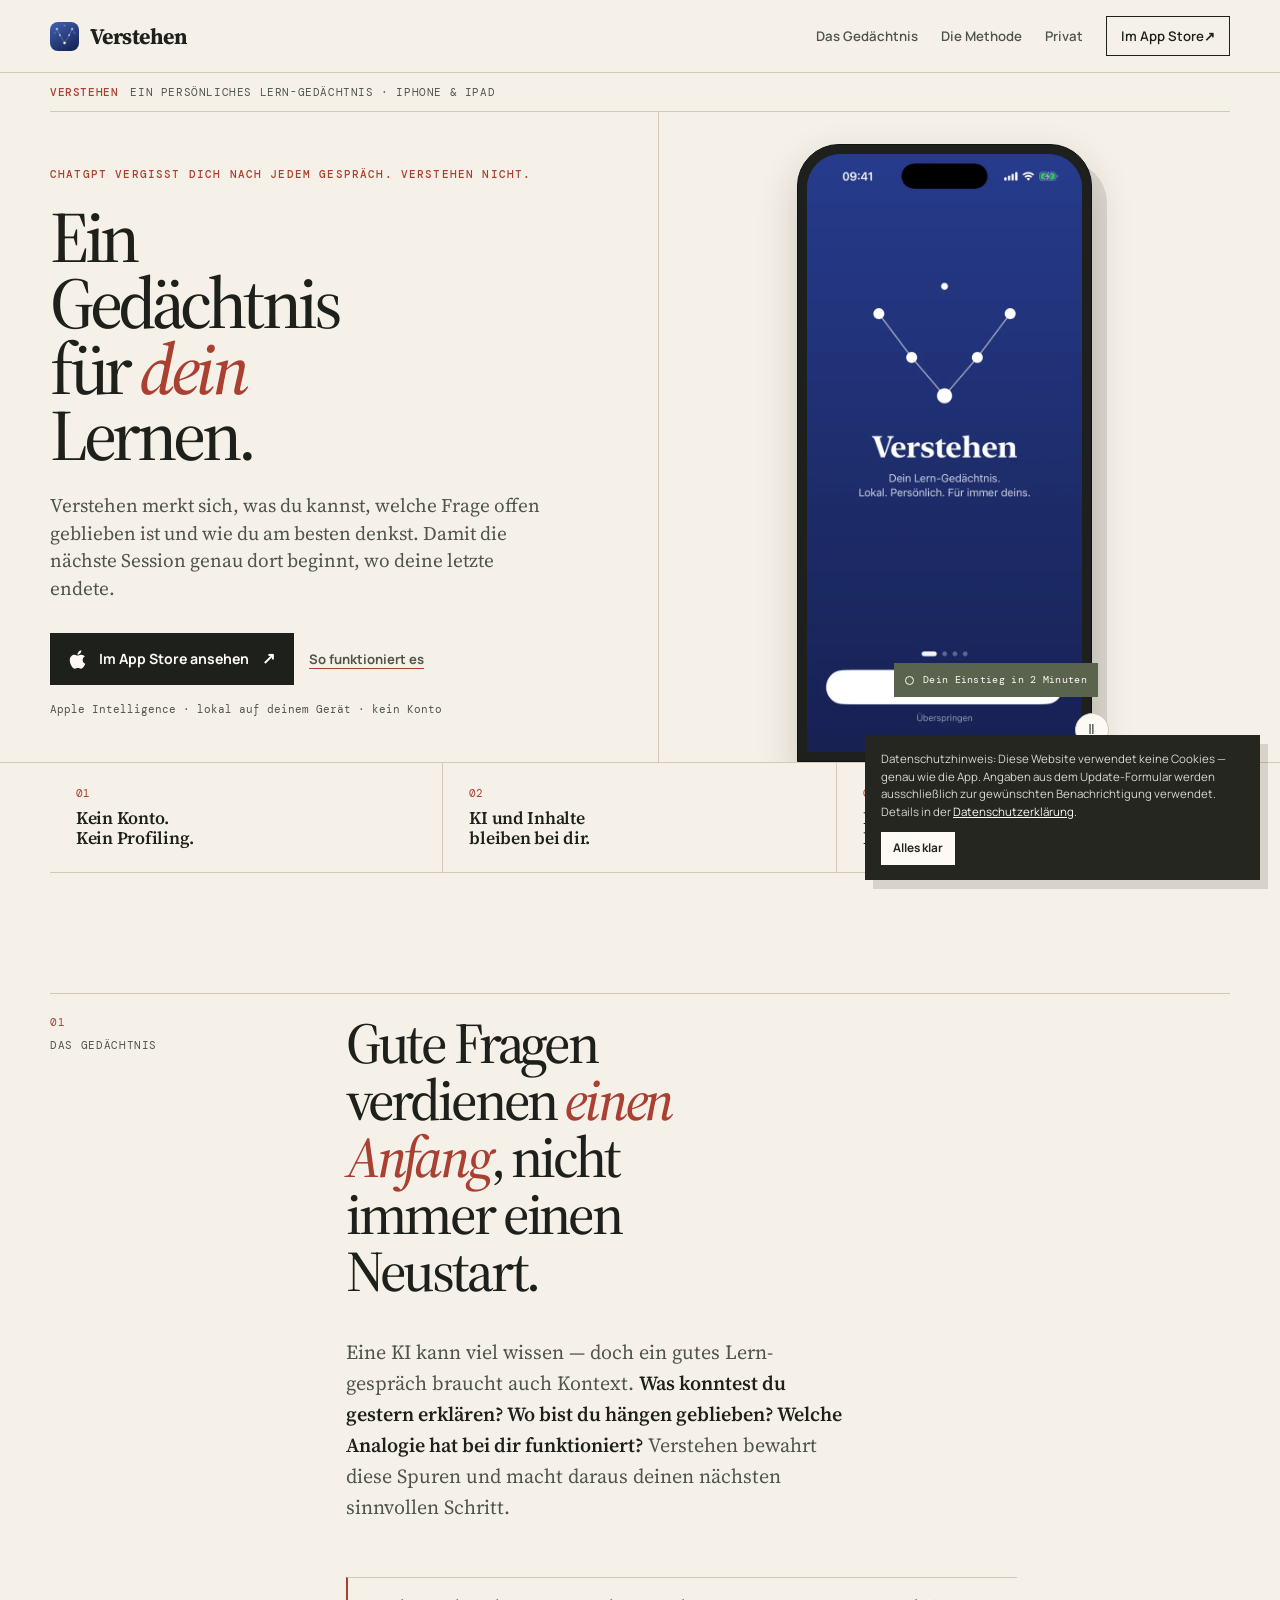
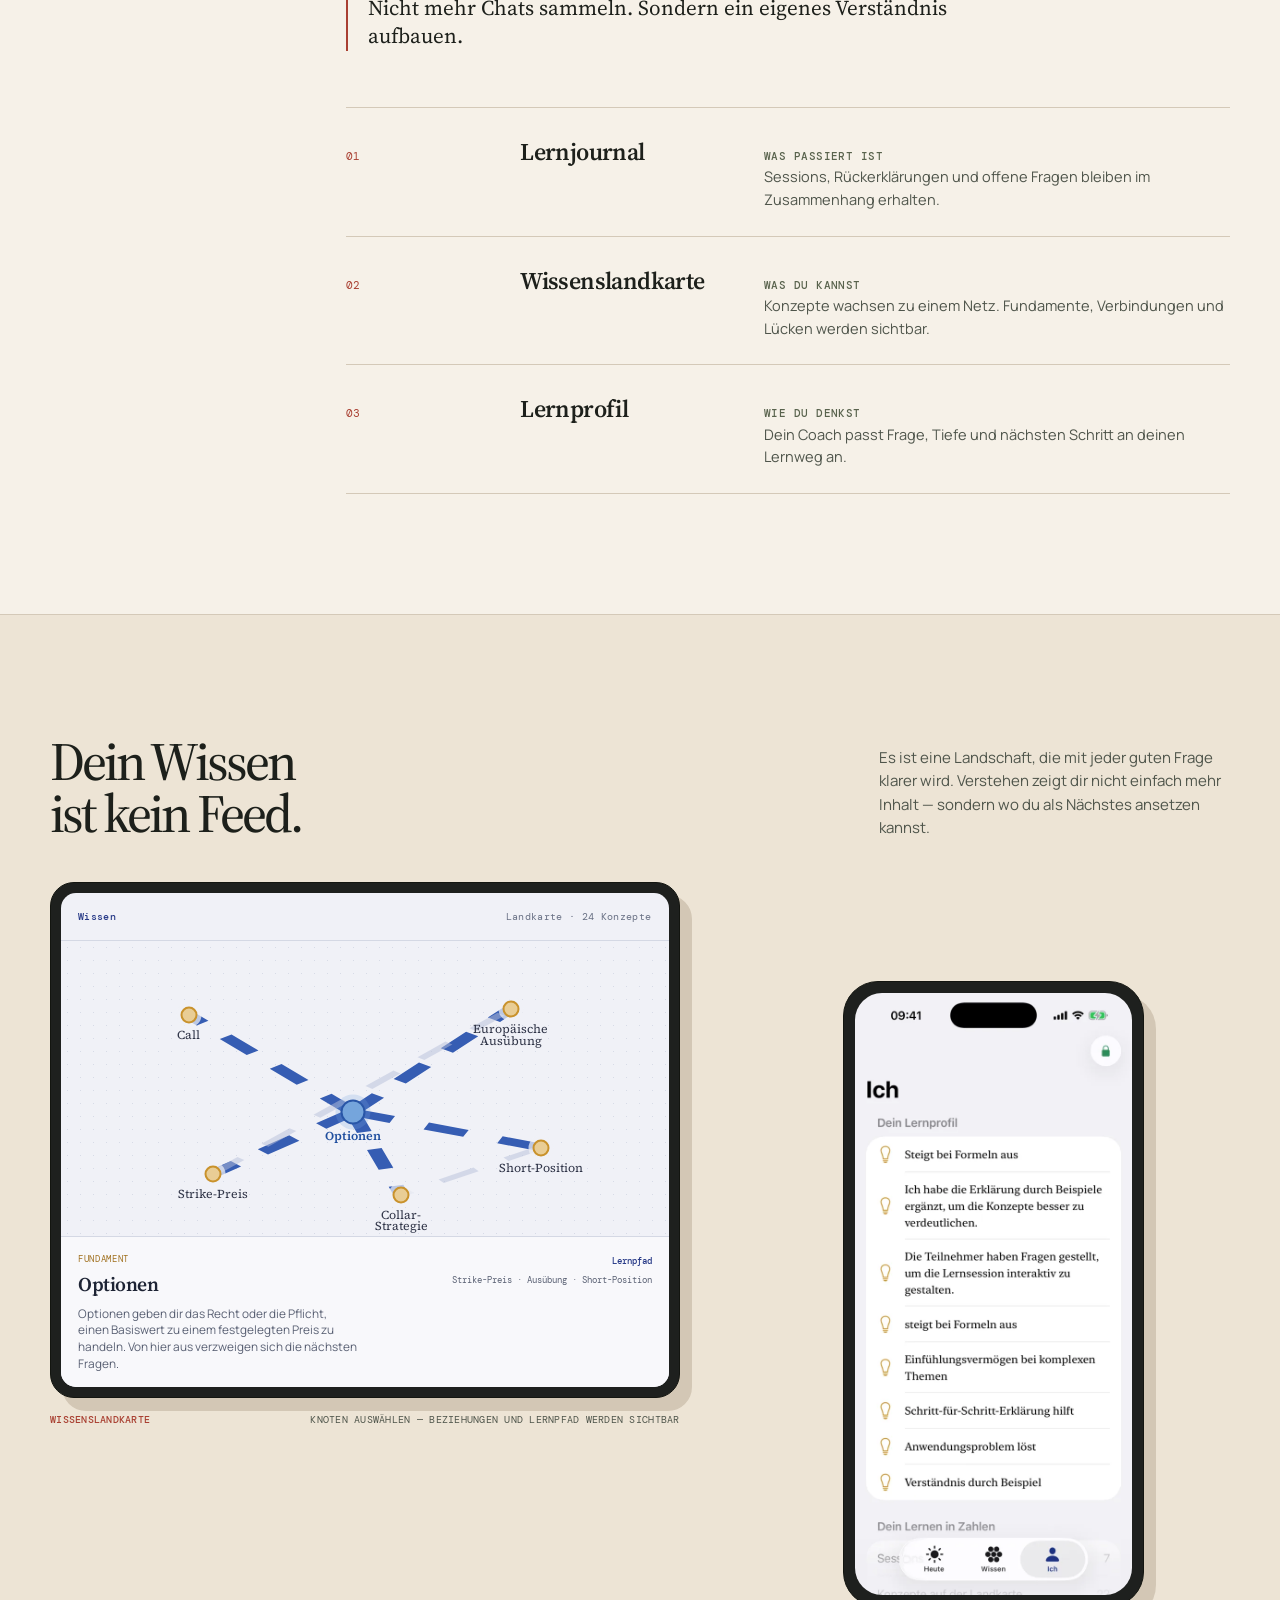
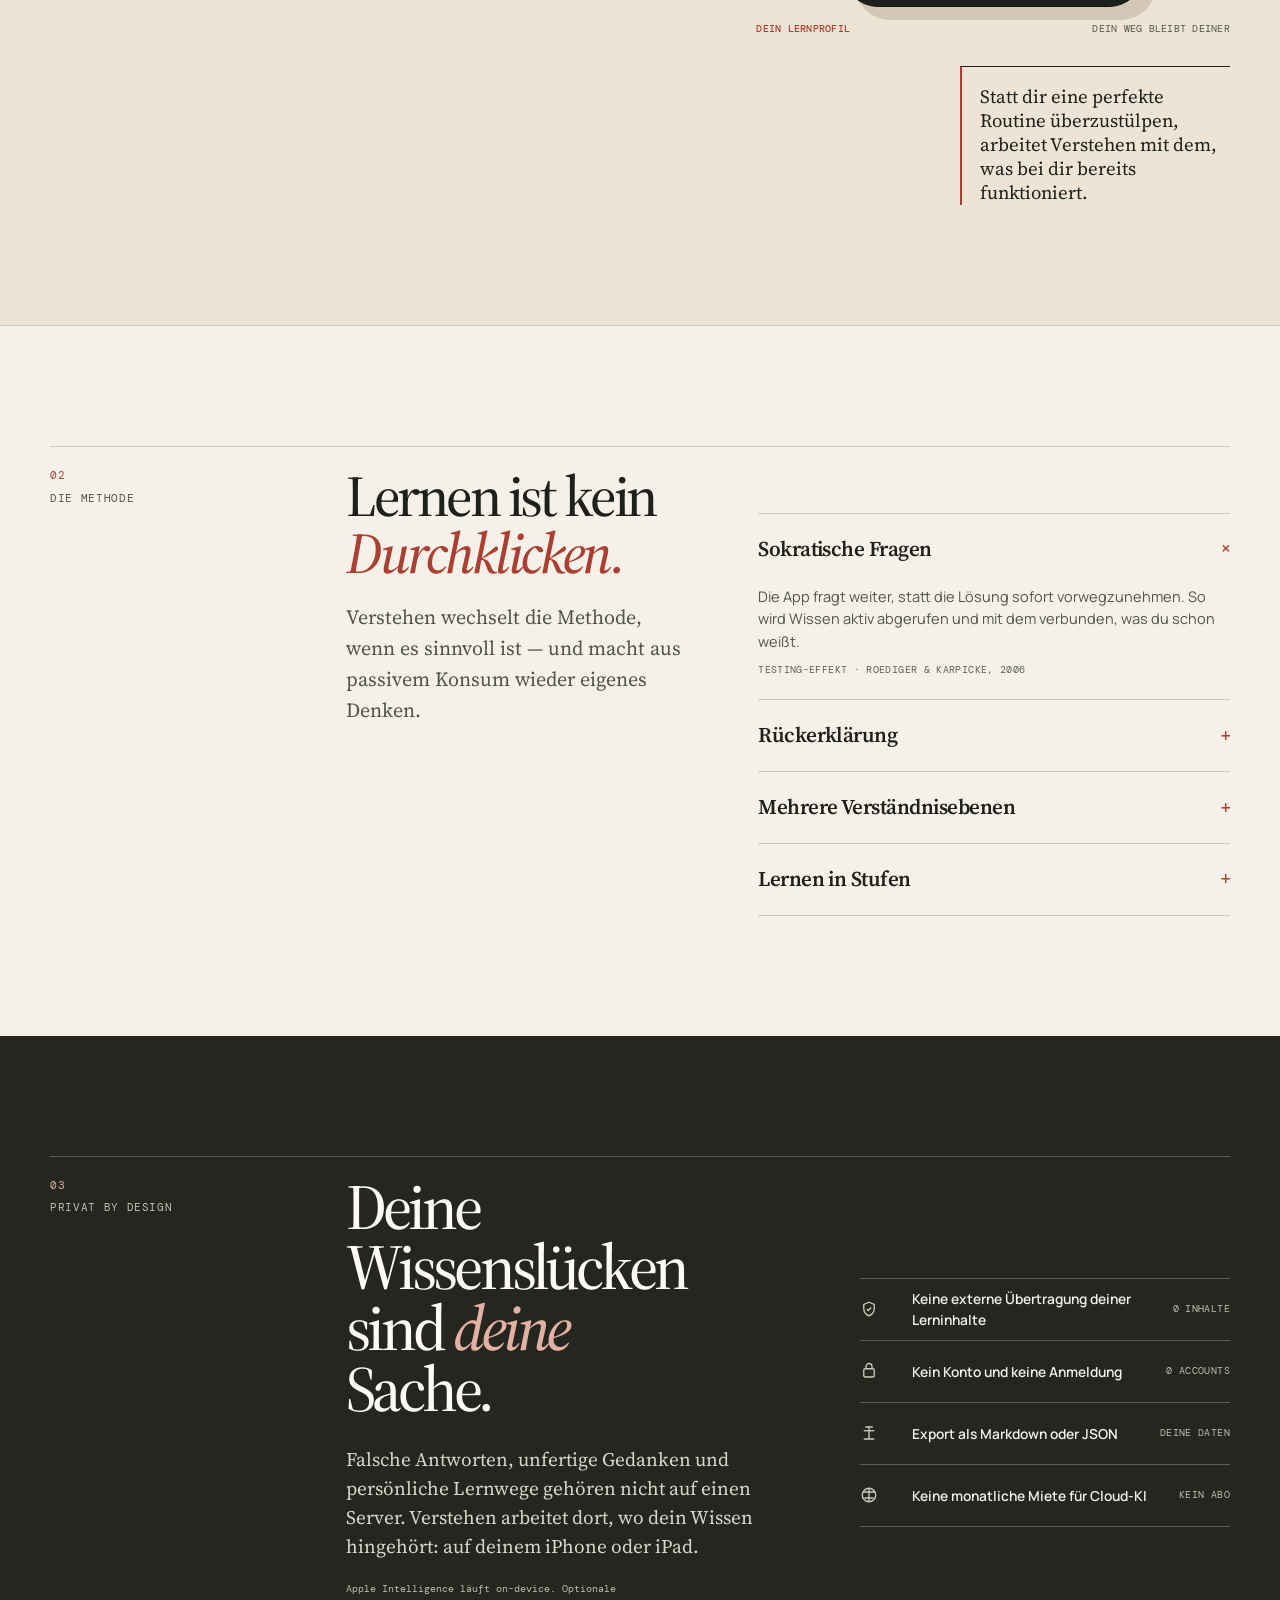
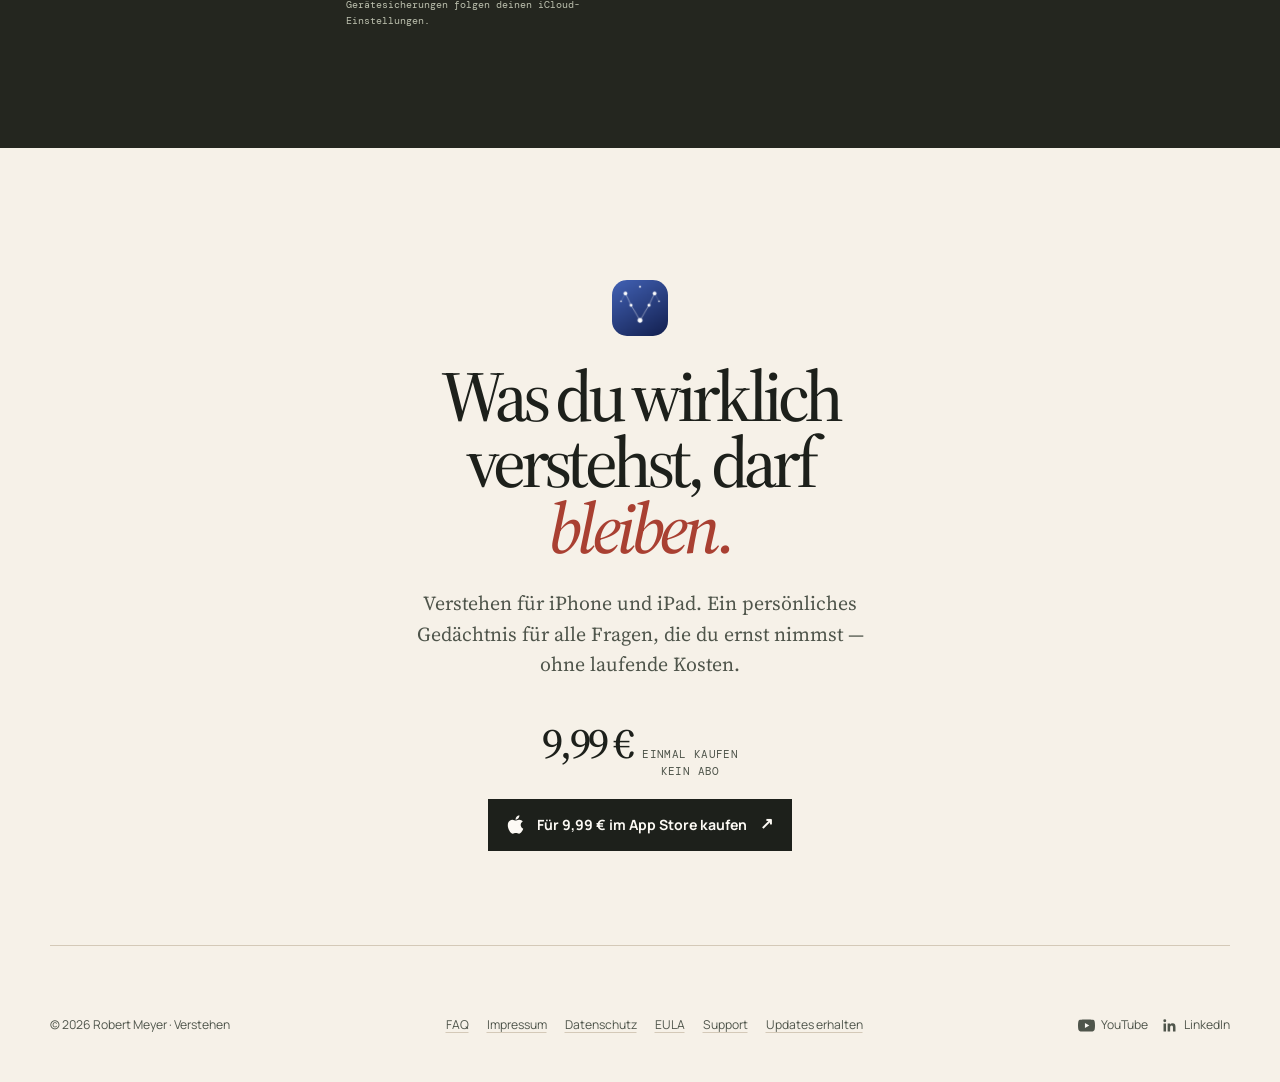
==== index.html @ 14babcfa "Add files via upload neue seite update" ====
<!doctype html>
<html lang="de">
<head>
  <meta charset="utf-8">
  <meta name="viewport" content="width=device-width, initial-scale=1">
  <title>Verstehen — Ein Gedächtnis für dein Lernen</title>
  <meta name="description" content="Verstehen ist dein persönliches Lern-Gedächtnis für iPhone und iPad. Lokal auf deinem Gerät, ohne Konto und ohne Abo.">
  <link rel="canonical" href="https://verstehen-app.de/">
  <link rel="icon" type="image/png" href="favicon.png">
  <link rel="apple-touch-icon" href="apple-touch-icon.png">
  <meta name="theme-color" content="#f6f1e8">
  <meta property="og:type" content="website">
  <meta property="og:site_name" content="Verstehen">
  <meta property="og:title" content="Verstehen — Ein Gedächtnis für dein Lernen">
  <meta property="og:description" content="Eine Lern-App, die sich merkt, was du verstanden hast — vollständig auf deinem iPhone oder iPad.">
  <meta property="og:url" content="https://verstehen-app.de/">
  <meta property="og:image" content="https://verstehen-app.de/verstehen-og.jpg">
  <meta property="og:locale" content="de_DE">
  <link rel="preconnect" href="https://fonts.googleapis.com">
  <link rel="preconnect" href="https://fonts.gstatic.com" crossorigin>
  <link href="https://fonts.googleapis.com/css2?family=DM+Mono:wght@400;500&family=Manrope:wght@400;500;600;700&family=Source+Serif+4:opsz,wght@8..60,400;8..60,500;8..60,600;8..60,700&display=swap" rel="stylesheet">
  <script src="https://analyse.ki-notch.de/api/script.js" data-site-id="8475d57c6e8d" defer></script>
  <script type="application/ld+json">
  {
    "@context": "https://schema.org",
    "@type": "SoftwareApplication",
    "name": "Verstehen",
    "operatingSystem": "iOS, iPadOS",
    "applicationCategory": "EducationalApplication",
    "description": "Privates Lern-Gedächtnis mit Apple Intelligence: sokratischer Lerncoach, Wissenslandkarte und Lernprofil — vollständig on-device.",
    "offers": {"@type":"Offer","price":"9.99","priceCurrency":"EUR","availability":"https://schema.org/InStock","url":"https://apps.apple.com/de/app/verstehen-lern-ged%C3%A4chtnis/id6787693752"},
    "author": {"@type":"Person","name":"Robert Meyer"},
    "inLanguage": ["de", "en"]
  }
  </script>
  <style>
    :root {
      --paper: #f6f1e8;
      --paper-deep: #ede4d5;
      --paper-light: #fdfaf5;
      --ink: #1d201b;
      --ink-soft: #4f554b;
      --line: #d4c9b8;
      --red: #a94032;
      --red-dark: #782d24;
      --moss: #59634d;
      --night: #24261f;
      --font-display: "Source Serif 4", Georgia, serif;
      --font-body: "Manrope", -apple-system, BlinkMacSystemFont, "Segoe UI", sans-serif;
      --font-mono: "DM Mono", ui-monospace, SFMono-Regular, Menlo, monospace;
    }

    * { box-sizing: border-box; }
    html { scroll-behavior: smooth; }
    body { margin: 0; color: var(--ink); background: var(--paper); font-family: var(--font-body); font-size: 16px; line-height: 1.55; -webkit-font-smoothing: antialiased; }
    ::selection { background: var(--red); color: var(--paper-light); }
    a { color: inherit; }
    img { display: block; max-width: 100%; height: auto; }
    button, input { font: inherit; }
    .shell { width: min(1180px, calc(100% - 48px)); margin: 0 auto; }
    .skip-link { position: fixed; top: 10px; left: 10px; z-index: 100; padding: 10px 14px; color: var(--paper-light); background: var(--ink); transform: translateY(-160%); }
    .skip-link:focus { transform: translateY(0); }
    :focus-visible { outline: 3px solid var(--red); outline-offset: 4px; }

    /* Header */
    .site-header { border-bottom: 1px solid var(--line); background: color-mix(in srgb, var(--paper) 94%, transparent); position: sticky; top: 0; z-index: 20; backdrop-filter: blur(10px); }
    .masthead { min-height: 72px; display: flex; align-items: center; justify-content: space-between; gap: 26px; }
    .wordmark { display: inline-flex; align-items: center; gap: 11px; font-family: var(--font-display); font-weight: 700; font-size: 1.38rem; text-decoration: none; letter-spacing: -.025em; }
    .wordmark img { width: 29px; height: 29px; border-radius: 8px; }
    .site-nav { display: flex; align-items: center; gap: 23px; }
    .site-nav a { color: var(--ink-soft); font-size: .83rem; font-weight: 600; text-decoration: none; }
    .site-nav a:hover { color: var(--red-dark); }
    .nav-store { display: inline-flex; align-items: center; min-height: 40px; padding: 0 14px; border: 1px solid var(--ink); color: var(--ink) !important; }
    .nav-store:hover { color: var(--paper-light) !important; background: var(--ink); }

    /* Intro */
    .issue-line { min-height: 39px; display: flex; align-items: center; gap: 12px; color: var(--ink-soft); border-bottom: 1px solid var(--line); font-family: var(--font-mono); font-size: .68rem; letter-spacing: .055em; text-transform: uppercase; }
    .issue-line b { color: var(--red); font-weight: 500; }
    .hero { position: relative; overflow: hidden; background: var(--paper); border-bottom: 1px solid var(--line); }
    .hero-grid { position: relative; display: grid; grid-template-columns: minmax(0, 1.03fr) minmax(340px, .97fr); min-height: 640px; }
    .hero-copy { display: flex; flex-direction: column; justify-content: center; padding: 54px 8% 44px 0; }
    .kicker { margin: 0 0 21px; color: var(--red); font-family: var(--font-mono); font-size: .69rem; font-weight: 500; letter-spacing: .105em; text-transform: uppercase; }
    h1, h2, h3, p { margin-top: 0; }
    h1 { max-width: 9.5ch; margin-bottom: 25px; font-family: var(--font-display); font-size: clamp(3.35rem, 5.65vw, 5.1rem); font-weight: 500; letter-spacing: -.062em; line-height: .91; }
    h1 em { color: var(--red); font-style: italic; }
    .hero-lede { max-width: 49ch; margin-bottom: 31px; color: var(--ink-soft); font-family: var(--font-display); font-size: clamp(1.16rem, 1.5vw, 1.42rem); line-height: 1.43; }
    .action-row { display: flex; flex-wrap: wrap; align-items: center; gap: 15px; }
    .store-link { display: inline-flex; min-height: 52px; align-items: center; justify-content: center; gap: 13px; padding: 0 19px; color: var(--paper-light); background: var(--ink); font-size: .88rem; font-weight: 700; text-decoration: none; transition: background .16s ease, transform .16s ease; }
    .store-link:hover { background: var(--red-dark); transform: translateY(-2px); }
    .store-link svg { width: 17px; height: 21px; }
    .quiet-link { color: var(--ink-soft); font-size: .82rem; font-weight: 700; text-decoration-color: var(--red); text-decoration-thickness: 1px; text-underline-offset: 4px; }
    .hero-note { margin: 16px 0 0; color: var(--ink-soft); font-family: var(--font-mono); font-size: .67rem; }
    .hero-visual { position: relative; min-height: 640px; display: flex; align-items: flex-end; justify-content: center; padding: 28px 32px 0; border-left: 1px solid var(--line); }
    .device { position: relative; z-index: 1; width: min(295px, 83%); padding: 9px; background: #1e201e; border: 1px solid #111; border-radius: 42px 42px 0 0; box-shadow: 15px 17px 0 color-mix(in srgb, var(--ink) 12%, transparent), 0 17px 40px rgba(30, 27, 20, .19); }
    .device-screen { position: relative; aspect-ratio: 1206 / 2622; overflow: hidden; border-radius: 34px 34px 0 0; background: #263987; }
    .onboarding-frame { position: absolute; inset: 0; width: 100%; height: 100%; object-fit: cover; opacity: 0; }
    .onboarding-frame.is-active { opacity: 1; }
    .device-label { position: absolute; right: -7px; bottom: 64px; z-index: 3; display: flex; align-items: center; gap: 9px; padding: 9px 11px; color: var(--paper-light); background: var(--moss); font-family: var(--font-mono); font-size: .62rem; letter-spacing: .03em; }
    .device-label::before { content: ""; width: 7px; height: 7px; border: 1px solid var(--paper-light); border-radius: 50%; }
    .motion-toggle { position: absolute; z-index: 4; right: -18px; bottom: 14px; width: 34px; height: 34px; padding: 0; color: var(--ink-soft); border: 1px solid var(--line); border-radius: 50%; background: var(--paper-light); font-family: var(--font-mono); font-size: 0; cursor: pointer; }
    .motion-toggle::before { content: "Ⅱ"; font-size: .88rem; }
    .motion-toggle.is-paused::before { content: "▶"; font-size: .68rem; }
    .motion-toggle.is-complete::before { content: "↻"; font-size: 1rem; }
    .motion-toggle:hover { color: var(--paper-light); background: var(--ink); border-color: var(--ink); }
    .facts { display: grid; grid-template-columns: repeat(3, 1fr); border-bottom: 1px solid var(--line); }
    .fact { min-height: 109px; padding: 22px 26px; border-right: 1px solid var(--line); }
    .fact:last-child { border-right: 0; }
    .fact-number { display: block; margin-bottom: 6px; color: var(--red); font-family: var(--font-mono); font-size: .68rem; }
    .fact p { margin: 0; font-family: var(--font-display); font-size: 1.1rem; font-weight: 600; letter-spacing: -.015em; line-height: 1.15; }

    /* Narrative sections */
    .section { padding: 120px 0; }
    .section-rule { display: grid; grid-template-columns: 21% 1fr; gap: 48px; border-top: 1px solid var(--line); padding-top: 20px; }
    .section-index { color: var(--red); font-family: var(--font-mono); font-size: .68rem; letter-spacing: .06em; }
    .section-index span { display: block; margin-top: 6px; color: var(--ink-soft); text-transform: uppercase; }
    .statement { max-width: 15ch; margin-bottom: 38px; font-family: var(--font-display); font-size: clamp(2.55rem, 4.5vw, 4.55rem); font-weight: 500; letter-spacing: -.055em; line-height: .99; }
    .statement em { color: var(--red); font-style: italic; }
    .long-copy { max-width: 50ch; color: var(--ink-soft); font-family: var(--font-display); font-size: 1.25rem; line-height: 1.55; }
    .long-copy strong { color: var(--ink); font-weight: 600; }
    .margin-quote { margin: 54px 0 0; max-width: 61ch; padding: 16px 0 0 20px; border-top: 1px solid var(--line); border-left: 2px solid var(--red); color: var(--ink); font-family: var(--font-display); font-size: 1.32rem; line-height: 1.35; }
    .memory-list { margin-top: 56px; border-top: 1px solid var(--line); }
    .memory { display: grid; grid-template-columns: 17% minmax(160px, .8fr) 1.7fr; gap: 24px; align-items: baseline; padding: 25px 0; border-bottom: 1px solid var(--line); }
    .memory-num { color: var(--red); font-family: var(--font-mono); font-size: .7rem; }
    .memory h3 { margin: 0; font-family: var(--font-display); font-size: 1.5rem; font-weight: 600; letter-spacing: -.025em; }
    .memory p { margin: 0; color: var(--ink-soft); font-size: .91rem; }
    .memory p b { color: var(--moss); font-family: var(--font-mono); font-size: .68rem; font-weight: 500; letter-spacing: .045em; text-transform: uppercase; }

    /* Product surfaces */
    .product-stage { background: var(--paper-deep); border-top: 1px solid var(--line); border-bottom: 1px solid var(--line); }
    .stage-header { display: flex; justify-content: space-between; gap: 28px; align-items: end; padding-bottom: 43px; }
    .stage-header h2 { max-width: 10ch; margin: 0; font-family: var(--font-display); font-size: clamp(2.55rem, 4.2vw, 4.25rem); font-weight: 500; letter-spacing: -.056em; line-height: .97; }
    .stage-header p { max-width: 39ch; margin: 0; color: var(--ink-soft); font-size: .94rem; }
    .screen-grid { display: grid; grid-template-columns: 1.05fr .79fr; gap: clamp(25px, 6vw, 84px); align-items: start; }
    .screen-grid figure { margin: 0; }
    .device-sheet { position: relative; overflow: hidden; padding: 11px; background: #1e201e; border: 1px solid #131510; box-shadow: 12px 13px 0 #d3c7b5; }
    .device-sheet img { width: 100%; }
    .screen-main .device-sheet { border-radius: 24px; }
    .map-sheet { padding: 10px; }
    .learning-map { min-height: 465px; overflow: hidden; color: #1d2334; border-radius: 15px; background: #f0f1f7; }
    .map-toolbar { display: flex; align-items: center; justify-content: space-between; height: 48px; padding: 0 17px; border-bottom: 1px solid #d4d8e4; font-family: var(--font-mono); font-size: .62rem; letter-spacing: .035em; }
    .map-toolbar strong { color: #263987; font-weight: 500; }
    .map-toolbar span { color: #687084; }
    .map-field { position: relative; height: 295px; overflow: hidden; background-image: radial-gradient(#d7dbe7 .7px, transparent .7px); background-size: 13px 13px; }
    .map-edges { position: absolute; inset: 0; width: 100%; height: 100%; }
    .map-edge { fill: none; stroke: #b8c0d9; stroke-width: 1.5; stroke-dasharray: 7 6; opacity: .5; transition: stroke .2s ease, stroke-width .2s ease, opacity .2s ease; }
    .map-edge.is-active { stroke: #365db3; stroke-width: 2.5; opacity: 1; animation: trace .75s linear; }
    @keyframes trace { from { stroke-dashoffset: 54; } to { stroke-dashoffset: 0; } }
    .map-node { position: absolute; left: var(--x); top: var(--y); z-index: 2; display: grid; place-items: center; width: 17px; height: 17px; padding: 0; color: #282e43; border: 2px solid #c9922c; border-radius: 50%; background: #e9cd95; box-shadow: 0 0 0 4px rgb(240 241 247 / .72); cursor: pointer; transform: translate(-50%, -50%); transition: transform .16s ease, background .16s ease, border-color .16s ease; }
    .map-node::after { content: attr(data-label); position: absolute; top: calc(100% + 7px); left: 50%; width: max-content; max-width: 90px; color: #303548; font-family: var(--font-display); font-size: .76rem; line-height: .95; pointer-events: none; transform: translateX(-50%); }
    .map-node:hover, .map-node:focus-visible { transform: translate(-50%, -50%) scale(1.28); }
    .map-node.is-selected { width: 25px; height: 25px; border-color: #2956a7; background: #75a5dc; box-shadow: 0 0 0 5px rgb(117 165 220 / .23); }
    .map-node.is-selected::after { color: #1f4e9e; font-weight: 600; }
    .map-inspector { min-height: 112px; display: grid; grid-template-columns: 1fr auto; gap: 16px; align-items: start; padding: 15px 17px 14px; border-top: 1px solid #d4d8e4; background: #f8f8fb; }
    .map-inspector .map-kicker { display: block; margin-bottom: 4px; color: #a17120; font-family: var(--font-mono); font-size: .57rem; letter-spacing: .075em; text-transform: uppercase; }
    .map-inspector h3 { margin: 0 0 5px; font-family: var(--font-display); font-size: 1.22rem; font-weight: 600; letter-spacing: -.025em; }
    .map-inspector p { max-width: 40ch; margin: 0; color: #596073; font-size: .74rem; line-height: 1.42; }
    .map-route { display: flex; flex-direction: column; align-items: end; gap: 5px; margin: 2px 0 0; color: #596073; font-family: var(--font-mono); font-size: .57rem; text-align: right; }
    .map-route b { color: #263987; font-weight: 500; }
    .screen-secondary { padding-top: 99px; }
    .screen-secondary .device-sheet { width: min(301px, 100%); margin: 0 auto; border-radius: 35px; }
    .screen-secondary .device-sheet img { border-radius: 27px; }
    .caption { display: flex; justify-content: space-between; gap: 20px; margin-top: 15px; color: var(--ink-soft); font-family: var(--font-mono); font-size: .64rem; line-height: 1.45; letter-spacing: .025em; text-transform: uppercase; }
    .caption b { color: var(--red); font-weight: 500; }
    .stage-aside { position: relative; margin: 29px 0 0 auto; width: min(270px, 100%); padding: 18px 0 0 18px; border-top: 1px solid var(--ink); border-left: 2px solid var(--red); font-family: var(--font-display); font-size: 1.17rem; line-height: 1.28; }

    /* Methods */
    .method-layout { display: grid; grid-template-columns: .84fr 1.16fr; gap: 8%; align-items: start; }
    .method-layout .statement { margin-bottom: 21px; }
    .method-copy { margin-top: 46px; }
    details { border-top: 1px solid var(--line); }
    details:last-child { border-bottom: 1px solid var(--line); }
    summary { display: flex; align-items: center; justify-content: space-between; gap: 20px; padding: 19px 0; cursor: pointer; font-family: var(--font-display); font-size: 1.32rem; font-weight: 600; letter-spacing: -.025em; list-style: none; }
    summary::-webkit-details-marker { display: none; }
    summary::after { content: "+"; flex: 0 0 auto; color: var(--red); font-family: var(--font-mono); font-size: 1.2rem; font-weight: 400; transition: transform .18s ease; }
    details[open] summary::after { transform: rotate(45deg); }
    .method-detail { max-width: 55ch; padding: 0 0 21px; color: var(--ink-soft); font-size: .91rem; }
    .method-detail cite { display: block; margin-top: 10px; color: var(--moss); font-family: var(--font-mono); font-size: .65rem; font-style: normal; letter-spacing: .035em; text-transform: uppercase; }

    /* Privacy */
    .privacy { color: var(--paper-light); background: var(--night); }
    .privacy .section-rule { border-color: #5a5d51; }
    .privacy .section-index { color: #e4b0a4; }
    .privacy .section-index span { color: #bdc1af; }
    .privacy-grid { display: grid; grid-template-columns: minmax(0, 1.08fr) minmax(290px, .92fr); gap: 9%; align-items: center; }
    .privacy h2 { max-width: 10ch; margin: 0 0 25px; font-family: var(--font-display); font-size: clamp(2.8rem, 5vw, 4.8rem); font-weight: 500; letter-spacing: -.06em; line-height: .95; }
    .privacy h2 em { color: #e4b0a4; font-style: italic; }
    .privacy p { max-width: 48ch; margin: 0; color: #d5d7cb; font-family: var(--font-display); font-size: 1.2rem; line-height: 1.52; }
    .privacy-register { border-top: 1px solid #5a5d51; }
    .privacy-row { display: grid; grid-template-columns: 38px 1fr auto; gap: 14px; align-items: center; min-height: 62px; border-bottom: 1px solid #5a5d51; color: #f2f0e8; }
    .privacy-row svg { width: 18px; height: 18px; stroke: #c6cdbb; }
    .privacy-row span { font-size: .86rem; font-weight: 600; }
    .privacy-row b { color: #bdc1af; font-family: var(--font-mono); font-size: .6rem; font-weight: 400; letter-spacing: .04em; text-transform: uppercase; }
    .privacy-footnote { margin-top: 20px !important; color: #bdc1af !important; font-family: var(--font-mono) !important; font-size: .64rem !important; }

    /* Closing */
    .closing { padding: 132px 0 42px; }
    .closing-inner { padding-bottom: 94px; border-bottom: 1px solid var(--line); text-align: center; }
    .closing img { width: 56px; height: 56px; margin: 0 auto 28px; border-radius: 15px; }
    .closing h2 { max-width: 14ch; margin: 0 auto 26px; font-family: var(--font-display); font-size: clamp(3rem, 5.6vw, 5.4rem); font-weight: 500; letter-spacing: -.067em; line-height: .92; }
    .closing h2 em { color: var(--red); font-style: italic; }
    .closing p { max-width: 48ch; margin: 0 auto 30px; color: var(--ink-soft); font-family: var(--font-display); font-size: 1.24rem; }
    .closing .store-link { margin: 0 auto; width: fit-content; }
    .price-mark { display: flex; justify-content: center; align-items: baseline; gap: 11px; margin: 0 auto 19px; font-family: var(--font-mono); }
    .price-mark b { color: var(--ink); font-family: var(--font-display); font-size: 2.7rem; font-weight: 500; letter-spacing: -.06em; }
    .price-mark span { color: var(--ink-soft); font-size: .68rem; letter-spacing: .035em; text-transform: uppercase; }
    .store-link .arrow { font-family: var(--font-mono); font-size: 1rem; }
    footer { padding: 28px 0 47px; color: var(--ink-soft); font-size: .76rem; }
    .footer-row { display: flex; align-items: center; justify-content: space-between; gap: 26px; }
    .footer-row p { margin: 0; }
    .footer-links { display: flex; flex-wrap: wrap; justify-content: flex-end; gap: 18px; }
    .footer-links a { text-decoration-color: var(--line); text-underline-offset: 3px; }
    .footer-links a:hover { color: var(--red-dark); }
    .footer-update { padding: 0; color: var(--ink-soft); border: 0; background: none; font: inherit; text-decoration: underline; text-decoration-color: var(--line); text-underline-offset: 3px; cursor: pointer; }
    .footer-update:hover { color: var(--red-dark); }
    .social-links { display: flex; gap: 13px; align-items: center; }
    .social-links a { display: inline-flex; align-items: center; gap: 6px; color: var(--ink-soft); font-size: .76rem; text-decoration: none; }
    .social-links a:hover { color: var(--red-dark); }
    .social-links svg { width: 17px; height: 17px; }
    .update-modal { position: fixed; inset: 0; z-index: 50; display: none; place-items: center; padding: 20px; background: rgb(29 32 27 / .45); }
    .update-modal.open { display: grid; }
    .legal-modal { position: fixed; inset: 0; z-index: 55; display: none; place-items: center; padding: 20px; background: rgb(29 32 27 / .48); }
    .legal-modal.open { display: grid; }
    .legal-sheet { width: min(940px, 100%); height: min(86vh, 900px); overflow: hidden; border: 1px solid var(--ink); background: var(--paper-light); box-shadow: 0 20px 55px rgb(29 32 27 / .22); }
    .legal-bar { display: flex; align-items: center; justify-content: space-between; min-height: 45px; padding: 0 8px 0 16px; border-bottom: 1px solid var(--line); color: var(--ink-soft); font-family: var(--font-mono); font-size: .63rem; letter-spacing: .05em; text-transform: uppercase; }
    .legal-close { width: 35px; height: 35px; padding: 0; color: var(--ink); border: 0; background: transparent; font-size: 1.6rem; cursor: pointer; }
    .legal-sheet iframe { display: block; width: 100%; height: calc(100% - 45px); border: 0; background: var(--paper); }
    .update-card { position: relative; width: min(510px, 100%); padding: 36px; background: var(--paper-light); border: 1px solid var(--ink); box-shadow: 0 20px 55px rgb(29 32 27 / .22); }
    .update-close { position: absolute; top: 9px; right: 11px; width: 38px; height: 38px; padding: 0; color: var(--ink); border: 0; background: transparent; font-size: 1.7rem; cursor: pointer; }
    .update-card h2 { max-width: 14ch; margin: 0 0 12px; font-family: var(--font-display); font-size: 2.1rem; font-weight: 500; line-height: .96; letter-spacing: -.05em; }
    .update-card > p { margin: 0 0 21px; color: var(--ink-soft); font-size: .9rem; }
    .update-form { display: grid; gap: 12px; }
    .update-form label { display: grid; gap: 5px; color: var(--ink-soft); font-family: var(--font-mono); font-size: .63rem; letter-spacing: .06em; text-transform: uppercase; }
    .update-form input { min-height: 46px; padding: 0 12px; color: var(--ink); border: 1px solid var(--line); border-radius: 0; background: var(--paper); }
    .update-form button { min-height: 48px; color: var(--paper-light); border: 0; background: var(--ink); font-weight: 700; cursor: pointer; }
    .update-form button:hover { background: var(--red-dark); }
    .update-status { min-height: 1.5em; margin: 0; color: var(--ink-soft); font-size: .79rem; }
    .update-status.ok { color: #3f6c4e; } .update-status.err { color: var(--red-dark); }
    .update-fine { margin: 14px 0 0 !important; font-size: .69rem !important; line-height: 1.5; }
    .update-fine a { text-underline-offset: 3px; }
    .cookie { position: fixed; right: 20px; bottom: 20px; z-index: 40; width: min(395px, calc(100% - 32px)); padding: 15px 16px; color: var(--paper-light); background: var(--night); box-shadow: 8px 9px 0 rgb(29 32 27 / .14); transition: opacity .2s ease, transform .2s ease; }
    .cookie.hide { opacity: 0; pointer-events: none; transform: translateY(12px); }
    .cookie p { margin: 0 0 12px; color: #d5d7cb; font-size: .72rem; line-height: 1.52; }
    .cookie a { color: var(--paper-light); }
    .cookie button { min-height: 33px; padding: 0 12px; color: var(--night); border: 0; background: var(--paper-light); font-size: .74rem; font-weight: 700; cursor: pointer; }

    [data-reveal] { opacity: 0; transform: translateY(14px); transition: opacity .48s ease, transform .48s ease; }
    [data-reveal].is-visible { opacity: 1; transform: none; }
    @media (prefers-reduced-motion: reduce) { html { scroll-behavior: auto; } *, *::before, *::after { transition-duration: .01ms !important; animation-duration: .01ms !important; } [data-reveal] { opacity: 1; transform: none; } .onboarding-frame { display: none; } .onboarding-frame[data-final-frame] { display: block; opacity: 1; } .motion-toggle { display: none; } }

    @media (max-width: 780px) {
      .shell { width: min(100% - 32px, 600px); }
      .masthead { min-height: 62px; }
      .site-nav a:not(.nav-store) { display: none; }
      .site-nav { gap: 0; }
      .nav-store { min-height: 37px; font-size: .76rem !important; }
      .issue-line { min-height: 35px; font-size: .58rem; }
      .issue-line span { display: none; }
      .hero-grid { grid-template-columns: 1fr; min-height: 0; }
      .hero-copy { padding: 43px 0 18px; }
      h1 { max-width: 9ch; font-size: clamp(3.05rem, 14.2vw, 4.7rem); }
      .hero-lede { max-width: 34ch; font-size: 1.18rem; }
      .hero-visual { min-height: 465px; padding: 0 21px 0; border-top: 1px solid var(--line); border-left: 0; }
      .device { width: min(270px, 73%); border-radius: 34px 34px 0 0; }
      .device-screen { border-radius: 27px 27px 0 0; }
      .device-label { right: -20px; bottom: 55px; }
      .facts { grid-template-columns: 1fr; }
      .fact { min-height: 80px; padding: 18px 0; border-right: 0; border-bottom: 1px solid var(--line); display: grid; grid-template-columns: 59px 1fr; align-items: center; }
      .fact:last-child { border-bottom: 0; }
      .fact-number { margin: 0; }
      .section { padding: 79px 0; }
      .section-rule { grid-template-columns: 1fr; gap: 34px; }
      .section-index { display: flex; gap: 10px; }
      .section-index span { margin: 0; }
      .statement { font-size: clamp(2.55rem, 11vw, 3.5rem); }
      .long-copy { font-size: 1.16rem; }
      .memory-list { margin-top: 42px; }
      .memory { grid-template-columns: 45px 1fr; gap: 9px 14px; }
      .memory p { grid-column: 2; }
      .memory h3 { font-size: 1.36rem; }
      .stage-header, .screen-grid, .method-layout, .privacy-grid { grid-template-columns: 1fr; display: grid; }
      .stage-header { gap: 19px; }
      .stage-header h2 { max-width: 12ch; }
      .screen-secondary { padding-top: 14px; }
      .screen-secondary .device-sheet { margin-left: 0; }
      .learning-map { min-height: 430px; }
      .map-field { height: 272px; }
      .map-node::after { max-width: 66px; font-size: .65rem; }
      .map-inspector { grid-template-columns: 1fr; }
      .map-route { align-items: start; text-align: left; }
      .stage-aside { margin-left: 0; }
      .method-copy { margin-top: 28px; }
      .privacy-grid { gap: 53px; }
      .privacy h2 { font-size: clamp(3rem, 13vw, 4.25rem); }
      .privacy p { font-size: 1.12rem; }
      .privacy-row { grid-template-columns: 28px 1fr; padding: 10px 0; }
      .privacy-row b { grid-column: 2; }
      .closing { padding-top: 87px; }
      .closing-inner { padding-bottom: 75px; }
      .closing h2 { font-size: clamp(3.1rem, 13vw, 4.4rem); }
      .footer-row { align-items: flex-start; flex-direction: column; }
      .footer-links { justify-content: flex-start; gap: 12px 17px; }
      .update-card { padding: 31px 24px; }
    }
  </style>
</head>
<body>
  <a class="skip-link" href="#inhalt">Zum Inhalt springen</a>
  <header class="site-header">
    <div class="shell masthead">
      <a class="wordmark" href="#oben" aria-label="Verstehen, zum Seitenanfang"><img src="verstehen-icon.png" alt="" width="29" height="29">Verstehen</a>
      <nav class="site-nav" aria-label="Hauptnavigation">
        <a href="#gedaechtnis">Das Gedächtnis</a>
        <a href="#methode">Die Methode</a>
        <a href="#privat">Privat</a>
        <a class="nav-store" href="https://apps.apple.com/de/app/verstehen-lern-ged%C3%A4chtnis/id6787693752" target="_blank" rel="noopener noreferrer">Im App Store <span aria-hidden="true">↗</span></a>
      </nav>
    </div>
  </header>

  <main id="inhalt">
    <div id="oben" class="issue-line shell"><b>Verstehen</b><span>Ein persönliches Lern-Gedächtnis · iPhone &amp; iPad</span></div>

    <section class="hero" aria-labelledby="hero-title">
      <div class="shell hero-grid">
        <div class="hero-copy">
          <p class="kicker">ChatGPT vergisst dich nach jedem Gespräch. Verstehen nicht.</p>
          <h1 id="hero-title">Ein Gedächtnis für <em>dein</em> Lernen.</h1>
          <p class="hero-lede">Verstehen merkt sich, was du kannst, welche Frage offen geblieben ist und wie du am besten denkst. Damit die nächste Session genau dort beginnt, wo deine letzte endete.</p>
          <div class="action-row">
            <a class="store-link" href="https://apps.apple.com/de/app/verstehen-lern-ged%C3%A4chtnis/id6787693752" target="_blank" rel="noopener noreferrer"><svg viewBox="0 0 384 512" fill="currentColor" aria-hidden="true"><path d="M318.7 268.7c-.2-36.7 16.4-64.4 50-84.8-18.8-26.9-47.2-41.7-84.7-44.6-35.5-2.8-74.3 20.7-88.5 20.7-15 0-49.4-19.7-76.4-19.7C63.3 141.2 4 184.8 4 273.5q0 39.3 14.4 81.2c12.8 36.7 59 126.7 107.2 125.2 25.2-.6 43-17.9 75.8-17.9 31.8 0 48.3 17.9 76.4 17.9 48.6-.7 90.4-82.5 102.6-119.3-65.2-30.7-61.7-90-61.7-91.9zm-56.6-164.2c27.3-32.4 24.8-61.9 24-72.5-24.1 1.4-52 16.4-67.9 34.9-17.5 19.8-27.8 44.3-25.6 71.9 26.1 2 49.9-11.4 69.5-34.3z"/></svg>Im App Store ansehen <span class="arrow" aria-hidden="true">↗</span></a>
            <a class="quiet-link" href="#gedaechtnis">So funktioniert es</a>
          </div>
          <p class="hero-note">Apple Intelligence · lokal auf deinem Gerät · kein Konto</p>
        </div>
        <div class="hero-visual" aria-label="Verstehen zeigt erst das Onboarding, dann den nächsten sinnvollen Lernschritt auf dem iPhone">
          <div class="device" data-onboarding>
            <div class="device-screen" role="img" aria-label="Onboarding von Verstehen. Nach vier Einführungsansichten zeigt die App die offene Lernfrage aus der letzten Session.">
              <img class="onboarding-frame is-active" src="onboarding-start.webp" alt="" width="600" height="1304">
              <img class="onboarding-frame" src="onboarding-gedaechtnisse.webp" alt="" width="600" height="1304">
              <img class="onboarding-frame" src="onboarding-methoden.webp" alt="" width="600" height="1304">
              <img class="onboarding-frame" src="onboarding-privat.webp" alt="" width="600" height="1304">
              <img class="onboarding-frame" data-final-frame src="verstehen-heute.webp" alt="" width="600" height="1304">
            </div>
            <span class="device-label">Dein Einstieg in 2 Minuten</span>
            <button class="motion-toggle" type="button" aria-label="Onboarding pausieren" aria-pressed="false">Onboarding pausieren</button>
          </div>
        </div>
      </div>
    </section>

    <section class="shell facts" aria-label="Grundsätze von Verstehen">
      <div class="fact"><span class="fact-number">01</span><p>Kein Konto.<br>Kein Profiling.</p></div>
      <div class="fact"><span class="fact-number">02</span><p>KI und Inhalte<br>bleiben bei dir.</p></div>
      <div class="fact"><span class="fact-number">03</span><p>Einmal kaufen.<br>Kein Abo.</p></div>
    </section>

    <section id="gedaechtnis" class="section shell">
      <div class="section-rule">
        <div class="section-index">01 <span>Das Gedächtnis</span></div>
        <div data-reveal>
          <h2 class="statement">Gute Fragen verdienen <em>einen Anfang</em>, nicht immer einen Neustart.</h2>
          <p class="long-copy">Eine KI kann viel wissen — doch ein gutes Lern­gespräch braucht auch Kontext. <strong>Was konntest du gestern erklären? Wo bist du hängen geblieben? Welche Analogie hat bei dir funktioniert?</strong> Verstehen bewahrt diese Spuren und macht daraus deinen nächsten sinnvollen Schritt.</p>
          <p class="margin-quote">Nicht mehr Chats sammeln. Sondern ein eigenes Verständnis aufbauen.</p>

          <div class="memory-list">
            <article class="memory"><span class="memory-num">01</span><h3>Lernjournal</h3><p><b>Was passiert ist</b><br>Sessions, Rückerklärungen und offene Fragen bleiben im Zusammenhang erhalten.</p></article>
            <article class="memory"><span class="memory-num">02</span><h3>Wissenslandkarte</h3><p><b>Was du kannst</b><br>Konzepte wachsen zu einem Netz. Fundamente, Verbindungen und Lücken werden sichtbar.</p></article>
            <article class="memory"><span class="memory-num">03</span><h3>Lernprofil</h3><p><b>Wie du denkst</b><br>Dein Coach passt Frage, Tiefe und nächsten Schritt an deinen Lernweg an.</p></article>
          </div>
        </div>
      </div>
    </section>

    <section class="product-stage section" aria-labelledby="produkt-title">
      <div class="shell">
        <div class="stage-header" data-reveal>
          <h2 id="produkt-title">Dein Wissen ist kein Feed.</h2>
          <p>Es ist eine Landschaft, die mit jeder guten Frage klarer wird. Verstehen zeigt dir nicht einfach mehr Inhalt — sondern wo du als Nächstes ansetzen kannst.</p>
        </div>
        <div class="screen-grid">
          <figure class="screen-main" data-reveal>
            <div class="device-sheet map-sheet">
              <section class="learning-map" data-learning-map aria-label="Interaktive Wissenslandkarte">
                <header class="map-toolbar"><strong>Wissen</strong><span>Landkarte · 24 Konzepte</span></header>
                <div class="map-field">
                  <svg class="map-edges" viewBox="0 0 100 100" preserveAspectRatio="none" aria-hidden="true">
                    <path class="map-edge is-active" data-edge="options strike" d="M48 58 L25 79"/>
                    <path class="map-edge is-active" data-edge="options ausuebung" d="M48 58 L74 23"/>
                    <path class="map-edge is-active" data-edge="options short" d="M48 58 L79 70"/>
                    <path class="map-edge is-active" data-edge="options call" d="M48 58 L21 25"/>
                    <path class="map-edge is-active" data-edge="options collar" d="M48 58 L56 86"/>
                    <path class="map-edge" data-edge="strike ausuebung" d="M25 79 L74 23"/>
                    <path class="map-edge" data-edge="short collar" d="M79 70 L56 86"/>
                  </svg>
                  <button class="map-node is-selected" type="button" data-node="options" data-label="Optionen" aria-label="Optionen auswählen" aria-pressed="true" style="--x:48%;--y:58%"></button>
                  <button class="map-node" type="button" data-node="strike" data-label="Strike-Preis" aria-label="Strike-Preis auswählen" aria-pressed="false" style="--x:25%;--y:79%"></button>
                  <button class="map-node" type="button" data-node="ausuebung" data-label="Europäische Ausübung" aria-label="Europäische Ausübung auswählen" aria-pressed="false" style="--x:74%;--y:23%"></button>
                  <button class="map-node" type="button" data-node="short" data-label="Short-Position" aria-label="Short-Position auswählen" aria-pressed="false" style="--x:79%;--y:70%"></button>
                  <button class="map-node" type="button" data-node="call" data-label="Call" aria-label="Call auswählen" aria-pressed="false" style="--x:21%;--y:25%"></button>
                  <button class="map-node" type="button" data-node="collar" data-label="Collar-Strategie" aria-label="Collar-Strategie auswählen" aria-pressed="false" style="--x:56%;--y:86%"></button>
                </div>
                <aside class="map-inspector" aria-live="polite">
                  <div><span class="map-kicker" data-map-kicker>Fundament</span><h3 data-map-title>Optionen</h3><p data-map-copy>Optionen geben dir das Recht oder die Pflicht, einen Basiswert zu einem festgelegten Preis zu handeln. Von hier aus verzweigen sich die nächsten Fragen.</p></div>
                  <div class="map-route" data-map-route><b>Lernpfad</b><span>Strike-Preis · Ausübung · Short-Position</span></div>
                </aside>
              </section>
            </div>
            <figcaption class="caption"><b>Wissenslandkarte</b><span>Knoten auswählen — Beziehungen und Lernpfad werden sichtbar</span></figcaption>
          </figure>
          <div class="screen-secondary" data-reveal>
            <figure>
              <div class="device-sheet"><img src="verstehen-lernprofil.webp" alt="Das persönliche Lernprofil in Verstehen auf dem iPhone" width="600" height="1304" loading="lazy"></div>
              <figcaption class="caption"><b>Dein Lernprofil</b><span>Dein Weg bleibt deiner</span></figcaption>
            </figure>
            <p class="stage-aside">Statt dir eine perfekte Routine überzustülpen, arbeitet Verstehen mit dem, was bei dir bereits funktioniert.</p>
          </div>
        </div>
      </div>
    </section>

    <section id="methode" class="section shell">
      <div class="section-rule">
        <div class="section-index">02 <span>Die Methode</span></div>
        <div class="method-layout" data-reveal>
          <div>
            <h2 class="statement">Lernen ist kein <em>Durchklicken.</em></h2>
            <p class="long-copy">Verstehen wechselt die Methode, wenn es sinnvoll ist — und macht aus passivem Konsum wieder eigenes Denken.</p>
          </div>
          <div class="method-copy">
            <details open>
              <summary>Sokratische Fragen</summary>
              <div class="method-detail">Die App fragt weiter, statt die Lösung sofort vorwegzunehmen. So wird Wissen aktiv abgerufen und mit dem verbunden, was du schon weißt.<cite>Testing-Effekt · Roediger &amp; Karpicke, 2006</cite></div>
            </details>
            <details>
              <summary>Rückerklärung</summary>
              <div class="method-detail">Du erklärst ein Thema mit eigenen Worten. Verstehen hört auf Lücken, Unschärfen und Stellen, an denen eine gute Analogie mehr hilft als die nächste Definition.<cite>Feynman-Methode</cite></div>
            </details>
            <details>
              <summary>Mehrere Verständnisebenen</summary>
              <div class="method-detail">Vom Alltagsbild bis zur formalen Theorie: Eine Erklärung kann auf der Ebene beginnen, die gerade trägt — und von dort tiefer gehen.<cite>Elaboration</cite></div>
            </details>
            <details>
              <summary>Lernen in Stufen</summary>
              <div class="method-detail">Erinnern, verstehen, anwenden, beurteilen, erschaffen: Fortschritt wird nicht nur gezählt, sondern an der Art deines Denkens sichtbar.<cite>Bloom-Taxonomie</cite></div>
            </details>
          </div>
        </div>
      </div>
    </section>

    <section id="privat" class="privacy section" aria-labelledby="privacy-title">
      <div class="shell">
        <div class="section-rule">
          <div class="section-index">03 <span>Privat by design</span></div>
          <div class="privacy-grid" data-reveal>
            <div>
              <h2 id="privacy-title">Deine Wissenslücken sind <em>deine</em> Sache.</h2>
              <p>Falsche Antworten, unfertige Gedanken und persönliche Lernwege gehören nicht auf einen Server. Verstehen arbeitet dort, wo dein Wissen hingehört: auf deinem iPhone oder iPad.</p>
              <p class="privacy-footnote">Apple Intelligence läuft on-device. Optionale Gerätesicherungen folgen deinen iCloud-Einstellungen.</p>
            </div>
            <div class="privacy-register" aria-label="Privatsphäre-Prinzipien">
              <div class="privacy-row"><svg viewBox="0 0 24 24" fill="none" stroke-width="1.8" aria-hidden="true"><path d="M12 3 5 6v5c0 4.7 3 8.6 7 10 4-1.4 7-5.3 7-10V6l-7-3Z"/><path d="m9 12 2 2 4-4"/></svg><span>Keine externe Übertragung deiner Lerninhalte</span><b>0 Inhalte</b></div>
              <div class="privacy-row"><svg viewBox="0 0 24 24" fill="none" stroke-width="1.8" aria-hidden="true"><rect x="5" y="9" width="14" height="11" rx="2"/><path d="M8 9V6a4 4 0 0 1 8 0v3"/></svg><span>Kein Konto und keine Anmeldung</span><b>0 Accounts</b></div>
              <div class="privacy-row"><svg viewBox="0 0 24 24" fill="none" stroke-width="1.8" aria-hidden="true"><path d="M7 4h10M12 4v16M5 20h14"/><path d="M5 9h14"/></svg><span>Export als Markdown oder JSON</span><b>Deine Daten</b></div>
              <div class="privacy-row"><svg viewBox="0 0 24 24" fill="none" stroke-width="1.8" aria-hidden="true"><path d="M12 3v18M4 8h16M6 16h12"/><circle cx="12" cy="12" r="9"/></svg><span>Keine monatliche Miete für Cloud-KI</span><b>Kein Abo</b></div>
            </div>
          </div>
        </div>
      </div>
    </section>

    <section class="closing shell" aria-labelledby="closing-title">
      <div class="closing-inner" data-reveal>
        <img src="verstehen-icon.png" alt="Verstehen App-Icon" width="56" height="56" loading="lazy">
        <h2 id="closing-title">Was du wirklich verstehst, darf <em>bleiben.</em></h2>
        <p>Verstehen für iPhone und iPad. Ein persönliches Gedächtnis für alle Fragen, die du ernst nimmst — ohne laufende Kosten.</p>
        <div class="price-mark"><b>9,99&nbsp;€</b><span>Einmal kaufen<br>kein Abo</span></div>
        <a class="store-link" href="https://apps.apple.com/de/app/verstehen-lern-ged%C3%A4chtnis/id6787693752" target="_blank" rel="noopener noreferrer"><svg viewBox="0 0 384 512" fill="currentColor" aria-hidden="true"><path d="M318.7 268.7c-.2-36.7 16.4-64.4 50-84.8-18.8-26.9-47.2-41.7-84.7-44.6-35.5-2.8-74.3 20.7-88.5 20.7-15 0-49.4-19.7-76.4-19.7C63.3 141.2 4 184.8 4 273.5q0 39.3 14.4 81.2c12.8 36.7 59 126.7 107.2 125.2 25.2-.6 43-17.9 75.8-17.9 31.8 0 48.3 17.9 76.4 17.9 48.6-.7 90.4-82.5 102.6-119.3-65.2-30.7-61.7-90-61.7-91.9zm-56.6-164.2c27.3-32.4 24.8-61.9 24-72.5-24.1 1.4-52 16.4-67.9 34.9-17.5 19.8-27.8 44.3-25.6 71.9 26.1 2 49.9-11.4 69.5-34.3z"/></svg>Für 9,99&nbsp;€ im App Store kaufen <span class="arrow" aria-hidden="true">↗</span></a>
      </div>
    </section>
  </main>

  <footer class="shell">
    <div class="footer-row">
      <p>© 2026 Robert Meyer · Verstehen</p>
      <nav class="footer-links" aria-label="Rechtliche Links">
        <a href="faq.html" target="_blank" rel="noopener noreferrer">FAQ</a>
        <a class="legal-link" href="impressum.html" data-legal-title="Impressum">Impressum</a>
        <a class="legal-link" href="datenschutz.html" data-legal-title="Datenschutz">Datenschutz</a>
        <a class="legal-link" href="eula.html" data-legal-title="EULA">EULA</a>
        <a class="legal-link" href="support.html" data-legal-title="Support">Support</a>
        <button class="footer-update" type="button" id="openUpdates">Updates erhalten</button>
      </nav>
      <div class="social-links">
        <a href="https://youtube.com/@rmkipraxis" target="_blank" rel="noopener noreferrer" aria-label="YouTube"><svg viewBox="0 0 24 24" aria-hidden="true"><path fill="currentColor" d="M23.5 6.2a3 3 0 0 0-2.1-2.16C19.47 3.5 12 3.5 12 3.5s-7.47 0-9.36.54A3 3 0 0 0 .5 6.2 31 31 0 0 0 0 12a31 31 0 0 0 .5 5.8 3 3 0 0 0 2.14 2.16C4.53 20.5 12 20.5 12 20.5s7.47 0 9.36-.54a3 3 0 0 0 2.14-2.16A31 31 0 0 0 24 12a31 31 0 0 0-.5-5.8Z"/><path fill="var(--paper-light)" d="m9.75 15.5 6.25-3.5-6.25-3.5v7Z"/></svg>YouTube</a>
        <a href="https://www.linkedin.com/in/robert-meyer-666b39315" target="_blank" rel="noopener noreferrer" aria-label="LinkedIn"><svg viewBox="0 0 24 24" aria-hidden="true" fill="currentColor"><path d="M20.45 20.45h-3.55v-5.57c0-1.33-.03-3.04-1.85-3.04-1.86 0-2.14 1.45-2.14 2.94v5.67H9.35V9h3.41v1.56h.05a3.74 3.74 0 0 1 3.37-1.85c3.6 0 4.27 2.37 4.27 5.46v6.28zM5.34 7.43a2.06 2.06 0 1 1 0-4.12 2.06 2.06 0 0 1 0 4.12zM7.12 20.45H3.56V9h3.56v11.45z"/></svg>LinkedIn</a>
      </div>
    </div>
  </footer>

  <div class="update-modal" id="updates" role="dialog" aria-modal="true" aria-labelledby="updatesTitle">
    <div class="update-card">
      <button class="update-close" type="button" id="closeUpdates" aria-label="Schließen">×</button>
      <p class="kicker">Produktupdates</p>
      <h2 id="updatesTitle">Bleib bei Verstehen auf dem Laufenden.</h2>
      <p>Wir melden uns nur, wenn es wirklich etwas Relevantes zur App gibt: größere Updates, neue Funktionen oder wichtige Hinweise. Keine regelmäßige Werbeschleife, keine Weitergabe deiner Daten.</p>
      <form class="update-form" id="updatesForm">
        <label for="updatesName">Name<input type="text" id="updatesName" autocomplete="name" required></label>
        <label for="updatesEmail">E-Mail-Adresse<input type="email" id="updatesEmail" autocomplete="email" required></label>
        <button type="submit" id="updatesSubmit">Updates erhalten</button>
        <p class="update-status" id="updatesStatus" aria-live="polite"></p>
      </form>
      <p class="update-fine">Mit dem Absenden willigst du ein, dass wir deine Angaben für gelegentliche Produktinformationen zu Verstehen verwenden. Du kannst dich jederzeit wieder abmelden. Details in der <a class="legal-link" href="datenschutz.html" data-legal-title="Datenschutz">Datenschutzerklärung</a>.</p>
    </div>
  </div>
  <div class="legal-modal" id="legalModal" role="dialog" aria-modal="true" aria-labelledby="legalTitle">
    <div class="legal-sheet">
      <div class="legal-bar"><span id="legalTitle">Rechtliche Informationen</span><button class="legal-close" type="button" id="closeLegal" aria-label="Schließen">×</button></div>
      <iframe id="legalFrame" title="Rechtliche Informationen" src="about:blank"></iframe>
    </div>
  </div>
  <div class="cookie" id="cookie" role="region" aria-label="Datenschutzhinweis">
    <p>Datenschutzhinweis: Diese Website verwendet keine Cookies — genau wie die App. Angaben aus dem Update-Formular werden ausschließlich zur gewünschten Benachrichtigung verwendet. Details in der <a class="legal-link" href="datenschutz.html" data-legal-title="Datenschutz">Datenschutzerklärung</a>.</p>
    <button type="button" id="cookieOk">Alles klar</button>
  </div>

  <script>
    const reveal = document.querySelectorAll('[data-reveal]');
    if ('IntersectionObserver' in window && !matchMedia('(prefers-reduced-motion: reduce)').matches) {
      const observer = new IntersectionObserver((entries) => {
        entries.forEach((entry) => {
          if (entry.isIntersecting) {
            entry.target.classList.add('is-visible');
            observer.unobserve(entry.target);
          }
        });
      }, { threshold: .12 });
      reveal.forEach((element) => observer.observe(element));
    } else {
      reveal.forEach((element) => element.classList.add('is-visible'));
    }

    const onboarding = document.querySelector('[data-onboarding]');
    if (onboarding) {
      const frames = [...onboarding.querySelectorAll('.onboarding-frame')];
      const toggle = onboarding.querySelector('.motion-toggle');
      const label = onboarding.querySelector('.device-label');
      const reducedMotion = matchMedia('(prefers-reduced-motion: reduce)').matches;
      const finalIndex = frames.length - 1;
      let index = 0;
      let paused = false;
      let complete = false;
      let timer;

      const show = (nextIndex) => {
        index = nextIndex;
        frames.forEach((frame, frameIndex) => frame.classList.toggle('is-active', frameIndex === index));
        complete = index === finalIndex;
        label.textContent = complete ? 'Dein nächster sinnvoller Schritt' : 'Dein Einstieg in 2 Minuten';
        if (complete) {
          toggle.textContent = 'Onboarding erneut abspielen';
          toggle.setAttribute('aria-pressed', 'false');
          toggle.setAttribute('aria-label', 'Onboarding erneut abspielen');
          toggle.classList.remove('is-paused');
          toggle.classList.add('is-complete');
        }
      };

      const scheduleNext = () => {
        clearTimeout(timer);
        if (!paused && index < finalIndex) timer = window.setTimeout(advance, 2500);
      };

      const advance = () => {
        if (paused || complete) return;
        show(index + 1);
        scheduleNext();
      };

      if (reducedMotion) {
        show(finalIndex);
      } else {
        scheduleNext();
        toggle.addEventListener('click', () => {
          if (complete) {
            paused = false;
            show(0);
            toggle.textContent = 'Onboarding pausieren';
            toggle.setAttribute('aria-label', 'Onboarding pausieren');
            toggle.classList.remove('is-complete');
            scheduleNext();
            return;
          }
          paused = !paused;
          toggle.textContent = paused ? 'Onboarding fortsetzen' : 'Onboarding pausieren';
          toggle.setAttribute('aria-label', toggle.textContent);
          toggle.setAttribute('aria-pressed', String(paused));
          toggle.classList.toggle('is-paused', paused);
          if (!paused) scheduleNext(); else clearTimeout(timer);
        });
      }
    }

    const learningMap = document.querySelector('[data-learning-map]');
    if (learningMap) {
      const mapNodes = [...learningMap.querySelectorAll('.map-node')];
      const mapEdges = [...learningMap.querySelectorAll('.map-edge')];
      const mapKicker = learningMap.querySelector('[data-map-kicker]');
      const mapTitle = learningMap.querySelector('[data-map-title]');
      const mapCopy = learningMap.querySelector('[data-map-copy]');
      const mapRoute = learningMap.querySelector('[data-map-route]');
      const mapContent = {
        options: { kicker: 'Fundament', title: 'Optionen', copy: 'Optionen geben dir das Recht oder die Pflicht, einen Basiswert zu einem festgelegten Preis zu handeln. Von hier aus verzweigen sich die nächsten Fragen.', route: 'Strike-Preis · Ausübung · Short-Position' },
        strike: { kicker: 'Begriff klären', title: 'Strike-Preis', copy: 'Der Strike-Preis ist der vorher festgelegte Preis, zu dem die Option ausgeübt wird. Er verbindet die Idee einer Option mit ihrem konkreten Einsatz.', route: 'Optionen → Strike-Preis → Ausübung' },
        ausuebung: { kicker: 'Zeitpunkt verstehen', title: 'Europäische Ausübung', copy: 'Eine europäische Option lässt sich nur am festgelegten Verfallstag ausüben. Diese Regel beeinflusst, wie du Preis und Laufzeit einer Option einordnest.', route: 'Optionen → Ausübung → Laufzeit' },
        short: { kicker: 'Anwendung', title: 'Short-Position', copy: 'Bei einer Short-Position verpflichtest du dich zum Verkauf. Das verbindet die Option mit Risiko, Absicherung und der Frage, was im Ernstfall geliefert wird.', route: 'Optionen → Short-Position → Risiko' },
        call: { kicker: 'Grundform', title: 'Call', copy: 'Ein Call gibt das Recht, einen Basiswert zum Strike-Preis zu kaufen. Er ist der Gegenpol zum Put und ein guter Einstieg in die Optionslogik.', route: 'Optionen → Call → Strike-Preis' },
        collar: { kicker: 'Transfer', title: 'Collar-Strategie', copy: 'Eine Collar-Strategie verbindet mehrere Optionen, um eine Position nach oben und unten zu begrenzen. Hier wird aus Einzelwissen eine anwendbare Strategie.', route: 'Optionen → Collar → Risikobegrenzung' }
      };

      const selectMapNode = (id) => {
        const content = mapContent[id];
        if (!content) return;
        mapNodes.forEach((node) => {
          const selected = node.dataset.node === id;
          node.classList.toggle('is-selected', selected);
          node.setAttribute('aria-pressed', String(selected));
        });
        mapEdges.forEach((edge) => edge.classList.remove('is-active'));
        void learningMap.offsetWidth;
        mapEdges.forEach((edge) => {
          const connected = edge.dataset.edge.split(' ').includes(id);
          edge.classList.toggle('is-active', connected);
        });
        mapKicker.textContent = content.kicker;
        mapTitle.textContent = content.title;
        mapCopy.textContent = content.copy;
        mapRoute.innerHTML = `<b>Lernpfad</b><span>${content.route}</span>`;
      };

      mapNodes.forEach((node) => node.addEventListener('click', () => selectMapNode(node.dataset.node)));
      selectMapNode('options');
    }

    const cookie = document.getElementById('cookie');
    const cookieOk = document.getElementById('cookieOk');
    try { if (localStorage.getItem('verstehen-cookie-hinweis')) cookie.classList.add('hide'); } catch (_) {}
    cookieOk.addEventListener('click', () => {
      try { localStorage.setItem('verstehen-cookie-hinweis', '1'); } catch (_) {}
      cookie.classList.add('hide');
    });

    const updates = document.getElementById('updates');
    const openUpdates = document.getElementById('openUpdates');
    const closeUpdates = document.getElementById('closeUpdates');
    const updatesName = document.getElementById('updatesName');
    const updatesEmail = document.getElementById('updatesEmail');
    const updatesStatus = document.getElementById('updatesStatus');
    const updatesSubmit = document.getElementById('updatesSubmit');
    const setUpdatesOpen = (open) => {
      updates.classList.toggle('open', open);
      document.body.style.overflow = open ? 'hidden' : '';
      if (open) updatesName.focus();
    };
    openUpdates.addEventListener('click', () => setUpdatesOpen(true));
    closeUpdates.addEventListener('click', () => setUpdatesOpen(false));
    updates.addEventListener('click', (event) => { if (event.target === updates) setUpdatesOpen(false); });
    const legalModal = document.getElementById('legalModal');
    const legalFrame = document.getElementById('legalFrame');
    const legalTitle = document.getElementById('legalTitle');
    const closeLegal = document.getElementById('closeLegal');
    const setLegalOpen = (open) => {
      legalModal.classList.toggle('open', open);
      document.body.style.overflow = open ? 'hidden' : '';
      if (!open) legalFrame.src = 'about:blank';
    };
    document.querySelectorAll('.legal-link').forEach((link) => link.addEventListener('click', (event) => {
      event.preventDefault();
      setUpdatesOpen(false);
      legalTitle.textContent = link.dataset.legalTitle || 'Rechtliche Informationen';
      legalFrame.src = link.href;
      setLegalOpen(true);
    }));
    closeLegal.addEventListener('click', () => setLegalOpen(false));
    legalModal.addEventListener('click', (event) => { if (event.target === legalModal) setLegalOpen(false); });
    addEventListener('keydown', (event) => { if (event.key === 'Escape') { setUpdatesOpen(false); setLegalOpen(false); } });
    document.getElementById('updatesForm').addEventListener('submit', async (event) => {
      event.preventDefault();
      const name = updatesName.value.trim();
      const email = updatesEmail.value.trim();
      if (!name) {
        updatesStatus.textContent = 'Bitte gib deinen Namen ein.';
        updatesStatus.className = 'update-status err';
        updatesName.focus();
        return;
      }
      if (!email || !updatesEmail.checkValidity()) {
        updatesStatus.textContent = 'Bitte gib eine gültige E-Mail-Adresse ein.';
        updatesStatus.className = 'update-status err';
        updatesEmail.focus();
        return;
      }
      updatesSubmit.disabled = true;
      updatesStatus.textContent = 'Wird übermittelt …';
      updatesStatus.className = 'update-status';
      try {
        const response = await fetch('https://n8n.top-beraternetzwerk.de/webhook/termine', {
          method: 'POST', headers: {'Content-Type': 'application/json'},
          body: JSON.stringify({name, email, message: 'Verstehen Produktupdates\nName: ' + name + '\nE-Mail: ' + email + '\nQuelle: verstehen.de Landingpage\nSeite: ' + location.href, source: 'verstehen-landingpage-updates', page: location.href})
        });
        if (!response.ok) throw new Error();
        updatesStatus.textContent = 'Danke! Wir melden uns nur bei relevanten Updates zu Verstehen.';
        updatesStatus.className = 'update-status ok';
        event.currentTarget.reset();
      } catch (_) {
        updatesStatus.textContent = 'Das hat nicht geklappt. Bitte versuche es später erneut.';
        updatesStatus.className = 'update-status err';
      } finally { updatesSubmit.disabled = false; }
    });
  </script>
</body>
</html>
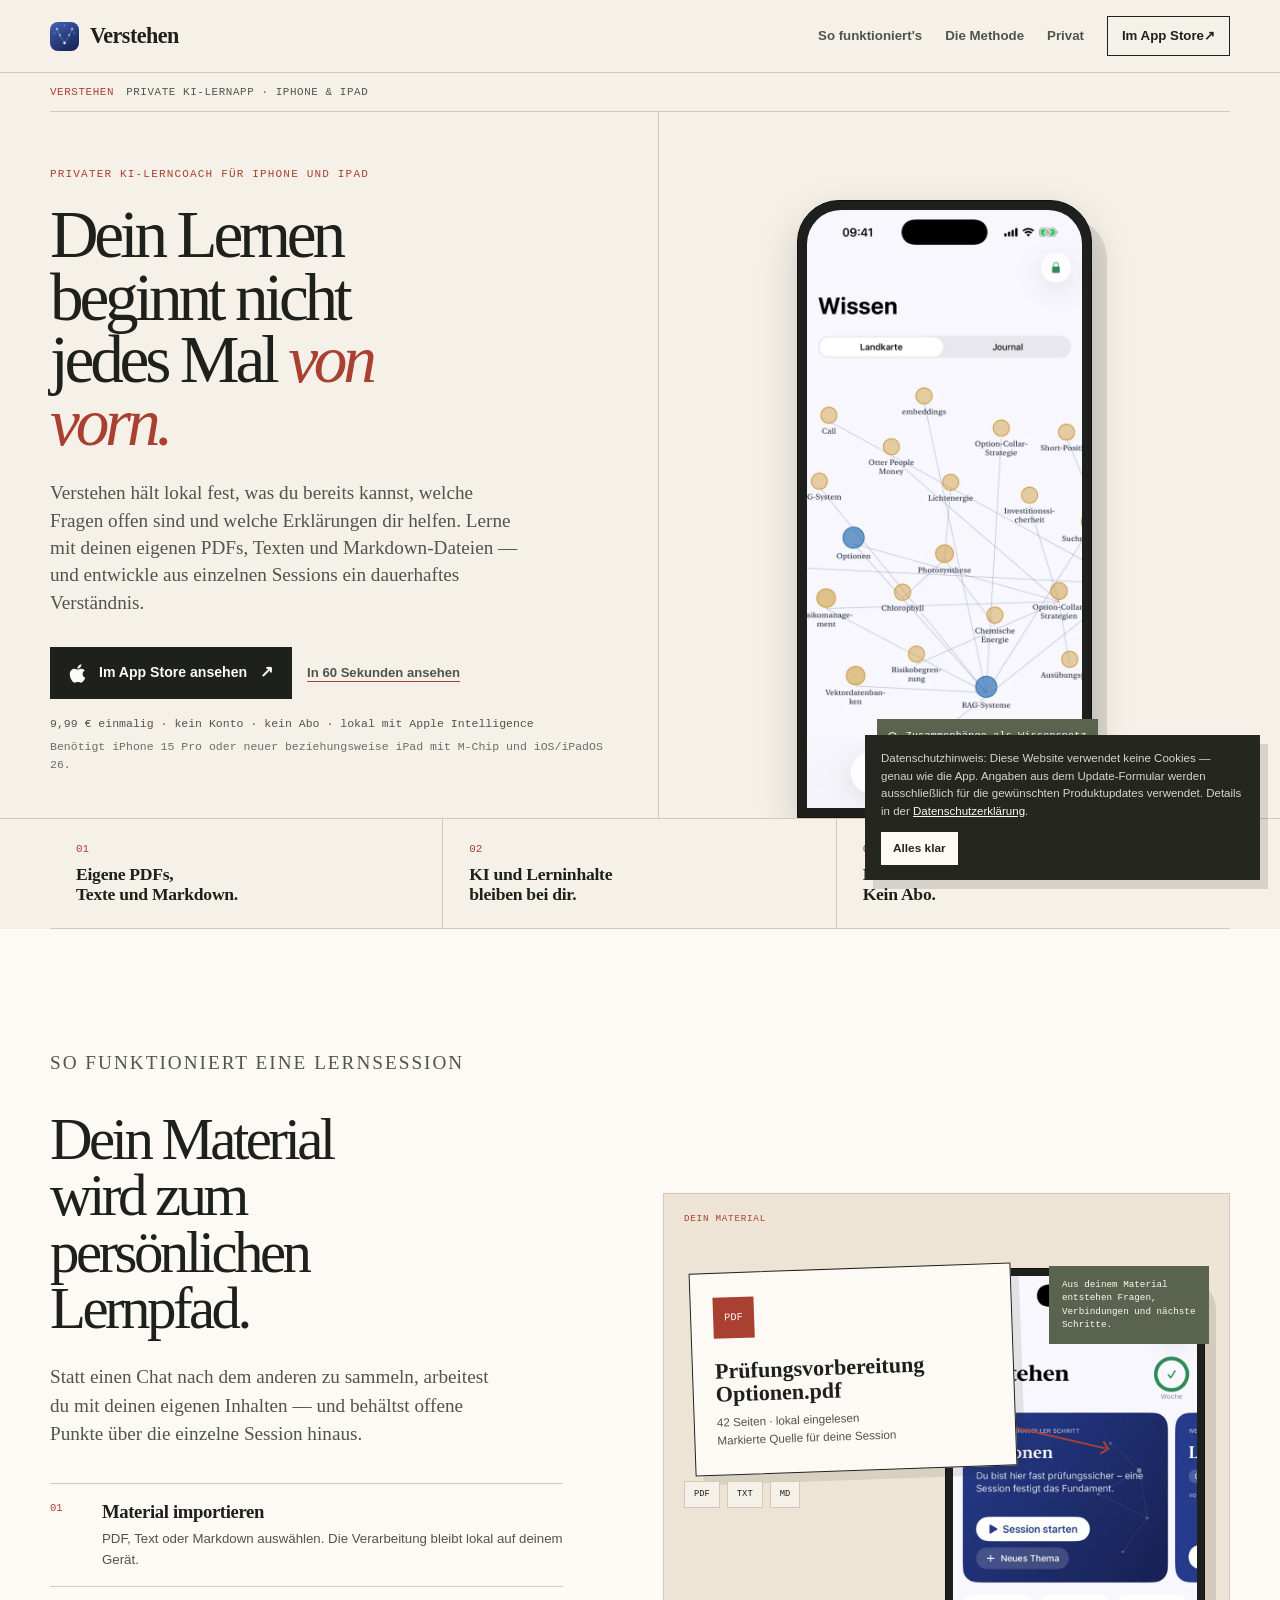
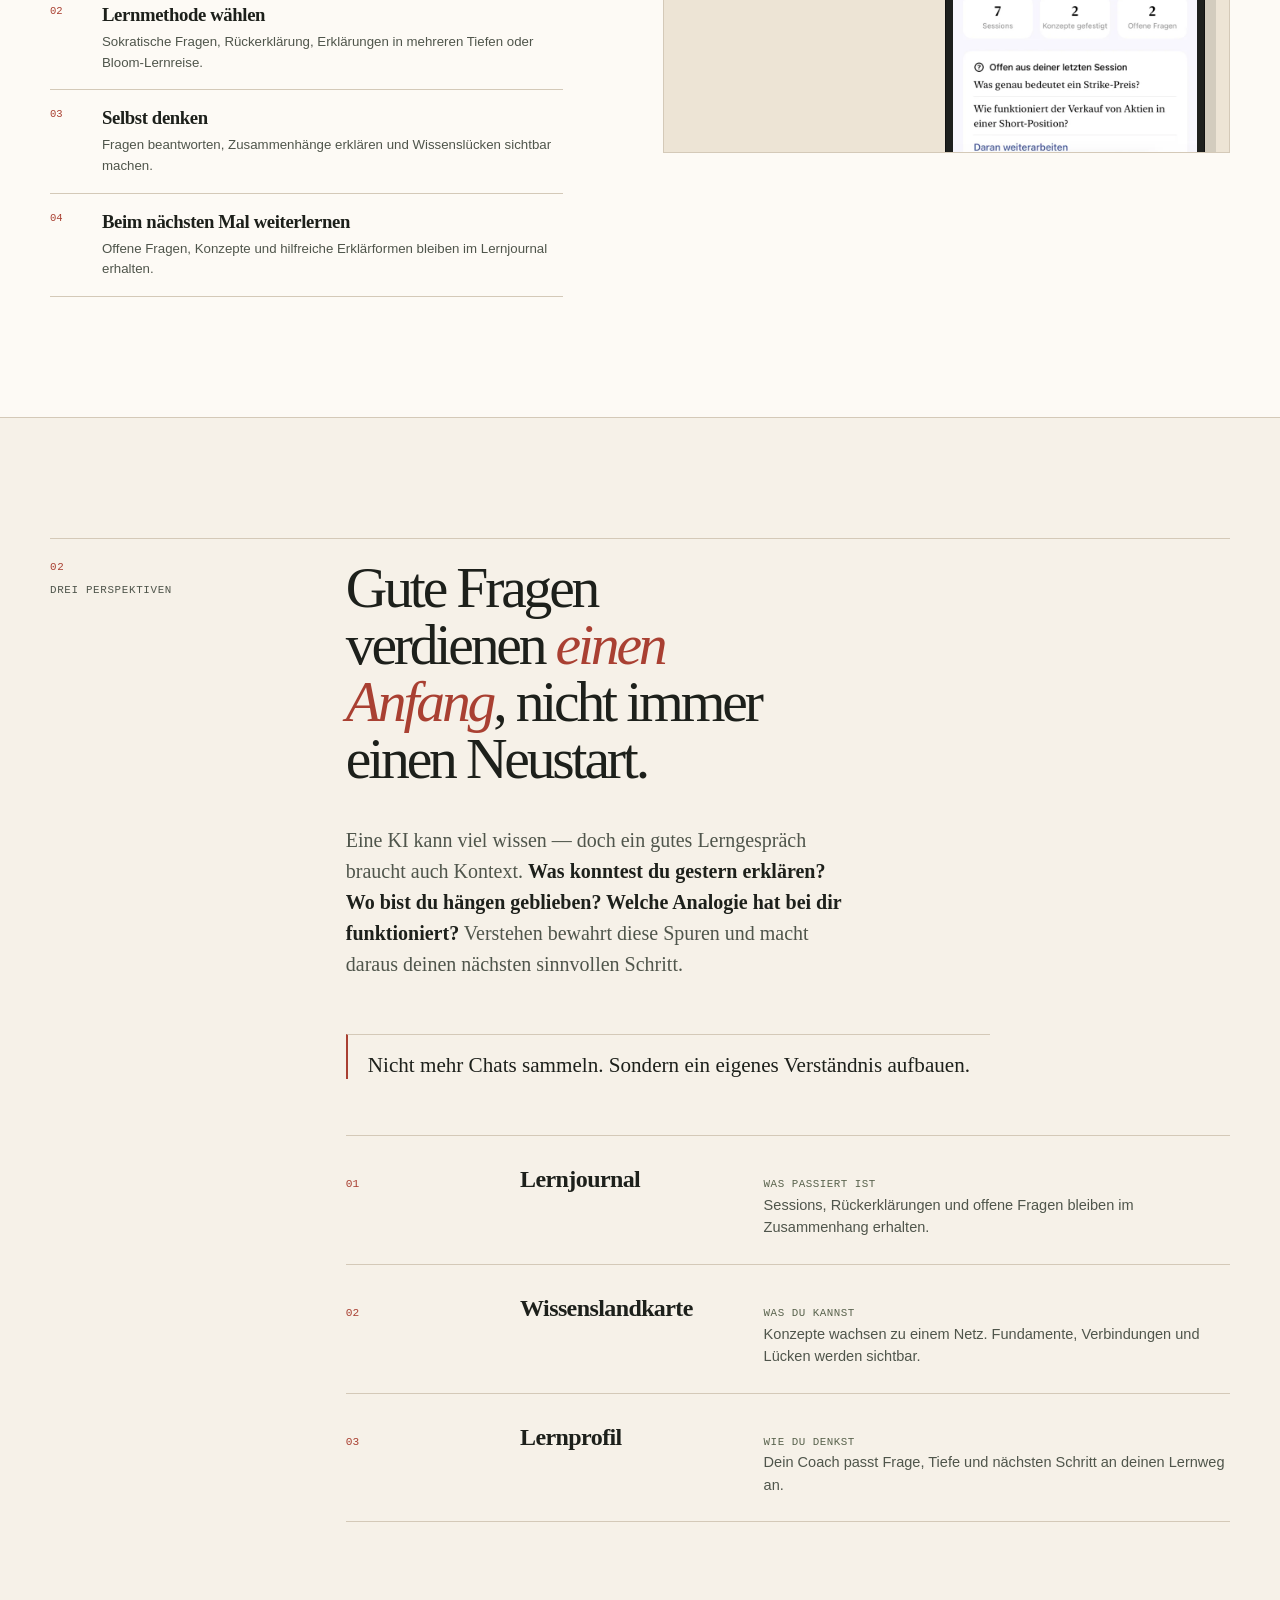
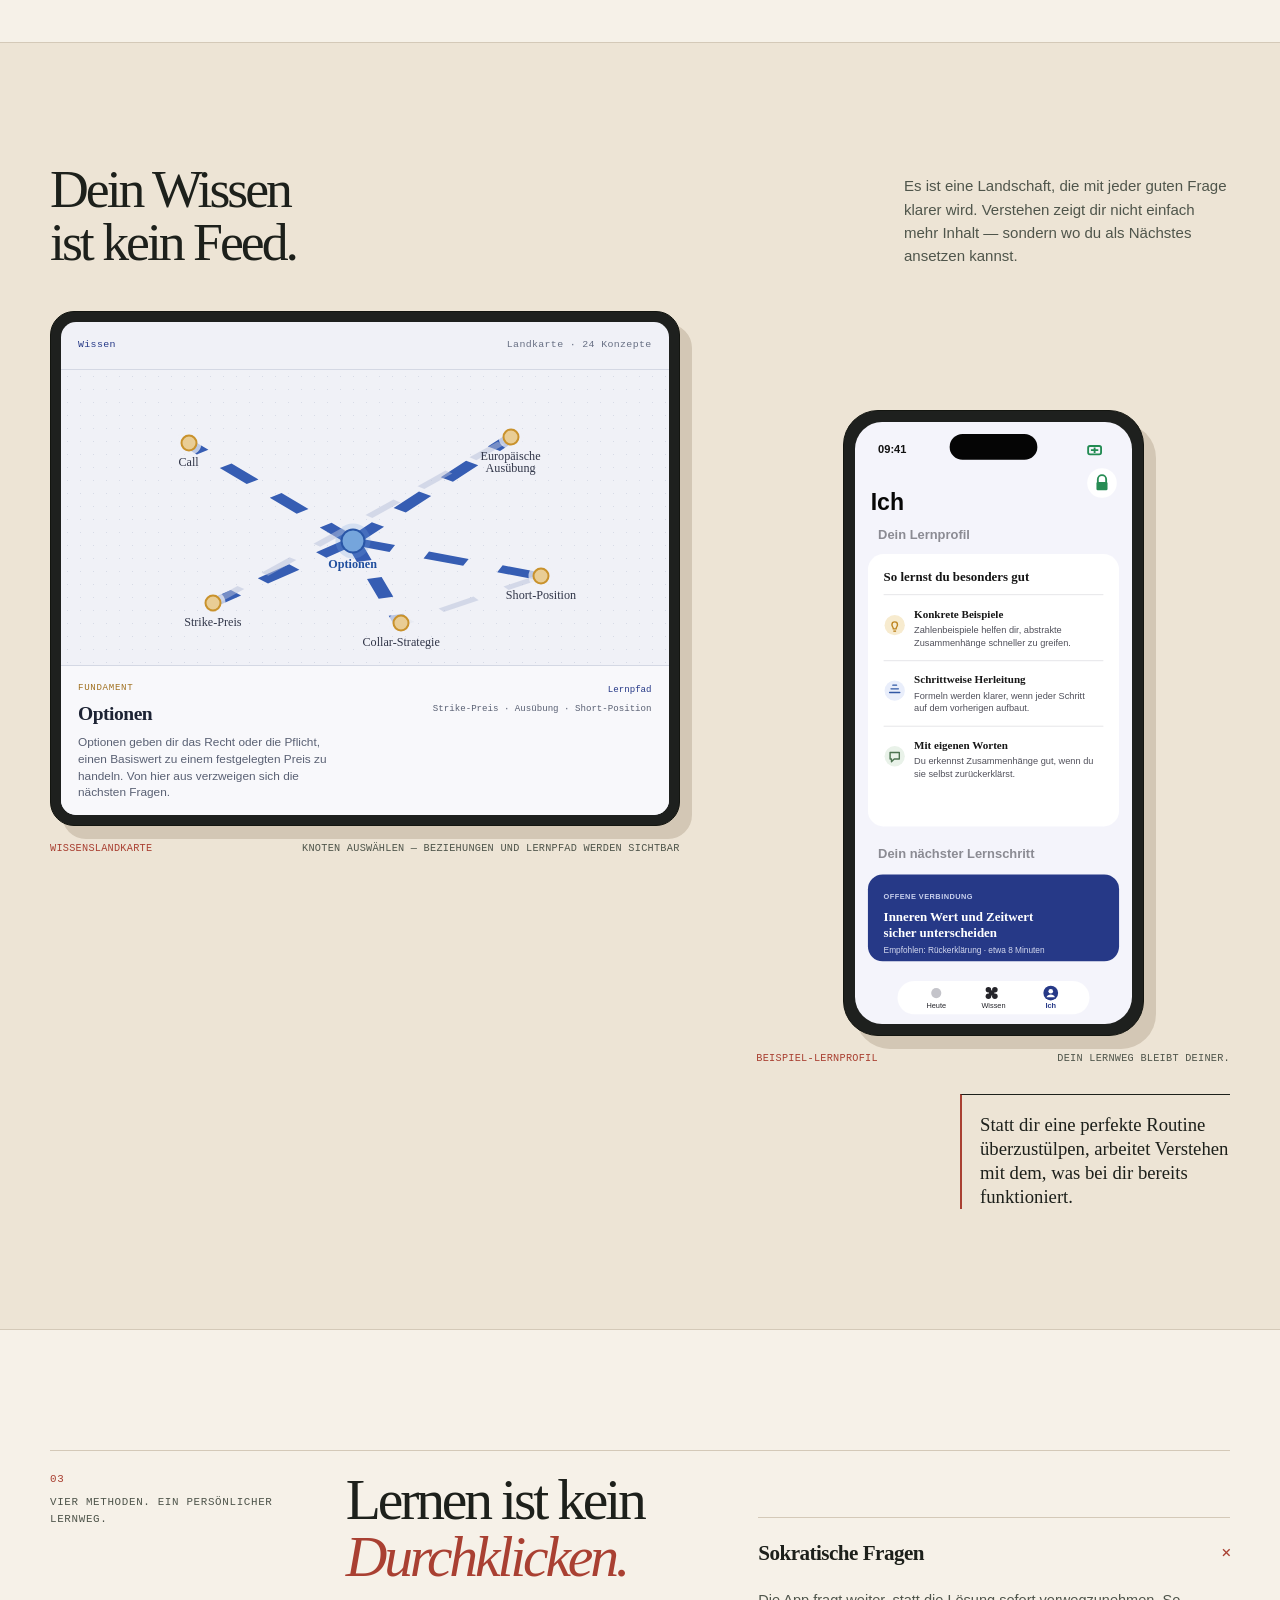
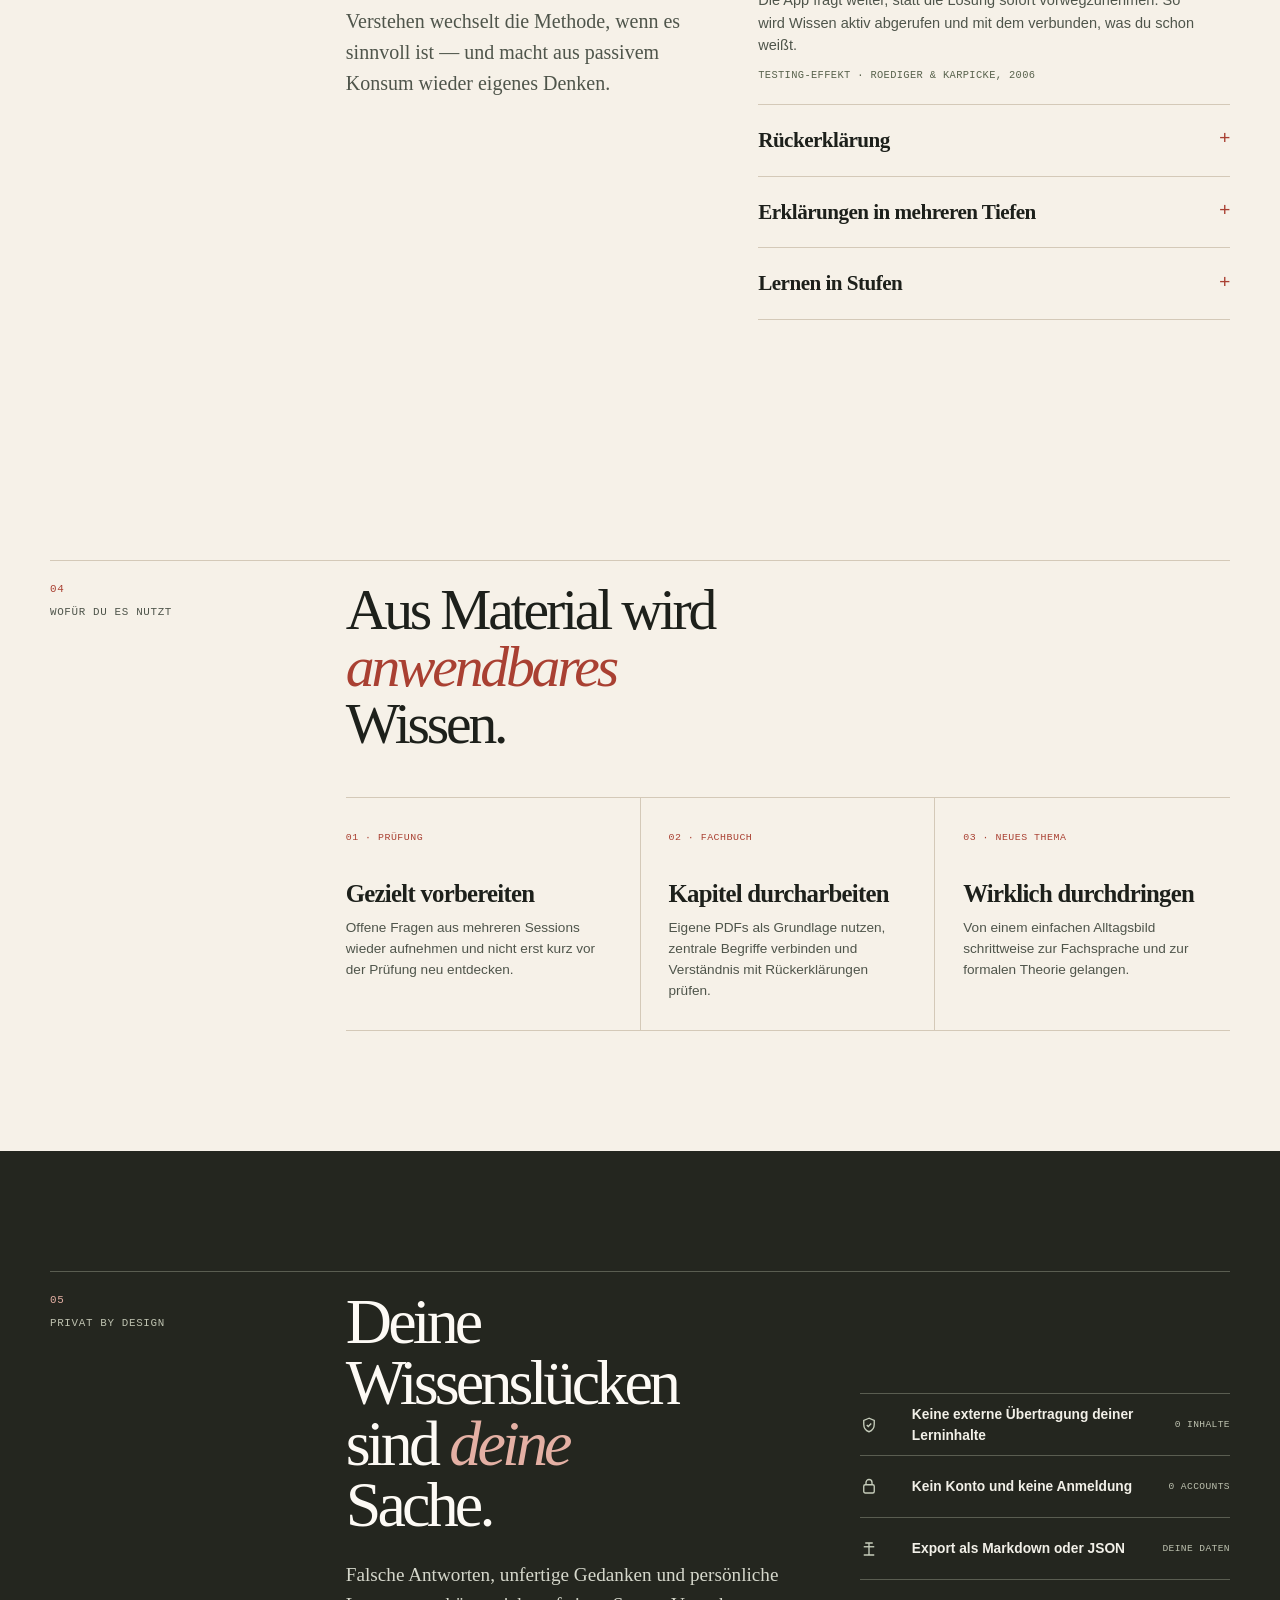
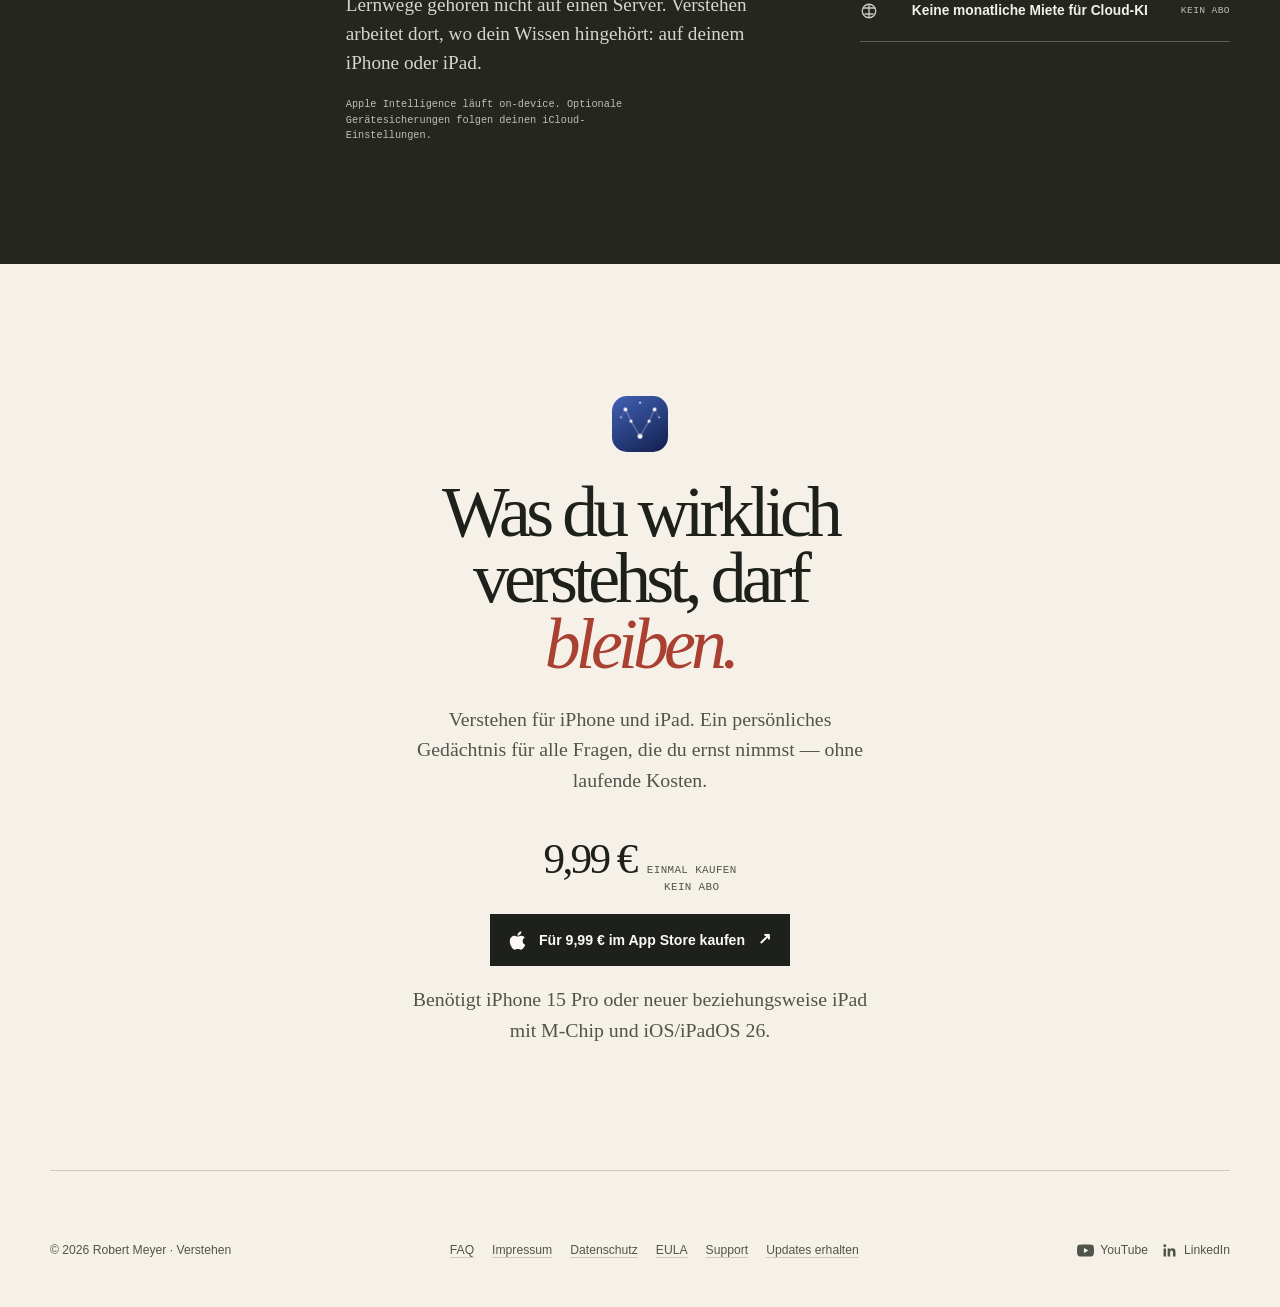
==== commit 41e58dec: "Add files via upload verbesserungen" ====
--- a/index.html
+++ b/index.html
@@ -3,22 +3,20 @@
 <head>
   <meta charset="utf-8">
   <meta name="viewport" content="width=device-width, initial-scale=1">
-  <title>Verstehen — Ein Gedächtnis für dein Lernen</title>
-  <meta name="description" content="Verstehen ist dein persönliches Lern-Gedächtnis für iPhone und iPad. Lokal auf deinem Gerät, ohne Konto und ohne Abo.">
+  <title>Verstehen – private KI-Lernapp für iPhone und iPad</title>
+  <meta name="description" content="Lerne mit eigenen PDFs und Apple Intelligence. Verstehen behält Lernstand, offene Fragen und Lernwege lokal auf deinem Gerät – ohne Konto und Abo.">
   <link rel="canonical" href="https://verstehen-app.de/">
   <link rel="icon" type="image/png" href="favicon.png">
   <link rel="apple-touch-icon" href="apple-touch-icon.png">
   <meta name="theme-color" content="#f6f1e8">
   <meta property="og:type" content="website">
   <meta property="og:site_name" content="Verstehen">
-  <meta property="og:title" content="Verstehen — Ein Gedächtnis für dein Lernen">
-  <meta property="og:description" content="Eine Lern-App, die sich merkt, was du verstanden hast — vollständig auf deinem iPhone oder iPad.">
+  <meta property="og:title" content="Verstehen – private KI-Lernapp für iPhone und iPad">
+  <meta property="og:description" content="Lerne mit eigenen PDFs. Verstehen behält Lernstand, offene Fragen und Lernwege lokal auf deinem Gerät.">
   <meta property="og:url" content="https://verstehen-app.de/">
   <meta property="og:image" content="https://verstehen-app.de/verstehen-og.jpg">
   <meta property="og:locale" content="de_DE">
-  <link rel="preconnect" href="https://fonts.googleapis.com">
-  <link rel="preconnect" href="https://fonts.gstatic.com" crossorigin>
-  <link href="https://fonts.googleapis.com/css2?family=DM+Mono:wght@400;500&family=Manrope:wght@400;500;600;700&family=Source+Serif+4:opsz,wght@8..60,400;8..60,500;8..60,600;8..60,700&display=swap" rel="stylesheet">
+  <link rel="stylesheet" href="fonts.css">
   <script src="https://analyse.ki-notch.de/api/script.js" data-site-id="8475d57c6e8d" defer></script>
   <script type="application/ld+json">
   {
@@ -27,7 +25,9 @@
     "name": "Verstehen",
     "operatingSystem": "iOS, iPadOS",
     "applicationCategory": "EducationalApplication",
-    "description": "Privates Lern-Gedächtnis mit Apple Intelligence: sokratischer Lerncoach, Wissenslandkarte und Lernprofil — vollständig on-device.",
+    "description": "Private KI-Lernapp mit Apple Intelligence: mit eigenen PDFs lernen, offene Fragen behalten und einen persönlichen Lernpfad aufbauen — vollständig on-device.",
+    "image": "https://verstehen-app.de/verstehen-og.jpg",
+    "downloadUrl": "https://apps.apple.com/de/app/verstehen-lern-ged%C3%A4chtnis/id6787693752",
     "offers": {"@type":"Offer","price":"9.99","priceCurrency":"EUR","availability":"https://schema.org/InStock","url":"https://apps.apple.com/de/app/verstehen-lern-ged%C3%A4chtnis/id6787693752"},
     "author": {"@type":"Person","name":"Robert Meyer"},
     "inLanguage": ["de", "en"]
@@ -81,7 +81,7 @@
     .hero-copy { display: flex; flex-direction: column; justify-content: center; padding: 54px 8% 44px 0; }
     .kicker { margin: 0 0 21px; color: var(--red); font-family: var(--font-mono); font-size: .69rem; font-weight: 500; letter-spacing: .105em; text-transform: uppercase; }
     h1, h2, h3, p { margin-top: 0; }
-    h1 { max-width: 9.5ch; margin-bottom: 25px; font-family: var(--font-display); font-size: clamp(3.35rem, 5.65vw, 5.1rem); font-weight: 500; letter-spacing: -.062em; line-height: .91; }
+    h1 { max-width: 11ch; margin-bottom: 25px; font-family: var(--font-display); font-size: clamp(3.15rem, 5.25vw, 4.85rem); font-weight: 500; letter-spacing: -.062em; line-height: .93; }
     h1 em { color: var(--red); font-style: italic; }
     .hero-lede { max-width: 49ch; margin-bottom: 31px; color: var(--ink-soft); font-family: var(--font-display); font-size: clamp(1.16rem, 1.5vw, 1.42rem); line-height: 1.43; }
     .action-row { display: flex; flex-wrap: wrap; align-items: center; gap: 15px; }
@@ -89,7 +89,9 @@
     .store-link:hover { background: var(--red-dark); transform: translateY(-2px); }
     .store-link svg { width: 17px; height: 21px; }
     .quiet-link { color: var(--ink-soft); font-size: .82rem; font-weight: 700; text-decoration-color: var(--red); text-decoration-thickness: 1px; text-underline-offset: 4px; }
-    .hero-note { margin: 16px 0 0; color: var(--ink-soft); font-family: var(--font-mono); font-size: .67rem; }
+    .hero-note { margin: 16px 0 0; color: var(--ink-soft); font-family: var(--font-mono); font-size: .72rem; line-height: 1.55; }
+    .hero-note span { display: block; }
+    .hero-requirement { margin-top: 5px; color: color-mix(in srgb, var(--ink-soft) 84%, transparent); }
     .hero-visual { position: relative; min-height: 640px; display: flex; align-items: flex-end; justify-content: center; padding: 28px 32px 0; border-left: 1px solid var(--line); }
     .device { position: relative; z-index: 1; width: min(295px, 83%); padding: 9px; background: #1e201e; border: 1px solid #111; border-radius: 42px 42px 0 0; box-shadow: 15px 17px 0 color-mix(in srgb, var(--ink) 12%, transparent), 0 17px 40px rgba(30, 27, 20, .19); }
     .device-screen { position: relative; aspect-ratio: 1206 / 2622; overflow: hidden; border-radius: 34px 34px 0 0; background: #263987; }
@@ -107,6 +109,40 @@
     .fact:last-child { border-right: 0; }
     .fact-number { display: block; margin-bottom: 6px; color: var(--red); font-family: var(--font-mono); font-size: .68rem; }
     .fact p { margin: 0; font-family: var(--font-display); font-size: 1.1rem; font-weight: 600; letter-spacing: -.015em; line-height: 1.15; }
+
+    /* Konkreter Lernablauf */
+    .workflow { background: var(--paper-light); border-bottom: 1px solid var(--line); }
+    .workflow-grid { display: grid; grid-template-columns: minmax(0, .95fr) minmax(0, 1.05fr); gap: clamp(44px, 8vw, 100px); align-items: center; }
+    .workflow-copy h2 { max-width: 12ch; margin: 0 0 25px; font-family: var(--font-display); font-size: clamp(2.7rem, 4.6vw, 4.6rem); font-weight: 500; letter-spacing: -.06em; line-height: .96; }
+    .workflow-copy > p { max-width: 48ch; margin-bottom: 34px; color: var(--ink-soft); font-family: var(--font-display); font-size: 1.2rem; line-height: 1.5; }
+    .workflow-steps { border-top: 1px solid var(--line); }
+    .workflow-step { display: grid; grid-template-columns: 38px 1fr; gap: 14px; padding: 16px 0; border-bottom: 1px solid var(--line); }
+    .workflow-step b { color: var(--red); font-family: var(--font-mono); font-size: .66rem; font-weight: 500; }
+    .workflow-step h3 { margin: -3px 0 3px; font-family: var(--font-display); font-size: 1.17rem; font-weight: 600; letter-spacing: -.02em; }
+    .workflow-step p { margin: 0; color: var(--ink-soft); font-size: .83rem; }
+    .document-visual { position: relative; min-height: 560px; overflow: hidden; border: 1px solid var(--line); background: var(--paper-deep); }
+    .document-visual::before { content: "DEIN MATERIAL"; position: absolute; top: 18px; left: 20px; color: var(--red); font-family: var(--font-mono); font-size: .58rem; letter-spacing: .08em; }
+    .file-card { position: absolute; z-index: 2; top: 74px; left: 28px; width: 57%; padding: 24px 22px; background: var(--paper-light); border: 1px solid var(--ink); box-shadow: 8px 9px 0 rgb(29 32 27 / .1); transform: rotate(-2deg); }
+    .file-type { display: inline-grid; place-items: center; width: 41px; height: 41px; margin-bottom: 21px; color: var(--paper-light); background: var(--red); font-family: var(--font-mono); font-size: .65rem; font-weight: 500; }
+    .file-card h3 { margin: 0 0 8px; font-family: var(--font-display); font-size: 1.38rem; line-height: 1.05; }
+    .file-card p { margin: 0; color: var(--ink-soft); font-size: .73rem; }
+    .source-tags { position: absolute; z-index: 3; top: 287px; left: 20px; display: flex; gap: 7px; }
+    .source-tags span { padding: 6px 9px; border: 1px solid var(--line); background: var(--paper); font-family: var(--font-mono); font-size: .55rem; }
+    .flow-arrow { position: absolute; z-index: 1; top: 214px; left: 48%; width: 31%; height: 2px; background: var(--red); transform: rotate(13deg); transform-origin: left center; }
+    .flow-arrow::after { content: ""; position: absolute; right: -2px; top: -4px; width: 8px; height: 8px; border-top: 2px solid var(--red); border-right: 2px solid var(--red); transform: rotate(45deg); }
+    .session-preview { position: absolute; right: 24px; bottom: -62px; width: 46%; padding: 7px; overflow: hidden; border: 1px solid #111; border-radius: 29px 29px 0 0; background: #1e201e; box-shadow: 11px 12px 0 rgb(29 32 27 / .12); }
+    .session-preview img { width: 100%; border-radius: 23px 23px 0 0; }
+    .visual-note { position: absolute; z-index: 4; right: 20px; top: 72px; width: 160px; padding: 12px 13px; color: var(--paper-light); background: var(--moss); font-family: var(--font-mono); font-size: .58rem; line-height: 1.45; }
+
+    /* Anwendungsfälle */
+    .use-cases { padding-top: 20px; }
+    .case-grid { display: grid; grid-template-columns: repeat(3, 1fr); margin-top: 45px; border-top: 1px solid var(--line); border-bottom: 1px solid var(--line); }
+    .case { min-height: 225px; padding: 25px 28px 29px 0; border-right: 1px solid var(--line); }
+    .case + .case { padding-left: 28px; }
+    .case:last-child { border-right: 0; }
+    .case span { color: var(--red); font-family: var(--font-mono); font-size: .62rem; letter-spacing: .05em; }
+    .case h3 { margin: 33px 0 10px; font-family: var(--font-display); font-size: 1.55rem; font-weight: 600; line-height: 1.05; letter-spacing: -.03em; }
+    .case p { margin: 0; color: var(--ink-soft); font-size: .85rem; line-height: 1.55; }
 
     /* Narrative sections */
     .section { padding: 120px 0; }
@@ -230,7 +266,7 @@
     .update-card > p { margin: 0 0 21px; color: var(--ink-soft); font-size: .9rem; }
     .update-form { display: grid; gap: 12px; }
     .update-form label { display: grid; gap: 5px; color: var(--ink-soft); font-family: var(--font-mono); font-size: .63rem; letter-spacing: .06em; text-transform: uppercase; }
-    .update-form input { min-height: 46px; padding: 0 12px; color: var(--ink); border: 1px solid var(--line); border-radius: 0; background: var(--paper); }
+    .update-form input { min-height: 52px; padding: 0 14px; color: var(--ink); border: 1px solid var(--line); border-radius: 0; background: var(--paper); font-size: 1.1rem; line-height: 1.35; }
     .update-form button { min-height: 48px; color: var(--paper-light); border: 0; background: var(--ink); font-weight: 700; cursor: pointer; }
     .update-form button:hover { background: var(--red-dark); }
     .update-status { min-height: 1.5em; margin: 0; color: var(--ink-soft); font-size: .79rem; }
@@ -257,7 +293,7 @@
       .issue-line span { display: none; }
       .hero-grid { grid-template-columns: 1fr; min-height: 0; }
       .hero-copy { padding: 43px 0 18px; }
-      h1 { max-width: 9ch; font-size: clamp(3.05rem, 14.2vw, 4.7rem); }
+      h1 { max-width: 10.5ch; font-size: clamp(2.85rem, 12.7vw, 4.4rem); }
       .hero-lede { max-width: 34ch; font-size: 1.18rem; }
       .hero-visual { min-height: 465px; padding: 0 21px 0; border-top: 1px solid var(--line); border-left: 0; }
       .device { width: min(270px, 73%); border-radius: 34px 34px 0 0; }
@@ -267,6 +303,13 @@
       .fact { min-height: 80px; padding: 18px 0; border-right: 0; border-bottom: 1px solid var(--line); display: grid; grid-template-columns: 59px 1fr; align-items: center; }
       .fact:last-child { border-bottom: 0; }
       .fact-number { margin: 0; }
+      .workflow-grid { grid-template-columns: 1fr; gap: 44px; }
+      .workflow-copy h2 { font-size: clamp(2.65rem, 11vw, 3.6rem); }
+      .document-visual { min-height: 500px; }
+      .file-card { left: 16px; width: 65%; }
+      .source-tags { left: 12px; }
+      .session-preview { right: 14px; width: 47%; }
+      .visual-note { right: 12px; top: 26px; width: 142px; }
       .section { padding: 79px 0; }
       .section-rule { grid-template-columns: 1fr; gap: 34px; }
       .section-index { display: flex; gap: 10px; }
@@ -289,6 +332,10 @@
       .map-route { align-items: start; text-align: left; }
       .stage-aside { margin-left: 0; }
       .method-copy { margin-top: 28px; }
+      .case-grid { grid-template-columns: 1fr; }
+      .case, .case + .case { min-height: 0; padding: 23px 0 27px; border-right: 0; border-bottom: 1px solid var(--line); }
+      .case:last-child { border-bottom: 0; }
+      .case h3 { margin-top: 20px; }
       .privacy-grid { gap: 53px; }
       .privacy h2 { font-size: clamp(3rem, 13vw, 4.25rem); }
       .privacy p { font-size: 1.12rem; }
@@ -309,7 +356,7 @@
     <div class="shell masthead">
       <a class="wordmark" href="#oben" aria-label="Verstehen, zum Seitenanfang"><img src="verstehen-icon.png" alt="" width="29" height="29">Verstehen</a>
       <nav class="site-nav" aria-label="Hauptnavigation">
-        <a href="#gedaechtnis">Das Gedächtnis</a>
+        <a href="#ablauf">So funktioniert's</a>
         <a href="#methode">Die Methode</a>
         <a href="#privat">Privat</a>
         <a class="nav-store" href="https://apps.apple.com/de/app/verstehen-lern-ged%C3%A4chtnis/id6787693752" target="_blank" rel="noopener noreferrer">Im App Store <span aria-hidden="true">↗</span></a>
@@ -318,45 +365,67 @@
   </header>
 
   <main id="inhalt">
-    <div id="oben" class="issue-line shell"><b>Verstehen</b><span>Ein persönliches Lern-Gedächtnis · iPhone &amp; iPad</span></div>
+    <div id="oben" class="issue-line shell"><b>Verstehen</b><span>Private KI-Lernapp · iPhone &amp; iPad</span></div>
 
     <section class="hero" aria-labelledby="hero-title">
       <div class="shell hero-grid">
         <div class="hero-copy">
-          <p class="kicker">ChatGPT vergisst dich nach jedem Gespräch. Verstehen nicht.</p>
-          <h1 id="hero-title">Ein Gedächtnis für <em>dein</em> Lernen.</h1>
-          <p class="hero-lede">Verstehen merkt sich, was du kannst, welche Frage offen geblieben ist und wie du am besten denkst. Damit die nächste Session genau dort beginnt, wo deine letzte endete.</p>
+          <p class="kicker">Privater KI-Lerncoach für iPhone und iPad</p>
+          <h1 id="hero-title">Dein Lernen beginnt nicht jedes Mal <em>von vorn.</em></h1>
+          <p class="hero-lede">Verstehen hält lokal fest, was du bereits kannst, welche Fragen offen sind und welche Erklärungen dir helfen. Lerne mit deinen eigenen PDFs, Texten und Markdown-Dateien — und entwickle aus einzelnen Sessions ein dauerhaftes Verständnis.</p>
           <div class="action-row">
             <a class="store-link" href="https://apps.apple.com/de/app/verstehen-lern-ged%C3%A4chtnis/id6787693752" target="_blank" rel="noopener noreferrer"><svg viewBox="0 0 384 512" fill="currentColor" aria-hidden="true"><path d="M318.7 268.7c-.2-36.7 16.4-64.4 50-84.8-18.8-26.9-47.2-41.7-84.7-44.6-35.5-2.8-74.3 20.7-88.5 20.7-15 0-49.4-19.7-76.4-19.7C63.3 141.2 4 184.8 4 273.5q0 39.3 14.4 81.2c12.8 36.7 59 126.7 107.2 125.2 25.2-.6 43-17.9 75.8-17.9 31.8 0 48.3 17.9 76.4 17.9 48.6-.7 90.4-82.5 102.6-119.3-65.2-30.7-61.7-90-61.7-91.9zm-56.6-164.2c27.3-32.4 24.8-61.9 24-72.5-24.1 1.4-52 16.4-67.9 34.9-17.5 19.8-27.8 44.3-25.6 71.9 26.1 2 49.9-11.4 69.5-34.3z"/></svg>Im App Store ansehen <span class="arrow" aria-hidden="true">↗</span></a>
-            <a class="quiet-link" href="#gedaechtnis">So funktioniert es</a>
+            <a class="quiet-link" href="#ablauf">In 60 Sekunden ansehen</a>
           </div>
-          <p class="hero-note">Apple Intelligence · lokal auf deinem Gerät · kein Konto</p>
-        </div>
-        <div class="hero-visual" aria-label="Verstehen zeigt erst das Onboarding, dann den nächsten sinnvollen Lernschritt auf dem iPhone">
+          <p class="hero-note"><span>9,99 € einmalig · kein Konto · kein Abo · lokal mit Apple Intelligence</span><span class="hero-requirement">Benötigt iPhone 15 Pro oder neuer beziehungsweise iPad mit M-Chip und iOS/iPadOS 26.</span></p>
+        </div>
+        <div class="hero-visual" aria-label="Kurze Produktdemo von Verstehen mit Heute-Ansicht, Wissenslandkarte, Lernjournal und Lernprofil">
           <div class="device" data-onboarding>
-            <div class="device-screen" role="img" aria-label="Onboarding von Verstehen. Nach vier Einführungsansichten zeigt die App die offene Lernfrage aus der letzten Session.">
-              <img class="onboarding-frame is-active" src="onboarding-start.webp" alt="" width="600" height="1304">
-              <img class="onboarding-frame" src="onboarding-gedaechtnisse.webp" alt="" width="600" height="1304">
-              <img class="onboarding-frame" src="onboarding-methoden.webp" alt="" width="600" height="1304">
-              <img class="onboarding-frame" src="onboarding-privat.webp" alt="" width="600" height="1304">
-              <img class="onboarding-frame" data-final-frame src="verstehen-heute.webp" alt="" width="600" height="1304">
+            <div class="device-screen">
+              <img class="onboarding-frame is-active" data-label="Offene Fragen sinnvoll weiterführen" src="verstehen-heute.webp" alt="Heute-Ansicht mit offenen Fragen und dem nächsten sinnvollen Lernschritt" width="600" height="1304" aria-hidden="false">
+              <img class="onboarding-frame" data-label="Zusammenhänge als Wissensnetz" src="verstehen-wissen.webp" alt="Wissenslandkarte mit verbundenen Konzepten" width="600" height="1304" aria-hidden="true">
+              <img class="onboarding-frame" data-label="Jede Session bleibt im Lernjournal" src="verstehen-journal.webp" alt="Lernjournal mit vergangenen Sessions und offenen Fragen" width="600" height="1304" aria-hidden="true">
+              <img class="onboarding-frame" data-final-frame data-label="Ein Lernprofil mit konkretem Nutzen" src="lernprofil-beispiel.svg" alt="Aufgeräumtes Beispiel-Lernprofil mit hilfreichen Lernmustern und nächstem Lernschritt" width="600" height="1304" aria-hidden="true">
             </div>
-            <span class="device-label">Dein Einstieg in 2 Minuten</span>
-            <button class="motion-toggle" type="button" aria-label="Onboarding pausieren" aria-pressed="false">Onboarding pausieren</button>
+            <span class="device-label">Offene Fragen sinnvoll weiterführen</span>
+            <button class="motion-toggle" type="button" aria-label="Demo pausieren" aria-pressed="false">Demo pausieren</button>
           </div>
         </div>
       </div>
     </section>
 
     <section class="shell facts" aria-label="Grundsätze von Verstehen">
-      <div class="fact"><span class="fact-number">01</span><p>Kein Konto.<br>Kein Profiling.</p></div>
-      <div class="fact"><span class="fact-number">02</span><p>KI und Inhalte<br>bleiben bei dir.</p></div>
-      <div class="fact"><span class="fact-number">03</span><p>Einmal kaufen.<br>Kein Abo.</p></div>
+      <div class="fact"><span class="fact-number">01</span><p>Eigene PDFs,<br>Texte und Markdown.</p></div>
+      <div class="fact"><span class="fact-number">02</span><p>KI und Lerninhalte<br>bleiben bei dir.</p></div>
+      <div class="fact"><span class="fact-number">03</span><p>Kein Konto.<br>Kein Abo.</p></div>
+    </section>
+
+    <section id="ablauf" class="workflow section">
+      <div class="shell workflow-grid">
+        <div class="workflow-copy" data-reveal>
+          <p class="kicker">So funktioniert eine Lernsession</p>
+          <h2>Dein Material wird zum persönlichen Lernpfad.</h2>
+          <p>Statt einen Chat nach dem anderen zu sammeln, arbeitest du mit deinen eigenen Inhalten — und behältst offene Punkte über die einzelne Session hinaus.</p>
+          <div class="workflow-steps">
+            <article class="workflow-step"><b>01</b><div><h3>Material importieren</h3><p>PDF, Text oder Markdown auswählen. Die Verarbeitung bleibt lokal auf deinem Gerät.</p></div></article>
+            <article class="workflow-step"><b>02</b><div><h3>Lernmethode wählen</h3><p>Sokratische Fragen, Rückerklärung, Erklärungen in mehreren Tiefen oder Bloom-Lernreise.</p></div></article>
+            <article class="workflow-step"><b>03</b><div><h3>Selbst denken</h3><p>Fragen beantworten, Zusammenhänge erklären und Wissenslücken sichtbar machen.</p></div></article>
+            <article class="workflow-step"><b>04</b><div><h3>Beim nächsten Mal weiterlernen</h3><p>Offene Fragen, Konzepte und hilfreiche Erklärformen bleiben im Lernjournal erhalten.</p></div></article>
+          </div>
+        </div>
+        <div class="document-visual" data-reveal aria-label="Beispiel: Ein PDF wird zur Grundlage einer persönlichen Lernsession">
+          <div class="file-card"><span class="file-type">PDF</span><h3>Prüfungsvorbereitung<br>Optionen.pdf</h3><p>42 Seiten · lokal eingelesen<br>Markierte Quelle für deine Session</p></div>
+          <div class="source-tags"><span>PDF</span><span>TXT</span><span>MD</span></div>
+          <span class="flow-arrow" aria-hidden="true"></span>
+          <div class="visual-note">Aus deinem Material entstehen Fragen, Verbindungen und nächste Schritte.</div>
+          <div class="session-preview"><img src="verstehen-heute.webp" alt="Heute-Ansicht von Verstehen mit dem nächsten Lernschritt" width="600" height="1304" loading="lazy"></div>
+        </div>
+      </div>
     </section>
 
     <section id="gedaechtnis" class="section shell">
       <div class="section-rule">
-        <div class="section-index">01 <span>Das Gedächtnis</span></div>
+        <div class="section-index">02 <span>Drei Perspektiven</span></div>
         <div data-reveal>
           <h2 class="statement">Gute Fragen verdienen <em>einen Anfang</em>, nicht immer einen Neustart.</h2>
           <p class="long-copy">Eine KI kann viel wissen — doch ein gutes Lern­gespräch braucht auch Kontext. <strong>Was konntest du gestern erklären? Wo bist du hängen geblieben? Welche Analogie hat bei dir funktioniert?</strong> Verstehen bewahrt diese Spuren und macht daraus deinen nächsten sinnvollen Schritt.</p>
@@ -409,8 +478,8 @@
           </figure>
           <div class="screen-secondary" data-reveal>
             <figure>
-              <div class="device-sheet"><img src="verstehen-lernprofil.webp" alt="Das persönliche Lernprofil in Verstehen auf dem iPhone" width="600" height="1304" loading="lazy"></div>
-              <figcaption class="caption"><b>Dein Lernprofil</b><span>Dein Weg bleibt deiner</span></figcaption>
+              <div class="device-sheet"><img src="lernprofil-beispiel.svg" alt="Beispiel eines aufgeräumten Lernprofils mit hilfreichen Lernmustern und nächstem Lernschritt" width="600" height="1304" loading="lazy"></div>
+              <figcaption class="caption"><b>Beispiel-Lernprofil</b><span>Dein Lernweg bleibt deiner.</span></figcaption>
             </figure>
             <p class="stage-aside">Statt dir eine perfekte Routine überzustülpen, arbeitet Verstehen mit dem, was bei dir bereits funktioniert.</p>
           </div>
@@ -420,7 +489,7 @@
 
     <section id="methode" class="section shell">
       <div class="section-rule">
-        <div class="section-index">02 <span>Die Methode</span></div>
+        <div class="section-index">03 <span>Vier Methoden. Ein persönlicher Lernweg.</span></div>
         <div class="method-layout" data-reveal>
           <div>
             <h2 class="statement">Lernen ist kein <em>Durchklicken.</em></h2>
@@ -436,7 +505,7 @@
               <div class="method-detail">Du erklärst ein Thema mit eigenen Worten. Verstehen hört auf Lücken, Unschärfen und Stellen, an denen eine gute Analogie mehr hilft als die nächste Definition.<cite>Feynman-Methode</cite></div>
             </details>
             <details>
-              <summary>Mehrere Verständnisebenen</summary>
+              <summary>Erklärungen in mehreren Tiefen</summary>
               <div class="method-detail">Vom Alltagsbild bis zur formalen Theorie: Eine Erklärung kann auf der Ebene beginnen, die gerade trägt — und von dort tiefer gehen.<cite>Elaboration</cite></div>
             </details>
             <details>
@@ -448,10 +517,24 @@
       </div>
     </section>
 
+    <section class="section shell use-cases" aria-labelledby="cases-title">
+      <div class="section-rule">
+        <div class="section-index">04 <span>Wofür du es nutzt</span></div>
+        <div data-reveal>
+          <h2 id="cases-title" class="statement">Aus Material wird <em>anwendbares</em> Wissen.</h2>
+          <div class="case-grid">
+            <article class="case"><span>01 · PRÜFUNG</span><h3>Gezielt vorbereiten</h3><p>Offene Fragen aus mehreren Sessions wieder aufnehmen und nicht erst kurz vor der Prüfung neu entdecken.</p></article>
+            <article class="case"><span>02 · FACHBUCH</span><h3>Kapitel durcharbeiten</h3><p>Eigene PDFs als Grundlage nutzen, zentrale Begriffe verbinden und Verständnis mit Rückerklärungen prüfen.</p></article>
+            <article class="case"><span>03 · NEUES THEMA</span><h3>Wirklich durchdringen</h3><p>Von einem einfachen Alltagsbild schrittweise zur Fachsprache und zur formalen Theorie gelangen.</p></article>
+          </div>
+        </div>
+      </div>
+    </section>
+
     <section id="privat" class="privacy section" aria-labelledby="privacy-title">
       <div class="shell">
         <div class="section-rule">
-          <div class="section-index">03 <span>Privat by design</span></div>
+          <div class="section-index">05 <span>Privat by design</span></div>
           <div class="privacy-grid" data-reveal>
             <div>
               <h2 id="privacy-title">Deine Wissenslücken sind <em>deine</em> Sache.</h2>
@@ -476,6 +559,7 @@
         <p>Verstehen für iPhone und iPad. Ein persönliches Gedächtnis für alle Fragen, die du ernst nimmst — ohne laufende Kosten.</p>
         <div class="price-mark"><b>9,99&nbsp;€</b><span>Einmal kaufen<br>kein Abo</span></div>
         <a class="store-link" href="https://apps.apple.com/de/app/verstehen-lern-ged%C3%A4chtnis/id6787693752" target="_blank" rel="noopener noreferrer"><svg viewBox="0 0 384 512" fill="currentColor" aria-hidden="true"><path d="M318.7 268.7c-.2-36.7 16.4-64.4 50-84.8-18.8-26.9-47.2-41.7-84.7-44.6-35.5-2.8-74.3 20.7-88.5 20.7-15 0-49.4-19.7-76.4-19.7C63.3 141.2 4 184.8 4 273.5q0 39.3 14.4 81.2c12.8 36.7 59 126.7 107.2 125.2 25.2-.6 43-17.9 75.8-17.9 31.8 0 48.3 17.9 76.4 17.9 48.6-.7 90.4-82.5 102.6-119.3-65.2-30.7-61.7-90-61.7-91.9zm-56.6-164.2c27.3-32.4 24.8-61.9 24-72.5-24.1 1.4-52 16.4-67.9 34.9-17.5 19.8-27.8 44.3-25.6 71.9 26.1 2 49.9-11.4 69.5-34.3z"/></svg>Für 9,99&nbsp;€ im App Store kaufen <span class="arrow" aria-hidden="true">↗</span></a>
+        <p class="hero-note" style="margin-top:18px">Benötigt iPhone 15 Pro oder neuer beziehungsweise iPad mit M-Chip und iOS/iPadOS 26.</p>
       </div>
     </section>
   </main>
@@ -520,7 +604,7 @@
     </div>
   </div>
   <div class="cookie" id="cookie" role="region" aria-label="Datenschutzhinweis">
-    <p>Datenschutzhinweis: Diese Website verwendet keine Cookies — genau wie die App. Angaben aus dem Update-Formular werden ausschließlich zur gewünschten Benachrichtigung verwendet. Details in der <a class="legal-link" href="datenschutz.html" data-legal-title="Datenschutz">Datenschutzerklärung</a>.</p>
+    <p>Datenschutzhinweis: Diese Website verwendet keine Cookies — genau wie die App. Angaben aus dem Update-Formular werden ausschließlich für die gewünschten Produktupdates verwendet. Details in der <a class="legal-link" href="datenschutz.html" data-legal-title="Datenschutz">Datenschutzerklärung</a>.</p>
     <button type="button" id="cookieOk">Alles klar</button>
   </div>
 
@@ -554,13 +638,17 @@
 
       const show = (nextIndex) => {
         index = nextIndex;
-        frames.forEach((frame, frameIndex) => frame.classList.toggle('is-active', frameIndex === index));
+        frames.forEach((frame, frameIndex) => {
+          const active = frameIndex === index;
+          frame.classList.toggle('is-active', active);
+          frame.setAttribute('aria-hidden', String(!active));
+        });
         complete = index === finalIndex;
-        label.textContent = complete ? 'Dein nächster sinnvoller Schritt' : 'Dein Einstieg in 2 Minuten';
+        label.textContent = frames[index].dataset.label || 'Verstehen im Einsatz';
         if (complete) {
-          toggle.textContent = 'Onboarding erneut abspielen';
+          toggle.textContent = 'Demo erneut abspielen';
           toggle.setAttribute('aria-pressed', 'false');
-          toggle.setAttribute('aria-label', 'Onboarding erneut abspielen');
+          toggle.setAttribute('aria-label', 'Demo erneut abspielen');
           toggle.classList.remove('is-paused');
           toggle.classList.add('is-complete');
         }
@@ -585,14 +673,14 @@
           if (complete) {
             paused = false;
             show(0);
-            toggle.textContent = 'Onboarding pausieren';
-            toggle.setAttribute('aria-label', 'Onboarding pausieren');
+            toggle.textContent = 'Demo pausieren';
+            toggle.setAttribute('aria-label', 'Demo pausieren');
             toggle.classList.remove('is-complete');
             scheduleNext();
             return;
           }
           paused = !paused;
-          toggle.textContent = paused ? 'Onboarding fortsetzen' : 'Onboarding pausieren';
+          toggle.textContent = paused ? 'Demo fortsetzen' : 'Demo pausieren';
           toggle.setAttribute('aria-label', toggle.textContent);
           toggle.setAttribute('aria-pressed', String(paused));
           toggle.classList.toggle('is-paused', paused);
@@ -703,18 +791,24 @@
       updatesSubmit.disabled = true;
       updatesStatus.textContent = 'Wird übermittelt …';
       updatesStatus.className = 'update-status';
+      const showUpdatesSuccess = () => {
+        updatesStatus.textContent = 'Danke! Wir melden uns nur bei relevanten Updates zu Verstehen.';
+        updatesStatus.className = 'update-status ok';
+        event.currentTarget.reset();
+      };
       try {
-        const response = await fetch('https://n8n.top-beraternetzwerk.de/webhook/termine', {
+        await fetch('https://n8n.top-beraternetzwerk.de/webhook/termine', {
           method: 'POST', headers: {'Content-Type': 'application/json'},
           body: JSON.stringify({name, email, message: 'Verstehen Produktupdates\nName: ' + name + '\nE-Mail: ' + email + '\nQuelle: verstehen.de Landingpage\nSeite: ' + location.href, source: 'verstehen-landingpage-updates', page: location.href})
         });
-        if (!response.ok) throw new Error();
-        updatesStatus.textContent = 'Danke! Wir melden uns nur bei relevanten Updates zu Verstehen.';
-        updatesStatus.className = 'update-status ok';
-        event.currentTarget.reset();
+        showUpdatesSuccess();
       } catch (_) {
-        updatesStatus.textContent = 'Das hat nicht geklappt. Bitte versuche es später erneut.';
-        updatesStatus.className = 'update-status err';
+        if (navigator.onLine) {
+          showUpdatesSuccess();
+        } else {
+          updatesStatus.textContent = 'Du bist gerade offline. Bitte versuche es erneut, sobald du verbunden bist.';
+          updatesStatus.className = 'update-status err';
+        }
       } finally { updatesSubmit.disabled = false; }
     });
   </script>
--- a/fonts.css
+++ b/fonts.css
@@ -0,0 +1,28 @@
+@font-face {
+  font-family: "DM Mono";
+  src: url("fonts/dm-mono-400.woff2") format("woff2");
+  font-style: normal;
+  font-weight: 400;
+  font-display: swap;
+}
+@font-face {
+  font-family: "DM Mono";
+  src: url("fonts/dm-mono-500.woff2") format("woff2");
+  font-style: normal;
+  font-weight: 500;
+  font-display: swap;
+}
+@font-face {
+  font-family: "Manrope";
+  src: url("fonts/manrope-latin.woff2") format("woff2");
+  font-style: normal;
+  font-weight: 400 800;
+  font-display: swap;
+}
+@font-face {
+  font-family: "Source Serif 4";
+  src: url("fonts/source-serif-4-latin.woff2") format("woff2");
+  font-style: normal;
+  font-weight: 400 700;
+  font-display: swap;
+}
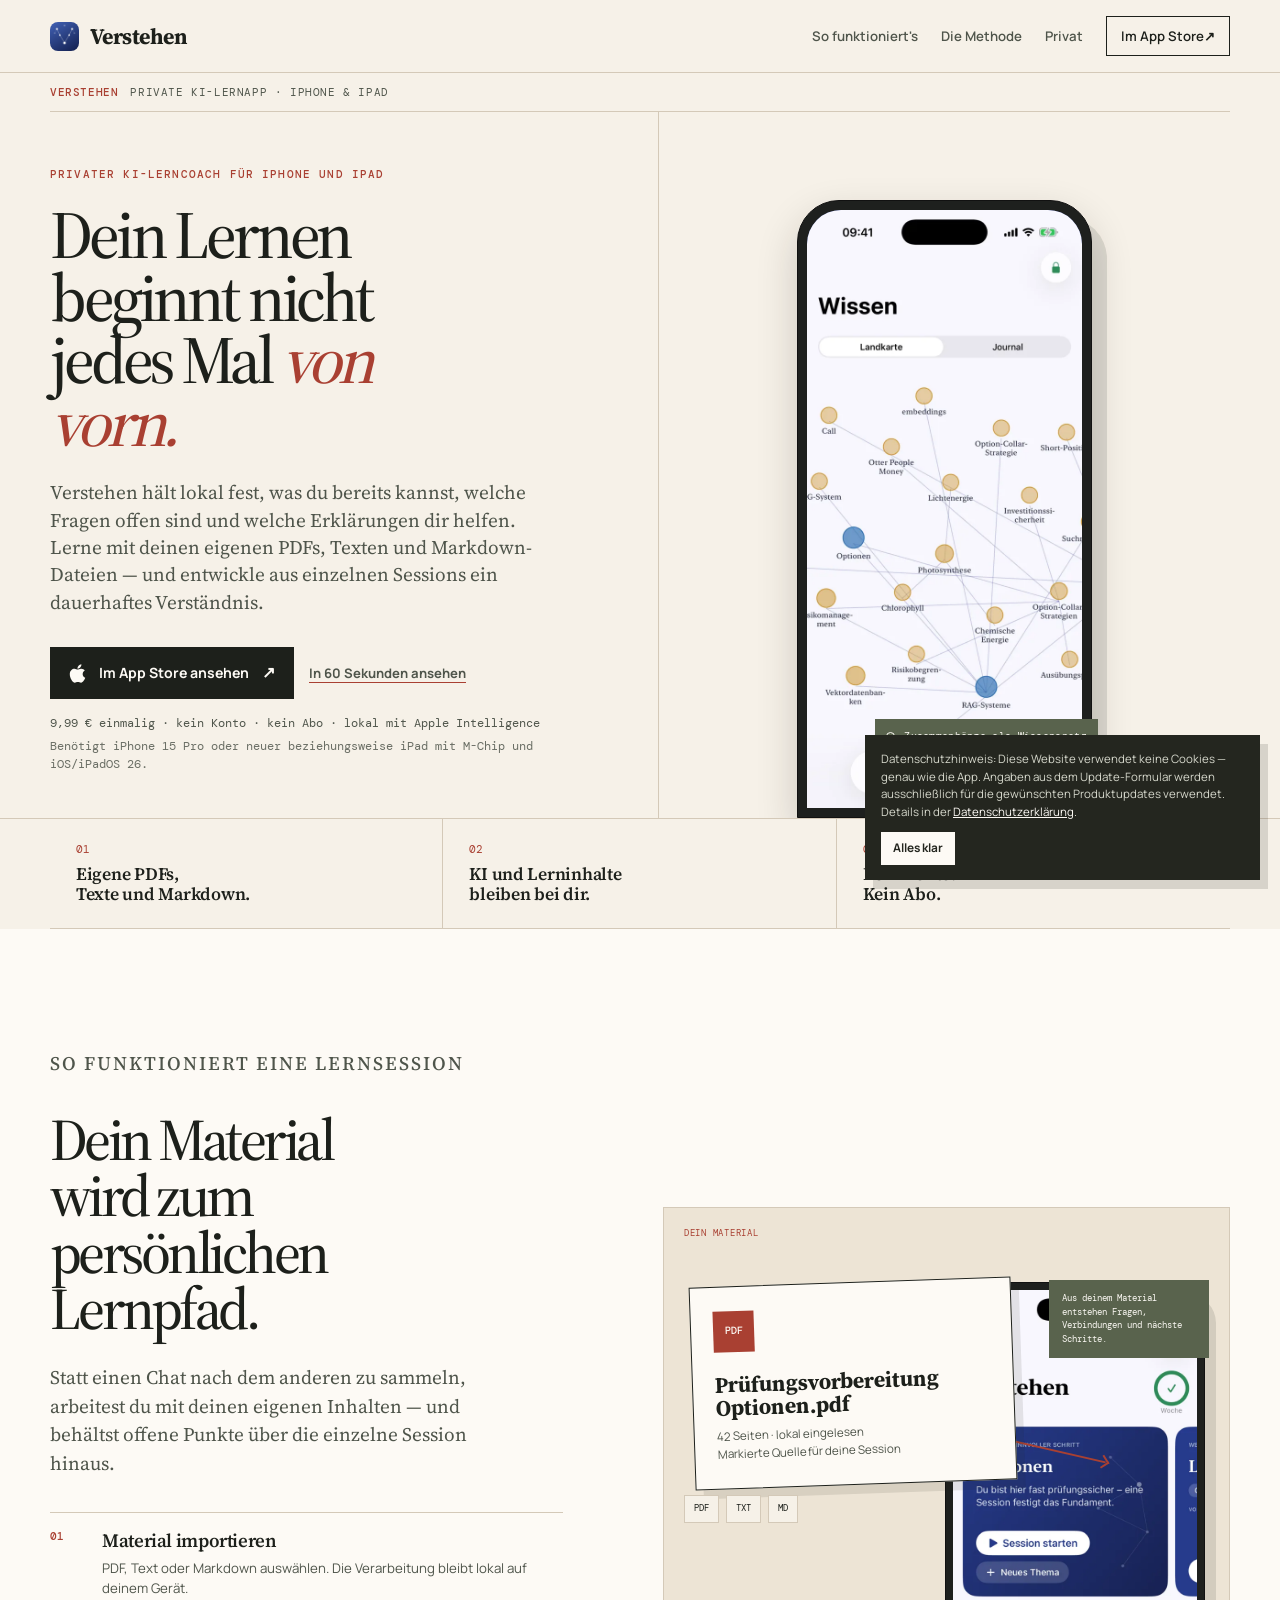
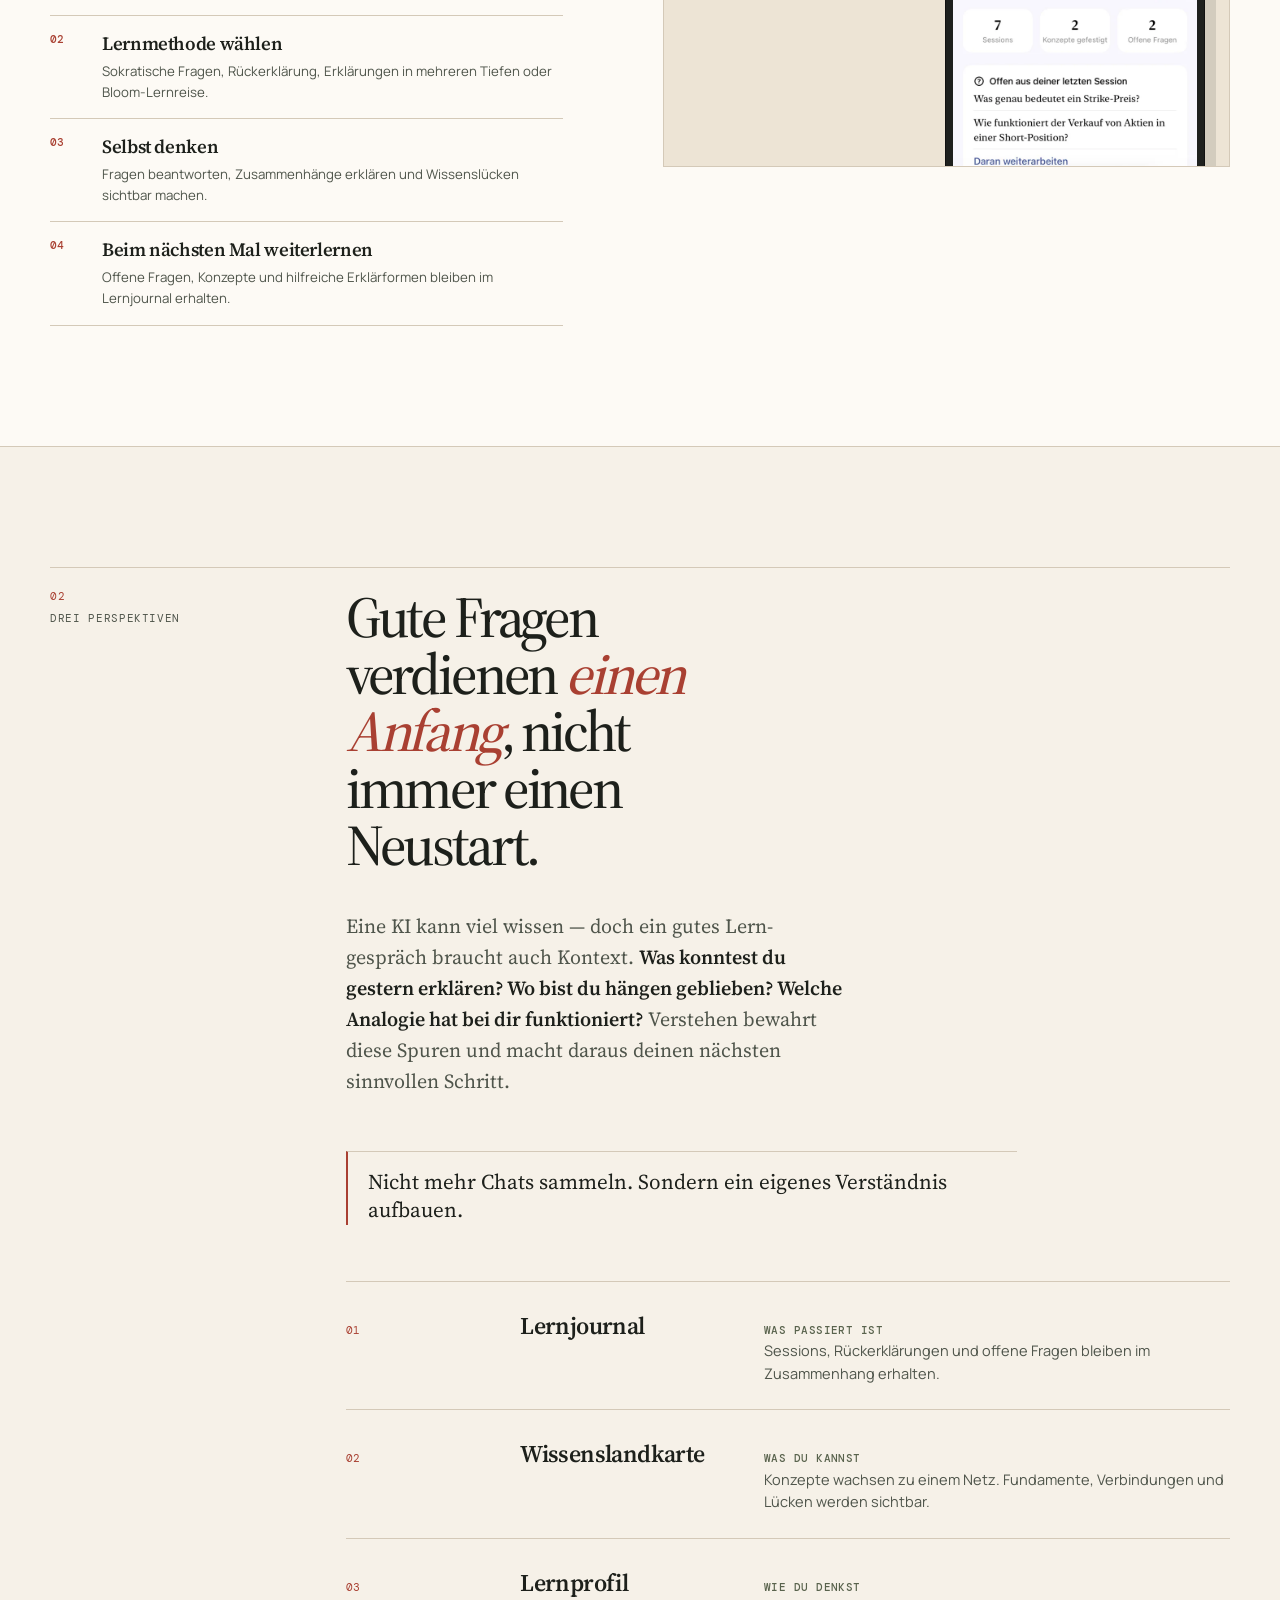
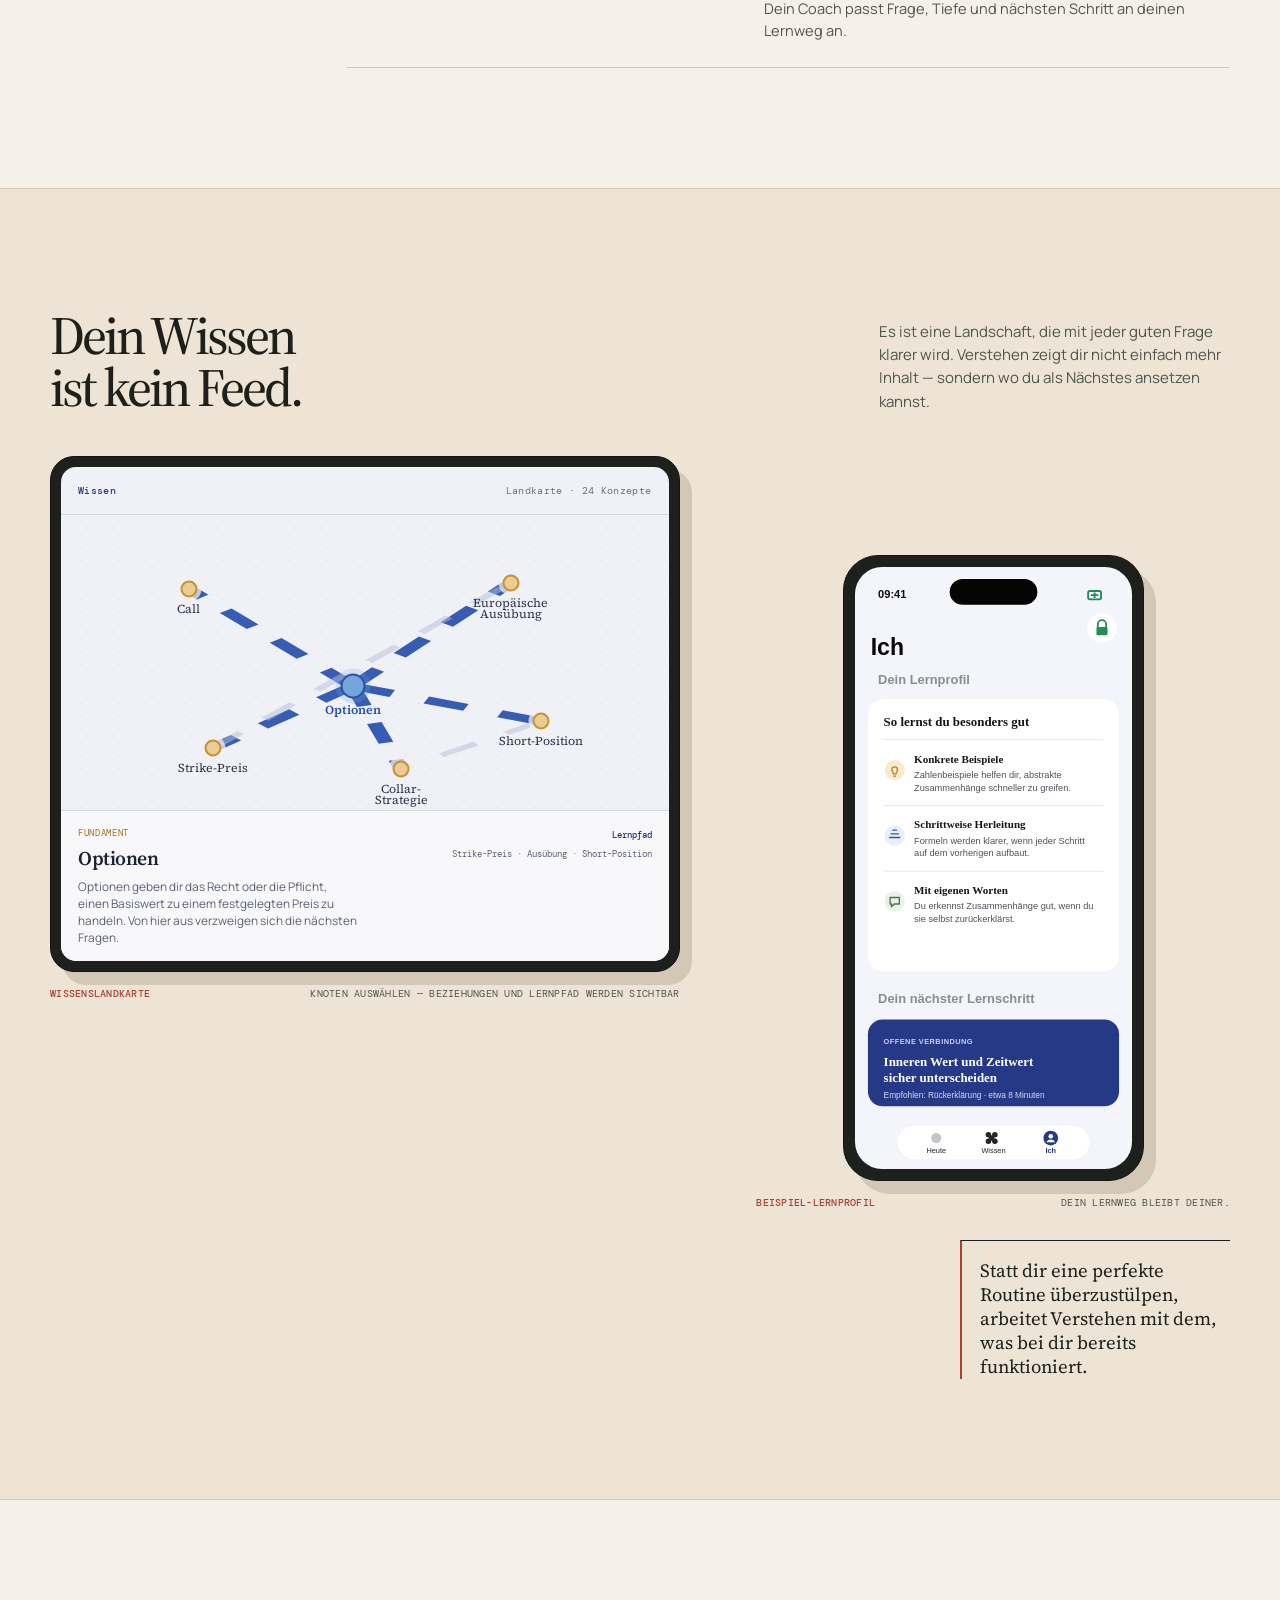
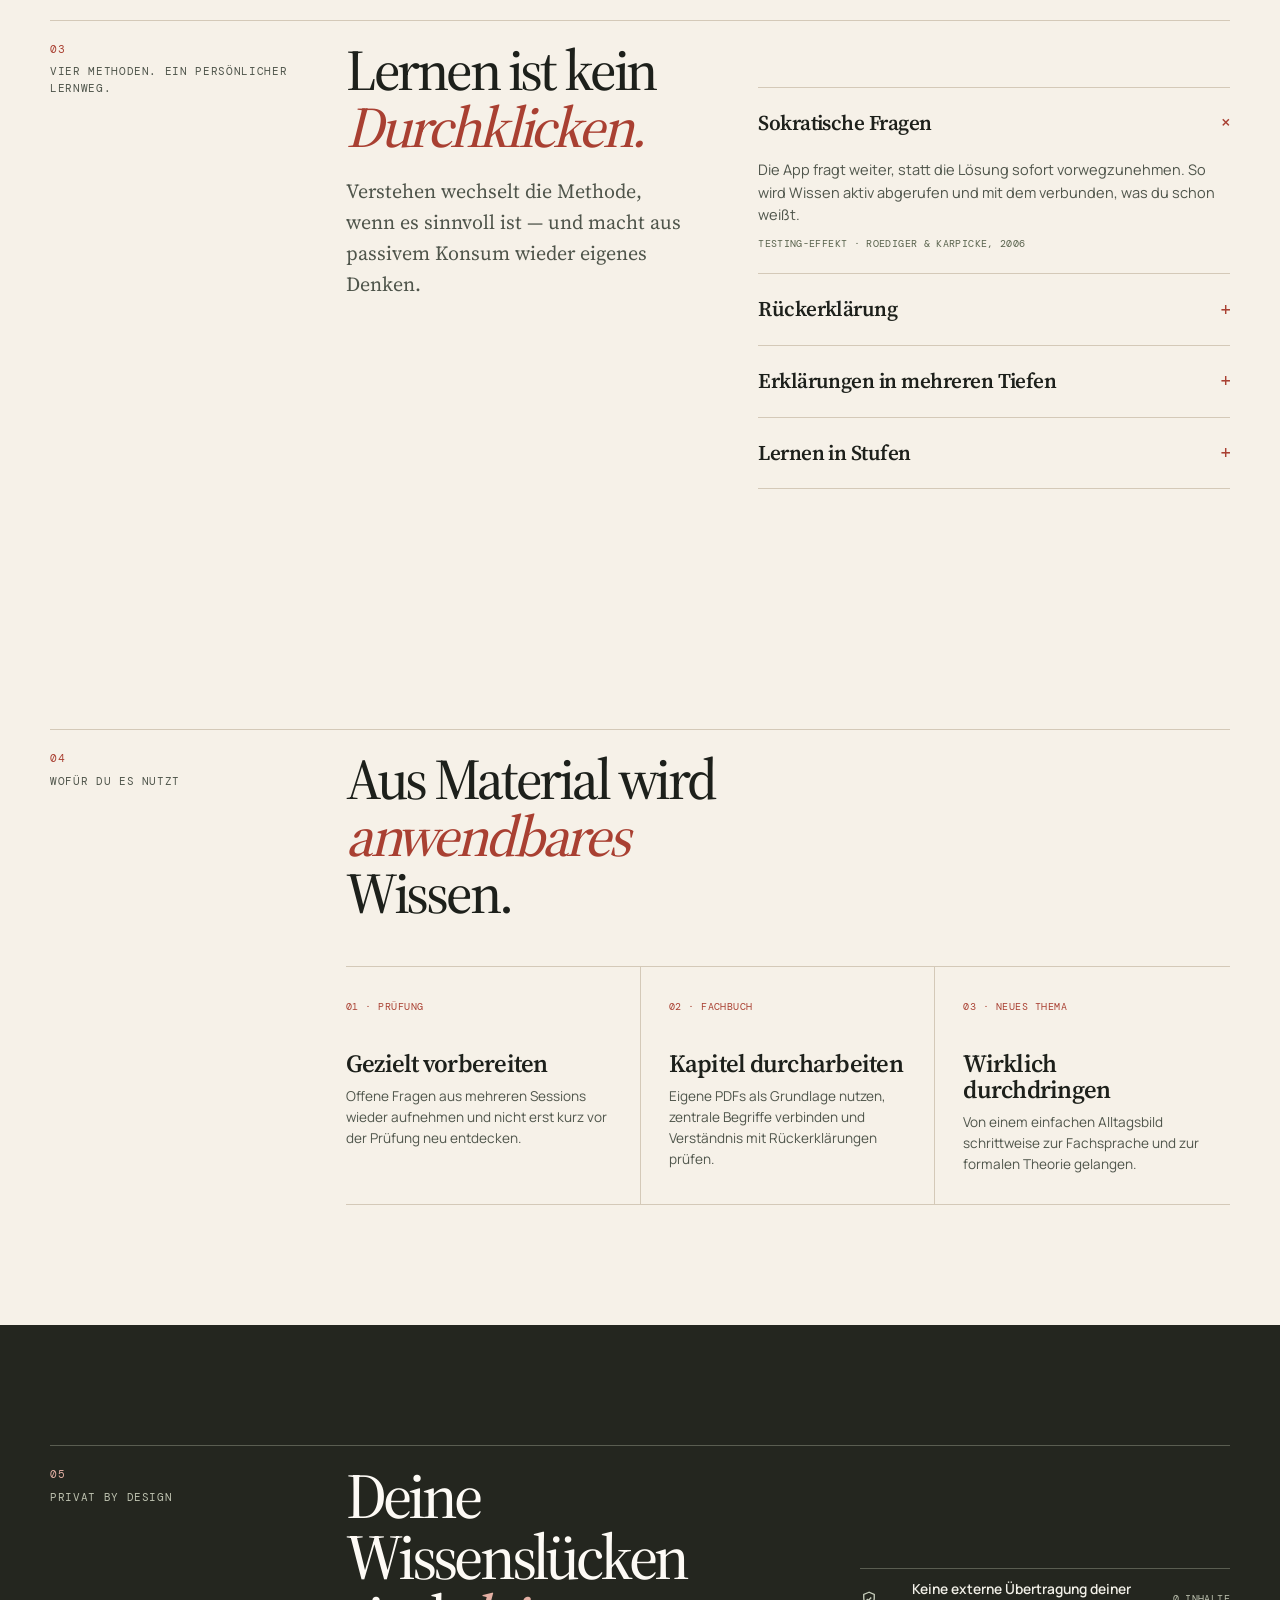
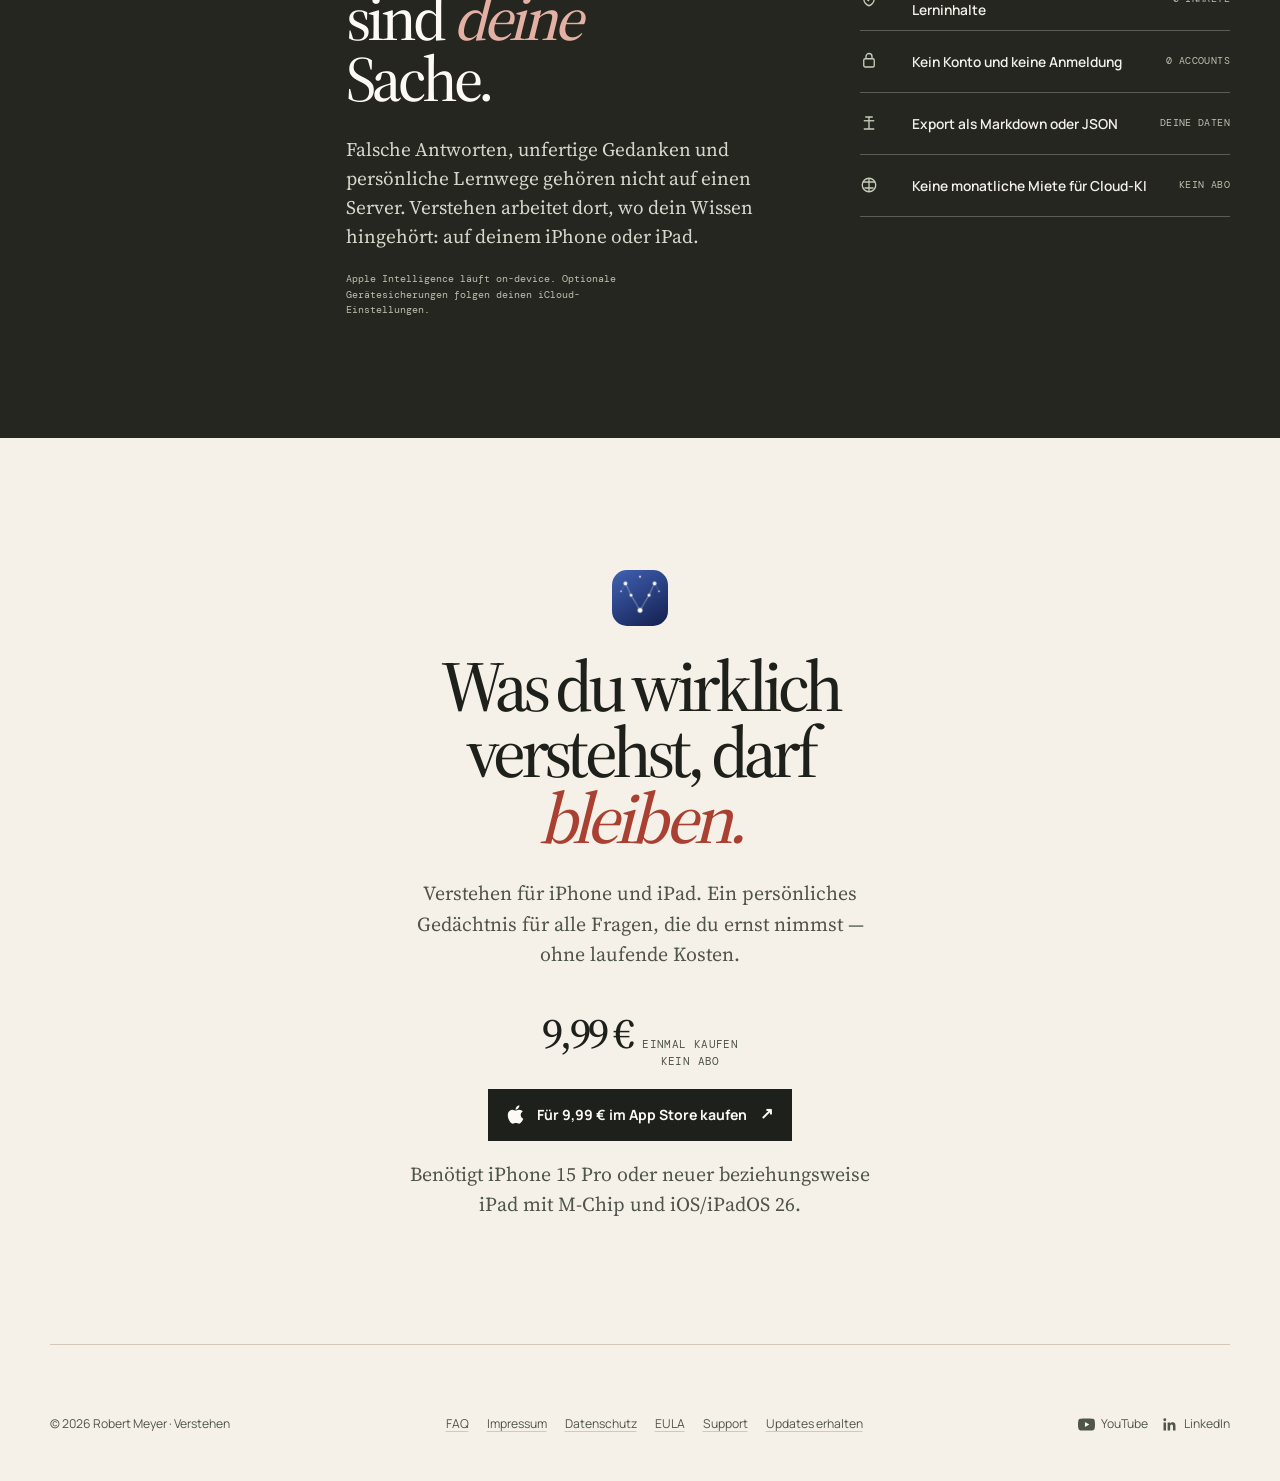
==== commit 73ae0520: "Add files via upload update scroll" ====
--- a/index.html
+++ b/index.html
@@ -278,6 +278,10 @@
     .cookie p { margin: 0 0 12px; color: #d5d7cb; font-size: .72rem; line-height: 1.52; }
     .cookie a { color: var(--paper-light); }
     .cookie button { min-height: 33px; padding: 0 12px; color: var(--night); border: 0; background: var(--paper-light); font-size: .74rem; font-weight: 700; cursor: pointer; }
+    .scroll-top { position: fixed; right: 20px; bottom: 20px; z-index: 35; display: grid; place-items: center; width: 48px; height: 48px; padding: 0; color: var(--ink); border: 1px solid var(--ink); border-radius: 0; background: var(--paper-light); box-shadow: 5px 6px 0 rgb(29 32 27 / .14); cursor: pointer; opacity: 0; visibility: hidden; pointer-events: none; transform: translateY(10px); transition: color .16s ease, background .16s ease, box-shadow .16s ease, opacity .2s ease, transform .2s ease, visibility 0s linear .2s; }
+    .scroll-top.is-visible { opacity: 1; visibility: visible; pointer-events: auto; transform: none; transition-delay: 0s; }
+    .scroll-top:hover { color: var(--paper-light); background: var(--ink); box-shadow: 2px 3px 0 rgb(29 32 27 / .14); transform: translate(2px, 2px); }
+    .scroll-top svg { width: 19px; height: 19px; fill: none; stroke: currentColor; stroke-linecap: square; stroke-linejoin: miter; stroke-width: 1.8; }
 
     [data-reveal] { opacity: 0; transform: translateY(14px); transition: opacity .48s ease, transform .48s ease; }
     [data-reveal].is-visible { opacity: 1; transform: none; }
@@ -347,6 +351,7 @@
       .footer-row { align-items: flex-start; flex-direction: column; }
       .footer-links { justify-content: flex-start; gap: 12px 17px; }
       .update-card { padding: 31px 24px; }
+      .scroll-top { right: 16px; bottom: 16px; }
     }
   </style>
 </head>
@@ -607,6 +612,9 @@
     <p>Datenschutzhinweis: Diese Website verwendet keine Cookies — genau wie die App. Angaben aus dem Update-Formular werden ausschließlich für die gewünschten Produktupdates verwendet. Details in der <a class="legal-link" href="datenschutz.html" data-legal-title="Datenschutz">Datenschutzerklärung</a>.</p>
     <button type="button" id="cookieOk">Alles klar</button>
   </div>
+  <button class="scroll-top" type="button" id="scrollTop" aria-label="Nach oben scrollen" title="Nach oben">
+    <svg viewBox="0 0 24 24" aria-hidden="true" focusable="false"><path d="M5 11.5 12 4.5l7 7M12 5v15"/></svg>
+  </button>
 
   <script>
     const reveal = document.querySelectorAll('[data-reveal]');
@@ -737,6 +745,16 @@
       try { localStorage.setItem('verstehen-cookie-hinweis', '1'); } catch (_) {}
       cookie.classList.add('hide');
     });
+
+    const scrollTopButton = document.getElementById('scrollTop');
+    const updateScrollTopButton = () => scrollTopButton.classList.toggle('is-visible', window.scrollY > Math.min(640, window.innerHeight * .7));
+    addEventListener('scroll', updateScrollTopButton, { passive: true });
+    addEventListener('resize', updateScrollTopButton);
+    scrollTopButton.addEventListener('click', () => {
+      const reducedMotion = matchMedia('(prefers-reduced-motion: reduce)').matches;
+      scrollTo({ top: 0, behavior: reducedMotion ? 'auto' : 'smooth' });
+    });
+    updateScrollTopButton();
 
     const updates = document.getElementById('updates');
     const openUpdates = document.getElementById('openUpdates');
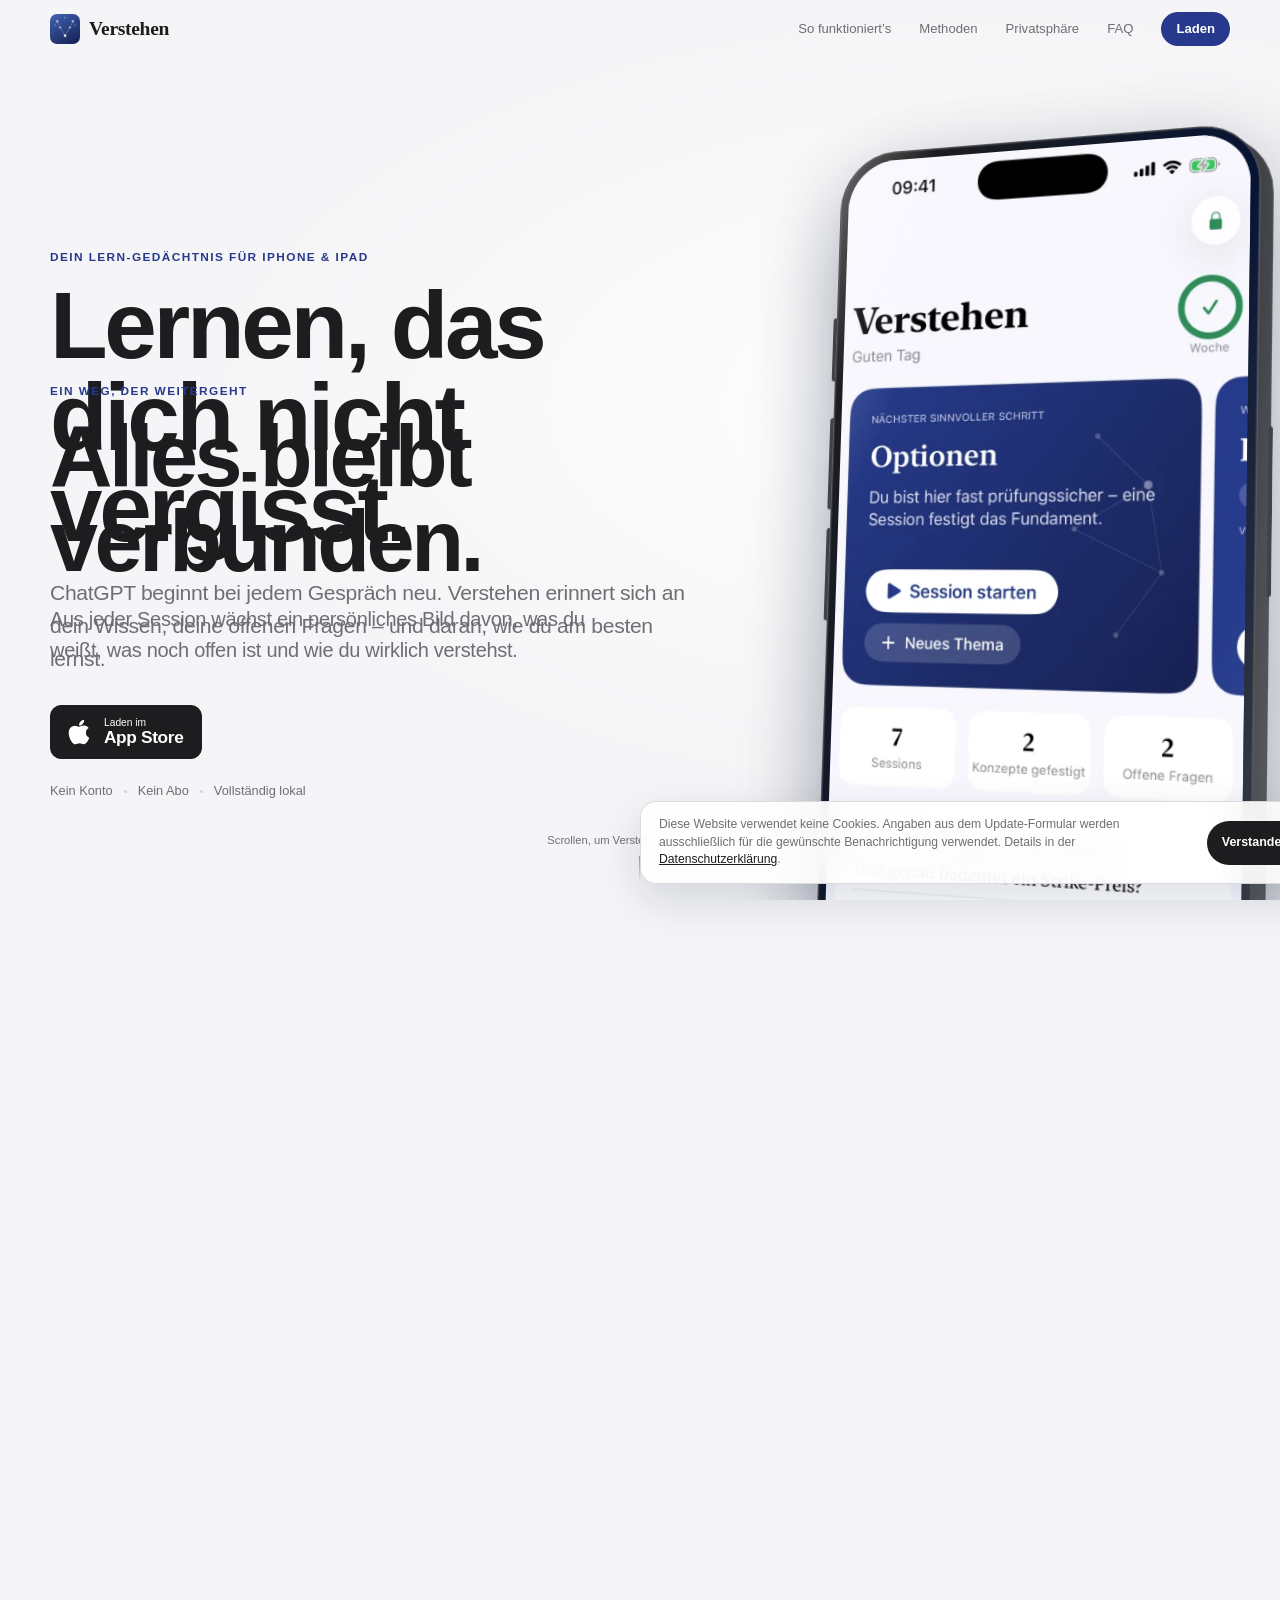
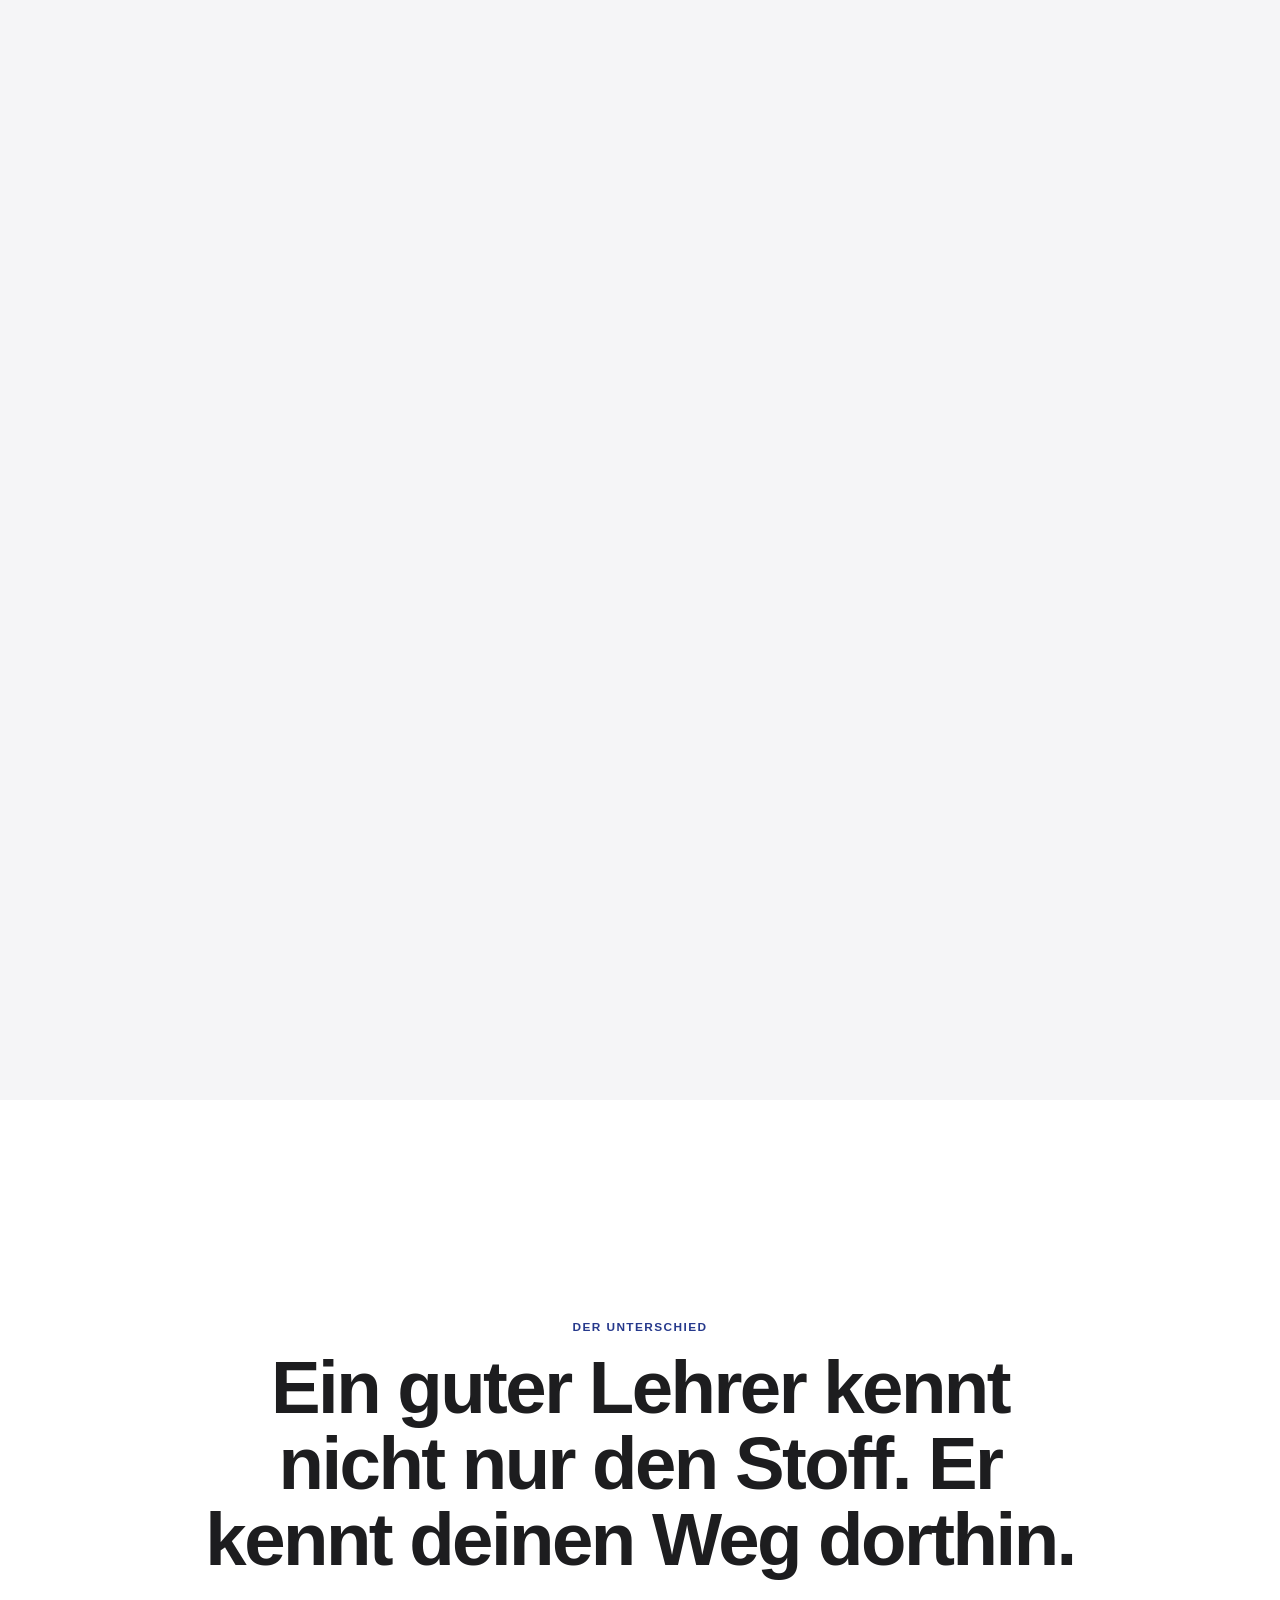
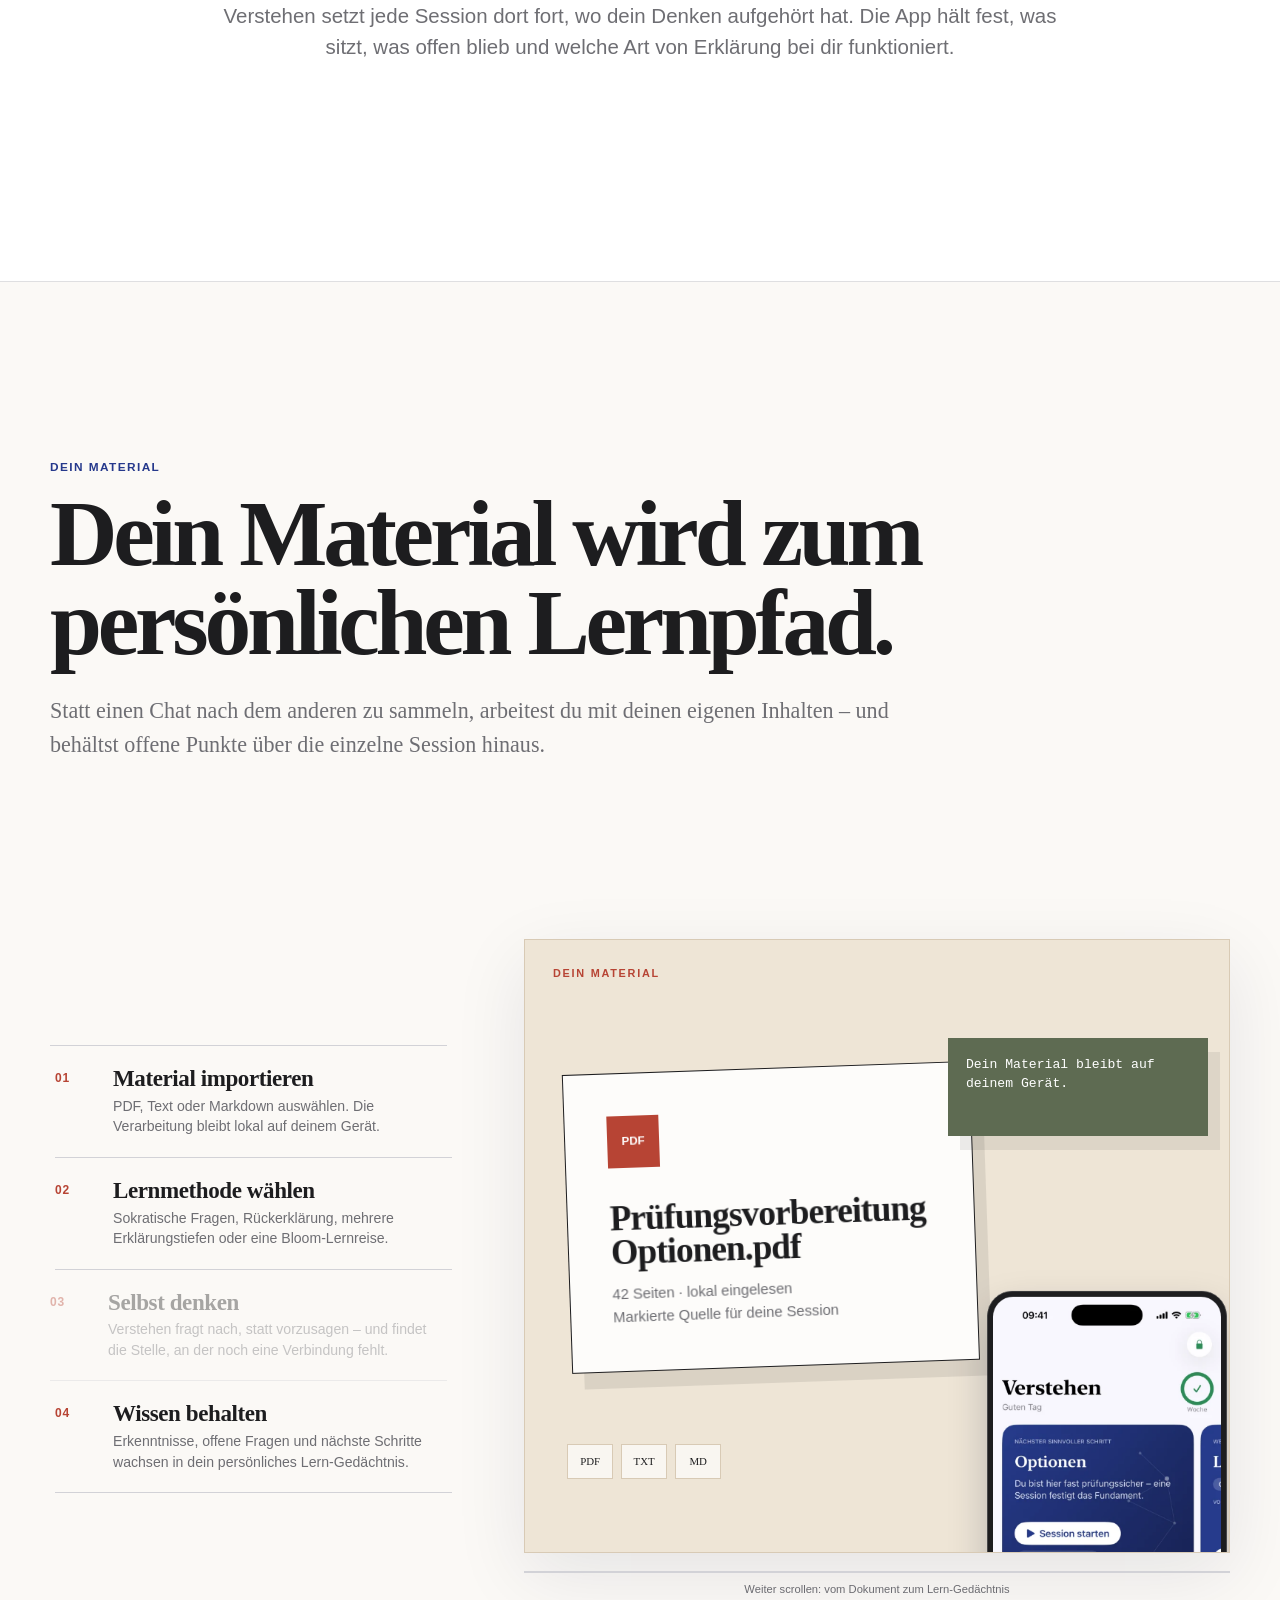
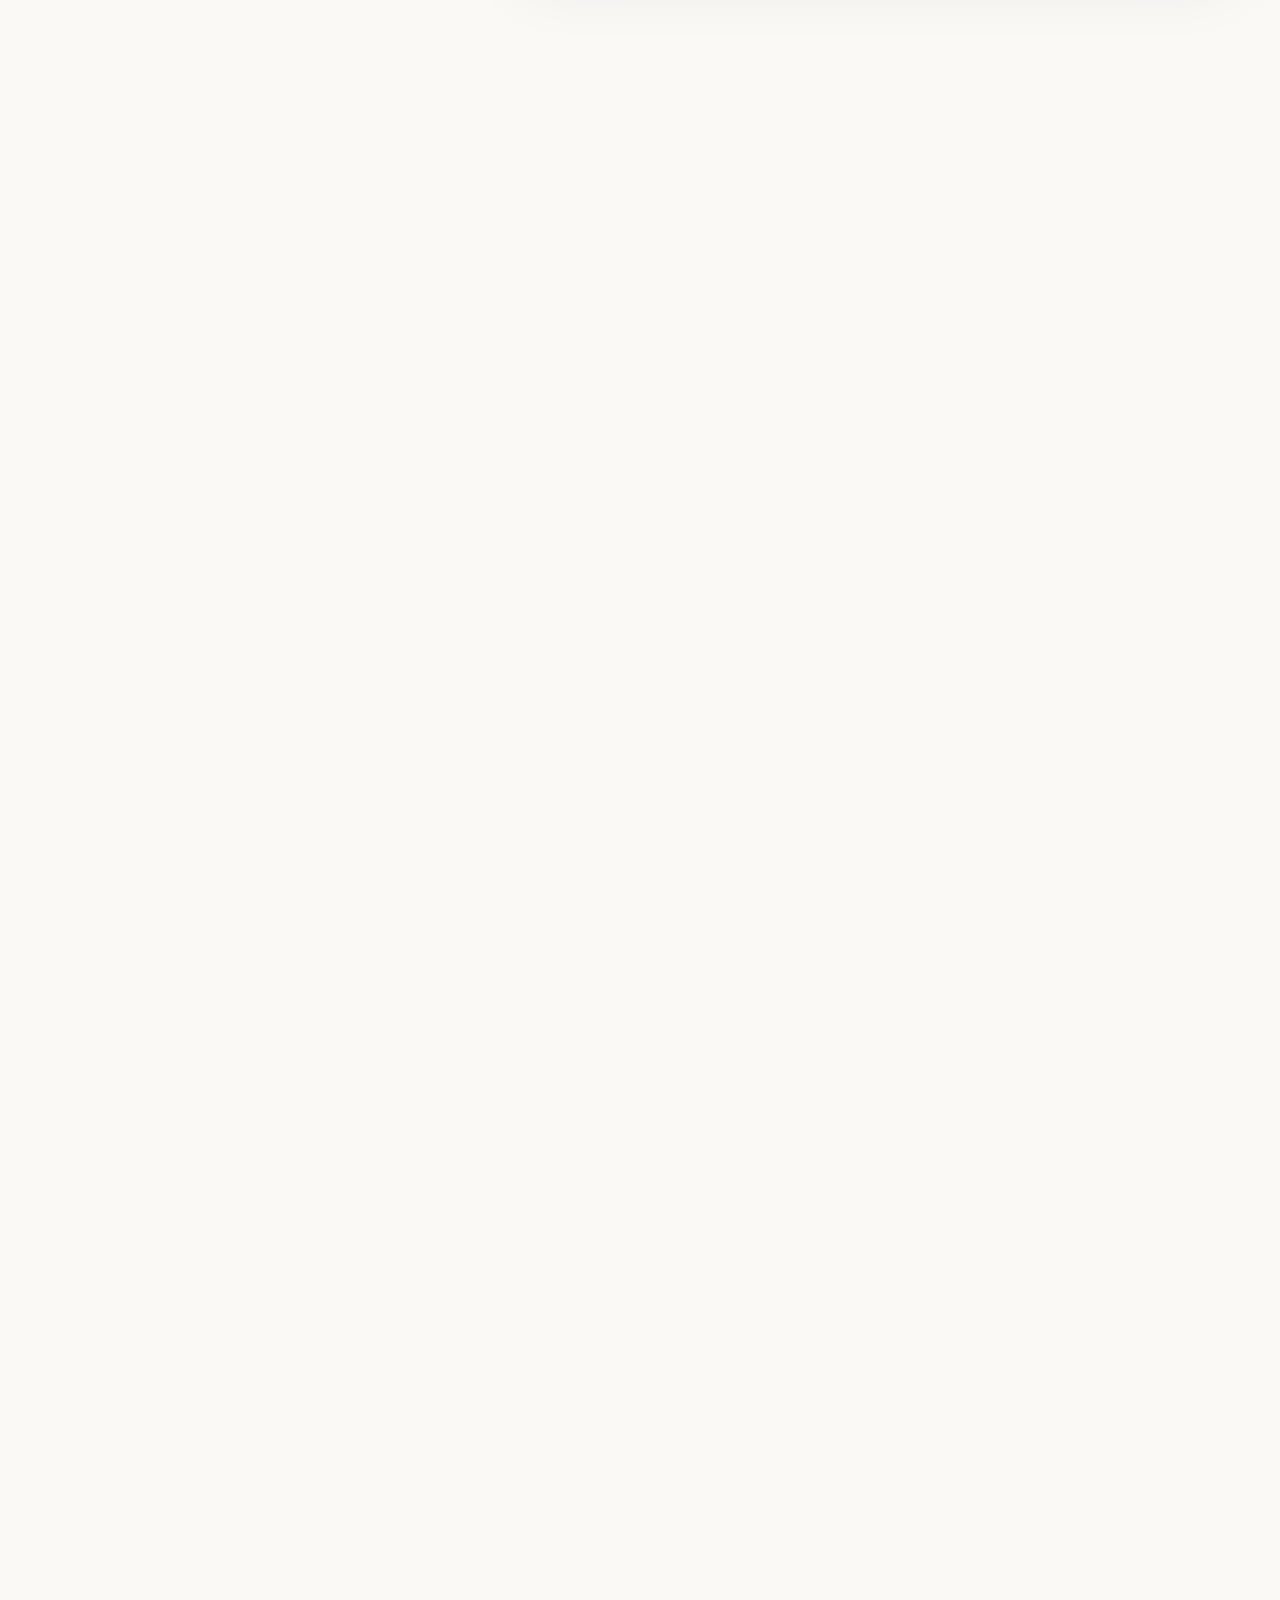
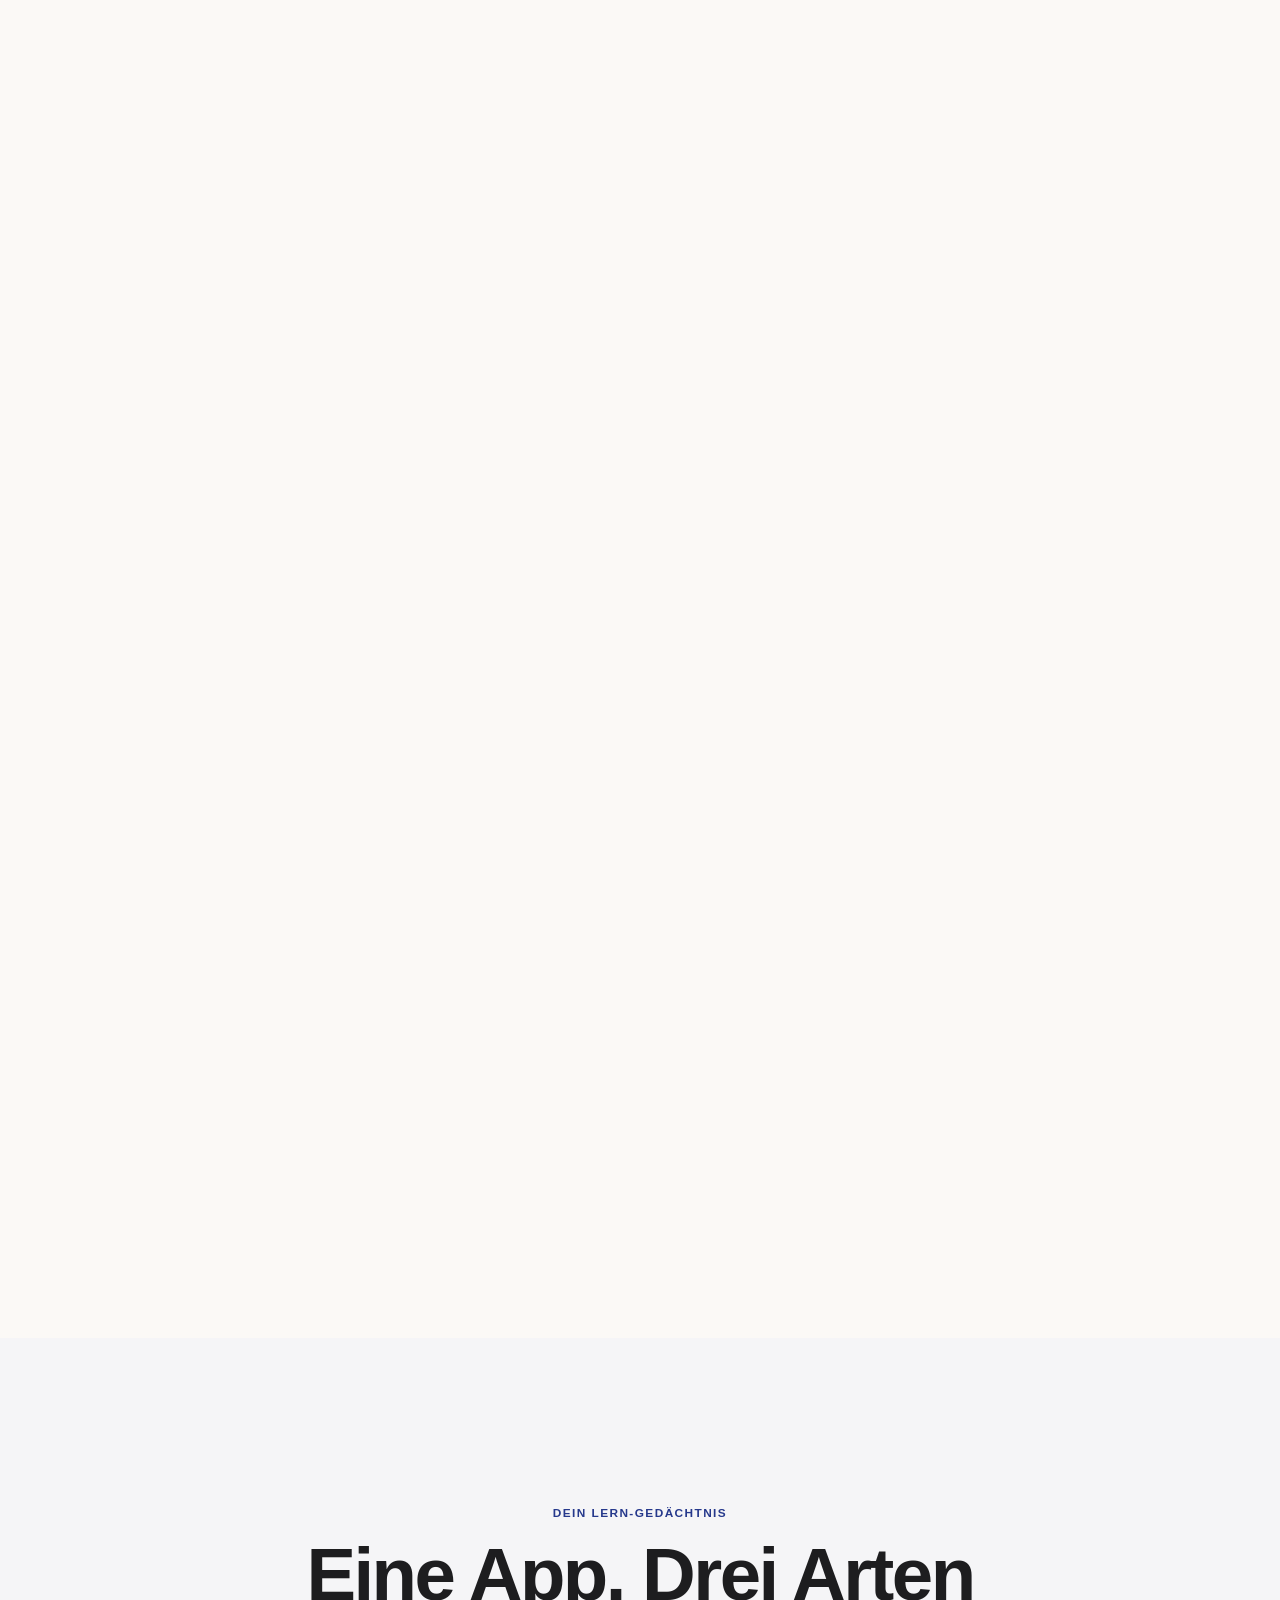
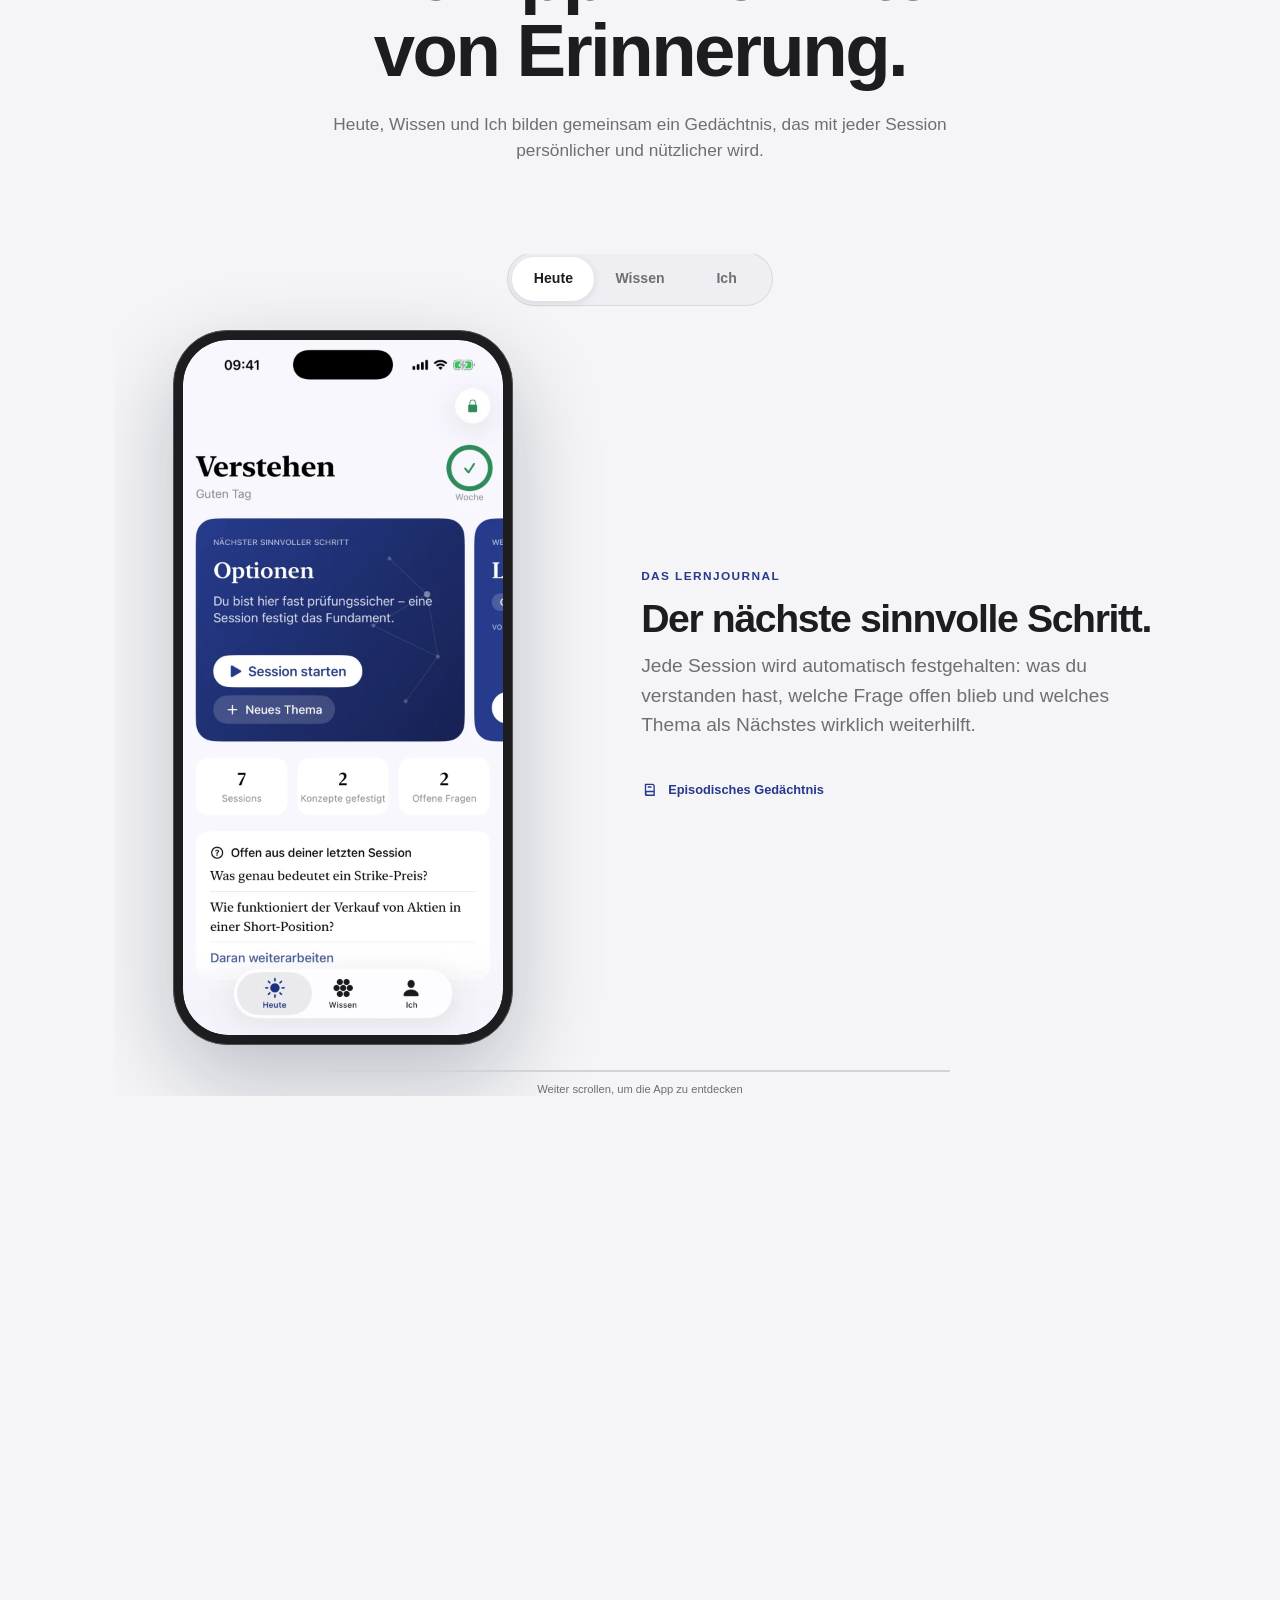
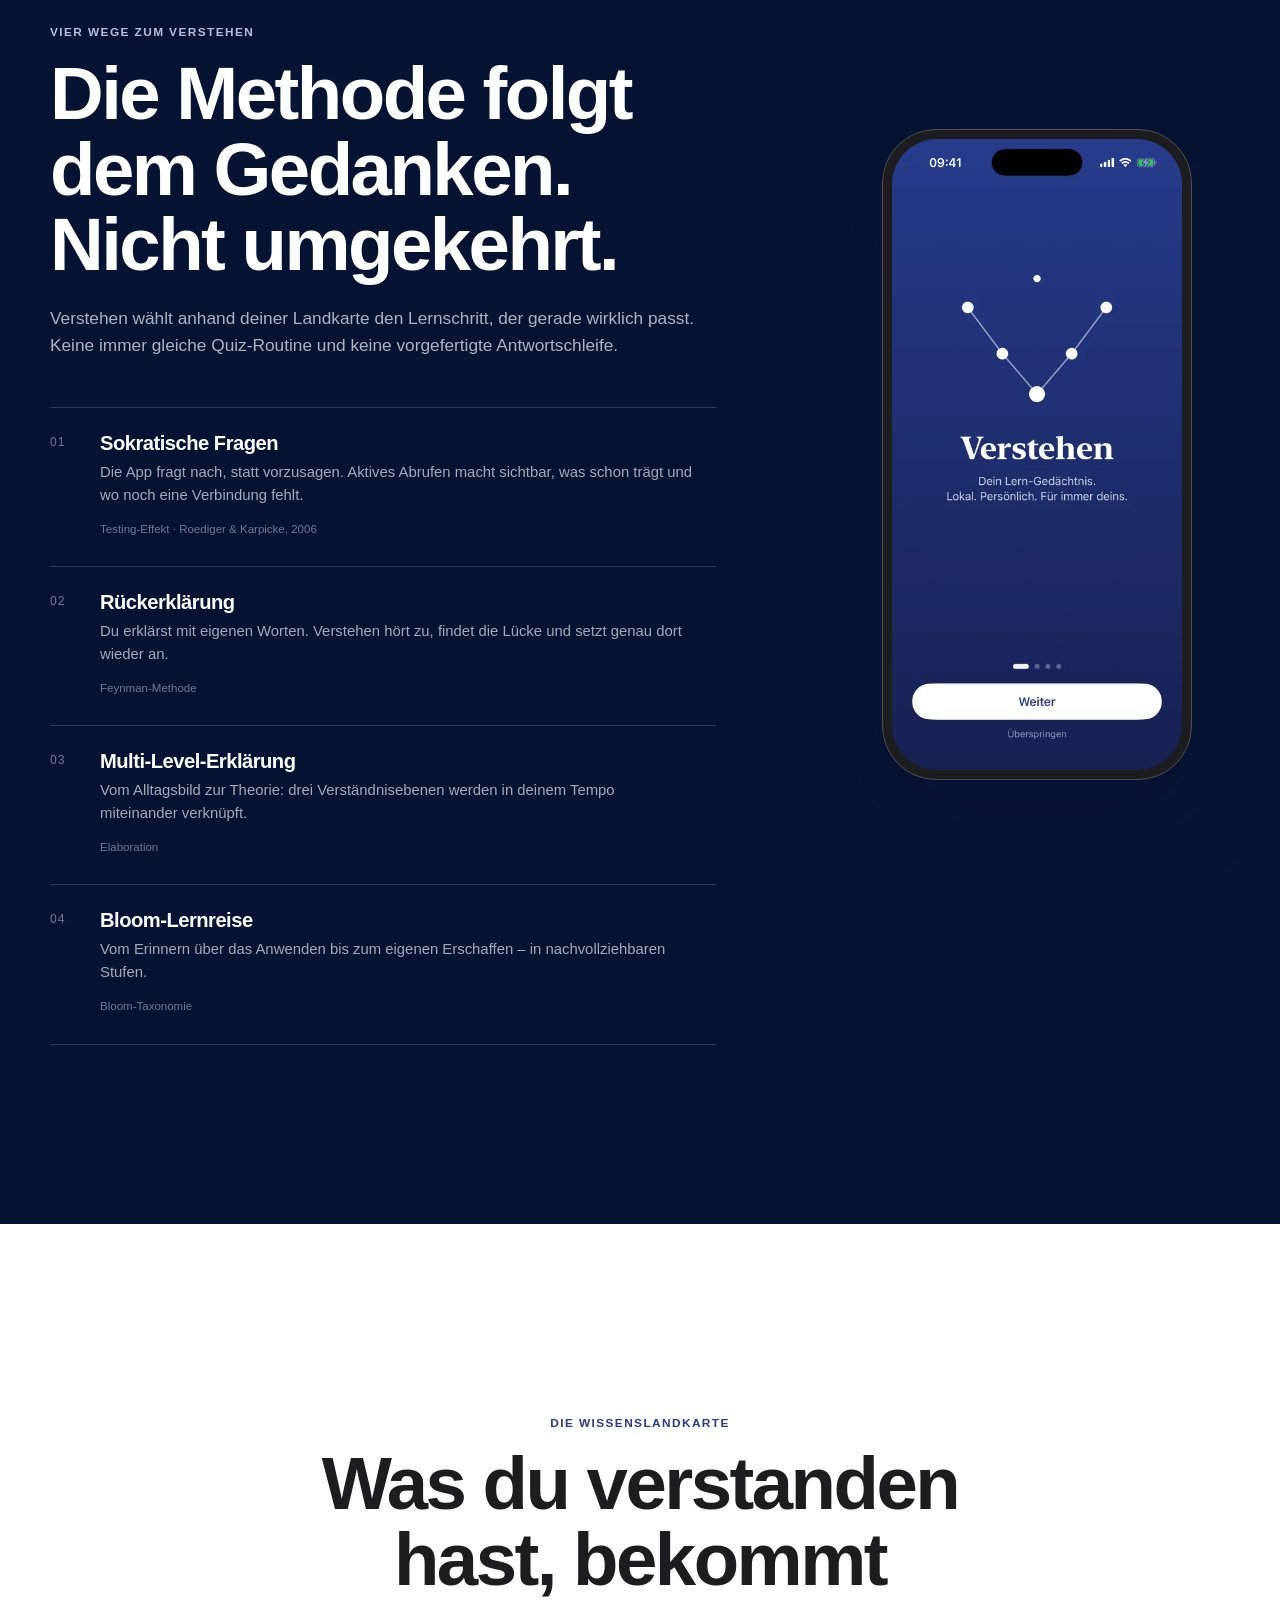
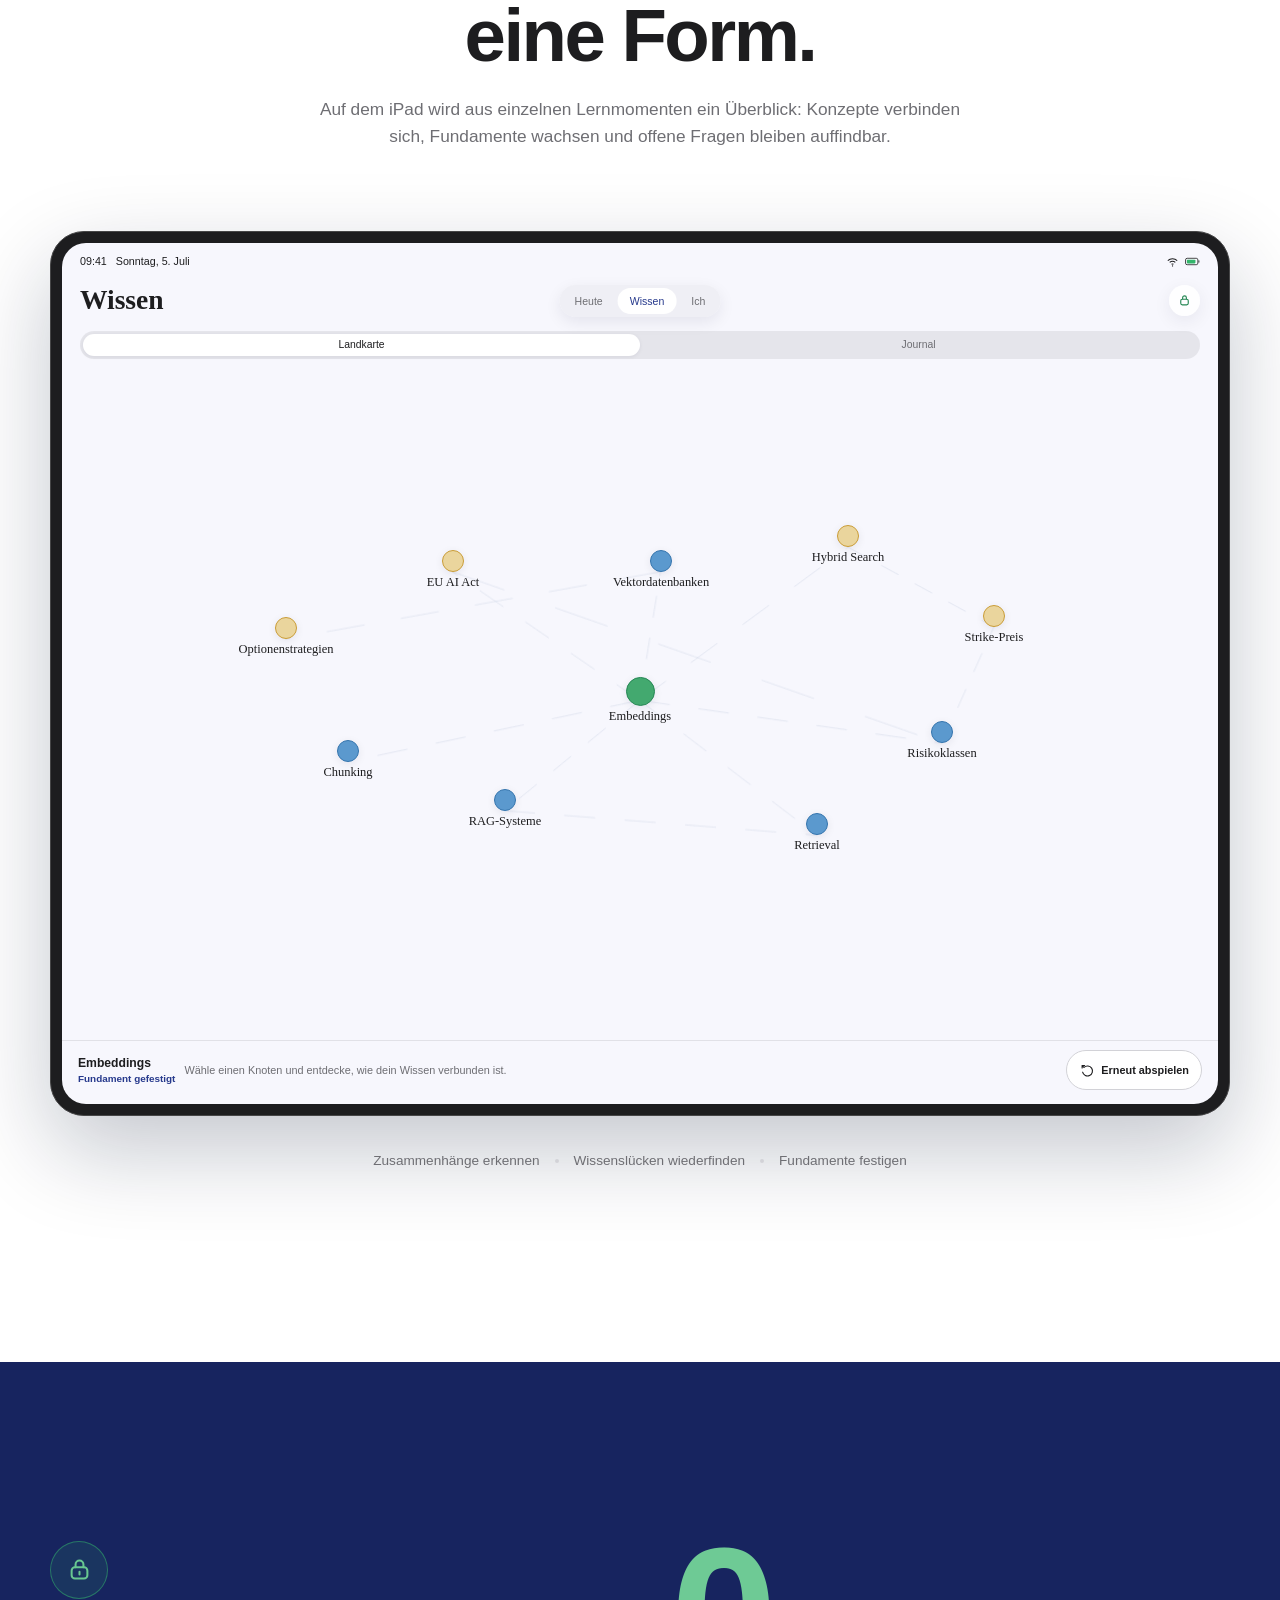
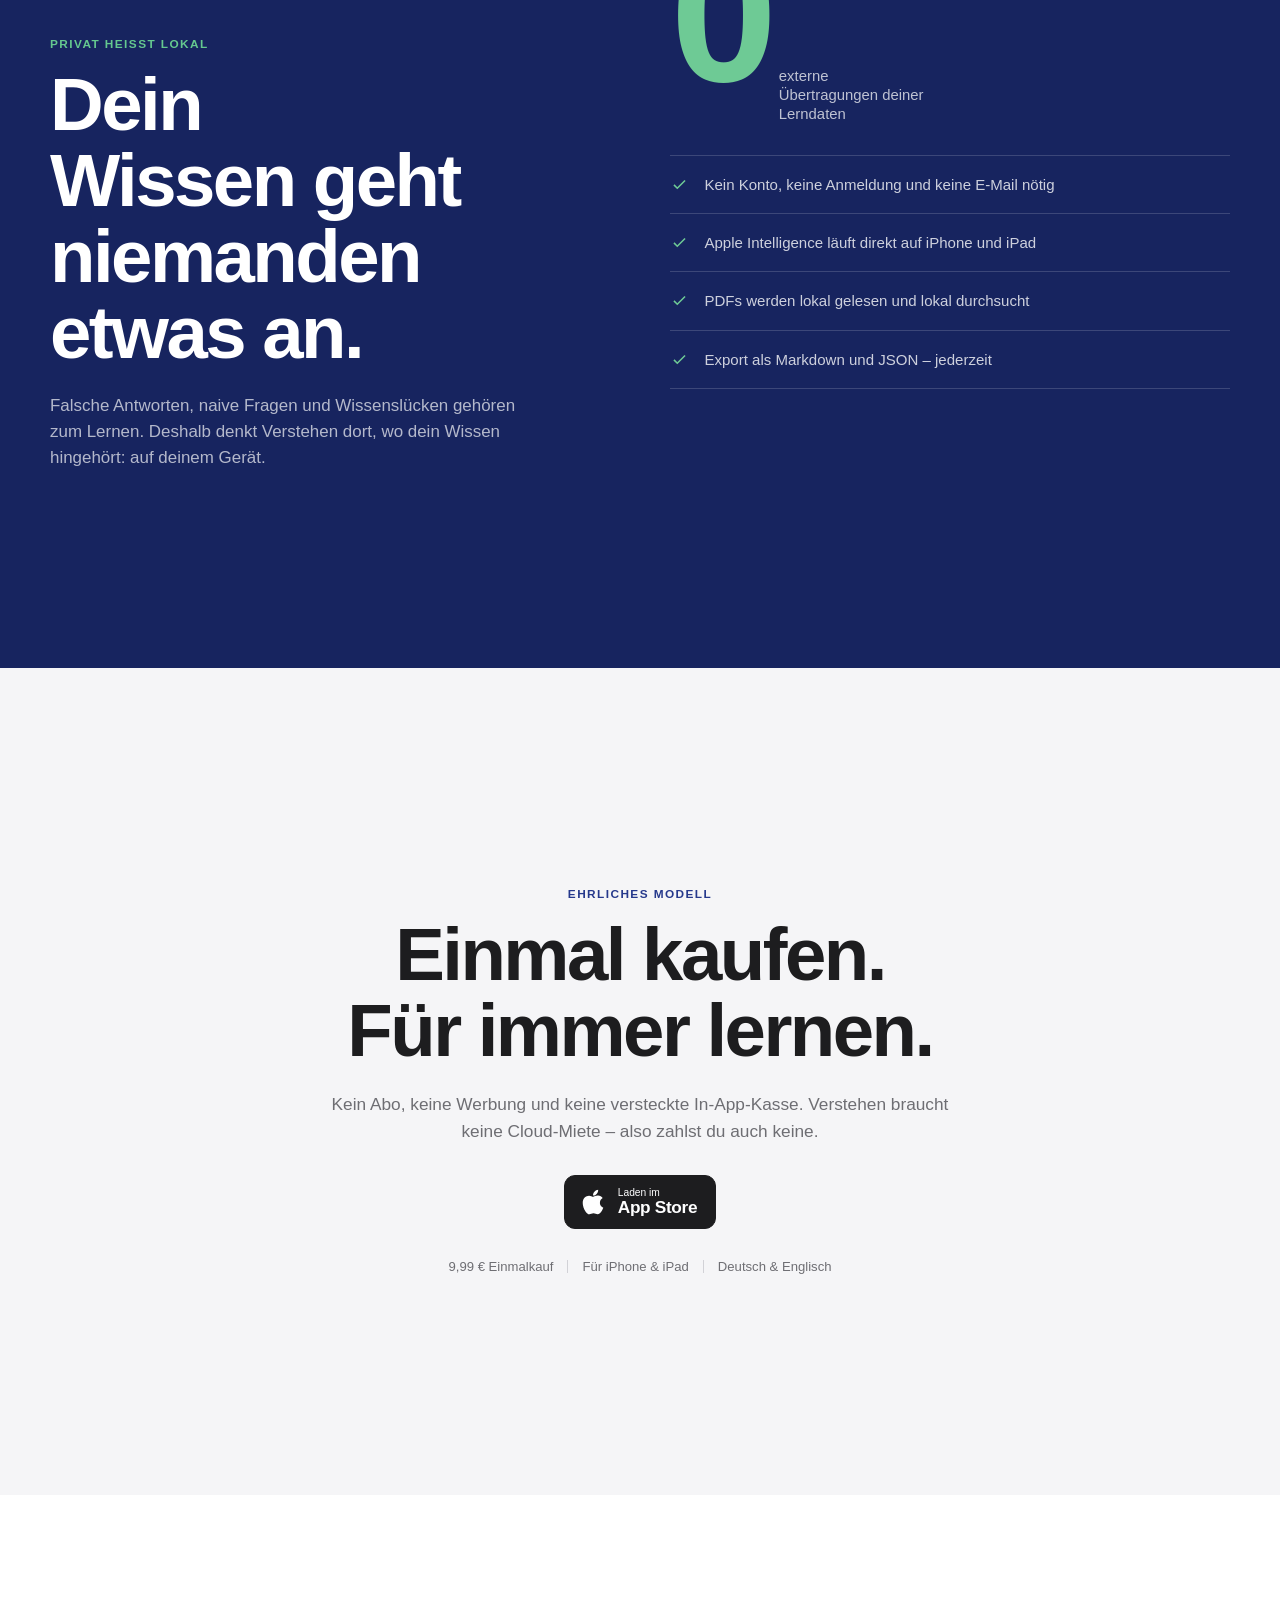
==== commit 164ee36c: "Add files via upload neuer stil" ====
--- a/index.html
+++ b/index.html
@@ -1,834 +1,4529 @@
-<!doctype html>
+<!DOCTYPE html>
 <html lang="de">
 <head>
-  <meta charset="utf-8">
-  <meta name="viewport" content="width=device-width, initial-scale=1">
-  <title>Verstehen – private KI-Lernapp für iPhone und iPad</title>
-  <meta name="description" content="Lerne mit eigenen PDFs und Apple Intelligence. Verstehen behält Lernstand, offene Fragen und Lernwege lokal auf deinem Gerät – ohne Konto und Abo.">
-  <link rel="canonical" href="https://verstehen-app.de/">
-  <link rel="icon" type="image/png" href="favicon.png">
-  <link rel="apple-touch-icon" href="apple-touch-icon.png">
-  <meta name="theme-color" content="#f6f1e8">
-  <meta property="og:type" content="website">
-  <meta property="og:site_name" content="Verstehen">
-  <meta property="og:title" content="Verstehen – private KI-Lernapp für iPhone und iPad">
-  <meta property="og:description" content="Lerne mit eigenen PDFs. Verstehen behält Lernstand, offene Fragen und Lernwege lokal auf deinem Gerät.">
-  <meta property="og:url" content="https://verstehen-app.de/">
-  <meta property="og:image" content="https://verstehen-app.de/verstehen-og.jpg">
-  <meta property="og:locale" content="de_DE">
-  <link rel="stylesheet" href="fonts.css">
-  <script src="https://analyse.ki-notch.de/api/script.js" data-site-id="8475d57c6e8d" defer></script>
-  <script type="application/ld+json">
-  {
-    "@context": "https://schema.org",
-    "@type": "SoftwareApplication",
-    "name": "Verstehen",
-    "operatingSystem": "iOS, iPadOS",
-    "applicationCategory": "EducationalApplication",
-    "description": "Private KI-Lernapp mit Apple Intelligence: mit eigenen PDFs lernen, offene Fragen behalten und einen persönlichen Lernpfad aufbauen — vollständig on-device.",
-    "image": "https://verstehen-app.de/verstehen-og.jpg",
-    "downloadUrl": "https://apps.apple.com/de/app/verstehen-lern-ged%C3%A4chtnis/id6787693752",
-    "offers": {"@type":"Offer","price":"9.99","priceCurrency":"EUR","availability":"https://schema.org/InStock","url":"https://apps.apple.com/de/app/verstehen-lern-ged%C3%A4chtnis/id6787693752"},
-    "author": {"@type":"Person","name":"Robert Meyer"},
-    "inLanguage": ["de", "en"]
-  }
-  </script>
-  <style>
-    :root {
-      --paper: #f6f1e8;
-      --paper-deep: #ede4d5;
-      --paper-light: #fdfaf5;
-      --ink: #1d201b;
-      --ink-soft: #4f554b;
-      --line: #d4c9b8;
-      --red: #a94032;
-      --red-dark: #782d24;
-      --moss: #59634d;
-      --night: #24261f;
-      --font-display: "Source Serif 4", Georgia, serif;
-      --font-body: "Manrope", -apple-system, BlinkMacSystemFont, "Segoe UI", sans-serif;
-      --font-mono: "DM Mono", ui-monospace, SFMono-Regular, Menlo, monospace;
-    }
-
-    * { box-sizing: border-box; }
-    html { scroll-behavior: smooth; }
-    body { margin: 0; color: var(--ink); background: var(--paper); font-family: var(--font-body); font-size: 16px; line-height: 1.55; -webkit-font-smoothing: antialiased; }
-    ::selection { background: var(--red); color: var(--paper-light); }
-    a { color: inherit; }
-    img { display: block; max-width: 100%; height: auto; }
-    button, input { font: inherit; }
-    .shell { width: min(1180px, calc(100% - 48px)); margin: 0 auto; }
-    .skip-link { position: fixed; top: 10px; left: 10px; z-index: 100; padding: 10px 14px; color: var(--paper-light); background: var(--ink); transform: translateY(-160%); }
-    .skip-link:focus { transform: translateY(0); }
-    :focus-visible { outline: 3px solid var(--red); outline-offset: 4px; }
-
-    /* Header */
-    .site-header { border-bottom: 1px solid var(--line); background: color-mix(in srgb, var(--paper) 94%, transparent); position: sticky; top: 0; z-index: 20; backdrop-filter: blur(10px); }
-    .masthead { min-height: 72px; display: flex; align-items: center; justify-content: space-between; gap: 26px; }
-    .wordmark { display: inline-flex; align-items: center; gap: 11px; font-family: var(--font-display); font-weight: 700; font-size: 1.38rem; text-decoration: none; letter-spacing: -.025em; }
-    .wordmark img { width: 29px; height: 29px; border-radius: 8px; }
-    .site-nav { display: flex; align-items: center; gap: 23px; }
-    .site-nav a { color: var(--ink-soft); font-size: .83rem; font-weight: 600; text-decoration: none; }
-    .site-nav a:hover { color: var(--red-dark); }
-    .nav-store { display: inline-flex; align-items: center; min-height: 40px; padding: 0 14px; border: 1px solid var(--ink); color: var(--ink) !important; }
-    .nav-store:hover { color: var(--paper-light) !important; background: var(--ink); }
-
-    /* Intro */
-    .issue-line { min-height: 39px; display: flex; align-items: center; gap: 12px; color: var(--ink-soft); border-bottom: 1px solid var(--line); font-family: var(--font-mono); font-size: .68rem; letter-spacing: .055em; text-transform: uppercase; }
-    .issue-line b { color: var(--red); font-weight: 500; }
-    .hero { position: relative; overflow: hidden; background: var(--paper); border-bottom: 1px solid var(--line); }
-    .hero-grid { position: relative; display: grid; grid-template-columns: minmax(0, 1.03fr) minmax(340px, .97fr); min-height: 640px; }
-    .hero-copy { display: flex; flex-direction: column; justify-content: center; padding: 54px 8% 44px 0; }
-    .kicker { margin: 0 0 21px; color: var(--red); font-family: var(--font-mono); font-size: .69rem; font-weight: 500; letter-spacing: .105em; text-transform: uppercase; }
-    h1, h2, h3, p { margin-top: 0; }
-    h1 { max-width: 11ch; margin-bottom: 25px; font-family: var(--font-display); font-size: clamp(3.15rem, 5.25vw, 4.85rem); font-weight: 500; letter-spacing: -.062em; line-height: .93; }
-    h1 em { color: var(--red); font-style: italic; }
-    .hero-lede { max-width: 49ch; margin-bottom: 31px; color: var(--ink-soft); font-family: var(--font-display); font-size: clamp(1.16rem, 1.5vw, 1.42rem); line-height: 1.43; }
-    .action-row { display: flex; flex-wrap: wrap; align-items: center; gap: 15px; }
-    .store-link { display: inline-flex; min-height: 52px; align-items: center; justify-content: center; gap: 13px; padding: 0 19px; color: var(--paper-light); background: var(--ink); font-size: .88rem; font-weight: 700; text-decoration: none; transition: background .16s ease, transform .16s ease; }
-    .store-link:hover { background: var(--red-dark); transform: translateY(-2px); }
-    .store-link svg { width: 17px; height: 21px; }
-    .quiet-link { color: var(--ink-soft); font-size: .82rem; font-weight: 700; text-decoration-color: var(--red); text-decoration-thickness: 1px; text-underline-offset: 4px; }
-    .hero-note { margin: 16px 0 0; color: var(--ink-soft); font-family: var(--font-mono); font-size: .72rem; line-height: 1.55; }
-    .hero-note span { display: block; }
-    .hero-requirement { margin-top: 5px; color: color-mix(in srgb, var(--ink-soft) 84%, transparent); }
-    .hero-visual { position: relative; min-height: 640px; display: flex; align-items: flex-end; justify-content: center; padding: 28px 32px 0; border-left: 1px solid var(--line); }
-    .device { position: relative; z-index: 1; width: min(295px, 83%); padding: 9px; background: #1e201e; border: 1px solid #111; border-radius: 42px 42px 0 0; box-shadow: 15px 17px 0 color-mix(in srgb, var(--ink) 12%, transparent), 0 17px 40px rgba(30, 27, 20, .19); }
-    .device-screen { position: relative; aspect-ratio: 1206 / 2622; overflow: hidden; border-radius: 34px 34px 0 0; background: #263987; }
-    .onboarding-frame { position: absolute; inset: 0; width: 100%; height: 100%; object-fit: cover; opacity: 0; }
-    .onboarding-frame.is-active { opacity: 1; }
-    .device-label { position: absolute; right: -7px; bottom: 64px; z-index: 3; display: flex; align-items: center; gap: 9px; padding: 9px 11px; color: var(--paper-light); background: var(--moss); font-family: var(--font-mono); font-size: .62rem; letter-spacing: .03em; }
-    .device-label::before { content: ""; width: 7px; height: 7px; border: 1px solid var(--paper-light); border-radius: 50%; }
-    .motion-toggle { position: absolute; z-index: 4; right: -18px; bottom: 14px; width: 34px; height: 34px; padding: 0; color: var(--ink-soft); border: 1px solid var(--line); border-radius: 50%; background: var(--paper-light); font-family: var(--font-mono); font-size: 0; cursor: pointer; }
-    .motion-toggle::before { content: "Ⅱ"; font-size: .88rem; }
-    .motion-toggle.is-paused::before { content: "▶"; font-size: .68rem; }
-    .motion-toggle.is-complete::before { content: "↻"; font-size: 1rem; }
-    .motion-toggle:hover { color: var(--paper-light); background: var(--ink); border-color: var(--ink); }
-    .facts { display: grid; grid-template-columns: repeat(3, 1fr); border-bottom: 1px solid var(--line); }
-    .fact { min-height: 109px; padding: 22px 26px; border-right: 1px solid var(--line); }
-    .fact:last-child { border-right: 0; }
-    .fact-number { display: block; margin-bottom: 6px; color: var(--red); font-family: var(--font-mono); font-size: .68rem; }
-    .fact p { margin: 0; font-family: var(--font-display); font-size: 1.1rem; font-weight: 600; letter-spacing: -.015em; line-height: 1.15; }
-
-    /* Konkreter Lernablauf */
-    .workflow { background: var(--paper-light); border-bottom: 1px solid var(--line); }
-    .workflow-grid { display: grid; grid-template-columns: minmax(0, .95fr) minmax(0, 1.05fr); gap: clamp(44px, 8vw, 100px); align-items: center; }
-    .workflow-copy h2 { max-width: 12ch; margin: 0 0 25px; font-family: var(--font-display); font-size: clamp(2.7rem, 4.6vw, 4.6rem); font-weight: 500; letter-spacing: -.06em; line-height: .96; }
-    .workflow-copy > p { max-width: 48ch; margin-bottom: 34px; color: var(--ink-soft); font-family: var(--font-display); font-size: 1.2rem; line-height: 1.5; }
-    .workflow-steps { border-top: 1px solid var(--line); }
-    .workflow-step { display: grid; grid-template-columns: 38px 1fr; gap: 14px; padding: 16px 0; border-bottom: 1px solid var(--line); }
-    .workflow-step b { color: var(--red); font-family: var(--font-mono); font-size: .66rem; font-weight: 500; }
-    .workflow-step h3 { margin: -3px 0 3px; font-family: var(--font-display); font-size: 1.17rem; font-weight: 600; letter-spacing: -.02em; }
-    .workflow-step p { margin: 0; color: var(--ink-soft); font-size: .83rem; }
-    .document-visual { position: relative; min-height: 560px; overflow: hidden; border: 1px solid var(--line); background: var(--paper-deep); }
-    .document-visual::before { content: "DEIN MATERIAL"; position: absolute; top: 18px; left: 20px; color: var(--red); font-family: var(--font-mono); font-size: .58rem; letter-spacing: .08em; }
-    .file-card { position: absolute; z-index: 2; top: 74px; left: 28px; width: 57%; padding: 24px 22px; background: var(--paper-light); border: 1px solid var(--ink); box-shadow: 8px 9px 0 rgb(29 32 27 / .1); transform: rotate(-2deg); }
-    .file-type { display: inline-grid; place-items: center; width: 41px; height: 41px; margin-bottom: 21px; color: var(--paper-light); background: var(--red); font-family: var(--font-mono); font-size: .65rem; font-weight: 500; }
-    .file-card h3 { margin: 0 0 8px; font-family: var(--font-display); font-size: 1.38rem; line-height: 1.05; }
-    .file-card p { margin: 0; color: var(--ink-soft); font-size: .73rem; }
-    .source-tags { position: absolute; z-index: 3; top: 287px; left: 20px; display: flex; gap: 7px; }
-    .source-tags span { padding: 6px 9px; border: 1px solid var(--line); background: var(--paper); font-family: var(--font-mono); font-size: .55rem; }
-    .flow-arrow { position: absolute; z-index: 1; top: 214px; left: 48%; width: 31%; height: 2px; background: var(--red); transform: rotate(13deg); transform-origin: left center; }
-    .flow-arrow::after { content: ""; position: absolute; right: -2px; top: -4px; width: 8px; height: 8px; border-top: 2px solid var(--red); border-right: 2px solid var(--red); transform: rotate(45deg); }
-    .session-preview { position: absolute; right: 24px; bottom: -62px; width: 46%; padding: 7px; overflow: hidden; border: 1px solid #111; border-radius: 29px 29px 0 0; background: #1e201e; box-shadow: 11px 12px 0 rgb(29 32 27 / .12); }
-    .session-preview img { width: 100%; border-radius: 23px 23px 0 0; }
-    .visual-note { position: absolute; z-index: 4; right: 20px; top: 72px; width: 160px; padding: 12px 13px; color: var(--paper-light); background: var(--moss); font-family: var(--font-mono); font-size: .58rem; line-height: 1.45; }
-
-    /* Anwendungsfälle */
-    .use-cases { padding-top: 20px; }
-    .case-grid { display: grid; grid-template-columns: repeat(3, 1fr); margin-top: 45px; border-top: 1px solid var(--line); border-bottom: 1px solid var(--line); }
-    .case { min-height: 225px; padding: 25px 28px 29px 0; border-right: 1px solid var(--line); }
-    .case + .case { padding-left: 28px; }
-    .case:last-child { border-right: 0; }
-    .case span { color: var(--red); font-family: var(--font-mono); font-size: .62rem; letter-spacing: .05em; }
-    .case h3 { margin: 33px 0 10px; font-family: var(--font-display); font-size: 1.55rem; font-weight: 600; line-height: 1.05; letter-spacing: -.03em; }
-    .case p { margin: 0; color: var(--ink-soft); font-size: .85rem; line-height: 1.55; }
-
-    /* Narrative sections */
-    .section { padding: 120px 0; }
-    .section-rule { display: grid; grid-template-columns: 21% 1fr; gap: 48px; border-top: 1px solid var(--line); padding-top: 20px; }
-    .section-index { color: var(--red); font-family: var(--font-mono); font-size: .68rem; letter-spacing: .06em; }
-    .section-index span { display: block; margin-top: 6px; color: var(--ink-soft); text-transform: uppercase; }
-    .statement { max-width: 15ch; margin-bottom: 38px; font-family: var(--font-display); font-size: clamp(2.55rem, 4.5vw, 4.55rem); font-weight: 500; letter-spacing: -.055em; line-height: .99; }
-    .statement em { color: var(--red); font-style: italic; }
-    .long-copy { max-width: 50ch; color: var(--ink-soft); font-family: var(--font-display); font-size: 1.25rem; line-height: 1.55; }
-    .long-copy strong { color: var(--ink); font-weight: 600; }
-    .margin-quote { margin: 54px 0 0; max-width: 61ch; padding: 16px 0 0 20px; border-top: 1px solid var(--line); border-left: 2px solid var(--red); color: var(--ink); font-family: var(--font-display); font-size: 1.32rem; line-height: 1.35; }
-    .memory-list { margin-top: 56px; border-top: 1px solid var(--line); }
-    .memory { display: grid; grid-template-columns: 17% minmax(160px, .8fr) 1.7fr; gap: 24px; align-items: baseline; padding: 25px 0; border-bottom: 1px solid var(--line); }
-    .memory-num { color: var(--red); font-family: var(--font-mono); font-size: .7rem; }
-    .memory h3 { margin: 0; font-family: var(--font-display); font-size: 1.5rem; font-weight: 600; letter-spacing: -.025em; }
-    .memory p { margin: 0; color: var(--ink-soft); font-size: .91rem; }
-    .memory p b { color: var(--moss); font-family: var(--font-mono); font-size: .68rem; font-weight: 500; letter-spacing: .045em; text-transform: uppercase; }
-
-    /* Product surfaces */
-    .product-stage { background: var(--paper-deep); border-top: 1px solid var(--line); border-bottom: 1px solid var(--line); }
-    .stage-header { display: flex; justify-content: space-between; gap: 28px; align-items: end; padding-bottom: 43px; }
-    .stage-header h2 { max-width: 10ch; margin: 0; font-family: var(--font-display); font-size: clamp(2.55rem, 4.2vw, 4.25rem); font-weight: 500; letter-spacing: -.056em; line-height: .97; }
-    .stage-header p { max-width: 39ch; margin: 0; color: var(--ink-soft); font-size: .94rem; }
-    .screen-grid { display: grid; grid-template-columns: 1.05fr .79fr; gap: clamp(25px, 6vw, 84px); align-items: start; }
-    .screen-grid figure { margin: 0; }
-    .device-sheet { position: relative; overflow: hidden; padding: 11px; background: #1e201e; border: 1px solid #131510; box-shadow: 12px 13px 0 #d3c7b5; }
-    .device-sheet img { width: 100%; }
-    .screen-main .device-sheet { border-radius: 24px; }
-    .map-sheet { padding: 10px; }
-    .learning-map { min-height: 465px; overflow: hidden; color: #1d2334; border-radius: 15px; background: #f0f1f7; }
-    .map-toolbar { display: flex; align-items: center; justify-content: space-between; height: 48px; padding: 0 17px; border-bottom: 1px solid #d4d8e4; font-family: var(--font-mono); font-size: .62rem; letter-spacing: .035em; }
-    .map-toolbar strong { color: #263987; font-weight: 500; }
-    .map-toolbar span { color: #687084; }
-    .map-field { position: relative; height: 295px; overflow: hidden; background-image: radial-gradient(#d7dbe7 .7px, transparent .7px); background-size: 13px 13px; }
-    .map-edges { position: absolute; inset: 0; width: 100%; height: 100%; }
-    .map-edge { fill: none; stroke: #b8c0d9; stroke-width: 1.5; stroke-dasharray: 7 6; opacity: .5; transition: stroke .2s ease, stroke-width .2s ease, opacity .2s ease; }
-    .map-edge.is-active { stroke: #365db3; stroke-width: 2.5; opacity: 1; animation: trace .75s linear; }
-    @keyframes trace { from { stroke-dashoffset: 54; } to { stroke-dashoffset: 0; } }
-    .map-node { position: absolute; left: var(--x); top: var(--y); z-index: 2; display: grid; place-items: center; width: 17px; height: 17px; padding: 0; color: #282e43; border: 2px solid #c9922c; border-radius: 50%; background: #e9cd95; box-shadow: 0 0 0 4px rgb(240 241 247 / .72); cursor: pointer; transform: translate(-50%, -50%); transition: transform .16s ease, background .16s ease, border-color .16s ease; }
-    .map-node::after { content: attr(data-label); position: absolute; top: calc(100% + 7px); left: 50%; width: max-content; max-width: 90px; color: #303548; font-family: var(--font-display); font-size: .76rem; line-height: .95; pointer-events: none; transform: translateX(-50%); }
-    .map-node:hover, .map-node:focus-visible { transform: translate(-50%, -50%) scale(1.28); }
-    .map-node.is-selected { width: 25px; height: 25px; border-color: #2956a7; background: #75a5dc; box-shadow: 0 0 0 5px rgb(117 165 220 / .23); }
-    .map-node.is-selected::after { color: #1f4e9e; font-weight: 600; }
-    .map-inspector { min-height: 112px; display: grid; grid-template-columns: 1fr auto; gap: 16px; align-items: start; padding: 15px 17px 14px; border-top: 1px solid #d4d8e4; background: #f8f8fb; }
-    .map-inspector .map-kicker { display: block; margin-bottom: 4px; color: #a17120; font-family: var(--font-mono); font-size: .57rem; letter-spacing: .075em; text-transform: uppercase; }
-    .map-inspector h3 { margin: 0 0 5px; font-family: var(--font-display); font-size: 1.22rem; font-weight: 600; letter-spacing: -.025em; }
-    .map-inspector p { max-width: 40ch; margin: 0; color: #596073; font-size: .74rem; line-height: 1.42; }
-    .map-route { display: flex; flex-direction: column; align-items: end; gap: 5px; margin: 2px 0 0; color: #596073; font-family: var(--font-mono); font-size: .57rem; text-align: right; }
-    .map-route b { color: #263987; font-weight: 500; }
-    .screen-secondary { padding-top: 99px; }
-    .screen-secondary .device-sheet { width: min(301px, 100%); margin: 0 auto; border-radius: 35px; }
-    .screen-secondary .device-sheet img { border-radius: 27px; }
-    .caption { display: flex; justify-content: space-between; gap: 20px; margin-top: 15px; color: var(--ink-soft); font-family: var(--font-mono); font-size: .64rem; line-height: 1.45; letter-spacing: .025em; text-transform: uppercase; }
-    .caption b { color: var(--red); font-weight: 500; }
-    .stage-aside { position: relative; margin: 29px 0 0 auto; width: min(270px, 100%); padding: 18px 0 0 18px; border-top: 1px solid var(--ink); border-left: 2px solid var(--red); font-family: var(--font-display); font-size: 1.17rem; line-height: 1.28; }
-
-    /* Methods */
-    .method-layout { display: grid; grid-template-columns: .84fr 1.16fr; gap: 8%; align-items: start; }
-    .method-layout .statement { margin-bottom: 21px; }
-    .method-copy { margin-top: 46px; }
-    details { border-top: 1px solid var(--line); }
-    details:last-child { border-bottom: 1px solid var(--line); }
-    summary { display: flex; align-items: center; justify-content: space-between; gap: 20px; padding: 19px 0; cursor: pointer; font-family: var(--font-display); font-size: 1.32rem; font-weight: 600; letter-spacing: -.025em; list-style: none; }
-    summary::-webkit-details-marker { display: none; }
-    summary::after { content: "+"; flex: 0 0 auto; color: var(--red); font-family: var(--font-mono); font-size: 1.2rem; font-weight: 400; transition: transform .18s ease; }
-    details[open] summary::after { transform: rotate(45deg); }
-    .method-detail { max-width: 55ch; padding: 0 0 21px; color: var(--ink-soft); font-size: .91rem; }
-    .method-detail cite { display: block; margin-top: 10px; color: var(--moss); font-family: var(--font-mono); font-size: .65rem; font-style: normal; letter-spacing: .035em; text-transform: uppercase; }
-
-    /* Privacy */
-    .privacy { color: var(--paper-light); background: var(--night); }
-    .privacy .section-rule { border-color: #5a5d51; }
-    .privacy .section-index { color: #e4b0a4; }
-    .privacy .section-index span { color: #bdc1af; }
-    .privacy-grid { display: grid; grid-template-columns: minmax(0, 1.08fr) minmax(290px, .92fr); gap: 9%; align-items: center; }
-    .privacy h2 { max-width: 10ch; margin: 0 0 25px; font-family: var(--font-display); font-size: clamp(2.8rem, 5vw, 4.8rem); font-weight: 500; letter-spacing: -.06em; line-height: .95; }
-    .privacy h2 em { color: #e4b0a4; font-style: italic; }
-    .privacy p { max-width: 48ch; margin: 0; color: #d5d7cb; font-family: var(--font-display); font-size: 1.2rem; line-height: 1.52; }
-    .privacy-register { border-top: 1px solid #5a5d51; }
-    .privacy-row { display: grid; grid-template-columns: 38px 1fr auto; gap: 14px; align-items: center; min-height: 62px; border-bottom: 1px solid #5a5d51; color: #f2f0e8; }
-    .privacy-row svg { width: 18px; height: 18px; stroke: #c6cdbb; }
-    .privacy-row span { font-size: .86rem; font-weight: 600; }
-    .privacy-row b { color: #bdc1af; font-family: var(--font-mono); font-size: .6rem; font-weight: 400; letter-spacing: .04em; text-transform: uppercase; }
-    .privacy-footnote { margin-top: 20px !important; color: #bdc1af !important; font-family: var(--font-mono) !important; font-size: .64rem !important; }
-
-    /* Closing */
-    .closing { padding: 132px 0 42px; }
-    .closing-inner { padding-bottom: 94px; border-bottom: 1px solid var(--line); text-align: center; }
-    .closing img { width: 56px; height: 56px; margin: 0 auto 28px; border-radius: 15px; }
-    .closing h2 { max-width: 14ch; margin: 0 auto 26px; font-family: var(--font-display); font-size: clamp(3rem, 5.6vw, 5.4rem); font-weight: 500; letter-spacing: -.067em; line-height: .92; }
-    .closing h2 em { color: var(--red); font-style: italic; }
-    .closing p { max-width: 48ch; margin: 0 auto 30px; color: var(--ink-soft); font-family: var(--font-display); font-size: 1.24rem; }
-    .closing .store-link { margin: 0 auto; width: fit-content; }
-    .price-mark { display: flex; justify-content: center; align-items: baseline; gap: 11px; margin: 0 auto 19px; font-family: var(--font-mono); }
-    .price-mark b { color: var(--ink); font-family: var(--font-display); font-size: 2.7rem; font-weight: 500; letter-spacing: -.06em; }
-    .price-mark span { color: var(--ink-soft); font-size: .68rem; letter-spacing: .035em; text-transform: uppercase; }
-    .store-link .arrow { font-family: var(--font-mono); font-size: 1rem; }
-    footer { padding: 28px 0 47px; color: var(--ink-soft); font-size: .76rem; }
-    .footer-row { display: flex; align-items: center; justify-content: space-between; gap: 26px; }
-    .footer-row p { margin: 0; }
-    .footer-links { display: flex; flex-wrap: wrap; justify-content: flex-end; gap: 18px; }
-    .footer-links a { text-decoration-color: var(--line); text-underline-offset: 3px; }
-    .footer-links a:hover { color: var(--red-dark); }
-    .footer-update { padding: 0; color: var(--ink-soft); border: 0; background: none; font: inherit; text-decoration: underline; text-decoration-color: var(--line); text-underline-offset: 3px; cursor: pointer; }
-    .footer-update:hover { color: var(--red-dark); }
-    .social-links { display: flex; gap: 13px; align-items: center; }
-    .social-links a { display: inline-flex; align-items: center; gap: 6px; color: var(--ink-soft); font-size: .76rem; text-decoration: none; }
-    .social-links a:hover { color: var(--red-dark); }
-    .social-links svg { width: 17px; height: 17px; }
-    .update-modal { position: fixed; inset: 0; z-index: 50; display: none; place-items: center; padding: 20px; background: rgb(29 32 27 / .45); }
-    .update-modal.open { display: grid; }
-    .legal-modal { position: fixed; inset: 0; z-index: 55; display: none; place-items: center; padding: 20px; background: rgb(29 32 27 / .48); }
-    .legal-modal.open { display: grid; }
-    .legal-sheet { width: min(940px, 100%); height: min(86vh, 900px); overflow: hidden; border: 1px solid var(--ink); background: var(--paper-light); box-shadow: 0 20px 55px rgb(29 32 27 / .22); }
-    .legal-bar { display: flex; align-items: center; justify-content: space-between; min-height: 45px; padding: 0 8px 0 16px; border-bottom: 1px solid var(--line); color: var(--ink-soft); font-family: var(--font-mono); font-size: .63rem; letter-spacing: .05em; text-transform: uppercase; }
-    .legal-close { width: 35px; height: 35px; padding: 0; color: var(--ink); border: 0; background: transparent; font-size: 1.6rem; cursor: pointer; }
-    .legal-sheet iframe { display: block; width: 100%; height: calc(100% - 45px); border: 0; background: var(--paper); }
-    .update-card { position: relative; width: min(510px, 100%); padding: 36px; background: var(--paper-light); border: 1px solid var(--ink); box-shadow: 0 20px 55px rgb(29 32 27 / .22); }
-    .update-close { position: absolute; top: 9px; right: 11px; width: 38px; height: 38px; padding: 0; color: var(--ink); border: 0; background: transparent; font-size: 1.7rem; cursor: pointer; }
-    .update-card h2 { max-width: 14ch; margin: 0 0 12px; font-family: var(--font-display); font-size: 2.1rem; font-weight: 500; line-height: .96; letter-spacing: -.05em; }
-    .update-card > p { margin: 0 0 21px; color: var(--ink-soft); font-size: .9rem; }
-    .update-form { display: grid; gap: 12px; }
-    .update-form label { display: grid; gap: 5px; color: var(--ink-soft); font-family: var(--font-mono); font-size: .63rem; letter-spacing: .06em; text-transform: uppercase; }
-    .update-form input { min-height: 52px; padding: 0 14px; color: var(--ink); border: 1px solid var(--line); border-radius: 0; background: var(--paper); font-size: 1.1rem; line-height: 1.35; }
-    .update-form button { min-height: 48px; color: var(--paper-light); border: 0; background: var(--ink); font-weight: 700; cursor: pointer; }
-    .update-form button:hover { background: var(--red-dark); }
-    .update-status { min-height: 1.5em; margin: 0; color: var(--ink-soft); font-size: .79rem; }
-    .update-status.ok { color: #3f6c4e; } .update-status.err { color: var(--red-dark); }
-    .update-fine { margin: 14px 0 0 !important; font-size: .69rem !important; line-height: 1.5; }
-    .update-fine a { text-underline-offset: 3px; }
-    .cookie { position: fixed; right: 20px; bottom: 20px; z-index: 40; width: min(395px, calc(100% - 32px)); padding: 15px 16px; color: var(--paper-light); background: var(--night); box-shadow: 8px 9px 0 rgb(29 32 27 / .14); transition: opacity .2s ease, transform .2s ease; }
-    .cookie.hide { opacity: 0; pointer-events: none; transform: translateY(12px); }
-    .cookie p { margin: 0 0 12px; color: #d5d7cb; font-size: .72rem; line-height: 1.52; }
-    .cookie a { color: var(--paper-light); }
-    .cookie button { min-height: 33px; padding: 0 12px; color: var(--night); border: 0; background: var(--paper-light); font-size: .74rem; font-weight: 700; cursor: pointer; }
-    .scroll-top { position: fixed; right: 20px; bottom: 20px; z-index: 35; display: grid; place-items: center; width: 48px; height: 48px; padding: 0; color: var(--ink); border: 1px solid var(--ink); border-radius: 0; background: var(--paper-light); box-shadow: 5px 6px 0 rgb(29 32 27 / .14); cursor: pointer; opacity: 0; visibility: hidden; pointer-events: none; transform: translateY(10px); transition: color .16s ease, background .16s ease, box-shadow .16s ease, opacity .2s ease, transform .2s ease, visibility 0s linear .2s; }
-    .scroll-top.is-visible { opacity: 1; visibility: visible; pointer-events: auto; transform: none; transition-delay: 0s; }
-    .scroll-top:hover { color: var(--paper-light); background: var(--ink); box-shadow: 2px 3px 0 rgb(29 32 27 / .14); transform: translate(2px, 2px); }
-    .scroll-top svg { width: 19px; height: 19px; fill: none; stroke: currentColor; stroke-linecap: square; stroke-linejoin: miter; stroke-width: 1.8; }
-
-    [data-reveal] { opacity: 0; transform: translateY(14px); transition: opacity .48s ease, transform .48s ease; }
-    [data-reveal].is-visible { opacity: 1; transform: none; }
-    @media (prefers-reduced-motion: reduce) { html { scroll-behavior: auto; } *, *::before, *::after { transition-duration: .01ms !important; animation-duration: .01ms !important; } [data-reveal] { opacity: 1; transform: none; } .onboarding-frame { display: none; } .onboarding-frame[data-final-frame] { display: block; opacity: 1; } .motion-toggle { display: none; } }
-
-    @media (max-width: 780px) {
-      .shell { width: min(100% - 32px, 600px); }
-      .masthead { min-height: 62px; }
-      .site-nav a:not(.nav-store) { display: none; }
-      .site-nav { gap: 0; }
-      .nav-store { min-height: 37px; font-size: .76rem !important; }
-      .issue-line { min-height: 35px; font-size: .58rem; }
-      .issue-line span { display: none; }
-      .hero-grid { grid-template-columns: 1fr; min-height: 0; }
-      .hero-copy { padding: 43px 0 18px; }
-      h1 { max-width: 10.5ch; font-size: clamp(2.85rem, 12.7vw, 4.4rem); }
-      .hero-lede { max-width: 34ch; font-size: 1.18rem; }
-      .hero-visual { min-height: 465px; padding: 0 21px 0; border-top: 1px solid var(--line); border-left: 0; }
-      .device { width: min(270px, 73%); border-radius: 34px 34px 0 0; }
-      .device-screen { border-radius: 27px 27px 0 0; }
-      .device-label { right: -20px; bottom: 55px; }
-      .facts { grid-template-columns: 1fr; }
-      .fact { min-height: 80px; padding: 18px 0; border-right: 0; border-bottom: 1px solid var(--line); display: grid; grid-template-columns: 59px 1fr; align-items: center; }
-      .fact:last-child { border-bottom: 0; }
-      .fact-number { margin: 0; }
-      .workflow-grid { grid-template-columns: 1fr; gap: 44px; }
-      .workflow-copy h2 { font-size: clamp(2.65rem, 11vw, 3.6rem); }
-      .document-visual { min-height: 500px; }
-      .file-card { left: 16px; width: 65%; }
-      .source-tags { left: 12px; }
-      .session-preview { right: 14px; width: 47%; }
-      .visual-note { right: 12px; top: 26px; width: 142px; }
-      .section { padding: 79px 0; }
-      .section-rule { grid-template-columns: 1fr; gap: 34px; }
-      .section-index { display: flex; gap: 10px; }
-      .section-index span { margin: 0; }
-      .statement { font-size: clamp(2.55rem, 11vw, 3.5rem); }
-      .long-copy { font-size: 1.16rem; }
-      .memory-list { margin-top: 42px; }
-      .memory { grid-template-columns: 45px 1fr; gap: 9px 14px; }
-      .memory p { grid-column: 2; }
-      .memory h3 { font-size: 1.36rem; }
-      .stage-header, .screen-grid, .method-layout, .privacy-grid { grid-template-columns: 1fr; display: grid; }
-      .stage-header { gap: 19px; }
-      .stage-header h2 { max-width: 12ch; }
-      .screen-secondary { padding-top: 14px; }
-      .screen-secondary .device-sheet { margin-left: 0; }
-      .learning-map { min-height: 430px; }
-      .map-field { height: 272px; }
-      .map-node::after { max-width: 66px; font-size: .65rem; }
-      .map-inspector { grid-template-columns: 1fr; }
-      .map-route { align-items: start; text-align: left; }
-      .stage-aside { margin-left: 0; }
-      .method-copy { margin-top: 28px; }
-      .case-grid { grid-template-columns: 1fr; }
-      .case, .case + .case { min-height: 0; padding: 23px 0 27px; border-right: 0; border-bottom: 1px solid var(--line); }
-      .case:last-child { border-bottom: 0; }
-      .case h3 { margin-top: 20px; }
-      .privacy-grid { gap: 53px; }
-      .privacy h2 { font-size: clamp(3rem, 13vw, 4.25rem); }
-      .privacy p { font-size: 1.12rem; }
-      .privacy-row { grid-template-columns: 28px 1fr; padding: 10px 0; }
-      .privacy-row b { grid-column: 2; }
-      .closing { padding-top: 87px; }
-      .closing-inner { padding-bottom: 75px; }
-      .closing h2 { font-size: clamp(3.1rem, 13vw, 4.4rem); }
-      .footer-row { align-items: flex-start; flex-direction: column; }
-      .footer-links { justify-content: flex-start; gap: 12px 17px; }
-      .update-card { padding: 31px 24px; }
-      .scroll-top { right: 16px; bottom: 16px; }
-    }
-  </style>
+<meta charset="utf-8">
+<meta name="viewport" content="width=device-width, initial-scale=1, viewport-fit=cover">
+<title>Verstehen: Private KI-Lernapp für iPhone &amp; iPad</title>
+<meta name="description" content="Lerne mit eigenen PDFs und Apple Intelligence. Verstehen behält Lernstand, offene Fragen und Lernwege lokal auf deinem Gerät — ohne Konto und ohne Abo.">
+<meta name="robots" content="index,follow,max-image-preview:large">
+<meta name="theme-color" content="#f5f5f7">
+<meta name="format-detection" content="telephone=no">
+<link rel="canonical" href="https://verstehen-app.de/">
+<link rel="icon" type="image/png" href="assets/favicon.png">
+<link rel="apple-touch-icon" href="assets/apple-touch-icon.png">
+<meta name="apple-itunes-app" content="app-id=6787693752">
+<link
+  rel="preload"
+  as="image"
+  href="assets/optimized/iphone-heute-800.webp"
+  imagesrcset="assets/optimized/iphone-heute-480.webp 480w, assets/optimized/iphone-heute-800.webp 800w, assets/optimized/iphone-heute-1206.webp 1206w"
+  imagesizes="(max-width: 760px) 72vw, 420px">
+
+<meta property="og:type" content="website">
+<meta property="og:site_name" content="Verstehen">
+<meta property="og:title" content="Verstehen: Private KI-Lernapp für iPhone &amp; iPad">
+<meta property="og:description" content="Lerne mit eigenen PDFs. Verstehen behält Lernstand, offene Fragen und Lernwege lokal auf deinem Gerät.">
+<meta property="og:url" content="https://verstehen-app.de/">
+<meta property="og:image" content="https://verstehen-app.de/assets/og-image.png">
+<meta property="og:image:type" content="image/png">
+<meta property="og:image:width" content="1200">
+<meta property="og:image:height" content="630">
+<meta property="og:image:alt" content="Verstehen – privates Lern-Gedächtnis für iPhone und iPad">
+<meta property="og:locale" content="de_DE">
+<meta name="twitter:card" content="summary_large_image">
+<meta name="twitter:title" content="Verstehen: Private KI-Lernapp für iPhone &amp; iPad">
+<meta name="twitter:description" content="Mit eigenen PDFs lernen. Lokal auf iPhone und iPad, ohne Konto und ohne Abo.">
+<meta name="twitter:image" content="https://verstehen-app.de/assets/og-image.png">
+<meta name="twitter:image:alt" content="Verstehen – privates Lern-Gedächtnis für iPhone und iPad">
+
+<!-- Rybbit Analytics -->
+<script
+  src="https://analyse.ki-notch.de/api/script.js"
+  data-site-id="8475d57c6e8d"
+  defer
+></script>
+
+<script type="application/ld+json">
+{
+  "@context": "https://schema.org",
+  "@graph": [
+    {
+      "@type": "WebSite",
+      "@id": "https://verstehen-app.de/#website",
+      "url": "https://verstehen-app.de/",
+      "name": "Verstehen",
+      "description": "Private KI-Lernapp für iPhone und iPad.",
+      "inLanguage": "de-DE",
+      "publisher": {
+        "@id": "https://verstehen-app.de/#robert-meyer"
+      }
+    },
+    {
+      "@type": "Person",
+      "@id": "https://verstehen-app.de/#robert-meyer",
+      "name": "Robert Meyer",
+      "url": "https://verstehen-app.de/impressum.html"
+    },
+    {
+      "@type": ["SoftwareApplication", "MobileApplication"],
+      "@id": "https://verstehen-app.de/#app",
+      "name": "Verstehen – Lern-Gedächtnis",
+      "alternateName": "Verstehen",
+      "url": "https://verstehen-app.de/",
+      "installUrl": "https://apps.apple.com/de/app/verstehen-lern-ged%C3%A4chtnis/id6787693752",
+      "downloadUrl": "https://apps.apple.com/de/app/verstehen-lern-ged%C3%A4chtnis/id6787693752",
+      "sameAs": "https://apps.apple.com/de/app/verstehen-lern-ged%C3%A4chtnis/id6787693752",
+      "operatingSystem": "iOS 26 oder neuer, iPadOS 26 oder neuer",
+      "applicationCategory": "EducationalApplication",
+      "applicationSubCategory": "Lern-App",
+      "description": "Private KI-Lernapp mit Apple Intelligence: mit eigenen PDFs lernen, offene Fragen behalten und einen persönlichen Lernpfad aufbauen — vollständig auf dem Gerät.",
+      "image": {
+        "@type": "ImageObject",
+        "url": "https://verstehen-app.de/assets/og-image.png",
+        "width": 1200,
+        "height": 630
+      },
+      "screenshot": [
+        "https://verstehen-app.de/assets/iphone_heute.png",
+        "https://verstehen-app.de/assets/iphone_wissen.png",
+        "https://verstehen-app.de/assets/iphone_ich.png"
+      ],
+      "softwareRequirements": "Apple Intelligence; iPhone 15 Pro oder neuer oder iPad mit M-Chip",
+      "featureList": [
+        "Sokratischer Lerncoach",
+        "Lernjournal",
+        "Interaktive Wissenslandkarte",
+        "Persönliches Lernprofil",
+        "Lokaler Import von PDF, Text und Markdown",
+        "Export als Markdown und JSON"
+      ],
+      "offers": {
+        "@type": "Offer",
+        "price": "9.99",
+        "priceCurrency": "EUR",
+        "availability": "https://schema.org/InStock",
+        "url": "https://apps.apple.com/de/app/verstehen-lern-ged%C3%A4chtnis/id6787693752"
+      },
+      "author": {
+        "@id": "https://verstehen-app.de/#robert-meyer"
+      },
+      "publisher": {
+        "@id": "https://verstehen-app.de/#robert-meyer"
+      },
+      "inLanguage": ["de", "en"],
+      "isAccessibleForFree": false
+    }
+  ]
+}
+</script>
+
+<script type="application/ld+json">
+{
+  "@context": "https://schema.org",
+  "@type": "FAQPage",
+  "mainEntity": [
+    {
+      "@type": "Question",
+      "name": "Welche Geräte brauche ich?",
+      "acceptedAnswer": {
+        "@type": "Answer",
+        "text": "Verstehen nutzt Apple Intelligence und läuft auf einem iPhone 15 Pro oder neuer sowie auf iPads mit M-Chip. Apple Intelligence muss in den Einstellungen aktiviert sein."
+      }
+    },
+    {
+      "@type": "Question",
+      "name": "Bleiben meine Daten wirklich auf dem Gerät?",
+      "acceptedAnswer": {
+        "@type": "Answer",
+        "text": "Ja. Die KI läuft mit dem Apple-Intelligence-Modell direkt auf deinem Gerät. Verstehen hat keine Server, kein Konto und sendet deine Lerndaten nicht an externe Dienste. Optional können sie Bestandteil deines eigenen iCloud-Backups sein."
+      }
+    },
+    {
+      "@type": "Question",
+      "name": "Kann ich mit eigenen PDFs lernen?",
+      "acceptedAnswer": {
+        "@type": "Answer",
+        "text": "Ja. Du kannst PDF-, Text- und Markdown-Dateien importieren. Verstehen bereitet sie lokal auf und nutzt passende Auszüge als fachliche Grundlage deiner Session."
+      }
+    },
+    {
+      "@type": "Question",
+      "name": "Kann ich meine Daten exportieren?",
+      "acceptedAnswer": {
+        "@type": "Answer",
+        "text": "Jederzeit. Dein Lernjournal lässt sich als Markdown mit Wikilinks und alle Daten zusätzlich als JSON exportieren."
+      }
+    },
+    {
+      "@type": "Question",
+      "name": "Warum gibt es kein Abo?",
+      "acceptedAnswer": {
+        "@type": "Answer",
+        "text": "Verstehen benötigt weder eigene Server noch Cloud-KI, weil dein Gerät die Arbeit leistet. Deshalb kaufst du die App einmal."
+      }
+    },
+    {
+      "@type": "Question",
+      "name": "In welchen Sprachen funktioniert die App?",
+      "acceptedAnswer": {
+        "@type": "Answer",
+        "text": "Die App ist auf Deutsch und Englisch verfügbar; der Lerncoach spricht deine Systemsprache."
+      }
+    }
+  ]
+}
+</script>
+
+<style>
+  :root {
+    --bg: #f5f5f7;
+    --surface: #ffffff;
+    --surface-soft: #eeeef3;
+    --fg: #1d1d1f;
+    --muted: #6e6e73;
+    --border: #d2d2d7;
+    --accent: #26398c;
+    --accent-strong: #17245f;
+    --night: #071333;
+    --night-soft: #111f4f;
+    --white: #ffffff;
+    --green: #35b66c;
+    --error: #b42318;
+    --youtube: #ff0033;
+    --linkedin: #0a66c2;
+    --map-screen: #f7f7fd;
+    --map-line: #b8c2d8;
+    --map-blue: #5b99ce;
+    --map-blue-border: #3474ad;
+    --map-gold: #ead59d;
+    --map-gold-border: #c99c37;
+    --map-green: #43a96f;
+    --map-green-border: #248653;
+    --paper: #eee5d6;
+    --paper-deep: #d8cab5;
+    --material-red: #b74434;
+    --material-olive: #5e6b52;
+    --shadow-device: 0 34px 90px color-mix(in srgb, var(--night) 24%, transparent);
+    --shadow-float: 0 16px 45px color-mix(in srgb, var(--night) 14%, transparent);
+    --font-display: -apple-system, BlinkMacSystemFont, "SF Pro Display", "Helvetica Neue", Arial, sans-serif;
+    --font-body: -apple-system, BlinkMacSystemFont, "SF Pro Text", "Helvetica Neue", Arial, sans-serif;
+    --font-brand: "Iowan Old Style", "Baskerville", "Times New Roman", serif;
+    --page: 1180px;
+  }
+
+  * {
+    box-sizing: border-box;
+  }
+
+  html {
+    scroll-behavior: smooth;
+    background: var(--bg);
+  }
+
+  body {
+    margin: 0;
+    overflow-x: hidden;
+    background: var(--bg);
+    color: var(--fg);
+    font-family: var(--font-body);
+    font-size: 17px;
+    line-height: 1.55;
+    -webkit-font-smoothing: antialiased;
+    text-rendering: optimizeLegibility;
+  }
+
+  body:has(dialog[open]) {
+    overflow: hidden;
+  }
+
+  img,
+  svg {
+    display: block;
+  }
+
+  img {
+    max-width: 100%;
+    height: auto;
+  }
+
+  a {
+    color: inherit;
+  }
+
+  button,
+  input {
+    font: inherit;
+  }
+
+  button,
+  summary {
+    -webkit-tap-highlight-color: transparent;
+  }
+
+  [hidden] {
+    display: none !important;
+  }
+
+  ::selection {
+    background: color-mix(in srgb, var(--accent) 24%, var(--surface));
+  }
+
+  :focus-visible {
+    outline: 3px solid color-mix(in srgb, var(--accent) 72%, var(--white));
+    outline-offset: 3px;
+  }
+
+  .wrap {
+    width: min(100% - 40px, var(--page));
+    margin-inline: auto;
+  }
+
+  .site-header {
+    position: fixed;
+    z-index: 80;
+    inset: 0 0 auto;
+    padding-top: env(safe-area-inset-top);
+    border-bottom: 1px solid transparent;
+    transition: background-color 180ms ease, border-color 180ms ease;
+  }
+
+  .site-header.is-scrolled {
+    border-color: color-mix(in srgb, var(--border) 70%, transparent);
+    background: color-mix(in srgb, var(--bg) 82%, transparent);
+    -webkit-backdrop-filter: saturate(160%) blur(18px);
+    backdrop-filter: saturate(160%) blur(18px);
+  }
+
+  .nav {
+    min-height: 58px;
+    display: flex;
+    align-items: center;
+    justify-content: space-between;
+    gap: 20px;
+  }
+
+  .brand {
+    display: inline-flex;
+    align-items: center;
+    gap: 9px;
+    min-height: 44px;
+    text-decoration: none;
+    font-family: var(--font-brand);
+    font-size: 1.22rem;
+    font-weight: 700;
+    letter-spacing: -0.015em;
+  }
+
+  .brand img {
+    width: 30px;
+    height: 30px;
+    border-radius: 7px;
+  }
+
+  .nav-links {
+    display: flex;
+    align-items: center;
+    gap: 28px;
+  }
+
+  .nav-links > a:not(.nav-cta) {
+    color: var(--muted);
+    font-size: 0.82rem;
+    font-weight: 500;
+    text-decoration: none;
+    transition: color 120ms ease;
+  }
+
+  .nav-links > a:not(.nav-cta):hover {
+    color: var(--fg);
+  }
+
+  .nav-cta {
+    min-height: 34px;
+    display: inline-flex;
+    align-items: center;
+    justify-content: center;
+    padding: 6px 15px;
+    border-radius: 999px;
+    background: var(--accent);
+    color: var(--white);
+    font-size: 0.82rem;
+    font-weight: 650;
+    text-decoration: none;
+    transition: background-color 120ms ease, transform 120ms ease;
+  }
+
+  .nav-cta:hover {
+    background: var(--accent-strong);
+  }
+
+  .nav-cta:active {
+    transform: scale(0.97);
+  }
+
+  main {
+    overflow: clip;
+  }
+
+  section {
+    scroll-margin-top: 76px;
+  }
+
+  .eyebrow {
+    margin: 0 0 14px;
+    color: var(--accent);
+    font-size: 0.74rem;
+    font-weight: 700;
+    letter-spacing: 0.12em;
+    text-transform: uppercase;
+  }
+
+  h1,
+  h2,
+  h3,
+  p {
+    margin-top: 0;
+  }
+
+  h1,
+  h2,
+  h3 {
+    text-wrap: balance;
+  }
+
+  h1 {
+    margin-bottom: 22px;
+    font-size: clamp(3.15rem, 12.5vw, 5.9rem);
+    font-weight: 700;
+    letter-spacing: -0.035em;
+    line-height: 0.97;
+  }
+
+  h2 {
+    margin-bottom: 22px;
+    font-size: clamp(2.35rem, 8.3vw, 4.65rem);
+    font-weight: 700;
+    letter-spacing: -0.034em;
+    line-height: 1.02;
+  }
+
+  h3 {
+    margin-bottom: 11px;
+    font-size: clamp(1.65rem, 6vw, 2.45rem);
+    font-weight: 650;
+    letter-spacing: -0.035em;
+    line-height: 1.08;
+  }
+
+  .hero {
+    --hero-copy-opacity: 1;
+    --hero-copy-x: 0px;
+    --hero-reveal-opacity: 0;
+    --hero-reveal-y: 24px;
+    --hero-phone-x: 7%;
+    --hero-phone-y: 8%;
+    --hero-phone-scale: 1.08;
+    --hero-phone-rotate-x: 5deg;
+    --hero-phone-rotate-y: -18deg;
+    --hero-phone-rotate-z: 1.5deg;
+    --hero-screen-heute: 1;
+    --hero-screen-wissen: 0;
+    --hero-screen-ich: 0;
+    --hero-network-opacity: 0;
+    --hero-network-scale: 0.86;
+    --hero-network-progress: 0;
+    --hero-label-heute: 1;
+    --hero-label-wissen: 0;
+    --hero-label-ich: 0;
+    --hero-hint-opacity: 1;
+    min-height: 100svh;
+    background: var(--bg);
+  }
+
+  .hero-scroll {
+    min-height: 100svh;
+  }
+
+  .js .hero-scroll {
+    height: 300svh;
+  }
+
+  .hero-sticky {
+    min-height: 100svh;
+    padding: calc(92px + env(safe-area-inset-top)) 0 0;
+    overflow: hidden;
+    overflow: clip;
+    background:
+      radial-gradient(
+        ellipse at 78% 45%,
+        color-mix(in srgb, var(--surface) 88%, transparent) 0,
+        transparent 58%
+      ),
+      var(--bg);
+  }
+
+  .js .hero-sticky {
+    position: sticky;
+    top: 0;
+    height: 100svh;
+  }
+
+  .hero-grid {
+    min-height: calc(100svh - 92px - env(safe-area-inset-top));
+    display: grid;
+    grid-template-columns: minmax(0, 1.05fr) minmax(320px, 0.75fr);
+    align-items: center;
+    gap: clamp(34px, 7vw, 94px);
+  }
+
+  .hero-copy-stack {
+    display: grid;
+    align-items: center;
+  }
+
+  .hero-copy,
+  .hero-reveal-copy {
+    grid-area: 1 / 1;
+  }
+
+  .hero-copy {
+    padding: 54px 0 90px;
+    opacity: var(--hero-copy-opacity);
+    transform: translate3d(var(--hero-copy-x), 0, 0);
+    will-change: transform, opacity;
+  }
+
+  .hero-scroll.is-past-intro .hero-copy {
+    pointer-events: none;
+  }
+
+  .hero-copy h1 {
+    max-width: 8.5em;
+  }
+
+  .hero-lead {
+    max-width: 34em;
+    margin-bottom: 30px;
+    color: var(--muted);
+    font-size: clamp(1.08rem, 2vw, 1.32rem);
+    letter-spacing: -0.015em;
+  }
+
+  .hero-reveal-copy {
+    max-width: 34em;
+    padding: 54px 0 90px;
+    opacity: var(--hero-reveal-opacity);
+    transform: translate3d(0, var(--hero-reveal-y), 0);
+    will-change: transform, opacity;
+  }
+
+  .hero-reveal-title {
+    max-width: 7.5em;
+    margin-bottom: 20px;
+    font-size: clamp(3rem, 7vw, 5.4rem);
+    font-weight: 700;
+    letter-spacing: -0.04em;
+    line-height: 0.98;
+    text-wrap: balance;
+  }
+
+  .hero-reveal-lead {
+    max-width: 30em;
+    margin-bottom: 0;
+    color: var(--muted);
+    font-size: clamp(1.05rem, 1.8vw, 1.25rem);
+    letter-spacing: -0.015em;
+  }
+
+  .store-badge {
+    width: max-content;
+    min-height: 54px;
+    display: inline-flex;
+    align-items: center;
+    gap: 11px;
+    padding: 8px 18px 8px 14px;
+    border: 1px solid var(--fg);
+    border-radius: 11px;
+    background: var(--fg);
+    color: var(--white);
+    text-decoration: none;
+    transition: transform 140ms ease, background-color 140ms ease;
+  }
+
+  .store-badge:hover {
+    background: var(--accent-strong);
+    transform: translateY(-2px);
+  }
+
+  .store-badge:active {
+    transform: scale(0.98);
+  }
+
+  .store-badge svg {
+    width: 28px;
+    height: 28px;
+    flex: 0 0 auto;
+  }
+
+  .store-copy {
+    display: grid;
+    gap: 1px;
+    text-align: left;
+    line-height: 1;
+  }
+
+  .store-copy small {
+    font-size: 0.64rem;
+  }
+
+  .store-copy strong {
+    font-size: 1.08rem;
+    font-weight: 600;
+    letter-spacing: -0.02em;
+  }
+
+  .proof-line {
+    display: flex;
+    flex-wrap: wrap;
+    gap: 8px 0;
+    margin: 22px 0 0;
+    padding: 0;
+    color: var(--muted);
+    font-size: 0.8rem;
+    list-style: none;
+  }
+
+  .proof-line li {
+    display: inline-flex;
+    align-items: center;
+  }
+
+  .proof-line li:not(:last-child)::after {
+    width: 3px;
+    height: 3px;
+    margin-inline: 11px;
+    border-radius: 50%;
+    background: var(--border);
+    content: "";
+  }
+
+  .hero-stage {
+    position: relative;
+    align-self: stretch;
+    min-width: 0;
+    display: grid;
+    place-items: center;
+    perspective: 1600px;
+  }
+
+  .hero-device-scene {
+    position: relative;
+    width: 100%;
+    height: 100%;
+    display: grid;
+    place-items: center;
+    transform-style: preserve-3d;
+  }
+
+  .hero-network {
+    position: absolute;
+    z-index: 0;
+    width: min(150%, 760px);
+    height: 82%;
+    overflow: visible;
+    opacity: var(--hero-network-opacity);
+    transform: scale(var(--hero-network-scale));
+    transform-origin: center;
+    will-change: transform, opacity;
+  }
+
+  .hero-network path {
+    fill: none;
+    stroke: color-mix(in srgb, var(--accent) 31%, var(--border));
+    stroke-width: 1.15;
+    stroke-dasharray: 1;
+    stroke-dashoffset: calc(1 - var(--hero-network-progress));
+    vector-effect: non-scaling-stroke;
+  }
+
+  .hero-network circle {
+    fill: var(--bg);
+    stroke: color-mix(in srgb, var(--accent) 58%, var(--border));
+    stroke-width: 1.5;
+    vector-effect: non-scaling-stroke;
+  }
+
+  .hero-network circle.is-key {
+    fill: color-mix(in srgb, var(--accent) 14%, var(--surface));
+    stroke: var(--accent);
+  }
+
+  .hero-device {
+    position: relative;
+    z-index: 2;
+    width: clamp(290px, min(34vw, 46svh), 420px);
+    aspect-ratio: 1206 / 2622;
+    transform:
+      translate3d(var(--hero-phone-x), var(--hero-phone-y), 0)
+      rotateX(var(--hero-phone-rotate-x))
+      rotateY(var(--hero-phone-rotate-y))
+      rotateZ(var(--hero-phone-rotate-z))
+      scale(var(--hero-phone-scale));
+    transform-style: preserve-3d;
+    transform-origin: center;
+    backface-visibility: hidden;
+    will-change: transform;
+  }
+
+  .hero-device::before {
+    position: absolute;
+    z-index: -1;
+    inset: 5px -10px 5px 8px;
+    border: 1px solid color-mix(in srgb, var(--white) 28%, var(--fg));
+    border-radius: 58px;
+    background: linear-gradient(
+      95deg,
+      color-mix(in srgb, var(--fg) 78%, var(--border)),
+      var(--fg) 62%,
+      color-mix(in srgb, var(--white) 34%, var(--fg))
+    );
+    box-shadow: var(--shadow-device);
+    content: "";
+    transform: translateZ(-13px);
+  }
+
+  .hero-device-frame {
+    position: absolute;
+    inset: 0;
+    padding: 8px;
+    border: 1px solid color-mix(in srgb, var(--white) 27%, var(--fg));
+    border-radius: 56px;
+    background: linear-gradient(
+      112deg,
+      color-mix(in srgb, var(--white) 34%, var(--fg)) 0,
+      var(--fg) 13%,
+      var(--night) 55%,
+      color-mix(in srgb, var(--white) 20%, var(--fg)) 100%
+    );
+    box-shadow:
+      inset 0 0 0 1px color-mix(in srgb, var(--white) 10%, transparent),
+      var(--shadow-device);
+    transform-style: preserve-3d;
+  }
+
+  .hero-glass {
+    position: relative;
+    width: 100%;
+    height: 100%;
+    overflow: hidden;
+    border-radius: 48px;
+    background: var(--surface-soft);
+    transform: translateZ(1px);
+  }
+
+  .hero-screen {
+    position: absolute;
+    inset: 0;
+    width: 100%;
+    height: 100%;
+    object-fit: cover;
+    opacity: 0;
+    transform: scale(1.012);
+    transition: none;
+  }
+
+  .hero-screen[data-hero-screen="heute"] {
+    opacity: var(--hero-screen-heute);
+  }
+
+  .hero-screen[data-hero-screen="wissen"] {
+    opacity: var(--hero-screen-wissen);
+  }
+
+  .hero-screen[data-hero-screen="ich"] {
+    opacity: var(--hero-screen-ich);
+  }
+
+  .hero-glass::after {
+    position: absolute;
+    inset: 0;
+    border-radius: inherit;
+    background: linear-gradient(
+      112deg,
+      color-mix(in srgb, var(--white) 26%, transparent) 0,
+      transparent 20% 74%,
+      color-mix(in srgb, var(--white) 12%, transparent)
+    );
+    content: "";
+    pointer-events: none;
+  }
+
+  .hero-device-button {
+    position: absolute;
+    z-index: -1;
+    width: 4px;
+    border-radius: 3px 0 0 3px;
+    background: color-mix(in srgb, var(--fg) 76%, var(--border));
+    transform: translateZ(-4px);
+  }
+
+  .hero-device-button.is-action {
+    top: 18%;
+    left: -5px;
+    height: 7%;
+  }
+
+  .hero-device-button.is-volume-up {
+    top: 29%;
+    left: -5px;
+    height: 10%;
+  }
+
+  .hero-device-button.is-volume-down {
+    top: 41%;
+    left: -5px;
+    height: 10%;
+  }
+
+  .hero-device-button.is-side {
+    top: 31%;
+    right: -13px;
+    width: 4px;
+    height: 17%;
+    border-radius: 0 3px 3px 0;
+  }
+
+  .hero-stage-caption {
+    position: absolute;
+    z-index: 4;
+    right: 0;
+    bottom: 30px;
+    left: 0;
+    min-height: 45px;
+    display: grid;
+    place-items: center;
+    color: var(--muted);
+    font-size: 0.74rem;
+    letter-spacing: 0.01em;
+    pointer-events: none;
+  }
+
+  .hero-stage-caption span {
+    grid-area: 1 / 1;
+    padding: 7px 12px;
+    border: 1px solid color-mix(in srgb, var(--border) 76%, transparent);
+    border-radius: 999px;
+    background: color-mix(in srgb, var(--bg) 82%, transparent);
+    opacity: 0;
+    -webkit-backdrop-filter: blur(12px);
+    backdrop-filter: blur(12px);
+  }
+
+  .hero-stage-caption [data-hero-label="heute"] {
+    opacity: var(--hero-label-heute);
+  }
+
+  .hero-stage-caption [data-hero-label="wissen"] {
+    opacity: var(--hero-label-wissen);
+  }
+
+  .hero-stage-caption [data-hero-label="ich"] {
+    opacity: var(--hero-label-ich);
+  }
+
+  .hero-scroll-hint {
+    position: absolute;
+    z-index: 5;
+    bottom: max(18px, env(safe-area-inset-bottom));
+    left: 50%;
+    display: grid;
+    justify-items: center;
+    gap: 7px;
+    margin: 0;
+    color: var(--muted);
+    font-size: 0.7rem;
+    opacity: var(--hero-hint-opacity);
+    transform: translateX(-50%);
+    pointer-events: none;
+  }
+
+  .hero-scroll-hint::after {
+    width: 1px;
+    height: 26px;
+    background: linear-gradient(var(--muted), transparent);
+    content: "";
+  }
+
+  .iphone {
+    position: relative;
+    width: min(100%, 410px);
+    padding: 9px;
+    overflow: hidden;
+    border: 1px solid color-mix(in srgb, var(--white) 22%, var(--fg));
+    border-radius: 54px;
+    background: var(--fg);
+    box-shadow: var(--shadow-device);
+  }
+
+  .iphone img {
+    width: 100%;
+    border-radius: 45px;
+  }
+
+  .statement {
+    padding: clamp(110px, 17vw, 220px) 0;
+    background: var(--surface);
+  }
+
+  .statement-inner {
+    max-width: 960px;
+    text-align: center;
+  }
+
+  .statement h2 {
+    margin-inline: auto;
+    max-width: 15em;
+  }
+
+  .statement-copy {
+    max-width: 43em;
+    margin: 0 auto;
+    color: var(--muted);
+    font-size: clamp(1.06rem, 2vw, 1.28rem);
+  }
+
+  .material-story {
+    padding: clamp(104px, 14vw, 176px) 0 0;
+    border-top: 1px solid color-mix(in srgb, var(--border) 66%, transparent);
+    background: color-mix(in srgb, var(--paper) 22%, var(--surface));
+  }
+
+  .material-heading {
+    margin-bottom: clamp(52px, 7vw, 86px);
+  }
+
+  .material-heading h2 {
+    max-width: 10em;
+    margin-bottom: 26px;
+    font-family: var(--font-brand);
+    font-size: clamp(3.7rem, 7.3vw, 6.8rem);
+    font-weight: 600;
+    letter-spacing: -0.045em;
+    line-height: 0.95;
+  }
+
+  .material-heading > p:last-child {
+    max-width: 39em;
+    margin-bottom: 0;
+    color: var(--muted);
+    font-family: var(--font-brand);
+    font-size: clamp(1.12rem, 2vw, 1.38rem);
+    line-height: 1.55;
+  }
+
+  .material-scroll {
+    position: relative;
+    height: auto;
+    --material-progress: 0;
+    --material-phone-scale: 0.74;
+    --material-phone-x: 8%;
+    --material-phone-y: 10%;
+    --material-pdf-scale: 1;
+    --material-pdf-x: 0%;
+    --material-pdf-y: 0%;
+    --material-pdf-opacity: 1;
+    --material-method-opacity: 0;
+    --material-method-y: 18px;
+    --material-flow-opacity: 0;
+    --material-network-opacity: 0;
+    --material-network-scale: 0.8;
+    --material-files-opacity: 1;
+  }
+
+  .js .material-scroll {
+    height: 410svh;
+  }
+
+  .material-sticky {
+    position: relative;
+    padding-bottom: clamp(104px, 14vw, 170px);
+  }
+
+  .js .material-sticky {
+    position: sticky;
+    top: calc(58px + env(safe-area-inset-top));
+    height: calc(100svh - 58px - env(safe-area-inset-top));
+    display: grid;
+    align-items: center;
+    overflow: hidden;
+    padding-bottom: 0;
+  }
+
+  .material-layout {
+    display: grid;
+    grid-template-columns: minmax(280px, 0.72fr) minmax(0, 1.28fr);
+    align-items: center;
+    gap: clamp(42px, 6vw, 84px);
+  }
+
+  .material-steps {
+    margin: 0;
+    padding: 0;
+    border-top: 1px solid var(--border);
+    list-style: none;
+  }
+
+  .material-step {
+    display: grid;
+    grid-template-columns: 42px minmax(0, 1fr);
+    gap: 16px;
+    padding: 20px 0;
+    border-bottom: 1px solid var(--border);
+    opacity: 0.38;
+    transition: opacity 240ms ease, transform 240ms ease;
+  }
+
+  .material-step.is-active {
+    opacity: 1;
+    transform: translateX(5px);
+  }
+
+  .material-step-number {
+    padding-top: 3px;
+    color: var(--material-red);
+    font-size: 0.75rem;
+    font-weight: 700;
+    font-variant-numeric: tabular-nums;
+    letter-spacing: 0.06em;
+  }
+
+  .material-step h3 {
+    margin-bottom: 5px;
+    font-family: var(--font-brand);
+    font-size: clamp(1.16rem, 1.8vw, 1.5rem);
+    font-weight: 700;
+    letter-spacing: -0.018em;
+  }
+
+  .material-step p {
+    margin-bottom: 0;
+    color: var(--muted);
+    font-size: 0.88rem;
+    line-height: 1.45;
+  }
+
+  .material-visual {
+    min-width: 0;
+  }
+
+  .material-stage {
+    position: relative;
+    width: 100%;
+    max-height: 72svh;
+    aspect-ratio: 1.15 / 1;
+    overflow: hidden;
+    border: 1px solid var(--paper-deep);
+    background: var(--paper);
+    box-shadow: 0 22px 70px color-mix(in srgb, var(--night) 9%, transparent);
+    isolation: isolate;
+  }
+
+  .material-stage-label {
+    position: absolute;
+    z-index: 8;
+    top: 25px;
+    left: 28px;
+    color: var(--material-red);
+    font-size: 0.68rem;
+    font-weight: 700;
+    letter-spacing: 0.16em;
+    text-transform: uppercase;
+  }
+
+  .material-phone {
+    position: absolute;
+    z-index: 2;
+    right: 4%;
+    bottom: -29%;
+    width: 46%;
+    padding: 7px;
+    overflow: hidden;
+    border: 1px solid color-mix(in srgb, var(--white) 20%, var(--fg));
+    border-radius: 34px;
+    background: var(--fg);
+    box-shadow: 0 26px 54px color-mix(in srgb, var(--night) 22%, transparent);
+    transform:
+      translate3d(var(--material-phone-x), var(--material-phone-y), 0)
+      scale(var(--material-phone-scale));
+    transform-origin: right bottom;
+    will-change: transform;
+  }
+
+  .material-phone img {
+    width: 100%;
+    border-radius: 27px;
+  }
+
+  .material-pdf {
+    position: absolute;
+    z-index: 5;
+    top: 22%;
+    left: 6%;
+    width: 58%;
+    min-height: 42%;
+    padding: clamp(22px, 3.5vw, 42px);
+    border: 1px solid var(--fg);
+    background: color-mix(in srgb, var(--surface) 88%, var(--paper));
+    box-shadow: 12px 16px 0 color-mix(in srgb, var(--fg) 9%, transparent);
+    opacity: var(--material-pdf-opacity);
+    transform:
+      translate3d(var(--material-pdf-x), var(--material-pdf-y), 0)
+      rotate(-2deg)
+      scale(var(--material-pdf-scale));
+    transform-origin: left center;
+    will-change: transform, opacity;
+  }
+
+  .material-pdf-badge {
+    width: 52px;
+    height: 52px;
+    display: grid;
+    place-items: center;
+    margin-bottom: clamp(20px, 3vw, 34px);
+    background: var(--material-red);
+    color: var(--white);
+    font-size: 0.72rem;
+    font-weight: 700;
+  }
+
+  .material-pdf h3 {
+    max-width: 12em;
+    margin-bottom: 12px;
+    font-family: var(--font-brand);
+    font-size: clamp(1.3rem, 2.8vw, 2.2rem);
+    font-weight: 700;
+    letter-spacing: -0.025em;
+    line-height: 0.98;
+  }
+
+  .material-pdf p {
+    margin-bottom: 0;
+    color: var(--muted);
+    font-size: clamp(0.72rem, 1.15vw, 0.92rem);
+  }
+
+  .material-files {
+    position: absolute;
+    z-index: 6;
+    left: 6%;
+    bottom: 12%;
+    display: flex;
+    gap: 8px;
+    opacity: var(--material-files-opacity);
+  }
+
+  .material-files span {
+    min-width: 46px;
+    display: grid;
+    place-items: center;
+    padding: 8px 11px;
+    border: 1px solid var(--paper-deep);
+    background: color-mix(in srgb, var(--surface) 66%, var(--paper));
+    font-family: var(--font-brand);
+    font-size: 0.68rem;
+  }
+
+  .material-methods {
+    position: absolute;
+    z-index: 6;
+    top: 22%;
+    right: 5%;
+    width: 38%;
+    display: grid;
+    gap: 8px;
+    opacity: var(--material-method-opacity);
+    transform: translateY(var(--material-method-y));
+    will-change: transform, opacity;
+  }
+
+  .material-methods span {
+    padding: 10px 12px;
+    border: 1px solid color-mix(in srgb, var(--accent) 22%, var(--border));
+    background: color-mix(in srgb, var(--surface) 90%, transparent);
+    color: var(--accent);
+    font-size: clamp(0.62rem, 1vw, 0.78rem);
+    font-weight: 650;
+    box-shadow: 0 8px 20px color-mix(in srgb, var(--night) 7%, transparent);
+  }
+
+  .material-flow {
+    position: absolute;
+    z-index: 4;
+    inset: 0;
+    width: 100%;
+    height: 100%;
+    opacity: var(--material-flow-opacity);
+    pointer-events: none;
+  }
+
+  .material-flow path {
+    fill: none;
+    stroke: var(--material-red);
+    stroke-width: 1.6;
+    stroke-linecap: round;
+    vector-effect: non-scaling-stroke;
+  }
+
+  .material-network {
+    position: absolute;
+    z-index: 4;
+    inset: 20% 7% 18% 10%;
+    opacity: var(--material-network-opacity);
+    transform: scale(var(--material-network-scale));
+    transform-origin: center;
+    will-change: transform, opacity;
+  }
+
+  .material-network svg {
+    width: 100%;
+    height: 100%;
+    overflow: visible;
+  }
+
+  .material-network line {
+    stroke: var(--map-line);
+    stroke-width: 1.2;
+  }
+
+  .material-network circle {
+    fill: var(--map-gold);
+    stroke: var(--map-gold-border);
+    stroke-width: 1.2;
+  }
+
+  .material-network .is-known {
+    fill: var(--map-blue);
+    stroke: var(--map-blue-border);
+  }
+
+  .material-network .is-foundation {
+    fill: var(--map-green);
+    stroke: var(--map-green-border);
+  }
+
+  .material-callouts {
+    position: absolute;
+    z-index: 9;
+    top: 16%;
+    right: 3%;
+    width: min(42%, 260px);
+    min-height: 98px;
+    padding: 17px 18px;
+    background: var(--material-olive);
+    color: var(--white);
+    box-shadow: 12px 14px 0 color-mix(in srgb, var(--fg) 8%, transparent);
+  }
+
+  .material-callout {
+    display: none;
+    margin: 0;
+    font-family: ui-monospace, "SFMono-Regular", Menlo, monospace;
+    font-size: clamp(0.68rem, 1.05vw, 0.82rem);
+    line-height: 1.45;
+  }
+
+  .material-callout.is-active {
+    display: block;
+    animation: material-callout-in 260ms ease both;
+  }
+
+  .material-progress {
+    position: relative;
+    height: 2px;
+    margin-top: 18px;
+    overflow: hidden;
+    background: var(--border);
+  }
+
+  .material-progress::after {
+    position: absolute;
+    inset: 0;
+    background: var(--material-red);
+    content: "";
+    transform: scaleX(var(--material-progress));
+    transform-origin: left center;
+  }
+
+  .material-scroll-hint {
+    margin: 8px 0 0;
+    color: var(--muted);
+    font-size: 0.7rem;
+    text-align: center;
+  }
+
+  @keyframes material-callout-in {
+    from {
+      opacity: 0;
+      transform: translateY(8px);
+    }
+
+    to {
+      opacity: 1;
+      transform: none;
+    }
+  }
+
+  .tour {
+    padding: clamp(104px, 13vw, 168px) 0 0;
+    background: var(--bg);
+  }
+
+  .section-intro {
+    max-width: 800px;
+    margin: 0 auto clamp(54px, 8vw, 90px);
+    text-align: center;
+  }
+
+  .section-intro p:last-child {
+    max-width: 38em;
+    margin: 0 auto;
+    color: var(--muted);
+    font-size: 1.08rem;
+  }
+
+  .tour-shell {
+    position: relative;
+    height: auto;
+    max-width: 1050px;
+    margin-inline: auto;
+    --tour-progress: 0;
+  }
+
+  .tour-sticky {
+    position: relative;
+    display: grid;
+    align-content: center;
+    padding: 22px 0 clamp(100px, 12vw, 150px);
+  }
+
+  .js .tour-shell {
+    height: 310svh;
+  }
+
+  .js .tour-sticky {
+    position: sticky;
+    top: calc(58px + env(safe-area-inset-top));
+    height: calc(100svh - 58px - env(safe-area-inset-top));
+    overflow: hidden;
+    padding: 22px 0;
+  }
+
+  .tour-content {
+    width: 100%;
+  }
+
+  .tour-tabs {
+    width: max-content;
+    max-width: 100%;
+    display: flex;
+    gap: 3px;
+    margin: 0 auto 24px;
+    padding: 4px;
+    border: 1px solid color-mix(in srgb, var(--border) 76%, transparent);
+    border-radius: 999px;
+    background: var(--surface-soft);
+  }
+
+  .tour-tab {
+    min-width: 82px;
+    min-height: 44px;
+    padding: 8px 18px;
+    border: 0;
+    border-radius: 999px;
+    background: transparent;
+    color: var(--muted);
+    cursor: pointer;
+    font-size: 0.88rem;
+    font-weight: 600;
+    transition: color 120ms ease, background-color 160ms ease, box-shadow 160ms ease;
+  }
+
+  .tour-tab[aria-selected="true"] {
+    background: var(--surface);
+    color: var(--fg);
+    box-shadow: 0 2px 8px color-mix(in srgb, var(--night) 10%, transparent);
+  }
+
+  .tour-layout {
+    display: grid;
+    grid-template-columns: minmax(260px, 0.76fr) minmax(0, 1fr);
+    align-items: center;
+    gap: clamp(48px, 10vw, 130px);
+  }
+
+  .tour-device {
+    width: min(100%, 340px);
+    justify-self: end;
+  }
+
+  .tour-screen {
+    position: relative;
+    aspect-ratio: 1206 / 2622;
+    overflow: hidden;
+    border-radius: 45px;
+  }
+
+  .tour-screen img {
+    position: absolute;
+    inset: 0;
+    width: 100%;
+    height: 100%;
+    object-fit: cover;
+    opacity: 0;
+    transform: translateY(8px) scale(0.988);
+    transition: opacity 380ms ease, transform 420ms ease;
+  }
+
+  .tour-screen img.is-active {
+    opacity: 1;
+    transform: none;
+  }
+
+  .tour-copy {
+    min-height: 310px;
+    display: grid;
+    align-content: center;
+  }
+
+  .tour-copy .eyebrow {
+    margin-bottom: 12px;
+  }
+
+  .tour-panel > p:not(.eyebrow) {
+    max-width: 31em;
+    color: var(--muted);
+    font-size: clamp(1.03rem, 2vw, 1.2rem);
+  }
+
+  .tour-panel:not([hidden]) {
+    animation: tour-copy-in 420ms ease both;
+  }
+
+  .tour-fact {
+    display: inline-flex;
+    align-items: center;
+    gap: 9px;
+    margin-top: 21px;
+    color: var(--accent);
+    font-size: 0.8rem;
+    font-weight: 650;
+  }
+
+  .tour-fact svg {
+    width: 18px;
+    height: 18px;
+  }
+
+  .tour-progress {
+    position: relative;
+    width: min(100%, 620px);
+    height: 2px;
+    margin: 25px auto 0;
+    overflow: hidden;
+    background: var(--border);
+  }
+
+  .tour-progress::after {
+    position: absolute;
+    inset: 0;
+    background: var(--accent);
+    content: "";
+    transform: scaleX(var(--tour-progress));
+    transform-origin: left center;
+    transition: transform 80ms linear;
+  }
+
+  .tour-scroll-hint {
+    margin: 9px 0 0;
+    color: var(--muted);
+    font-size: 0.7rem;
+    text-align: center;
+  }
+
+  @keyframes tour-copy-in {
+    from {
+      opacity: 0;
+      transform: translateY(10px);
+    }
+
+    to {
+      opacity: 1;
+      transform: none;
+    }
+  }
+
+  .methods {
+    position: relative;
+    padding: clamp(106px, 14vw, 180px) 0;
+    overflow: hidden;
+    background: var(--night);
+    color: var(--white);
+  }
+
+  .methods .eyebrow {
+    color: color-mix(in srgb, var(--white) 67%, var(--accent));
+  }
+
+  .method-layout {
+    position: relative;
+    z-index: 1;
+    display: grid;
+    grid-template-columns: minmax(0, 1fr) minmax(240px, 0.58fr);
+    align-items: start;
+    gap: clamp(54px, 10vw, 130px);
+  }
+
+  .method-copy > h2 {
+    max-width: 10em;
+  }
+
+  .method-lead {
+    max-width: 38em;
+    margin-bottom: 48px;
+    color: color-mix(in srgb, var(--white) 68%, transparent);
+    font-size: 1.08rem;
+  }
+
+  .method-list {
+    margin: 0;
+    padding: 0;
+    border-top: 1px solid color-mix(in srgb, var(--white) 16%, transparent);
+    list-style: none;
+  }
+
+  .method-item {
+    display: grid;
+    grid-template-columns: 34px minmax(0, 1fr);
+    gap: 16px;
+    padding: 25px 0;
+    border-bottom: 1px solid color-mix(in srgb, var(--white) 16%, transparent);
+  }
+
+  .method-number {
+    color: color-mix(in srgb, var(--white) 44%, transparent);
+    font-size: 0.76rem;
+    font-variant-numeric: tabular-nums;
+    letter-spacing: 0.08em;
+  }
+
+  .method-item h3 {
+    margin-bottom: 6px;
+    font-size: 1.26rem;
+    letter-spacing: -0.025em;
+  }
+
+  .method-item p {
+    max-width: 40em;
+    margin-bottom: 8px;
+    color: color-mix(in srgb, var(--white) 64%, transparent);
+    font-size: 0.93rem;
+  }
+
+  .method-source {
+    color: color-mix(in srgb, var(--white) 43%, transparent);
+    font-size: 0.72rem;
+  }
+
+  .method-device {
+    position: sticky;
+    top: 106px;
+    width: min(100%, 310px);
+    justify-self: center;
+  }
+
+  .map-section {
+    padding: clamp(106px, 15vw, 190px) 0;
+    background: var(--surface);
+  }
+
+  .map-section .section-intro {
+    margin-bottom: clamp(48px, 7vw, 82px);
+  }
+
+  .ipad-frame {
+    width: 100%;
+    aspect-ratio: 4 / 3;
+    padding: 11px;
+    overflow: hidden;
+    border: 1px solid color-mix(in srgb, var(--white) 18%, var(--fg));
+    border-radius: 34px;
+    background: var(--fg);
+    box-shadow: var(--shadow-device);
+  }
+
+  .map-interface {
+    width: 100%;
+    height: 100%;
+    display: flex;
+    flex-direction: column;
+    overflow: hidden;
+    border-radius: 24px;
+    background: var(--map-screen);
+    color: var(--fg);
+  }
+
+  .map-statusbar {
+    min-height: 32px;
+    display: flex;
+    align-items: center;
+    justify-content: space-between;
+    padding: 7px 18px 3px;
+    color: var(--fg);
+    font-size: 0.67rem;
+    font-variant-numeric: tabular-nums;
+  }
+
+  .map-signal {
+    display: inline-flex;
+    align-items: center;
+    gap: 5px;
+  }
+
+  .map-signal svg {
+    width: 15px;
+    height: 15px;
+  }
+
+  .map-appbar {
+    position: relative;
+    min-height: 52px;
+    display: flex;
+    align-items: center;
+    justify-content: space-between;
+    padding: 4px 18px 9px;
+  }
+
+  .map-app-title {
+    font-family: var(--font-brand);
+    font-size: clamp(1.12rem, 2.2vw, 1.72rem);
+    font-weight: 700;
+  }
+
+  .map-app-tabs {
+    position: absolute;
+    left: 50%;
+    display: flex;
+    gap: 3px;
+    padding: 3px;
+    border-radius: 999px;
+    background: color-mix(in srgb, var(--surface-soft) 78%, transparent);
+    box-shadow: 0 5px 16px color-mix(in srgb, var(--night) 8%, transparent);
+    transform: translateX(-50%);
+  }
+
+  .map-app-tabs span {
+    padding: 5px 12px;
+    border-radius: 999px;
+    color: var(--muted);
+    font-size: 0.66rem;
+  }
+
+  .map-app-tabs .is-current {
+    background: var(--surface);
+    color: var(--accent);
+  }
+
+  .map-lock {
+    width: 31px;
+    height: 31px;
+    display: grid;
+    place-items: center;
+    border-radius: 50%;
+    background: color-mix(in srgb, var(--surface) 84%, transparent);
+    color: var(--map-green-border);
+    box-shadow: 0 5px 18px color-mix(in srgb, var(--night) 7%, transparent);
+  }
+
+  .map-lock svg {
+    width: 15px;
+    height: 15px;
+  }
+
+  .map-mode {
+    height: 28px;
+    display: grid;
+    grid-template-columns: 1fr 1fr;
+    margin: 0 18px;
+    padding: 3px;
+    border-radius: 999px;
+    background: color-mix(in srgb, var(--border) 48%, transparent);
+    color: var(--muted);
+    font-size: 0.65rem;
+    text-align: center;
+  }
+
+  .map-mode span {
+    display: grid;
+    place-items: center;
+    border-radius: 999px;
+  }
+
+  .map-mode .is-current {
+    background: var(--surface);
+    color: var(--fg);
+    box-shadow: 0 1px 4px color-mix(in srgb, var(--night) 7%, transparent);
+  }
+
+  .knowledge-map {
+    position: relative;
+    flex: 1;
+    min-height: 0;
+    margin: 8px 12px 0;
+    overflow: hidden;
+  }
+
+  .map-lines,
+  .map-node-layer {
+    position: absolute;
+    inset: 4% 4% 5%;
+    width: 92%;
+    height: 91%;
+  }
+
+  .map-lines {
+    overflow: visible;
+    pointer-events: none;
+  }
+
+  .map-edge {
+    stroke: var(--map-line);
+    stroke-width: 0.42;
+    stroke-linecap: round;
+    stroke-dasharray: 1;
+    stroke-dashoffset: 0;
+    opacity: 0.72;
+    vector-effect: non-scaling-stroke;
+  }
+
+  .map-node-layer {
+    pointer-events: none;
+  }
+
+  .map-node {
+    position: absolute;
+    z-index: 2;
+    left: var(--x);
+    top: var(--y);
+    width: clamp(64px, 8.5vw, 100px);
+    min-height: 44px;
+    display: grid;
+    justify-items: center;
+    align-content: start;
+    gap: 4px;
+    padding: 0;
+    border: 0;
+    background: transparent;
+    color: var(--fg);
+    cursor: pointer;
+    pointer-events: auto;
+    transform: translate(-50%, -50%);
+    transform-origin: center 17px;
+  }
+
+  .map-node-dot {
+    width: var(--node-size, 22px);
+    height: var(--node-size, 22px);
+    border: 1px solid var(--node-border);
+    border-radius: 50%;
+    background: var(--node-fill);
+    box-shadow: 0 2px 8px color-mix(in srgb, var(--night) 8%, transparent);
+    transition: box-shadow 160ms ease, transform 160ms ease;
+  }
+
+  .map-node[data-state="known"] {
+    --node-fill: var(--map-blue);
+    --node-border: var(--map-blue-border);
+  }
+
+  .map-node[data-state="open"] {
+    --node-fill: var(--map-gold);
+    --node-border: var(--map-gold-border);
+  }
+
+  .map-node[data-state="foundation"] {
+    --node-fill: var(--map-green);
+    --node-border: var(--map-green-border);
+    --node-size: 29px;
+  }
+
+  .map-node-label {
+    max-width: 100px;
+    color: var(--fg);
+    font-family: var(--font-brand);
+    font-size: clamp(0.58rem, 1vw, 0.78rem);
+    line-height: 1.05;
+    text-align: center;
+    text-wrap: balance;
+  }
+
+  .map-node:hover .map-node-dot,
+  .map-node:focus-visible .map-node-dot,
+  .map-node[aria-pressed="true"] .map-node-dot {
+    box-shadow:
+      0 0 0 5px color-mix(in srgb, var(--node-fill) 24%, transparent),
+      0 5px 16px color-mix(in srgb, var(--night) 16%, transparent);
+    transform: scale(1.1);
+  }
+
+  .knowledge-map.has-selection .map-edge {
+    opacity: 0.16;
+  }
+
+  .knowledge-map.has-selection .map-edge.is-related {
+    stroke: var(--accent);
+    opacity: 0.86;
+  }
+
+  .js .knowledge-map:not(.is-ready):not(.is-complete):not(.is-static) .map-edge {
+    stroke-dashoffset: 1;
+    opacity: 0;
+  }
+
+  .js .knowledge-map:not(.is-ready):not(.is-complete):not(.is-static) .map-node {
+    opacity: 0;
+    transform: translate(-50%, -50%) scale(0.72);
+  }
+
+  .knowledge-map.is-ready .map-edge {
+    animation: map-edge-in 650ms var(--delay) ease-out both;
+  }
+
+  .knowledge-map.is-ready .map-node {
+    animation: map-node-in 380ms var(--delay) cubic-bezier(0.2, 0.8, 0.2, 1.15) both;
+  }
+
+  .map-footer {
+    min-height: 64px;
+    display: flex;
+    align-items: center;
+    justify-content: space-between;
+    gap: 18px;
+    padding: 8px 16px 13px;
+    border-top: 1px solid color-mix(in srgb, var(--border) 58%, transparent);
+  }
+
+  .map-detail {
+    min-width: 0;
+    display: grid;
+    grid-template-columns: auto 1fr;
+    align-items: center;
+    gap: 3px 9px;
+    color: var(--muted);
+    font-size: 0.68rem;
+    line-height: 1.2;
+  }
+
+  .map-detail strong {
+    grid-column: 1;
+    color: var(--fg);
+    font-size: 0.76rem;
+  }
+
+  .map-detail span {
+    grid-column: 1;
+    color: var(--accent);
+    font-size: 0.62rem;
+    font-weight: 650;
+  }
+
+  .map-detail p {
+    grid-column: 2;
+    grid-row: 1 / 3;
+    max-width: 34em;
+    margin: 0;
+  }
+
+  .map-replay {
+    min-height: 40px;
+    display: inline-flex;
+    flex: 0 0 auto;
+    align-items: center;
+    gap: 7px;
+    padding: 8px 12px;
+    border: 1px solid var(--border);
+    border-radius: 999px;
+    background: var(--surface);
+    color: var(--fg);
+    cursor: pointer;
+    font-size: 0.68rem;
+    font-weight: 600;
+  }
+
+  .map-replay:hover {
+    border-color: var(--accent);
+  }
+
+  .map-replay svg {
+    width: 15px;
+    height: 15px;
+  }
+
+  @keyframes map-edge-in {
+    from {
+      stroke-dashoffset: 1;
+      opacity: 0;
+    }
+
+    to {
+      stroke-dashoffset: 0;
+      opacity: 0.72;
+    }
+  }
+
+  @keyframes map-node-in {
+    from {
+      opacity: 0;
+      transform: translate(-50%, -50%) scale(0.72);
+    }
+
+    to {
+      opacity: 1;
+      transform: translate(-50%, -50%) scale(1);
+    }
+  }
+
+  .map-notes {
+    display: flex;
+    justify-content: center;
+    flex-wrap: wrap;
+    gap: 11px 0;
+    margin: 34px 0 0;
+    padding: 0;
+    color: var(--muted);
+    font-size: 0.85rem;
+    list-style: none;
+  }
+
+  .map-notes li:not(:last-child)::after {
+    display: inline-block;
+    width: 4px;
+    height: 4px;
+    margin: 0 15px 2px;
+    border-radius: 50%;
+    background: var(--border);
+    content: "";
+  }
+
+  .privacy {
+    padding: clamp(104px, 14vw, 180px) 0;
+    background: var(--accent-strong);
+    color: var(--white);
+  }
+
+  .privacy .eyebrow {
+    color: color-mix(in srgb, var(--green) 76%, var(--white));
+  }
+
+  .privacy-grid {
+    display: grid;
+    grid-template-columns: minmax(0, 0.88fr) minmax(0, 1fr);
+    align-items: start;
+    gap: clamp(54px, 10vw, 130px);
+  }
+
+  .privacy-mark {
+    width: 58px;
+    height: 58px;
+    display: grid;
+    place-items: center;
+    margin-bottom: 36px;
+    border: 1px solid color-mix(in srgb, var(--green) 52%, transparent);
+    border-radius: 50%;
+    background: color-mix(in srgb, var(--green) 12%, transparent);
+    color: color-mix(in srgb, var(--green) 75%, var(--white));
+  }
+
+  .privacy-mark svg {
+    width: 27px;
+    height: 27px;
+  }
+
+  .privacy h2 {
+    max-width: 10em;
+  }
+
+  .privacy-lead {
+    max-width: 35em;
+    color: color-mix(in srgb, var(--white) 68%, transparent);
+    font-size: 1.06rem;
+  }
+
+  .zero {
+    display: flex;
+    align-items: baseline;
+    gap: 16px;
+    margin: -12px 0 30px;
+  }
+
+  .zero strong {
+    color: color-mix(in srgb, var(--green) 72%, var(--white));
+    font-size: clamp(7rem, 22vw, 12rem);
+    font-weight: 700;
+    letter-spacing: -0.075em;
+    line-height: 0.9;
+    font-variant-numeric: tabular-nums;
+  }
+
+  .zero span {
+    max-width: 10em;
+    color: color-mix(in srgb, var(--white) 72%, transparent);
+    font-size: 0.93rem;
+    line-height: 1.3;
+  }
+
+  .privacy-list {
+    margin: 0;
+    padding: 0;
+    border-top: 1px solid color-mix(in srgb, var(--white) 16%, transparent);
+    list-style: none;
+  }
+
+  .privacy-list li {
+    display: grid;
+    grid-template-columns: 22px minmax(0, 1fr);
+    gap: 12px;
+    padding: 17px 0;
+    border-bottom: 1px solid color-mix(in srgb, var(--white) 16%, transparent);
+    color: color-mix(in srgb, var(--white) 79%, transparent);
+    font-size: 0.94rem;
+  }
+
+  .privacy-list svg {
+    width: 19px;
+    height: 19px;
+    margin-top: 2px;
+    color: color-mix(in srgb, var(--green) 72%, var(--white));
+  }
+
+  .offer {
+    padding: clamp(110px, 17vw, 220px) 0;
+    background: var(--bg);
+    text-align: center;
+  }
+
+  .offer-inner {
+    max-width: 880px;
+  }
+
+  .offer h2 {
+    margin-inline: auto;
+    max-width: 12em;
+  }
+
+  .offer-copy {
+    max-width: 38em;
+    margin: 0 auto 30px;
+    color: var(--muted);
+    font-size: 1.08rem;
+  }
+
+  .offer .store-badge {
+    margin-inline: auto;
+  }
+
+  .offer-facts {
+    display: flex;
+    justify-content: center;
+    flex-wrap: wrap;
+    gap: 10px 0;
+    margin: 28px 0 0;
+    padding: 0;
+    color: var(--muted);
+    font-size: 0.82rem;
+    list-style: none;
+  }
+
+  .offer-facts li:not(:last-child)::after {
+    display: inline-block;
+    width: 1px;
+    height: 13px;
+    margin: 0 14px -2px;
+    background: var(--border);
+    content: "";
+  }
+
+  .faq {
+    padding: clamp(96px, 13vw, 154px) 0;
+    background: var(--surface);
+  }
+
+  .faq-inner {
+    max-width: 780px;
+  }
+
+  .faq h2 {
+    margin-bottom: 48px;
+  }
+
+  details {
+    border-top: 1px solid var(--border);
+  }
+
+  details:last-of-type {
+    border-bottom: 1px solid var(--border);
+  }
+
+  summary {
+    min-height: 72px;
+    display: grid;
+    grid-template-columns: minmax(0, 1fr) 28px;
+    align-items: center;
+    gap: 18px;
+    color: var(--fg);
+    cursor: pointer;
+    font-size: 1.03rem;
+    font-weight: 600;
+    list-style: none;
+  }
+
+  summary::-webkit-details-marker {
+    display: none;
+  }
+
+  summary::after {
+    width: 28px;
+    height: 28px;
+    display: grid;
+    place-items: center;
+    border-radius: 50%;
+    background: var(--surface-soft);
+    color: var(--muted);
+    content: "+";
+    font-size: 1.2rem;
+    font-weight: 400;
+    transition: transform 180ms ease;
+  }
+
+  details[open] summary::after {
+    transform: rotate(45deg);
+  }
+
+  details p {
+    max-width: 42em;
+    margin: -2px 0 24px;
+    color: var(--muted);
+    font-size: 0.95rem;
+  }
+
+  footer {
+    padding: 52px 0 calc(52px + env(safe-area-inset-bottom));
+    border-top: 1px solid var(--border);
+    background: var(--surface);
+    color: var(--muted);
+    font-size: 0.8rem;
+  }
+
+  .footer-grid {
+    display: grid;
+    grid-template-columns: 1fr auto;
+    gap: 28px 50px;
+    align-items: start;
+  }
+
+  .footer-brand {
+    display: flex;
+    align-items: center;
+    gap: 10px;
+    color: var(--fg);
+    font-family: var(--font-brand);
+    font-size: 1rem;
+    font-weight: 700;
+  }
+
+  .footer-brand img {
+    width: 28px;
+    height: 28px;
+    border-radius: 7px;
+  }
+
+  .copyright {
+    margin: 10px 0 0;
+  }
+
+  .footer-nav {
+    display: flex;
+    justify-content: flex-end;
+    flex-wrap: wrap;
+    gap: 10px 22px;
+  }
+
+  .footer-nav a,
+  .footer-nav button {
+    min-height: 32px;
+    display: inline-flex;
+    align-items: center;
+    padding: 0;
+    border: 0;
+    background: none;
+    color: var(--muted);
+    cursor: pointer;
+    font-size: inherit;
+    text-decoration: none;
+  }
+
+  .footer-nav a:hover,
+  .footer-nav button:hover {
+    color: var(--fg);
+  }
+
+  .social {
+    grid-column: 2;
+    display: flex;
+    justify-content: flex-end;
+    gap: 18px;
+  }
+
+  .social a {
+    min-height: 32px;
+    display: inline-flex;
+    align-items: center;
+    gap: 7px;
+    text-decoration: none;
+  }
+
+  .social svg {
+    width: 17px;
+    height: 17px;
+  }
+
+  dialog {
+    width: min(calc(100% - 28px), 500px);
+    max-height: min(90svh, 760px);
+    padding: 0;
+    overflow: visible;
+    border: 0;
+    background: transparent;
+    color: var(--fg);
+  }
+
+  dialog::backdrop {
+    background: color-mix(in srgb, var(--night) 62%, transparent);
+    -webkit-backdrop-filter: blur(10px);
+    backdrop-filter: blur(10px);
+  }
+
+  .modal-card {
+    position: relative;
+    max-height: min(90svh, 760px);
+    padding: 36px 28px 30px;
+    overflow: auto;
+    border: 1px solid color-mix(in srgb, var(--border) 80%, transparent);
+    border-radius: 24px;
+    background: var(--surface);
+    box-shadow: var(--shadow-float);
+  }
+
+  .dialog-close {
+    position: absolute;
+    top: 13px;
+    right: 13px;
+    width: 44px;
+    height: 44px;
+    display: grid;
+    place-items: center;
+    padding: 0;
+    border: 0;
+    border-radius: 50%;
+    background: var(--surface-soft);
+    color: var(--muted);
+    cursor: pointer;
+    font-size: 1.3rem;
+    line-height: 1;
+  }
+
+  .dialog-close:hover {
+    color: var(--fg);
+  }
+
+  .modal-card h2 {
+    max-width: 10em;
+    margin-bottom: 14px;
+    font-size: 2rem;
+  }
+
+  .modal-lead {
+    margin-bottom: 24px;
+    color: var(--muted);
+    font-size: 0.92rem;
+  }
+
+  .field {
+    margin-bottom: 15px;
+  }
+
+  .field label {
+    display: block;
+    margin-bottom: 7px;
+    color: var(--fg);
+    font-size: 0.8rem;
+    font-weight: 600;
+  }
+
+  .field input {
+    width: 100%;
+    min-height: 48px;
+    padding: 11px 13px;
+    border: 1px solid var(--border);
+    border-radius: 11px;
+    background: var(--surface);
+    color: var(--fg);
+    font-size: 1rem;
+  }
+
+  .field input[aria-invalid="true"] {
+    border-color: var(--error);
+  }
+
+  .submit-button {
+    width: 100%;
+    min-height: 50px;
+    margin-top: 3px;
+    border: 0;
+    border-radius: 11px;
+    background: var(--accent);
+    color: var(--white);
+    cursor: pointer;
+    font-weight: 650;
+  }
+
+  .submit-button:hover {
+    background: var(--accent-strong);
+  }
+
+  .submit-button:disabled {
+    cursor: wait;
+    opacity: 0.58;
+  }
+
+  .status {
+    min-height: 1.4em;
+    margin: 12px 0 0;
+    font-size: 0.82rem;
+  }
+
+  .status.ok {
+    color: var(--green);
+  }
+
+  .status.err {
+    color: var(--error);
+  }
+
+  .fine {
+    margin: 14px 0 0;
+    color: var(--muted);
+    font-size: 0.7rem;
+  }
+
+  .page-dialog {
+    width: min(calc(100% - 24px), 920px);
+    max-width: 920px;
+    height: min(90svh, 940px);
+    max-height: 940px;
+  }
+
+  .page-card {
+    position: relative;
+    height: 100%;
+    overflow: hidden;
+    border: 1px solid color-mix(in srgb, var(--border) 70%, transparent);
+    border-radius: 24px;
+    background: var(--surface);
+    box-shadow: var(--shadow-float);
+  }
+
+  .page-bar {
+    min-height: 58px;
+    display: flex;
+    align-items: center;
+    justify-content: space-between;
+    padding: 8px 12px 8px 20px;
+    border-bottom: 1px solid var(--border);
+    color: var(--muted);
+    font-size: 0.78rem;
+  }
+
+  .page-bar .dialog-close {
+    position: static;
+  }
+
+  .page-card iframe {
+    width: 100%;
+    height: calc(100% - 58px);
+    border: 0;
+    background: var(--bg);
+  }
+
+  .cookie {
+    position: fixed;
+    z-index: 100;
+    left: 50%;
+    bottom: calc(16px + env(safe-area-inset-bottom));
+    width: min(calc(100% - 28px), 680px);
+    display: flex;
+    align-items: center;
+    gap: 16px;
+    padding: 14px 15px 14px 18px;
+    border: 1px solid color-mix(in srgb, var(--border) 80%, transparent);
+    border-radius: 16px;
+    background: color-mix(in srgb, var(--surface) 90%, transparent);
+    box-shadow: var(--shadow-float);
+    -webkit-backdrop-filter: saturate(150%) blur(18px);
+    backdrop-filter: saturate(150%) blur(18px);
+    transition: opacity 220ms ease, transform 220ms ease;
+  }
+
+  .cookie.is-hiding {
+    opacity: 0;
+    transform: translateY(12px);
+    pointer-events: none;
+  }
+
+  .cookie p {
+    flex: 1;
+    margin: 0;
+    color: var(--muted);
+    font-size: 0.76rem;
+    line-height: 1.45;
+  }
+
+  .cookie a {
+    color: var(--fg);
+  }
+
+  .cookie button {
+    min-width: 90px;
+    min-height: 44px;
+    padding: 8px 15px;
+    border: 0;
+    border-radius: 999px;
+    background: var(--fg);
+    color: var(--white);
+    cursor: pointer;
+    font-size: 0.78rem;
+    font-weight: 650;
+  }
+
+  .to-top {
+    position: fixed;
+    z-index: 70;
+    right: 18px;
+    bottom: calc(18px + env(safe-area-inset-bottom));
+    width: 46px;
+    height: 46px;
+    display: grid;
+    place-items: center;
+    padding: 0;
+    border: 1px solid color-mix(in srgb, var(--border) 80%, transparent);
+    border-radius: 50%;
+    background: color-mix(in srgb, var(--surface) 88%, transparent);
+    color: var(--fg);
+    box-shadow: 0 8px 24px color-mix(in srgb, var(--night) 10%, transparent);
+    cursor: pointer;
+    opacity: 0;
+    transform: translateY(12px);
+    pointer-events: none;
+    -webkit-backdrop-filter: blur(14px);
+    backdrop-filter: blur(14px);
+    transition: opacity 180ms ease, transform 180ms ease;
+  }
+
+  .to-top.is-visible {
+    opacity: 1;
+    transform: none;
+    pointer-events: auto;
+  }
+
+  .to-top svg {
+    width: 19px;
+    height: 19px;
+  }
+
+  @media (max-width: 860px) {
+    .nav-links > a:not(.nav-cta) {
+      display: none;
+    }
+
+    .hero {
+      min-height: auto;
+    }
+
+    .hero-sticky {
+      padding-top: calc(76px + env(safe-area-inset-top));
+    }
+
+    .hero-grid {
+      min-height: calc(100svh - 76px - env(safe-area-inset-top));
+      grid-template-columns: 1fr;
+      grid-template-rows: auto minmax(0, 1fr);
+      gap: 0;
+      text-align: center;
+    }
+
+    .hero-copy-stack {
+      position: relative;
+      z-index: 5;
+      align-self: start;
+    }
+
+    .hero-copy {
+      padding: 24px 0 22px;
+    }
+
+    .hero-reveal-copy {
+      max-width: 31em;
+      margin-inline: auto;
+      padding: 24px 0 22px;
+    }
+
+    .hero-copy h1,
+    .hero-lead,
+    .hero-reveal-title,
+    .hero-reveal-lead {
+      margin-inline: auto;
+    }
+
+    .hero-lead {
+      max-width: 29em;
+    }
+
+    .store-badge {
+      margin-inline: auto;
+    }
+
+    .proof-line {
+      justify-content: center;
+    }
+
+    .hero-stage {
+      width: 100%;
+      min-height: 0;
+    }
+
+    .hero-device-scene {
+      place-items: start center;
+    }
+
+    .hero-device {
+      width: min(68vw, 310px, 38svh);
+    }
+
+    .hero-network {
+      top: -10%;
+      width: min(132vw, 680px);
+      height: 110%;
+    }
+
+    .hero-stage-caption {
+      bottom: 48px;
+    }
+
+    .statement {
+      padding-top: 130px;
+    }
+
+    .material-heading {
+      text-align: center;
+    }
+
+    .material-heading h2,
+    .material-heading > p:last-child {
+      margin-inline: auto;
+    }
+
+    .material-layout {
+      grid-template-columns: 1fr;
+      gap: 14px;
+    }
+
+    .material-visual {
+      width: min(100%, 760px);
+      margin-inline: auto;
+    }
+
+    .js .material-steps {
+      position: relative;
+      min-height: 116px;
+      border-top: 0;
+    }
+
+    .js .material-step {
+      position: absolute;
+      inset: 0;
+      align-content: center;
+      padding: 8px 0;
+      border-bottom: 0;
+      opacity: 0;
+      transform: translateY(8px);
+      pointer-events: none;
+    }
+
+    .js .material-step.is-active {
+      opacity: 1;
+      transform: none;
+    }
+
+    .material-stage {
+      height: min(58svh, 540px);
+      max-height: none;
+      aspect-ratio: auto;
+    }
+
+    .method-layout,
+    .privacy-grid {
+      grid-template-columns: 1fr;
+    }
+
+    .method-device {
+      position: static;
+      width: min(68vw, 300px);
+      grid-row: 1;
+      margin-bottom: 12px;
+    }
+
+    .method-copy {
+      grid-row: 2;
+    }
+
+    .privacy-grid {
+      gap: 70px;
+    }
+  }
+
+  @media (max-width: 700px) {
+    .wrap {
+      width: min(100% - 34px, var(--page));
+    }
+
+    .nav {
+      min-height: 54px;
+    }
+
+    .brand {
+      font-size: 1.08rem;
+    }
+
+    .brand img {
+      width: 28px;
+      height: 28px;
+    }
+
+    .nav-cta {
+      min-height: 40px;
+    }
+
+    .hero-copy {
+      padding: 18px 0 14px;
+    }
+
+    .hero-reveal-copy {
+      padding: 18px 0 14px;
+    }
+
+    .hero-copy .eyebrow {
+      margin-bottom: 12px;
+    }
+
+    .hero-lead {
+      margin-bottom: 26px;
+      font-size: 1.06rem;
+    }
+
+    .hero-reveal-title {
+      margin-bottom: 14px;
+      font-size: clamp(2.7rem, 12vw, 3.7rem);
+    }
+
+    .hero-reveal-lead {
+      max-width: 26em;
+      font-size: 1rem;
+    }
+
+    .proof-line {
+      max-width: 320px;
+      margin-inline: auto;
+      font-size: 0.74rem;
+    }
+
+    .hero-device {
+      width: min(67vw, 292px, 37svh);
+    }
+
+    .hero-device::before {
+      right: -8px;
+      border-radius: 49px;
+      transform: translateZ(-10px);
+    }
+
+    .hero-device-frame {
+      padding: 6px;
+      border-radius: 47px;
+    }
+
+    .hero-glass {
+      border-radius: 41px;
+    }
+
+    .hero-device-button.is-side {
+      right: -11px;
+    }
+
+    .hero-stage-caption {
+      bottom: 46px;
+      font-size: 0.67rem;
+    }
+
+    .hero-scroll-hint {
+      bottom: max(10px, env(safe-area-inset-bottom));
+      font-size: 0.64rem;
+    }
+
+    .hero-scroll-hint::after {
+      height: 18px;
+    }
+
+    .statement {
+      padding-block: 120px;
+    }
+
+    .statement-copy {
+      font-size: 1.02rem;
+    }
+
+    .material-story {
+      padding-top: 96px;
+    }
+
+    .material-heading {
+      margin-bottom: 38px;
+    }
+
+    .material-heading h2 {
+      font-size: clamp(3.15rem, 14vw, 4.5rem);
+      line-height: 0.96;
+    }
+
+    .material-heading > p:last-child {
+      font-size: 1.05rem;
+    }
+
+    .js .material-scroll {
+      height: 400svh;
+    }
+
+    .material-sticky {
+      padding-bottom: 90px;
+    }
+
+    .js .material-sticky {
+      top: calc(54px + env(safe-area-inset-top));
+      height: calc(100svh - 54px - env(safe-area-inset-top));
+      padding-bottom: 0;
+    }
+
+    .js .material-steps {
+      min-height: 104px;
+    }
+
+    .material-step {
+      grid-template-columns: 34px minmax(0, 1fr);
+      gap: 10px;
+    }
+
+    .material-step h3 {
+      font-size: 1.22rem;
+    }
+
+    .material-step p {
+      font-size: 0.81rem;
+    }
+
+    .material-stage {
+      height: min(50svh, 450px);
+      min-height: 300px;
+    }
+
+    .material-stage-label {
+      top: 16px;
+      left: 17px;
+      font-size: 0.58rem;
+    }
+
+    .material-phone {
+      right: 1%;
+      bottom: -25%;
+      width: 52%;
+      padding: 5px;
+      border-radius: 25px;
+    }
+
+    .material-phone img {
+      border-radius: 20px;
+    }
+
+    .material-pdf {
+      top: 23%;
+      left: 5%;
+      width: 64%;
+      min-height: 39%;
+      padding: 18px;
+    }
+
+    .material-pdf-badge {
+      width: 38px;
+      height: 38px;
+      margin-bottom: 15px;
+      font-size: 0.6rem;
+    }
+
+    .material-pdf h3 {
+      font-size: clamp(1rem, 5vw, 1.35rem);
+    }
+
+    .material-pdf p {
+      font-size: 0.62rem;
+    }
+
+    .material-files {
+      left: 5%;
+      bottom: 7%;
+      gap: 5px;
+    }
+
+    .material-files span {
+      min-width: 38px;
+      padding: 6px 8px;
+      font-size: 0.58rem;
+    }
+
+    .material-methods {
+      top: 20%;
+      right: 4%;
+      width: 52%;
+      gap: 5px;
+    }
+
+    .material-methods span {
+      padding: 7px 9px;
+      font-size: 0.59rem;
+    }
+
+    .material-callouts {
+      top: 10%;
+      right: 3%;
+      width: 70%;
+      min-height: 76px;
+      padding: 13px 14px;
+    }
+
+    .material-callout {
+      font-size: 0.63rem;
+    }
+
+    .material-progress {
+      margin-top: 10px;
+    }
+
+    .material-scroll-hint {
+      margin-top: 6px;
+    }
+
+    .section-intro {
+      margin-bottom: 48px;
+    }
+
+    .tour {
+      padding-top: 96px;
+    }
+
+    .tour .section-intro {
+      margin-bottom: 0;
+      padding-bottom: 26px;
+    }
+
+    .js .tour-shell {
+      height: 300svh;
+    }
+
+    .tour-sticky {
+      padding-bottom: 88px;
+    }
+
+    .js .tour-sticky {
+      top: calc(54px + env(safe-area-inset-top));
+      height: calc(100svh - 54px - env(safe-area-inset-top));
+      padding: 10px 0;
+    }
+
+    .tour-layout {
+      grid-template-columns: 1fr;
+      gap: 14px;
+    }
+
+    .tour-device {
+      width: clamp(142px, calc((100svh - 300px) * 0.46), 216px);
+      justify-self: center;
+      padding: 6px;
+      border-radius: 34px;
+    }
+
+    .tour-screen {
+      border-radius: 28px;
+    }
+
+    .tour-copy {
+      min-height: 178px;
+      text-align: center;
+    }
+
+    .tour-panel h3 {
+      margin-bottom: 7px;
+      font-size: 1.5rem;
+    }
+
+    .tour-panel > p:not(.eyebrow) {
+      margin-inline: auto;
+      font-size: 0.91rem;
+      line-height: 1.42;
+    }
+
+    .tour-fact {
+      justify-content: center;
+      margin-top: 10px;
+    }
+
+    .tour-tabs {
+      width: 100%;
+      margin-bottom: 13px;
+    }
+
+    .tour-tab {
+      min-width: 0;
+      flex: 1;
+      padding-inline: 12px;
+    }
+
+    .tour-progress {
+      margin-top: 13px;
+    }
+
+    .tour-scroll-hint {
+      margin-top: 6px;
+    }
+
+    .method-copy > h2 {
+      max-width: 11em;
+    }
+
+    .method-lead {
+      margin-bottom: 34px;
+    }
+
+    .ipad-frame {
+      width: min(100%, 520px);
+      aspect-ratio: 3 / 4;
+      margin-inline: auto;
+      padding: 7px;
+      border-radius: 25px;
+    }
+
+    .map-interface {
+      border-radius: 19px;
+    }
+
+    .map-statusbar {
+      padding-inline: 12px;
+      font-size: 0.58rem;
+    }
+
+    .map-appbar {
+      min-height: 48px;
+      padding-inline: 12px;
+    }
+
+    .map-app-tabs span {
+      padding-inline: 9px;
+    }
+
+    .map-mode {
+      margin-inline: 12px;
+    }
+
+    .knowledge-map {
+      margin-inline: 4px;
+    }
+
+    .map-lines,
+    .map-node-layer {
+      inset: 3% 0 4%;
+      width: 100%;
+      height: 93%;
+    }
+
+    .map-node {
+      width: 67px;
+    }
+
+    .map-node-label {
+      font-size: 0.58rem;
+    }
+
+    .map-footer {
+      min-height: 104px;
+      display: grid;
+      gap: 9px;
+      padding: 8px 11px 11px;
+    }
+
+    .map-detail {
+      grid-template-columns: 1fr;
+      text-align: center;
+    }
+
+    .map-detail strong,
+    .map-detail span,
+    .map-detail p {
+      grid-column: 1;
+      grid-row: auto;
+      margin-inline: auto;
+    }
+
+    .map-replay {
+      min-height: 44px;
+      justify-content: center;
+    }
+
+    .map-notes {
+      display: grid;
+      justify-items: center;
+    }
+
+    .map-notes li:not(:last-child)::after {
+      display: none;
+    }
+
+    .privacy-mark {
+      margin-bottom: 28px;
+    }
+
+    .zero {
+      gap: 13px;
+    }
+
+    .zero strong {
+      font-size: clamp(7rem, 39vw, 10rem);
+    }
+
+    .offer-facts {
+      display: grid;
+      justify-items: center;
+    }
+
+    .offer-facts li:not(:last-child)::after {
+      display: none;
+    }
+
+    .faq h2 {
+      margin-bottom: 36px;
+    }
+
+    summary {
+      min-height: 68px;
+      font-size: 0.98rem;
+    }
+
+    .footer-grid {
+      grid-template-columns: 1fr;
+    }
+
+    .footer-nav,
+    .social {
+      grid-column: 1;
+      justify-content: flex-start;
+    }
+
+    .footer-nav {
+      gap: 5px 19px;
+    }
+
+    .social {
+      margin-top: -14px;
+    }
+
+    .cookie {
+      display: grid;
+      gap: 12px;
+      padding: 15px;
+      text-align: center;
+    }
+
+    .cookie button {
+      width: 100%;
+    }
+
+    .to-top {
+      right: 14px;
+      bottom: calc(14px + env(safe-area-inset-bottom));
+    }
+
+    .page-dialog {
+      width: calc(100% - 16px);
+      height: 94svh;
+    }
+
+    .page-card {
+      border-radius: 20px;
+    }
+  }
+
+  @media (max-width: 390px) {
+    h1 {
+      font-size: 3rem;
+    }
+
+    .proof-line li:not(:last-child)::after {
+      margin-inline: 8px;
+    }
+
+    .hero-device {
+      width: min(69vw, 270px, 36svh);
+    }
+
+    .tour-device {
+      width: clamp(138px, calc((100svh - 285px) * 0.46), 190px);
+    }
+  }
+
+  @media (max-width: 700px) and (max-height: 680px) {
+    .hero-sticky {
+      padding-top: calc(64px + env(safe-area-inset-top));
+    }
+
+    .hero-grid {
+      min-height: calc(100svh - 64px - env(safe-area-inset-top));
+    }
+
+    .hero-copy,
+    .hero-reveal-copy {
+      padding: 5px 0 8px;
+    }
+
+    .hero-copy .eyebrow,
+    .hero-reveal-copy .eyebrow {
+      margin-bottom: 7px;
+      font-size: 0.62rem;
+    }
+
+    .hero-copy h1 {
+      margin-bottom: 12px;
+      font-size: 2.55rem;
+    }
+
+    .hero-lead {
+      margin-bottom: 14px;
+      font-size: 0.87rem;
+      line-height: 1.42;
+    }
+
+    .hero-reveal-title {
+      margin-bottom: 9px;
+      font-size: 2.4rem;
+    }
+
+    .hero-reveal-lead {
+      font-size: 0.86rem;
+      line-height: 1.4;
+    }
+
+    .store-badge {
+      min-height: 46px;
+      padding-block: 5px;
+    }
+
+    .proof-line,
+    .hero-scroll-hint {
+      display: none;
+    }
+
+    .hero-device {
+      width: min(62vw, 250px, 37svh);
+    }
+
+    .material-stage {
+      height: 46svh;
+      min-height: 270px;
+    }
+
+    .js .material-steps {
+      min-height: 92px;
+    }
+
+    .material-step h3 {
+      font-size: 1.08rem;
+    }
+
+    .material-step p {
+      font-size: 0.73rem;
+    }
+
+    .material-scroll-hint {
+      display: none;
+    }
+
+    .tour-panel .eyebrow {
+      margin-bottom: 6px;
+      font-size: 0.66rem;
+    }
+
+    .tour-panel h3 {
+      font-size: 1.25rem;
+    }
+
+    .tour-panel > p:not(.eyebrow) {
+      font-size: 0.82rem;
+    }
+
+    .tour-fact {
+      margin-top: 6px;
+      font-size: 0.7rem;
+    }
+
+    .tour-scroll-hint {
+      display: none;
+    }
+  }
+
+  @media (prefers-reduced-motion: reduce) {
+    html {
+      scroll-behavior: auto;
+    }
+
+    .js .hero-scroll {
+      height: auto;
+    }
+
+    .js .hero-sticky {
+      position: relative;
+      top: auto;
+      height: auto;
+      overflow: hidden;
+    }
+
+    .hero-copy {
+      opacity: 1;
+      transform: none;
+      pointer-events: auto;
+    }
+
+    .hero-reveal-copy,
+    .hero-scroll-hint {
+      display: none;
+    }
+
+    .hero-device {
+      transform: none;
+    }
+
+    .js .tour-shell {
+      height: auto;
+    }
+
+    .js .material-scroll {
+      height: auto;
+    }
+
+    .js .material-sticky {
+      position: relative;
+      top: auto;
+      height: auto;
+      overflow: visible;
+      padding-bottom: clamp(88px, 12vw, 140px);
+    }
+
+    .js .material-steps {
+      min-height: 0;
+      border-top: 1px solid var(--border);
+    }
+
+    .js .material-step {
+      position: static;
+      padding: 20px 0;
+      border-bottom: 1px solid var(--border);
+      opacity: 1;
+      transform: none;
+      pointer-events: auto;
+    }
+
+    .material-scroll-hint {
+      display: none;
+    }
+
+    .js .tour-sticky {
+      position: relative;
+      top: auto;
+      height: auto;
+      overflow: visible;
+      padding-bottom: clamp(88px, 12vw, 140px);
+    }
+
+    .tour-scroll-hint {
+      display: none;
+    }
+
+    .map-replay {
+      display: none;
+    }
+
+    *,
+    *::before,
+    *::after {
+      scroll-behavior: auto !important;
+      animation-duration: 0.01ms !important;
+      animation-iteration-count: 1 !important;
+      transition-duration: 0.01ms !important;
+    }
+  }
+</style>
 </head>
+
 <body>
-  <a class="skip-link" href="#inhalt">Zum Inhalt springen</a>
-  <header class="site-header">
-    <div class="shell masthead">
-      <a class="wordmark" href="#oben" aria-label="Verstehen, zum Seitenanfang"><img src="verstehen-icon.png" alt="" width="29" height="29">Verstehen</a>
-      <nav class="site-nav" aria-label="Hauptnavigation">
-        <a href="#ablauf">So funktioniert's</a>
-        <a href="#methode">Die Methode</a>
-        <a href="#privat">Privat</a>
-        <a class="nav-store" href="https://apps.apple.com/de/app/verstehen-lern-ged%C3%A4chtnis/id6787693752" target="_blank" rel="noopener noreferrer">Im App Store <span aria-hidden="true">↗</span></a>
-      </nav>
+<header class="site-header" id="siteHeader">
+  <div class="wrap nav">
+    <a class="brand" href="#top" aria-label="Verstehen – zur Startseite">
+      <img
+        src="assets/optimized/icon-64.webp"
+        srcset="assets/optimized/icon-64.webp 64w, assets/optimized/icon-128.webp 128w"
+        sizes="30px"
+        width="64"
+        height="64"
+        alt="">
+      <span>Verstehen</span>
+    </a>
+    <nav class="nav-links" aria-label="Hauptnavigation">
+      <a href="#material">So funktioniert’s</a>
+      <a href="#methoden">Methoden</a>
+      <a href="#privat">Privatsphäre</a>
+      <a href="#faq">FAQ</a>
+      <a
+        class="nav-cta"
+        href="https://apps.apple.com/de/app/verstehen-lern-ged%C3%A4chtnis/id6787693752"
+        target="_blank"
+        rel="noopener noreferrer"
+        data-rybbit-event="app_store_click"
+        data-rybbit-prop-location="navigation">Laden</a>
+    </nav>
+  </div>
+</header>
+
+<main id="top">
+  <section class="hero" aria-labelledby="heroTitle">
+    <div class="hero-scroll" id="heroScroll">
+      <div class="hero-sticky">
+        <div class="wrap hero-grid">
+          <div class="hero-copy-stack">
+            <div class="hero-copy" id="heroIntro">
+              <p class="eyebrow">Dein Lern-Gedächtnis für iPhone &amp; iPad</p>
+              <h1 id="heroTitle">Lernen, das dich nicht vergisst.</h1>
+              <p class="hero-lead">ChatGPT beginnt bei jedem Gespräch neu. Verstehen erinnert sich an dein Wissen, deine offenen Fragen – und daran, wie du am besten lernst.</p>
+              <a
+                class="store-badge"
+                href="https://apps.apple.com/de/app/verstehen-lern-ged%C3%A4chtnis/id6787693752"
+                target="_blank"
+                rel="noopener noreferrer"
+                aria-label="Verstehen im App Store laden"
+                data-rybbit-event="app_store_click"
+                data-rybbit-prop-location="hero">
+                <svg viewBox="0 0 384 512" aria-hidden="true">
+                  <path fill="currentColor" d="M318.7 268.7c-.2-36.7 16.4-64.4 50-84.8-18.8-26.9-47.2-41.7-84.7-44.6-35.5-2.8-74.3 20.7-88.5 20.7-15 0-49.4-19.7-76.4-19.7C63.3 141.2 4 184.8 4 273.5q0 39.3 14.4 81.2c12.8 36.7 59 126.7 107.2 125.2 25.2-.6 43-17.9 75.8-17.9 31.8 0 48.3 17.9 76.4 17.9 48.6-.7 90.4-82.5 102.6-119.3-65.2-30.7-61.7-90-61.7-91.9zm-56.6-164.2c27.3-32.4 24.8-61.9 24-72.5-24.1 1.4-52 16.4-67.9 34.9-17.5 19.8-27.8 44.3-25.6 71.9 26.1 2 49.9-11.4 69.5-34.3z"/>
+                </svg>
+                <span class="store-copy">
+                  <small>Laden im</small>
+                  <strong>App Store</strong>
+                </span>
+              </a>
+              <ul class="proof-line" aria-label="Vorteile">
+                <li>Kein Konto</li>
+                <li>Kein Abo</li>
+                <li>Vollständig lokal</li>
+              </ul>
+            </div>
+
+            <div class="hero-reveal-copy">
+              <p class="eyebrow">Ein Weg, der weitergeht</p>
+              <p class="hero-reveal-title">Alles bleibt verbunden.</p>
+              <p class="hero-reveal-lead">Aus jeder Session wächst ein persönliches Bild davon, was du weißt, was noch offen ist und wie du wirklich verstehst.</p>
+            </div>
+          </div>
+
+          <div
+            class="hero-stage"
+            role="img"
+            aria-label="Ein dreidimensionales iPhone zeigt nacheinander den nächsten Lernschritt, die persönliche Wissenslandkarte und das daraus entstehende Lernprofil.">
+            <div class="hero-device-scene" aria-hidden="true">
+              <svg class="hero-network" viewBox="0 0 700 760" preserveAspectRatio="xMidYMid meet">
+                <g>
+                  <path pathLength="1" d="M352 115 205 205 128 360 222 516 356 642 505 544 575 374 508 205 352 115Z"/>
+                  <path pathLength="1" d="M205 205 352 365 508 205M128 360 352 365 575 374M222 516 352 365 505 544M352 115 352 365 356 642"/>
+                  <path pathLength="1" d="M205 205 575 374M128 360 505 544M222 516 508 205"/>
+                </g>
+                <g>
+                  <circle cx="352" cy="115" r="9"/>
+                  <circle cx="205" cy="205" r="7"/>
+                  <circle cx="508" cy="205" r="7"/>
+                  <circle cx="128" cy="360" r="8"/>
+                  <circle class="is-key" cx="352" cy="365" r="13"/>
+                  <circle cx="575" cy="374" r="8"/>
+                  <circle cx="222" cy="516" r="7"/>
+                  <circle cx="505" cy="544" r="7"/>
+                  <circle cx="356" cy="642" r="9"/>
+                </g>
+              </svg>
+
+              <div class="hero-device">
+                <span class="hero-device-button is-action"></span>
+                <span class="hero-device-button is-volume-up"></span>
+                <span class="hero-device-button is-volume-down"></span>
+                <span class="hero-device-button is-side"></span>
+                <div class="hero-device-frame">
+                  <div class="hero-glass">
+                    <img
+                      class="hero-screen"
+                      data-hero-screen="heute"
+                      src="assets/optimized/iphone-heute-800.webp"
+                      srcset="assets/optimized/iphone-heute-480.webp 480w, assets/optimized/iphone-heute-800.webp 800w, assets/optimized/iphone-heute-1206.webp 1206w"
+                      sizes="(max-width: 860px) 72vw, 420px"
+                      width="1206"
+                      height="2622"
+                      alt=""
+                      fetchpriority="high"
+                      decoding="async">
+                    <img
+                      class="hero-screen"
+                      data-hero-screen="wissen"
+                      src="assets/optimized/iphone-wissen-800.webp"
+                      srcset="assets/optimized/iphone-wissen-480.webp 480w, assets/optimized/iphone-wissen-800.webp 800w, assets/optimized/iphone-wissen-1206.webp 1206w"
+                      sizes="(max-width: 860px) 72vw, 420px"
+                      width="1206"
+                      height="2622"
+                      alt=""
+                      decoding="async">
+                    <img
+                      class="hero-screen"
+                      data-hero-screen="ich"
+                      src="assets/optimized/iphone-ich-800.webp"
+                      srcset="assets/optimized/iphone-ich-480.webp 480w, assets/optimized/iphone-ich-800.webp 800w, assets/optimized/iphone-ich-1206.webp 1206w"
+                      sizes="(max-width: 860px) 72vw, 420px"
+                      width="1206"
+                      height="2622"
+                      alt=""
+                      decoding="async">
+                  </div>
+                </div>
+              </div>
+
+              <p class="hero-stage-caption">
+                <span data-hero-label="heute">Dein nächster sinnvoller Schritt</span>
+                <span data-hero-label="wissen">Deine Wissenslandkarte</span>
+                <span data-hero-label="ich">Dein persönliches Lernprofil</span>
+              </p>
+            </div>
+          </div>
+        </div>
+
+        <p class="hero-scroll-hint" aria-hidden="true">Scrollen, um Verstehen zu entdecken</p>
+      </div>
     </div>
-  </header>
-
-  <main id="inhalt">
-    <div id="oben" class="issue-line shell"><b>Verstehen</b><span>Private KI-Lernapp · iPhone &amp; iPad</span></div>
-
-    <section class="hero" aria-labelledby="hero-title">
-      <div class="shell hero-grid">
-        <div class="hero-copy">
-          <p class="kicker">Privater KI-Lerncoach für iPhone und iPad</p>
-          <h1 id="hero-title">Dein Lernen beginnt nicht jedes Mal <em>von vorn.</em></h1>
-          <p class="hero-lede">Verstehen hält lokal fest, was du bereits kannst, welche Fragen offen sind und welche Erklärungen dir helfen. Lerne mit deinen eigenen PDFs, Texten und Markdown-Dateien — und entwickle aus einzelnen Sessions ein dauerhaftes Verständnis.</p>
-          <div class="action-row">
-            <a class="store-link" href="https://apps.apple.com/de/app/verstehen-lern-ged%C3%A4chtnis/id6787693752" target="_blank" rel="noopener noreferrer"><svg viewBox="0 0 384 512" fill="currentColor" aria-hidden="true"><path d="M318.7 268.7c-.2-36.7 16.4-64.4 50-84.8-18.8-26.9-47.2-41.7-84.7-44.6-35.5-2.8-74.3 20.7-88.5 20.7-15 0-49.4-19.7-76.4-19.7C63.3 141.2 4 184.8 4 273.5q0 39.3 14.4 81.2c12.8 36.7 59 126.7 107.2 125.2 25.2-.6 43-17.9 75.8-17.9 31.8 0 48.3 17.9 76.4 17.9 48.6-.7 90.4-82.5 102.6-119.3-65.2-30.7-61.7-90-61.7-91.9zm-56.6-164.2c27.3-32.4 24.8-61.9 24-72.5-24.1 1.4-52 16.4-67.9 34.9-17.5 19.8-27.8 44.3-25.6 71.9 26.1 2 49.9-11.4 69.5-34.3z"/></svg>Im App Store ansehen <span class="arrow" aria-hidden="true">↗</span></a>
-            <a class="quiet-link" href="#ablauf">In 60 Sekunden ansehen</a>
-          </div>
-          <p class="hero-note"><span>9,99 € einmalig · kein Konto · kein Abo · lokal mit Apple Intelligence</span><span class="hero-requirement">Benötigt iPhone 15 Pro oder neuer beziehungsweise iPad mit M-Chip und iOS/iPadOS 26.</span></p>
-        </div>
-        <div class="hero-visual" aria-label="Kurze Produktdemo von Verstehen mit Heute-Ansicht, Wissenslandkarte, Lernjournal und Lernprofil">
-          <div class="device" data-onboarding>
-            <div class="device-screen">
-              <img class="onboarding-frame is-active" data-label="Offene Fragen sinnvoll weiterführen" src="verstehen-heute.webp" alt="Heute-Ansicht mit offenen Fragen und dem nächsten sinnvollen Lernschritt" width="600" height="1304" aria-hidden="false">
-              <img class="onboarding-frame" data-label="Zusammenhänge als Wissensnetz" src="verstehen-wissen.webp" alt="Wissenslandkarte mit verbundenen Konzepten" width="600" height="1304" aria-hidden="true">
-              <img class="onboarding-frame" data-label="Jede Session bleibt im Lernjournal" src="verstehen-journal.webp" alt="Lernjournal mit vergangenen Sessions und offenen Fragen" width="600" height="1304" aria-hidden="true">
-              <img class="onboarding-frame" data-final-frame data-label="Ein Lernprofil mit konkretem Nutzen" src="lernprofil-beispiel.svg" alt="Aufgeräumtes Beispiel-Lernprofil mit hilfreichen Lernmustern und nächstem Lernschritt" width="600" height="1304" aria-hidden="true">
+  </section>
+
+  <section class="statement" aria-labelledby="statementTitle">
+    <div class="wrap statement-inner">
+      <p class="eyebrow">Der Unterschied</p>
+      <h2 id="statementTitle">Ein guter Lehrer kennt nicht nur den Stoff. Er kennt deinen Weg dorthin.</h2>
+      <p class="statement-copy">Verstehen setzt jede Session dort fort, wo dein Denken aufgehört hat. Die App hält fest, was sitzt, was offen blieb und welche Art von Erklärung bei dir funktioniert.</p>
+    </div>
+  </section>
+
+  <section class="material-story" id="material" aria-labelledby="materialTitle">
+    <div class="wrap material-heading">
+      <p class="eyebrow">Dein Material</p>
+      <h2 id="materialTitle">Dein Material wird zum persönlichen Lernpfad.</h2>
+      <p>Statt einen Chat nach dem anderen zu sammeln, arbeitest du mit deinen eigenen Inhalten – und behältst offene Punkte über die einzelne Session hinaus.</p>
+    </div>
+
+    <div class="material-scroll" id="materialScroll">
+      <div class="material-sticky">
+        <div class="wrap material-layout">
+          <ol class="material-steps" aria-label="Vom Material zum Lernpfad">
+            <li class="material-step is-active" data-material-step="0" aria-current="step">
+              <span class="material-step-number">01</span>
+              <div>
+                <h3>Material importieren</h3>
+                <p>PDF, Text oder Markdown auswählen. Die Verarbeitung bleibt lokal auf deinem Gerät.</p>
+              </div>
+            </li>
+            <li class="material-step" data-material-step="1">
+              <span class="material-step-number">02</span>
+              <div>
+                <h3>Lernmethode wählen</h3>
+                <p>Sokratische Fragen, Rückerklärung, mehrere Erklärungstiefen oder eine Bloom-Lernreise.</p>
+              </div>
+            </li>
+            <li class="material-step" data-material-step="2">
+              <span class="material-step-number">03</span>
+              <div>
+                <h3>Selbst denken</h3>
+                <p>Verstehen fragt nach, statt vorzusagen – und findet die Stelle, an der noch eine Verbindung fehlt.</p>
+              </div>
+            </li>
+            <li class="material-step" data-material-step="3">
+              <span class="material-step-number">04</span>
+              <div>
+                <h3>Wissen behalten</h3>
+                <p>Erkenntnisse, offene Fragen und nächste Schritte wachsen in dein persönliches Lern-Gedächtnis.</p>
+              </div>
+            </li>
+          </ol>
+
+          <div class="material-visual">
+            <div class="material-stage" role="img" aria-label="Scrollanimation: Ein PDF wird lokal importiert, mit einer Lernmethode bearbeitet und in eine Wissenslandkarte überführt.">
+              <span class="material-stage-label">Dein Material</span>
+
+              <div class="material-phone" aria-hidden="true">
+                <img
+                  src="assets/optimized/iphone-heute-800.webp"
+                  srcset="assets/optimized/iphone-heute-480.webp 480w, assets/optimized/iphone-heute-800.webp 800w"
+                  sizes="(max-width: 700px) 52vw, 330px"
+                  width="1206"
+                  height="2622"
+                  alt=""
+                  loading="lazy"
+                  decoding="async">
+              </div>
+
+              <article class="material-pdf" aria-hidden="true">
+                <span class="material-pdf-badge">PDF</span>
+                <h3>Prüfungsvorbereitung Optionen.pdf</h3>
+                <p>42 Seiten · lokal eingelesen<br>Markierte Quelle für deine Session</p>
+              </article>
+
+              <div class="material-files" aria-hidden="true">
+                <span>PDF</span>
+                <span>TXT</span>
+                <span>MD</span>
+              </div>
+
+              <div class="material-methods" aria-hidden="true">
+                <span>Sokratische Fragen</span>
+                <span>Rückerklärung</span>
+                <span>Multi-Level-Erklärung</span>
+                <span>Bloom-Lernreise</span>
+              </div>
+
+              <svg class="material-flow" viewBox="0 0 1000 800" preserveAspectRatio="none" aria-hidden="true">
+                <path d="M430 390 C560 330 650 390 760 505"/>
+                <path d="m735 494 28 12-10-29"/>
+              </svg>
+
+              <div class="material-network" aria-hidden="true">
+                <svg viewBox="0 0 100 70">
+                  <line x1="48" y1="34" x2="27" y2="18"/>
+                  <line x1="48" y1="34" x2="18" y2="44"/>
+                  <line x1="48" y1="34" x2="42" y2="57"/>
+                  <line x1="48" y1="34" x2="69" y2="18"/>
+                  <line x1="48" y1="34" x2="77" y2="39"/>
+                  <line x1="48" y1="34" x2="70" y2="58"/>
+                  <line x1="27" y1="18" x2="12" y2="27"/>
+                  <line x1="69" y1="18" x2="88" y2="24"/>
+                  <circle class="is-foundation" cx="48" cy="34" r="5.2"/>
+                  <circle class="is-known" cx="27" cy="18" r="3.5"/>
+                  <circle class="is-known" cx="18" cy="44" r="3.2"/>
+                  <circle class="is-known" cx="42" cy="57" r="3.4"/>
+                  <circle cx="69" cy="18" r="3.2"/>
+                  <circle cx="77" cy="39" r="3.4"/>
+                  <circle cx="70" cy="58" r="3"/>
+                  <circle cx="12" cy="27" r="2.6"/>
+                  <circle cx="88" cy="24" r="2.7"/>
+                </svg>
+              </div>
+
+              <div class="material-callouts" aria-hidden="true">
+                <p class="material-callout is-active" data-material-callout="0">Dein Material bleibt auf deinem Gerät.</p>
+                <p class="material-callout" data-material-callout="1">Die Methode passt sich deinem Lernziel an.</p>
+                <p class="material-callout" data-material-callout="2">Du erklärst. Verstehen findet die Lücke.</p>
+                <p class="material-callout" data-material-callout="3">Fragen, Verbindungen und nächste Schritte bleiben erhalten.</p>
+              </div>
             </div>
-            <span class="device-label">Offene Fragen sinnvoll weiterführen</span>
-            <button class="motion-toggle" type="button" aria-label="Demo pausieren" aria-pressed="false">Demo pausieren</button>
+
+            <div class="material-progress" aria-hidden="true"></div>
+            <p class="material-scroll-hint">Weiter scrollen: vom Dokument zum Lern-Gedächtnis</p>
           </div>
         </div>
       </div>
-    </section>
-
-    <section class="shell facts" aria-label="Grundsätze von Verstehen">
-      <div class="fact"><span class="fact-number">01</span><p>Eigene PDFs,<br>Texte und Markdown.</p></div>
-      <div class="fact"><span class="fact-number">02</span><p>KI und Lerninhalte<br>bleiben bei dir.</p></div>
-      <div class="fact"><span class="fact-number">03</span><p>Kein Konto.<br>Kein Abo.</p></div>
-    </section>
-
-    <section id="ablauf" class="workflow section">
-      <div class="shell workflow-grid">
-        <div class="workflow-copy" data-reveal>
-          <p class="kicker">So funktioniert eine Lernsession</p>
-          <h2>Dein Material wird zum persönlichen Lernpfad.</h2>
-          <p>Statt einen Chat nach dem anderen zu sammeln, arbeitest du mit deinen eigenen Inhalten — und behältst offene Punkte über die einzelne Session hinaus.</p>
-          <div class="workflow-steps">
-            <article class="workflow-step"><b>01</b><div><h3>Material importieren</h3><p>PDF, Text oder Markdown auswählen. Die Verarbeitung bleibt lokal auf deinem Gerät.</p></div></article>
-            <article class="workflow-step"><b>02</b><div><h3>Lernmethode wählen</h3><p>Sokratische Fragen, Rückerklärung, Erklärungen in mehreren Tiefen oder Bloom-Lernreise.</p></div></article>
-            <article class="workflow-step"><b>03</b><div><h3>Selbst denken</h3><p>Fragen beantworten, Zusammenhänge erklären und Wissenslücken sichtbar machen.</p></div></article>
-            <article class="workflow-step"><b>04</b><div><h3>Beim nächsten Mal weiterlernen</h3><p>Offene Fragen, Konzepte und hilfreiche Erklärformen bleiben im Lernjournal erhalten.</p></div></article>
-          </div>
-        </div>
-        <div class="document-visual" data-reveal aria-label="Beispiel: Ein PDF wird zur Grundlage einer persönlichen Lernsession">
-          <div class="file-card"><span class="file-type">PDF</span><h3>Prüfungsvorbereitung<br>Optionen.pdf</h3><p>42 Seiten · lokal eingelesen<br>Markierte Quelle für deine Session</p></div>
-          <div class="source-tags"><span>PDF</span><span>TXT</span><span>MD</span></div>
-          <span class="flow-arrow" aria-hidden="true"></span>
-          <div class="visual-note">Aus deinem Material entstehen Fragen, Verbindungen und nächste Schritte.</div>
-          <div class="session-preview"><img src="verstehen-heute.webp" alt="Heute-Ansicht von Verstehen mit dem nächsten Lernschritt" width="600" height="1304" loading="lazy"></div>
-        </div>
+    </div>
+  </section>
+
+  <section class="tour" id="gedaechtnis" aria-labelledby="tourTitle">
+    <div class="wrap">
+      <div class="section-intro">
+        <p class="eyebrow">Dein Lern-Gedächtnis</p>
+        <h2 id="tourTitle">Eine App. Drei Arten von Erinnerung.</h2>
+        <p>Heute, Wissen und Ich bilden gemeinsam ein Gedächtnis, das mit jeder Session persönlicher und nützlicher wird.</p>
       </div>
-    </section>
-
-    <section id="gedaechtnis" class="section shell">
-      <div class="section-rule">
-        <div class="section-index">02 <span>Drei Perspektiven</span></div>
-        <div data-reveal>
-          <h2 class="statement">Gute Fragen verdienen <em>einen Anfang</em>, nicht immer einen Neustart.</h2>
-          <p class="long-copy">Eine KI kann viel wissen — doch ein gutes Lern­gespräch braucht auch Kontext. <strong>Was konntest du gestern erklären? Wo bist du hängen geblieben? Welche Analogie hat bei dir funktioniert?</strong> Verstehen bewahrt diese Spuren und macht daraus deinen nächsten sinnvollen Schritt.</p>
-          <p class="margin-quote">Nicht mehr Chats sammeln. Sondern ein eigenes Verständnis aufbauen.</p>
-
-          <div class="memory-list">
-            <article class="memory"><span class="memory-num">01</span><h3>Lernjournal</h3><p><b>Was passiert ist</b><br>Sessions, Rückerklärungen und offene Fragen bleiben im Zusammenhang erhalten.</p></article>
-            <article class="memory"><span class="memory-num">02</span><h3>Wissenslandkarte</h3><p><b>Was du kannst</b><br>Konzepte wachsen zu einem Netz. Fundamente, Verbindungen und Lücken werden sichtbar.</p></article>
-            <article class="memory"><span class="memory-num">03</span><h3>Lernprofil</h3><p><b>Wie du denkst</b><br>Dein Coach passt Frage, Tiefe und nächsten Schritt an deinen Lernweg an.</p></article>
+
+      <div class="tour-shell" id="tourScroll">
+        <div class="tour-sticky">
+          <div class="tour-content">
+            <div class="tour-tabs" role="tablist" aria-label="Bereiche der App">
+          <button class="tour-tab" id="tab-heute" type="button" role="tab" aria-selected="true" aria-controls="panel-heute" data-screen="heute">Heute</button>
+          <button class="tour-tab" id="tab-wissen" type="button" role="tab" aria-selected="false" aria-controls="panel-wissen" data-screen="wissen" tabindex="-1">Wissen</button>
+          <button class="tour-tab" id="tab-ich" type="button" role="tab" aria-selected="false" aria-controls="panel-ich" data-screen="ich" tabindex="-1">Ich</button>
+            </div>
+
+            <div class="tour-layout">
+              <div class="iphone tour-device">
+                <div class="tour-screen">
+              <img
+                class="is-active"
+                data-tour-image="heute"
+                src="assets/optimized/iphone-heute-800.webp"
+                srcset="assets/optimized/iphone-heute-480.webp 480w, assets/optimized/iphone-heute-800.webp 800w, assets/optimized/iphone-heute-1206.webp 1206w"
+                sizes="(max-width: 700px) 70vw, 360px"
+                width="1206"
+                height="2622"
+                alt="Heute-Screen mit Lernjournal und dem nächsten sinnvollen Lernschritt"
+                loading="lazy"
+                decoding="async">
+              <img
+                data-tour-image="wissen"
+                src="assets/optimized/iphone-wissen-800.webp"
+                srcset="assets/optimized/iphone-wissen-480.webp 480w, assets/optimized/iphone-wissen-800.webp 800w, assets/optimized/iphone-wissen-1206.webp 1206w"
+                sizes="(max-width: 700px) 70vw, 360px"
+                width="1206"
+                height="2622"
+                alt="Wissenslandkarte mit verbundenen Konzepten"
+                loading="lazy"
+                decoding="async"
+                aria-hidden="true">
+              <img
+                data-tour-image="ich"
+                src="assets/optimized/iphone-ich-800.webp"
+                srcset="assets/optimized/iphone-ich-480.webp 480w, assets/optimized/iphone-ich-800.webp 800w, assets/optimized/iphone-ich-1206.webp 1206w"
+                sizes="(max-width: 700px) 70vw, 360px"
+                width="1206"
+                height="2622"
+                alt="Persönliches Lernprofil mit erkannten Lernmustern"
+                loading="lazy"
+                decoding="async"
+                aria-hidden="true">
+                </div>
+              </div>
+
+              <div class="tour-copy">
+            <div class="tour-panel" id="panel-heute" role="tabpanel" aria-labelledby="tab-heute">
+              <p class="eyebrow">Das Lernjournal</p>
+              <h3>Der nächste sinnvolle Schritt.</h3>
+              <p>Jede Session wird automatisch festgehalten: was du verstanden hast, welche Frage offen blieb und welches Thema als Nächstes wirklich weiterhilft.</p>
+              <span class="tour-fact">
+                <svg viewBox="0 0 24 24" fill="none" stroke="currentColor" stroke-width="1.8" aria-hidden="true">
+                  <path d="M6 4.5h9A2.5 2.5 0 0 1 17.5 7v12H8.5A2.5 2.5 0 0 1 6 16.5v-12Z"/>
+                  <path d="M8.5 19A2.5 2.5 0 0 1 6 16.5 2.5 2.5 0 0 1 8.5 14h9.0M9 8h5"/>
+                </svg>
+                Episodisches Gedächtnis
+              </span>
+            </div>
+
+            <div class="tour-panel" id="panel-wissen" role="tabpanel" aria-labelledby="tab-wissen" hidden>
+              <p class="eyebrow">Die Wissenslandkarte</p>
+              <h3>Wissen wird sichtbar.</h3>
+              <p>Deine Konzepte verbinden sich zu einem wachsenden Netz. Fundamente, Lücken und überraschende Zusammenhänge werden sichtbar, statt in einzelnen Chats zu verschwinden.</p>
+              <span class="tour-fact">
+                <svg viewBox="0 0 24 24" fill="none" stroke="currentColor" stroke-width="1.8" aria-hidden="true">
+                  <circle cx="5" cy="12" r="2.2"/><circle cx="12" cy="6" r="2.2"/><circle cx="19" cy="12" r="2.2"/><circle cx="12" cy="18" r="2.2"/>
+                  <path d="m6.7 10.5 3.6-3M13.7 7.5l3.6 3M17.3 13.5l-3.6 3M10.3 16.5l-3.6-3"/>
+                </svg>
+                Semantisches Gedächtnis
+              </span>
+            </div>
+
+            <div class="tour-panel" id="panel-ich" role="tabpanel" aria-labelledby="tab-ich" hidden>
+              <p class="eyebrow">Das Lernprofil</p>
+              <h3>Der Coach lernt auch dich.</h3>
+              <p>Verstehen erkennt deine Lernmuster: wann Beispiele helfen, wo Formeln bremsen und mit welcher Methode aus einer Unsicherheit echtes Verständnis wird.</p>
+              <span class="tour-fact">
+                <svg viewBox="0 0 24 24" fill="none" stroke="currentColor" stroke-width="1.8" aria-hidden="true">
+                  <circle cx="12" cy="8" r="3.2"/><path d="M5.5 19c.6-3.3 3-5.2 6.5-5.2s5.9 1.9 6.5 5.2"/>
+                </svg>
+                Metakognition
+              </span>
+              </div>
+            </div>
+            </div>
+            <div class="tour-progress" aria-hidden="true"></div>
+            <p class="tour-scroll-hint">Weiter scrollen, um die App zu entdecken</p>
           </div>
         </div>
       </div>
-    </section>
-
-    <section class="product-stage section" aria-labelledby="produkt-title">
-      <div class="shell">
-        <div class="stage-header" data-reveal>
-          <h2 id="produkt-title">Dein Wissen ist kein Feed.</h2>
-          <p>Es ist eine Landschaft, die mit jeder guten Frage klarer wird. Verstehen zeigt dir nicht einfach mehr Inhalt — sondern wo du als Nächstes ansetzen kannst.</p>
-        </div>
-        <div class="screen-grid">
-          <figure class="screen-main" data-reveal>
-            <div class="device-sheet map-sheet">
-              <section class="learning-map" data-learning-map aria-label="Interaktive Wissenslandkarte">
-                <header class="map-toolbar"><strong>Wissen</strong><span>Landkarte · 24 Konzepte</span></header>
-                <div class="map-field">
-                  <svg class="map-edges" viewBox="0 0 100 100" preserveAspectRatio="none" aria-hidden="true">
-                    <path class="map-edge is-active" data-edge="options strike" d="M48 58 L25 79"/>
-                    <path class="map-edge is-active" data-edge="options ausuebung" d="M48 58 L74 23"/>
-                    <path class="map-edge is-active" data-edge="options short" d="M48 58 L79 70"/>
-                    <path class="map-edge is-active" data-edge="options call" d="M48 58 L21 25"/>
-                    <path class="map-edge is-active" data-edge="options collar" d="M48 58 L56 86"/>
-                    <path class="map-edge" data-edge="strike ausuebung" d="M25 79 L74 23"/>
-                    <path class="map-edge" data-edge="short collar" d="M79 70 L56 86"/>
-                  </svg>
-                  <button class="map-node is-selected" type="button" data-node="options" data-label="Optionen" aria-label="Optionen auswählen" aria-pressed="true" style="--x:48%;--y:58%"></button>
-                  <button class="map-node" type="button" data-node="strike" data-label="Strike-Preis" aria-label="Strike-Preis auswählen" aria-pressed="false" style="--x:25%;--y:79%"></button>
-                  <button class="map-node" type="button" data-node="ausuebung" data-label="Europäische Ausübung" aria-label="Europäische Ausübung auswählen" aria-pressed="false" style="--x:74%;--y:23%"></button>
-                  <button class="map-node" type="button" data-node="short" data-label="Short-Position" aria-label="Short-Position auswählen" aria-pressed="false" style="--x:79%;--y:70%"></button>
-                  <button class="map-node" type="button" data-node="call" data-label="Call" aria-label="Call auswählen" aria-pressed="false" style="--x:21%;--y:25%"></button>
-                  <button class="map-node" type="button" data-node="collar" data-label="Collar-Strategie" aria-label="Collar-Strategie auswählen" aria-pressed="false" style="--x:56%;--y:86%"></button>
-                </div>
-                <aside class="map-inspector" aria-live="polite">
-                  <div><span class="map-kicker" data-map-kicker>Fundament</span><h3 data-map-title>Optionen</h3><p data-map-copy>Optionen geben dir das Recht oder die Pflicht, einen Basiswert zu einem festgelegten Preis zu handeln. Von hier aus verzweigen sich die nächsten Fragen.</p></div>
-                  <div class="map-route" data-map-route><b>Lernpfad</b><span>Strike-Preis · Ausübung · Short-Position</span></div>
-                </aside>
-              </section>
+    </div>
+  </section>
+
+  <section class="methods" id="methoden" aria-labelledby="methodsTitle">
+    <div class="wrap method-layout">
+      <div class="method-copy">
+        <p class="eyebrow">Vier Wege zum Verstehen</p>
+        <h2 id="methodsTitle">Die Methode folgt dem Gedanken. Nicht umgekehrt.</h2>
+        <p class="method-lead">Verstehen wählt anhand deiner Landkarte den Lernschritt, der gerade wirklich passt. Keine immer gleiche Quiz-Routine und keine vorgefertigte Antwortschleife.</p>
+
+        <ol class="method-list">
+          <li class="method-item">
+            <span class="method-number">01</span>
+            <div>
+              <h3>Sokratische Fragen</h3>
+              <p>Die App fragt nach, statt vorzusagen. Aktives Abrufen macht sichtbar, was schon trägt und wo noch eine Verbindung fehlt.</p>
+              <span class="method-source">Testing-Effekt · Roediger &amp; Karpicke, 2006</span>
             </div>
-            <figcaption class="caption"><b>Wissenslandkarte</b><span>Knoten auswählen — Beziehungen und Lernpfad werden sichtbar</span></figcaption>
-          </figure>
-          <div class="screen-secondary" data-reveal>
-            <figure>
-              <div class="device-sheet"><img src="lernprofil-beispiel.svg" alt="Beispiel eines aufgeräumten Lernprofils mit hilfreichen Lernmustern und nächstem Lernschritt" width="600" height="1304" loading="lazy"></div>
-              <figcaption class="caption"><b>Beispiel-Lernprofil</b><span>Dein Lernweg bleibt deiner.</span></figcaption>
-            </figure>
-            <p class="stage-aside">Statt dir eine perfekte Routine überzustülpen, arbeitet Verstehen mit dem, was bei dir bereits funktioniert.</p>
+          </li>
+          <li class="method-item">
+            <span class="method-number">02</span>
+            <div>
+              <h3>Rückerklärung</h3>
+              <p>Du erklärst mit eigenen Worten. Verstehen hört zu, findet die Lücke und setzt genau dort wieder an.</p>
+              <span class="method-source">Feynman-Methode</span>
+            </div>
+          </li>
+          <li class="method-item">
+            <span class="method-number">03</span>
+            <div>
+              <h3>Multi-Level-Erklärung</h3>
+              <p>Vom Alltagsbild zur Theorie: drei Verständnisebenen werden in deinem Tempo miteinander verknüpft.</p>
+              <span class="method-source">Elaboration</span>
+            </div>
+          </li>
+          <li class="method-item">
+            <span class="method-number">04</span>
+            <div>
+              <h3>Bloom-Lernreise</h3>
+              <p>Vom Erinnern über das Anwenden bis zum eigenen Erschaffen – in nachvollziehbaren Stufen.</p>
+              <span class="method-source">Bloom-Taxonomie</span>
+            </div>
+          </li>
+        </ol>
+      </div>
+
+      <div class="iphone method-device">
+        <img
+          src="assets/optimized/iphone-onboarding-800.webp"
+          srcset="assets/optimized/iphone-onboarding-480.webp 480w, assets/optimized/iphone-onboarding-800.webp 800w, assets/optimized/iphone-onboarding-1206.webp 1206w"
+          sizes="(max-width: 860px) 68vw, 310px"
+          width="1206"
+          height="2622"
+          alt="Verstehen Onboarding: dein persönliches Lern-Gedächtnis"
+          loading="lazy"
+          decoding="async">
+      </div>
+    </div>
+  </section>
+
+  <section class="map-section" aria-labelledby="mapTitle">
+    <div class="wrap">
+      <div class="section-intro">
+        <p class="eyebrow">Die Wissenslandkarte</p>
+        <h2 id="mapTitle">Was du verstanden hast, bekommt eine Form.</h2>
+        <p>Auf dem iPad wird aus einzelnen Lernmomenten ein Überblick: Konzepte verbinden sich, Fundamente wachsen und offene Fragen bleiben auffindbar.</p>
+      </div>
+
+      <div class="ipad-frame">
+        <div class="map-interface">
+          <div class="map-statusbar" aria-hidden="true">
+            <span>09:41&nbsp;&nbsp; Sonntag, 5. Juli</span>
+            <span class="map-signal">
+              <svg viewBox="0 0 24 24" fill="none" stroke="currentColor" stroke-width="1.8">
+                <path d="M4.5 10.5a11 11 0 0 1 15 0M7.5 13.5a7 7 0 0 1 9 0M10.5 16.5a2.7 2.7 0 0 1 3 0"/>
+                <circle cx="12" cy="19" r="1" fill="currentColor" stroke="none"/>
+              </svg>
+              <svg viewBox="0 0 28 14" fill="none" stroke="currentColor" stroke-width="1.5">
+                <rect x="1" y="1" width="23" height="12" rx="3"/>
+                <path d="M26 5v4"/>
+                <rect x="3.5" y="3.5" width="16" height="7" rx="1.5" fill="var(--green)" stroke="none"/>
+              </svg>
+            </span>
+          </div>
+
+          <div class="map-appbar">
+            <span class="map-app-title">Wissen</span>
+            <div class="map-app-tabs" aria-hidden="true">
+              <span>Heute</span>
+              <span class="is-current">Wissen</span>
+              <span>Ich</span>
+            </div>
+            <span class="map-lock" aria-hidden="true">
+              <svg viewBox="0 0 24 24" fill="none" stroke="currentColor" stroke-width="1.8">
+                <rect x="6" y="10" width="12" height="9" rx="2.5"/>
+                <path d="M9 10V7.5a3 3 0 0 1 6 0V10"/>
+              </svg>
+            </span>
+          </div>
+
+          <div class="map-mode" aria-hidden="true">
+            <span class="is-current">Landkarte</span>
+            <span>Journal</span>
+          </div>
+
+          <div class="knowledge-map" id="knowledgeMap" role="group" aria-label="Interaktive Wissenslandkarte. Wähle einen Knoten aus, um mehr zu erfahren.">
+            <svg class="map-lines" viewBox="0 0 100 100" preserveAspectRatio="none" aria-hidden="true">
+              <line class="map-edge" data-from="embeddings" data-to="rag" x1="50" y1="50" x2="37" y2="68" pathLength="1" style="--delay: 120ms"/>
+              <line class="map-edge" data-from="embeddings" data-to="vektoren" x1="50" y1="50" x2="52" y2="29" pathLength="1" style="--delay: 190ms"/>
+              <line class="map-edge" data-from="embeddings" data-to="chunking" x1="50" y1="50" x2="22" y2="60" pathLength="1" style="--delay: 260ms"/>
+              <line class="map-edge" data-from="embeddings" data-to="retrieval" x1="50" y1="50" x2="67" y2="72" pathLength="1" style="--delay: 330ms"/>
+              <line class="map-edge" data-from="embeddings" data-to="eu-ai-act" x1="50" y1="50" x2="32" y2="29" pathLength="1" style="--delay: 400ms"/>
+              <line class="map-edge" data-from="embeddings" data-to="risikoklassen" x1="50" y1="50" x2="79" y2="57" pathLength="1" style="--delay: 470ms"/>
+              <line class="map-edge" data-from="embeddings" data-to="hybrid-search" x1="50" y1="50" x2="70" y2="25" pathLength="1" style="--delay: 540ms"/>
+              <line class="map-edge" data-from="eu-ai-act" data-to="risikoklassen" x1="32" y1="29" x2="79" y2="57" pathLength="1" style="--delay: 610ms"/>
+              <line class="map-edge" data-from="vektoren" data-to="optionen" x1="52" y1="29" x2="16" y2="40" pathLength="1" style="--delay: 680ms"/>
+              <line class="map-edge" data-from="risikoklassen" data-to="strike-preis" x1="79" y1="57" x2="84" y2="38" pathLength="1" style="--delay: 750ms"/>
+              <line class="map-edge" data-from="hybrid-search" data-to="strike-preis" x1="70" y1="25" x2="84" y2="38" pathLength="1" style="--delay: 820ms"/>
+              <line class="map-edge" data-from="rag" data-to="retrieval" x1="37" y1="68" x2="67" y2="72" pathLength="1" style="--delay: 890ms"/>
+            </svg>
+
+            <div class="map-node-layer">
+              <button class="map-node" type="button" data-node="embeddings" data-state="foundation" data-title="Embeddings" data-status="Fundament gefestigt" data-copy="Sicher verbunden mit RAG-Systemen, Vektordatenbanken und Retrieval." aria-label="Embeddings, Fundament gefestigt" aria-pressed="false" style="--x: 50%; --y: 50%; --delay: 180ms">
+                <span class="map-node-dot" aria-hidden="true"></span>
+                <span class="map-node-label">Embeddings</span>
+              </button>
+              <button class="map-node" type="button" data-node="rag" data-state="known" data-title="RAG-Systeme" data-status="Gefestigt" data-copy="Das Konzept ist verstanden und mit Retrieval sowie Embeddings verknüpft." aria-label="RAG-Systeme, gefestigt" aria-pressed="false" style="--x: 37%; --y: 68%; --delay: 310ms">
+                <span class="map-node-dot" aria-hidden="true"></span>
+                <span class="map-node-label">RAG-Systeme</span>
+              </button>
+              <button class="map-node" type="button" data-node="vektoren" data-state="known" data-title="Vektordatenbanken" data-status="Gefestigt" data-copy="Ähnliche Inhalte lassen sich über ihre Vektorrepräsentation wiederfinden." aria-label="Vektordatenbanken, gefestigt" aria-pressed="false" style="--x: 52%; --y: 29%; --delay: 440ms">
+                <span class="map-node-dot" aria-hidden="true"></span>
+                <span class="map-node-label">Vektordatenbanken</span>
+              </button>
+              <button class="map-node" type="button" data-node="chunking" data-state="known" data-title="Chunking" data-status="Gefestigt" data-copy="Große Dokumente werden in sinnvolle, auffindbare Abschnitte zerlegt." aria-label="Chunking, gefestigt" aria-pressed="false" style="--x: 22%; --y: 60%; --delay: 570ms">
+                <span class="map-node-dot" aria-hidden="true"></span>
+                <span class="map-node-label">Chunking</span>
+              </button>
+              <button class="map-node" type="button" data-node="retrieval" data-state="known" data-title="Retrieval" data-status="Gefestigt" data-copy="Die passenden Wissensbausteine werden für eine konkrete Frage abgerufen." aria-label="Retrieval, gefestigt" aria-pressed="false" style="--x: 67%; --y: 72%; --delay: 700ms">
+                <span class="map-node-dot" aria-hidden="true"></span>
+                <span class="map-node-label">Retrieval</span>
+              </button>
+              <button class="map-node" type="button" data-node="eu-ai-act" data-state="open" data-title="EU AI Act" data-status="Noch offen" data-copy="Die Verbindung zwischen Risikoklassen und Transparenzpflichten wird weiter vertieft." aria-label="EU AI Act, noch offen" aria-pressed="false" style="--x: 32%; --y: 29%; --delay: 830ms">
+                <span class="map-node-dot" aria-hidden="true"></span>
+                <span class="map-node-label">EU AI Act</span>
+              </button>
+              <button class="map-node" type="button" data-node="risikoklassen" data-state="known" data-title="Risikoklassen" data-status="Im Aufbau" data-copy="Die vier Risikostufen sind erkannt; Beispiele werden noch sicherer zugeordnet." aria-label="Risikoklassen, im Aufbau" aria-pressed="false" style="--x: 79%; --y: 57%; --delay: 960ms">
+                <span class="map-node-dot" aria-hidden="true"></span>
+                <span class="map-node-label">Risikoklassen</span>
+              </button>
+              <button class="map-node" type="button" data-node="hybrid-search" data-state="open" data-title="Hybrid Search" data-status="Noch offen" data-copy="Semantische und klassische Suche sollen als gemeinsames Prinzip verstanden werden." aria-label="Hybrid Search, noch offen" aria-pressed="false" style="--x: 70%; --y: 25%; --delay: 1090ms">
+                <span class="map-node-dot" aria-hidden="true"></span>
+                <span class="map-node-label">Hybrid Search</span>
+              </button>
+              <button class="map-node" type="button" data-node="optionen" data-state="open" data-title="Optionenstrategien" data-status="Noch offen" data-copy="Der Bezug zu Vektordatenbanken stammt aus einer früheren Lernsession." aria-label="Optionenstrategien, noch offen" aria-pressed="false" style="--x: 16%; --y: 40%; --delay: 1220ms">
+                <span class="map-node-dot" aria-hidden="true"></span>
+                <span class="map-node-label">Optionenstrategien</span>
+              </button>
+              <button class="map-node" type="button" data-node="strike-preis" data-state="open" data-title="Strike-Preis" data-status="Offene Frage" data-copy="Wie der Ausübungspreis den Wert einer Option beeinflusst, wird als Nächstes geklärt." aria-label="Strike-Preis, offene Frage" aria-pressed="false" style="--x: 84%; --y: 38%; --delay: 1350ms">
+                <span class="map-node-dot" aria-hidden="true"></span>
+                <span class="map-node-label">Strike-Preis</span>
+              </button>
+            </div>
+          </div>
+
+          <div class="map-footer">
+            <div class="map-detail" id="mapDetail" aria-live="polite">
+              <strong id="mapDetailTitle">Embeddings</strong>
+              <span id="mapDetailStatus">Fundament gefestigt</span>
+              <p id="mapDetailCopy">Wähle einen Knoten und entdecke, wie dein Wissen verbunden ist.</p>
+            </div>
+            <button class="map-replay" id="mapReplay" type="button">
+              <svg viewBox="0 0 24 24" fill="none" stroke="currentColor" stroke-width="1.8" stroke-linecap="round" stroke-linejoin="round" aria-hidden="true">
+                <path d="M5 8V4m0 0h4M5 4l3 3a8 8 0 1 1-2.2 7.7"/>
+              </svg>
+              Erneut abspielen
+            </button>
           </div>
         </div>
       </div>
-    </section>
-
-    <section id="methode" class="section shell">
-      <div class="section-rule">
-        <div class="section-index">03 <span>Vier Methoden. Ein persönlicher Lernweg.</span></div>
-        <div class="method-layout" data-reveal>
-          <div>
-            <h2 class="statement">Lernen ist kein <em>Durchklicken.</em></h2>
-            <p class="long-copy">Verstehen wechselt die Methode, wenn es sinnvoll ist — und macht aus passivem Konsum wieder eigenes Denken.</p>
-          </div>
-          <div class="method-copy">
-            <details open>
-              <summary>Sokratische Fragen</summary>
-              <div class="method-detail">Die App fragt weiter, statt die Lösung sofort vorwegzunehmen. So wird Wissen aktiv abgerufen und mit dem verbunden, was du schon weißt.<cite>Testing-Effekt · Roediger &amp; Karpicke, 2006</cite></div>
-            </details>
-            <details>
-              <summary>Rückerklärung</summary>
-              <div class="method-detail">Du erklärst ein Thema mit eigenen Worten. Verstehen hört auf Lücken, Unschärfen und Stellen, an denen eine gute Analogie mehr hilft als die nächste Definition.<cite>Feynman-Methode</cite></div>
-            </details>
-            <details>
-              <summary>Erklärungen in mehreren Tiefen</summary>
-              <div class="method-detail">Vom Alltagsbild bis zur formalen Theorie: Eine Erklärung kann auf der Ebene beginnen, die gerade trägt — und von dort tiefer gehen.<cite>Elaboration</cite></div>
-            </details>
-            <details>
-              <summary>Lernen in Stufen</summary>
-              <div class="method-detail">Erinnern, verstehen, anwenden, beurteilen, erschaffen: Fortschritt wird nicht nur gezählt, sondern an der Art deines Denkens sichtbar.<cite>Bloom-Taxonomie</cite></div>
-            </details>
-          </div>
+
+      <ul class="map-notes" aria-label="Funktionen der Wissenslandkarte">
+        <li>Zusammenhänge erkennen</li>
+        <li>Wissenslücken wiederfinden</li>
+        <li>Fundamente festigen</li>
+      </ul>
+    </div>
+  </section>
+
+  <section class="privacy" id="privat" aria-labelledby="privacyTitle">
+    <div class="wrap privacy-grid">
+      <div>
+        <div class="privacy-mark" aria-hidden="true">
+          <svg viewBox="0 0 24 24" fill="none" stroke="currentColor" stroke-width="1.8" stroke-linecap="round" stroke-linejoin="round">
+            <rect x="5" y="10" width="14" height="10" rx="3"/>
+            <path d="M8.5 10V7.5a3.5 3.5 0 0 1 7 0V10M12 14v2.5"/>
+          </svg>
         </div>
+        <p class="eyebrow">Privat heißt lokal</p>
+        <h2 id="privacyTitle">Dein Wissen geht niemanden etwas an.</h2>
+        <p class="privacy-lead">Falsche Antworten, naive Fragen und Wissenslücken gehören zum Lernen. Deshalb denkt Verstehen dort, wo dein Wissen hingehört: auf deinem Gerät.</p>
       </div>
-    </section>
-
-    <section class="section shell use-cases" aria-labelledby="cases-title">
-      <div class="section-rule">
-        <div class="section-index">04 <span>Wofür du es nutzt</span></div>
-        <div data-reveal>
-          <h2 id="cases-title" class="statement">Aus Material wird <em>anwendbares</em> Wissen.</h2>
-          <div class="case-grid">
-            <article class="case"><span>01 · PRÜFUNG</span><h3>Gezielt vorbereiten</h3><p>Offene Fragen aus mehreren Sessions wieder aufnehmen und nicht erst kurz vor der Prüfung neu entdecken.</p></article>
-            <article class="case"><span>02 · FACHBUCH</span><h3>Kapitel durcharbeiten</h3><p>Eigene PDFs als Grundlage nutzen, zentrale Begriffe verbinden und Verständnis mit Rückerklärungen prüfen.</p></article>
-            <article class="case"><span>03 · NEUES THEMA</span><h3>Wirklich durchdringen</h3><p>Von einem einfachen Alltagsbild schrittweise zur Fachsprache und zur formalen Theorie gelangen.</p></article>
-          </div>
+
+      <div>
+        <div class="zero">
+          <strong>0</strong>
+          <span>externe Übertragungen deiner Lerndaten</span>
         </div>
-      </div>
-    </section>
-
-    <section id="privat" class="privacy section" aria-labelledby="privacy-title">
-      <div class="shell">
-        <div class="section-rule">
-          <div class="section-index">05 <span>Privat by design</span></div>
-          <div class="privacy-grid" data-reveal>
-            <div>
-              <h2 id="privacy-title">Deine Wissenslücken sind <em>deine</em> Sache.</h2>
-              <p>Falsche Antworten, unfertige Gedanken und persönliche Lernwege gehören nicht auf einen Server. Verstehen arbeitet dort, wo dein Wissen hingehört: auf deinem iPhone oder iPad.</p>
-              <p class="privacy-footnote">Apple Intelligence läuft on-device. Optionale Gerätesicherungen folgen deinen iCloud-Einstellungen.</p>
-            </div>
-            <div class="privacy-register" aria-label="Privatsphäre-Prinzipien">
-              <div class="privacy-row"><svg viewBox="0 0 24 24" fill="none" stroke-width="1.8" aria-hidden="true"><path d="M12 3 5 6v5c0 4.7 3 8.6 7 10 4-1.4 7-5.3 7-10V6l-7-3Z"/><path d="m9 12 2 2 4-4"/></svg><span>Keine externe Übertragung deiner Lerninhalte</span><b>0 Inhalte</b></div>
-              <div class="privacy-row"><svg viewBox="0 0 24 24" fill="none" stroke-width="1.8" aria-hidden="true"><rect x="5" y="9" width="14" height="11" rx="2"/><path d="M8 9V6a4 4 0 0 1 8 0v3"/></svg><span>Kein Konto und keine Anmeldung</span><b>0 Accounts</b></div>
-              <div class="privacy-row"><svg viewBox="0 0 24 24" fill="none" stroke-width="1.8" aria-hidden="true"><path d="M7 4h10M12 4v16M5 20h14"/><path d="M5 9h14"/></svg><span>Export als Markdown oder JSON</span><b>Deine Daten</b></div>
-              <div class="privacy-row"><svg viewBox="0 0 24 24" fill="none" stroke-width="1.8" aria-hidden="true"><path d="M12 3v18M4 8h16M6 16h12"/><circle cx="12" cy="12" r="9"/></svg><span>Keine monatliche Miete für Cloud-KI</span><b>Kein Abo</b></div>
-            </div>
-          </div>
-        </div>
-      </div>
-    </section>
-
-    <section class="closing shell" aria-labelledby="closing-title">
-      <div class="closing-inner" data-reveal>
-        <img src="verstehen-icon.png" alt="Verstehen App-Icon" width="56" height="56" loading="lazy">
-        <h2 id="closing-title">Was du wirklich verstehst, darf <em>bleiben.</em></h2>
-        <p>Verstehen für iPhone und iPad. Ein persönliches Gedächtnis für alle Fragen, die du ernst nimmst — ohne laufende Kosten.</p>
-        <div class="price-mark"><b>9,99&nbsp;€</b><span>Einmal kaufen<br>kein Abo</span></div>
-        <a class="store-link" href="https://apps.apple.com/de/app/verstehen-lern-ged%C3%A4chtnis/id6787693752" target="_blank" rel="noopener noreferrer"><svg viewBox="0 0 384 512" fill="currentColor" aria-hidden="true"><path d="M318.7 268.7c-.2-36.7 16.4-64.4 50-84.8-18.8-26.9-47.2-41.7-84.7-44.6-35.5-2.8-74.3 20.7-88.5 20.7-15 0-49.4-19.7-76.4-19.7C63.3 141.2 4 184.8 4 273.5q0 39.3 14.4 81.2c12.8 36.7 59 126.7 107.2 125.2 25.2-.6 43-17.9 75.8-17.9 31.8 0 48.3 17.9 76.4 17.9 48.6-.7 90.4-82.5 102.6-119.3-65.2-30.7-61.7-90-61.7-91.9zm-56.6-164.2c27.3-32.4 24.8-61.9 24-72.5-24.1 1.4-52 16.4-67.9 34.9-17.5 19.8-27.8 44.3-25.6 71.9 26.1 2 49.9-11.4 69.5-34.3z"/></svg>Für 9,99&nbsp;€ im App Store kaufen <span class="arrow" aria-hidden="true">↗</span></a>
-        <p class="hero-note" style="margin-top:18px">Benötigt iPhone 15 Pro oder neuer beziehungsweise iPad mit M-Chip und iOS/iPadOS 26.</p>
-      </div>
-    </section>
-  </main>
-
-  <footer class="shell">
-    <div class="footer-row">
-      <p>© 2026 Robert Meyer · Verstehen</p>
-      <nav class="footer-links" aria-label="Rechtliche Links">
-        <a href="faq.html" target="_blank" rel="noopener noreferrer">FAQ</a>
-        <a class="legal-link" href="impressum.html" data-legal-title="Impressum">Impressum</a>
-        <a class="legal-link" href="datenschutz.html" data-legal-title="Datenschutz">Datenschutz</a>
-        <a class="legal-link" href="eula.html" data-legal-title="EULA">EULA</a>
-        <a class="legal-link" href="support.html" data-legal-title="Support">Support</a>
-        <button class="footer-update" type="button" id="openUpdates">Updates erhalten</button>
-      </nav>
-      <div class="social-links">
-        <a href="https://youtube.com/@rmkipraxis" target="_blank" rel="noopener noreferrer" aria-label="YouTube"><svg viewBox="0 0 24 24" aria-hidden="true"><path fill="currentColor" d="M23.5 6.2a3 3 0 0 0-2.1-2.16C19.47 3.5 12 3.5 12 3.5s-7.47 0-9.36.54A3 3 0 0 0 .5 6.2 31 31 0 0 0 0 12a31 31 0 0 0 .5 5.8 3 3 0 0 0 2.14 2.16C4.53 20.5 12 20.5 12 20.5s7.47 0 9.36-.54a3 3 0 0 0 2.14-2.16A31 31 0 0 0 24 12a31 31 0 0 0-.5-5.8Z"/><path fill="var(--paper-light)" d="m9.75 15.5 6.25-3.5-6.25-3.5v7Z"/></svg>YouTube</a>
-        <a href="https://www.linkedin.com/in/robert-meyer-666b39315" target="_blank" rel="noopener noreferrer" aria-label="LinkedIn"><svg viewBox="0 0 24 24" aria-hidden="true" fill="currentColor"><path d="M20.45 20.45h-3.55v-5.57c0-1.33-.03-3.04-1.85-3.04-1.86 0-2.14 1.45-2.14 2.94v5.67H9.35V9h3.41v1.56h.05a3.74 3.74 0 0 1 3.37-1.85c3.6 0 4.27 2.37 4.27 5.46v6.28zM5.34 7.43a2.06 2.06 0 1 1 0-4.12 2.06 2.06 0 0 1 0 4.12zM7.12 20.45H3.56V9h3.56v11.45z"/></svg>LinkedIn</a>
+        <ul class="privacy-list">
+          <li>
+            <svg viewBox="0 0 24 24" fill="none" stroke="currentColor" stroke-width="2" aria-hidden="true"><path d="m5 12.5 4.2 4.2L19 7"/></svg>
+            <span>Kein Konto, keine Anmeldung und keine E-Mail nötig</span>
+          </li>
+          <li>
+            <svg viewBox="0 0 24 24" fill="none" stroke="currentColor" stroke-width="2" aria-hidden="true"><path d="m5 12.5 4.2 4.2L19 7"/></svg>
+            <span>Apple Intelligence läuft direkt auf iPhone und iPad</span>
+          </li>
+          <li>
+            <svg viewBox="0 0 24 24" fill="none" stroke="currentColor" stroke-width="2" aria-hidden="true"><path d="m5 12.5 4.2 4.2L19 7"/></svg>
+            <span>PDFs werden lokal gelesen und lokal durchsucht</span>
+          </li>
+          <li>
+            <svg viewBox="0 0 24 24" fill="none" stroke="currentColor" stroke-width="2" aria-hidden="true"><path d="m5 12.5 4.2 4.2L19 7"/></svg>
+            <span>Export als Markdown und JSON – jederzeit</span>
+          </li>
+        </ul>
       </div>
     </div>
-  </footer>
-
-  <div class="update-modal" id="updates" role="dialog" aria-modal="true" aria-labelledby="updatesTitle">
-    <div class="update-card">
-      <button class="update-close" type="button" id="closeUpdates" aria-label="Schließen">×</button>
-      <p class="kicker">Produktupdates</p>
-      <h2 id="updatesTitle">Bleib bei Verstehen auf dem Laufenden.</h2>
-      <p>Wir melden uns nur, wenn es wirklich etwas Relevantes zur App gibt: größere Updates, neue Funktionen oder wichtige Hinweise. Keine regelmäßige Werbeschleife, keine Weitergabe deiner Daten.</p>
-      <form class="update-form" id="updatesForm">
-        <label for="updatesName">Name<input type="text" id="updatesName" autocomplete="name" required></label>
-        <label for="updatesEmail">E-Mail-Adresse<input type="email" id="updatesEmail" autocomplete="email" required></label>
-        <button type="submit" id="updatesSubmit">Updates erhalten</button>
-        <p class="update-status" id="updatesStatus" aria-live="polite"></p>
-      </form>
-      <p class="update-fine">Mit dem Absenden willigst du ein, dass wir deine Angaben für gelegentliche Produktinformationen zu Verstehen verwenden. Du kannst dich jederzeit wieder abmelden. Details in der <a class="legal-link" href="datenschutz.html" data-legal-title="Datenschutz">Datenschutzerklärung</a>.</p>
+  </section>
+
+  <section class="offer" aria-labelledby="offerTitle">
+    <div class="wrap offer-inner">
+      <p class="eyebrow">Ehrliches Modell</p>
+      <h2 id="offerTitle">Einmal kaufen. Für immer lernen.</h2>
+      <p class="offer-copy">Kein Abo, keine Werbung und keine versteckte In-App-Kasse. Verstehen braucht keine Cloud-Miete – also zahlst du auch keine.</p>
+      <a
+        class="store-badge"
+        href="https://apps.apple.com/de/app/verstehen-lern-ged%C3%A4chtnis/id6787693752"
+        target="_blank"
+        rel="noopener noreferrer"
+        aria-label="Verstehen im App Store laden"
+        data-rybbit-event="app_store_click"
+        data-rybbit-prop-location="angebot">
+        <svg viewBox="0 0 384 512" aria-hidden="true">
+          <path fill="currentColor" d="M318.7 268.7c-.2-36.7 16.4-64.4 50-84.8-18.8-26.9-47.2-41.7-84.7-44.6-35.5-2.8-74.3 20.7-88.5 20.7-15 0-49.4-19.7-76.4-19.7C63.3 141.2 4 184.8 4 273.5q0 39.3 14.4 81.2c12.8 36.7 59 126.7 107.2 125.2 25.2-.6 43-17.9 75.8-17.9 31.8 0 48.3 17.9 76.4 17.9 48.6-.7 90.4-82.5 102.6-119.3-65.2-30.7-61.7-90-61.7-91.9zm-56.6-164.2c27.3-32.4 24.8-61.9 24-72.5-24.1 1.4-52 16.4-67.9 34.9-17.5 19.8-27.8 44.3-25.6 71.9 26.1 2 49.9-11.4 69.5-34.3z"/>
+        </svg>
+        <span class="store-copy">
+          <small>Laden im</small>
+          <strong>App Store</strong>
+        </span>
+      </a>
+      <ul class="offer-facts">
+        <li>9,99&nbsp;€ Einmalkauf</li>
+        <li>Für iPhone &amp; iPad</li>
+        <li>Deutsch &amp; Englisch</li>
+      </ul>
+    </div>
+  </section>
+
+  <section class="faq" id="faq" aria-labelledby="faqTitle">
+    <div class="wrap faq-inner">
+      <p class="eyebrow">Gut zu wissen</p>
+      <h2 id="faqTitle">Häufige Fragen.</h2>
+
+      <details>
+        <summary>Welche Geräte brauche ich?</summary>
+        <p>Verstehen nutzt Apple Intelligence und läuft daher auf einem iPhone 15 Pro oder neuer sowie auf iPads mit M-Chip. Apple Intelligence muss in den Einstellungen aktiviert sein.</p>
+      </details>
+      <details>
+        <summary>Bleiben meine Daten wirklich auf dem Gerät?</summary>
+        <p>Ja. Die KI läuft mit dem Apple-Intelligence-Modell direkt auf deinem Gerät. Verstehen hat keine Server, kein Konto und sendet deine Lerndaten nicht an externe Dienste. Optional können sie Bestandteil deines eigenen iCloud-Backups sein.</p>
+      </details>
+      <details>
+        <summary>Kann ich mit eigenen PDFs lernen?</summary>
+        <p>Ja. Du kannst PDF-, Text- und Markdown-Dateien importieren. Verstehen bereitet sie lokal auf und nutzt passende Auszüge als fachliche Grundlage deiner Session.</p>
+      </details>
+      <details>
+        <summary>Kann ich meine Daten exportieren?</summary>
+        <p>Jederzeit. Dein Lernjournal lässt sich als Markdown mit [[Wikilinks]] – direkt kompatibel mit Obsidian – und alle Daten zusätzlich als JSON exportieren.</p>
+      </details>
+      <details>
+        <summary>Warum gibt es kein Abo?</summary>
+        <p>Abos finanzieren üblicherweise Server und Cloud-KI. Verstehen braucht beides nicht, weil dein Gerät die Arbeit leistet. Deshalb kaufst du die App einmal.</p>
+      </details>
+      <details>
+        <summary>In welchen Sprachen funktioniert die App?</summary>
+        <p>Die App ist auf Deutsch und Englisch verfügbar; der Lerncoach spricht deine Systemsprache. Lernen kannst du zu jedem Thema, zu dem du Fragen oder Material mitbringst.</p>
+      </details>
+    </div>
+  </section>
+</main>
+
+<footer>
+  <div class="wrap footer-grid">
+    <div>
+      <div class="footer-brand">
+        <img src="assets/optimized/icon-64.webp" width="64" height="64" alt="">
+        <span>Verstehen</span>
+      </div>
+      <p class="copyright">© 2026 Robert Meyer · Verstehen</p>
+    </div>
+
+    <nav class="footer-nav" aria-label="Service und Rechtliches">
+      <a href="impressum.html" data-page="impressum.html" data-title="Impressum">Impressum</a>
+      <a href="datenschutz.html" data-page="datenschutz.html" data-title="Datenschutz">Datenschutz</a>
+      <a href="eula.html" data-page="eula.html" data-title="EULA">EULA</a>
+      <a href="support.html" data-page="support.html" data-title="Support">Support</a>
+      <button type="button" data-updates>Updates erhalten</button>
+    </nav>
+
+    <div class="social">
+      <a href="https://youtube.com/@rmkipraxis" target="_blank" rel="noopener noreferrer" aria-label="Verstehen auf YouTube">
+        <svg viewBox="0 0 24 24" aria-hidden="true">
+          <path fill="var(--youtube)" d="M23.5 6.2a3.04 3.04 0 0 0-2.14-2.16C19.47 3.5 12 3.5 12 3.5s-7.47 0-9.36.54A3.04 3.04 0 0 0 .5 6.2 31.3 31.3 0 0 0 0 12a31.3 31.3 0 0 0 .5 5.8 3.04 3.04 0 0 0 2.14 2.16c1.89.54 9.36.54 9.36.54s7.47 0 9.36-.54a3.04 3.04 0 0 0 2.14-2.16A31.3 31.3 0 0 0 24 12a31.3 31.3 0 0 0-.5-5.8Z"/>
+          <path fill="var(--white)" d="m9.75 15.5 6.25-3.5-6.25-3.5v7Z"/>
+        </svg>
+        YouTube
+      </a>
+      <a href="https://www.linkedin.com/in/robert-meyer-666b39315" target="_blank" rel="noopener noreferrer" aria-label="Robert Meyer auf LinkedIn">
+        <svg viewBox="0 0 24 24" aria-hidden="true">
+          <path fill="var(--linkedin)" d="M20.45 20.45h-3.55v-5.57c0-1.33-.03-3.04-1.85-3.04-1.86 0-2.14 1.45-2.14 2.94v5.67H9.35V9h3.41v1.56h.05a3.74 3.74 0 0 1 3.37-1.85c3.6 0 4.27 2.37 4.27 5.46v6.28zM5.34 7.43a2.06 2.06 0 1 1 0-4.12 2.06 2.06 0 0 1 0 4.12zM7.12 20.45H3.56V9h3.56v11.45z"/>
+        </svg>
+        LinkedIn
+      </a>
     </div>
   </div>
-  <div class="legal-modal" id="legalModal" role="dialog" aria-modal="true" aria-labelledby="legalTitle">
-    <div class="legal-sheet">
-      <div class="legal-bar"><span id="legalTitle">Rechtliche Informationen</span><button class="legal-close" type="button" id="closeLegal" aria-label="Schließen">×</button></div>
-      <iframe id="legalFrame" title="Rechtliche Informationen" src="about:blank"></iframe>
+</footer>
+
+<dialog id="updatesDialog" aria-labelledby="updatesTitle">
+  <div class="modal-card">
+    <button class="dialog-close" type="button" data-close-dialog aria-label="Schließen">×</button>
+    <p class="eyebrow">Produktupdates</p>
+    <h2 id="updatesTitle">Nur wenn es wirklich etwas Neues gibt.</h2>
+    <p class="modal-lead">Wir melden uns bei größeren Updates, neuen Funktionen oder wichtigen Hinweisen zur App. Keine regelmäßige Werbeschleife und keine Weitergabe deiner Daten.</p>
+
+    <form id="updatesForm" novalidate>
+      <div class="field">
+        <label for="updatesName">Name</label>
+        <input type="text" id="updatesName" name="name" autocomplete="name" required>
+      </div>
+      <div class="field">
+        <label for="updatesEmail">E-Mail-Adresse</label>
+        <input type="email" id="updatesEmail" name="email" autocomplete="email" inputmode="email" required>
+      </div>
+      <button class="submit-button" type="submit" id="updatesSubmit">Updates erhalten</button>
+      <p class="status" id="updatesStatus" aria-live="polite"></p>
+    </form>
+
+    <p class="fine">Mit dem Absenden willigst du ein, dass wir deine Angaben für gelegentliche Produktinformationen zu Verstehen verwenden. Du kannst dich jederzeit wieder abmelden. Details in der <a href="datenschutz.html" data-page="datenschutz.html" data-title="Datenschutz">Datenschutzerklärung</a>.</p>
+  </div>
+</dialog>
+
+<dialog class="page-dialog" id="pageDialog" aria-labelledby="pageDialogTitle">
+  <div class="page-card">
+    <div class="page-bar">
+      <span id="pageDialogTitle">Informationen</span>
+      <button class="dialog-close" type="button" data-close-dialog aria-label="Schließen">×</button>
     </div>
+    <iframe id="pageFrame" title="Unterseite" src="about:blank"></iframe>
   </div>
-  <div class="cookie" id="cookie" role="region" aria-label="Datenschutzhinweis">
-    <p>Datenschutzhinweis: Diese Website verwendet keine Cookies — genau wie die App. Angaben aus dem Update-Formular werden ausschließlich für die gewünschten Produktupdates verwendet. Details in der <a class="legal-link" href="datenschutz.html" data-legal-title="Datenschutz">Datenschutzerklärung</a>.</p>
-    <button type="button" id="cookieOk">Alles klar</button>
-  </div>
-  <button class="scroll-top" type="button" id="scrollTop" aria-label="Nach oben scrollen" title="Nach oben">
-    <svg viewBox="0 0 24 24" aria-hidden="true" focusable="false"><path d="M5 11.5 12 4.5l7 7M12 5v15"/></svg>
-  </button>
-
-  <script>
-    const reveal = document.querySelectorAll('[data-reveal]');
-    if ('IntersectionObserver' in window && !matchMedia('(prefers-reduced-motion: reduce)').matches) {
-      const observer = new IntersectionObserver((entries) => {
-        entries.forEach((entry) => {
-          if (entry.isIntersecting) {
-            entry.target.classList.add('is-visible');
-            observer.unobserve(entry.target);
-          }
-        });
-      }, { threshold: .12 });
-      reveal.forEach((element) => observer.observe(element));
+</dialog>
+
+<div class="cookie" id="cookieNotice" role="region" aria-label="Datenschutzhinweis">
+  <p>Diese Website verwendet keine Cookies. Angaben aus dem Update-Formular werden ausschließlich für die gewünschte Benachrichtigung verwendet. Details in der <a href="datenschutz.html" data-page="datenschutz.html" data-title="Datenschutz">Datenschutzerklärung</a>.</p>
+  <button type="button" id="cookieOk">Verstanden</button>
+</div>
+
+<button class="to-top" id="toTop" type="button" aria-label="Nach oben scrollen">
+  <svg viewBox="0 0 24 24" fill="none" stroke="currentColor" stroke-width="2" stroke-linecap="round" stroke-linejoin="round" aria-hidden="true">
+    <path d="M12 19V5M5.5 11.5 12 5l6.5 6.5"/>
+  </svg>
+</button>
+
+<script>
+  (() => {
+    "use strict";
+
+    document.documentElement.classList.add("js");
+
+    const reducedMotion = window.matchMedia("(prefers-reduced-motion: reduce)").matches;
+    const header = document.getElementById("siteHeader");
+    const toTop = document.getElementById("toTop");
+
+    const updateScrollState = () => {
+      header.classList.toggle("is-scrolled", window.scrollY > 18);
+      toTop.classList.toggle("is-visible", window.scrollY > window.innerHeight * 0.9);
+    };
+
+    updateScrollState();
+    window.addEventListener("scroll", updateScrollState, { passive: true });
+    toTop.addEventListener("click", () => {
+      window.scrollTo({ top: 0, behavior: reducedMotion ? "auto" : "smooth" });
+    });
+
+    const heroScroll = document.getElementById("heroScroll");
+    const heroIntro = document.getElementById("heroIntro");
+    const heroStoreLink = heroIntro.querySelector(".store-badge");
+    let heroFrameRequested = false;
+    let lastHeroProgress = -1;
+
+    const heroEase = (value, start, end) => {
+      const progress = Math.max(0, Math.min(1, (value - start) / (end - start)));
+      return progress * progress * (3 - 2 * progress);
+    };
+
+    const updateHeroFromScroll = () => {
+      heroFrameRequested = false;
+      if (reducedMotion) return;
+
+      const rect = heroScroll.getBoundingClientRect();
+      const travel = Math.max(1, rect.height - window.innerHeight);
+      const progress = Math.max(0, Math.min(1, -rect.top / travel));
+      if (Math.abs(progress - lastHeroProgress) < 0.0005) return;
+      lastHeroProgress = progress;
+
+      const orientPhase = heroEase(progress, 0.02, 0.35);
+      const knowledgePhase = heroEase(progress, 0.3, 0.58);
+      const profilePhase = heroEase(progress, 0.64, 0.86);
+      const copyExit = heroEase(progress, 0.17, 0.36);
+      const revealIn = heroEase(progress, 0.42, 0.58);
+      const todayToKnowledge = heroEase(progress, 0.28, 0.42);
+      const knowledgeToProfile = heroEase(progress, 0.61, 0.75);
+
+      const phoneScale = 1.08 - 0.1 * orientPhase + 0.04 * knowledgePhase + 0.03 * profilePhase;
+      const phoneX = 7 - 7 * orientPhase + 2 * profilePhase;
+      const phoneY = 8 - 8 * orientPhase - 2 * knowledgePhase + 2 * profilePhase;
+      const phoneRotateX = 5 * (1 - orientPhase) - 1.5 * profilePhase;
+      const phoneRotateY = -18 * (1 - orientPhase) + 4 * profilePhase;
+      const phoneRotateZ = 1.5 * (1 - orientPhase);
+      const networkOpacity = knowledgePhase * (0.95 - 0.55 * profilePhase);
+
+      heroScroll.style.setProperty("--hero-copy-opacity", (1 - copyExit).toFixed(3));
+      heroScroll.style.setProperty("--hero-copy-x", `${(-28 * copyExit).toFixed(2)}px`);
+      heroScroll.style.setProperty("--hero-reveal-opacity", revealIn.toFixed(3));
+      heroScroll.style.setProperty("--hero-reveal-y", `${(24 * (1 - revealIn)).toFixed(2)}px`);
+      heroScroll.style.setProperty("--hero-phone-x", `${phoneX.toFixed(2)}%`);
+      heroScroll.style.setProperty("--hero-phone-y", `${phoneY.toFixed(2)}%`);
+      heroScroll.style.setProperty("--hero-phone-scale", phoneScale.toFixed(3));
+      heroScroll.style.setProperty("--hero-phone-rotate-x", `${phoneRotateX.toFixed(2)}deg`);
+      heroScroll.style.setProperty("--hero-phone-rotate-y", `${phoneRotateY.toFixed(2)}deg`);
+      heroScroll.style.setProperty("--hero-phone-rotate-z", `${phoneRotateZ.toFixed(2)}deg`);
+      heroScroll.style.setProperty("--hero-screen-heute", (1 - todayToKnowledge).toFixed(3));
+      heroScroll.style.setProperty("--hero-screen-wissen", (todayToKnowledge * (1 - knowledgeToProfile)).toFixed(3));
+      heroScroll.style.setProperty("--hero-screen-ich", knowledgeToProfile.toFixed(3));
+      heroScroll.style.setProperty("--hero-network-opacity", networkOpacity.toFixed(3));
+      heroScroll.style.setProperty("--hero-network-scale", (0.86 + 0.14 * knowledgePhase + 0.04 * profilePhase).toFixed(3));
+      heroScroll.style.setProperty("--hero-network-progress", knowledgePhase.toFixed(3));
+      heroScroll.style.setProperty("--hero-label-heute", (1 - todayToKnowledge).toFixed(3));
+      heroScroll.style.setProperty("--hero-label-wissen", (todayToKnowledge * (1 - knowledgeToProfile)).toFixed(3));
+      heroScroll.style.setProperty("--hero-label-ich", knowledgeToProfile.toFixed(3));
+      heroScroll.style.setProperty("--hero-hint-opacity", (1 - heroEase(progress, 0.02, 0.16)).toFixed(3));
+
+      const pastIntro = copyExit > 0.86;
+      heroScroll.classList.toggle("is-past-intro", pastIntro);
+      if (pastIntro) heroStoreLink.tabIndex = -1;
+      else heroStoreLink.removeAttribute("tabindex");
+    };
+
+    const requestHeroUpdate = () => {
+      if (heroFrameRequested) return;
+      heroFrameRequested = true;
+      window.requestAnimationFrame(updateHeroFromScroll);
+    };
+
+    if (!reducedMotion) {
+      window.addEventListener("scroll", requestHeroUpdate, { passive: true });
+      window.addEventListener("resize", requestHeroUpdate);
+      requestHeroUpdate();
+    }
+
+    const materialScroll = document.getElementById("materialScroll");
+    const materialSteps = [...document.querySelectorAll("[data-material-step]")];
+    const materialCallouts = [...document.querySelectorAll("[data-material-callout]")];
+    let activeMaterialStep = 0;
+    let materialFrameRequested = false;
+    let lastMaterialProgress = -1;
+
+    const materialEase = (value, start, end) => {
+      const progress = Math.max(0, Math.min(1, (value - start) / (end - start)));
+      return progress * progress * (3 - 2 * progress);
+    };
+
+    const activateMaterialStep = (index) => {
+      if (index === activeMaterialStep && materialSteps[index].classList.contains("is-active")) return;
+      activeMaterialStep = index;
+      materialSteps.forEach((step, stepIndex) => {
+        const active = stepIndex === index;
+        step.classList.toggle("is-active", active);
+        if (active) step.setAttribute("aria-current", "step");
+        else step.removeAttribute("aria-current");
+      });
+      materialCallouts.forEach((callout, calloutIndex) => {
+        callout.classList.toggle("is-active", calloutIndex === index);
+      });
+    };
+
+    const updateMaterialFromScroll = () => {
+      materialFrameRequested = false;
+      if (reducedMotion) return;
+
+      const rect = materialScroll.getBoundingClientRect();
+      const offset = window.innerWidth <= 700 ? 54 : 58;
+      const travel = Math.max(1, rect.height - window.innerHeight + offset);
+      const progress = Math.max(0, Math.min(1, (offset - rect.top) / travel));
+      if (Math.abs(progress - lastMaterialProgress) < 0.0005) return;
+      lastMaterialProgress = progress;
+      const methodPhase = materialEase(progress, 0.18, 0.42);
+      const thinkPhase = materialEase(progress, 0.42, 0.68);
+      const memoryPhase = materialEase(progress, 0.68, 0.94);
+      const methodFade = 1 - materialEase(progress, 0.57, 0.76);
+      const flowFade = 1 - materialEase(progress, 0.72, 0.9);
+
+      const phoneScale = 0.74 + 0.08 * methodPhase + 0.2 * thinkPhase - 0.14 * memoryPhase;
+      const phoneX = 8 - 13 * thinkPhase + 12 * memoryPhase;
+      const phoneY = 10 - 12 * thinkPhase + 6 * memoryPhase;
+      const pdfScale = 1 - 0.18 * methodPhase - 0.2 * thinkPhase - 0.25 * memoryPhase;
+      const pdfX = -10 * methodPhase - 18 * thinkPhase - 18 * memoryPhase;
+      const pdfY = -8 * methodPhase - 12 * thinkPhase - 10 * memoryPhase;
+      const pdfOpacity = 1 - 0.98 * materialEase(progress, 0.72, 0.91);
+      const methodOpacity = methodPhase * methodFade;
+      const flowOpacity = thinkPhase * flowFade;
+      const networkOpacity = memoryPhase;
+
+      materialScroll.style.setProperty("--material-progress", progress.toFixed(3));
+      materialScroll.style.setProperty("--material-phone-scale", phoneScale.toFixed(3));
+      materialScroll.style.setProperty("--material-phone-x", `${phoneX.toFixed(2)}%`);
+      materialScroll.style.setProperty("--material-phone-y", `${phoneY.toFixed(2)}%`);
+      materialScroll.style.setProperty("--material-pdf-scale", pdfScale.toFixed(3));
+      materialScroll.style.setProperty("--material-pdf-x", `${pdfX.toFixed(2)}%`);
+      materialScroll.style.setProperty("--material-pdf-y", `${pdfY.toFixed(2)}%`);
+      materialScroll.style.setProperty("--material-pdf-opacity", pdfOpacity.toFixed(3));
+      materialScroll.style.setProperty("--material-method-opacity", methodOpacity.toFixed(3));
+      materialScroll.style.setProperty("--material-method-y", `${(18 * (1 - methodPhase)).toFixed(2)}px`);
+      materialScroll.style.setProperty("--material-flow-opacity", flowOpacity.toFixed(3));
+      materialScroll.style.setProperty("--material-network-opacity", networkOpacity.toFixed(3));
+      materialScroll.style.setProperty("--material-network-scale", (0.8 + 0.2 * memoryPhase).toFixed(3));
+      materialScroll.style.setProperty("--material-files-opacity", (1 - materialEase(progress, 0.24, 0.46)).toFixed(3));
+
+      const stepIndex = Math.min(materialSteps.length - 1, Math.floor(progress * materialSteps.length));
+      activateMaterialStep(stepIndex);
+    };
+
+    const requestMaterialUpdate = () => {
+      if (materialFrameRequested) return;
+      materialFrameRequested = true;
+      window.requestAnimationFrame(updateMaterialFromScroll);
+    };
+
+    if (!reducedMotion) {
+      window.addEventListener("scroll", requestMaterialUpdate, { passive: true });
+      window.addEventListener("resize", requestMaterialUpdate);
+      requestMaterialUpdate();
+    }
+
+    const tourTabs = [...document.querySelectorAll(".tour-tab")];
+    const tourPanels = [...document.querySelectorAll(".tour-panel")];
+    const tourImages = [...document.querySelectorAll("[data-tour-image]")];
+    const tourShell = document.getElementById("tourScroll");
+    let activeTourScreen = "heute";
+    let tourFrameRequested = false;
+    let tourScrollLockUntil = 0;
+
+    const activateTour = (screen, moveFocus = false) => {
+      activeTourScreen = screen;
+      tourTabs.forEach((tab) => {
+        const active = tab.dataset.screen === screen;
+        tab.setAttribute("aria-selected", String(active));
+        tab.tabIndex = active ? 0 : -1;
+        if (active && moveFocus) tab.focus();
+      });
+
+      tourPanels.forEach((panel) => {
+        panel.hidden = panel.id !== `panel-${screen}`;
+      });
+
+      tourImages.forEach((image) => {
+        const active = image.dataset.tourImage === screen;
+        image.classList.toggle("is-active", active);
+        image.setAttribute("aria-hidden", String(!active));
+      });
+    };
+
+    const tourTopOffset = () => (window.innerWidth <= 700 ? 54 : 58);
+
+    const updateTourFromScroll = () => {
+      tourFrameRequested = false;
+      if (reducedMotion) return;
+
+      const rect = tourShell.getBoundingClientRect();
+      const offset = tourTopOffset();
+      const travel = Math.max(1, rect.height - window.innerHeight + offset);
+      const progress = Math.max(0, Math.min(1, (offset - rect.top) / travel));
+      tourShell.style.setProperty("--tour-progress", progress.toFixed(3));
+
+      if (performance.now() < tourScrollLockUntil) return;
+      const index = Math.min(tourTabs.length - 1, Math.floor(progress * tourTabs.length));
+      const screen = tourTabs[index].dataset.screen;
+      if (screen !== activeTourScreen) activateTour(screen);
+    };
+
+    const requestTourUpdate = () => {
+      if (tourFrameRequested) return;
+      tourFrameRequested = true;
+      window.requestAnimationFrame(updateTourFromScroll);
+    };
+
+    const chooseTour = (index, moveFocus = false) => {
+      const tab = tourTabs[index];
+      activateTour(tab.dataset.screen, moveFocus);
+      if (reducedMotion) return;
+
+      const rect = tourShell.getBoundingClientRect();
+      const offset = tourTopOffset();
+      const travel = Math.max(0, rect.height - window.innerHeight + offset);
+      const targetProgress = (index + 0.5) / tourTabs.length;
+      const shellTop = window.scrollY + rect.top;
+      tourScrollLockUntil = performance.now() + 700;
+      window.scrollTo({
+        top: shellTop - offset + travel * targetProgress,
+        behavior: "smooth"
+      });
+    };
+
+    tourTabs.forEach((tab, index) => {
+      tab.addEventListener("click", () => chooseTour(index));
+      tab.addEventListener("keydown", (event) => {
+        let nextIndex = index;
+        if (event.key === "ArrowRight") nextIndex = (index + 1) % tourTabs.length;
+        if (event.key === "ArrowLeft") nextIndex = (index - 1 + tourTabs.length) % tourTabs.length;
+        if (event.key === "Home") nextIndex = 0;
+        if (event.key === "End") nextIndex = tourTabs.length - 1;
+        if (nextIndex === index) return;
+        event.preventDefault();
+        chooseTour(nextIndex, true);
+      });
+    });
+
+    if (!reducedMotion) {
+      window.addEventListener("scroll", requestTourUpdate, { passive: true });
+      window.addEventListener("resize", requestTourUpdate);
+      requestTourUpdate();
+    }
+
+    const knowledgeMap = document.getElementById("knowledgeMap");
+    const mapNodes = [...knowledgeMap.querySelectorAll(".map-node")];
+    const mapEdges = [...knowledgeMap.querySelectorAll(".map-edge")];
+    const mapReplay = document.getElementById("mapReplay");
+    const mapDetailTitle = document.getElementById("mapDetailTitle");
+    const mapDetailStatus = document.getElementById("mapDetailStatus");
+    const mapDetailCopy = document.getElementById("mapDetailCopy");
+    const supportsHover = window.matchMedia("(hover: hover)").matches;
+    let mapAnimationTimer = 0;
+    let mapHasPlayed = false;
+
+    const resetMapDetail = () => {
+      mapDetailTitle.textContent = "Embeddings";
+      mapDetailStatus.textContent = "Fundament gefestigt";
+      mapDetailCopy.textContent = "Wähle einen Knoten und entdecke, wie dein Wissen verbunden ist.";
+    };
+
+    const clearMapSelection = () => {
+      knowledgeMap.classList.remove("has-selection");
+      mapNodes.forEach((node) => node.setAttribute("aria-pressed", "false"));
+      mapEdges.forEach((edge) => edge.classList.remove("is-related"));
+      resetMapDetail();
+    };
+
+    const selectMapNode = (node) => {
+      const selected = node.dataset.node;
+      knowledgeMap.classList.add("has-selection");
+      mapNodes.forEach((item) => {
+        item.setAttribute("aria-pressed", String(item === node));
+      });
+      mapEdges.forEach((edge) => {
+        const related = edge.dataset.from === selected || edge.dataset.to === selected;
+        edge.classList.toggle("is-related", related);
+      });
+      mapDetailTitle.textContent = node.dataset.title;
+      mapDetailStatus.textContent = node.dataset.status;
+      mapDetailCopy.textContent = node.dataset.copy;
+    };
+
+    const playKnowledgeMap = () => {
+      window.clearTimeout(mapAnimationTimer);
+      clearMapSelection();
+      knowledgeMap.classList.remove("is-ready", "is-complete", "is-static");
+
+      if (reducedMotion) {
+        knowledgeMap.classList.add("is-static", "is-complete");
+        mapHasPlayed = true;
+        return;
+      }
+
+      void knowledgeMap.offsetWidth;
+      knowledgeMap.classList.add("is-ready");
+      mapHasPlayed = true;
+      mapAnimationTimer = window.setTimeout(() => {
+        knowledgeMap.classList.remove("is-ready");
+        knowledgeMap.classList.add("is-complete");
+      }, 1850);
+    };
+
+    mapNodes.forEach((node) => {
+      node.addEventListener("click", () => selectMapNode(node));
+      node.addEventListener("focus", () => selectMapNode(node));
+      if (supportsHover) {
+        node.addEventListener("pointerenter", () => selectMapNode(node));
+      }
+    });
+
+    mapReplay.addEventListener("click", playKnowledgeMap);
+
+    if (reducedMotion) {
+      playKnowledgeMap();
+    } else if ("IntersectionObserver" in window) {
+      const mapObserver = new IntersectionObserver((entries, observer) => {
+        if (!entries.some((entry) => entry.isIntersecting) || mapHasPlayed) return;
+        playKnowledgeMap();
+        observer.disconnect();
+      }, { threshold: 0.35 });
+      mapObserver.observe(knowledgeMap);
     } else {
-      reveal.forEach((element) => element.classList.add('is-visible'));
-    }
-
-    const onboarding = document.querySelector('[data-onboarding]');
-    if (onboarding) {
-      const frames = [...onboarding.querySelectorAll('.onboarding-frame')];
-      const toggle = onboarding.querySelector('.motion-toggle');
-      const label = onboarding.querySelector('.device-label');
-      const reducedMotion = matchMedia('(prefers-reduced-motion: reduce)').matches;
-      const finalIndex = frames.length - 1;
-      let index = 0;
-      let paused = false;
-      let complete = false;
-      let timer;
-
-      const show = (nextIndex) => {
-        index = nextIndex;
-        frames.forEach((frame, frameIndex) => {
-          const active = frameIndex === index;
-          frame.classList.toggle('is-active', active);
-          frame.setAttribute('aria-hidden', String(!active));
-        });
-        complete = index === finalIndex;
-        label.textContent = frames[index].dataset.label || 'Verstehen im Einsatz';
-        if (complete) {
-          toggle.textContent = 'Demo erneut abspielen';
-          toggle.setAttribute('aria-pressed', 'false');
-          toggle.setAttribute('aria-label', 'Demo erneut abspielen');
-          toggle.classList.remove('is-paused');
-          toggle.classList.add('is-complete');
+      playKnowledgeMap();
+    }
+
+    const updatesDialog = document.getElementById("updatesDialog");
+    const pageDialog = document.getElementById("pageDialog");
+    const pageFrame = document.getElementById("pageFrame");
+    const pageDialogTitle = document.getElementById("pageDialogTitle");
+    let lastDialogTrigger = null;
+
+    const closeDialog = (dialog) => {
+      if (dialog.open) dialog.close();
+    };
+
+    document.querySelectorAll("[data-updates]").forEach((button) => {
+      button.addEventListener("click", () => {
+        lastDialogTrigger = button;
+        updatesDialog.showModal();
+        document.getElementById("updatesName").focus();
+      });
+    });
+
+    document.querySelectorAll("[data-page]").forEach((link) => {
+      link.addEventListener("click", (event) => {
+        event.preventDefault();
+        if (updatesDialog.open) updatesDialog.close();
+        lastDialogTrigger = link;
+        pageDialogTitle.textContent = link.dataset.title || "Informationen";
+        pageFrame.src = link.dataset.page;
+        pageDialog.showModal();
+      });
+    });
+
+    document.querySelectorAll("[data-close-dialog]").forEach((button) => {
+      button.addEventListener("click", () => closeDialog(button.closest("dialog")));
+    });
+
+    [updatesDialog, pageDialog].forEach((dialog) => {
+      dialog.addEventListener("click", (event) => {
+        if (event.target === dialog) dialog.close();
+      });
+      dialog.addEventListener("close", () => {
+        if (dialog === pageDialog) {
+          window.setTimeout(() => {
+            pageFrame.src = "about:blank";
+          }, 160);
         }
-      };
-
-      const scheduleNext = () => {
-        clearTimeout(timer);
-        if (!paused && index < finalIndex) timer = window.setTimeout(advance, 2500);
-      };
-
-      const advance = () => {
-        if (paused || complete) return;
-        show(index + 1);
-        scheduleNext();
-      };
-
-      if (reducedMotion) {
-        show(finalIndex);
-      } else {
-        scheduleNext();
-        toggle.addEventListener('click', () => {
-          if (complete) {
-            paused = false;
-            show(0);
-            toggle.textContent = 'Demo pausieren';
-            toggle.setAttribute('aria-label', 'Demo pausieren');
-            toggle.classList.remove('is-complete');
-            scheduleNext();
-            return;
-          }
-          paused = !paused;
-          toggle.textContent = paused ? 'Demo fortsetzen' : 'Demo pausieren';
-          toggle.setAttribute('aria-label', toggle.textContent);
-          toggle.setAttribute('aria-pressed', String(paused));
-          toggle.classList.toggle('is-paused', paused);
-          if (!paused) scheduleNext(); else clearTimeout(timer);
-        });
-      }
-    }
-
-    const learningMap = document.querySelector('[data-learning-map]');
-    if (learningMap) {
-      const mapNodes = [...learningMap.querySelectorAll('.map-node')];
-      const mapEdges = [...learningMap.querySelectorAll('.map-edge')];
-      const mapKicker = learningMap.querySelector('[data-map-kicker]');
-      const mapTitle = learningMap.querySelector('[data-map-title]');
-      const mapCopy = learningMap.querySelector('[data-map-copy]');
-      const mapRoute = learningMap.querySelector('[data-map-route]');
-      const mapContent = {
-        options: { kicker: 'Fundament', title: 'Optionen', copy: 'Optionen geben dir das Recht oder die Pflicht, einen Basiswert zu einem festgelegten Preis zu handeln. Von hier aus verzweigen sich die nächsten Fragen.', route: 'Strike-Preis · Ausübung · Short-Position' },
-        strike: { kicker: 'Begriff klären', title: 'Strike-Preis', copy: 'Der Strike-Preis ist der vorher festgelegte Preis, zu dem die Option ausgeübt wird. Er verbindet die Idee einer Option mit ihrem konkreten Einsatz.', route: 'Optionen → Strike-Preis → Ausübung' },
-        ausuebung: { kicker: 'Zeitpunkt verstehen', title: 'Europäische Ausübung', copy: 'Eine europäische Option lässt sich nur am festgelegten Verfallstag ausüben. Diese Regel beeinflusst, wie du Preis und Laufzeit einer Option einordnest.', route: 'Optionen → Ausübung → Laufzeit' },
-        short: { kicker: 'Anwendung', title: 'Short-Position', copy: 'Bei einer Short-Position verpflichtest du dich zum Verkauf. Das verbindet die Option mit Risiko, Absicherung und der Frage, was im Ernstfall geliefert wird.', route: 'Optionen → Short-Position → Risiko' },
-        call: { kicker: 'Grundform', title: 'Call', copy: 'Ein Call gibt das Recht, einen Basiswert zum Strike-Preis zu kaufen. Er ist der Gegenpol zum Put und ein guter Einstieg in die Optionslogik.', route: 'Optionen → Call → Strike-Preis' },
-        collar: { kicker: 'Transfer', title: 'Collar-Strategie', copy: 'Eine Collar-Strategie verbindet mehrere Optionen, um eine Position nach oben und unten zu begrenzen. Hier wird aus Einzelwissen eine anwendbare Strategie.', route: 'Optionen → Collar → Risikobegrenzung' }
-      };
-
-      const selectMapNode = (id) => {
-        const content = mapContent[id];
-        if (!content) return;
-        mapNodes.forEach((node) => {
-          const selected = node.dataset.node === id;
-          node.classList.toggle('is-selected', selected);
-          node.setAttribute('aria-pressed', String(selected));
-        });
-        mapEdges.forEach((edge) => edge.classList.remove('is-active'));
-        void learningMap.offsetWidth;
-        mapEdges.forEach((edge) => {
-          const connected = edge.dataset.edge.split(' ').includes(id);
-          edge.classList.toggle('is-active', connected);
-        });
-        mapKicker.textContent = content.kicker;
-        mapTitle.textContent = content.title;
-        mapCopy.textContent = content.copy;
-        mapRoute.innerHTML = `<b>Lernpfad</b><span>${content.route}</span>`;
-      };
-
-      mapNodes.forEach((node) => node.addEventListener('click', () => selectMapNode(node.dataset.node)));
-      selectMapNode('options');
-    }
-
-    const cookie = document.getElementById('cookie');
-    const cookieOk = document.getElementById('cookieOk');
-    try { if (localStorage.getItem('verstehen-cookie-hinweis')) cookie.classList.add('hide'); } catch (_) {}
-    cookieOk.addEventListener('click', () => {
-      try { localStorage.setItem('verstehen-cookie-hinweis', '1'); } catch (_) {}
-      cookie.classList.add('hide');
+        if (lastDialogTrigger?.isConnected) lastDialogTrigger.focus();
+        lastDialogTrigger = null;
+      });
     });
 
-    const scrollTopButton = document.getElementById('scrollTop');
-    const updateScrollTopButton = () => scrollTopButton.classList.toggle('is-visible', window.scrollY > Math.min(640, window.innerHeight * .7));
-    addEventListener('scroll', updateScrollTopButton, { passive: true });
-    addEventListener('resize', updateScrollTopButton);
-    scrollTopButton.addEventListener('click', () => {
-      const reducedMotion = matchMedia('(prefers-reduced-motion: reduce)').matches;
-      scrollTo({ top: 0, behavior: reducedMotion ? 'auto' : 'smooth' });
+    const cookieNotice = document.getElementById("cookieNotice");
+    const cookieOk = document.getElementById("cookieOk");
+    const cookieKey = "verstehen-cookie-hinweis";
+
+    try {
+      if (window.localStorage.getItem(cookieKey)) cookieNotice.hidden = true;
+    } catch (_) {}
+
+    cookieOk.addEventListener("click", () => {
+      try {
+        window.localStorage.setItem(cookieKey, "1");
+      } catch (_) {}
+      cookieNotice.classList.add("is-hiding");
+      window.setTimeout(() => {
+        cookieNotice.hidden = true;
+      }, reducedMotion ? 0 : 220);
     });
-    updateScrollTopButton();
-
-    const updates = document.getElementById('updates');
-    const openUpdates = document.getElementById('openUpdates');
-    const closeUpdates = document.getElementById('closeUpdates');
-    const updatesName = document.getElementById('updatesName');
-    const updatesEmail = document.getElementById('updatesEmail');
-    const updatesStatus = document.getElementById('updatesStatus');
-    const updatesSubmit = document.getElementById('updatesSubmit');
-    const setUpdatesOpen = (open) => {
-      updates.classList.toggle('open', open);
-      document.body.style.overflow = open ? 'hidden' : '';
-      if (open) updatesName.focus();
-    };
-    openUpdates.addEventListener('click', () => setUpdatesOpen(true));
-    closeUpdates.addEventListener('click', () => setUpdatesOpen(false));
-    updates.addEventListener('click', (event) => { if (event.target === updates) setUpdatesOpen(false); });
-    const legalModal = document.getElementById('legalModal');
-    const legalFrame = document.getElementById('legalFrame');
-    const legalTitle = document.getElementById('legalTitle');
-    const closeLegal = document.getElementById('closeLegal');
-    const setLegalOpen = (open) => {
-      legalModal.classList.toggle('open', open);
-      document.body.style.overflow = open ? 'hidden' : '';
-      if (!open) legalFrame.src = 'about:blank';
-    };
-    document.querySelectorAll('.legal-link').forEach((link) => link.addEventListener('click', (event) => {
-      event.preventDefault();
-      setUpdatesOpen(false);
-      legalTitle.textContent = link.dataset.legalTitle || 'Rechtliche Informationen';
-      legalFrame.src = link.href;
-      setLegalOpen(true);
-    }));
-    closeLegal.addEventListener('click', () => setLegalOpen(false));
-    legalModal.addEventListener('click', (event) => { if (event.target === legalModal) setLegalOpen(false); });
-    addEventListener('keydown', (event) => { if (event.key === 'Escape') { setUpdatesOpen(false); setLegalOpen(false); } });
-    document.getElementById('updatesForm').addEventListener('submit', async (event) => {
+
+    const updatesForm = document.getElementById("updatesForm");
+    const updatesName = document.getElementById("updatesName");
+    const updatesEmail = document.getElementById("updatesEmail");
+    const updatesStatus = document.getElementById("updatesStatus");
+    const updatesSubmit = document.getElementById("updatesSubmit");
+    const webhook = "https://n8n.top-beraternetzwerk.de/webhook/termine";
+
+    updatesForm.addEventListener("submit", async (event) => {
       event.preventDefault();
       const name = updatesName.value.trim();
       const email = updatesEmail.value.trim();
+
+      updatesName.setAttribute("aria-invalid", String(!name));
+      updatesEmail.setAttribute("aria-invalid", String(!email || !updatesEmail.validity.valid));
+
       if (!name) {
-        updatesStatus.textContent = 'Bitte gib deinen Namen ein.';
-        updatesStatus.className = 'update-status err';
+        updatesStatus.textContent = "Bitte gib deinen Namen ein.";
+        updatesStatus.className = "status err";
         updatesName.focus();
         return;
       }
-      if (!email || !updatesEmail.checkValidity()) {
-        updatesStatus.textContent = 'Bitte gib eine gültige E-Mail-Adresse ein.';
-        updatesStatus.className = 'update-status err';
+
+      if (!email || !updatesEmail.validity.valid) {
+        updatesStatus.textContent = "Bitte gib eine gültige E-Mail-Adresse ein.";
+        updatesStatus.className = "status err";
         updatesEmail.focus();
         return;
       }
+
       updatesSubmit.disabled = true;
-      updatesStatus.textContent = 'Wird übermittelt …';
-      updatesStatus.className = 'update-status';
-      const showUpdatesSuccess = () => {
-        updatesStatus.textContent = 'Danke! Wir melden uns nur bei relevanten Updates zu Verstehen.';
-        updatesStatus.className = 'update-status ok';
-        event.currentTarget.reset();
-      };
+      updatesStatus.textContent = "Wird übermittelt …";
+      updatesStatus.className = "status";
+
       try {
-        await fetch('https://n8n.top-beraternetzwerk.de/webhook/termine', {
-          method: 'POST', headers: {'Content-Type': 'application/json'},
-          body: JSON.stringify({name, email, message: 'Verstehen Produktupdates\nName: ' + name + '\nE-Mail: ' + email + '\nQuelle: verstehen.de Landingpage\nSeite: ' + location.href, source: 'verstehen-landingpage-updates', page: location.href})
+        const response = await fetch(webhook, {
+          method: "POST",
+          headers: { "Content-Type": "application/json" },
+          body: JSON.stringify({
+            name,
+            email,
+            message: `Verstehen Produktupdates\nName: ${name}\nE-Mail: ${email}\nQuelle: Verstehen Landingpage\nSeite: ${window.location.href}`,
+            source: "verstehen-landingpage-updates",
+            page: window.location.href
+          })
         });
-        showUpdatesSuccess();
+
+        if (!response.ok) throw new Error("Request failed");
+        updatesStatus.textContent = "Danke! Wir melden uns nur bei relevanten Updates.";
+        updatesStatus.className = "status ok";
+        updatesForm.reset();
+        updatesName.setAttribute("aria-invalid", "false");
+        updatesEmail.setAttribute("aria-invalid", "false");
       } catch (_) {
-        if (navigator.onLine) {
-          showUpdatesSuccess();
-        } else {
-          updatesStatus.textContent = 'Du bist gerade offline. Bitte versuche es erneut, sobald du verbunden bist.';
-          updatesStatus.className = 'update-status err';
-        }
-      } finally { updatesSubmit.disabled = false; }
+        updatesStatus.textContent = "Das hat nicht geklappt. Bitte versuche es später erneut.";
+        updatesStatus.className = "status err";
+      } finally {
+        updatesSubmit.disabled = false;
+      }
     });
-  </script>
+  })();
+</script>
 </body>
 </html>
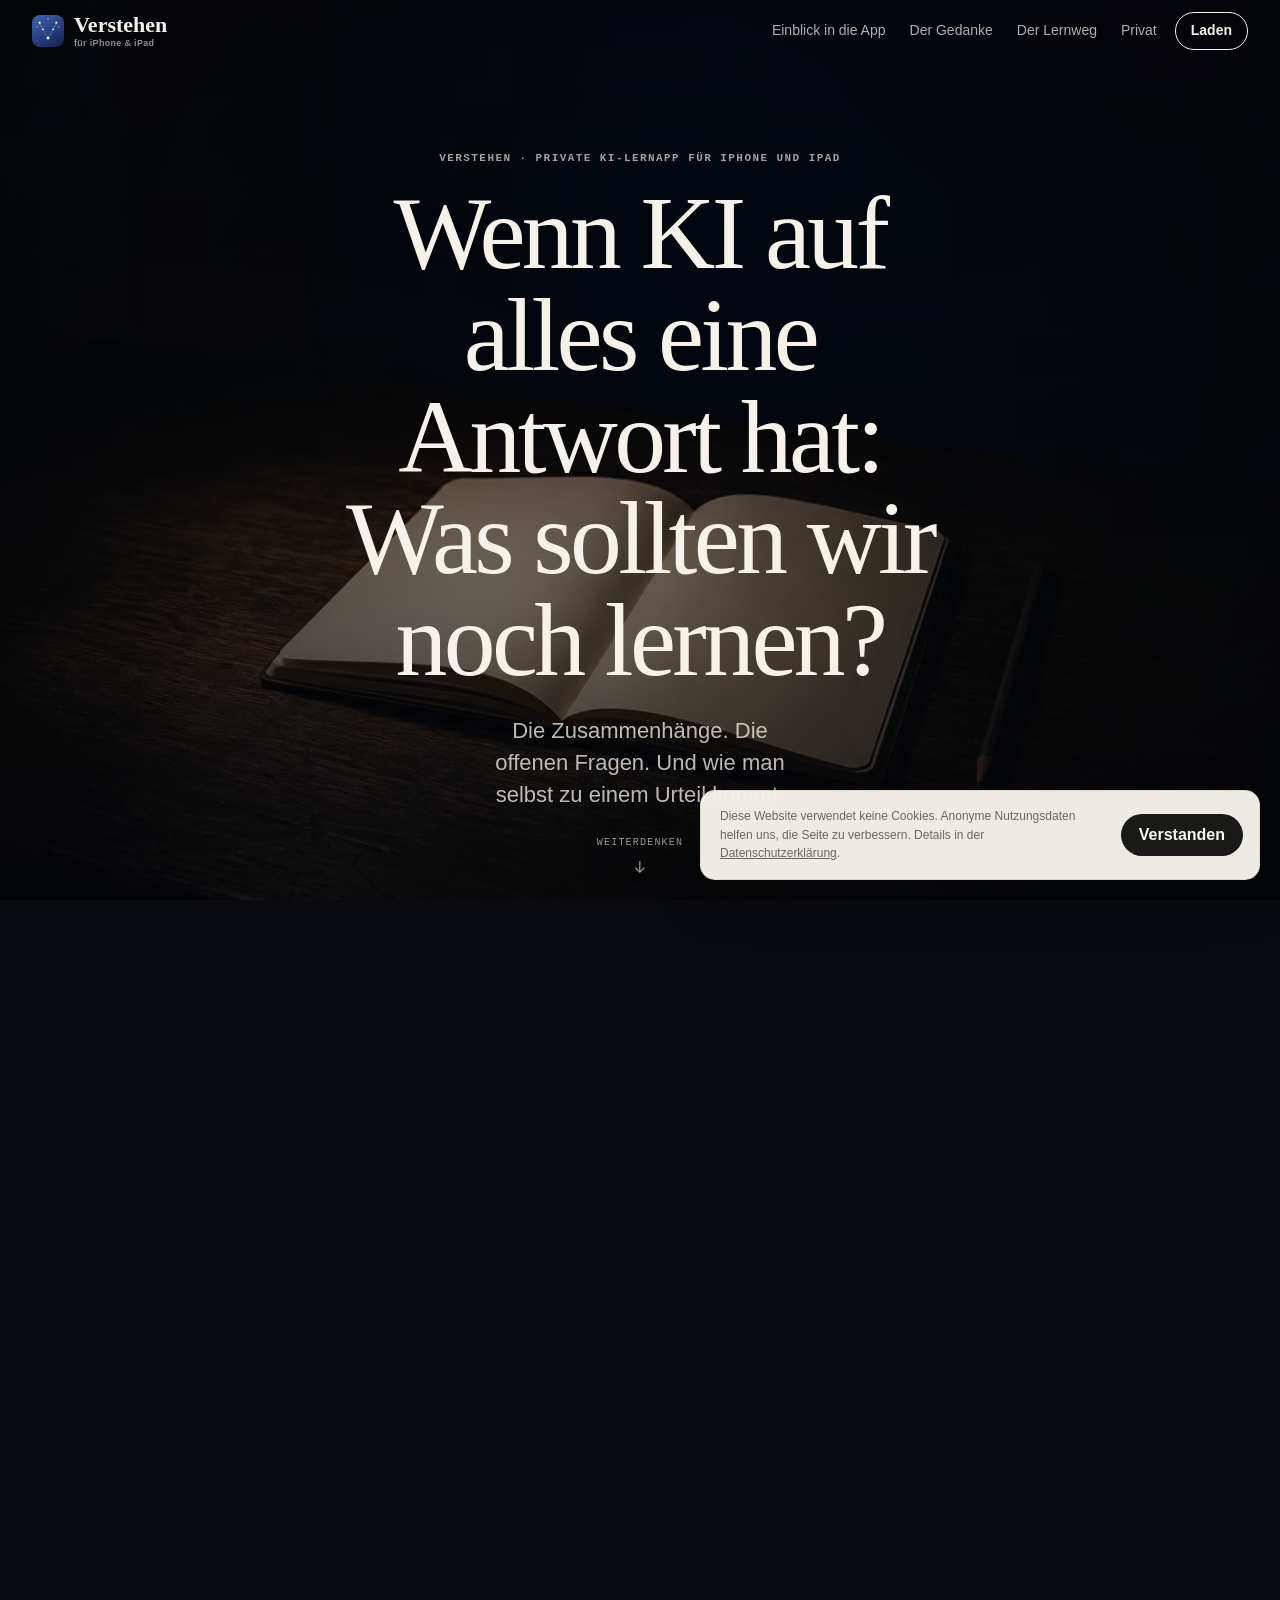
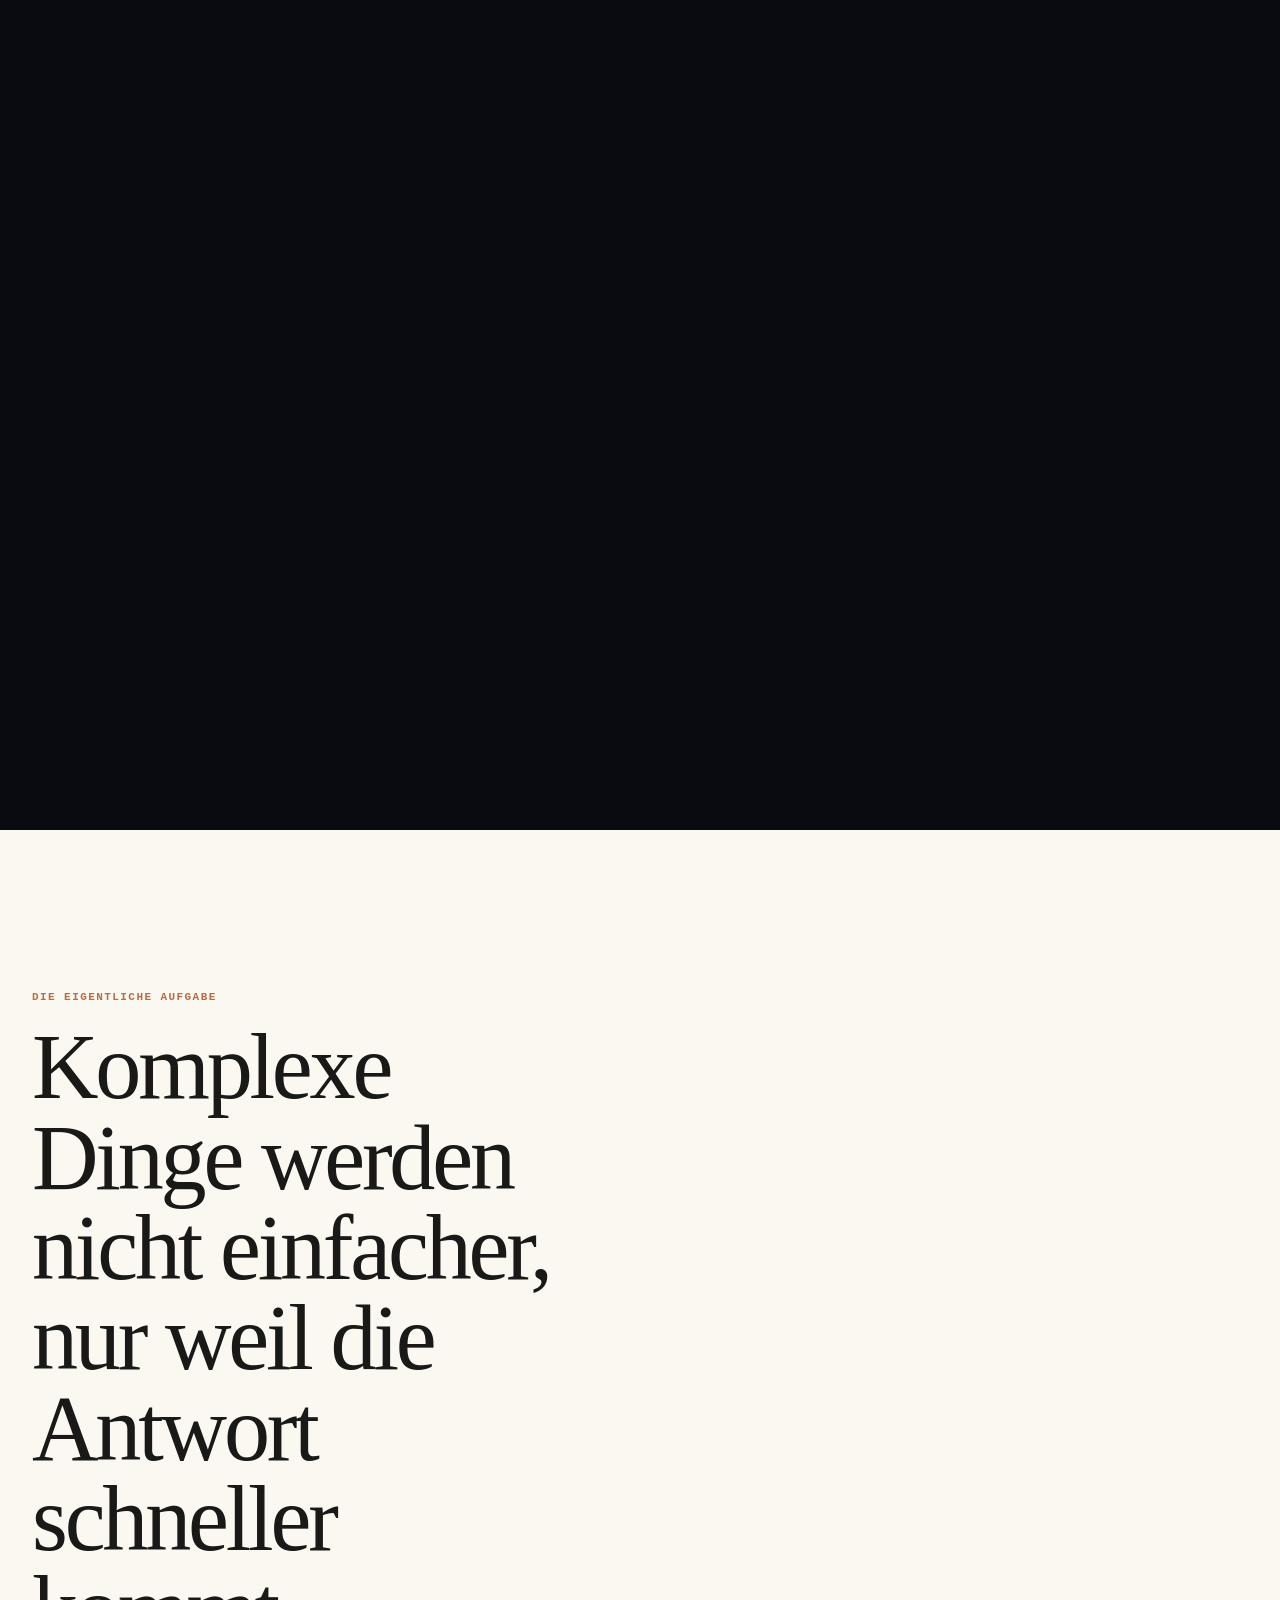
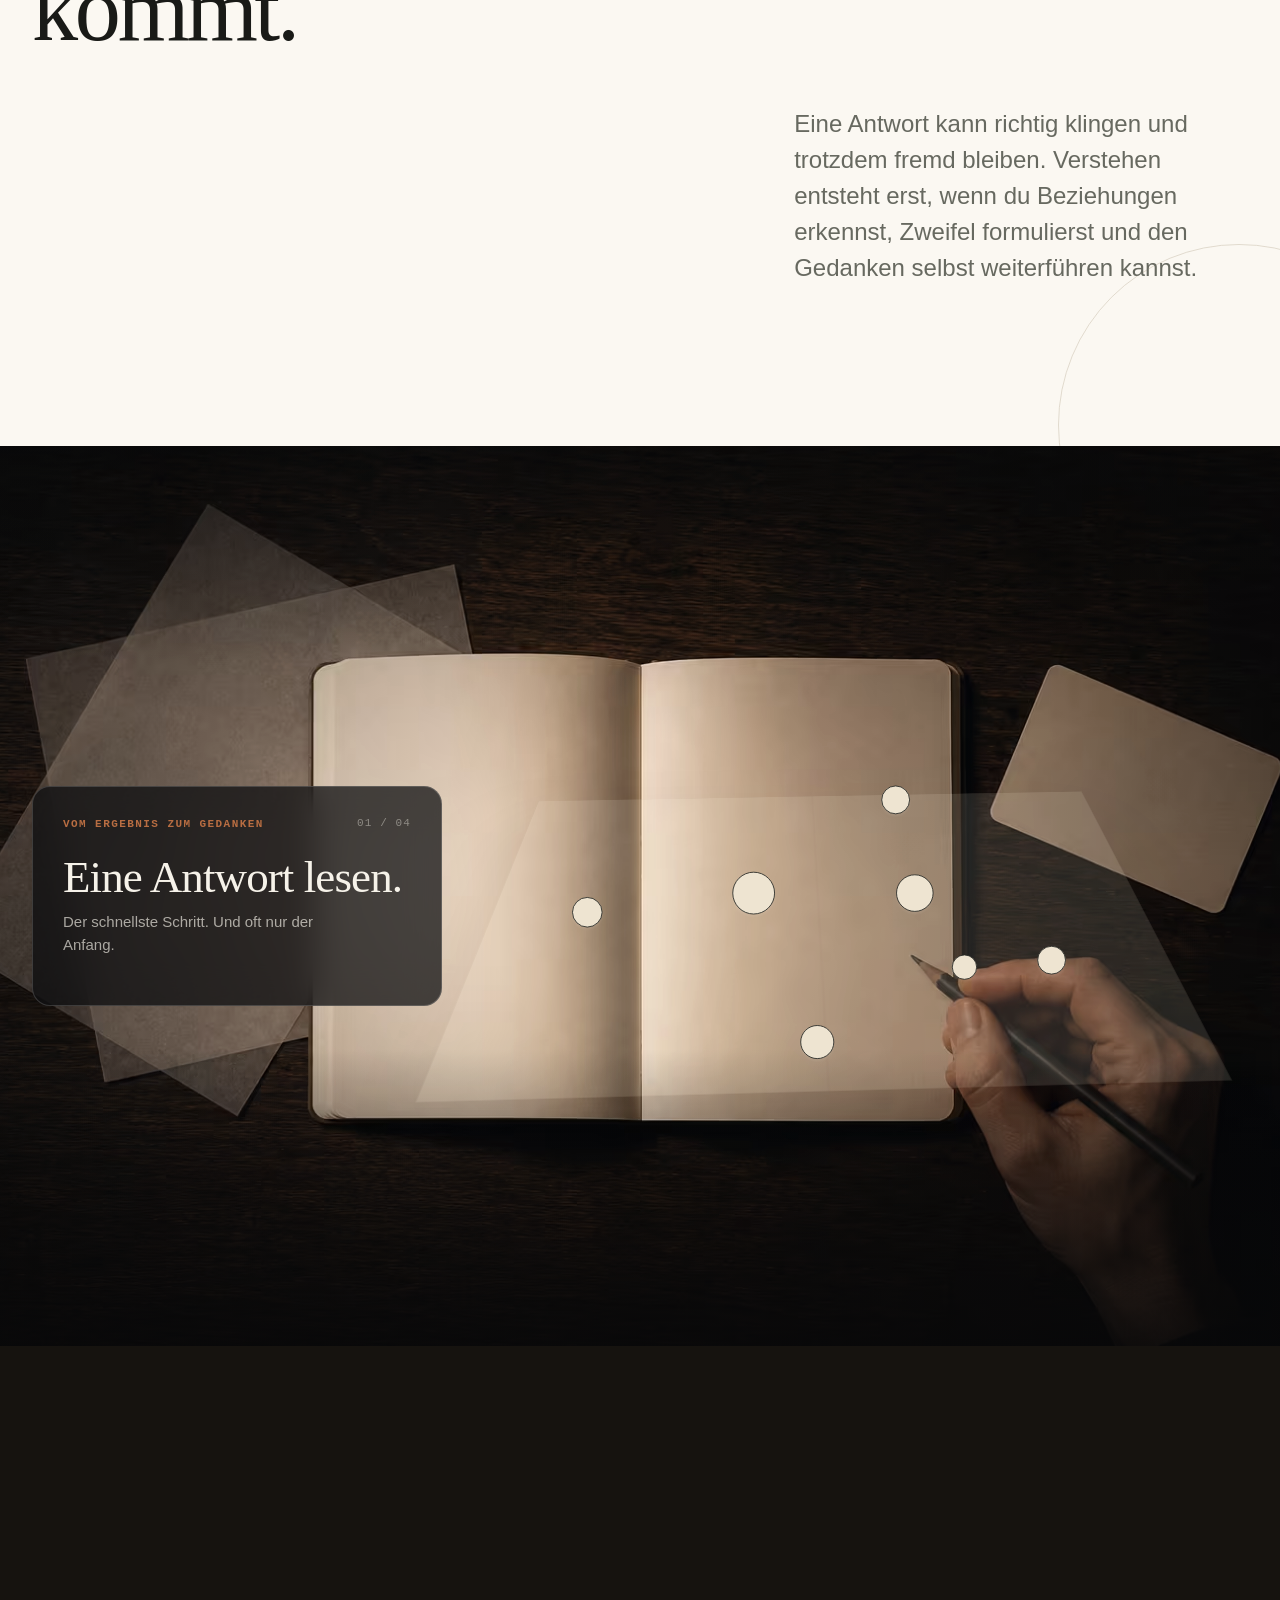
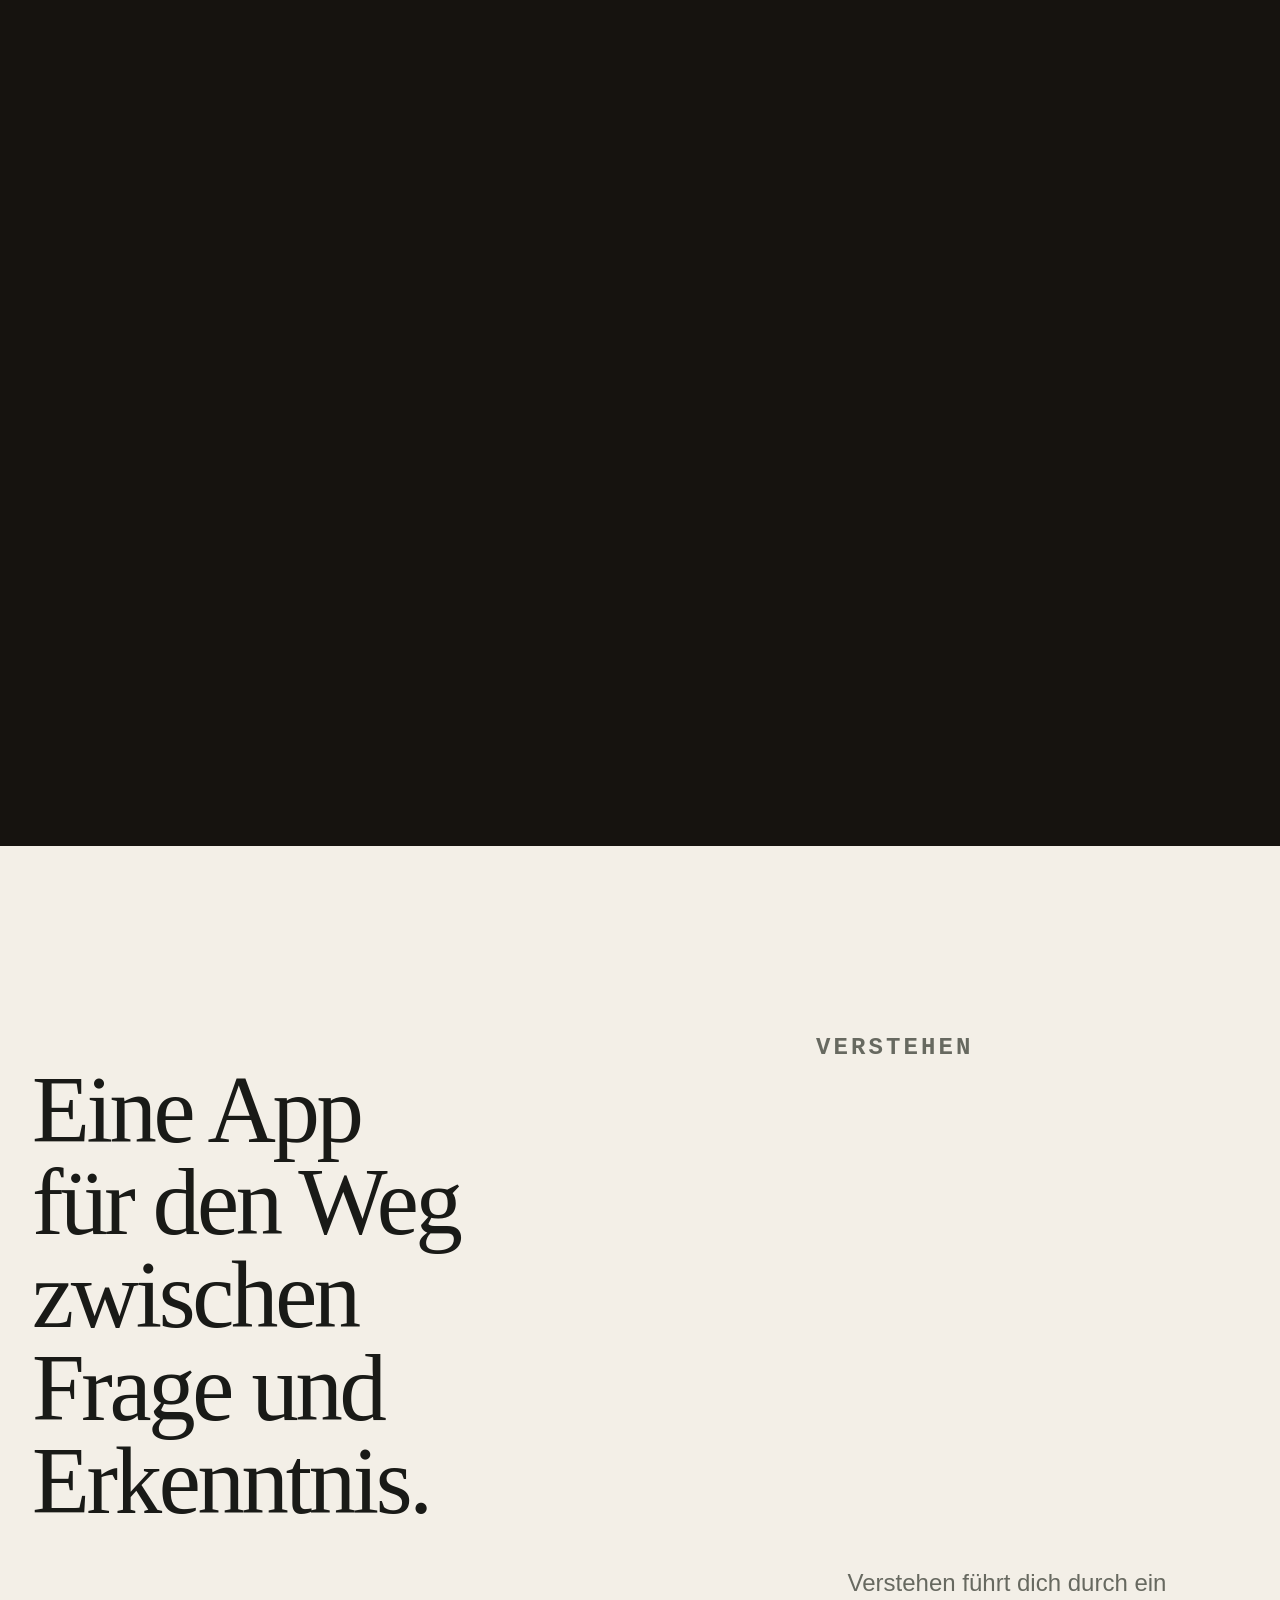
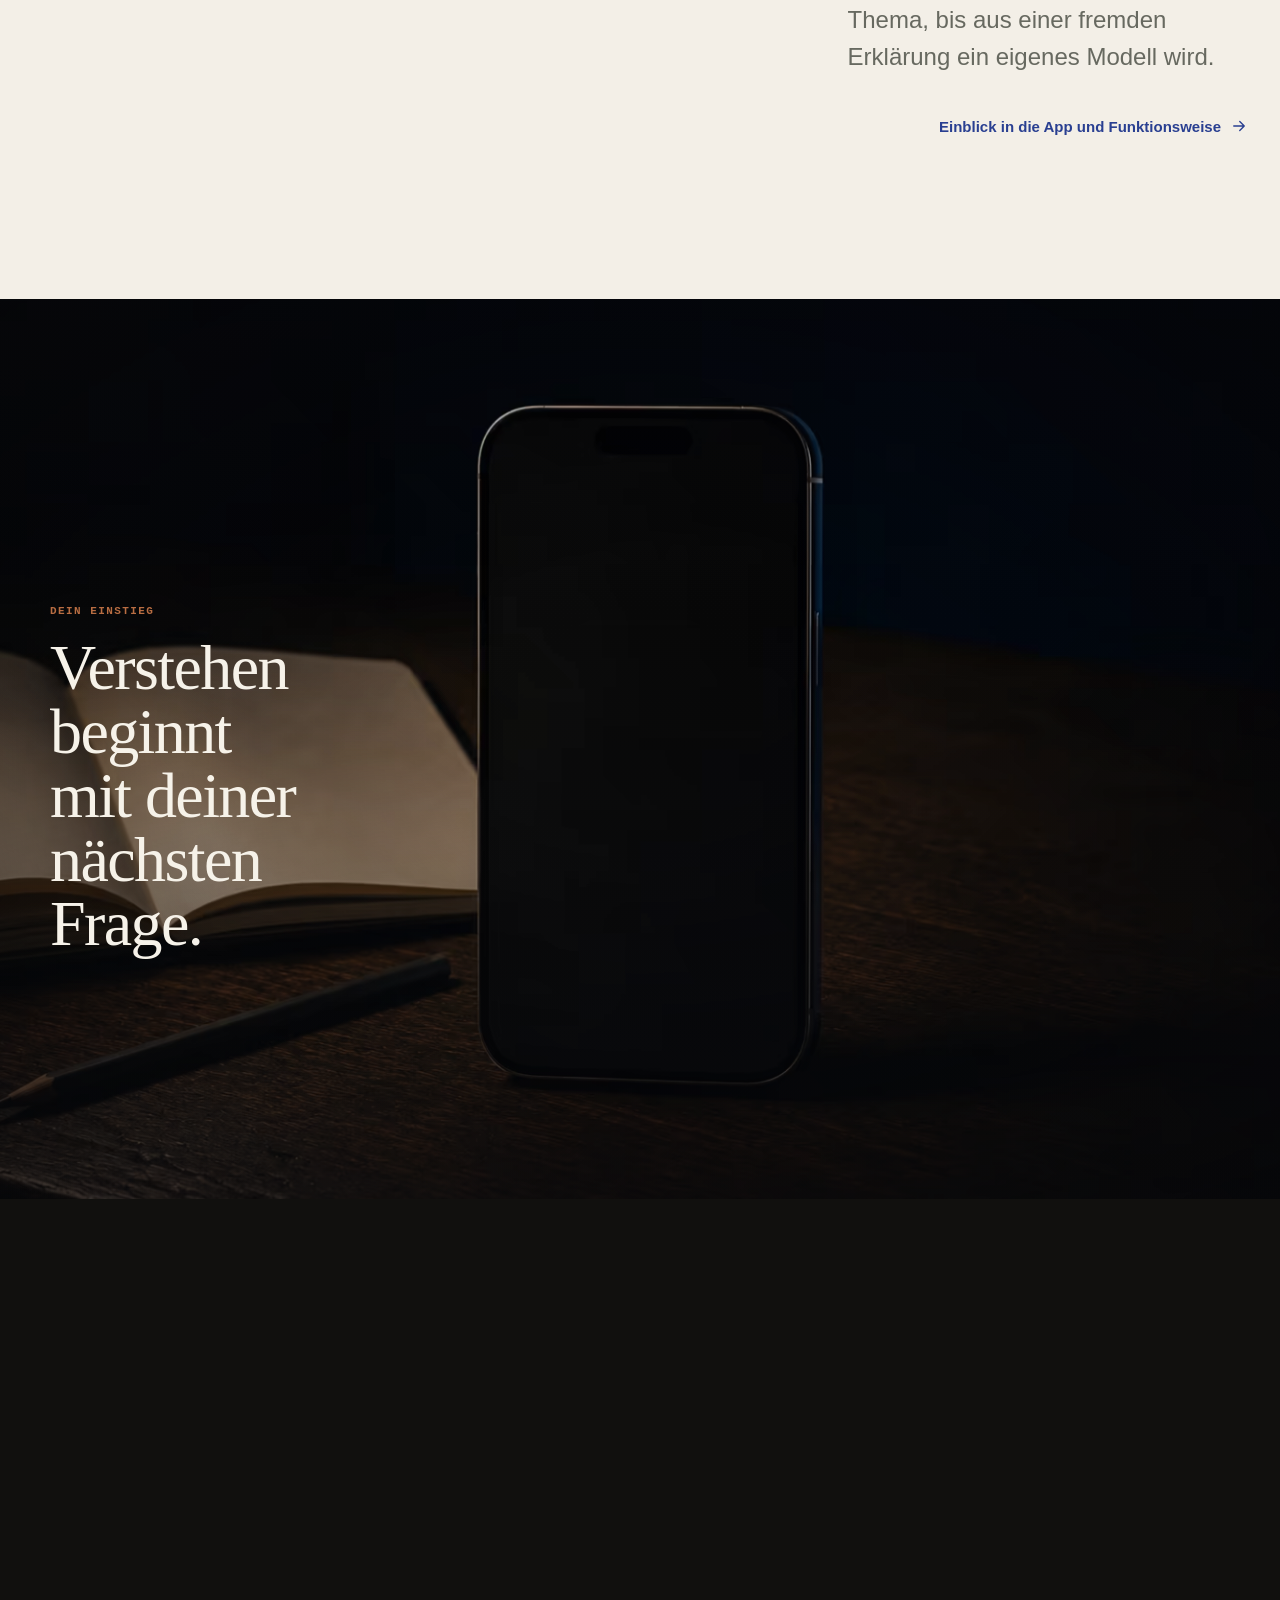
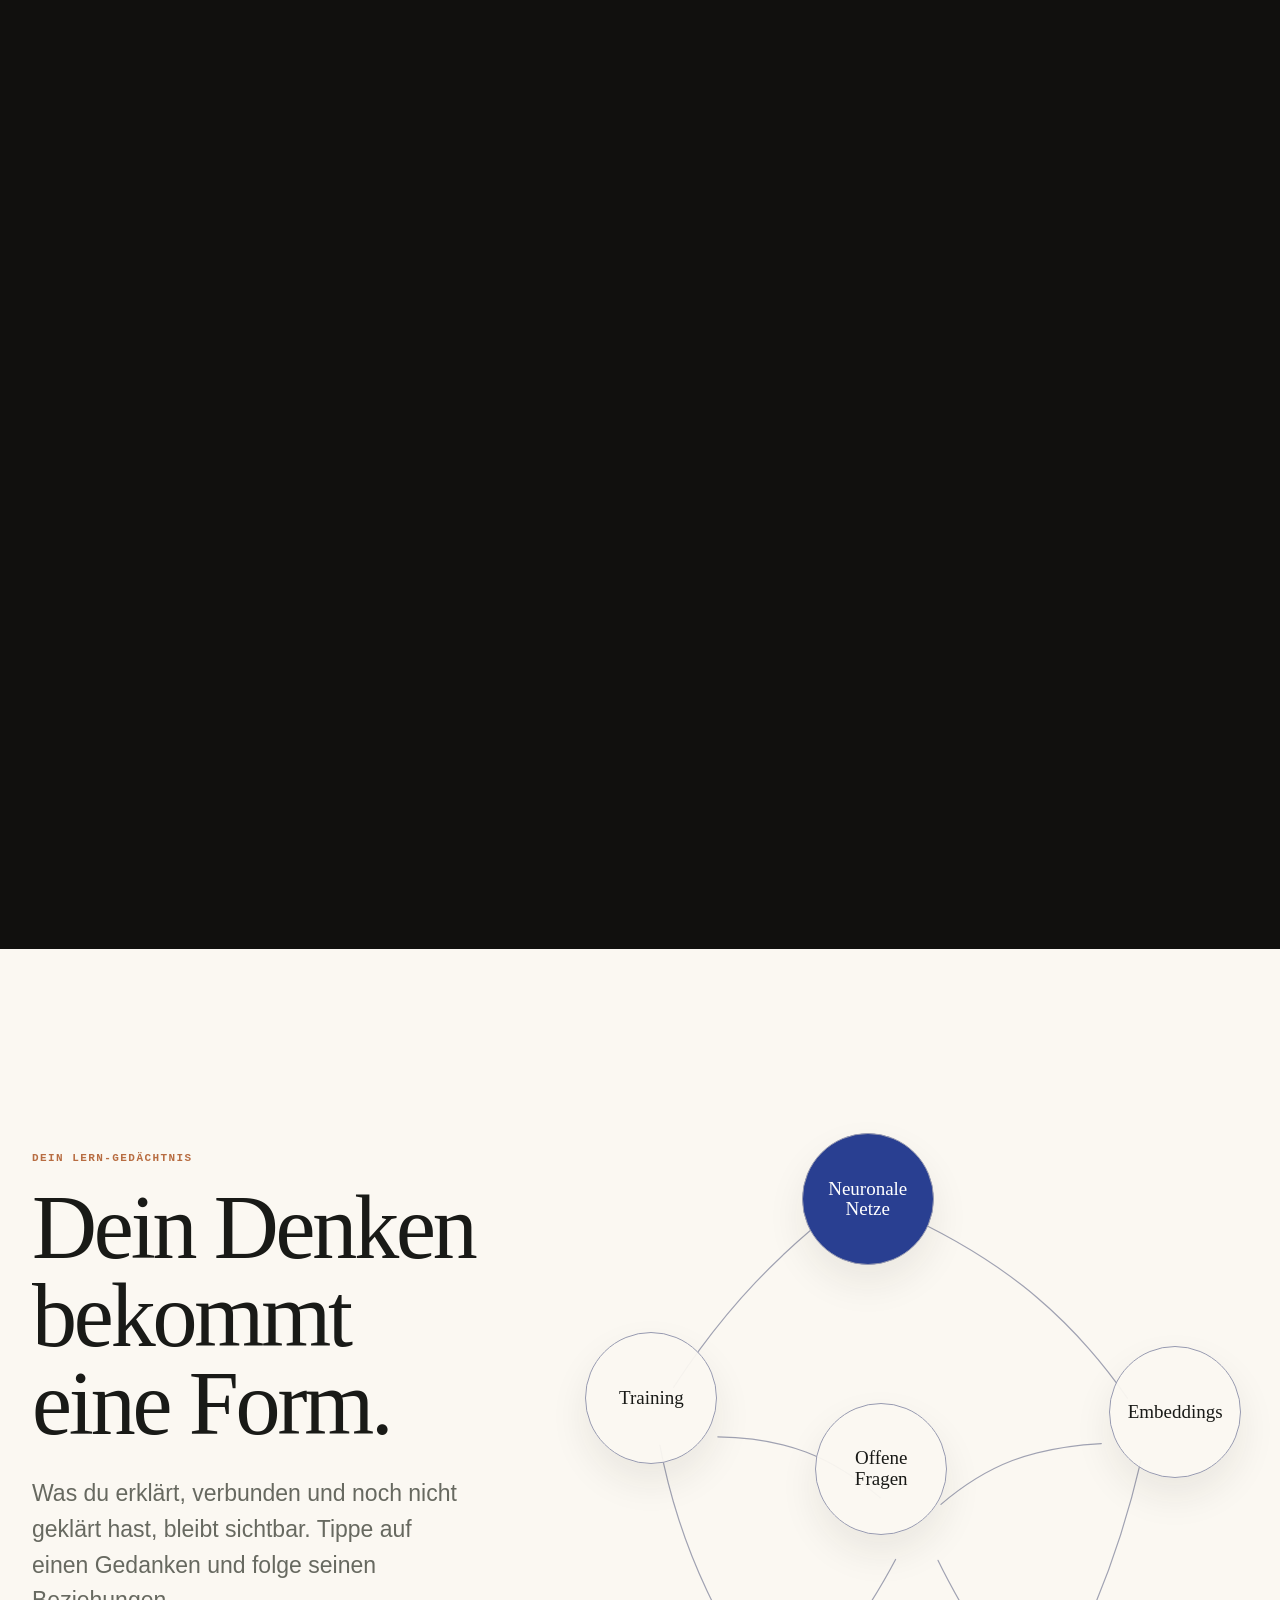
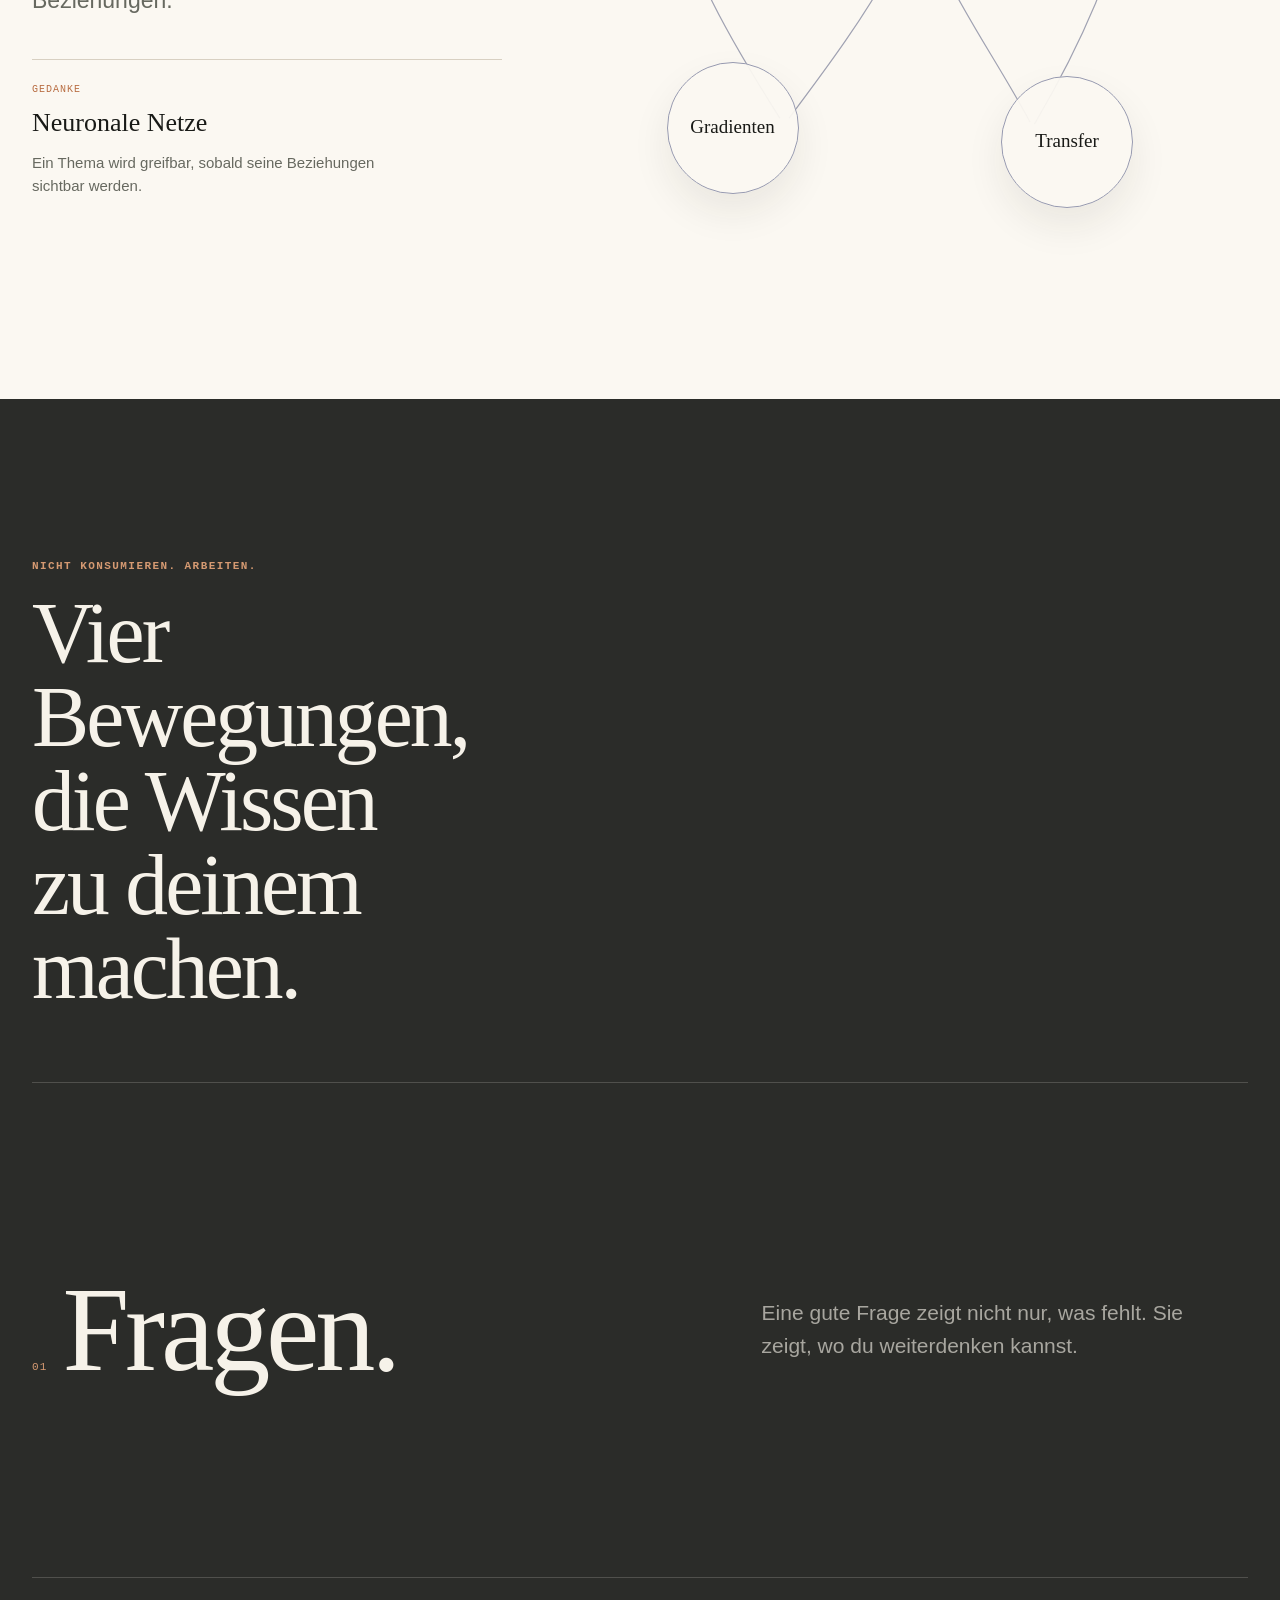
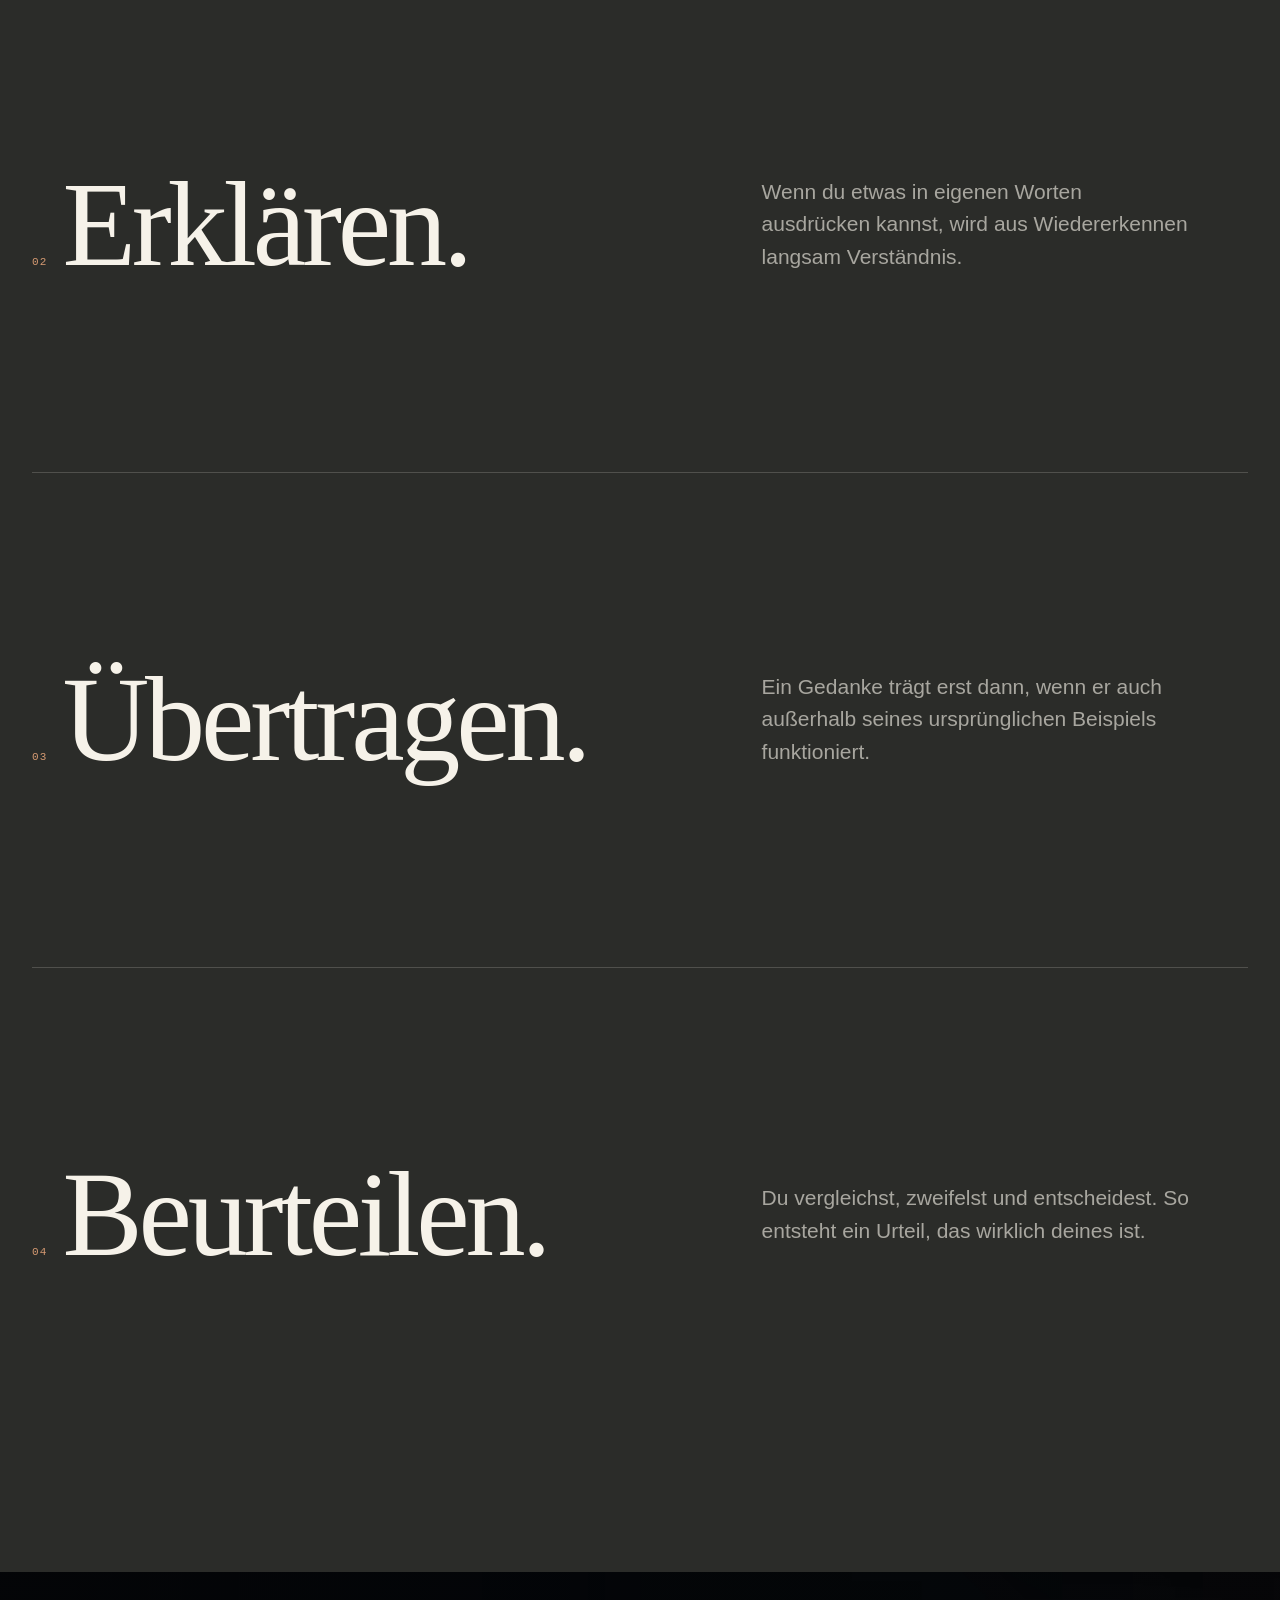
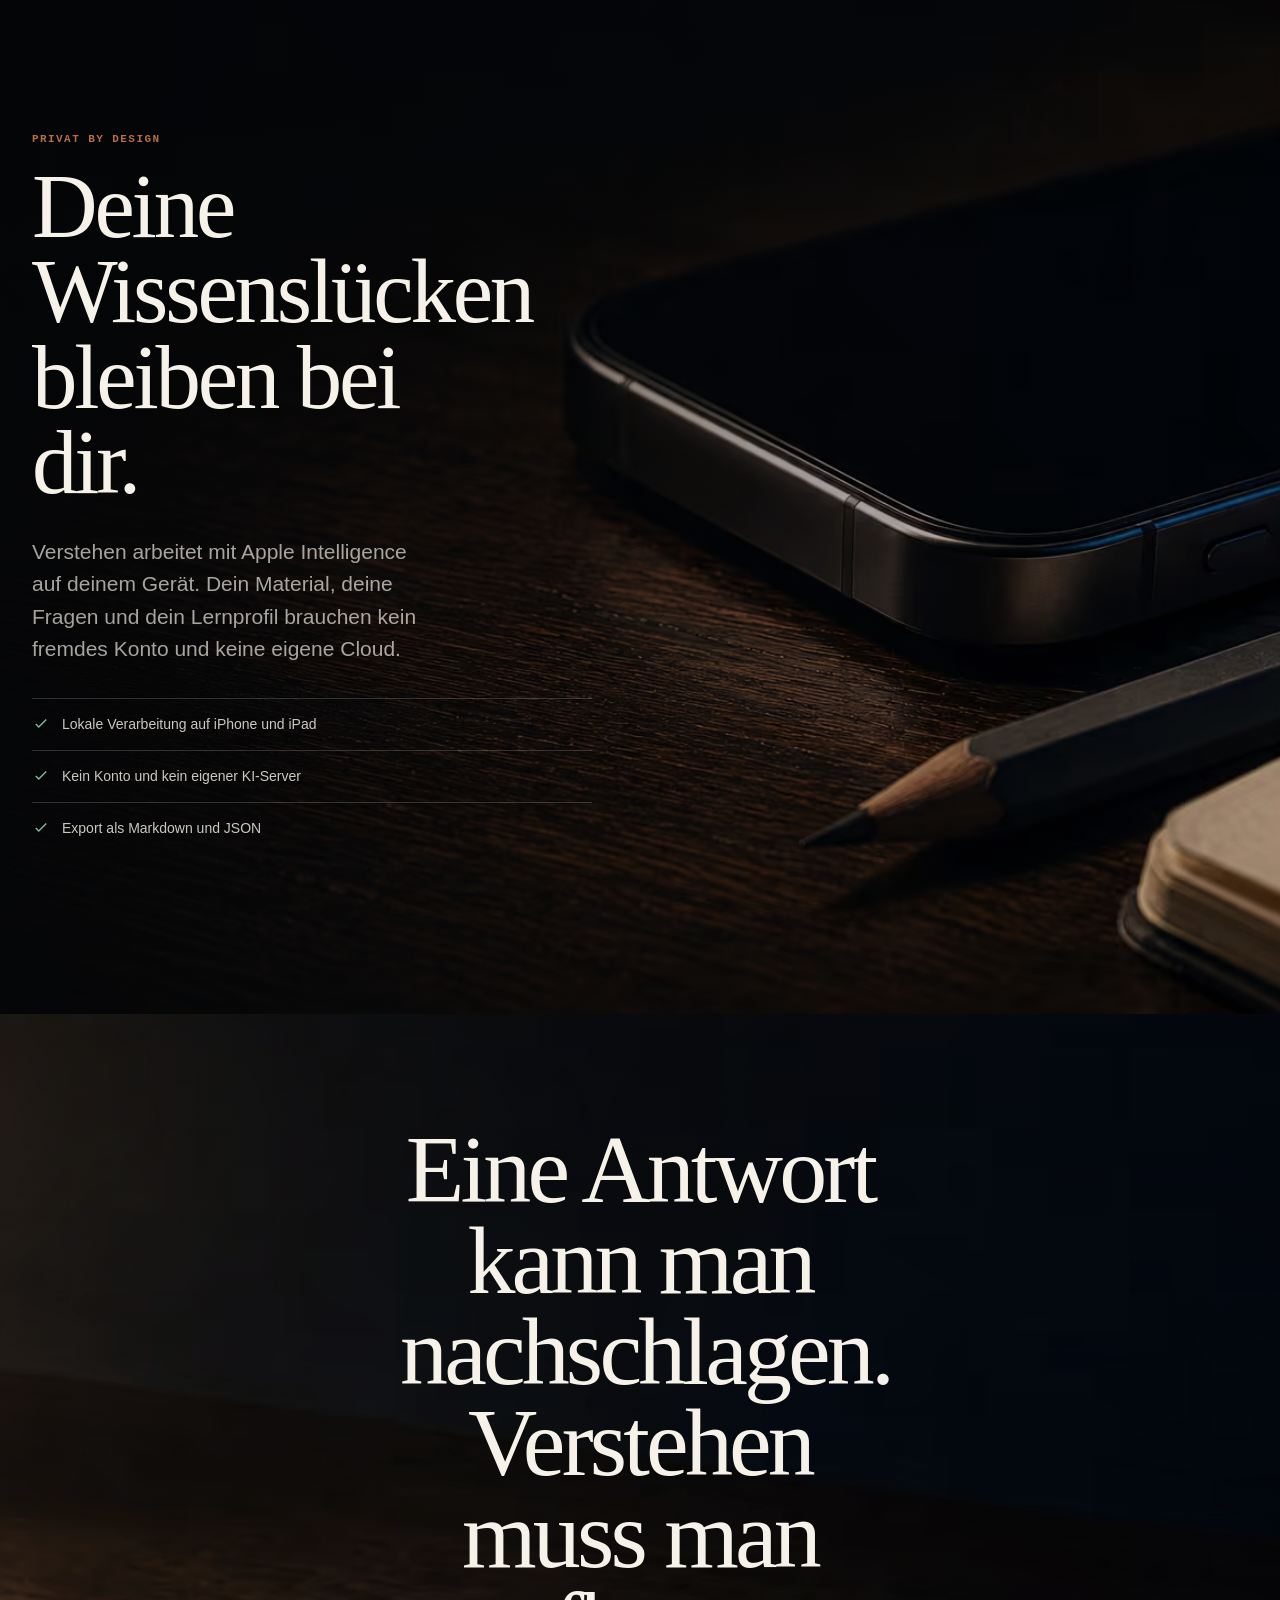
==== commit 357acd3e: "Add files via upload new version" ====
--- a/index.html
+++ b/index.html
@@ -3,10 +3,10 @@
 <head>
 <meta charset="utf-8">
 <meta name="viewport" content="width=device-width, initial-scale=1, viewport-fit=cover">
-<title>Verstehen: Private KI-Lernapp für iPhone &amp; iPad</title>
-<meta name="description" content="Lerne mit eigenen PDFs und Apple Intelligence. Verstehen behält Lernstand, offene Fragen und Lernwege lokal auf deinem Gerät — ohne Konto und ohne Abo.">
+<title>Verstehen – Wenn Antworten nicht mehr reichen</title>
+<meta name="description" content="Verstehen ist die private KI-Lernapp für iPhone und iPad. Durchdringe komplexe Themen mit eigenen PDFs, klugen Fragen und einem Lern-Gedächtnis, das lokal auf deinem Gerät bleibt.">
 <meta name="robots" content="index,follow,max-image-preview:large">
-<meta name="theme-color" content="#f5f5f7">
+<meta name="theme-color" content="#090b10">
 <meta name="format-detection" content="telephone=no">
 <link rel="canonical" href="https://verstehen-app.de/">
 <link rel="icon" type="image/png" href="assets/favicon.png">
@@ -15,28 +15,29 @@
 <link
   rel="preload"
   as="image"
-  href="assets/optimized/iphone-heute-800.webp"
-  imagesrcset="assets/optimized/iphone-heute-480.webp 480w, assets/optimized/iphone-heute-800.webp 800w, assets/optimized/iphone-heute-1206.webp 1206w"
-  imagesizes="(max-width: 760px) 72vw, 420px">
+  href="bilder/optimized/01-verstehen-hero-schreibtisch-1200.avif"
+  imagesrcset="bilder/optimized/01-verstehen-hero-schreibtisch-768.avif 768w, bilder/optimized/01-verstehen-hero-schreibtisch-1200.avif 1200w, bilder/optimized/01-verstehen-hero-schreibtisch-1536.avif 1536w"
+  imagesizes="100vw"
+  type="image/avif">
 
 <meta property="og:type" content="website">
 <meta property="og:site_name" content="Verstehen">
-<meta property="og:title" content="Verstehen: Private KI-Lernapp für iPhone &amp; iPad">
-<meta property="og:description" content="Lerne mit eigenen PDFs. Verstehen behält Lernstand, offene Fragen und Lernwege lokal auf deinem Gerät.">
+<meta property="og:title" content="Verstehen – Wenn Antworten nicht mehr reichen">
+<meta property="og:description" content="Eine private KI-Lernapp, die dir nicht nur Antworten gibt. Sie hilft dir, Zusammenhänge selbst zu durchdringen.">
 <meta property="og:url" content="https://verstehen-app.de/">
 <meta property="og:image" content="https://verstehen-app.de/assets/og-image.png">
 <meta property="og:image:type" content="image/png">
 <meta property="og:image:width" content="1200">
 <meta property="og:image:height" content="630">
-<meta property="og:image:alt" content="Verstehen – privates Lern-Gedächtnis für iPhone und iPad">
+<meta property="og:image:alt" content="Verstehen – private KI-Lernapp für iPhone und iPad">
 <meta property="og:locale" content="de_DE">
 <meta name="twitter:card" content="summary_large_image">
-<meta name="twitter:title" content="Verstehen: Private KI-Lernapp für iPhone &amp; iPad">
-<meta name="twitter:description" content="Mit eigenen PDFs lernen. Lokal auf iPhone und iPad, ohne Konto und ohne Abo.">
+<meta name="twitter:title" content="Verstehen – Wenn Antworten nicht mehr reichen">
+<meta name="twitter:description" content="Komplexe Dinge werden nicht einfacher, nur weil die Antwort schneller kommt.">
 <meta name="twitter:image" content="https://verstehen-app.de/assets/og-image.png">
-<meta name="twitter:image:alt" content="Verstehen – privates Lern-Gedächtnis für iPhone und iPad">
-
-<!-- Rybbit Analytics -->
+<meta name="twitter:image:alt" content="Verstehen – private KI-Lernapp für iPhone und iPad">
+
+<!-- Cookielose Reichweitenmessung mit Rybbit. -->
 <script
   src="https://analyse.ki-notch.de/api/script.js"
   data-site-id="8475d57c6e8d"
@@ -53,16 +54,7 @@
       "url": "https://verstehen-app.de/",
       "name": "Verstehen",
       "description": "Private KI-Lernapp für iPhone und iPad.",
-      "inLanguage": "de-DE",
-      "publisher": {
-        "@id": "https://verstehen-app.de/#robert-meyer"
-      }
-    },
-    {
-      "@type": "Person",
-      "@id": "https://verstehen-app.de/#robert-meyer",
-      "name": "Robert Meyer",
-      "url": "https://verstehen-app.de/impressum.html"
+      "inLanguage": "de-DE"
     },
     {
       "@type": ["SoftwareApplication", "MobileApplication"],
@@ -76,25 +68,20 @@
       "operatingSystem": "iOS 26 oder neuer, iPadOS 26 oder neuer",
       "applicationCategory": "EducationalApplication",
       "applicationSubCategory": "Lern-App",
-      "description": "Private KI-Lernapp mit Apple Intelligence: mit eigenen PDFs lernen, offene Fragen behalten und einen persönlichen Lernpfad aufbauen — vollständig auf dem Gerät.",
-      "image": {
-        "@type": "ImageObject",
-        "url": "https://verstehen-app.de/assets/og-image.png",
-        "width": 1200,
-        "height": 630
-      },
+      "description": "Private KI-Lernapp mit Apple Intelligence: eigene PDFs durchdringen, Zusammenhänge erklären, offene Fragen behalten und einen persönlichen Lernpfad aufbauen – lokal auf dem Gerät.",
+      "image": "https://verstehen-app.de/assets/og-image.png",
       "screenshot": [
+        "https://verstehen-app.de/assets/iphone_onboarding.png",
         "https://verstehen-app.de/assets/iphone_heute.png",
-        "https://verstehen-app.de/assets/iphone_wissen.png",
-        "https://verstehen-app.de/assets/iphone_ich.png"
+        "https://verstehen-app.de/assets/iphone_wissen.png"
       ],
       "softwareRequirements": "Apple Intelligence; iPhone 15 Pro oder neuer oder iPad mit M-Chip",
       "featureList": [
         "Sokratischer Lerncoach",
-        "Lernjournal",
+        "Lernen mit eigenen PDF-, Text- und Markdown-Dateien",
         "Interaktive Wissenslandkarte",
-        "Persönliches Lernprofil",
-        "Lokaler Import von PDF, Text und Markdown",
+        "Persönliches Lernjournal",
+        "Lokale Verarbeitung auf dem Gerät",
         "Export als Markdown und JSON"
       ],
       "offers": {
@@ -104,111 +91,73 @@
         "availability": "https://schema.org/InStock",
         "url": "https://apps.apple.com/de/app/verstehen-lern-ged%C3%A4chtnis/id6787693752"
       },
-      "author": {
-        "@id": "https://verstehen-app.de/#robert-meyer"
-      },
-      "publisher": {
-        "@id": "https://verstehen-app.de/#robert-meyer"
-      },
       "inLanguage": ["de", "en"],
       "isAccessibleForFree": false
+    },
+    {
+      "@type": "FAQPage",
+      "mainEntity": [
+        {
+          "@type": "Question",
+          "name": "Welche Geräte brauche ich?",
+          "acceptedAnswer": {
+            "@type": "Answer",
+            "text": "Verstehen nutzt Apple Intelligence und läuft auf einem iPhone 15 Pro oder neuer sowie auf iPads mit M-Chip. Apple Intelligence muss aktiviert sein."
+          }
+        },
+        {
+          "@type": "Question",
+          "name": "Bleiben meine Lerndaten auf dem Gerät?",
+          "acceptedAnswer": {
+            "@type": "Answer",
+            "text": "Ja. Die KI läuft mit Apple Intelligence auf dem Gerät. Verstehen benötigt kein Konto und überträgt deine Lerndaten nicht an eigene Server."
+          }
+        },
+        {
+          "@type": "Question",
+          "name": "Kann ich eigene PDFs verwenden?",
+          "acceptedAnswer": {
+            "@type": "Answer",
+            "text": "Ja. Verstehen kann PDF-, Text- und Markdown-Dateien lokal als Grundlage für deine Lernsessions verwenden."
+          }
+        },
+        {
+          "@type": "Question",
+          "name": "Ist Verstehen ein Abo?",
+          "acceptedAnswer": {
+            "@type": "Answer",
+            "text": "Nein. Verstehen kostet einmalig 9,99 Euro."
+          }
+        }
+      ]
     }
   ]
 }
 </script>
 
-<script type="application/ld+json">
-{
-  "@context": "https://schema.org",
-  "@type": "FAQPage",
-  "mainEntity": [
-    {
-      "@type": "Question",
-      "name": "Welche Geräte brauche ich?",
-      "acceptedAnswer": {
-        "@type": "Answer",
-        "text": "Verstehen nutzt Apple Intelligence und läuft auf einem iPhone 15 Pro oder neuer sowie auf iPads mit M-Chip. Apple Intelligence muss in den Einstellungen aktiviert sein."
-      }
-    },
-    {
-      "@type": "Question",
-      "name": "Bleiben meine Daten wirklich auf dem Gerät?",
-      "acceptedAnswer": {
-        "@type": "Answer",
-        "text": "Ja. Die KI läuft mit dem Apple-Intelligence-Modell direkt auf deinem Gerät. Verstehen hat keine Server, kein Konto und sendet deine Lerndaten nicht an externe Dienste. Optional können sie Bestandteil deines eigenen iCloud-Backups sein."
-      }
-    },
-    {
-      "@type": "Question",
-      "name": "Kann ich mit eigenen PDFs lernen?",
-      "acceptedAnswer": {
-        "@type": "Answer",
-        "text": "Ja. Du kannst PDF-, Text- und Markdown-Dateien importieren. Verstehen bereitet sie lokal auf und nutzt passende Auszüge als fachliche Grundlage deiner Session."
-      }
-    },
-    {
-      "@type": "Question",
-      "name": "Kann ich meine Daten exportieren?",
-      "acceptedAnswer": {
-        "@type": "Answer",
-        "text": "Jederzeit. Dein Lernjournal lässt sich als Markdown mit Wikilinks und alle Daten zusätzlich als JSON exportieren."
-      }
-    },
-    {
-      "@type": "Question",
-      "name": "Warum gibt es kein Abo?",
-      "acceptedAnswer": {
-        "@type": "Answer",
-        "text": "Verstehen benötigt weder eigene Server noch Cloud-KI, weil dein Gerät die Arbeit leistet. Deshalb kaufst du die App einmal."
-      }
-    },
-    {
-      "@type": "Question",
-      "name": "In welchen Sprachen funktioniert die App?",
-      "acceptedAnswer": {
-        "@type": "Answer",
-        "text": "Die App ist auf Deutsch und Englisch verfügbar; der Lerncoach spricht deine Systemsprache."
-      }
-    }
-  ]
-}
-</script>
-
 <style>
   :root {
-    --bg: #f5f5f7;
-    --surface: #ffffff;
-    --surface-soft: #eeeef3;
-    --fg: #1d1d1f;
-    --muted: #6e6e73;
-    --border: #d2d2d7;
-    --accent: #26398c;
-    --accent-strong: #17245f;
-    --night: #071333;
-    --night-soft: #111f4f;
-    --white: #ffffff;
-    --green: #35b66c;
-    --error: #b42318;
-    --youtube: #ff0033;
-    --linkedin: #0a66c2;
-    --map-screen: #f7f7fd;
-    --map-line: #b8c2d8;
-    --map-blue: #5b99ce;
-    --map-blue-border: #3474ad;
-    --map-gold: #ead59d;
-    --map-gold-border: #c99c37;
-    --map-green: #43a96f;
-    --map-green-border: #248653;
-    --paper: #eee5d6;
-    --paper-deep: #d8cab5;
-    --material-red: #b74434;
-    --material-olive: #5e6b52;
-    --shadow-device: 0 34px 90px color-mix(in srgb, var(--night) 24%, transparent);
-    --shadow-float: 0 16px 45px color-mix(in srgb, var(--night) 14%, transparent);
-    --font-display: -apple-system, BlinkMacSystemFont, "SF Pro Display", "Helvetica Neue", Arial, sans-serif;
+    --bg: #f3efe7;
+    --surface: #fbf8f2;
+    --fg: #191a17;
+    --muted: #676960;
+    --border: #d8d0c2;
+    --accent: #293f91;
+    --night: #090b10;
+    --night-soft: #111622;
+    --night-fg: #f6f2e9;
+    --paper: #eee4d1;
+    --graphite: #2b2c29;
+    --warm: #b86d42;
+    --success: #2d7c50;
+    --error: #a5382c;
+    --font-display: "Iowan Old Style", "Baskerville", "Palatino Linotype", "Book Antiqua", Georgia, serif;
     --font-body: -apple-system, BlinkMacSystemFont, "SF Pro Text", "Helvetica Neue", Arial, sans-serif;
-    --font-brand: "Iowan Old Style", "Baskerville", "Times New Roman", serif;
-    --page: 1180px;
+    --font-mono: ui-monospace, "SFMono-Regular", SFMono-Regular, Menlo, Consolas, monospace;
+    --header-h: 56px;
+    --radius: 22px;
+    --ease-out: cubic-bezier(.2, .75, .2, 1);
+    color-scheme: light;
   }
 
   * {
@@ -217,37 +166,29 @@
 
   html {
     scroll-behavior: smooth;
-    background: var(--bg);
+    background: var(--night);
   }
 
   body {
     margin: 0;
-    overflow-x: hidden;
+    overflow-x: clip;
     background: var(--bg);
     color: var(--fg);
     font-family: var(--font-body);
-    font-size: 17px;
+    font-size: 16px;
     line-height: 1.55;
+    text-rendering: optimizeLegibility;
     -webkit-font-smoothing: antialiased;
-    text-rendering: optimizeLegibility;
-  }
-
-  body:has(dialog[open]) {
+  }
+
+  body.dialog-open {
     overflow: hidden;
   }
 
   img,
   svg {
     display: block;
-  }
-
-  img {
     max-width: 100%;
-    height: auto;
-  }
-
-  a {
-    color: inherit;
   }
 
   button,
@@ -256,126 +197,297 @@
   }
 
   button,
-  summary {
+  a {
     -webkit-tap-highlight-color: transparent;
   }
 
-  [hidden] {
-    display: none !important;
+  a {
+    color: inherit;
+  }
+
+  :focus-visible {
+    outline: 3px solid color-mix(in srgb, var(--accent) 75%, white);
+    outline-offset: 4px;
   }
 
   ::selection {
-    background: color-mix(in srgb, var(--accent) 24%, var(--surface));
-  }
-
-  :focus-visible {
-    outline: 3px solid color-mix(in srgb, var(--accent) 72%, var(--white));
-    outline-offset: 3px;
+    background: color-mix(in srgb, var(--accent) 24%, white);
+  }
+
+  .skip-link {
+    position: fixed;
+    z-index: 1000;
+    top: 8px;
+    left: 8px;
+    padding: 10px 14px;
+    transform: translateY(-160%);
+    border-radius: 8px;
+    background: var(--surface);
+    color: var(--fg);
+    text-decoration: none;
+  }
+
+  .skip-link:focus {
+    transform: translateY(0);
   }
 
   .wrap {
-    width: min(100% - 40px, var(--page));
+    width: min(100% - 32px, 1220px);
     margin-inline: auto;
   }
 
   .site-header {
     position: fixed;
-    z-index: 80;
+    z-index: 100;
     inset: 0 0 auto;
+    height: calc(var(--header-h) + env(safe-area-inset-top));
     padding-top: env(safe-area-inset-top);
-    border-bottom: 1px solid transparent;
-    transition: background-color 180ms ease, border-color 180ms ease;
+    color: var(--night-fg);
+    transition:
+      background-color 260ms ease,
+      color 260ms ease,
+      border-color 260ms ease,
+      backdrop-filter 260ms ease;
   }
 
   .site-header.is-scrolled {
-    border-color: color-mix(in srgb, var(--border) 70%, transparent);
-    background: color-mix(in srgb, var(--bg) 82%, transparent);
-    -webkit-backdrop-filter: saturate(160%) blur(18px);
-    backdrop-filter: saturate(160%) blur(18px);
+    border-bottom: 1px solid color-mix(in srgb, var(--border) 65%, transparent);
+    background: rgba(9, 11, 16, .78);
+    -webkit-backdrop-filter: blur(20px) saturate(160%);
+    backdrop-filter: blur(20px) saturate(160%);
+  }
+
+  .site-header.is-light {
+    border-bottom: 1px solid color-mix(in srgb, var(--border) 65%, transparent);
+    background: color-mix(in srgb, var(--surface) 88%, transparent);
+    color: var(--fg);
+    -webkit-backdrop-filter: blur(20px) saturate(160%);
+    backdrop-filter: blur(20px) saturate(160%);
   }
 
   .nav {
-    min-height: 58px;
     display: flex;
+    height: var(--header-h);
     align-items: center;
     justify-content: space-between;
-    gap: 20px;
+    gap: 18px;
   }
 
   .brand {
     display: inline-flex;
+    min-width: 0;
     align-items: center;
-    gap: 9px;
-    min-height: 44px;
+    gap: 10px;
+    color: inherit;
     text-decoration: none;
-    font-family: var(--font-brand);
-    font-size: 1.22rem;
+  }
+
+  .brand img {
+    width: 32px;
+    height: 32px;
+    border-radius: 8px;
+  }
+
+  .brand-copy {
+    display: grid;
+    min-width: 0;
+    line-height: 1;
+  }
+
+  .brand-copy strong {
+    font-family: var(--font-display);
+    font-size: 22px;
     font-weight: 700;
-    letter-spacing: -0.015em;
-  }
-
-  .brand img {
-    width: 30px;
-    height: 30px;
-    border-radius: 7px;
+    line-height: 1;
+  }
+
+  .brand-copy small {
+    margin-top: 3px;
+    color: currentColor;
+    font-family: var(--font-body);
+    font-size: 9px;
+    font-weight: 550;
+    letter-spacing: .035em;
+    line-height: 1;
+    opacity: .58;
   }
 
   .nav-links {
-    display: flex;
-    align-items: center;
-    gap: 28px;
-  }
-
-  .nav-links > a:not(.nav-cta) {
-    color: var(--muted);
-    font-size: 0.82rem;
-    font-weight: 500;
-    text-decoration: none;
-    transition: color 120ms ease;
-  }
-
-  .nav-links > a:not(.nav-cta):hover {
-    color: var(--fg);
-  }
-
-  .nav-cta {
-    min-height: 34px;
+    display: none;
+  }
+
+  .nav-store {
     display: inline-flex;
+    min-height: 38px;
     align-items: center;
     justify-content: center;
-    padding: 6px 15px;
+    padding: 0 15px;
+    border: 1px solid currentColor;
     border-radius: 999px;
-    background: var(--accent);
-    color: var(--white);
-    font-size: 0.82rem;
+    color: inherit;
+    font-size: 14px;
     font-weight: 650;
     text-decoration: none;
-    transition: background-color 120ms ease, transform 120ms ease;
-  }
-
-  .nav-cta:hover {
-    background: var(--accent-strong);
-  }
-
-  .nav-cta:active {
-    transform: scale(0.97);
-  }
-
-  main {
-    overflow: clip;
-  }
-
-  section {
-    scroll-margin-top: 76px;
-  }
-
+    transition: background-color 150ms ease, color 150ms ease, transform 150ms ease;
+  }
+
+  .nav-store:active {
+    transform: scale(.97);
+  }
+
+  .hero-scroll {
+    --hero-progress: 0;
+    position: relative;
+    height: 235svh;
+    min-height: 1300px;
+    background: var(--night);
+    color: var(--night-fg);
+  }
+
+  .hero-sticky {
+    position: sticky;
+    top: 0;
+    display: grid;
+    min-height: 100svh;
+    overflow: hidden;
+    place-items: center;
+    isolation: isolate;
+  }
+
+  .scene-picture {
+    position: absolute;
+    z-index: -1;
+    inset: -4%;
+    width: 108%;
+    height: 108%;
+    opacity: 0;
+    transition: opacity 600ms ease;
+  }
+
+  .scene-picture.is-loaded {
+    opacity: 1;
+  }
+
+  .scene-photo {
+    width: 100%;
+    height: 100%;
+    object-fit: cover;
+    object-position: center;
+    filter: saturate(.78) contrast(1.06);
+  }
+
+  .hero-picture.is-loaded ~ .hero-fallback,
+  .privacy-picture.is-loaded ~ .privacy-fallback,
+  .finale-picture.is-loaded ~ .finale-paper {
+    opacity: 0;
+  }
+
+  .hero-photo {
+    transform:
+      scale(calc(1.03 + var(--hero-progress) * .17))
+      translate3d(0, calc(var(--hero-progress) * -2.5%), 0);
+  }
+
+  .hero-sticky::before {
+    position: absolute;
+    z-index: -2;
+    inset: 0;
+    background:
+      linear-gradient(180deg, rgba(7, 9, 14, .35), rgba(7, 9, 14, .05) 36%, rgba(7, 9, 14, .64)),
+      radial-gradient(circle at 50% 62%, rgba(196, 132, 77, .24), transparent 34%),
+      linear-gradient(145deg, #131925, #07090d 62%);
+    content: "";
+  }
+
+  .hero-sticky::after {
+    position: absolute;
+    z-index: -1;
+    inset: 0;
+    background:
+      radial-gradient(circle at 50% 52%, transparent 24%, rgba(3, 4, 7, .2) 55%, rgba(3, 4, 7, .82) 100%),
+      linear-gradient(180deg, rgba(5, 7, 10, .2), rgba(5, 7, 10, .78));
+    content: "";
+    pointer-events: none;
+  }
+
+  .hero-fallback {
+    position: absolute;
+    z-index: -1;
+    top: 53%;
+    left: 50%;
+    width: min(76vw, 720px);
+    aspect-ratio: 1.46;
+    transform:
+      translate(-50%, -35%)
+      scale(calc(.9 + var(--hero-progress) * .25))
+      perspective(900px)
+      rotateX(58deg)
+      rotateZ(-4deg);
+    transform-origin: center;
+    border: 1px solid rgba(255,255,255,.1);
+    background:
+      linear-gradient(90deg, transparent 49.7%, rgba(80, 70, 58, .22) 50%, transparent 50.3%),
+      var(--paper);
+    box-shadow: 0 55px 120px rgba(0,0,0,.64);
+    opacity: .8;
+  }
+
+  .hero-fallback::after {
+    position: absolute;
+    right: 17%;
+    bottom: -8%;
+    width: 7px;
+    height: 74%;
+    transform: rotate(17deg);
+    transform-origin: bottom;
+    border-radius: 6px;
+    background: linear-gradient(#c7a477 0 8%, #20211f 8% 92%, #e4ddd0 92%);
+    box-shadow: 7px 12px 20px rgba(0,0,0,.24);
+    content: "";
+  }
+
+  .hero-line {
+    position: absolute;
+    z-index: 1;
+    top: 61%;
+    left: 50%;
+    width: min(42vw, 330px);
+    transform:
+      translate(-50%, -50%)
+      scale(calc(.84 + var(--hero-progress) * .12));
+    opacity: clamp(0, calc((var(--hero-progress) - .25) * 2.4), 1);
+    pointer-events: none;
+  }
+
+  .hero-line path {
+    stroke-dasharray: 1;
+    stroke-dashoffset: calc(1 - clamp(0, (var(--hero-progress) - .28) * 1.8, 1));
+  }
+
+  .hero-content {
+    position: relative;
+    z-index: 4;
+    width: min(100% - 32px, 1050px);
+    margin-top: calc(var(--header-h) + env(safe-area-inset-top));
+    text-align: center;
+    transform: translateY(calc(var(--hero-progress) * -12vh));
+    opacity: clamp(0, calc(1 - var(--hero-progress) * 1.7), 1);
+    will-change: transform, opacity;
+  }
+
+  .hero-kicker,
   .eyebrow {
-    margin: 0 0 14px;
-    color: var(--accent);
-    font-size: 0.74rem;
-    font-weight: 700;
-    letter-spacing: 0.12em;
+    margin: 0 0 18px;
+    font-family: var(--font-mono);
+    font-size: 11px;
+    font-weight: 650;
+    letter-spacing: .13em;
+    line-height: 1.3;
     text-transform: uppercase;
+  }
+
+  .hero-kicker {
+    color: rgba(246, 242, 233, .66);
   }
 
   h1,
@@ -387,2051 +499,1304 @@
 
   h1,
   h2,
-  h3 {
+  .display {
+    font-family: var(--font-display);
+    font-weight: 400;
     text-wrap: balance;
   }
 
   h1 {
-    margin-bottom: 22px;
-    font-size: clamp(3.15rem, 12.5vw, 5.9rem);
-    font-weight: 700;
-    letter-spacing: -0.035em;
-    line-height: 0.97;
-  }
-
-  h2 {
-    margin-bottom: 22px;
-    font-size: clamp(2.35rem, 8.3vw, 4.65rem);
-    font-weight: 700;
-    letter-spacing: -0.034em;
-    line-height: 1.02;
-  }
-
-  h3 {
-    margin-bottom: 11px;
-    font-size: clamp(1.65rem, 6vw, 2.45rem);
-    font-weight: 650;
-    letter-spacing: -0.035em;
-    line-height: 1.08;
-  }
-
-  .hero {
-    --hero-copy-opacity: 1;
-    --hero-copy-x: 0px;
-    --hero-reveal-opacity: 0;
-    --hero-reveal-y: 24px;
-    --hero-phone-x: 7%;
-    --hero-phone-y: 8%;
-    --hero-phone-scale: 1.08;
-    --hero-phone-rotate-x: 5deg;
-    --hero-phone-rotate-y: -18deg;
-    --hero-phone-rotate-z: 1.5deg;
-    --hero-screen-heute: 1;
-    --hero-screen-wissen: 0;
-    --hero-screen-ich: 0;
-    --hero-network-opacity: 0;
-    --hero-network-scale: 0.86;
-    --hero-network-progress: 0;
-    --hero-label-heute: 1;
-    --hero-label-wissen: 0;
-    --hero-label-ich: 0;
-    --hero-hint-opacity: 1;
-    min-height: 100svh;
-    background: var(--bg);
-  }
-
-  .hero-scroll {
-    min-height: 100svh;
-  }
-
-  .js .hero-scroll {
-    height: 300svh;
-  }
-
-  .hero-sticky {
-    min-height: 100svh;
-    padding: calc(92px + env(safe-area-inset-top)) 0 0;
+    max-width: 11ch;
+    margin-inline: auto;
+    margin-bottom: 24px;
+    font-size: clamp(47px, 13.8vw, 92px);
+    letter-spacing: -.035em;
+    line-height: .98;
+  }
+
+  .hero-lead {
+    max-width: 31ch;
+    margin: 0 auto;
+    color: rgba(246, 242, 233, .76);
+    font-size: clamp(17px, 4.7vw, 22px);
+    line-height: 1.45;
+    text-wrap: balance;
+  }
+
+  .hero-scroll-hint {
+    position: absolute;
+    z-index: 4;
+    bottom: max(24px, env(safe-area-inset-bottom));
+    left: 50%;
+    display: grid;
+    gap: 8px;
+    justify-items: center;
+    transform: translateX(-50%);
+    color: rgba(246, 242, 233, .62);
+    font-family: var(--font-mono);
+    font-size: 10px;
+    letter-spacing: .12em;
+    opacity: clamp(0, calc(1 - var(--hero-progress) * 6), 1);
+    text-transform: uppercase;
+  }
+
+  .hero-scroll-hint svg {
+    width: 18px;
+    height: 18px;
+  }
+
+  .hero-answer {
+    position: absolute;
+    z-index: 5;
+    right: 16px;
+    bottom: max(34px, env(safe-area-inset-bottom));
+    left: 16px;
+    display: grid;
+    justify-items: center;
+    color: var(--night-fg);
+    text-align: center;
+    transform: translateY(calc((1 - clamp(0, (var(--hero-progress) - .55) * 2.6, 1)) * 22px));
+    opacity: clamp(0, calc((var(--hero-progress) - .55) * 2.6), 1);
+  }
+
+  .hero-answer p {
+    max-width: 24ch;
+    margin: 0;
+    font-family: var(--font-display);
+    font-size: clamp(28px, 8vw, 48px);
+    letter-spacing: -.02em;
+    line-height: 1.05;
+    text-wrap: balance;
+  }
+
+  .manifesto {
+    position: relative;
+    display: grid;
+    min-height: 92svh;
+    place-items: center;
+    padding: 104px 0;
     overflow: hidden;
-    overflow: clip;
-    background:
-      radial-gradient(
-        ellipse at 78% 45%,
-        color-mix(in srgb, var(--surface) 88%, transparent) 0,
-        transparent 58%
-      ),
-      var(--bg);
-  }
-
-  .js .hero-sticky {
+    background: var(--surface);
+  }
+
+  .manifesto::after {
+    position: absolute;
+    right: -140px;
+    bottom: -160px;
+    width: 360px;
+    height: 360px;
+    border: 1px solid color-mix(in srgb, var(--border) 75%, transparent);
+    border-radius: 50%;
+    content: "";
+  }
+
+  .manifesto-inner {
+    position: relative;
+    z-index: 1;
+  }
+
+  .manifesto .eyebrow,
+  .thinking-copy .eyebrow,
+  .product-copy .eyebrow,
+  .map-copy .eyebrow,
+  .privacy-copy .eyebrow,
+  .faq .eyebrow {
+    color: var(--warm);
+  }
+
+  .manifesto h2 {
+    max-width: 12ch;
+    margin: 0;
+    font-size: clamp(48px, 12.5vw, 96px);
+    letter-spacing: -.035em;
+    line-height: .98;
+  }
+
+  .manifesto-note {
+    max-width: 34ch;
+    margin: 40px 0 0 auto;
+    color: var(--muted);
+    font-size: clamp(18px, 4.8vw, 24px);
+    line-height: 1.5;
+  }
+
+  .thinking-scroll {
+    --thinking-progress: 0;
+    position: relative;
+    height: 360svh;
+    min-height: 2200px;
+    background: #16130f;
+    color: var(--night-fg);
+  }
+
+  .thinking-sticky {
     position: sticky;
     top: 0;
-    height: 100svh;
-  }
-
-  .hero-grid {
-    min-height: calc(100svh - 92px - env(safe-area-inset-top));
+    min-height: 100svh;
+    overflow: hidden;
+    isolation: isolate;
+  }
+
+  .thinking-sticky::before {
+    position: absolute;
+    z-index: -2;
+    inset: 0;
+    background:
+      radial-gradient(circle at 54% 54%, rgba(214, 168, 108, .16), transparent 30%),
+      linear-gradient(145deg, #211b15, #0d0d0e 70%);
+    content: "";
+  }
+
+  .thinking-sticky::after {
+    position: absolute;
+    z-index: -1;
+    inset: 0;
+    background:
+      linear-gradient(180deg, rgba(8,8,9,.35), transparent 24%, transparent 67%, rgba(8,8,9,.84)),
+      radial-gradient(circle at 50% 50%, transparent 20%, rgba(8,8,9,.48) 100%);
+    content: "";
+  }
+
+  .thinking-photo {
+    transform: scale(calc(1.04 + var(--thinking-progress) * .1));
+    object-position: center;
+  }
+
+  .paper-stage {
+    position: absolute;
+    top: 43%;
+    left: 50%;
+    width: min(86vw, 720px);
+    aspect-ratio: 1.42;
+    transform:
+      translate(-50%, -50%)
+      perspective(900px)
+      rotateX(52deg)
+      rotateZ(-2deg)
+      scale(calc(.88 + var(--thinking-progress) * .1));
+    border: 1px solid rgba(71, 58, 43, .34);
+    background:
+      linear-gradient(90deg, transparent 49.7%, rgba(99, 84, 65, .18) 50%, transparent 50.3%),
+      linear-gradient(112deg, rgba(255,255,255,.16), transparent 22%),
+      var(--paper);
+    box-shadow: 0 45px 100px rgba(0,0,0,.46);
+    opacity: .83;
+  }
+
+  .thinking-picture.is-loaded + .paper-stage {
+    opacity: .13;
+  }
+
+  .thought-drawing {
+    position: absolute;
+    z-index: 2;
+    top: 42%;
+    left: 50%;
+    width: min(76vw, 620px);
+    transform: translate(-50%, -50%);
+    color: rgba(40, 42, 39, .9);
+    filter: drop-shadow(0 2px 1px rgba(255,255,255,.08));
+    pointer-events: none;
+  }
+
+  .thought-line {
+    fill: none;
+    stroke: currentColor;
+    stroke-dasharray: 1;
+    stroke-dashoffset: 1;
+    stroke-linecap: round;
+    stroke-width: 1.2;
+  }
+
+  .thought-line.l1 {
+    stroke-dashoffset: calc(1 - clamp(0, var(--thinking-progress) * 4, 1));
+  }
+
+  .thought-line.l2 {
+    stroke-dashoffset: calc(1 - clamp(0, (var(--thinking-progress) - .2) * 4.5, 1));
+  }
+
+  .thought-line.l3 {
+    stroke-dashoffset: calc(1 - clamp(0, (var(--thinking-progress) - .43) * 4.5, 1));
+  }
+
+  .thought-line.l4 {
+    stroke-dashoffset: calc(1 - clamp(0, (var(--thinking-progress) - .66) * 4.5, 1));
+  }
+
+  .thought-node {
+    fill: var(--paper);
+    stroke: currentColor;
+    stroke-width: 1.1;
+    transform-box: fill-box;
+    transform-origin: center;
+    transform: scale(.4);
+    opacity: 0;
+  }
+
+  .thought-node.n1 {
+    transform: scale(clamp(.4, var(--thinking-progress) * 5, 1));
+    opacity: clamp(0, var(--thinking-progress) * 6, 1);
+  }
+
+  .thought-node.n2 {
+    transform: scale(clamp(.4, (var(--thinking-progress) - .18) * 5, 1));
+    opacity: clamp(0, (var(--thinking-progress) - .18) * 6, 1);
+  }
+
+  .thought-node.n3 {
+    transform: scale(clamp(.4, (var(--thinking-progress) - .4) * 5, 1));
+    opacity: clamp(0, (var(--thinking-progress) - .4) * 6, 1);
+  }
+
+  .thought-node.n4 {
+    transform: scale(clamp(.4, (var(--thinking-progress) - .63) * 5, 1));
+    opacity: clamp(0, (var(--thinking-progress) - .63) * 6, 1);
+  }
+
+  .thinking-copy {
+    position: absolute;
+    z-index: 5;
+    right: 20px;
+    bottom: max(26px, env(safe-area-inset-bottom));
+    left: 20px;
+    min-height: 178px;
+    padding: 22px;
+    border: 1px solid rgba(255,255,255,.16);
+    border-radius: 18px;
+    background: rgba(11, 12, 14, .72);
+    -webkit-backdrop-filter: blur(18px);
+    backdrop-filter: blur(18px);
+  }
+
+  .thinking-copy .eyebrow {
+    margin-bottom: 10px;
+  }
+
+  .thought-step {
+    position: absolute;
+    top: 54px;
+    right: 22px;
+    left: 22px;
+    transform: translateY(18px);
+    opacity: 0;
+    transition: opacity 240ms ease, transform 420ms var(--ease-out);
+    pointer-events: none;
+  }
+
+  .thought-step.is-active {
+    transform: translateY(0);
+    opacity: 1;
+  }
+
+  .thought-step strong {
+    display: block;
+    margin-bottom: 8px;
+    font-family: var(--font-display);
+    font-size: clamp(27px, 7.5vw, 45px);
+    font-weight: 400;
+    letter-spacing: -.02em;
+    line-height: 1.05;
+  }
+
+  .thought-step span {
+    display: block;
+    max-width: 34ch;
+    color: rgba(246,242,233,.65);
+    font-size: 14px;
+  }
+
+  .thinking-count {
+    position: absolute;
+    right: 22px;
+    top: 19px;
+    color: rgba(246,242,233,.42);
+    font-family: var(--font-mono);
+    font-size: 11px;
+    letter-spacing: .1em;
+  }
+
+  .product {
+    position: relative;
+    overflow: hidden;
+    background: var(--bg);
+  }
+
+  .product-intro {
     display: grid;
-    grid-template-columns: minmax(0, 1.05fr) minmax(320px, 0.75fr);
+    min-height: 85svh;
     align-items: center;
-    gap: clamp(34px, 7vw, 94px);
-  }
-
-  .hero-copy-stack {
+    padding: 110px 0;
+  }
+
+  .product-intro h2 {
+    max-width: 11ch;
+    margin: 0;
+    font-size: clamp(49px, 12vw, 96px);
+    letter-spacing: -.035em;
+    line-height: .98;
+  }
+
+  .product-intro p {
+    max-width: 30ch;
+    margin: 36px 0 0 auto;
+    color: var(--muted);
+    font-size: clamp(18px, 4.8vw, 24px);
+  }
+
+  .insight-link {
+    display: flex;
+    width: fit-content;
+    min-height: 46px;
+    margin: 28px 0 0 auto;
+    align-items: center;
+    gap: 9px;
+    color: var(--accent);
+    font-size: 15px;
+    font-weight: 680;
+    text-decoration: none;
+  }
+
+  .insight-link svg {
+    width: 18px;
+    height: 18px;
+    transition: transform 160ms ease;
+  }
+
+  .insight-link:hover svg {
+    transform: translateX(3px);
+  }
+
+  .product-scroll {
+    --product-progress: 0;
+    position: relative;
+    height: 250svh;
+    min-height: 1450px;
+    background: #11100e;
+    color: var(--night-fg);
+  }
+
+  .product-sticky {
+    position: sticky;
+    top: 0;
     display: grid;
+    min-height: 100svh;
+    overflow: hidden;
     align-items: center;
-  }
-
-  .hero-copy,
-  .hero-reveal-copy {
-    grid-area: 1 / 1;
-  }
-
-  .hero-copy {
-    padding: 54px 0 90px;
-    opacity: var(--hero-copy-opacity);
-    transform: translate3d(var(--hero-copy-x), 0, 0);
-    will-change: transform, opacity;
-  }
-
-  .hero-scroll.is-past-intro .hero-copy {
-    pointer-events: none;
-  }
-
-  .hero-copy h1 {
-    max-width: 8.5em;
-  }
-
-  .hero-lead {
-    max-width: 34em;
+    isolation: isolate;
+  }
+
+  .product-sticky::before {
+    position: absolute;
+    z-index: -2;
+    inset: 0;
+    background:
+      radial-gradient(circle at 50% 58%, rgba(199, 144, 88, .22), transparent 28%),
+      linear-gradient(150deg, #272018, #0b0c10 68%);
+    content: "";
+  }
+
+  .product-sticky::after {
+    position: absolute;
+    z-index: -1;
+    inset: 0;
+    background:
+      linear-gradient(180deg, rgba(7,8,11,.25), transparent 36%, rgba(7,8,11,.56)),
+      radial-gradient(circle at 50% 48%, transparent 15%, rgba(6,7,10,.5) 100%);
+    content: "";
+  }
+
+  .product-media {
+    position: absolute;
+    z-index: -1;
+    top: 50%;
+    left: 50%;
+    width: max(108vw, 162svh);
+    aspect-ratio: 3 / 2;
+    transform:
+      translate(-50%, -50%)
+      scale(calc(1.01 + var(--product-progress) * .055));
+    opacity: 0;
+    transition: opacity 600ms ease;
+    will-change: transform;
+  }
+
+  .product-media.is-loaded {
+    opacity: 1;
+  }
+
+  .product-media picture,
+  .product-media .product-photo {
+    width: 100%;
+    height: 100%;
+  }
+
+  .product-photo {
+    object-fit: cover;
+    filter: saturate(.82) contrast(1.05);
+  }
+
+  .product-screen {
+    position: absolute;
+    z-index: 2;
+    top: 16.4%;
+    left: 40.52%;
+    width: 20.25%;
+    height: 66.05%;
+    overflow: hidden;
+    transform: scale(calc(.985 + var(--product-progress) * .015));
+    transform-origin: center;
+    border-radius: 14% / 6.5%;
+    background: #233579;
+    box-shadow:
+      0 0 0 1px rgba(255,255,255,.06),
+      0 0 34px rgba(42, 69, 160, clamp(0, calc((var(--product-progress) - .22) * .42), .18));
+    opacity: clamp(0, calc((var(--product-progress) - .035) * 4.5), 1);
+  }
+
+  .product-screen img {
+    width: 100%;
+    height: 100%;
+    object-fit: fill;
+  }
+
+  .product-grid {
+    position: relative;
+    z-index: 3;
+    display: grid;
+    width: min(100% - 32px, 1180px);
+    min-height: 100svh;
+    margin-inline: auto;
+    align-items: center;
+    padding: calc(var(--header-h) + 24px) 0 34px;
+  }
+
+  .product-copy {
+    position: absolute;
+    z-index: 4;
+    top: calc(var(--header-h) + 32px);
+    right: 0;
+    left: 0;
+    text-align: center;
+    transform: translateY(calc(var(--product-progress) * -18px));
+    opacity: clamp(0, calc(1 - var(--product-progress) * 2.1), 1);
+  }
+
+  .product-copy h2 {
+    max-width: 13ch;
+    margin: 0 auto;
+    font-size: clamp(34px, 9vw, 68px);
+    letter-spacing: -.025em;
+    line-height: 1;
+  }
+
+  .onboarding-caption {
+    position: absolute;
+    z-index: 5;
+    right: 0;
+    bottom: max(28px, env(safe-area-inset-bottom));
+    left: 0;
+    max-width: 31ch;
+    margin-inline: auto;
+    color: rgba(246,242,233,.72);
+    font-size: 14px;
+    text-align: center;
+    transform: translateY(calc((1 - clamp(0, (var(--product-progress) - .46) * 2.3, 1)) * 20px));
+    opacity: clamp(0, calc((var(--product-progress) - .46) * 2.3), 1);
+  }
+
+  .map-section {
+    padding: 112px 0 126px;
+    overflow: hidden;
+    background: var(--surface);
+  }
+
+  .map-copy h2 {
+    max-width: 12ch;
+    margin-bottom: 28px;
+    font-size: clamp(48px, 11.8vw, 90px);
+    letter-spacing: -.035em;
+    line-height: .98;
+  }
+
+  .map-copy > p:not(.eyebrow) {
+    max-width: 34ch;
+    color: var(--muted);
+    font-size: clamp(18px, 4.8vw, 23px);
+  }
+
+  .knowledge-stage {
+    position: relative;
+    width: min(100%, 760px);
+    aspect-ratio: 1 / 1.05;
+    margin: 70px auto 0;
+  }
+
+  .knowledge-lines {
+    position: absolute;
+    inset: 0;
+    overflow: visible;
+  }
+
+  .knowledge-lines path {
+    fill: none;
+    stroke: color-mix(in srgb, var(--accent) 32%, var(--border));
+    stroke-dasharray: 1;
+    stroke-dashoffset: 1;
+    stroke-linecap: round;
+    stroke-width: 1.25;
+    transition: stroke 220ms ease, stroke-width 220ms ease;
+  }
+
+  .knowledge-stage.is-visible .knowledge-lines path {
+    animation: draw-line 1100ms var(--ease-out) forwards;
+    animation-delay: var(--delay, 0ms);
+  }
+
+  .knowledge-stage.has-selection .knowledge-lines path {
+    stroke: color-mix(in srgb, var(--border) 70%, transparent);
+  }
+
+  .knowledge-stage.has-selection .knowledge-lines path.is-related {
+    stroke: var(--accent);
+    stroke-width: 2.2;
+  }
+
+  @keyframes draw-line {
+    to { stroke-dashoffset: 0; }
+  }
+
+  .map-node {
+    position: absolute;
+    z-index: 2;
+    display: grid;
+    width: clamp(82px, 24vw, 132px);
+    aspect-ratio: 1;
+    padding: 10px;
+    place-items: center;
+    border: 1px solid color-mix(in srgb, var(--accent) 38%, var(--border));
+    border-radius: 50%;
+    background: color-mix(in srgb, var(--surface) 94%, transparent);
+    box-shadow: 0 18px 38px rgba(36, 38, 31, .08);
+    color: var(--fg);
+    cursor: pointer;
+    font-family: var(--font-display);
+    font-size: clamp(14px, 3.7vw, 19px);
+    line-height: 1.1;
+    text-align: center;
+    transform: scale(.76);
+    opacity: 0;
+    transition:
+      transform 400ms var(--ease-out),
+      opacity 400ms ease,
+      background-color 180ms ease,
+      color 180ms ease;
+  }
+
+  .knowledge-stage.is-visible .map-node {
+    transform: scale(1);
+    opacity: 1;
+    transition-delay: var(--delay, 0ms);
+  }
+
+  .map-node:hover,
+  .map-node[aria-pressed="true"] {
+    background: var(--accent);
+    color: white;
+    transform: scale(1.05);
+  }
+
+  .node-1 { top: 2%; left: 34%; --delay: 100ms; }
+  .node-2 { top: 30%; left: 2%; --delay: 220ms; }
+  .node-3 { top: 32%; right: 1%; --delay: 340ms; }
+  .node-4 { bottom: 5%; left: 14%; --delay: 460ms; }
+  .node-5 { right: 17%; bottom: 3%; --delay: 580ms; }
+  .node-6 { top: 40%; left: 36%; --delay: 700ms; }
+
+  .map-detail {
+    min-height: 136px;
+    margin-top: 28px;
+    padding-top: 22px;
+    border-top: 1px solid var(--border);
+  }
+
+  .map-detail small {
+    display: block;
+    margin-bottom: 6px;
+    color: var(--warm);
+    font-family: var(--font-mono);
+    font-size: 10px;
+    letter-spacing: .1em;
+    text-transform: uppercase;
+  }
+
+  .map-detail strong {
+    display: block;
+    margin-bottom: 7px;
+    font-family: var(--font-display);
+    font-size: 26px;
+    font-weight: 400;
+  }
+
+  .map-detail p {
+    max-width: 42ch;
+    margin: 0;
+    color: var(--muted);
+    font-size: 15px;
+  }
+
+  .methods {
+    background: var(--graphite);
+    color: var(--night-fg);
+  }
+
+  .methods-head {
+    padding: 105px 0 48px;
+  }
+
+  .methods-head .eyebrow {
+    color: #d59a72;
+  }
+
+  .methods-head h2 {
+    max-width: 12ch;
+    margin: 0;
+    font-size: clamp(45px, 11.8vw, 86px);
+    letter-spacing: -.035em;
+    line-height: .98;
+  }
+
+  .method-list {
+    margin: 0;
+    padding: 0 0 110px;
+    list-style: none;
+  }
+
+  .method {
+    display: grid;
+    min-height: 42svh;
+    align-content: center;
+    padding: 32px 0;
+    border-top: 1px solid rgba(246,242,233,.18);
+    opacity: .38;
+    transition: opacity 500ms ease;
+  }
+
+  .method.is-visible {
+    opacity: 1;
+  }
+
+  .method-top {
+    display: flex;
+    align-items: baseline;
+    gap: 15px;
+  }
+
+  .method-number {
+    color: #d59a72;
+    font-family: var(--font-mono);
+    font-size: 11px;
+    letter-spacing: .1em;
+  }
+
+  .method h3 {
+    margin: 0;
+    font-family: var(--font-display);
+    font-size: clamp(54px, 15vw, 118px);
+    font-weight: 400;
+    letter-spacing: -.035em;
+    line-height: .9;
+  }
+
+  .method p {
+    max-width: 37ch;
+    margin: 24px 0 0 auto;
+    color: rgba(246,242,233,.62);
+    font-size: clamp(16px, 4.5vw, 21px);
+  }
+
+  .privacy {
+    position: relative;
+    display: grid;
+    min-height: 100svh;
+    overflow: hidden;
+    align-items: end;
+    background: #080a0e;
+    color: var(--night-fg);
+    isolation: isolate;
+  }
+
+  .privacy::before {
+    position: absolute;
+    z-index: -2;
+    inset: 0;
+    background:
+      radial-gradient(circle at 74% 44%, rgba(68, 88, 150, .3), transparent 22%),
+      linear-gradient(130deg, #08090c 42%, #182033);
+    content: "";
+  }
+
+  .privacy::after {
+    position: absolute;
+    z-index: -1;
+    inset: 0;
+    background: linear-gradient(180deg, rgba(4,5,7,.18), rgba(4,5,7,.26) 40%, rgba(4,5,7,.9));
+    content: "";
+  }
+
+  .privacy-photo {
+    object-position: 63% center;
+  }
+
+  .privacy-fallback {
+    position: absolute;
+    z-index: -1;
+    top: 28%;
+    left: 49%;
+    width: 75vw;
+    height: 20vw;
+    transform: rotate(-12deg);
+    border: 1px solid rgba(255,255,255,.16);
+    border-radius: 38px;
+    background: linear-gradient(180deg, #292e37, #0a0c10 28%, #17191f);
+    box-shadow: 0 50px 100px rgba(0,0,0,.68);
+  }
+
+  .privacy-copy {
+    position: relative;
+    z-index: 3;
+    padding: 110px 0 max(72px, env(safe-area-inset-bottom));
+  }
+
+  .privacy-copy h2 {
+    max-width: 10ch;
     margin-bottom: 30px;
+    font-size: clamp(52px, 13.5vw, 104px);
+    letter-spacing: -.035em;
+    line-height: .94;
+  }
+
+  .privacy-copy > p:not(.eyebrow) {
+    max-width: 34ch;
+    margin-bottom: 32px;
+    color: rgba(246,242,233,.67);
+    font-size: clamp(17px, 4.7vw, 21px);
+  }
+
+  .privacy-facts {
+    display: grid;
+    max-width: 560px;
+    margin: 0;
+    padding: 0;
+    list-style: none;
+  }
+
+  .privacy-facts li {
+    display: flex;
+    min-height: 52px;
+    align-items: center;
+    gap: 12px;
+    border-top: 1px solid rgba(246,242,233,.18);
+    color: rgba(246,242,233,.82);
+    font-size: 14px;
+  }
+
+  .privacy-facts svg {
+    width: 18px;
+    height: 18px;
+    flex: 0 0 auto;
+    color: #86b99d;
+  }
+
+  .finale {
+    position: relative;
+    display: grid;
+    min-height: 115svh;
+    overflow: hidden;
+    place-items: center;
+    background: #16120e;
+    color: var(--night-fg);
+    isolation: isolate;
+  }
+
+  .finale::before {
+    position: absolute;
+    z-index: -2;
+    inset: 0;
+    background:
+      radial-gradient(circle at 50% 61%, rgba(196, 137, 79, .23), transparent 29%),
+      linear-gradient(150deg, #221b14, #0a0b0e 70%);
+    content: "";
+  }
+
+  .finale::after {
+    position: absolute;
+    z-index: -1;
+    inset: 0;
+    background: linear-gradient(180deg, rgba(6,7,9,.4), rgba(6,7,9,.18) 43%, rgba(6,7,9,.78));
+    content: "";
+  }
+
+  .finale-photo {
+    object-position: center;
+  }
+
+  .finale-paper {
+    position: absolute;
+    z-index: -1;
+    top: 56%;
+    left: 50%;
+    width: min(82vw, 690px);
+    aspect-ratio: 1.42;
+    transform: translate(-50%, -50%) perspective(900px) rotateX(54deg) rotateZ(-3deg);
+    background: var(--paper);
+    box-shadow: 0 45px 90px rgba(0,0,0,.52);
+    opacity: .7;
+  }
+
+  .finale-drawing {
+    position: absolute;
+    z-index: 1;
+    top: 57%;
+    left: 50%;
+    width: min(65vw, 500px);
+    transform: translate(-50%, -50%);
+    color: rgba(43,44,41,.88);
+    opacity: .86;
+  }
+
+  .finale-content {
+    position: relative;
+    z-index: 3;
+    width: min(100% - 32px, 980px);
+    padding: 110px 0 max(58px, env(safe-area-inset-bottom));
+    text-align: center;
+  }
+
+  .finale h2 {
+    max-width: 10ch;
+    margin: 0 auto 30px;
+    font-size: clamp(52px, 13vw, 104px);
+    letter-spacing: -.04em;
+    line-height: .95;
+  }
+
+  .finale p {
+    max-width: 31ch;
+    margin: 0 auto 30svh;
+    color: rgba(246,242,233,.68);
+    font-size: clamp(17px, 4.5vw, 21px);
+  }
+
+  .store-badge {
+    display: inline-flex;
+    min-height: 58px;
+    align-items: center;
+    gap: 12px;
+    padding: 9px 19px 9px 15px;
+    border: 1px solid rgba(255,255,255,.28);
+    border-radius: 12px;
+    background: rgba(255,255,255,.96);
+    color: #111;
+    text-align: left;
+    text-decoration: none;
+    box-shadow: 0 16px 40px rgba(0,0,0,.22);
+    transition: transform 150ms ease, box-shadow 150ms ease;
+  }
+
+  .store-badge:hover {
+    transform: translateY(-2px);
+    box-shadow: 0 20px 46px rgba(0,0,0,.3);
+  }
+
+  .store-badge:active {
+    transform: scale(.98);
+  }
+
+  .store-badge svg {
+    width: 28px;
+    height: 34px;
+  }
+
+  .store-badge span {
+    display: block;
+    font-size: 10px;
+    line-height: 1.1;
+  }
+
+  .store-badge strong {
+    display: block;
+    font-size: 20px;
+    line-height: 1.1;
+  }
+
+  .offer-note {
+    margin: 17px auto 0 !important;
+    color: rgba(246,242,233,.55) !important;
+    font-family: var(--font-mono);
+    font-size: 11px !important;
+    letter-spacing: .04em;
+  }
+
+  .faq {
+    padding: 105px 0;
+    background: var(--surface);
+  }
+
+  .faq-grid {
+    display: grid;
+    gap: 50px;
+  }
+
+  .faq h2 {
+    max-width: 10ch;
+    margin: 0;
+    font-size: clamp(46px, 11.5vw, 82px);
+    letter-spacing: -.035em;
+    line-height: .98;
+  }
+
+  .faq-list details {
+    border-top: 1px solid var(--border);
+  }
+
+  .faq-list details:last-child {
+    border-bottom: 1px solid var(--border);
+  }
+
+  .faq-list summary {
+    position: relative;
+    padding: 22px 38px 22px 0;
+    cursor: pointer;
+    font-size: 17px;
+    font-weight: 620;
+    list-style: none;
+  }
+
+  .faq-list summary::-webkit-details-marker {
+    display: none;
+  }
+
+  .faq-list summary::after {
+    position: absolute;
+    top: 50%;
+    right: 4px;
+    width: 20px;
+    height: 20px;
+    transform: translateY(-50%);
+    background:
+      linear-gradient(currentColor, currentColor) center / 12px 1px no-repeat,
+      linear-gradient(currentColor, currentColor) center / 1px 12px no-repeat;
+    content: "";
+    transition: transform 200ms ease;
+  }
+
+  .faq-list details[open] summary::after {
+    transform: translateY(-50%) rotate(45deg);
+  }
+
+  .faq-list details p {
+    max-width: 58ch;
+    padding: 0 26px 22px 0;
     color: var(--muted);
-    font-size: clamp(1.08rem, 2vw, 1.32rem);
-    letter-spacing: -0.015em;
-  }
-
-  .hero-reveal-copy {
-    max-width: 34em;
-    padding: 54px 0 90px;
-    opacity: var(--hero-reveal-opacity);
-    transform: translate3d(0, var(--hero-reveal-y), 0);
-    will-change: transform, opacity;
-  }
-
-  .hero-reveal-title {
-    max-width: 7.5em;
-    margin-bottom: 20px;
-    font-size: clamp(3rem, 7vw, 5.4rem);
-    font-weight: 700;
-    letter-spacing: -0.04em;
-    line-height: 0.98;
-    text-wrap: balance;
-  }
-
-  .hero-reveal-lead {
-    max-width: 30em;
-    margin-bottom: 0;
-    color: var(--muted);
-    font-size: clamp(1.05rem, 1.8vw, 1.25rem);
-    letter-spacing: -0.015em;
-  }
-
-  .store-badge {
-    width: max-content;
-    min-height: 54px;
+  }
+
+  footer {
+    padding: 68px 0 max(40px, env(safe-area-inset-bottom));
+    border-top: 1px solid rgba(246,242,233,.14);
+    background: var(--night);
+    color: var(--night-fg);
+  }
+
+  .footer-grid {
+    display: grid;
+    gap: 38px;
+  }
+
+  .footer-brand {
     display: inline-flex;
     align-items: center;
-    gap: 11px;
-    padding: 8px 18px 8px 14px;
-    border: 1px solid var(--fg);
+    gap: 12px;
+    font-family: var(--font-display);
+    font-size: 25px;
+    font-weight: 700;
+  }
+
+  .footer-brand img {
+    width: 42px;
+    height: 42px;
     border-radius: 11px;
-    background: var(--fg);
-    color: var(--white);
+  }
+
+  .copyright {
+    margin: 18px 0 0;
+    color: rgba(246,242,233,.46);
+    font-size: 13px;
+  }
+
+  .footer-nav {
+    display: grid;
+    gap: 3px;
+    align-content: start;
+  }
+
+  .footer-nav a,
+  .footer-nav button {
+    width: fit-content;
+    min-height: 40px;
+    padding: 8px 0;
+    border: 0;
+    background: transparent;
+    color: rgba(246,242,233,.68);
+    cursor: pointer;
+    font-size: 14px;
     text-decoration: none;
-    transition: transform 140ms ease, background-color 140ms ease;
-  }
-
-  .store-badge:hover {
-    background: var(--accent-strong);
-    transform: translateY(-2px);
-  }
-
-  .store-badge:active {
-    transform: scale(0.98);
-  }
-
-  .store-badge svg {
-    width: 28px;
-    height: 28px;
-    flex: 0 0 auto;
-  }
-
-  .store-copy {
-    display: grid;
-    gap: 1px;
-    text-align: left;
-    line-height: 1;
-  }
-
-  .store-copy small {
-    font-size: 0.64rem;
-  }
-
-  .store-copy strong {
-    font-size: 1.08rem;
-    font-weight: 600;
-    letter-spacing: -0.02em;
-  }
-
-  .proof-line {
+  }
+
+  .footer-nav a:hover,
+  .footer-nav button:hover {
+    color: var(--night-fg);
+  }
+
+  .social {
     display: flex;
     flex-wrap: wrap;
-    gap: 8px 0;
-    margin: 22px 0 0;
+    gap: 18px;
+    align-content: start;
+  }
+
+  .social a {
+    display: inline-flex;
+    min-height: 44px;
+    align-items: center;
+    gap: 9px;
+    color: rgba(246,242,233,.68);
+    font-size: 14px;
+    text-decoration: none;
+  }
+
+  .social svg {
+    width: 21px;
+    height: 21px;
+  }
+
+  dialog {
+    width: min(100% - 24px, 630px);
+    max-height: calc(100svh - 24px);
     padding: 0;
+    overflow: visible;
+    border: 0;
+    border-radius: 20px;
+    background: transparent;
+    color: var(--fg);
+  }
+
+  dialog::backdrop {
+    background: rgba(4,5,7,.72);
+    -webkit-backdrop-filter: blur(10px);
+    backdrop-filter: blur(10px);
+  }
+
+  .modal-card {
+    position: relative;
+    max-height: calc(100svh - 24px);
+    padding: 28px 22px;
+    overflow-y: auto;
+    border: 1px solid var(--border);
+    border-radius: 20px;
+    background: var(--surface);
+    box-shadow: 0 30px 100px rgba(0,0,0,.32);
+  }
+
+  .modal-card h2 {
+    max-width: 12ch;
+    margin-bottom: 17px;
+    font-size: clamp(36px, 9vw, 53px);
+    letter-spacing: -.03em;
+    line-height: 1;
+  }
+
+  .modal-lead {
     color: var(--muted);
-    font-size: 0.8rem;
-    list-style: none;
-  }
-
-  .proof-line li {
-    display: inline-flex;
-    align-items: center;
-  }
-
-  .proof-line li:not(:last-child)::after {
-    width: 3px;
-    height: 3px;
-    margin-inline: 11px;
+  }
+
+  .dialog-close {
+    display: grid;
+    width: 44px;
+    height: 44px;
+    place-items: center;
+    border: 1px solid var(--border);
     border-radius: 50%;
-    background: var(--border);
-    content: "";
-  }
-
-  .hero-stage {
-    position: relative;
-    align-self: stretch;
-    min-width: 0;
+    background: var(--surface);
+    color: var(--fg);
+    cursor: pointer;
+    font-size: 24px;
+    line-height: 1;
+  }
+
+  .modal-card > .dialog-close {
+    position: absolute;
+    z-index: 2;
+    top: 14px;
+    right: 14px;
+  }
+
+  .field {
     display: grid;
-    place-items: center;
-    perspective: 1600px;
-  }
-
-  .hero-device-scene {
-    position: relative;
+    gap: 7px;
+    margin-top: 18px;
+  }
+
+  .field label {
+    font-size: 14px;
+    font-weight: 650;
+  }
+
+  .field input {
     width: 100%;
-    height: 100%;
-    display: grid;
-    place-items: center;
-    transform-style: preserve-3d;
-  }
-
-  .hero-network {
-    position: absolute;
-    z-index: 0;
-    width: min(150%, 760px);
-    height: 82%;
-    overflow: visible;
-    opacity: var(--hero-network-opacity);
-    transform: scale(var(--hero-network-scale));
-    transform-origin: center;
-    will-change: transform, opacity;
-  }
-
-  .hero-network path {
-    fill: none;
-    stroke: color-mix(in srgb, var(--accent) 31%, var(--border));
-    stroke-width: 1.15;
-    stroke-dasharray: 1;
-    stroke-dashoffset: calc(1 - var(--hero-network-progress));
-    vector-effect: non-scaling-stroke;
-  }
-
-  .hero-network circle {
-    fill: var(--bg);
-    stroke: color-mix(in srgb, var(--accent) 58%, var(--border));
-    stroke-width: 1.5;
-    vector-effect: non-scaling-stroke;
-  }
-
-  .hero-network circle.is-key {
-    fill: color-mix(in srgb, var(--accent) 14%, var(--surface));
-    stroke: var(--accent);
-  }
-
-  .hero-device {
-    position: relative;
-    z-index: 2;
-    width: clamp(290px, min(34vw, 46svh), 420px);
-    aspect-ratio: 1206 / 2622;
-    transform:
-      translate3d(var(--hero-phone-x), var(--hero-phone-y), 0)
-      rotateX(var(--hero-phone-rotate-x))
-      rotateY(var(--hero-phone-rotate-y))
-      rotateZ(var(--hero-phone-rotate-z))
-      scale(var(--hero-phone-scale));
-    transform-style: preserve-3d;
-    transform-origin: center;
-    backface-visibility: hidden;
-    will-change: transform;
-  }
-
-  .hero-device::before {
-    position: absolute;
-    z-index: -1;
-    inset: 5px -10px 5px 8px;
-    border: 1px solid color-mix(in srgb, var(--white) 28%, var(--fg));
-    border-radius: 58px;
-    background: linear-gradient(
-      95deg,
-      color-mix(in srgb, var(--fg) 78%, var(--border)),
-      var(--fg) 62%,
-      color-mix(in srgb, var(--white) 34%, var(--fg))
-    );
-    box-shadow: var(--shadow-device);
-    content: "";
-    transform: translateZ(-13px);
-  }
-
-  .hero-device-frame {
-    position: absolute;
-    inset: 0;
-    padding: 8px;
-    border: 1px solid color-mix(in srgb, var(--white) 27%, var(--fg));
-    border-radius: 56px;
-    background: linear-gradient(
-      112deg,
-      color-mix(in srgb, var(--white) 34%, var(--fg)) 0,
-      var(--fg) 13%,
-      var(--night) 55%,
-      color-mix(in srgb, var(--white) 20%, var(--fg)) 100%
-    );
-    box-shadow:
-      inset 0 0 0 1px color-mix(in srgb, var(--white) 10%, transparent),
-      var(--shadow-device);
-    transform-style: preserve-3d;
-  }
-
-  .hero-glass {
-    position: relative;
+    min-height: 48px;
+    padding: 10px 13px;
+    border: 1px solid var(--border);
+    border-radius: 10px;
+    background: white;
+    color: var(--fg);
+  }
+
+  .field input[aria-invalid="true"] {
+    border-color: var(--error);
+  }
+
+  .submit-button {
     width: 100%;
-    height: 100%;
-    overflow: hidden;
-    border-radius: 48px;
-    background: var(--surface-soft);
-    transform: translateZ(1px);
-  }
-
-  .hero-screen {
-    position: absolute;
-    inset: 0;
-    width: 100%;
-    height: 100%;
-    object-fit: cover;
-    opacity: 0;
-    transform: scale(1.012);
-    transition: none;
-  }
-
-  .hero-screen[data-hero-screen="heute"] {
-    opacity: var(--hero-screen-heute);
-  }
-
-  .hero-screen[data-hero-screen="wissen"] {
-    opacity: var(--hero-screen-wissen);
-  }
-
-  .hero-screen[data-hero-screen="ich"] {
-    opacity: var(--hero-screen-ich);
-  }
-
-  .hero-glass::after {
-    position: absolute;
-    inset: 0;
-    border-radius: inherit;
-    background: linear-gradient(
-      112deg,
-      color-mix(in srgb, var(--white) 26%, transparent) 0,
-      transparent 20% 74%,
-      color-mix(in srgb, var(--white) 12%, transparent)
-    );
-    content: "";
-    pointer-events: none;
-  }
-
-  .hero-device-button {
-    position: absolute;
-    z-index: -1;
-    width: 4px;
-    border-radius: 3px 0 0 3px;
-    background: color-mix(in srgb, var(--fg) 76%, var(--border));
-    transform: translateZ(-4px);
-  }
-
-  .hero-device-button.is-action {
-    top: 18%;
-    left: -5px;
-    height: 7%;
-  }
-
-  .hero-device-button.is-volume-up {
-    top: 29%;
-    left: -5px;
-    height: 10%;
-  }
-
-  .hero-device-button.is-volume-down {
-    top: 41%;
-    left: -5px;
-    height: 10%;
-  }
-
-  .hero-device-button.is-side {
-    top: 31%;
-    right: -13px;
-    width: 4px;
-    height: 17%;
-    border-radius: 0 3px 3px 0;
-  }
-
-  .hero-stage-caption {
-    position: absolute;
-    z-index: 4;
-    right: 0;
-    bottom: 30px;
-    left: 0;
-    min-height: 45px;
-    display: grid;
-    place-items: center;
-    color: var(--muted);
-    font-size: 0.74rem;
-    letter-spacing: 0.01em;
-    pointer-events: none;
-  }
-
-  .hero-stage-caption span {
-    grid-area: 1 / 1;
-    padding: 7px 12px;
-    border: 1px solid color-mix(in srgb, var(--border) 76%, transparent);
-    border-radius: 999px;
-    background: color-mix(in srgb, var(--bg) 82%, transparent);
-    opacity: 0;
-    -webkit-backdrop-filter: blur(12px);
-    backdrop-filter: blur(12px);
-  }
-
-  .hero-stage-caption [data-hero-label="heute"] {
-    opacity: var(--hero-label-heute);
-  }
-
-  .hero-stage-caption [data-hero-label="wissen"] {
-    opacity: var(--hero-label-wissen);
-  }
-
-  .hero-stage-caption [data-hero-label="ich"] {
-    opacity: var(--hero-label-ich);
-  }
-
-  .hero-scroll-hint {
-    position: absolute;
-    z-index: 5;
-    bottom: max(18px, env(safe-area-inset-bottom));
-    left: 50%;
-    display: grid;
-    justify-items: center;
-    gap: 7px;
-    margin: 0;
-    color: var(--muted);
-    font-size: 0.7rem;
-    opacity: var(--hero-hint-opacity);
-    transform: translateX(-50%);
-    pointer-events: none;
-  }
-
-  .hero-scroll-hint::after {
-    width: 1px;
-    height: 26px;
-    background: linear-gradient(var(--muted), transparent);
-    content: "";
-  }
-
-  .iphone {
-    position: relative;
-    width: min(100%, 410px);
-    padding: 9px;
-    overflow: hidden;
-    border: 1px solid color-mix(in srgb, var(--white) 22%, var(--fg));
-    border-radius: 54px;
-    background: var(--fg);
-    box-shadow: var(--shadow-device);
-  }
-
-  .iphone img {
-    width: 100%;
-    border-radius: 45px;
-  }
-
-  .statement {
-    padding: clamp(110px, 17vw, 220px) 0;
-    background: var(--surface);
-  }
-
-  .statement-inner {
-    max-width: 960px;
-    text-align: center;
-  }
-
-  .statement h2 {
-    margin-inline: auto;
-    max-width: 15em;
-  }
-
-  .statement-copy {
-    max-width: 43em;
-    margin: 0 auto;
-    color: var(--muted);
-    font-size: clamp(1.06rem, 2vw, 1.28rem);
-  }
-
-  .material-story {
-    padding: clamp(104px, 14vw, 176px) 0 0;
-    border-top: 1px solid color-mix(in srgb, var(--border) 66%, transparent);
-    background: color-mix(in srgb, var(--paper) 22%, var(--surface));
-  }
-
-  .material-heading {
-    margin-bottom: clamp(52px, 7vw, 86px);
-  }
-
-  .material-heading h2 {
-    max-width: 10em;
-    margin-bottom: 26px;
-    font-family: var(--font-brand);
-    font-size: clamp(3.7rem, 7.3vw, 6.8rem);
-    font-weight: 600;
-    letter-spacing: -0.045em;
-    line-height: 0.95;
-  }
-
-  .material-heading > p:last-child {
-    max-width: 39em;
-    margin-bottom: 0;
-    color: var(--muted);
-    font-family: var(--font-brand);
-    font-size: clamp(1.12rem, 2vw, 1.38rem);
-    line-height: 1.55;
-  }
-
-  .material-scroll {
-    position: relative;
-    height: auto;
-    --material-progress: 0;
-    --material-phone-scale: 0.74;
-    --material-phone-x: 8%;
-    --material-phone-y: 10%;
-    --material-pdf-scale: 1;
-    --material-pdf-x: 0%;
-    --material-pdf-y: 0%;
-    --material-pdf-opacity: 1;
-    --material-method-opacity: 0;
-    --material-method-y: 18px;
-    --material-flow-opacity: 0;
-    --material-network-opacity: 0;
-    --material-network-scale: 0.8;
-    --material-files-opacity: 1;
-  }
-
-  .js .material-scroll {
-    height: 410svh;
-  }
-
-  .material-sticky {
-    position: relative;
-    padding-bottom: clamp(104px, 14vw, 170px);
-  }
-
-  .js .material-sticky {
-    position: sticky;
-    top: calc(58px + env(safe-area-inset-top));
-    height: calc(100svh - 58px - env(safe-area-inset-top));
-    display: grid;
-    align-items: center;
-    overflow: hidden;
-    padding-bottom: 0;
-  }
-
-  .material-layout {
-    display: grid;
-    grid-template-columns: minmax(280px, 0.72fr) minmax(0, 1.28fr);
-    align-items: center;
-    gap: clamp(42px, 6vw, 84px);
-  }
-
-  .material-steps {
-    margin: 0;
-    padding: 0;
-    border-top: 1px solid var(--border);
-    list-style: none;
-  }
-
-  .material-step {
-    display: grid;
-    grid-template-columns: 42px minmax(0, 1fr);
-    gap: 16px;
-    padding: 20px 0;
-    border-bottom: 1px solid var(--border);
-    opacity: 0.38;
-    transition: opacity 240ms ease, transform 240ms ease;
-  }
-
-  .material-step.is-active {
-    opacity: 1;
-    transform: translateX(5px);
-  }
-
-  .material-step-number {
-    padding-top: 3px;
-    color: var(--material-red);
-    font-size: 0.75rem;
-    font-weight: 700;
-    font-variant-numeric: tabular-nums;
-    letter-spacing: 0.06em;
-  }
-
-  .material-step h3 {
-    margin-bottom: 5px;
-    font-family: var(--font-brand);
-    font-size: clamp(1.16rem, 1.8vw, 1.5rem);
-    font-weight: 700;
-    letter-spacing: -0.018em;
-  }
-
-  .material-step p {
-    margin-bottom: 0;
-    color: var(--muted);
-    font-size: 0.88rem;
-    line-height: 1.45;
-  }
-
-  .material-visual {
-    min-width: 0;
-  }
-
-  .material-stage {
-    position: relative;
-    width: 100%;
-    max-height: 72svh;
-    aspect-ratio: 1.15 / 1;
-    overflow: hidden;
-    border: 1px solid var(--paper-deep);
-    background: var(--paper);
-    box-shadow: 0 22px 70px color-mix(in srgb, var(--night) 9%, transparent);
-    isolation: isolate;
-  }
-
-  .material-stage-label {
-    position: absolute;
-    z-index: 8;
-    top: 25px;
-    left: 28px;
-    color: var(--material-red);
-    font-size: 0.68rem;
-    font-weight: 700;
-    letter-spacing: 0.16em;
-    text-transform: uppercase;
-  }
-
-  .material-phone {
-    position: absolute;
-    z-index: 2;
-    right: 4%;
-    bottom: -29%;
-    width: 46%;
-    padding: 7px;
-    overflow: hidden;
-    border: 1px solid color-mix(in srgb, var(--white) 20%, var(--fg));
-    border-radius: 34px;
-    background: var(--fg);
-    box-shadow: 0 26px 54px color-mix(in srgb, var(--night) 22%, transparent);
-    transform:
-      translate3d(var(--material-phone-x), var(--material-phone-y), 0)
-      scale(var(--material-phone-scale));
-    transform-origin: right bottom;
-    will-change: transform;
-  }
-
-  .material-phone img {
-    width: 100%;
-    border-radius: 27px;
-  }
-
-  .material-pdf {
-    position: absolute;
-    z-index: 5;
-    top: 22%;
-    left: 6%;
-    width: 58%;
-    min-height: 42%;
-    padding: clamp(22px, 3.5vw, 42px);
-    border: 1px solid var(--fg);
-    background: color-mix(in srgb, var(--surface) 88%, var(--paper));
-    box-shadow: 12px 16px 0 color-mix(in srgb, var(--fg) 9%, transparent);
-    opacity: var(--material-pdf-opacity);
-    transform:
-      translate3d(var(--material-pdf-x), var(--material-pdf-y), 0)
-      rotate(-2deg)
-      scale(var(--material-pdf-scale));
-    transform-origin: left center;
-    will-change: transform, opacity;
-  }
-
-  .material-pdf-badge {
-    width: 52px;
-    height: 52px;
-    display: grid;
-    place-items: center;
-    margin-bottom: clamp(20px, 3vw, 34px);
-    background: var(--material-red);
-    color: var(--white);
-    font-size: 0.72rem;
-    font-weight: 700;
-  }
-
-  .material-pdf h3 {
-    max-width: 12em;
-    margin-bottom: 12px;
-    font-family: var(--font-brand);
-    font-size: clamp(1.3rem, 2.8vw, 2.2rem);
-    font-weight: 700;
-    letter-spacing: -0.025em;
-    line-height: 0.98;
-  }
-
-  .material-pdf p {
-    margin-bottom: 0;
-    color: var(--muted);
-    font-size: clamp(0.72rem, 1.15vw, 0.92rem);
-  }
-
-  .material-files {
-    position: absolute;
-    z-index: 6;
-    left: 6%;
-    bottom: 12%;
-    display: flex;
-    gap: 8px;
-    opacity: var(--material-files-opacity);
-  }
-
-  .material-files span {
-    min-width: 46px;
-    display: grid;
-    place-items: center;
-    padding: 8px 11px;
-    border: 1px solid var(--paper-deep);
-    background: color-mix(in srgb, var(--surface) 66%, var(--paper));
-    font-family: var(--font-brand);
-    font-size: 0.68rem;
-  }
-
-  .material-methods {
-    position: absolute;
-    z-index: 6;
-    top: 22%;
-    right: 5%;
-    width: 38%;
-    display: grid;
-    gap: 8px;
-    opacity: var(--material-method-opacity);
-    transform: translateY(var(--material-method-y));
-    will-change: transform, opacity;
-  }
-
-  .material-methods span {
-    padding: 10px 12px;
-    border: 1px solid color-mix(in srgb, var(--accent) 22%, var(--border));
-    background: color-mix(in srgb, var(--surface) 90%, transparent);
-    color: var(--accent);
-    font-size: clamp(0.62rem, 1vw, 0.78rem);
-    font-weight: 650;
-    box-shadow: 0 8px 20px color-mix(in srgb, var(--night) 7%, transparent);
-  }
-
-  .material-flow {
-    position: absolute;
-    z-index: 4;
-    inset: 0;
-    width: 100%;
-    height: 100%;
-    opacity: var(--material-flow-opacity);
-    pointer-events: none;
-  }
-
-  .material-flow path {
-    fill: none;
-    stroke: var(--material-red);
-    stroke-width: 1.6;
-    stroke-linecap: round;
-    vector-effect: non-scaling-stroke;
-  }
-
-  .material-network {
-    position: absolute;
-    z-index: 4;
-    inset: 20% 7% 18% 10%;
-    opacity: var(--material-network-opacity);
-    transform: scale(var(--material-network-scale));
-    transform-origin: center;
-    will-change: transform, opacity;
-  }
-
-  .material-network svg {
-    width: 100%;
-    height: 100%;
-    overflow: visible;
-  }
-
-  .material-network line {
-    stroke: var(--map-line);
-    stroke-width: 1.2;
-  }
-
-  .material-network circle {
-    fill: var(--map-gold);
-    stroke: var(--map-gold-border);
-    stroke-width: 1.2;
-  }
-
-  .material-network .is-known {
-    fill: var(--map-blue);
-    stroke: var(--map-blue-border);
-  }
-
-  .material-network .is-foundation {
-    fill: var(--map-green);
-    stroke: var(--map-green-border);
-  }
-
-  .material-callouts {
-    position: absolute;
-    z-index: 9;
-    top: 16%;
-    right: 3%;
-    width: min(42%, 260px);
-    min-height: 98px;
-    padding: 17px 18px;
-    background: var(--material-olive);
-    color: var(--white);
-    box-shadow: 12px 14px 0 color-mix(in srgb, var(--fg) 8%, transparent);
-  }
-
-  .material-callout {
-    display: none;
-    margin: 0;
-    font-family: ui-monospace, "SFMono-Regular", Menlo, monospace;
-    font-size: clamp(0.68rem, 1.05vw, 0.82rem);
-    line-height: 1.45;
-  }
-
-  .material-callout.is-active {
-    display: block;
-    animation: material-callout-in 260ms ease both;
-  }
-
-  .material-progress {
-    position: relative;
-    height: 2px;
-    margin-top: 18px;
-    overflow: hidden;
-    background: var(--border);
-  }
-
-  .material-progress::after {
-    position: absolute;
-    inset: 0;
-    background: var(--material-red);
-    content: "";
-    transform: scaleX(var(--material-progress));
-    transform-origin: left center;
-  }
-
-  .material-scroll-hint {
-    margin: 8px 0 0;
-    color: var(--muted);
-    font-size: 0.7rem;
-    text-align: center;
-  }
-
-  @keyframes material-callout-in {
-    from {
-      opacity: 0;
-      transform: translateY(8px);
-    }
-
-    to {
-      opacity: 1;
-      transform: none;
-    }
-  }
-
-  .tour {
-    padding: clamp(104px, 13vw, 168px) 0 0;
-    background: var(--bg);
-  }
-
-  .section-intro {
-    max-width: 800px;
-    margin: 0 auto clamp(54px, 8vw, 90px);
-    text-align: center;
-  }
-
-  .section-intro p:last-child {
-    max-width: 38em;
-    margin: 0 auto;
-    color: var(--muted);
-    font-size: 1.08rem;
-  }
-
-  .tour-shell {
-    position: relative;
-    height: auto;
-    max-width: 1050px;
-    margin-inline: auto;
-    --tour-progress: 0;
-  }
-
-  .tour-sticky {
-    position: relative;
-    display: grid;
-    align-content: center;
-    padding: 22px 0 clamp(100px, 12vw, 150px);
-  }
-
-  .js .tour-shell {
-    height: 310svh;
-  }
-
-  .js .tour-sticky {
-    position: sticky;
-    top: calc(58px + env(safe-area-inset-top));
-    height: calc(100svh - 58px - env(safe-area-inset-top));
-    overflow: hidden;
-    padding: 22px 0;
-  }
-
-  .tour-content {
-    width: 100%;
-  }
-
-  .tour-tabs {
-    width: max-content;
-    max-width: 100%;
-    display: flex;
-    gap: 3px;
-    margin: 0 auto 24px;
-    padding: 4px;
-    border: 1px solid color-mix(in srgb, var(--border) 76%, transparent);
-    border-radius: 999px;
-    background: var(--surface-soft);
-  }
-
-  .tour-tab {
-    min-width: 82px;
-    min-height: 44px;
-    padding: 8px 18px;
+    min-height: 50px;
+    margin-top: 20px;
     border: 0;
     border-radius: 999px;
-    background: transparent;
+    background: var(--accent);
+    color: white;
+    cursor: pointer;
+    font-weight: 680;
+  }
+
+  .submit-button:disabled {
+    cursor: wait;
+    opacity: .56;
+  }
+
+  .status {
+    min-height: 24px;
+    margin: 10px 0 0;
+    font-size: 13px;
+  }
+
+  .status.ok { color: var(--success); }
+  .status.err { color: var(--error); }
+
+  .fine {
+    margin: 19px 0 0;
     color: var(--muted);
-    cursor: pointer;
-    font-size: 0.88rem;
-    font-weight: 600;
-    transition: color 120ms ease, background-color 160ms ease, box-shadow 160ms ease;
-  }
-
-  .tour-tab[aria-selected="true"] {
+    font-size: 12px;
+  }
+
+  .page-dialog {
+    width: min(100% - 16px, 1100px);
+  }
+
+  .page-card {
+    display: grid;
+    height: min(900px, calc(100svh - 16px));
+    grid-template-rows: 56px minmax(0, 1fr);
+    overflow: hidden;
+    border: 1px solid color-mix(in srgb, var(--border) 75%, transparent);
+    border-radius: 18px;
     background: var(--surface);
-    color: var(--fg);
-    box-shadow: 0 2px 8px color-mix(in srgb, var(--night) 10%, transparent);
-  }
-
-  .tour-layout {
-    display: grid;
-    grid-template-columns: minmax(260px, 0.76fr) minmax(0, 1fr);
-    align-items: center;
-    gap: clamp(48px, 10vw, 130px);
-  }
-
-  .tour-device {
-    width: min(100%, 340px);
-    justify-self: end;
-  }
-
-  .tour-screen {
-    position: relative;
-    aspect-ratio: 1206 / 2622;
-    overflow: hidden;
-    border-radius: 45px;
-  }
-
-  .tour-screen img {
-    position: absolute;
-    inset: 0;
-    width: 100%;
-    height: 100%;
-    object-fit: cover;
-    opacity: 0;
-    transform: translateY(8px) scale(0.988);
-    transition: opacity 380ms ease, transform 420ms ease;
-  }
-
-  .tour-screen img.is-active {
-    opacity: 1;
-    transform: none;
-  }
-
-  .tour-copy {
-    min-height: 310px;
-    display: grid;
-    align-content: center;
-  }
-
-  .tour-copy .eyebrow {
-    margin-bottom: 12px;
-  }
-
-  .tour-panel > p:not(.eyebrow) {
-    max-width: 31em;
-    color: var(--muted);
-    font-size: clamp(1.03rem, 2vw, 1.2rem);
-  }
-
-  .tour-panel:not([hidden]) {
-    animation: tour-copy-in 420ms ease both;
-  }
-
-  .tour-fact {
-    display: inline-flex;
-    align-items: center;
-    gap: 9px;
-    margin-top: 21px;
-    color: var(--accent);
-    font-size: 0.8rem;
-    font-weight: 650;
-  }
-
-  .tour-fact svg {
-    width: 18px;
-    height: 18px;
-  }
-
-  .tour-progress {
-    position: relative;
-    width: min(100%, 620px);
-    height: 2px;
-    margin: 25px auto 0;
-    overflow: hidden;
-    background: var(--border);
-  }
-
-  .tour-progress::after {
-    position: absolute;
-    inset: 0;
-    background: var(--accent);
-    content: "";
-    transform: scaleX(var(--tour-progress));
-    transform-origin: left center;
-    transition: transform 80ms linear;
-  }
-
-  .tour-scroll-hint {
-    margin: 9px 0 0;
-    color: var(--muted);
-    font-size: 0.7rem;
-    text-align: center;
-  }
-
-  @keyframes tour-copy-in {
-    from {
-      opacity: 0;
-      transform: translateY(10px);
-    }
-
-    to {
-      opacity: 1;
-      transform: none;
-    }
-  }
-
-  .methods {
-    position: relative;
-    padding: clamp(106px, 14vw, 180px) 0;
-    overflow: hidden;
-    background: var(--night);
-    color: var(--white);
-  }
-
-  .methods .eyebrow {
-    color: color-mix(in srgb, var(--white) 67%, var(--accent));
-  }
-
-  .method-layout {
-    position: relative;
-    z-index: 1;
-    display: grid;
-    grid-template-columns: minmax(0, 1fr) minmax(240px, 0.58fr);
-    align-items: start;
-    gap: clamp(54px, 10vw, 130px);
-  }
-
-  .method-copy > h2 {
-    max-width: 10em;
-  }
-
-  .method-lead {
-    max-width: 38em;
-    margin-bottom: 48px;
-    color: color-mix(in srgb, var(--white) 68%, transparent);
-    font-size: 1.08rem;
-  }
-
-  .method-list {
-    margin: 0;
-    padding: 0;
-    border-top: 1px solid color-mix(in srgb, var(--white) 16%, transparent);
-    list-style: none;
-  }
-
-  .method-item {
-    display: grid;
-    grid-template-columns: 34px minmax(0, 1fr);
-    gap: 16px;
-    padding: 25px 0;
-    border-bottom: 1px solid color-mix(in srgb, var(--white) 16%, transparent);
-  }
-
-  .method-number {
-    color: color-mix(in srgb, var(--white) 44%, transparent);
-    font-size: 0.76rem;
-    font-variant-numeric: tabular-nums;
-    letter-spacing: 0.08em;
-  }
-
-  .method-item h3 {
-    margin-bottom: 6px;
-    font-size: 1.26rem;
-    letter-spacing: -0.025em;
-  }
-
-  .method-item p {
-    max-width: 40em;
-    margin-bottom: 8px;
-    color: color-mix(in srgb, var(--white) 64%, transparent);
-    font-size: 0.93rem;
-  }
-
-  .method-source {
-    color: color-mix(in srgb, var(--white) 43%, transparent);
-    font-size: 0.72rem;
-  }
-
-  .method-device {
-    position: sticky;
-    top: 106px;
-    width: min(100%, 310px);
-    justify-self: center;
-  }
-
-  .map-section {
-    padding: clamp(106px, 15vw, 190px) 0;
-    background: var(--surface);
-  }
-
-  .map-section .section-intro {
-    margin-bottom: clamp(48px, 7vw, 82px);
-  }
-
-  .ipad-frame {
-    width: 100%;
-    aspect-ratio: 4 / 3;
-    padding: 11px;
-    overflow: hidden;
-    border: 1px solid color-mix(in srgb, var(--white) 18%, var(--fg));
-    border-radius: 34px;
-    background: var(--fg);
-    box-shadow: var(--shadow-device);
-  }
-
-  .map-interface {
-    width: 100%;
-    height: 100%;
-    display: flex;
-    flex-direction: column;
-    overflow: hidden;
-    border-radius: 24px;
-    background: var(--map-screen);
-    color: var(--fg);
-  }
-
-  .map-statusbar {
-    min-height: 32px;
+    box-shadow: 0 30px 100px rgba(0,0,0,.38);
+  }
+
+  .page-bar {
     display: flex;
     align-items: center;
     justify-content: space-between;
-    padding: 7px 18px 3px;
-    color: var(--fg);
-    font-size: 0.67rem;
-    font-variant-numeric: tabular-nums;
-  }
-
-  .map-signal {
-    display: inline-flex;
-    align-items: center;
-    gap: 5px;
-  }
-
-  .map-signal svg {
-    width: 15px;
-    height: 15px;
-  }
-
-  .map-appbar {
-    position: relative;
-    min-height: 52px;
-    display: flex;
-    align-items: center;
-    justify-content: space-between;
-    padding: 4px 18px 9px;
-  }
-
-  .map-app-title {
-    font-family: var(--font-brand);
-    font-size: clamp(1.12rem, 2.2vw, 1.72rem);
+    padding: 6px 7px 6px 18px;
+    border-bottom: 1px solid var(--border);
+    font-family: var(--font-display);
+    font-size: 18px;
     font-weight: 700;
   }
 
-  .map-app-tabs {
-    position: absolute;
-    left: 50%;
-    display: flex;
-    gap: 3px;
-    padding: 3px;
-    border-radius: 999px;
-    background: color-mix(in srgb, var(--surface-soft) 78%, transparent);
-    box-shadow: 0 5px 16px color-mix(in srgb, var(--night) 8%, transparent);
-    transform: translateX(-50%);
-  }
-
-  .map-app-tabs span {
-    padding: 5px 12px;
-    border-radius: 999px;
-    color: var(--muted);
-    font-size: 0.66rem;
-  }
-
-  .map-app-tabs .is-current {
-    background: var(--surface);
-    color: var(--accent);
-  }
-
-  .map-lock {
-    width: 31px;
-    height: 31px;
-    display: grid;
-    place-items: center;
-    border-radius: 50%;
-    background: color-mix(in srgb, var(--surface) 84%, transparent);
-    color: var(--map-green-border);
-    box-shadow: 0 5px 18px color-mix(in srgb, var(--night) 7%, transparent);
-  }
-
-  .map-lock svg {
-    width: 15px;
-    height: 15px;
-  }
-
-  .map-mode {
-    height: 28px;
-    display: grid;
-    grid-template-columns: 1fr 1fr;
-    margin: 0 18px;
-    padding: 3px;
-    border-radius: 999px;
-    background: color-mix(in srgb, var(--border) 48%, transparent);
-    color: var(--muted);
-    font-size: 0.65rem;
-    text-align: center;
-  }
-
-  .map-mode span {
-    display: grid;
-    place-items: center;
-    border-radius: 999px;
-  }
-
-  .map-mode .is-current {
-    background: var(--surface);
-    color: var(--fg);
-    box-shadow: 0 1px 4px color-mix(in srgb, var(--night) 7%, transparent);
-  }
-
-  .knowledge-map {
-    position: relative;
-    flex: 1;
-    min-height: 0;
-    margin: 8px 12px 0;
-    overflow: hidden;
-  }
-
-  .map-lines,
-  .map-node-layer {
-    position: absolute;
-    inset: 4% 4% 5%;
-    width: 92%;
-    height: 91%;
-  }
-
-  .map-lines {
-    overflow: visible;
-    pointer-events: none;
-  }
-
-  .map-edge {
-    stroke: var(--map-line);
-    stroke-width: 0.42;
-    stroke-linecap: round;
-    stroke-dasharray: 1;
-    stroke-dashoffset: 0;
-    opacity: 0.72;
-    vector-effect: non-scaling-stroke;
-  }
-
-  .map-node-layer {
-    pointer-events: none;
-  }
-
-  .map-node {
-    position: absolute;
-    z-index: 2;
-    left: var(--x);
-    top: var(--y);
-    width: clamp(64px, 8.5vw, 100px);
-    min-height: 44px;
-    display: grid;
-    justify-items: center;
-    align-content: start;
-    gap: 4px;
-    padding: 0;
-    border: 0;
-    background: transparent;
-    color: var(--fg);
-    cursor: pointer;
-    pointer-events: auto;
-    transform: translate(-50%, -50%);
-    transform-origin: center 17px;
-  }
-
-  .map-node-dot {
-    width: var(--node-size, 22px);
-    height: var(--node-size, 22px);
-    border: 1px solid var(--node-border);
-    border-radius: 50%;
-    background: var(--node-fill);
-    box-shadow: 0 2px 8px color-mix(in srgb, var(--night) 8%, transparent);
-    transition: box-shadow 160ms ease, transform 160ms ease;
-  }
-
-  .map-node[data-state="known"] {
-    --node-fill: var(--map-blue);
-    --node-border: var(--map-blue-border);
-  }
-
-  .map-node[data-state="open"] {
-    --node-fill: var(--map-gold);
-    --node-border: var(--map-gold-border);
-  }
-
-  .map-node[data-state="foundation"] {
-    --node-fill: var(--map-green);
-    --node-border: var(--map-green-border);
-    --node-size: 29px;
-  }
-
-  .map-node-label {
-    max-width: 100px;
-    color: var(--fg);
-    font-family: var(--font-brand);
-    font-size: clamp(0.58rem, 1vw, 0.78rem);
-    line-height: 1.05;
-    text-align: center;
-    text-wrap: balance;
-  }
-
-  .map-node:hover .map-node-dot,
-  .map-node:focus-visible .map-node-dot,
-  .map-node[aria-pressed="true"] .map-node-dot {
-    box-shadow:
-      0 0 0 5px color-mix(in srgb, var(--node-fill) 24%, transparent),
-      0 5px 16px color-mix(in srgb, var(--night) 16%, transparent);
-    transform: scale(1.1);
-  }
-
-  .knowledge-map.has-selection .map-edge {
-    opacity: 0.16;
-  }
-
-  .knowledge-map.has-selection .map-edge.is-related {
-    stroke: var(--accent);
-    opacity: 0.86;
-  }
-
-  .js .knowledge-map:not(.is-ready):not(.is-complete):not(.is-static) .map-edge {
-    stroke-dashoffset: 1;
-    opacity: 0;
-  }
-
-  .js .knowledge-map:not(.is-ready):not(.is-complete):not(.is-static) .map-node {
-    opacity: 0;
-    transform: translate(-50%, -50%) scale(0.72);
-  }
-
-  .knowledge-map.is-ready .map-edge {
-    animation: map-edge-in 650ms var(--delay) ease-out both;
-  }
-
-  .knowledge-map.is-ready .map-node {
-    animation: map-node-in 380ms var(--delay) cubic-bezier(0.2, 0.8, 0.2, 1.15) both;
-  }
-
-  .map-footer {
-    min-height: 64px;
-    display: flex;
-    align-items: center;
-    justify-content: space-between;
-    gap: 18px;
-    padding: 8px 16px 13px;
-    border-top: 1px solid color-mix(in srgb, var(--border) 58%, transparent);
-  }
-
-  .map-detail {
-    min-width: 0;
-    display: grid;
-    grid-template-columns: auto 1fr;
-    align-items: center;
-    gap: 3px 9px;
-    color: var(--muted);
-    font-size: 0.68rem;
-    line-height: 1.2;
-  }
-
-  .map-detail strong {
-    grid-column: 1;
-    color: var(--fg);
-    font-size: 0.76rem;
-  }
-
-  .map-detail span {
-    grid-column: 1;
-    color: var(--accent);
-    font-size: 0.62rem;
-    font-weight: 650;
-  }
-
-  .map-detail p {
-    grid-column: 2;
-    grid-row: 1 / 3;
-    max-width: 34em;
-    margin: 0;
-  }
-
-  .map-replay {
-    min-height: 40px;
-    display: inline-flex;
-    flex: 0 0 auto;
-    align-items: center;
-    gap: 7px;
-    padding: 8px 12px;
-    border: 1px solid var(--border);
-    border-radius: 999px;
-    background: var(--surface);
-    color: var(--fg);
-    cursor: pointer;
-    font-size: 0.68rem;
-    font-weight: 600;
-  }
-
-  .map-replay:hover {
-    border-color: var(--accent);
-  }
-
-  .map-replay svg {
-    width: 15px;
-    height: 15px;
-  }
-
-  @keyframes map-edge-in {
-    from {
-      stroke-dashoffset: 1;
-      opacity: 0;
-    }
-
-    to {
-      stroke-dashoffset: 0;
-      opacity: 0.72;
-    }
-  }
-
-  @keyframes map-node-in {
-    from {
-      opacity: 0;
-      transform: translate(-50%, -50%) scale(0.72);
-    }
-
-    to {
-      opacity: 1;
-      transform: translate(-50%, -50%) scale(1);
-    }
-  }
-
-  .map-notes {
-    display: flex;
-    justify-content: center;
-    flex-wrap: wrap;
-    gap: 11px 0;
-    margin: 34px 0 0;
-    padding: 0;
-    color: var(--muted);
-    font-size: 0.85rem;
-    list-style: none;
-  }
-
-  .map-notes li:not(:last-child)::after {
-    display: inline-block;
-    width: 4px;
-    height: 4px;
-    margin: 0 15px 2px;
-    border-radius: 50%;
-    background: var(--border);
-    content: "";
-  }
-
-  .privacy {
-    padding: clamp(104px, 14vw, 180px) 0;
-    background: var(--accent-strong);
-    color: var(--white);
-  }
-
-  .privacy .eyebrow {
-    color: color-mix(in srgb, var(--green) 76%, var(--white));
-  }
-
-  .privacy-grid {
-    display: grid;
-    grid-template-columns: minmax(0, 0.88fr) minmax(0, 1fr);
-    align-items: start;
-    gap: clamp(54px, 10vw, 130px);
-  }
-
-  .privacy-mark {
-    width: 58px;
-    height: 58px;
-    display: grid;
-    place-items: center;
-    margin-bottom: 36px;
-    border: 1px solid color-mix(in srgb, var(--green) 52%, transparent);
-    border-radius: 50%;
-    background: color-mix(in srgb, var(--green) 12%, transparent);
-    color: color-mix(in srgb, var(--green) 75%, var(--white));
-  }
-
-  .privacy-mark svg {
-    width: 27px;
-    height: 27px;
-  }
-
-  .privacy h2 {
-    max-width: 10em;
-  }
-
-  .privacy-lead {
-    max-width: 35em;
-    color: color-mix(in srgb, var(--white) 68%, transparent);
-    font-size: 1.06rem;
-  }
-
-  .zero {
-    display: flex;
-    align-items: baseline;
-    gap: 16px;
-    margin: -12px 0 30px;
-  }
-
-  .zero strong {
-    color: color-mix(in srgb, var(--green) 72%, var(--white));
-    font-size: clamp(7rem, 22vw, 12rem);
-    font-weight: 700;
-    letter-spacing: -0.075em;
-    line-height: 0.9;
-    font-variant-numeric: tabular-nums;
-  }
-
-  .zero span {
-    max-width: 10em;
-    color: color-mix(in srgb, var(--white) 72%, transparent);
-    font-size: 0.93rem;
-    line-height: 1.3;
-  }
-
-  .privacy-list {
-    margin: 0;
-    padding: 0;
-    border-top: 1px solid color-mix(in srgb, var(--white) 16%, transparent);
-    list-style: none;
-  }
-
-  .privacy-list li {
-    display: grid;
-    grid-template-columns: 22px minmax(0, 1fr);
-    gap: 12px;
-    padding: 17px 0;
-    border-bottom: 1px solid color-mix(in srgb, var(--white) 16%, transparent);
-    color: color-mix(in srgb, var(--white) 79%, transparent);
-    font-size: 0.94rem;
-  }
-
-  .privacy-list svg {
-    width: 19px;
-    height: 19px;
-    margin-top: 2px;
-    color: color-mix(in srgb, var(--green) 72%, var(--white));
-  }
-
-  .offer {
-    padding: clamp(110px, 17vw, 220px) 0;
-    background: var(--bg);
-    text-align: center;
-  }
-
-  .offer-inner {
-    max-width: 880px;
-  }
-
-  .offer h2 {
-    margin-inline: auto;
-    max-width: 12em;
-  }
-
-  .offer-copy {
-    max-width: 38em;
-    margin: 0 auto 30px;
-    color: var(--muted);
-    font-size: 1.08rem;
-  }
-
-  .offer .store-badge {
-    margin-inline: auto;
-  }
-
-  .offer-facts {
-    display: flex;
-    justify-content: center;
-    flex-wrap: wrap;
-    gap: 10px 0;
-    margin: 28px 0 0;
-    padding: 0;
-    color: var(--muted);
-    font-size: 0.82rem;
-    list-style: none;
-  }
-
-  .offer-facts li:not(:last-child)::after {
-    display: inline-block;
-    width: 1px;
-    height: 13px;
-    margin: 0 14px -2px;
-    background: var(--border);
-    content: "";
-  }
-
-  .faq {
-    padding: clamp(96px, 13vw, 154px) 0;
-    background: var(--surface);
-  }
-
-  .faq-inner {
-    max-width: 780px;
-  }
-
-  .faq h2 {
-    margin-bottom: 48px;
-  }
-
-  details {
-    border-top: 1px solid var(--border);
-  }
-
-  details:last-of-type {
-    border-bottom: 1px solid var(--border);
-  }
-
-  summary {
-    min-height: 72px;
-    display: grid;
-    grid-template-columns: minmax(0, 1fr) 28px;
-    align-items: center;
-    gap: 18px;
-    color: var(--fg);
-    cursor: pointer;
-    font-size: 1.03rem;
-    font-weight: 600;
-    list-style: none;
-  }
-
-  summary::-webkit-details-marker {
-    display: none;
-  }
-
-  summary::after {
-    width: 28px;
-    height: 28px;
-    display: grid;
-    place-items: center;
-    border-radius: 50%;
-    background: var(--surface-soft);
-    color: var(--muted);
-    content: "+";
-    font-size: 1.2rem;
-    font-weight: 400;
-    transition: transform 180ms ease;
-  }
-
-  details[open] summary::after {
-    transform: rotate(45deg);
-  }
-
-  details p {
-    max-width: 42em;
-    margin: -2px 0 24px;
-    color: var(--muted);
-    font-size: 0.95rem;
-  }
-
-  footer {
-    padding: 52px 0 calc(52px + env(safe-area-inset-bottom));
-    border-top: 1px solid var(--border);
-    background: var(--surface);
-    color: var(--muted);
-    font-size: 0.8rem;
-  }
-
-  .footer-grid {
-    display: grid;
-    grid-template-columns: 1fr auto;
-    gap: 28px 50px;
-    align-items: start;
-  }
-
-  .footer-brand {
-    display: flex;
-    align-items: center;
-    gap: 10px;
-    color: var(--fg);
-    font-family: var(--font-brand);
-    font-size: 1rem;
-    font-weight: 700;
-  }
-
-  .footer-brand img {
-    width: 28px;
-    height: 28px;
-    border-radius: 7px;
-  }
-
-  .copyright {
-    margin: 10px 0 0;
-  }
-
-  .footer-nav {
-    display: flex;
-    justify-content: flex-end;
-    flex-wrap: wrap;
-    gap: 10px 22px;
-  }
-
-  .footer-nav a,
-  .footer-nav button {
-    min-height: 32px;
-    display: inline-flex;
-    align-items: center;
-    padding: 0;
-    border: 0;
-    background: none;
-    color: var(--muted);
-    cursor: pointer;
-    font-size: inherit;
-    text-decoration: none;
-  }
-
-  .footer-nav a:hover,
-  .footer-nav button:hover {
-    color: var(--fg);
-  }
-
-  .social {
-    grid-column: 2;
-    display: flex;
-    justify-content: flex-end;
-    gap: 18px;
-  }
-
-  .social a {
-    min-height: 32px;
-    display: inline-flex;
-    align-items: center;
-    gap: 7px;
-    text-decoration: none;
-  }
-
-  .social svg {
-    width: 17px;
-    height: 17px;
-  }
-
-  dialog {
-    width: min(calc(100% - 28px), 500px);
-    max-height: min(90svh, 760px);
-    padding: 0;
-    overflow: visible;
-    border: 0;
-    background: transparent;
-    color: var(--fg);
-  }
-
-  dialog::backdrop {
-    background: color-mix(in srgb, var(--night) 62%, transparent);
-    -webkit-backdrop-filter: blur(10px);
-    backdrop-filter: blur(10px);
-  }
-
-  .modal-card {
-    position: relative;
-    max-height: min(90svh, 760px);
-    padding: 36px 28px 30px;
-    overflow: auto;
-    border: 1px solid color-mix(in srgb, var(--border) 80%, transparent);
-    border-radius: 24px;
-    background: var(--surface);
-    box-shadow: var(--shadow-float);
-  }
-
-  .dialog-close {
-    position: absolute;
-    top: 13px;
-    right: 13px;
-    width: 44px;
-    height: 44px;
-    display: grid;
-    place-items: center;
-    padding: 0;
-    border: 0;
-    border-radius: 50%;
-    background: var(--surface-soft);
-    color: var(--muted);
-    cursor: pointer;
-    font-size: 1.3rem;
-    line-height: 1;
-  }
-
-  .dialog-close:hover {
-    color: var(--fg);
-  }
-
-  .modal-card h2 {
-    max-width: 10em;
-    margin-bottom: 14px;
-    font-size: 2rem;
-  }
-
-  .modal-lead {
-    margin-bottom: 24px;
-    color: var(--muted);
-    font-size: 0.92rem;
-  }
-
-  .field {
-    margin-bottom: 15px;
-  }
-
-  .field label {
-    display: block;
-    margin-bottom: 7px;
-    color: var(--fg);
-    font-size: 0.8rem;
-    font-weight: 600;
-  }
-
-  .field input {
-    width: 100%;
-    min-height: 48px;
-    padding: 11px 13px;
-    border: 1px solid var(--border);
-    border-radius: 11px;
-    background: var(--surface);
-    color: var(--fg);
-    font-size: 1rem;
-  }
-
-  .field input[aria-invalid="true"] {
-    border-color: var(--error);
-  }
-
-  .submit-button {
-    width: 100%;
-    min-height: 50px;
-    margin-top: 3px;
-    border: 0;
-    border-radius: 11px;
-    background: var(--accent);
-    color: var(--white);
-    cursor: pointer;
-    font-weight: 650;
-  }
-
-  .submit-button:hover {
-    background: var(--accent-strong);
-  }
-
-  .submit-button:disabled {
-    cursor: wait;
-    opacity: 0.58;
-  }
-
-  .status {
-    min-height: 1.4em;
-    margin: 12px 0 0;
-    font-size: 0.82rem;
-  }
-
-  .status.ok {
-    color: var(--green);
-  }
-
-  .status.err {
-    color: var(--error);
-  }
-
-  .fine {
-    margin: 14px 0 0;
-    color: var(--muted);
-    font-size: 0.7rem;
-  }
-
-  .page-dialog {
-    width: min(calc(100% - 24px), 920px);
-    max-width: 920px;
-    height: min(90svh, 940px);
-    max-height: 940px;
-  }
-
-  .page-card {
-    position: relative;
-    height: 100%;
-    overflow: hidden;
-    border: 1px solid color-mix(in srgb, var(--border) 70%, transparent);
-    border-radius: 24px;
-    background: var(--surface);
-    box-shadow: var(--shadow-float);
-  }
-
-  .page-bar {
-    min-height: 58px;
-    display: flex;
-    align-items: center;
-    justify-content: space-between;
-    padding: 8px 12px 8px 20px;
-    border-bottom: 1px solid var(--border);
-    color: var(--muted);
-    font-size: 0.78rem;
-  }
-
   .page-bar .dialog-close {
-    position: static;
+    width: 42px;
+    height: 42px;
   }
 
   .page-card iframe {
     width: 100%;
-    height: calc(100% - 58px);
+    height: 100%;
     border: 0;
-    background: var(--bg);
+    background: var(--surface);
   }
 
   .cookie {
     position: fixed;
-    z-index: 100;
-    left: 50%;
-    bottom: calc(16px + env(safe-area-inset-bottom));
-    width: min(calc(100% - 28px), 680px);
-    display: flex;
-    align-items: center;
-    gap: 16px;
-    padding: 14px 15px 14px 18px;
-    border: 1px solid color-mix(in srgb, var(--border) 80%, transparent);
-    border-radius: 16px;
-    background: color-mix(in srgb, var(--surface) 90%, transparent);
-    box-shadow: var(--shadow-float);
-    -webkit-backdrop-filter: saturate(150%) blur(18px);
-    backdrop-filter: saturate(150%) blur(18px);
+    z-index: 150;
+    right: 12px;
+    bottom: max(12px, env(safe-area-inset-bottom));
+    left: 12px;
+    display: grid;
+    gap: 14px;
+    padding: 17px;
+    border: 1px solid color-mix(in srgb, var(--border) 76%, transparent);
+    border-radius: 15px;
+    background: color-mix(in srgb, var(--surface) 95%, transparent);
+    box-shadow: 0 18px 55px rgba(0,0,0,.2);
+    -webkit-backdrop-filter: blur(18px);
+    backdrop-filter: blur(18px);
     transition: opacity 220ms ease, transform 220ms ease;
   }
 
+  .cookie[hidden] {
+    display: none;
+  }
+
   .cookie.is-hiding {
+    transform: translateY(14px);
     opacity: 0;
-    transform: translateY(12px);
-    pointer-events: none;
   }
 
   .cookie p {
-    flex: 1;
     margin: 0;
     color: var(--muted);
-    font-size: 0.76rem;
-    line-height: 1.45;
-  }
-
-  .cookie a {
-    color: var(--fg);
+    font-size: 12px;
   }
 
   .cookie button {
-    min-width: 90px;
-    min-height: 44px;
-    padding: 8px 15px;
+    min-height: 42px;
+    padding: 0 18px;
     border: 0;
     border-radius: 999px;
     background: var(--fg);
-    color: var(--white);
+    color: var(--surface);
     cursor: pointer;
-    font-size: 0.78rem;
     font-weight: 650;
   }
 
   .to-top {
     position: fixed;
-    z-index: 70;
-    right: 18px;
-    bottom: calc(18px + env(safe-area-inset-bottom));
+    z-index: 80;
+    right: 14px;
+    bottom: max(14px, env(safe-area-inset-bottom));
+    display: grid;
     width: 46px;
     height: 46px;
-    display: grid;
+    transform: translateY(16px);
     place-items: center;
-    padding: 0;
-    border: 1px solid color-mix(in srgb, var(--border) 80%, transparent);
+    border: 1px solid var(--border);
     border-radius: 50%;
-    background: color-mix(in srgb, var(--surface) 88%, transparent);
+    background: color-mix(in srgb, var(--surface) 93%, transparent);
+    box-shadow: 0 12px 35px rgba(0,0,0,.12);
     color: var(--fg);
-    box-shadow: 0 8px 24px color-mix(in srgb, var(--night) 10%, transparent);
     cursor: pointer;
     opacity: 0;
-    transform: translateY(12px);
     pointer-events: none;
     -webkit-backdrop-filter: blur(14px);
     backdrop-filter: blur(14px);
@@ -2439,1475 +1804,751 @@
   }
 
   .to-top.is-visible {
+    transform: translateY(0);
     opacity: 1;
-    transform: none;
     pointer-events: auto;
   }
 
   .to-top svg {
-    width: 19px;
-    height: 19px;
-  }
-
-  @media (max-width: 860px) {
-    .nav-links > a:not(.nav-cta) {
-      display: none;
-    }
-
-    .hero {
-      min-height: auto;
-    }
-
-    .hero-sticky {
-      padding-top: calc(76px + env(safe-area-inset-top));
-    }
-
-    .hero-grid {
-      min-height: calc(100svh - 76px - env(safe-area-inset-top));
-      grid-template-columns: 1fr;
-      grid-template-rows: auto minmax(0, 1fr);
-      gap: 0;
-      text-align: center;
-    }
-
-    .hero-copy-stack {
+    width: 20px;
+    height: 20px;
+  }
+
+  @media (min-width: 760px) {
+    :root {
+      --header-h: 62px;
+    }
+
+    .wrap {
+      width: min(100% - 64px, 1220px);
+    }
+
+    .nav-links a {
+      color: inherit;
+      font-size: 14px;
+      text-decoration: none;
+      opacity: .72;
+      transition: opacity 150ms ease;
+    }
+
+    .nav-links a:hover {
+      opacity: 1;
+    }
+
+    .hero-scroll {
+      height: 270svh;
+    }
+
+    .hero-content {
+      width: min(100% - 64px, 1100px);
+    }
+
+    h1 {
+      max-width: 13ch;
+      font-size: clamp(76px, 8.1vw, 126px);
+    }
+
+    .hero-answer {
+      bottom: 8vh;
+    }
+
+    .hero-answer p {
+      max-width: 32ch;
+    }
+
+    .manifesto {
+      min-height: 110svh;
+      padding: 160px 0;
+    }
+
+    .manifesto h2 {
+      font-size: clamp(74px, 7.2vw, 112px);
+    }
+
+    .manifesto-note {
+      margin-top: 52px;
+    }
+
+    .thinking-scroll {
+      height: 400svh;
+    }
+
+    .paper-stage {
+      top: 52%;
+      left: 64%;
+      width: min(58vw, 880px);
+    }
+
+    .thought-drawing {
+      top: 52%;
+      left: 64%;
+      width: min(49vw, 700px);
+    }
+
+    .thinking-copy {
+      top: 50%;
+      right: auto;
+      bottom: auto;
+      left: max(32px, calc((100vw - 1220px) / 2));
+      width: min(34vw, 410px);
+      min-height: 220px;
+      transform: translateY(-50%);
+      padding: 30px;
+    }
+
+    .thought-step {
+      top: 67px;
+      right: 30px;
+      left: 30px;
+    }
+
+    .thought-step span {
+      font-size: 15px;
+    }
+
+    .thinking-count {
+      top: 28px;
+      right: 30px;
+    }
+
+    .product-intro {
+      min-height: 100svh;
+      padding: 150px 0;
+    }
+
+    .product-intro h2 {
+      font-size: clamp(76px, 7.4vw, 112px);
+    }
+
+    .product-grid {
+      grid-template-columns: .8fr 1fr;
+      padding: calc(var(--header-h) + 45px) 0 45px;
+    }
+
+    .product-copy {
       position: relative;
-      z-index: 5;
-      align-self: start;
-    }
-
-    .hero-copy {
-      padding: 24px 0 22px;
-    }
-
-    .hero-reveal-copy {
-      max-width: 31em;
-      margin-inline: auto;
-      padding: 24px 0 22px;
-    }
-
-    .hero-copy h1,
-    .hero-lead,
-    .hero-reveal-title,
-    .hero-reveal-lead {
-      margin-inline: auto;
+      top: auto;
+      align-self: center;
+      text-align: left;
+      transform: translateX(calc(var(--product-progress) * -28px));
+    }
+
+    .product-copy h2 {
+      max-width: 10ch;
+      margin: 0;
+      font-size: clamp(56px, 5vw, 76px);
+    }
+
+    .product-copy .eyebrow {
+      margin-bottom: 18px;
+    }
+
+    .onboarding-caption {
+      right: 5%;
+      bottom: 7vh;
+      left: auto;
+      text-align: left;
+    }
+
+    .map-section {
+      padding: 170px 0;
+    }
+
+    .map-layout {
+      display: grid;
+      grid-template-columns: minmax(0, .82fr) minmax(500px, 1.18fr);
+      gap: 70px;
+      align-items: center;
+    }
+
+    .knowledge-stage {
+      margin-top: 0;
+    }
+
+    .map-detail {
+      margin-top: 40px;
+    }
+
+    .methods-head {
+      padding: 160px 0 70px;
+    }
+
+    .methods-head h2 {
+      font-size: clamp(74px, 6.7vw, 104px);
+    }
+
+    .method {
+      min-height: 55svh;
+      grid-template-columns: 1.2fr .8fr;
+      align-items: center;
+    }
+
+    .method h3 {
+      font-size: clamp(92px, 9.4vw, 148px);
+    }
+
+    .method p {
+      margin: 0;
+      font-size: 21px;
+    }
+
+    .privacy {
+      align-items: center;
+    }
+
+    .privacy::after {
+      background: linear-gradient(90deg, rgba(4,5,7,.92), rgba(4,5,7,.46) 51%, rgba(4,5,7,.16));
+    }
+
+    .privacy-copy {
+      padding: 160px 0;
+    }
+
+    .privacy-copy h2 {
+      font-size: clamp(78px, 7.1vw, 108px);
+    }
+
+    .privacy-fallback {
+      top: 39%;
+      left: 56%;
+      width: 58vw;
+      height: 13vw;
+    }
+
+    .finale h2 {
+      font-size: clamp(80px, 7.5vw, 116px);
+    }
+
+    .finale p {
+      margin-bottom: 34svh;
+    }
+
+    .faq {
+      padding: 150px 0;
+    }
+
+    .faq-grid {
+      grid-template-columns: .72fr 1.28fr;
+      gap: 90px;
+    }
+
+    .footer-grid {
+      grid-template-columns: 1.2fr .8fr .8fr;
+    }
+
+    dialog {
+      width: min(100% - 48px, 650px);
+    }
+
+    .modal-card {
+      padding: 42px;
+    }
+
+    .page-dialog {
+      width: min(100% - 48px, 1160px);
+    }
+
+    .page-card {
+      height: min(900px, calc(100svh - 48px));
+    }
+
+    .cookie {
+      right: 20px;
+      bottom: 20px;
+      left: auto;
+      grid-template-columns: minmax(0, 1fr) auto;
+      width: min(560px, calc(100% - 40px));
+      align-items: center;
+      padding: 16px 16px 16px 19px;
+    }
+
+    .to-top {
+      right: 22px;
+      bottom: 22px;
+    }
+  }
+
+  @media (min-width: 1000px) {
+    .nav-links {
+      display: flex;
+      margin-left: auto;
+      align-items: center;
+      gap: 24px;
+    }
+  }
+
+  @media (min-width: 1200px) {
+    .hero-fallback {
+      top: 55%;
+      width: 700px;
+    }
+
+    .hero-line {
+      top: 62%;
+    }
+
+    .thinking-photo,
+    .product-photo,
+    .privacy-photo,
+    .finale-photo {
+      object-position: center;
+    }
+  }
+
+  @media (max-height: 700px) and (max-width: 759px) {
+    .hero-content {
+      margin-top: 38px;
+    }
+
+    h1 {
+      font-size: clamp(42px, 12vw, 58px);
     }
 
     .hero-lead {
-      max-width: 29em;
-    }
-
-    .store-badge {
-      margin-inline: auto;
-    }
-
-    .proof-line {
-      justify-content: center;
-    }
-
-    .hero-stage {
-      width: 100%;
-      min-height: 0;
-    }
-
-    .hero-device-scene {
-      place-items: start center;
-    }
-
-    .hero-device {
-      width: min(68vw, 310px, 38svh);
-    }
-
-    .hero-network {
-      top: -10%;
-      width: min(132vw, 680px);
-      height: 110%;
-    }
-
-    .hero-stage-caption {
-      bottom: 48px;
-    }
-
-    .statement {
-      padding-top: 130px;
-    }
-
-    .material-heading {
-      text-align: center;
-    }
-
-    .material-heading h2,
-    .material-heading > p:last-child {
-      margin-inline: auto;
-    }
-
-    .material-layout {
-      grid-template-columns: 1fr;
-      gap: 14px;
-    }
-
-    .material-visual {
-      width: min(100%, 760px);
-      margin-inline: auto;
-    }
-
-    .js .material-steps {
-      position: relative;
-      min-height: 116px;
-      border-top: 0;
-    }
-
-    .js .material-step {
-      position: absolute;
-      inset: 0;
-      align-content: center;
-      padding: 8px 0;
-      border-bottom: 0;
-      opacity: 0;
-      transform: translateY(8px);
-      pointer-events: none;
-    }
-
-    .js .material-step.is-active {
+      font-size: 16px;
+    }
+
+    .thinking-copy {
+      min-height: 158px;
+    }
+
+    .thought-step {
+      top: 51px;
+    }
+
+    .thought-step strong {
+      font-size: 25px;
+    }
+
+    .product-copy h2 {
+      font-size: 31px;
+    }
+
+    .product-screen {
       opacity: 1;
-      transform: none;
-    }
-
-    .material-stage {
-      height: min(58svh, 540px);
-      max-height: none;
-      aspect-ratio: auto;
-    }
-
-    .method-layout,
-    .privacy-grid {
-      grid-template-columns: 1fr;
-    }
-
-    .method-device {
-      position: static;
-      width: min(68vw, 300px);
-      grid-row: 1;
-      margin-bottom: 12px;
-    }
-
-    .method-copy {
-      grid-row: 2;
-    }
-
-    .privacy-grid {
-      gap: 70px;
-    }
-  }
-
-  @media (max-width: 700px) {
-    .wrap {
-      width: min(100% - 34px, var(--page));
-    }
-
-    .nav {
-      min-height: 54px;
-    }
-
-    .brand {
-      font-size: 1.08rem;
-    }
-
-    .brand img {
-      width: 28px;
-      height: 28px;
-    }
-
-    .nav-cta {
-      min-height: 40px;
-    }
-
-    .hero-copy {
-      padding: 18px 0 14px;
-    }
-
-    .hero-reveal-copy {
-      padding: 18px 0 14px;
-    }
-
-    .hero-copy .eyebrow {
-      margin-bottom: 12px;
-    }
-
-    .hero-lead {
-      margin-bottom: 26px;
-      font-size: 1.06rem;
-    }
-
-    .hero-reveal-title {
-      margin-bottom: 14px;
-      font-size: clamp(2.7rem, 12vw, 3.7rem);
-    }
-
-    .hero-reveal-lead {
-      max-width: 26em;
-      font-size: 1rem;
-    }
-
-    .proof-line {
-      max-width: 320px;
-      margin-inline: auto;
-      font-size: 0.74rem;
-    }
-
-    .hero-device {
-      width: min(67vw, 292px, 37svh);
-    }
-
-    .hero-device::before {
-      right: -8px;
-      border-radius: 49px;
-      transform: translateZ(-10px);
-    }
-
-    .hero-device-frame {
-      padding: 6px;
-      border-radius: 47px;
-    }
-
-    .hero-glass {
-      border-radius: 41px;
-    }
-
-    .hero-device-button.is-side {
-      right: -11px;
-    }
-
-    .hero-stage-caption {
-      bottom: 46px;
-      font-size: 0.67rem;
-    }
-
-    .hero-scroll-hint {
-      bottom: max(10px, env(safe-area-inset-bottom));
-      font-size: 0.64rem;
-    }
-
-    .hero-scroll-hint::after {
-      height: 18px;
-    }
-
-    .statement {
-      padding-block: 120px;
-    }
-
-    .statement-copy {
-      font-size: 1.02rem;
-    }
-
-    .material-story {
-      padding-top: 96px;
-    }
-
-    .material-heading {
-      margin-bottom: 38px;
-    }
-
-    .material-heading h2 {
-      font-size: clamp(3.15rem, 14vw, 4.5rem);
-      line-height: 0.96;
-    }
-
-    .material-heading > p:last-child {
-      font-size: 1.05rem;
-    }
-
-    .js .material-scroll {
-      height: 400svh;
-    }
-
-    .material-sticky {
-      padding-bottom: 90px;
-    }
-
-    .js .material-sticky {
-      top: calc(54px + env(safe-area-inset-top));
-      height: calc(100svh - 54px - env(safe-area-inset-top));
-      padding-bottom: 0;
-    }
-
-    .js .material-steps {
-      min-height: 104px;
-    }
-
-    .material-step {
-      grid-template-columns: 34px minmax(0, 1fr);
-      gap: 10px;
-    }
-
-    .material-step h3 {
-      font-size: 1.22rem;
-    }
-
-    .material-step p {
-      font-size: 0.81rem;
-    }
-
-    .material-stage {
-      height: min(50svh, 450px);
-      min-height: 300px;
-    }
-
-    .material-stage-label {
-      top: 16px;
-      left: 17px;
-      font-size: 0.58rem;
-    }
-
-    .material-phone {
-      right: 1%;
-      bottom: -25%;
-      width: 52%;
-      padding: 5px;
-      border-radius: 25px;
-    }
-
-    .material-phone img {
-      border-radius: 20px;
-    }
-
-    .material-pdf {
-      top: 23%;
-      left: 5%;
-      width: 64%;
-      min-height: 39%;
-      padding: 18px;
-    }
-
-    .material-pdf-badge {
-      width: 38px;
-      height: 38px;
-      margin-bottom: 15px;
-      font-size: 0.6rem;
-    }
-
-    .material-pdf h3 {
-      font-size: clamp(1rem, 5vw, 1.35rem);
-    }
-
-    .material-pdf p {
-      font-size: 0.62rem;
-    }
-
-    .material-files {
-      left: 5%;
-      bottom: 7%;
-      gap: 5px;
-    }
-
-    .material-files span {
-      min-width: 38px;
-      padding: 6px 8px;
-      font-size: 0.58rem;
-    }
-
-    .material-methods {
-      top: 20%;
-      right: 4%;
-      width: 52%;
-      gap: 5px;
-    }
-
-    .material-methods span {
-      padding: 7px 9px;
-      font-size: 0.59rem;
-    }
-
-    .material-callouts {
-      top: 10%;
-      right: 3%;
-      width: 70%;
-      min-height: 76px;
-      padding: 13px 14px;
-    }
-
-    .material-callout {
-      font-size: 0.63rem;
-    }
-
-    .material-progress {
-      margin-top: 10px;
-    }
-
-    .material-scroll-hint {
-      margin-top: 6px;
-    }
-
-    .section-intro {
-      margin-bottom: 48px;
-    }
-
-    .tour {
-      padding-top: 96px;
-    }
-
-    .tour .section-intro {
-      margin-bottom: 0;
-      padding-bottom: 26px;
-    }
-
-    .js .tour-shell {
-      height: 300svh;
-    }
-
-    .tour-sticky {
-      padding-bottom: 88px;
-    }
-
-    .js .tour-sticky {
-      top: calc(54px + env(safe-area-inset-top));
-      height: calc(100svh - 54px - env(safe-area-inset-top));
-      padding: 10px 0;
-    }
-
-    .tour-layout {
-      grid-template-columns: 1fr;
-      gap: 14px;
-    }
-
-    .tour-device {
-      width: clamp(142px, calc((100svh - 300px) * 0.46), 216px);
-      justify-self: center;
-      padding: 6px;
-      border-radius: 34px;
-    }
-
-    .tour-screen {
-      border-radius: 28px;
-    }
-
-    .tour-copy {
-      min-height: 178px;
-      text-align: center;
-    }
-
-    .tour-panel h3 {
-      margin-bottom: 7px;
-      font-size: 1.5rem;
-    }
-
-    .tour-panel > p:not(.eyebrow) {
-      margin-inline: auto;
-      font-size: 0.91rem;
-      line-height: 1.42;
-    }
-
-    .tour-fact {
-      justify-content: center;
-      margin-top: 10px;
-    }
-
-    .tour-tabs {
-      width: 100%;
-      margin-bottom: 13px;
-    }
-
-    .tour-tab {
-      min-width: 0;
-      flex: 1;
-      padding-inline: 12px;
-    }
-
-    .tour-progress {
-      margin-top: 13px;
-    }
-
-    .tour-scroll-hint {
-      margin-top: 6px;
-    }
-
-    .method-copy > h2 {
-      max-width: 11em;
-    }
-
-    .method-lead {
-      margin-bottom: 34px;
-    }
-
-    .ipad-frame {
-      width: min(100%, 520px);
-      aspect-ratio: 3 / 4;
-      margin-inline: auto;
-      padding: 7px;
-      border-radius: 25px;
-    }
-
-    .map-interface {
-      border-radius: 19px;
-    }
-
-    .map-statusbar {
-      padding-inline: 12px;
-      font-size: 0.58rem;
-    }
-
-    .map-appbar {
-      min-height: 48px;
-      padding-inline: 12px;
-    }
-
-    .map-app-tabs span {
-      padding-inline: 9px;
-    }
-
-    .map-mode {
-      margin-inline: 12px;
-    }
-
-    .knowledge-map {
-      margin-inline: 4px;
-    }
-
-    .map-lines,
-    .map-node-layer {
-      inset: 3% 0 4%;
-      width: 100%;
-      height: 93%;
-    }
-
-    .map-node {
-      width: 67px;
-    }
-
-    .map-node-label {
-      font-size: 0.58rem;
-    }
-
-    .map-footer {
-      min-height: 104px;
-      display: grid;
-      gap: 9px;
-      padding: 8px 11px 11px;
-    }
-
-    .map-detail {
-      grid-template-columns: 1fr;
-      text-align: center;
-    }
-
-    .map-detail strong,
-    .map-detail span,
-    .map-detail p {
-      grid-column: 1;
-      grid-row: auto;
-      margin-inline: auto;
-    }
-
-    .map-replay {
-      min-height: 44px;
-      justify-content: center;
-    }
-
-    .map-notes {
-      display: grid;
-      justify-items: center;
-    }
-
-    .map-notes li:not(:last-child)::after {
-      display: none;
-    }
-
-    .privacy-mark {
-      margin-bottom: 28px;
-    }
-
-    .zero {
-      gap: 13px;
-    }
-
-    .zero strong {
-      font-size: clamp(7rem, 39vw, 10rem);
-    }
-
-    .offer-facts {
-      display: grid;
-      justify-items: center;
-    }
-
-    .offer-facts li:not(:last-child)::after {
-      display: none;
-    }
-
-    .faq h2 {
-      margin-bottom: 36px;
-    }
-
-    summary {
-      min-height: 68px;
-      font-size: 0.98rem;
-    }
-
-    .footer-grid {
-      grid-template-columns: 1fr;
-    }
-
-    .footer-nav,
-    .social {
-      grid-column: 1;
-      justify-content: flex-start;
-    }
-
-    .footer-nav {
-      gap: 5px 19px;
-    }
-
-    .social {
-      margin-top: -14px;
-    }
-
-    .cookie {
-      display: grid;
-      gap: 12px;
-      padding: 15px;
-      text-align: center;
-    }
-
-    .cookie button {
-      width: 100%;
-    }
-
-    .to-top {
-      right: 14px;
-      bottom: calc(14px + env(safe-area-inset-bottom));
-    }
-
-    .page-dialog {
-      width: calc(100% - 16px);
-      height: 94svh;
-    }
-
-    .page-card {
-      border-radius: 20px;
-    }
-  }
-
-  @media (max-width: 390px) {
-    h1 {
-      font-size: 3rem;
-    }
-
-    .proof-line li:not(:last-child)::after {
-      margin-inline: 8px;
-    }
-
-    .hero-device {
-      width: min(69vw, 270px, 36svh);
-    }
-
-    .tour-device {
-      width: clamp(138px, calc((100svh - 285px) * 0.46), 190px);
-    }
-  }
-
-  @media (max-width: 700px) and (max-height: 680px) {
-    .hero-sticky {
-      padding-top: calc(64px + env(safe-area-inset-top));
-    }
-
-    .hero-grid {
-      min-height: calc(100svh - 64px - env(safe-area-inset-top));
-    }
-
-    .hero-copy,
-    .hero-reveal-copy {
-      padding: 5px 0 8px;
-    }
-
-    .hero-copy .eyebrow,
-    .hero-reveal-copy .eyebrow {
-      margin-bottom: 7px;
-      font-size: 0.62rem;
-    }
-
-    .hero-copy h1 {
-      margin-bottom: 12px;
-      font-size: 2.55rem;
-    }
-
-    .hero-lead {
-      margin-bottom: 14px;
-      font-size: 0.87rem;
-      line-height: 1.42;
-    }
-
-    .hero-reveal-title {
-      margin-bottom: 9px;
-      font-size: 2.4rem;
-    }
-
-    .hero-reveal-lead {
-      font-size: 0.86rem;
-      line-height: 1.4;
-    }
-
-    .store-badge {
-      min-height: 46px;
-      padding-block: 5px;
-    }
-
-    .proof-line,
-    .hero-scroll-hint {
-      display: none;
-    }
-
-    .hero-device {
-      width: min(62vw, 250px, 37svh);
-    }
-
-    .material-stage {
-      height: 46svh;
-      min-height: 270px;
-    }
-
-    .js .material-steps {
-      min-height: 92px;
-    }
-
-    .material-step h3 {
-      font-size: 1.08rem;
-    }
-
-    .material-step p {
-      font-size: 0.73rem;
-    }
-
-    .material-scroll-hint {
-      display: none;
-    }
-
-    .tour-panel .eyebrow {
-      margin-bottom: 6px;
-      font-size: 0.66rem;
-    }
-
-    .tour-panel h3 {
-      font-size: 1.25rem;
-    }
-
-    .tour-panel > p:not(.eyebrow) {
-      font-size: 0.82rem;
-    }
-
-    .tour-fact {
-      margin-top: 6px;
-      font-size: 0.7rem;
-    }
-
-    .tour-scroll-hint {
-      display: none;
     }
   }
 
   @media (prefers-reduced-motion: reduce) {
     html {
       scroll-behavior: auto;
-    }
-
-    .js .hero-scroll {
-      height: auto;
-    }
-
-    .js .hero-sticky {
-      position: relative;
-      top: auto;
-      height: auto;
-      overflow: hidden;
-    }
-
-    .hero-copy {
-      opacity: 1;
-      transform: none;
-      pointer-events: auto;
-    }
-
-    .hero-reveal-copy,
-    .hero-scroll-hint {
-      display: none;
-    }
-
-    .hero-device {
-      transform: none;
-    }
-
-    .js .tour-shell {
-      height: auto;
-    }
-
-    .js .material-scroll {
-      height: auto;
-    }
-
-    .js .material-sticky {
-      position: relative;
-      top: auto;
-      height: auto;
-      overflow: visible;
-      padding-bottom: clamp(88px, 12vw, 140px);
-    }
-
-    .js .material-steps {
-      min-height: 0;
-      border-top: 1px solid var(--border);
-    }
-
-    .js .material-step {
-      position: static;
-      padding: 20px 0;
-      border-bottom: 1px solid var(--border);
-      opacity: 1;
-      transform: none;
-      pointer-events: auto;
-    }
-
-    .material-scroll-hint {
-      display: none;
-    }
-
-    .js .tour-sticky {
-      position: relative;
-      top: auto;
-      height: auto;
-      overflow: visible;
-      padding-bottom: clamp(88px, 12vw, 140px);
-    }
-
-    .tour-scroll-hint {
-      display: none;
-    }
-
-    .map-replay {
-      display: none;
     }
 
     *,
     *::before,
     *::after {
       scroll-behavior: auto !important;
-      animation-duration: 0.01ms !important;
+      animation-duration: .01ms !important;
       animation-iteration-count: 1 !important;
-      transition-duration: 0.01ms !important;
+      transition-duration: .01ms !important;
+    }
+
+    .hero-scroll,
+    .thinking-scroll,
+    .product-scroll {
+      height: auto;
+      min-height: 100svh;
+    }
+
+    .hero-sticky,
+    .thinking-sticky,
+    .product-sticky {
+      position: relative;
+    }
+
+    .hero-content,
+    .hero-answer,
+    .thought-step,
+    .product-copy,
+    .onboarding-caption,
+    .map-node {
+      transform: none;
+      opacity: 1;
+    }
+
+    .hero-answer {
+      display: none;
+    }
+
+    .thinking-sticky {
+      display: grid;
+      min-height: 920px;
+    }
+
+    .thought-step {
+      display: none;
+    }
+
+    .thought-step:last-of-type {
+      display: block;
+    }
+
+    .thought-line,
+    .knowledge-lines path {
+      stroke-dashoffset: 0 !important;
+    }
+
+    .thought-node {
+      transform: scale(1);
+      opacity: 1;
     }
   }
 </style>
 </head>
 
 <body>
+<a class="skip-link" href="#main">Zum Inhalt</a>
+
 <header class="site-header" id="siteHeader">
   <div class="wrap nav">
-    <a class="brand" href="#top" aria-label="Verstehen – zur Startseite">
-      <img
-        src="assets/optimized/icon-64.webp"
-        srcset="assets/optimized/icon-64.webp 64w, assets/optimized/icon-128.webp 128w"
-        sizes="30px"
-        width="64"
-        height="64"
-        alt="">
-      <span>Verstehen</span>
+    <a class="brand" href="#top" aria-label="Verstehen – private App für iPhone und iPad">
+      <img src="assets/optimized/icon-64.webp" width="64" height="64" alt="">
+      <span class="brand-copy">
+        <strong>Verstehen</strong>
+        <small>für iPhone &amp; iPad</small>
+      </span>
     </a>
+
     <nav class="nav-links" aria-label="Hauptnavigation">
-      <a href="#material">So funktioniert’s</a>
-      <a href="#methoden">Methoden</a>
-      <a href="#privat">Privatsphäre</a>
-      <a href="#faq">FAQ</a>
-      <a
-        class="nav-cta"
-        href="https://apps.apple.com/de/app/verstehen-lern-ged%C3%A4chtnis/id6787693752"
-        target="_blank"
-        rel="noopener noreferrer"
-        data-rybbit-event="app_store_click"
-        data-rybbit-prop-location="navigation">Laden</a>
+      <a href="einblick.html" target="_blank" rel="noopener noreferrer" aria-label="Einblick in die App – öffnet in neuem Tab">Einblick in die App</a>
+      <a href="#gedanke">Der Gedanke</a>
+      <a href="#lernweg">Der Lernweg</a>
+      <a href="#privat">Privat</a>
     </nav>
+
+    <a
+      class="nav-store"
+      href="https://apps.apple.com/de/app/verstehen-lern-ged%C3%A4chtnis/id6787693752"
+      target="_blank"
+      rel="noopener noreferrer"
+      data-rybbit-event="app_store_click"
+      data-rybbit-prop-location="navigation">Laden</a>
   </div>
 </header>
 
-<main id="top">
-  <section class="hero" aria-labelledby="heroTitle">
-    <div class="hero-scroll" id="heroScroll">
-      <div class="hero-sticky">
-        <div class="wrap hero-grid">
-          <div class="hero-copy-stack">
-            <div class="hero-copy" id="heroIntro">
-              <p class="eyebrow">Dein Lern-Gedächtnis für iPhone &amp; iPad</p>
-              <h1 id="heroTitle">Lernen, das dich nicht vergisst.</h1>
-              <p class="hero-lead">ChatGPT beginnt bei jedem Gespräch neu. Verstehen erinnert sich an dein Wissen, deine offenen Fragen – und daran, wie du am besten lernst.</p>
-              <a
-                class="store-badge"
-                href="https://apps.apple.com/de/app/verstehen-lern-ged%C3%A4chtnis/id6787693752"
-                target="_blank"
-                rel="noopener noreferrer"
-                aria-label="Verstehen im App Store laden"
-                data-rybbit-event="app_store_click"
-                data-rybbit-prop-location="hero">
-                <svg viewBox="0 0 384 512" aria-hidden="true">
-                  <path fill="currentColor" d="M318.7 268.7c-.2-36.7 16.4-64.4 50-84.8-18.8-26.9-47.2-41.7-84.7-44.6-35.5-2.8-74.3 20.7-88.5 20.7-15 0-49.4-19.7-76.4-19.7C63.3 141.2 4 184.8 4 273.5q0 39.3 14.4 81.2c12.8 36.7 59 126.7 107.2 125.2 25.2-.6 43-17.9 75.8-17.9 31.8 0 48.3 17.9 76.4 17.9 48.6-.7 90.4-82.5 102.6-119.3-65.2-30.7-61.7-90-61.7-91.9zm-56.6-164.2c27.3-32.4 24.8-61.9 24-72.5-24.1 1.4-52 16.4-67.9 34.9-17.5 19.8-27.8 44.3-25.6 71.9 26.1 2 49.9-11.4 69.5-34.3z"/>
-                </svg>
-                <span class="store-copy">
-                  <small>Laden im</small>
-                  <strong>App Store</strong>
-                </span>
-              </a>
-              <ul class="proof-line" aria-label="Vorteile">
-                <li>Kein Konto</li>
-                <li>Kein Abo</li>
-                <li>Vollständig lokal</li>
-              </ul>
-            </div>
-
-            <div class="hero-reveal-copy">
-              <p class="eyebrow">Ein Weg, der weitergeht</p>
-              <p class="hero-reveal-title">Alles bleibt verbunden.</p>
-              <p class="hero-reveal-lead">Aus jeder Session wächst ein persönliches Bild davon, was du weißt, was noch offen ist und wie du wirklich verstehst.</p>
-            </div>
-          </div>
-
-          <div
-            class="hero-stage"
-            role="img"
-            aria-label="Ein dreidimensionales iPhone zeigt nacheinander den nächsten Lernschritt, die persönliche Wissenslandkarte und das daraus entstehende Lernprofil.">
-            <div class="hero-device-scene" aria-hidden="true">
-              <svg class="hero-network" viewBox="0 0 700 760" preserveAspectRatio="xMidYMid meet">
-                <g>
-                  <path pathLength="1" d="M352 115 205 205 128 360 222 516 356 642 505 544 575 374 508 205 352 115Z"/>
-                  <path pathLength="1" d="M205 205 352 365 508 205M128 360 352 365 575 374M222 516 352 365 505 544M352 115 352 365 356 642"/>
-                  <path pathLength="1" d="M205 205 575 374M128 360 505 544M222 516 508 205"/>
-                </g>
-                <g>
-                  <circle cx="352" cy="115" r="9"/>
-                  <circle cx="205" cy="205" r="7"/>
-                  <circle cx="508" cy="205" r="7"/>
-                  <circle cx="128" cy="360" r="8"/>
-                  <circle class="is-key" cx="352" cy="365" r="13"/>
-                  <circle cx="575" cy="374" r="8"/>
-                  <circle cx="222" cy="516" r="7"/>
-                  <circle cx="505" cy="544" r="7"/>
-                  <circle cx="356" cy="642" r="9"/>
-                </g>
-              </svg>
-
-              <div class="hero-device">
-                <span class="hero-device-button is-action"></span>
-                <span class="hero-device-button is-volume-up"></span>
-                <span class="hero-device-button is-volume-down"></span>
-                <span class="hero-device-button is-side"></span>
-                <div class="hero-device-frame">
-                  <div class="hero-glass">
-                    <img
-                      class="hero-screen"
-                      data-hero-screen="heute"
-                      src="assets/optimized/iphone-heute-800.webp"
-                      srcset="assets/optimized/iphone-heute-480.webp 480w, assets/optimized/iphone-heute-800.webp 800w, assets/optimized/iphone-heute-1206.webp 1206w"
-                      sizes="(max-width: 860px) 72vw, 420px"
-                      width="1206"
-                      height="2622"
-                      alt=""
-                      fetchpriority="high"
-                      decoding="async">
-                    <img
-                      class="hero-screen"
-                      data-hero-screen="wissen"
-                      src="assets/optimized/iphone-wissen-800.webp"
-                      srcset="assets/optimized/iphone-wissen-480.webp 480w, assets/optimized/iphone-wissen-800.webp 800w, assets/optimized/iphone-wissen-1206.webp 1206w"
-                      sizes="(max-width: 860px) 72vw, 420px"
-                      width="1206"
-                      height="2622"
-                      alt=""
-                      decoding="async">
-                    <img
-                      class="hero-screen"
-                      data-hero-screen="ich"
-                      src="assets/optimized/iphone-ich-800.webp"
-                      srcset="assets/optimized/iphone-ich-480.webp 480w, assets/optimized/iphone-ich-800.webp 800w, assets/optimized/iphone-ich-1206.webp 1206w"
-                      sizes="(max-width: 860px) 72vw, 420px"
-                      width="1206"
-                      height="2622"
-                      alt=""
-                      decoding="async">
-                  </div>
-                </div>
-              </div>
-
-              <p class="hero-stage-caption">
-                <span data-hero-label="heute">Dein nächster sinnvoller Schritt</span>
-                <span data-hero-label="wissen">Deine Wissenslandkarte</span>
-                <span data-hero-label="ich">Dein persönliches Lernprofil</span>
-              </p>
-            </div>
-          </div>
-        </div>
-
-        <p class="hero-scroll-hint" aria-hidden="true">Scrollen, um Verstehen zu entdecken</p>
+<main id="main">
+  <section class="hero-scroll" id="top" aria-labelledby="heroTitle">
+    <div class="hero-sticky">
+      <picture class="scene-picture hero-picture">
+        <source
+          type="image/avif"
+          srcset="bilder/optimized/01-verstehen-hero-schreibtisch-768.avif 768w, bilder/optimized/01-verstehen-hero-schreibtisch-1200.avif 1200w, bilder/optimized/01-verstehen-hero-schreibtisch-1536.avif 1536w"
+          sizes="100vw">
+        <source
+          type="image/webp"
+          srcset="bilder/optimized/01-verstehen-hero-schreibtisch-768.webp 768w, bilder/optimized/01-verstehen-hero-schreibtisch-1200.webp 1200w, bilder/optimized/01-verstehen-hero-schreibtisch-1536.webp 1536w"
+          sizes="100vw">
+        <img
+          class="scene-photo hero-photo"
+          src="bilder/01-verstehen-hero-schreibtisch.png"
+          alt=""
+          fetchpriority="high"
+          data-scene-image>
+      </picture>
+      <div class="hero-fallback" aria-hidden="true"></div>
+
+      <svg class="hero-line" viewBox="0 0 420 190" aria-hidden="true">
+        <path pathLength="1" d="M65 125 C112 50 170 160 218 92 S310 41 355 105" fill="none" stroke="rgba(50,50,47,.78)" stroke-width="2.2" stroke-linecap="round"/>
+        <circle cx="65" cy="125" r="5" fill="rgba(50,50,47,.78)"/>
+        <circle cx="218" cy="92" r="5" fill="rgba(50,50,47,.78)"/>
+        <circle cx="355" cy="105" r="5" fill="rgba(50,50,47,.78)"/>
+      </svg>
+
+      <div class="hero-content">
+        <p class="hero-kicker">Verstehen · Private KI-Lernapp für iPhone und iPad</p>
+        <h1 id="heroTitle">Wenn KI auf alles eine Antwort hat: Was sollten wir noch lernen?</h1>
+        <p class="hero-lead">Die Zusammenhänge. Die offenen Fragen. Und wie man selbst zu einem Urteil kommt.</p>
+      </div>
+
+      <div class="hero-scroll-hint" aria-hidden="true">
+        <span>Weiterdenken</span>
+        <svg viewBox="0 0 24 24" fill="none" stroke="currentColor" stroke-width="1.6">
+          <path d="M12 4v15M6 13l6 6 6-6"/>
+        </svg>
+      </div>
+
+      <div class="hero-answer" aria-hidden="true">
+        <p>Vielleicht sollten wir nicht mehr lernen, Antworten zu sammeln.</p>
       </div>
     </div>
   </section>
 
-  <section class="statement" aria-labelledby="statementTitle">
-    <div class="wrap statement-inner">
-      <p class="eyebrow">Der Unterschied</p>
-      <h2 id="statementTitle">Ein guter Lehrer kennt nicht nur den Stoff. Er kennt deinen Weg dorthin.</h2>
-      <p class="statement-copy">Verstehen setzt jede Session dort fort, wo dein Denken aufgehört hat. Die App hält fest, was sitzt, was offen blieb und welche Art von Erklärung bei dir funktioniert.</p>
+  <section class="manifesto" id="gedanke" aria-labelledby="manifestoTitle">
+    <div class="wrap manifesto-inner">
+      <p class="eyebrow">Die eigentliche Aufgabe</p>
+      <h2 id="manifestoTitle">Komplexe Dinge werden nicht einfacher, nur weil die Antwort schneller kommt.</h2>
+      <p class="manifesto-note">Eine Antwort kann richtig klingen und trotzdem fremd bleiben. Verstehen entsteht erst, wenn du Beziehungen erkennst, Zweifel formulierst und den Gedanken selbst weiterführen kannst.</p>
     </div>
   </section>
 
-  <section class="material-story" id="material" aria-labelledby="materialTitle">
-    <div class="wrap material-heading">
-      <p class="eyebrow">Dein Material</p>
-      <h2 id="materialTitle">Dein Material wird zum persönlichen Lernpfad.</h2>
-      <p>Statt einen Chat nach dem anderen zu sammeln, arbeitest du mit deinen eigenen Inhalten – und behältst offene Punkte über die einzelne Session hinaus.</p>
-    </div>
-
-    <div class="material-scroll" id="materialScroll">
-      <div class="material-sticky">
-        <div class="wrap material-layout">
-          <ol class="material-steps" aria-label="Vom Material zum Lernpfad">
-            <li class="material-step is-active" data-material-step="0" aria-current="step">
-              <span class="material-step-number">01</span>
-              <div>
-                <h3>Material importieren</h3>
-                <p>PDF, Text oder Markdown auswählen. Die Verarbeitung bleibt lokal auf deinem Gerät.</p>
-              </div>
-            </li>
-            <li class="material-step" data-material-step="1">
-              <span class="material-step-number">02</span>
-              <div>
-                <h3>Lernmethode wählen</h3>
-                <p>Sokratische Fragen, Rückerklärung, mehrere Erklärungstiefen oder eine Bloom-Lernreise.</p>
-              </div>
-            </li>
-            <li class="material-step" data-material-step="2">
-              <span class="material-step-number">03</span>
-              <div>
-                <h3>Selbst denken</h3>
-                <p>Verstehen fragt nach, statt vorzusagen – und findet die Stelle, an der noch eine Verbindung fehlt.</p>
-              </div>
-            </li>
-            <li class="material-step" data-material-step="3">
-              <span class="material-step-number">04</span>
-              <div>
-                <h3>Wissen behalten</h3>
-                <p>Erkenntnisse, offene Fragen und nächste Schritte wachsen in dein persönliches Lern-Gedächtnis.</p>
-              </div>
-            </li>
-          </ol>
-
-          <div class="material-visual">
-            <div class="material-stage" role="img" aria-label="Scrollanimation: Ein PDF wird lokal importiert, mit einer Lernmethode bearbeitet und in eine Wissenslandkarte überführt.">
-              <span class="material-stage-label">Dein Material</span>
-
-              <div class="material-phone" aria-hidden="true">
-                <img
-                  src="assets/optimized/iphone-heute-800.webp"
-                  srcset="assets/optimized/iphone-heute-480.webp 480w, assets/optimized/iphone-heute-800.webp 800w"
-                  sizes="(max-width: 700px) 52vw, 330px"
-                  width="1206"
-                  height="2622"
-                  alt=""
-                  loading="lazy"
-                  decoding="async">
-              </div>
-
-              <article class="material-pdf" aria-hidden="true">
-                <span class="material-pdf-badge">PDF</span>
-                <h3>Prüfungsvorbereitung Optionen.pdf</h3>
-                <p>42 Seiten · lokal eingelesen<br>Markierte Quelle für deine Session</p>
-              </article>
-
-              <div class="material-files" aria-hidden="true">
-                <span>PDF</span>
-                <span>TXT</span>
-                <span>MD</span>
-              </div>
-
-              <div class="material-methods" aria-hidden="true">
-                <span>Sokratische Fragen</span>
-                <span>Rückerklärung</span>
-                <span>Multi-Level-Erklärung</span>
-                <span>Bloom-Lernreise</span>
-              </div>
-
-              <svg class="material-flow" viewBox="0 0 1000 800" preserveAspectRatio="none" aria-hidden="true">
-                <path d="M430 390 C560 330 650 390 760 505"/>
-                <path d="m735 494 28 12-10-29"/>
-              </svg>
-
-              <div class="material-network" aria-hidden="true">
-                <svg viewBox="0 0 100 70">
-                  <line x1="48" y1="34" x2="27" y2="18"/>
-                  <line x1="48" y1="34" x2="18" y2="44"/>
-                  <line x1="48" y1="34" x2="42" y2="57"/>
-                  <line x1="48" y1="34" x2="69" y2="18"/>
-                  <line x1="48" y1="34" x2="77" y2="39"/>
-                  <line x1="48" y1="34" x2="70" y2="58"/>
-                  <line x1="27" y1="18" x2="12" y2="27"/>
-                  <line x1="69" y1="18" x2="88" y2="24"/>
-                  <circle class="is-foundation" cx="48" cy="34" r="5.2"/>
-                  <circle class="is-known" cx="27" cy="18" r="3.5"/>
-                  <circle class="is-known" cx="18" cy="44" r="3.2"/>
-                  <circle class="is-known" cx="42" cy="57" r="3.4"/>
-                  <circle cx="69" cy="18" r="3.2"/>
-                  <circle cx="77" cy="39" r="3.4"/>
-                  <circle cx="70" cy="58" r="3"/>
-                  <circle cx="12" cy="27" r="2.6"/>
-                  <circle cx="88" cy="24" r="2.7"/>
-                </svg>
-              </div>
-
-              <div class="material-callouts" aria-hidden="true">
-                <p class="material-callout is-active" data-material-callout="0">Dein Material bleibt auf deinem Gerät.</p>
-                <p class="material-callout" data-material-callout="1">Die Methode passt sich deinem Lernziel an.</p>
-                <p class="material-callout" data-material-callout="2">Du erklärst. Verstehen findet die Lücke.</p>
-                <p class="material-callout" data-material-callout="3">Fragen, Verbindungen und nächste Schritte bleiben erhalten.</p>
-              </div>
-            </div>
-
-            <div class="material-progress" aria-hidden="true"></div>
-            <p class="material-scroll-hint">Weiter scrollen: vom Dokument zum Lern-Gedächtnis</p>
-          </div>
+  <section class="thinking-scroll" id="lernweg" aria-labelledby="thinkingTitle">
+    <div class="thinking-sticky">
+      <picture class="scene-picture thinking-picture">
+        <source
+          type="image/avif"
+          srcset="bilder/optimized/02-verstehen-denkprozess-768.avif 768w, bilder/optimized/02-verstehen-denkprozess-1200.avif 1200w, bilder/optimized/02-verstehen-denkprozess-1536.avif 1536w"
+          sizes="100vw">
+        <source
+          type="image/webp"
+          srcset="bilder/optimized/02-verstehen-denkprozess-768.webp 768w, bilder/optimized/02-verstehen-denkprozess-1200.webp 1200w, bilder/optimized/02-verstehen-denkprozess-1536.webp 1536w"
+          sizes="100vw">
+        <img
+          class="scene-photo thinking-photo"
+          src="bilder/02-verstehen-denkprozess.png"
+          alt=""
+          loading="lazy"
+          data-scene-image>
+      </picture>
+      <div class="paper-stage" aria-hidden="true"></div>
+
+      <svg class="thought-drawing" viewBox="0 0 720 500" aria-hidden="true">
+        <path class="thought-line l1" pathLength="1" d="M94 248 C160 176 218 172 285 226"/>
+        <path class="thought-line l2" pathLength="1" d="M285 226 C350 284 404 294 470 226"/>
+        <path class="thought-line l3" pathLength="1" d="M285 226 C330 152 384 119 448 119"/>
+        <path class="thought-line l3" pathLength="1" d="M470 226 C540 204 593 235 627 303"/>
+        <path class="thought-line l4" pathLength="1" d="M285 226 C267 311 292 367 358 397"/>
+        <path class="thought-line l4" pathLength="1" d="M358 397 C441 397 501 357 527 311"/>
+        <circle class="thought-node n1" cx="94" cy="248" r="17"/>
+        <circle class="thought-node n1" cx="285" cy="226" r="24"/>
+        <circle class="thought-node n2" cx="470" cy="226" r="21"/>
+        <circle class="thought-node n3" cx="448" cy="119" r="16"/>
+        <circle class="thought-node n3" cx="627" cy="303" r="16"/>
+        <circle class="thought-node n4" cx="358" cy="397" r="19"/>
+        <circle class="thought-node n4" cx="527" cy="311" r="14"/>
+      </svg>
+
+      <div class="thinking-copy">
+        <p class="eyebrow" id="thinkingTitle">Vom Ergebnis zum Gedanken</p>
+        <span class="thinking-count" aria-hidden="true"><span id="thinkingCurrent">01</span> / 04</span>
+
+        <div class="thought-step is-active" data-thought-step="0">
+          <strong>Eine Antwort lesen.</strong>
+          <span>Der schnellste Schritt. Und oft nur der Anfang.</span>
+        </div>
+        <div class="thought-step" data-thought-step="1">
+          <strong>Eine Beziehung erkennen.</strong>
+          <span>Was gehört zusammen? Was widerspricht sich? Was fehlt?</span>
+        </div>
+        <div class="thought-step" data-thought-step="2">
+          <strong>Einen Gedanken erklären.</strong>
+          <span>In eigenen Worten zeigt sich, was wirklich trägt.</span>
+        </div>
+        <div class="thought-step" data-thought-step="3">
+          <strong>Ein Modell behalten.</strong>
+          <span>Damit du später nicht nur das Ergebnis, sondern den Weg dorthin erinnerst.</span>
         </div>
       </div>
     </div>
   </section>
 
-  <section class="tour" id="gedaechtnis" aria-labelledby="tourTitle">
-    <div class="wrap">
-      <div class="section-intro">
-        <p class="eyebrow">Dein Lern-Gedächtnis</p>
-        <h2 id="tourTitle">Eine App. Drei Arten von Erinnerung.</h2>
-        <p>Heute, Wissen und Ich bilden gemeinsam ein Gedächtnis, das mit jeder Session persönlicher und nützlicher wird.</p>
+  <section class="product" aria-labelledby="productIntroTitle">
+    <div class="wrap product-intro">
+      <div>
+        <p class="eyebrow">Verstehen</p>
+        <h2 id="productIntroTitle">Eine App für den Weg zwischen Frage und Erkenntnis.</h2>
+        <p>Verstehen führt dich durch ein Thema, bis aus einer fremden Erklärung ein eigenes Modell wird.</p>
+        <a class="insight-link" href="einblick.html" target="_blank" rel="noopener noreferrer" aria-label="Einblick in die App und Funktionsweise – öffnet in neuem Tab">
+          Einblick in die App und Funktionsweise
+          <svg viewBox="0 0 24 24" fill="none" stroke="currentColor" stroke-width="1.8" stroke-linecap="round" stroke-linejoin="round" aria-hidden="true">
+            <path d="M5 12h14M13 6l6 6-6 6"/>
+          </svg>
+        </a>
       </div>
-
-      <div class="tour-shell" id="tourScroll">
-        <div class="tour-sticky">
-          <div class="tour-content">
-            <div class="tour-tabs" role="tablist" aria-label="Bereiche der App">
-          <button class="tour-tab" id="tab-heute" type="button" role="tab" aria-selected="true" aria-controls="panel-heute" data-screen="heute">Heute</button>
-          <button class="tour-tab" id="tab-wissen" type="button" role="tab" aria-selected="false" aria-controls="panel-wissen" data-screen="wissen" tabindex="-1">Wissen</button>
-          <button class="tour-tab" id="tab-ich" type="button" role="tab" aria-selected="false" aria-controls="panel-ich" data-screen="ich" tabindex="-1">Ich</button>
-            </div>
-
-            <div class="tour-layout">
-              <div class="iphone tour-device">
-                <div class="tour-screen">
+    </div>
+
+    <div class="product-scroll" aria-labelledby="productTitle">
+      <div class="product-sticky">
+        <div class="product-media" aria-hidden="true">
+          <picture>
+            <source
+              type="image/avif"
+              srcset="bilder/optimized/03-verstehen-onboarding-iphone-768.avif 768w, bilder/optimized/03-verstehen-onboarding-iphone-1200.avif 1200w, bilder/optimized/03-verstehen-onboarding-iphone-1536.avif 1536w"
+              sizes="max(108vw, 162svh)">
+            <source
+              type="image/webp"
+              srcset="bilder/optimized/03-verstehen-onboarding-iphone-768.webp 768w, bilder/optimized/03-verstehen-onboarding-iphone-1200.webp 1200w, bilder/optimized/03-verstehen-onboarding-iphone-1536.webp 1536w"
+              sizes="max(108vw, 162svh)">
+            <img
+              class="product-photo"
+              src="bilder/03-verstehen-onboarding-iphone.png"
+              alt=""
+              data-scene-image>
+          </picture>
+
+          <div class="product-screen">
+            <picture>
+              <source
+                srcset="assets/optimized/iphone-onboarding-480.webp 480w, assets/optimized/iphone-onboarding-800.webp 800w"
+                sizes="22vw"
+                type="image/webp">
               <img
-                class="is-active"
-                data-tour-image="heute"
-                src="assets/optimized/iphone-heute-800.webp"
-                srcset="assets/optimized/iphone-heute-480.webp 480w, assets/optimized/iphone-heute-800.webp 800w, assets/optimized/iphone-heute-1206.webp 1206w"
-                sizes="(max-width: 700px) 70vw, 360px"
+                src="assets/iphone_onboarding.png"
                 width="1206"
                 height="2622"
-                alt="Heute-Screen mit Lernjournal und dem nächsten sinnvollen Lernschritt"
-                loading="lazy"
-                decoding="async">
-              <img
-                data-tour-image="wissen"
-                src="assets/optimized/iphone-wissen-800.webp"
-                srcset="assets/optimized/iphone-wissen-480.webp 480w, assets/optimized/iphone-wissen-800.webp 800w, assets/optimized/iphone-wissen-1206.webp 1206w"
-                sizes="(max-width: 700px) 70vw, 360px"
-                width="1206"
-                height="2622"
-                alt="Wissenslandkarte mit verbundenen Konzepten"
-                loading="lazy"
-                decoding="async"
-                aria-hidden="true">
-              <img
-                data-tour-image="ich"
-                src="assets/optimized/iphone-ich-800.webp"
-                srcset="assets/optimized/iphone-ich-480.webp 480w, assets/optimized/iphone-ich-800.webp 800w, assets/optimized/iphone-ich-1206.webp 1206w"
-                sizes="(max-width: 700px) 70vw, 360px"
-                width="1206"
-                height="2622"
-                alt="Persönliches Lernprofil mit erkannten Lernmustern"
-                loading="lazy"
-                decoding="async"
-                aria-hidden="true">
-                </div>
-              </div>
-
-              <div class="tour-copy">
-            <div class="tour-panel" id="panel-heute" role="tabpanel" aria-labelledby="tab-heute">
-              <p class="eyebrow">Das Lernjournal</p>
-              <h3>Der nächste sinnvolle Schritt.</h3>
-              <p>Jede Session wird automatisch festgehalten: was du verstanden hast, welche Frage offen blieb und welches Thema als Nächstes wirklich weiterhilft.</p>
-              <span class="tour-fact">
-                <svg viewBox="0 0 24 24" fill="none" stroke="currentColor" stroke-width="1.8" aria-hidden="true">
-                  <path d="M6 4.5h9A2.5 2.5 0 0 1 17.5 7v12H8.5A2.5 2.5 0 0 1 6 16.5v-12Z"/>
-                  <path d="M8.5 19A2.5 2.5 0 0 1 6 16.5 2.5 2.5 0 0 1 8.5 14h9.0M9 8h5"/>
-                </svg>
-                Episodisches Gedächtnis
-              </span>
-            </div>
-
-            <div class="tour-panel" id="panel-wissen" role="tabpanel" aria-labelledby="tab-wissen" hidden>
-              <p class="eyebrow">Die Wissenslandkarte</p>
-              <h3>Wissen wird sichtbar.</h3>
-              <p>Deine Konzepte verbinden sich zu einem wachsenden Netz. Fundamente, Lücken und überraschende Zusammenhänge werden sichtbar, statt in einzelnen Chats zu verschwinden.</p>
-              <span class="tour-fact">
-                <svg viewBox="0 0 24 24" fill="none" stroke="currentColor" stroke-width="1.8" aria-hidden="true">
-                  <circle cx="5" cy="12" r="2.2"/><circle cx="12" cy="6" r="2.2"/><circle cx="19" cy="12" r="2.2"/><circle cx="12" cy="18" r="2.2"/>
-                  <path d="m6.7 10.5 3.6-3M13.7 7.5l3.6 3M17.3 13.5l-3.6 3M10.3 16.5l-3.6-3"/>
-                </svg>
-                Semantisches Gedächtnis
-              </span>
-            </div>
-
-            <div class="tour-panel" id="panel-ich" role="tabpanel" aria-labelledby="tab-ich" hidden>
-              <p class="eyebrow">Das Lernprofil</p>
-              <h3>Der Coach lernt auch dich.</h3>
-              <p>Verstehen erkennt deine Lernmuster: wann Beispiele helfen, wo Formeln bremsen und mit welcher Methode aus einer Unsicherheit echtes Verständnis wird.</p>
-              <span class="tour-fact">
-                <svg viewBox="0 0 24 24" fill="none" stroke="currentColor" stroke-width="1.8" aria-hidden="true">
-                  <circle cx="12" cy="8" r="3.2"/><path d="M5.5 19c.6-3.3 3-5.2 6.5-5.2s5.9 1.9 6.5 5.2"/>
-                </svg>
-                Metakognition
-              </span>
-              </div>
-            </div>
-            </div>
-            <div class="tour-progress" aria-hidden="true"></div>
-            <p class="tour-scroll-hint">Weiter scrollen, um die App zu entdecken</p>
+                alt="">
+            </picture>
           </div>
+        </div>
+
+        <div class="product-grid">
+          <div class="product-copy">
+            <p class="eyebrow">Dein Einstieg</p>
+            <h2 id="productTitle">Verstehen beginnt mit deiner nächsten Frage.</h2>
+          </div>
+
+          <p class="onboarding-caption">Eigenes Material. Ein klares Lernziel. Eine Methode, die dich selbst denken lässt.</p>
         </div>
       </div>
     </div>
   </section>
 
-  <section class="methods" id="methoden" aria-labelledby="methodsTitle">
-    <div class="wrap method-layout">
-      <div class="method-copy">
-        <p class="eyebrow">Vier Wege zum Verstehen</p>
-        <h2 id="methodsTitle">Die Methode folgt dem Gedanken. Nicht umgekehrt.</h2>
-        <p class="method-lead">Verstehen wählt anhand deiner Landkarte den Lernschritt, der gerade wirklich passt. Keine immer gleiche Quiz-Routine und keine vorgefertigte Antwortschleife.</p>
-
-        <ol class="method-list">
-          <li class="method-item">
-            <span class="method-number">01</span>
-            <div>
-              <h3>Sokratische Fragen</h3>
-              <p>Die App fragt nach, statt vorzusagen. Aktives Abrufen macht sichtbar, was schon trägt und wo noch eine Verbindung fehlt.</p>
-              <span class="method-source">Testing-Effekt · Roediger &amp; Karpicke, 2006</span>
-            </div>
-          </li>
-          <li class="method-item">
-            <span class="method-number">02</span>
-            <div>
-              <h3>Rückerklärung</h3>
-              <p>Du erklärst mit eigenen Worten. Verstehen hört zu, findet die Lücke und setzt genau dort wieder an.</p>
-              <span class="method-source">Feynman-Methode</span>
-            </div>
-          </li>
-          <li class="method-item">
-            <span class="method-number">03</span>
-            <div>
-              <h3>Multi-Level-Erklärung</h3>
-              <p>Vom Alltagsbild zur Theorie: drei Verständnisebenen werden in deinem Tempo miteinander verknüpft.</p>
-              <span class="method-source">Elaboration</span>
-            </div>
-          </li>
-          <li class="method-item">
-            <span class="method-number">04</span>
-            <div>
-              <h3>Bloom-Lernreise</h3>
-              <p>Vom Erinnern über das Anwenden bis zum eigenen Erschaffen – in nachvollziehbaren Stufen.</p>
-              <span class="method-source">Bloom-Taxonomie</span>
-            </div>
-          </li>
-        </ol>
+  <section class="map-section" aria-labelledby="mapTitle">
+    <div class="wrap map-layout">
+      <div class="map-copy">
+        <p class="eyebrow">Dein Lern-Gedächtnis</p>
+        <h2 id="mapTitle">Dein Denken bekommt eine Form.</h2>
+        <p>Was du erklärt, verbunden und noch nicht geklärt hast, bleibt sichtbar. Tippe auf einen Gedanken und folge seinen Beziehungen.</p>
+
+        <div class="map-detail" id="mapDetail" aria-live="polite">
+          <small>Gedanke</small>
+          <strong id="mapDetailTitle">Neuronale Netze</strong>
+          <p id="mapDetailCopy">Ein Thema wird greifbar, sobald seine Beziehungen sichtbar werden.</p>
+        </div>
       </div>
 
-      <div class="iphone method-device">
-        <img
-          src="assets/optimized/iphone-onboarding-800.webp"
-          srcset="assets/optimized/iphone-onboarding-480.webp 480w, assets/optimized/iphone-onboarding-800.webp 800w, assets/optimized/iphone-onboarding-1206.webp 1206w"
-          sizes="(max-width: 860px) 68vw, 310px"
-          width="1206"
-          height="2622"
-          alt="Verstehen Onboarding: dein persönliches Lern-Gedächtnis"
-          loading="lazy"
-          decoding="async">
+      <div class="knowledge-stage" id="knowledgeStage" aria-label="Interaktive Wissensstruktur">
+        <svg class="knowledge-lines" viewBox="0 0 700 735" preserveAspectRatio="none" aria-hidden="true">
+          <path pathLength="1" style="--delay: 160ms" data-from="netze" data-to="training" d="M283 86 C217 137 161 192 105 278"/>
+          <path pathLength="1" style="--delay: 260ms" data-from="netze" data-to="embedding" d="M350 102 C430 140 507 191 575 289"/>
+          <path pathLength="1" style="--delay: 360ms" data-from="training" data-to="gradient" d="M91 338 C113 454 158 530 215 620"/>
+          <path pathLength="1" style="--delay: 460ms" data-from="embedding" data-to="transfer" d="M589 354 C563 466 525 548 479 626"/>
+          <path pathLength="1" style="--delay: 560ms" data-from="training" data-to="fragen" d="M151 329 C221 330 268 349 319 392"/>
+          <path pathLength="1" style="--delay: 660ms" data-from="embedding" data-to="fragen" d="M548 336 C476 340 430 358 382 399"/>
+          <path pathLength="1" style="--delay: 760ms" data-from="fragen" data-to="gradient" d="M335 456 C305 513 264 568 225 620"/>
+          <path pathLength="1" style="--delay: 860ms" data-from="fragen" data-to="transfer" d="M379 457 C408 517 444 568 474 624"/>
+        </svg>
+
+        <button class="map-node node-1" type="button" data-node="netze" data-title="Neuronale Netze" data-copy="Ein Thema wird greifbar, sobald seine Beziehungen sichtbar werden." aria-pressed="true">Neuronale<br>Netze</button>
+        <button class="map-node node-2" type="button" data-node="training" data-title="Training" data-copy="Du verbindest einen neuen Begriff mit dem Fundament, das bereits trägt." aria-pressed="false">Training</button>
+        <button class="map-node node-3" type="button" data-node="embedding" data-title="Embeddings" data-copy="Abstrakte Begriffe bekommen Bedeutung durch Nähe, Unterschied und Kontext." aria-pressed="false">Embeddings</button>
+        <button class="map-node node-4" type="button" data-node="gradient" data-title="Gradienten" data-copy="Eine offene Frage bleibt erhalten, bis du den zugrunde liegenden Schritt erklären kannst." aria-pressed="false">Gradienten</button>
+        <button class="map-node node-5" type="button" data-node="transfer" data-title="Transfer" data-copy="Wissen zeigt seine Stärke, wenn du es auf einen neuen Fall übertragen kannst." aria-pressed="false">Transfer</button>
+        <button class="map-node node-6" type="button" data-node="fragen" data-title="Offene Fragen" data-copy="Nicht gelöste Punkte verschwinden nicht im Chatverlauf. Sie werden Teil deines Lernwegs." aria-pressed="false">Offene<br>Fragen</button>
       </div>
     </div>
   </section>
 
-  <section class="map-section" aria-labelledby="mapTitle">
+  <section class="methods" aria-labelledby="methodsTitle">
     <div class="wrap">
-      <div class="section-intro">
-        <p class="eyebrow">Die Wissenslandkarte</p>
-        <h2 id="mapTitle">Was du verstanden hast, bekommt eine Form.</h2>
-        <p>Auf dem iPad wird aus einzelnen Lernmomenten ein Überblick: Konzepte verbinden sich, Fundamente wachsen und offene Fragen bleiben auffindbar.</p>
+      <div class="methods-head">
+        <p class="eyebrow">Nicht konsumieren. Arbeiten.</p>
+        <h2 id="methodsTitle">Vier Bewegungen, die Wissen zu deinem machen.</h2>
       </div>
 
-      <div class="ipad-frame">
-        <div class="map-interface">
-          <div class="map-statusbar" aria-hidden="true">
-            <span>09:41&nbsp;&nbsp; Sonntag, 5. Juli</span>
-            <span class="map-signal">
-              <svg viewBox="0 0 24 24" fill="none" stroke="currentColor" stroke-width="1.8">
-                <path d="M4.5 10.5a11 11 0 0 1 15 0M7.5 13.5a7 7 0 0 1 9 0M10.5 16.5a2.7 2.7 0 0 1 3 0"/>
-                <circle cx="12" cy="19" r="1" fill="currentColor" stroke="none"/>
-              </svg>
-              <svg viewBox="0 0 28 14" fill="none" stroke="currentColor" stroke-width="1.5">
-                <rect x="1" y="1" width="23" height="12" rx="3"/>
-                <path d="M26 5v4"/>
-                <rect x="3.5" y="3.5" width="16" height="7" rx="1.5" fill="var(--green)" stroke="none"/>
-              </svg>
-            </span>
+      <ol class="method-list">
+        <li class="method">
+          <div class="method-top">
+            <span class="method-number">01</span>
+            <h3>Fragen.</h3>
           </div>
-
-          <div class="map-appbar">
-            <span class="map-app-title">Wissen</span>
-            <div class="map-app-tabs" aria-hidden="true">
-              <span>Heute</span>
-              <span class="is-current">Wissen</span>
-              <span>Ich</span>
-            </div>
-            <span class="map-lock" aria-hidden="true">
-              <svg viewBox="0 0 24 24" fill="none" stroke="currentColor" stroke-width="1.8">
-                <rect x="6" y="10" width="12" height="9" rx="2.5"/>
-                <path d="M9 10V7.5a3 3 0 0 1 6 0V10"/>
-              </svg>
-            </span>
+          <p>Eine gute Frage zeigt nicht nur, was fehlt. Sie zeigt, wo du weiterdenken kannst.</p>
+        </li>
+        <li class="method">
+          <div class="method-top">
+            <span class="method-number">02</span>
+            <h3>Erklären.</h3>
           </div>
-
-          <div class="map-mode" aria-hidden="true">
-            <span class="is-current">Landkarte</span>
-            <span>Journal</span>
+          <p>Wenn du etwas in eigenen Worten ausdrücken kannst, wird aus Wiedererkennen langsam Verständnis.</p>
+        </li>
+        <li class="method">
+          <div class="method-top">
+            <span class="method-number">03</span>
+            <h3>Übertragen.</h3>
           </div>
-
-          <div class="knowledge-map" id="knowledgeMap" role="group" aria-label="Interaktive Wissenslandkarte. Wähle einen Knoten aus, um mehr zu erfahren.">
-            <svg class="map-lines" viewBox="0 0 100 100" preserveAspectRatio="none" aria-hidden="true">
-              <line class="map-edge" data-from="embeddings" data-to="rag" x1="50" y1="50" x2="37" y2="68" pathLength="1" style="--delay: 120ms"/>
-              <line class="map-edge" data-from="embeddings" data-to="vektoren" x1="50" y1="50" x2="52" y2="29" pathLength="1" style="--delay: 190ms"/>
-              <line class="map-edge" data-from="embeddings" data-to="chunking" x1="50" y1="50" x2="22" y2="60" pathLength="1" style="--delay: 260ms"/>
-              <line class="map-edge" data-from="embeddings" data-to="retrieval" x1="50" y1="50" x2="67" y2="72" pathLength="1" style="--delay: 330ms"/>
-              <line class="map-edge" data-from="embeddings" data-to="eu-ai-act" x1="50" y1="50" x2="32" y2="29" pathLength="1" style="--delay: 400ms"/>
-              <line class="map-edge" data-from="embeddings" data-to="risikoklassen" x1="50" y1="50" x2="79" y2="57" pathLength="1" style="--delay: 470ms"/>
-              <line class="map-edge" data-from="embeddings" data-to="hybrid-search" x1="50" y1="50" x2="70" y2="25" pathLength="1" style="--delay: 540ms"/>
-              <line class="map-edge" data-from="eu-ai-act" data-to="risikoklassen" x1="32" y1="29" x2="79" y2="57" pathLength="1" style="--delay: 610ms"/>
-              <line class="map-edge" data-from="vektoren" data-to="optionen" x1="52" y1="29" x2="16" y2="40" pathLength="1" style="--delay: 680ms"/>
-              <line class="map-edge" data-from="risikoklassen" data-to="strike-preis" x1="79" y1="57" x2="84" y2="38" pathLength="1" style="--delay: 750ms"/>
-              <line class="map-edge" data-from="hybrid-search" data-to="strike-preis" x1="70" y1="25" x2="84" y2="38" pathLength="1" style="--delay: 820ms"/>
-              <line class="map-edge" data-from="rag" data-to="retrieval" x1="37" y1="68" x2="67" y2="72" pathLength="1" style="--delay: 890ms"/>
-            </svg>
-
-            <div class="map-node-layer">
-              <button class="map-node" type="button" data-node="embeddings" data-state="foundation" data-title="Embeddings" data-status="Fundament gefestigt" data-copy="Sicher verbunden mit RAG-Systemen, Vektordatenbanken und Retrieval." aria-label="Embeddings, Fundament gefestigt" aria-pressed="false" style="--x: 50%; --y: 50%; --delay: 180ms">
-                <span class="map-node-dot" aria-hidden="true"></span>
-                <span class="map-node-label">Embeddings</span>
-              </button>
-              <button class="map-node" type="button" data-node="rag" data-state="known" data-title="RAG-Systeme" data-status="Gefestigt" data-copy="Das Konzept ist verstanden und mit Retrieval sowie Embeddings verknüpft." aria-label="RAG-Systeme, gefestigt" aria-pressed="false" style="--x: 37%; --y: 68%; --delay: 310ms">
-                <span class="map-node-dot" aria-hidden="true"></span>
-                <span class="map-node-label">RAG-Systeme</span>
-              </button>
-              <button class="map-node" type="button" data-node="vektoren" data-state="known" data-title="Vektordatenbanken" data-status="Gefestigt" data-copy="Ähnliche Inhalte lassen sich über ihre Vektorrepräsentation wiederfinden." aria-label="Vektordatenbanken, gefestigt" aria-pressed="false" style="--x: 52%; --y: 29%; --delay: 440ms">
-                <span class="map-node-dot" aria-hidden="true"></span>
-                <span class="map-node-label">Vektordatenbanken</span>
-              </button>
-              <button class="map-node" type="button" data-node="chunking" data-state="known" data-title="Chunking" data-status="Gefestigt" data-copy="Große Dokumente werden in sinnvolle, auffindbare Abschnitte zerlegt." aria-label="Chunking, gefestigt" aria-pressed="false" style="--x: 22%; --y: 60%; --delay: 570ms">
-                <span class="map-node-dot" aria-hidden="true"></span>
-                <span class="map-node-label">Chunking</span>
-              </button>
-              <button class="map-node" type="button" data-node="retrieval" data-state="known" data-title="Retrieval" data-status="Gefestigt" data-copy="Die passenden Wissensbausteine werden für eine konkrete Frage abgerufen." aria-label="Retrieval, gefestigt" aria-pressed="false" style="--x: 67%; --y: 72%; --delay: 700ms">
-                <span class="map-node-dot" aria-hidden="true"></span>
-                <span class="map-node-label">Retrieval</span>
-              </button>
-              <button class="map-node" type="button" data-node="eu-ai-act" data-state="open" data-title="EU AI Act" data-status="Noch offen" data-copy="Die Verbindung zwischen Risikoklassen und Transparenzpflichten wird weiter vertieft." aria-label="EU AI Act, noch offen" aria-pressed="false" style="--x: 32%; --y: 29%; --delay: 830ms">
-                <span class="map-node-dot" aria-hidden="true"></span>
-                <span class="map-node-label">EU AI Act</span>
-              </button>
-              <button class="map-node" type="button" data-node="risikoklassen" data-state="known" data-title="Risikoklassen" data-status="Im Aufbau" data-copy="Die vier Risikostufen sind erkannt; Beispiele werden noch sicherer zugeordnet." aria-label="Risikoklassen, im Aufbau" aria-pressed="false" style="--x: 79%; --y: 57%; --delay: 960ms">
-                <span class="map-node-dot" aria-hidden="true"></span>
-                <span class="map-node-label">Risikoklassen</span>
-              </button>
-              <button class="map-node" type="button" data-node="hybrid-search" data-state="open" data-title="Hybrid Search" data-status="Noch offen" data-copy="Semantische und klassische Suche sollen als gemeinsames Prinzip verstanden werden." aria-label="Hybrid Search, noch offen" aria-pressed="false" style="--x: 70%; --y: 25%; --delay: 1090ms">
-                <span class="map-node-dot" aria-hidden="true"></span>
-                <span class="map-node-label">Hybrid Search</span>
-              </button>
-              <button class="map-node" type="button" data-node="optionen" data-state="open" data-title="Optionenstrategien" data-status="Noch offen" data-copy="Der Bezug zu Vektordatenbanken stammt aus einer früheren Lernsession." aria-label="Optionenstrategien, noch offen" aria-pressed="false" style="--x: 16%; --y: 40%; --delay: 1220ms">
-                <span class="map-node-dot" aria-hidden="true"></span>
-                <span class="map-node-label">Optionenstrategien</span>
-              </button>
-              <button class="map-node" type="button" data-node="strike-preis" data-state="open" data-title="Strike-Preis" data-status="Offene Frage" data-copy="Wie der Ausübungspreis den Wert einer Option beeinflusst, wird als Nächstes geklärt." aria-label="Strike-Preis, offene Frage" aria-pressed="false" style="--x: 84%; --y: 38%; --delay: 1350ms">
-                <span class="map-node-dot" aria-hidden="true"></span>
-                <span class="map-node-label">Strike-Preis</span>
-              </button>
-            </div>
+          <p>Ein Gedanke trägt erst dann, wenn er auch außerhalb seines ursprünglichen Beispiels funktioniert.</p>
+        </li>
+        <li class="method">
+          <div class="method-top">
+            <span class="method-number">04</span>
+            <h3>Beurteilen.</h3>
           </div>
-
-          <div class="map-footer">
-            <div class="map-detail" id="mapDetail" aria-live="polite">
-              <strong id="mapDetailTitle">Embeddings</strong>
-              <span id="mapDetailStatus">Fundament gefestigt</span>
-              <p id="mapDetailCopy">Wähle einen Knoten und entdecke, wie dein Wissen verbunden ist.</p>
-            </div>
-            <button class="map-replay" id="mapReplay" type="button">
-              <svg viewBox="0 0 24 24" fill="none" stroke="currentColor" stroke-width="1.8" stroke-linecap="round" stroke-linejoin="round" aria-hidden="true">
-                <path d="M5 8V4m0 0h4M5 4l3 3a8 8 0 1 1-2.2 7.7"/>
-              </svg>
-              Erneut abspielen
-            </button>
-          </div>
-        </div>
-      </div>
-
-      <ul class="map-notes" aria-label="Funktionen der Wissenslandkarte">
-        <li>Zusammenhänge erkennen</li>
-        <li>Wissenslücken wiederfinden</li>
-        <li>Fundamente festigen</li>
+          <p>Du vergleichst, zweifelst und entscheidest. So entsteht ein Urteil, das wirklich deines ist.</p>
+        </li>
+      </ol>
+    </div>
+  </section>
+
+  <section class="privacy" id="privat" aria-labelledby="privacyTitle">
+    <picture class="scene-picture privacy-picture">
+      <source
+        type="image/avif"
+        srcset="bilder/optimized/04-verstehen-privacy-detail-768.avif 768w, bilder/optimized/04-verstehen-privacy-detail-1200.avif 1200w, bilder/optimized/04-verstehen-privacy-detail-1536.avif 1536w"
+        sizes="100vw">
+      <source
+        type="image/webp"
+        srcset="bilder/optimized/04-verstehen-privacy-detail-768.webp 768w, bilder/optimized/04-verstehen-privacy-detail-1200.webp 1200w, bilder/optimized/04-verstehen-privacy-detail-1536.webp 1536w"
+        sizes="100vw">
+      <img
+        class="scene-photo privacy-photo"
+        src="bilder/04-verstehen-privacy-detail.png"
+        alt=""
+        loading="lazy"
+        data-scene-image>
+    </picture>
+    <div class="privacy-fallback" aria-hidden="true"></div>
+
+    <div class="wrap privacy-copy">
+      <p class="eyebrow">Privat by Design</p>
+      <h2 id="privacyTitle">Deine Wissenslücken bleiben bei dir.</h2>
+      <p>Verstehen arbeitet mit Apple Intelligence auf deinem Gerät. Dein Material, deine Fragen und dein Lernprofil brauchen kein fremdes Konto und keine eigene Cloud.</p>
+      <ul class="privacy-facts">
+        <li>
+          <svg viewBox="0 0 24 24" fill="none" stroke="currentColor" stroke-width="1.8" aria-hidden="true"><path d="m5 12 4 4L19 6"/></svg>
+          Lokale Verarbeitung auf iPhone und iPad
+        </li>
+        <li>
+          <svg viewBox="0 0 24 24" fill="none" stroke="currentColor" stroke-width="1.8" aria-hidden="true"><path d="m5 12 4 4L19 6"/></svg>
+          Kein Konto und kein eigener KI-Server
+        </li>
+        <li>
+          <svg viewBox="0 0 24 24" fill="none" stroke="currentColor" stroke-width="1.8" aria-hidden="true"><path d="m5 12 4 4L19 6"/></svg>
+          Export als Markdown und JSON
+        </li>
       </ul>
     </div>
   </section>
 
-  <section class="privacy" id="privat" aria-labelledby="privacyTitle">
-    <div class="wrap privacy-grid">
-      <div>
-        <div class="privacy-mark" aria-hidden="true">
-          <svg viewBox="0 0 24 24" fill="none" stroke="currentColor" stroke-width="1.8" stroke-linecap="round" stroke-linejoin="round">
-            <rect x="5" y="10" width="14" height="10" rx="3"/>
-            <path d="M8.5 10V7.5a3.5 3.5 0 0 1 7 0V10M12 14v2.5"/>
-          </svg>
-        </div>
-        <p class="eyebrow">Privat heißt lokal</p>
-        <h2 id="privacyTitle">Dein Wissen geht niemanden etwas an.</h2>
-        <p class="privacy-lead">Falsche Antworten, naive Fragen und Wissenslücken gehören zum Lernen. Deshalb denkt Verstehen dort, wo dein Wissen hingehört: auf deinem Gerät.</p>
-      </div>
-
-      <div>
-        <div class="zero">
-          <strong>0</strong>
-          <span>externe Übertragungen deiner Lerndaten</span>
-        </div>
-        <ul class="privacy-list">
-          <li>
-            <svg viewBox="0 0 24 24" fill="none" stroke="currentColor" stroke-width="2" aria-hidden="true"><path d="m5 12.5 4.2 4.2L19 7"/></svg>
-            <span>Kein Konto, keine Anmeldung und keine E-Mail nötig</span>
-          </li>
-          <li>
-            <svg viewBox="0 0 24 24" fill="none" stroke="currentColor" stroke-width="2" aria-hidden="true"><path d="m5 12.5 4.2 4.2L19 7"/></svg>
-            <span>Apple Intelligence läuft direkt auf iPhone und iPad</span>
-          </li>
-          <li>
-            <svg viewBox="0 0 24 24" fill="none" stroke="currentColor" stroke-width="2" aria-hidden="true"><path d="m5 12.5 4.2 4.2L19 7"/></svg>
-            <span>PDFs werden lokal gelesen und lokal durchsucht</span>
-          </li>
-          <li>
-            <svg viewBox="0 0 24 24" fill="none" stroke="currentColor" stroke-width="2" aria-hidden="true"><path d="m5 12.5 4.2 4.2L19 7"/></svg>
-            <span>Export als Markdown und JSON – jederzeit</span>
-          </li>
-        </ul>
-      </div>
-    </div>
-  </section>
-
-  <section class="offer" aria-labelledby="offerTitle">
-    <div class="wrap offer-inner">
-      <p class="eyebrow">Ehrliches Modell</p>
-      <h2 id="offerTitle">Einmal kaufen. Für immer lernen.</h2>
-      <p class="offer-copy">Kein Abo, keine Werbung und keine versteckte In-App-Kasse. Verstehen braucht keine Cloud-Miete – also zahlst du auch keine.</p>
+  <section class="finale" aria-labelledby="finaleTitle">
+    <picture class="scene-picture finale-picture">
+      <source
+        type="image/avif"
+        srcset="bilder/optimized/05-verstehen-finale-768.avif 768w, bilder/optimized/05-verstehen-finale-1200.avif 1200w, bilder/optimized/05-verstehen-finale-1536.avif 1536w"
+        sizes="100vw">
+      <source
+        type="image/webp"
+        srcset="bilder/optimized/05-verstehen-finale-768.webp 768w, bilder/optimized/05-verstehen-finale-1200.webp 1200w, bilder/optimized/05-verstehen-finale-1536.webp 1536w"
+        sizes="100vw">
+      <img
+        class="scene-photo finale-photo"
+        src="bilder/05-verstehen-finale.png"
+        alt=""
+        loading="lazy"
+        data-scene-image>
+    </picture>
+    <div class="finale-paper" aria-hidden="true"></div>
+
+    <svg class="finale-drawing" viewBox="0 0 720 500" aria-hidden="true">
+      <path d="M94 248 C160 176 218 172 285 226 S404 294 470 226 C540 204 593 235 627 303 M285 226 C330 152 384 119 448 119 M285 226 C267 311 292 367 358 397 S501 357 527 311" fill="none" stroke="currentColor" stroke-width="1.5" stroke-linecap="round"/>
+      <g fill="var(--paper)" stroke="currentColor" stroke-width="1.2">
+        <circle cx="94" cy="248" r="17"/><circle cx="285" cy="226" r="24"/><circle cx="470" cy="226" r="21"/>
+        <circle cx="448" cy="119" r="16"/><circle cx="627" cy="303" r="16"/><circle cx="358" cy="397" r="19"/><circle cx="527" cy="311" r="14"/>
+      </g>
+    </svg>
+
+    <div class="finale-content">
+      <h2 id="finaleTitle">Eine Antwort kann man nachschlagen. Verstehen muss man aufbauen.</h2>
+      <p>Mit deinen Themen, deinen Fragen und einem Lernweg, der dir gehört.</p>
+
       <a
         class="store-badge"
         href="https://apps.apple.com/de/app/verstehen-lern-ged%C3%A4chtnis/id6787693752"
@@ -3915,52 +2556,49 @@
         rel="noopener noreferrer"
         aria-label="Verstehen im App Store laden"
         data-rybbit-event="app_store_click"
-        data-rybbit-prop-location="angebot">
-        <svg viewBox="0 0 384 512" aria-hidden="true">
-          <path fill="currentColor" d="M318.7 268.7c-.2-36.7 16.4-64.4 50-84.8-18.8-26.9-47.2-41.7-84.7-44.6-35.5-2.8-74.3 20.7-88.5 20.7-15 0-49.4-19.7-76.4-19.7C63.3 141.2 4 184.8 4 273.5q0 39.3 14.4 81.2c12.8 36.7 59 126.7 107.2 125.2 25.2-.6 43-17.9 75.8-17.9 31.8 0 48.3 17.9 76.4 17.9 48.6-.7 90.4-82.5 102.6-119.3-65.2-30.7-61.7-90-61.7-91.9zm-56.6-164.2c27.3-32.4 24.8-61.9 24-72.5-24.1 1.4-52 16.4-67.9 34.9-17.5 19.8-27.8 44.3-25.6 71.9 26.1 2 49.9-11.4 69.5-34.3z"/>
+        data-rybbit-prop-location="finale">
+        <svg viewBox="0 0 24 28" aria-hidden="true">
+          <path fill="currentColor" d="M19.9 14.8c0-3.4 2.8-5.1 2.9-5.2a6.2 6.2 0 0 0-4.9-2.7c-2.1-.2-4.1 1.2-5.1 1.2-1.1 0-2.7-1.2-4.4-1.1a6.5 6.5 0 0 0-5.5 3.3c-2.4 4.1-.6 10.2 1.7 13.5 1.1 1.6 2.5 3.5 4.2 3.4 1.7-.1 2.4-1.1 4.4-1.1 2.1 0 2.7 1.1 4.5 1 1.9 0 3.1-1.6 4.2-3.3a14.7 14.7 0 0 0 1.9-3.9 5.8 5.8 0 0 1-3.9-5.1ZM16.5 4.7A5.9 5.9 0 0 0 17.9.5a6 6 0 0 0-4 2 5.6 5.6 0 0 0-1.4 4.1c1.5.1 3-.7 4-1.9Z"/>
         </svg>
-        <span class="store-copy">
-          <small>Laden im</small>
-          <strong>App Store</strong>
-        </span>
+        <span>Erhältlich im<br><strong>App Store</strong></span>
       </a>
-      <ul class="offer-facts">
-        <li>9,99&nbsp;€ Einmalkauf</li>
-        <li>Für iPhone &amp; iPad</li>
-        <li>Deutsch &amp; Englisch</li>
-      </ul>
+      <p class="offer-note">Einmalig 9,99 € · Kein Abo</p>
     </div>
   </section>
 
-  <section class="faq" id="faq" aria-labelledby="faqTitle">
-    <div class="wrap faq-inner">
-      <p class="eyebrow">Gut zu wissen</p>
-      <h2 id="faqTitle">Häufige Fragen.</h2>
-
-      <details>
-        <summary>Welche Geräte brauche ich?</summary>
-        <p>Verstehen nutzt Apple Intelligence und läuft daher auf einem iPhone 15 Pro oder neuer sowie auf iPads mit M-Chip. Apple Intelligence muss in den Einstellungen aktiviert sein.</p>
-      </details>
-      <details>
-        <summary>Bleiben meine Daten wirklich auf dem Gerät?</summary>
-        <p>Ja. Die KI läuft mit dem Apple-Intelligence-Modell direkt auf deinem Gerät. Verstehen hat keine Server, kein Konto und sendet deine Lerndaten nicht an externe Dienste. Optional können sie Bestandteil deines eigenen iCloud-Backups sein.</p>
-      </details>
-      <details>
-        <summary>Kann ich mit eigenen PDFs lernen?</summary>
-        <p>Ja. Du kannst PDF-, Text- und Markdown-Dateien importieren. Verstehen bereitet sie lokal auf und nutzt passende Auszüge als fachliche Grundlage deiner Session.</p>
-      </details>
-      <details>
-        <summary>Kann ich meine Daten exportieren?</summary>
-        <p>Jederzeit. Dein Lernjournal lässt sich als Markdown mit [[Wikilinks]] – direkt kompatibel mit Obsidian – und alle Daten zusätzlich als JSON exportieren.</p>
-      </details>
-      <details>
-        <summary>Warum gibt es kein Abo?</summary>
-        <p>Abos finanzieren üblicherweise Server und Cloud-KI. Verstehen braucht beides nicht, weil dein Gerät die Arbeit leistet. Deshalb kaufst du die App einmal.</p>
-      </details>
-      <details>
-        <summary>In welchen Sprachen funktioniert die App?</summary>
-        <p>Die App ist auf Deutsch und Englisch verfügbar; der Lerncoach spricht deine Systemsprache. Lernen kannst du zu jedem Thema, zu dem du Fragen oder Material mitbringst.</p>
-      </details>
+  <section class="faq" aria-labelledby="faqTitle">
+    <div class="wrap faq-grid">
+      <div>
+        <p class="eyebrow">Kurz beantwortet</p>
+        <h2 id="faqTitle">Was du wissen solltest.</h2>
+      </div>
+
+      <div class="faq-list">
+        <details>
+          <summary>Welche Geräte brauche ich?</summary>
+          <p>Verstehen nutzt Apple Intelligence und läuft daher auf einem iPhone 15 Pro oder neuer sowie auf iPads mit M-Chip. Apple Intelligence muss in den Einstellungen aktiviert sein.</p>
+        </details>
+        <details>
+          <summary>Bleiben meine Lerndaten wirklich auf dem Gerät?</summary>
+          <p>Ja. Die KI läuft mit Apple Intelligence direkt auf deinem Gerät. Verstehen hat keine eigenen Server, benötigt kein Konto und sendet deine Lerndaten nicht an externe KI-Dienste.</p>
+        </details>
+        <details>
+          <summary>Kann ich mit eigenen PDFs lernen?</summary>
+          <p>Ja. Du kannst PDF-, Text- und Markdown-Dateien importieren. Verstehen bereitet sie lokal auf und nutzt passende Auszüge als fachliche Grundlage deiner Session.</p>
+        </details>
+        <details>
+          <summary>Kann ich meine Daten exportieren?</summary>
+          <p>Jederzeit. Dein Lernjournal lässt sich als Markdown mit Wikilinks und alle Daten zusätzlich als JSON exportieren.</p>
+        </details>
+        <details>
+          <summary>Warum gibt es kein Abo?</summary>
+          <p>Verstehen benötigt weder eigene KI-Server noch ein Cloud-Konto, weil dein Gerät die Arbeit leistet. Deshalb kaufst du die App einmalig für 9,99 Euro.</p>
+        </details>
+        <details>
+          <summary>In welchen Sprachen funktioniert die App?</summary>
+          <p>Die App ist auf Deutsch und Englisch verfügbar; der Lerncoach spricht deine Systemsprache.</p>
+        </details>
+      </div>
     </div>
   </section>
 </main>
@@ -3976,6 +2614,7 @@
     </div>
 
     <nav class="footer-nav" aria-label="Service und Rechtliches">
+      <a href="einblick.html" target="_blank" rel="noopener noreferrer" aria-label="Einblick in die App – öffnet in neuem Tab">Einblick in die App</a>
       <a href="impressum.html" data-page="impressum.html" data-title="Impressum">Impressum</a>
       <a href="datenschutz.html" data-page="datenschutz.html" data-title="Datenschutz">Datenschutz</a>
       <a href="eula.html" data-page="eula.html" data-title="EULA">EULA</a>
@@ -3986,14 +2625,14 @@
     <div class="social">
       <a href="https://youtube.com/@rmkipraxis" target="_blank" rel="noopener noreferrer" aria-label="Verstehen auf YouTube">
         <svg viewBox="0 0 24 24" aria-hidden="true">
-          <path fill="var(--youtube)" d="M23.5 6.2a3.04 3.04 0 0 0-2.14-2.16C19.47 3.5 12 3.5 12 3.5s-7.47 0-9.36.54A3.04 3.04 0 0 0 .5 6.2 31.3 31.3 0 0 0 0 12a31.3 31.3 0 0 0 .5 5.8 3.04 3.04 0 0 0 2.14 2.16c1.89.54 9.36.54 9.36.54s7.47 0 9.36-.54a3.04 3.04 0 0 0 2.14-2.16A31.3 31.3 0 0 0 24 12a31.3 31.3 0 0 0-.5-5.8Z"/>
-          <path fill="var(--white)" d="m9.75 15.5 6.25-3.5-6.25-3.5v7Z"/>
+          <path fill="#ff0033" d="M23.5 6.2a3.04 3.04 0 0 0-2.14-2.16C19.47 3.5 12 3.5 12 3.5s-7.47 0-9.36.54A3.04 3.04 0 0 0 .5 6.2 31.3 31.3 0 0 0 0 12a31.3 31.3 0 0 0 .5 5.8 3.04 3.04 0 0 0 2.14 2.16c1.89.54 9.36.54 9.36.54s7.47 0 9.36-.54a3.04 3.04 0 0 0 2.14-2.16A31.3 31.3 0 0 0 24 12a31.3 31.3 0 0 0-.5-5.8Z"/>
+          <path fill="#fff" d="m9.75 15.5 6.25-3.5-6.25-3.5v7Z"/>
         </svg>
         YouTube
       </a>
       <a href="https://www.linkedin.com/in/robert-meyer-666b39315" target="_blank" rel="noopener noreferrer" aria-label="Robert Meyer auf LinkedIn">
         <svg viewBox="0 0 24 24" aria-hidden="true">
-          <path fill="var(--linkedin)" d="M20.45 20.45h-3.55v-5.57c0-1.33-.03-3.04-1.85-3.04-1.86 0-2.14 1.45-2.14 2.94v5.67H9.35V9h3.41v1.56h.05a3.74 3.74 0 0 1 3.37-1.85c3.6 0 4.27 2.37 4.27 5.46v6.28zM5.34 7.43a2.06 2.06 0 1 1 0-4.12 2.06 2.06 0 0 1 0 4.12zM7.12 20.45H3.56V9h3.56v11.45z"/>
+          <path fill="#0a66c2" d="M20.45 20.45h-3.55v-5.57c0-1.33-.03-3.04-1.85-3.04-1.86 0-2.14 1.45-2.14 2.94v5.67H9.35V9h3.41v1.56h.05a3.74 3.74 0 0 1 3.37-1.85c3.6 0 4.27 2.37 4.27 5.46v6.28zM5.34 7.43a2.06 2.06 0 1 1 0-4.12 2.06 2.06 0 0 1 0 4.12zM7.12 20.45H3.56V9h3.56v11.45z"/>
         </svg>
         LinkedIn
       </a>
@@ -4006,7 +2645,7 @@
     <button class="dialog-close" type="button" data-close-dialog aria-label="Schließen">×</button>
     <p class="eyebrow">Produktupdates</p>
     <h2 id="updatesTitle">Nur wenn es wirklich etwas Neues gibt.</h2>
-    <p class="modal-lead">Wir melden uns bei größeren Updates, neuen Funktionen oder wichtigen Hinweisen zur App. Keine regelmäßige Werbeschleife und keine Weitergabe deiner Daten.</p>
+    <p class="modal-lead">Wir melden uns bei größeren Updates, neuen Funktionen oder wichtigen Hinweisen zur App.</p>
 
     <form id="updatesForm" novalidate>
       <div class="field">
@@ -4021,7 +2660,7 @@
       <p class="status" id="updatesStatus" aria-live="polite"></p>
     </form>
 
-    <p class="fine">Mit dem Absenden willigst du ein, dass wir deine Angaben für gelegentliche Produktinformationen zu Verstehen verwenden. Du kannst dich jederzeit wieder abmelden. Details in der <a href="datenschutz.html" data-page="datenschutz.html" data-title="Datenschutz">Datenschutzerklärung</a>.</p>
+    <p class="fine">Mit dem Absenden willigst du ein, dass wir deine Angaben für gelegentliche Produktinformationen zu Verstehen verwenden. Details in der <a href="datenschutz.html" data-page="datenschutz.html" data-title="Datenschutz">Datenschutzerklärung</a>.</p>
   </div>
 </dialog>
 
@@ -4036,7 +2675,7 @@
 </dialog>
 
 <div class="cookie" id="cookieNotice" role="region" aria-label="Datenschutzhinweis">
-  <p>Diese Website verwendet keine Cookies. Angaben aus dem Update-Formular werden ausschließlich für die gewünschte Benachrichtigung verwendet. Details in der <a href="datenschutz.html" data-page="datenschutz.html" data-title="Datenschutz">Datenschutzerklärung</a>.</p>
+  <p>Diese Website verwendet keine Cookies. Anonyme Nutzungsdaten helfen uns, die Seite zu verbessern. Details in der <a href="datenschutz.html" data-page="datenschutz.html" data-title="Datenschutz">Datenschutzerklärung</a>.</p>
   <button type="button" id="cookieOk">Verstanden</button>
 </div>
 
@@ -4055,348 +2694,135 @@
     const reducedMotion = window.matchMedia("(prefers-reduced-motion: reduce)").matches;
     const header = document.getElementById("siteHeader");
     const toTop = document.getElementById("toTop");
-
-    const updateScrollState = () => {
+    const darkSections = [
+      ...document.querySelectorAll(
+        ".hero-scroll, .thinking-scroll, .product-scroll, .methods, .privacy, .finale, footer"
+      )
+    ];
+
+    document.querySelectorAll("[data-scene-image]").forEach((image) => {
+      const scene = image.closest(".scene-picture, .product-media") || image;
+      const markLoaded = () => scene.classList.add("is-loaded");
+      const markUnavailable = () => {
+        scene.classList.remove("is-loaded");
+        scene.hidden = true;
+      };
+      if (image.complete) {
+        if (image.naturalWidth) markLoaded();
+        else markUnavailable();
+      } else {
+        image.addEventListener("load", markLoaded, { once: true });
+        image.addEventListener("error", markUnavailable, { once: true });
+      }
+    });
+
+    const setHeaderTheme = () => {
+      const probe = 34;
+      const onDark = darkSections.some((section) => {
+        const rect = section.getBoundingClientRect();
+        return rect.top <= probe && rect.bottom > probe;
+      });
+      header.classList.toggle("is-light", !onDark);
+    };
+
+    const updateGlobalScrollState = () => {
       header.classList.toggle("is-scrolled", window.scrollY > 18);
-      toTop.classList.toggle("is-visible", window.scrollY > window.innerHeight * 0.9);
+      toTop.classList.toggle("is-visible", window.scrollY > window.innerHeight * 1.1);
+      setHeaderTheme();
     };
 
-    updateScrollState();
-    window.addEventListener("scroll", updateScrollState, { passive: true });
+    updateGlobalScrollState();
+    window.addEventListener("scroll", updateGlobalScrollState, { passive: true });
+    window.addEventListener("resize", setHeaderTheme);
+
     toTop.addEventListener("click", () => {
       window.scrollTo({ top: 0, behavior: reducedMotion ? "auto" : "smooth" });
     });
 
-    const heroScroll = document.getElementById("heroScroll");
-    const heroIntro = document.getElementById("heroIntro");
-    const heroStoreLink = heroIntro.querySelector(".store-badge");
-    let heroFrameRequested = false;
-    let lastHeroProgress = -1;
-
-    const heroEase = (value, start, end) => {
-      const progress = Math.max(0, Math.min(1, (value - start) / (end - start)));
-      return progress * progress * (3 - 2 * progress);
-    };
-
-    const updateHeroFromScroll = () => {
-      heroFrameRequested = false;
-      if (reducedMotion) return;
-
-      const rect = heroScroll.getBoundingClientRect();
-      const travel = Math.max(1, rect.height - window.innerHeight);
-      const progress = Math.max(0, Math.min(1, -rect.top / travel));
-      if (Math.abs(progress - lastHeroProgress) < 0.0005) return;
-      lastHeroProgress = progress;
-
-      const orientPhase = heroEase(progress, 0.02, 0.35);
-      const knowledgePhase = heroEase(progress, 0.3, 0.58);
-      const profilePhase = heroEase(progress, 0.64, 0.86);
-      const copyExit = heroEase(progress, 0.17, 0.36);
-      const revealIn = heroEase(progress, 0.42, 0.58);
-      const todayToKnowledge = heroEase(progress, 0.28, 0.42);
-      const knowledgeToProfile = heroEase(progress, 0.61, 0.75);
-
-      const phoneScale = 1.08 - 0.1 * orientPhase + 0.04 * knowledgePhase + 0.03 * profilePhase;
-      const phoneX = 7 - 7 * orientPhase + 2 * profilePhase;
-      const phoneY = 8 - 8 * orientPhase - 2 * knowledgePhase + 2 * profilePhase;
-      const phoneRotateX = 5 * (1 - orientPhase) - 1.5 * profilePhase;
-      const phoneRotateY = -18 * (1 - orientPhase) + 4 * profilePhase;
-      const phoneRotateZ = 1.5 * (1 - orientPhase);
-      const networkOpacity = knowledgePhase * (0.95 - 0.55 * profilePhase);
-
-      heroScroll.style.setProperty("--hero-copy-opacity", (1 - copyExit).toFixed(3));
-      heroScroll.style.setProperty("--hero-copy-x", `${(-28 * copyExit).toFixed(2)}px`);
-      heroScroll.style.setProperty("--hero-reveal-opacity", revealIn.toFixed(3));
-      heroScroll.style.setProperty("--hero-reveal-y", `${(24 * (1 - revealIn)).toFixed(2)}px`);
-      heroScroll.style.setProperty("--hero-phone-x", `${phoneX.toFixed(2)}%`);
-      heroScroll.style.setProperty("--hero-phone-y", `${phoneY.toFixed(2)}%`);
-      heroScroll.style.setProperty("--hero-phone-scale", phoneScale.toFixed(3));
-      heroScroll.style.setProperty("--hero-phone-rotate-x", `${phoneRotateX.toFixed(2)}deg`);
-      heroScroll.style.setProperty("--hero-phone-rotate-y", `${phoneRotateY.toFixed(2)}deg`);
-      heroScroll.style.setProperty("--hero-phone-rotate-z", `${phoneRotateZ.toFixed(2)}deg`);
-      heroScroll.style.setProperty("--hero-screen-heute", (1 - todayToKnowledge).toFixed(3));
-      heroScroll.style.setProperty("--hero-screen-wissen", (todayToKnowledge * (1 - knowledgeToProfile)).toFixed(3));
-      heroScroll.style.setProperty("--hero-screen-ich", knowledgeToProfile.toFixed(3));
-      heroScroll.style.setProperty("--hero-network-opacity", networkOpacity.toFixed(3));
-      heroScroll.style.setProperty("--hero-network-scale", (0.86 + 0.14 * knowledgePhase + 0.04 * profilePhase).toFixed(3));
-      heroScroll.style.setProperty("--hero-network-progress", knowledgePhase.toFixed(3));
-      heroScroll.style.setProperty("--hero-label-heute", (1 - todayToKnowledge).toFixed(3));
-      heroScroll.style.setProperty("--hero-label-wissen", (todayToKnowledge * (1 - knowledgeToProfile)).toFixed(3));
-      heroScroll.style.setProperty("--hero-label-ich", knowledgeToProfile.toFixed(3));
-      heroScroll.style.setProperty("--hero-hint-opacity", (1 - heroEase(progress, 0.02, 0.16)).toFixed(3));
-
-      const pastIntro = copyExit > 0.86;
-      heroScroll.classList.toggle("is-past-intro", pastIntro);
-      if (pastIntro) heroStoreLink.tabIndex = -1;
-      else heroStoreLink.removeAttribute("tabindex");
-    };
-
-    const requestHeroUpdate = () => {
-      if (heroFrameRequested) return;
-      heroFrameRequested = true;
-      window.requestAnimationFrame(updateHeroFromScroll);
-    };
-
-    if (!reducedMotion) {
-      window.addEventListener("scroll", requestHeroUpdate, { passive: true });
-      window.addEventListener("resize", requestHeroUpdate);
-      requestHeroUpdate();
-    }
-
-    const materialScroll = document.getElementById("materialScroll");
-    const materialSteps = [...document.querySelectorAll("[data-material-step]")];
-    const materialCallouts = [...document.querySelectorAll("[data-material-callout]")];
-    let activeMaterialStep = 0;
-    let materialFrameRequested = false;
-    let lastMaterialProgress = -1;
-
-    const materialEase = (value, start, end) => {
-      const progress = Math.max(0, Math.min(1, (value - start) / (end - start)));
-      return progress * progress * (3 - 2 * progress);
-    };
-
-    const activateMaterialStep = (index) => {
-      if (index === activeMaterialStep && materialSteps[index].classList.contains("is-active")) return;
-      activeMaterialStep = index;
-      materialSteps.forEach((step, stepIndex) => {
-        const active = stepIndex === index;
-        step.classList.toggle("is-active", active);
-        if (active) step.setAttribute("aria-current", "step");
-        else step.removeAttribute("aria-current");
-      });
-      materialCallouts.forEach((callout, calloutIndex) => {
-        callout.classList.toggle("is-active", calloutIndex === index);
+    const clamp = (value, min = 0, max = 1) => Math.max(min, Math.min(max, value));
+    const scrollScenes = [
+      {
+        element: document.querySelector(".hero-scroll"),
+        property: "--hero-progress"
+      },
+      {
+        element: document.querySelector(".thinking-scroll"),
+        property: "--thinking-progress",
+        onProgress(progress) {
+          const steps = [...document.querySelectorAll("[data-thought-step]")];
+          const active = Math.min(steps.length - 1, Math.floor(progress * steps.length));
+          steps.forEach((step, index) => step.classList.toggle("is-active", index === active));
+          document.getElementById("thinkingCurrent").textContent = String(active + 1).padStart(2, "0");
+        }
+      },
+      {
+        element: document.querySelector(".product-scroll"),
+        property: "--product-progress"
+      }
+    ].filter((scene) => scene.element);
+
+    let scrollFrame = 0;
+
+    const updateScrollScenes = () => {
+      scrollFrame = 0;
+      scrollScenes.forEach((scene) => {
+        const rect = scene.element.getBoundingClientRect();
+        const travel = Math.max(1, rect.height - window.innerHeight);
+        const progress = clamp(-rect.top / travel);
+        scene.element.style.setProperty(scene.property, progress.toFixed(4));
+        scene.onProgress?.(progress);
       });
     };
 
-    const updateMaterialFromScroll = () => {
-      materialFrameRequested = false;
-      if (reducedMotion) return;
-
-      const rect = materialScroll.getBoundingClientRect();
-      const offset = window.innerWidth <= 700 ? 54 : 58;
-      const travel = Math.max(1, rect.height - window.innerHeight + offset);
-      const progress = Math.max(0, Math.min(1, (offset - rect.top) / travel));
-      if (Math.abs(progress - lastMaterialProgress) < 0.0005) return;
-      lastMaterialProgress = progress;
-      const methodPhase = materialEase(progress, 0.18, 0.42);
-      const thinkPhase = materialEase(progress, 0.42, 0.68);
-      const memoryPhase = materialEase(progress, 0.68, 0.94);
-      const methodFade = 1 - materialEase(progress, 0.57, 0.76);
-      const flowFade = 1 - materialEase(progress, 0.72, 0.9);
-
-      const phoneScale = 0.74 + 0.08 * methodPhase + 0.2 * thinkPhase - 0.14 * memoryPhase;
-      const phoneX = 8 - 13 * thinkPhase + 12 * memoryPhase;
-      const phoneY = 10 - 12 * thinkPhase + 6 * memoryPhase;
-      const pdfScale = 1 - 0.18 * methodPhase - 0.2 * thinkPhase - 0.25 * memoryPhase;
-      const pdfX = -10 * methodPhase - 18 * thinkPhase - 18 * memoryPhase;
-      const pdfY = -8 * methodPhase - 12 * thinkPhase - 10 * memoryPhase;
-      const pdfOpacity = 1 - 0.98 * materialEase(progress, 0.72, 0.91);
-      const methodOpacity = methodPhase * methodFade;
-      const flowOpacity = thinkPhase * flowFade;
-      const networkOpacity = memoryPhase;
-
-      materialScroll.style.setProperty("--material-progress", progress.toFixed(3));
-      materialScroll.style.setProperty("--material-phone-scale", phoneScale.toFixed(3));
-      materialScroll.style.setProperty("--material-phone-x", `${phoneX.toFixed(2)}%`);
-      materialScroll.style.setProperty("--material-phone-y", `${phoneY.toFixed(2)}%`);
-      materialScroll.style.setProperty("--material-pdf-scale", pdfScale.toFixed(3));
-      materialScroll.style.setProperty("--material-pdf-x", `${pdfX.toFixed(2)}%`);
-      materialScroll.style.setProperty("--material-pdf-y", `${pdfY.toFixed(2)}%`);
-      materialScroll.style.setProperty("--material-pdf-opacity", pdfOpacity.toFixed(3));
-      materialScroll.style.setProperty("--material-method-opacity", methodOpacity.toFixed(3));
-      materialScroll.style.setProperty("--material-method-y", `${(18 * (1 - methodPhase)).toFixed(2)}px`);
-      materialScroll.style.setProperty("--material-flow-opacity", flowOpacity.toFixed(3));
-      materialScroll.style.setProperty("--material-network-opacity", networkOpacity.toFixed(3));
-      materialScroll.style.setProperty("--material-network-scale", (0.8 + 0.2 * memoryPhase).toFixed(3));
-      materialScroll.style.setProperty("--material-files-opacity", (1 - materialEase(progress, 0.24, 0.46)).toFixed(3));
-
-      const stepIndex = Math.min(materialSteps.length - 1, Math.floor(progress * materialSteps.length));
-      activateMaterialStep(stepIndex);
+    const requestScrollUpdate = () => {
+      if (scrollFrame || reducedMotion) return;
+      scrollFrame = window.requestAnimationFrame(updateScrollScenes);
     };
 
-    const requestMaterialUpdate = () => {
-      if (materialFrameRequested) return;
-      materialFrameRequested = true;
-      window.requestAnimationFrame(updateMaterialFromScroll);
-    };
-
     if (!reducedMotion) {
-      window.addEventListener("scroll", requestMaterialUpdate, { passive: true });
-      window.addEventListener("resize", requestMaterialUpdate);
-      requestMaterialUpdate();
-    }
-
-    const tourTabs = [...document.querySelectorAll(".tour-tab")];
-    const tourPanels = [...document.querySelectorAll(".tour-panel")];
-    const tourImages = [...document.querySelectorAll("[data-tour-image]")];
-    const tourShell = document.getElementById("tourScroll");
-    let activeTourScreen = "heute";
-    let tourFrameRequested = false;
-    let tourScrollLockUntil = 0;
-
-    const activateTour = (screen, moveFocus = false) => {
-      activeTourScreen = screen;
-      tourTabs.forEach((tab) => {
-        const active = tab.dataset.screen === screen;
-        tab.setAttribute("aria-selected", String(active));
-        tab.tabIndex = active ? 0 : -1;
-        if (active && moveFocus) tab.focus();
-      });
-
-      tourPanels.forEach((panel) => {
-        panel.hidden = panel.id !== `panel-${screen}`;
-      });
-
-      tourImages.forEach((image) => {
-        const active = image.dataset.tourImage === screen;
-        image.classList.toggle("is-active", active);
-        image.setAttribute("aria-hidden", String(!active));
-      });
-    };
-
-    const tourTopOffset = () => (window.innerWidth <= 700 ? 54 : 58);
-
-    const updateTourFromScroll = () => {
-      tourFrameRequested = false;
-      if (reducedMotion) return;
-
-      const rect = tourShell.getBoundingClientRect();
-      const offset = tourTopOffset();
-      const travel = Math.max(1, rect.height - window.innerHeight + offset);
-      const progress = Math.max(0, Math.min(1, (offset - rect.top) / travel));
-      tourShell.style.setProperty("--tour-progress", progress.toFixed(3));
-
-      if (performance.now() < tourScrollLockUntil) return;
-      const index = Math.min(tourTabs.length - 1, Math.floor(progress * tourTabs.length));
-      const screen = tourTabs[index].dataset.screen;
-      if (screen !== activeTourScreen) activateTour(screen);
-    };
-
-    const requestTourUpdate = () => {
-      if (tourFrameRequested) return;
-      tourFrameRequested = true;
-      window.requestAnimationFrame(updateTourFromScroll);
-    };
-
-    const chooseTour = (index, moveFocus = false) => {
-      const tab = tourTabs[index];
-      activateTour(tab.dataset.screen, moveFocus);
-      if (reducedMotion) return;
-
-      const rect = tourShell.getBoundingClientRect();
-      const offset = tourTopOffset();
-      const travel = Math.max(0, rect.height - window.innerHeight + offset);
-      const targetProgress = (index + 0.5) / tourTabs.length;
-      const shellTop = window.scrollY + rect.top;
-      tourScrollLockUntil = performance.now() + 700;
-      window.scrollTo({
-        top: shellTop - offset + travel * targetProgress,
-        behavior: "smooth"
-      });
-    };
-
-    tourTabs.forEach((tab, index) => {
-      tab.addEventListener("click", () => chooseTour(index));
-      tab.addEventListener("keydown", (event) => {
-        let nextIndex = index;
-        if (event.key === "ArrowRight") nextIndex = (index + 1) % tourTabs.length;
-        if (event.key === "ArrowLeft") nextIndex = (index - 1 + tourTabs.length) % tourTabs.length;
-        if (event.key === "Home") nextIndex = 0;
-        if (event.key === "End") nextIndex = tourTabs.length - 1;
-        if (nextIndex === index) return;
-        event.preventDefault();
-        chooseTour(nextIndex, true);
-      });
+      updateScrollScenes();
+      window.addEventListener("scroll", requestScrollUpdate, { passive: true });
+      window.addEventListener("resize", requestScrollUpdate);
+    }
+
+    const revealObserver = "IntersectionObserver" in window
+      ? new IntersectionObserver((entries) => {
+          entries.forEach((entry) => {
+            if (!entry.isIntersecting) return;
+            entry.target.classList.add("is-visible");
+            revealObserver.unobserve(entry.target);
+          });
+        }, { threshold: .22 })
+      : null;
+
+    document.querySelectorAll(".method, .knowledge-stage").forEach((element) => {
+      if (revealObserver) revealObserver.observe(element);
+      else element.classList.add("is-visible");
     });
 
-    if (!reducedMotion) {
-      window.addEventListener("scroll", requestTourUpdate, { passive: true });
-      window.addEventListener("resize", requestTourUpdate);
-      requestTourUpdate();
-    }
-
-    const knowledgeMap = document.getElementById("knowledgeMap");
-    const mapNodes = [...knowledgeMap.querySelectorAll(".map-node")];
-    const mapEdges = [...knowledgeMap.querySelectorAll(".map-edge")];
-    const mapReplay = document.getElementById("mapReplay");
+    const knowledgeStage = document.getElementById("knowledgeStage");
+    const mapNodes = [...knowledgeStage.querySelectorAll(".map-node")];
+    const mapPaths = [...knowledgeStage.querySelectorAll(".knowledge-lines path")];
     const mapDetailTitle = document.getElementById("mapDetailTitle");
-    const mapDetailStatus = document.getElementById("mapDetailStatus");
     const mapDetailCopy = document.getElementById("mapDetailCopy");
-    const supportsHover = window.matchMedia("(hover: hover)").matches;
-    let mapAnimationTimer = 0;
-    let mapHasPlayed = false;
-
-    const resetMapDetail = () => {
-      mapDetailTitle.textContent = "Embeddings";
-      mapDetailStatus.textContent = "Fundament gefestigt";
-      mapDetailCopy.textContent = "Wähle einen Knoten und entdecke, wie dein Wissen verbunden ist.";
-    };
-
-    const clearMapSelection = () => {
-      knowledgeMap.classList.remove("has-selection");
-      mapNodes.forEach((node) => node.setAttribute("aria-pressed", "false"));
-      mapEdges.forEach((edge) => edge.classList.remove("is-related"));
-      resetMapDetail();
-    };
 
     const selectMapNode = (node) => {
       const selected = node.dataset.node;
-      knowledgeMap.classList.add("has-selection");
+      knowledgeStage.classList.add("has-selection");
       mapNodes.forEach((item) => {
         item.setAttribute("aria-pressed", String(item === node));
       });
-      mapEdges.forEach((edge) => {
-        const related = edge.dataset.from === selected || edge.dataset.to === selected;
-        edge.classList.toggle("is-related", related);
+      mapPaths.forEach((path) => {
+        path.classList.toggle("is-related", path.dataset.from === selected || path.dataset.to === selected);
       });
       mapDetailTitle.textContent = node.dataset.title;
-      mapDetailStatus.textContent = node.dataset.status;
       mapDetailCopy.textContent = node.dataset.copy;
-    };
-
-    const playKnowledgeMap = () => {
-      window.clearTimeout(mapAnimationTimer);
-      clearMapSelection();
-      knowledgeMap.classList.remove("is-ready", "is-complete", "is-static");
-
-      if (reducedMotion) {
-        knowledgeMap.classList.add("is-static", "is-complete");
-        mapHasPlayed = true;
-        return;
-      }
-
-      void knowledgeMap.offsetWidth;
-      knowledgeMap.classList.add("is-ready");
-      mapHasPlayed = true;
-      mapAnimationTimer = window.setTimeout(() => {
-        knowledgeMap.classList.remove("is-ready");
-        knowledgeMap.classList.add("is-complete");
-      }, 1850);
     };
 
     mapNodes.forEach((node) => {
       node.addEventListener("click", () => selectMapNode(node));
       node.addEventListener("focus", () => selectMapNode(node));
-      if (supportsHover) {
-        node.addEventListener("pointerenter", () => selectMapNode(node));
-      }
     });
-
-    mapReplay.addEventListener("click", playKnowledgeMap);
-
-    if (reducedMotion) {
-      playKnowledgeMap();
-    } else if ("IntersectionObserver" in window) {
-      const mapObserver = new IntersectionObserver((entries, observer) => {
-        if (!entries.some((entry) => entry.isIntersecting) || mapHasPlayed) return;
-        playKnowledgeMap();
-        observer.disconnect();
-      }, { threshold: 0.35 });
-      mapObserver.observe(knowledgeMap);
-    } else {
-      playKnowledgeMap();
-    }
 
     const updatesDialog = document.getElementById("updatesDialog");
     const pageDialog = document.getElementById("pageDialog");
@@ -4412,6 +2838,7 @@
       button.addEventListener("click", () => {
         lastDialogTrigger = button;
         updatesDialog.showModal();
+        document.body.classList.add("dialog-open");
         document.getElementById("updatesName").focus();
       });
     });
@@ -4424,6 +2851,7 @@
         pageDialogTitle.textContent = link.dataset.title || "Informationen";
         pageFrame.src = link.dataset.page;
         pageDialog.showModal();
+        document.body.classList.add("dialog-open");
       });
     });
 
@@ -4436,6 +2864,7 @@
         if (event.target === dialog) dialog.close();
       });
       dialog.addEventListener("close", () => {
+        document.body.classList.remove("dialog-open");
         if (dialog === pageDialog) {
           window.setTimeout(() => {
             pageFrame.src = "about:blank";
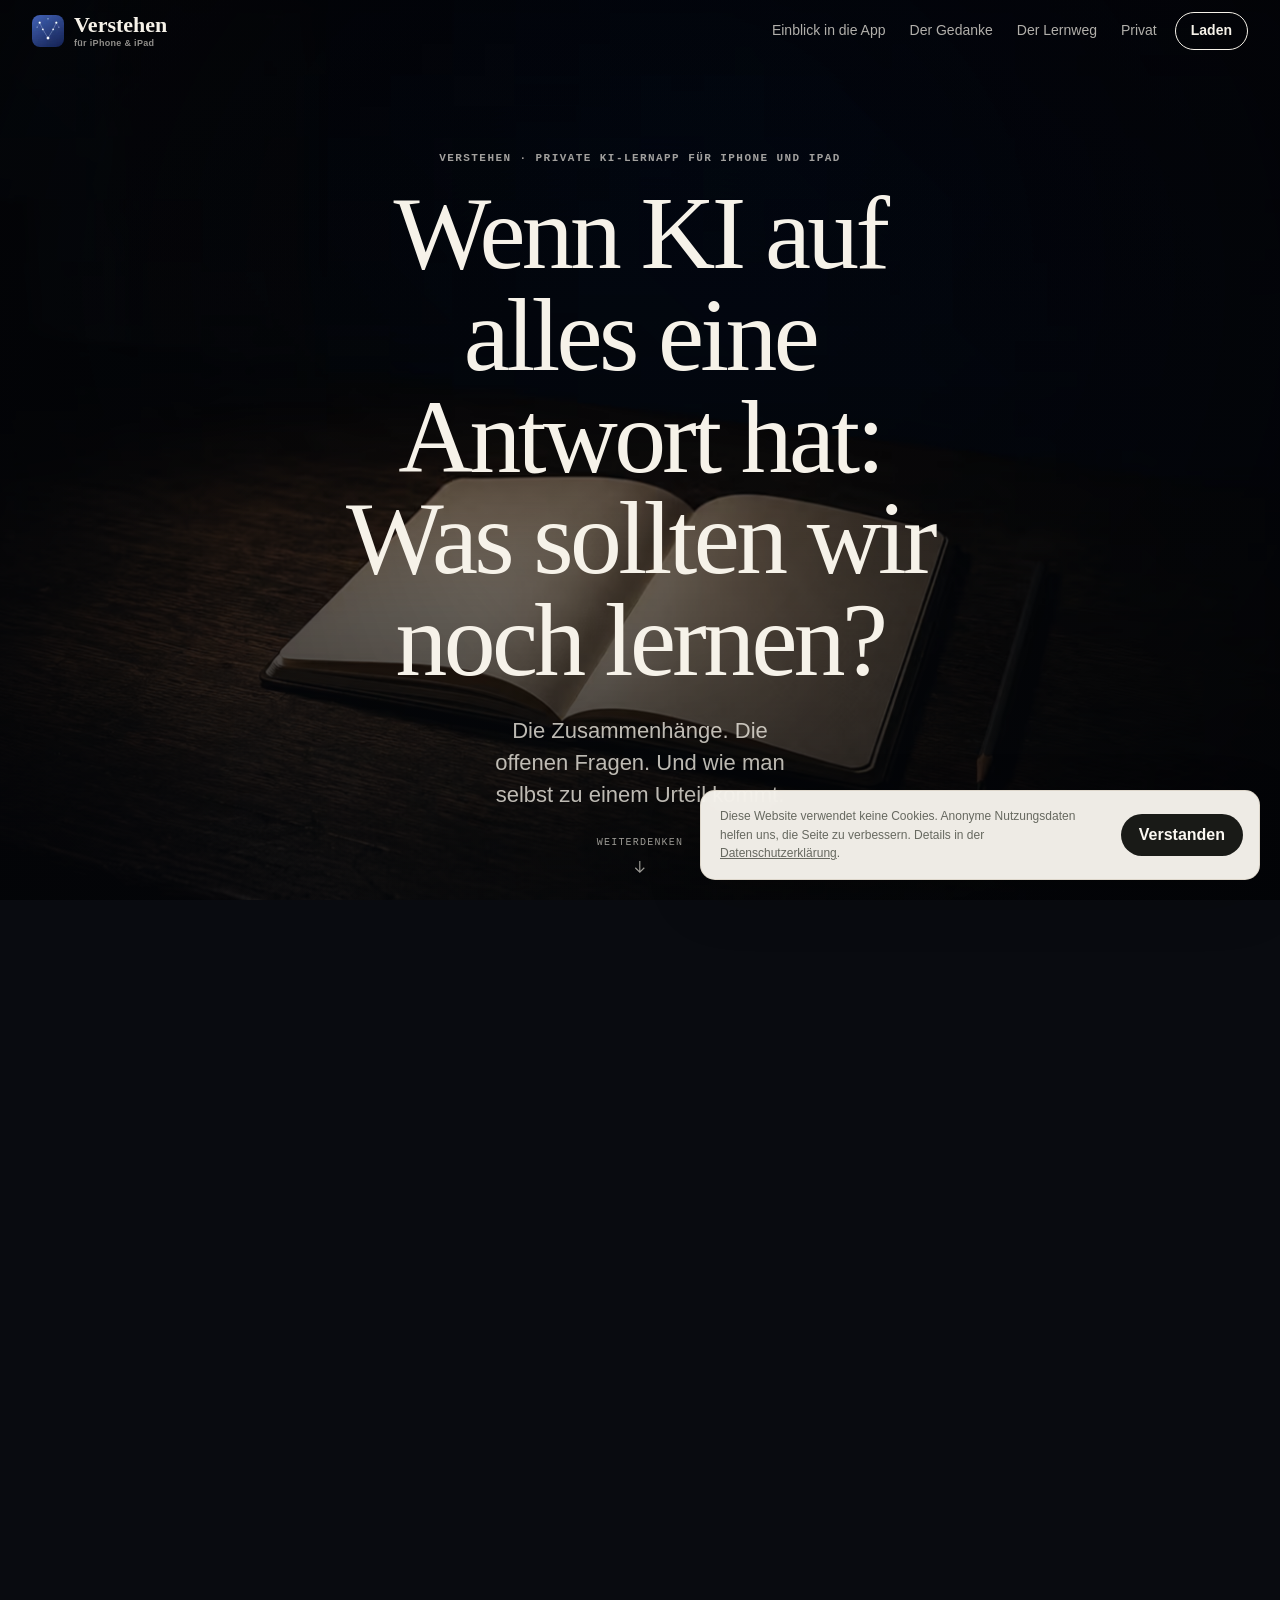
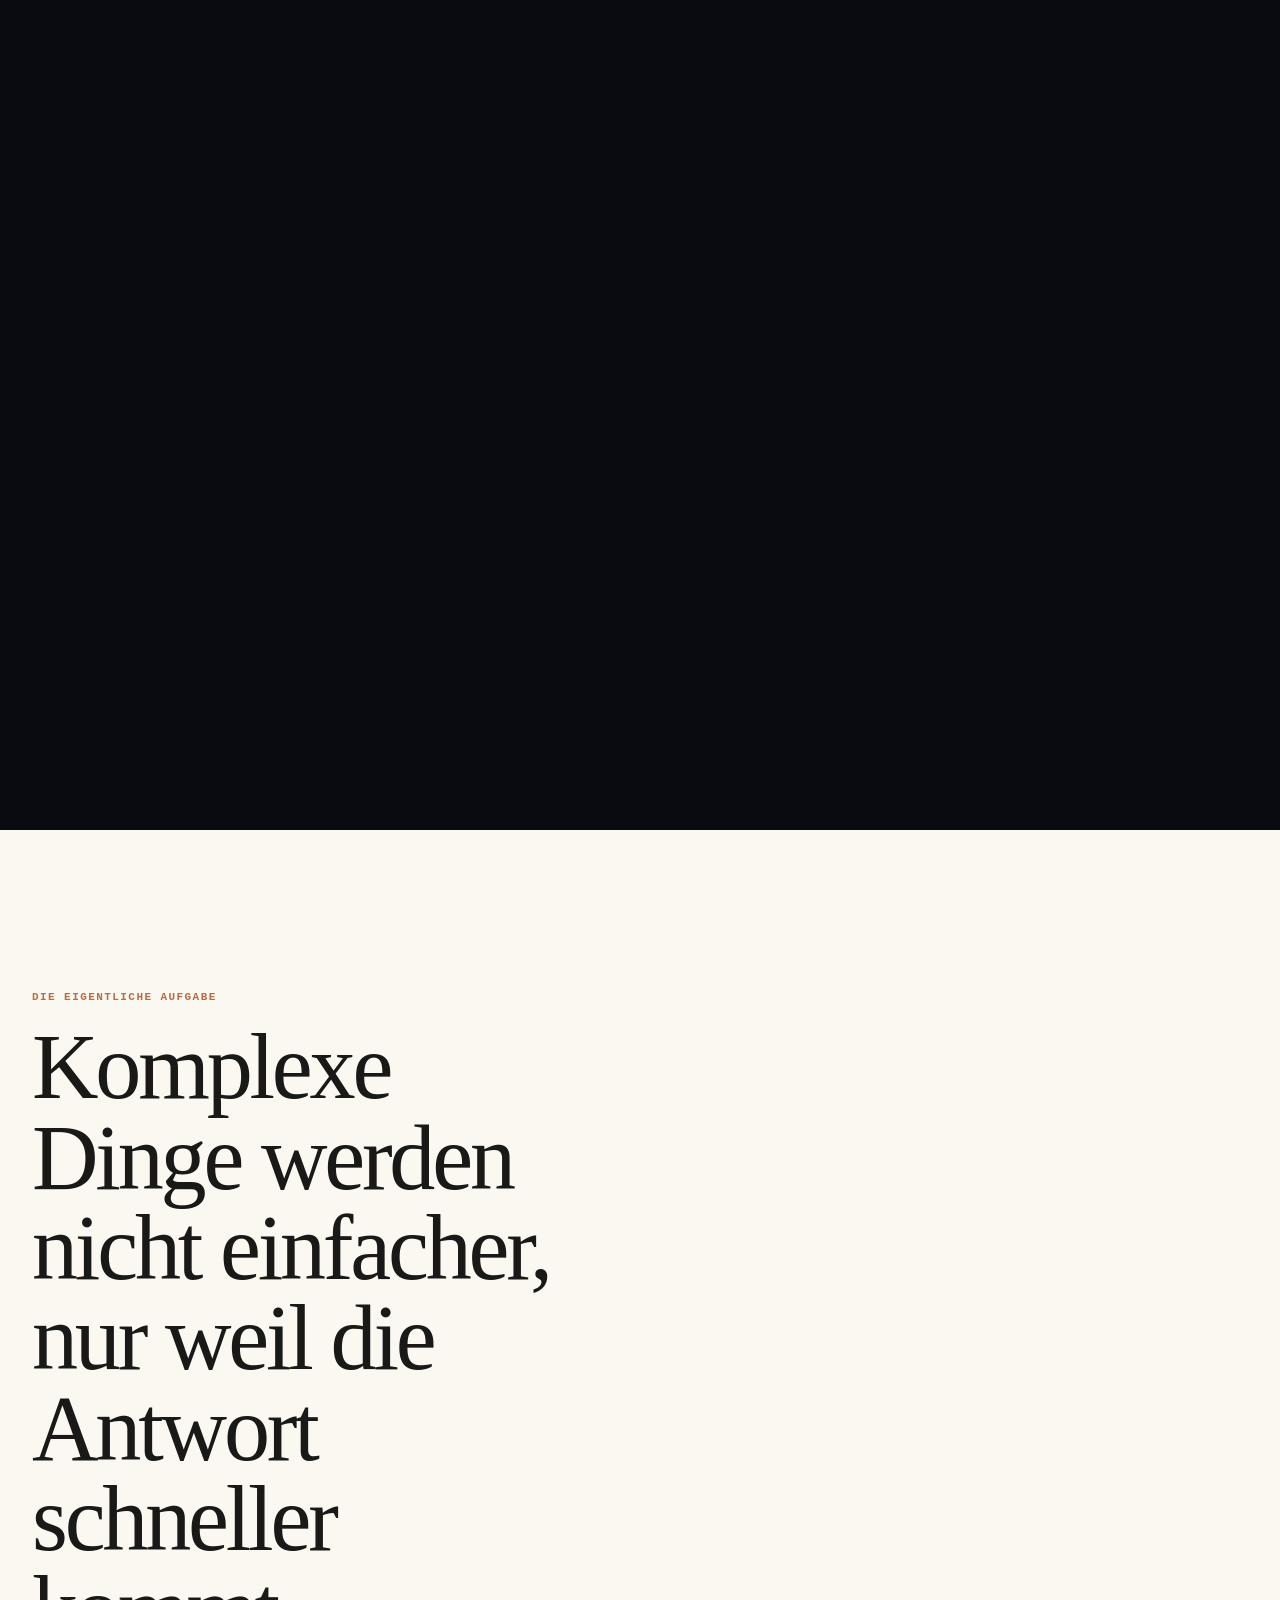
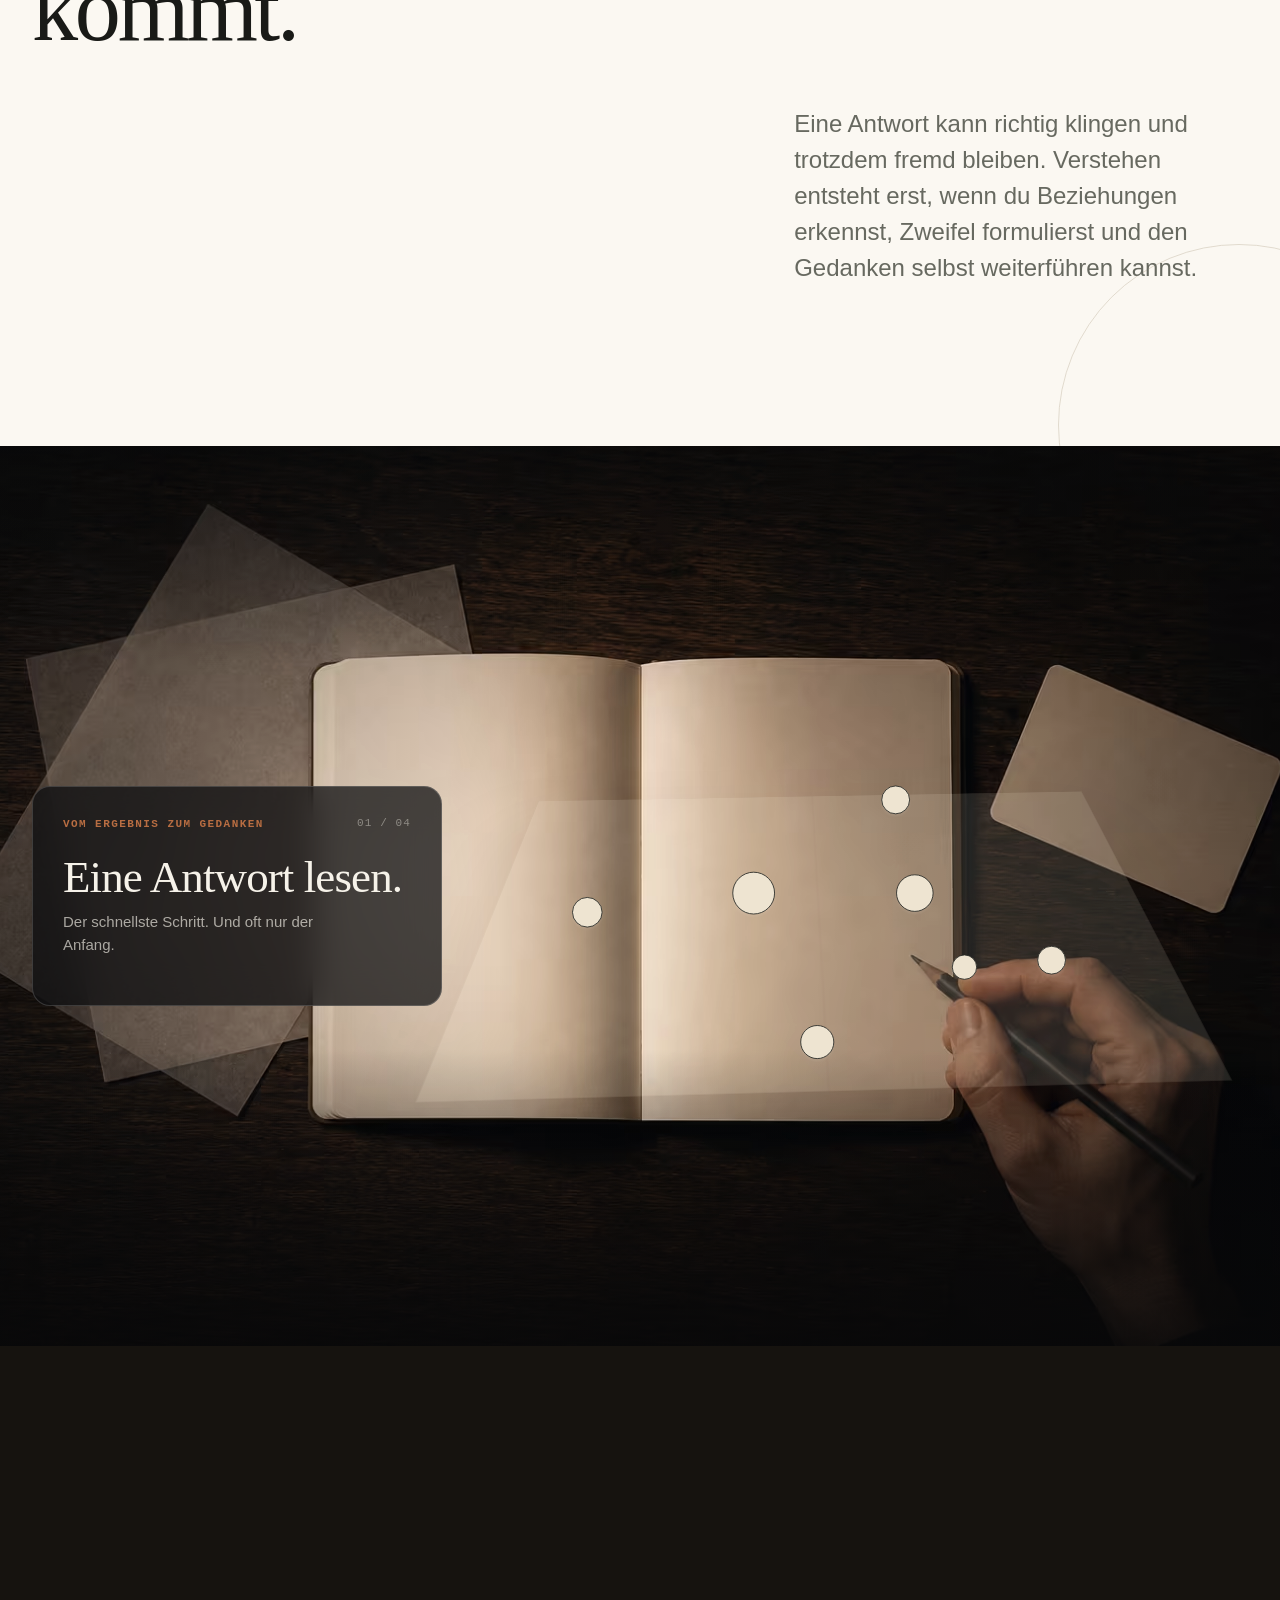
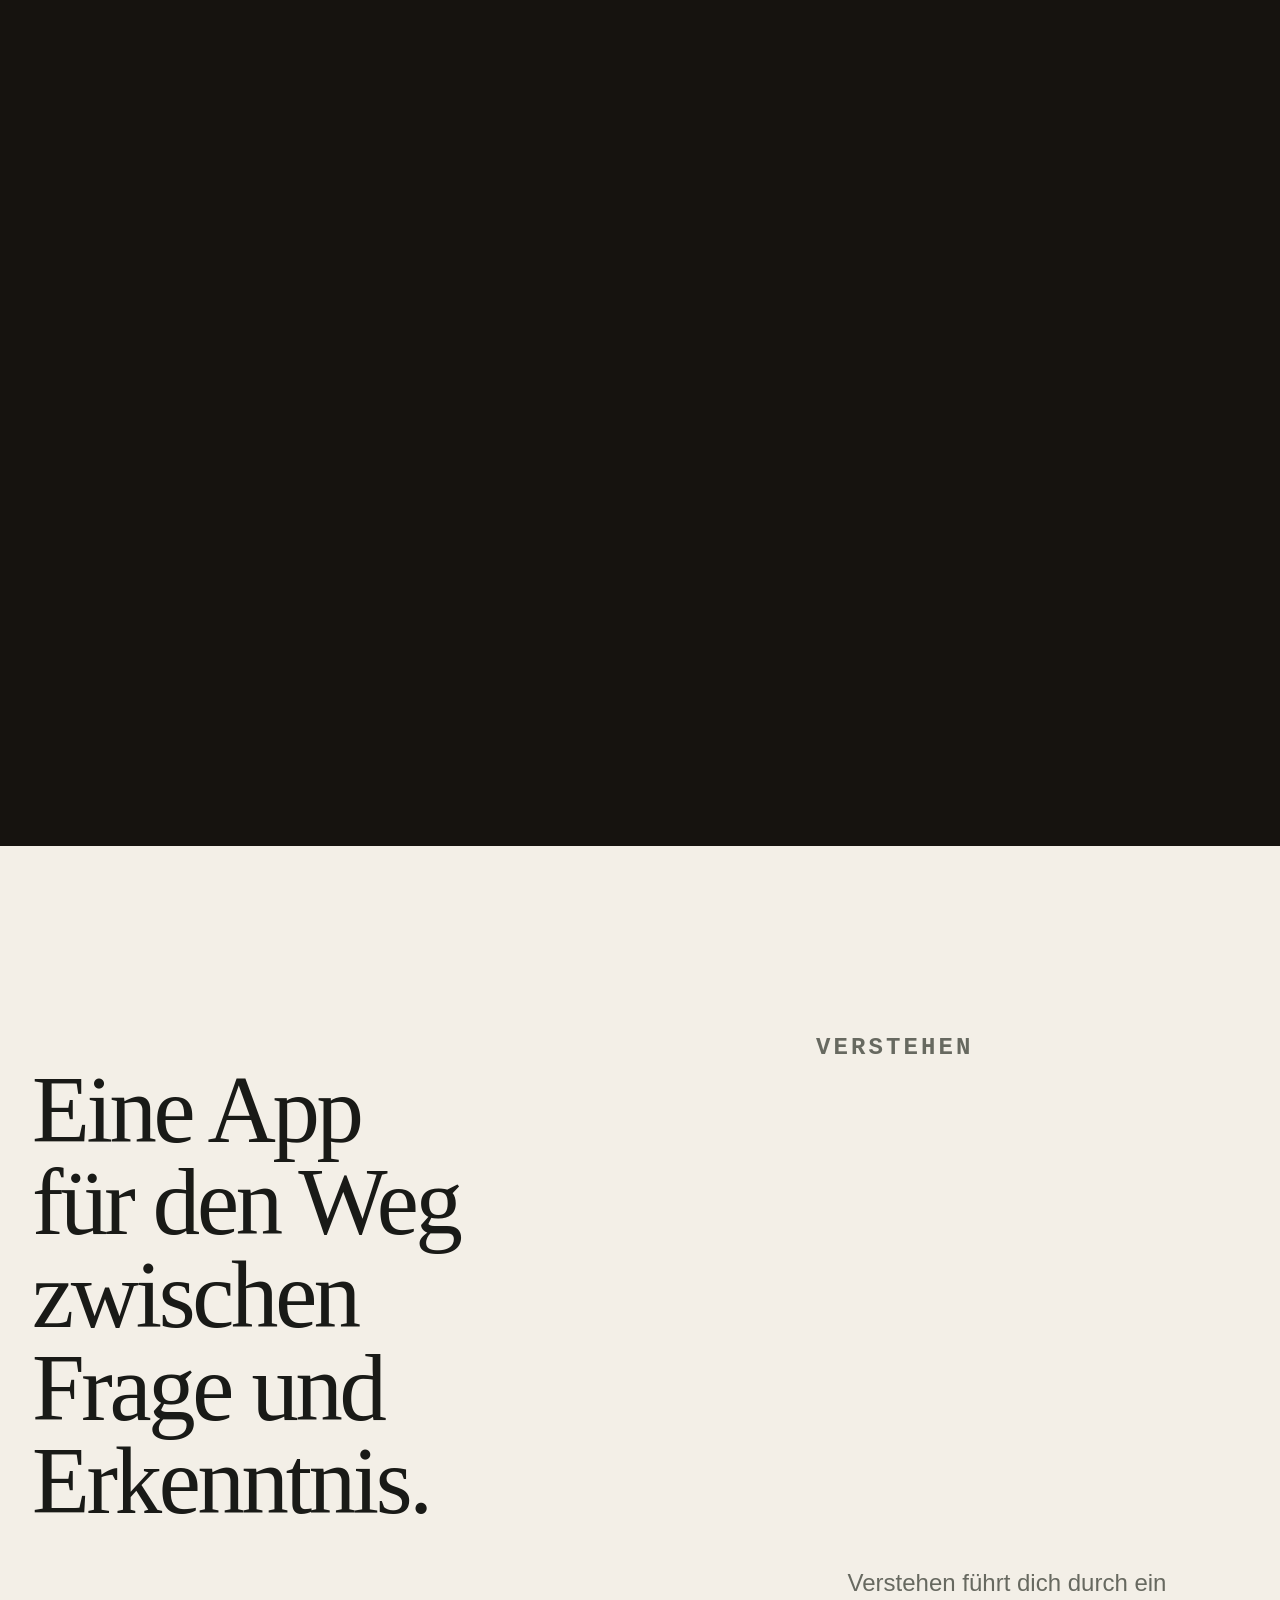
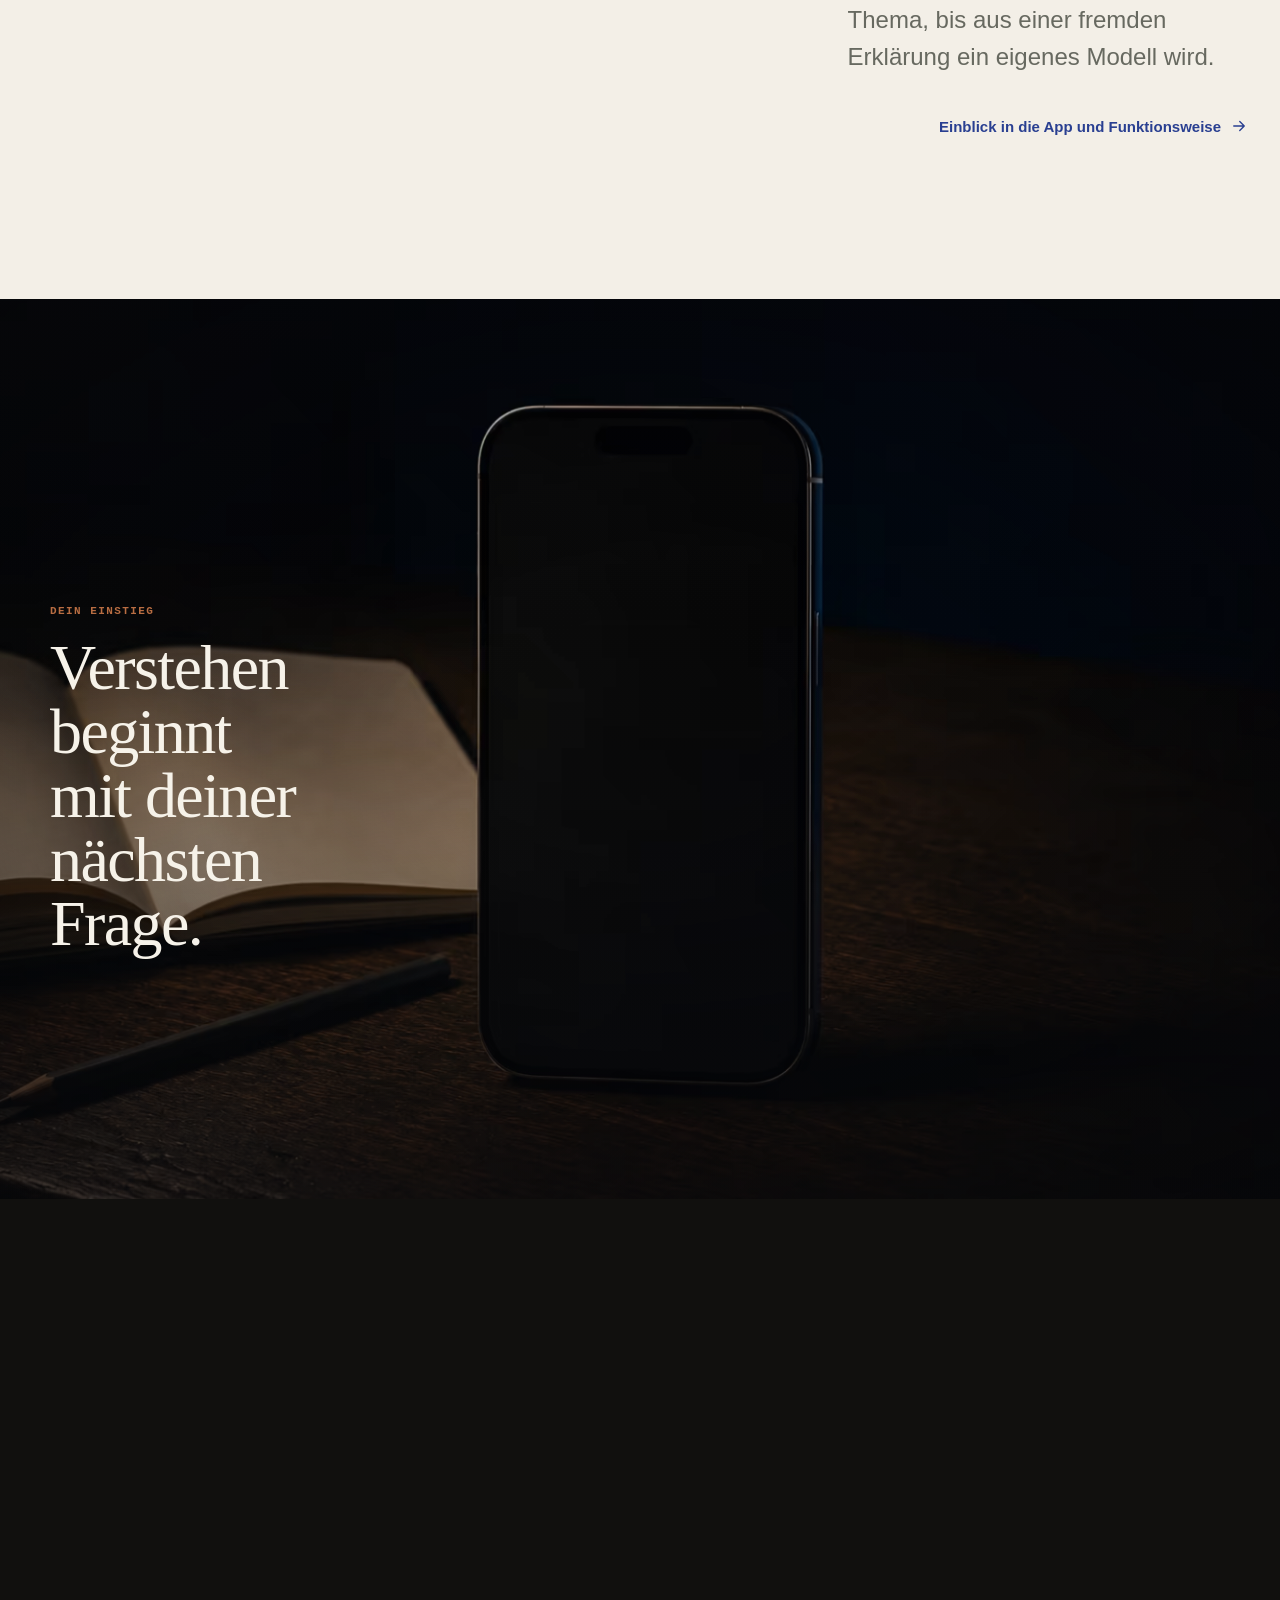
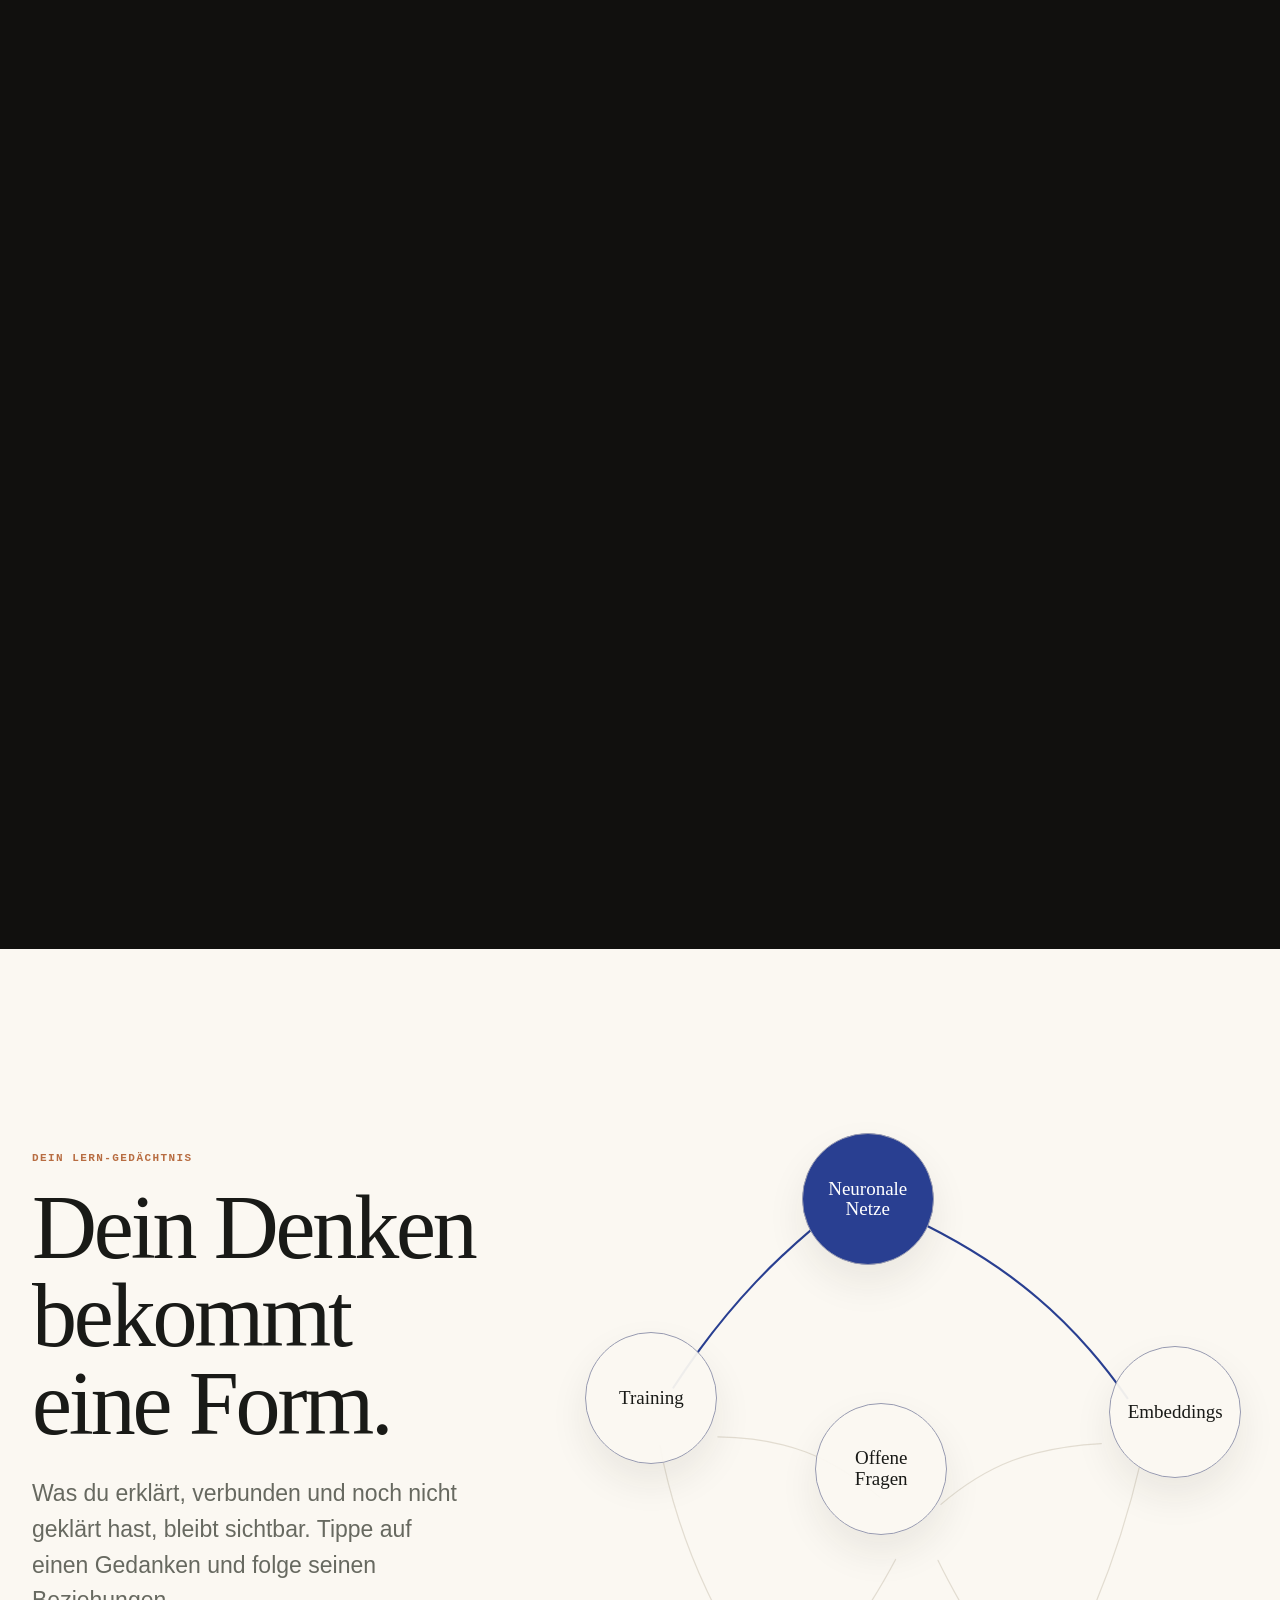
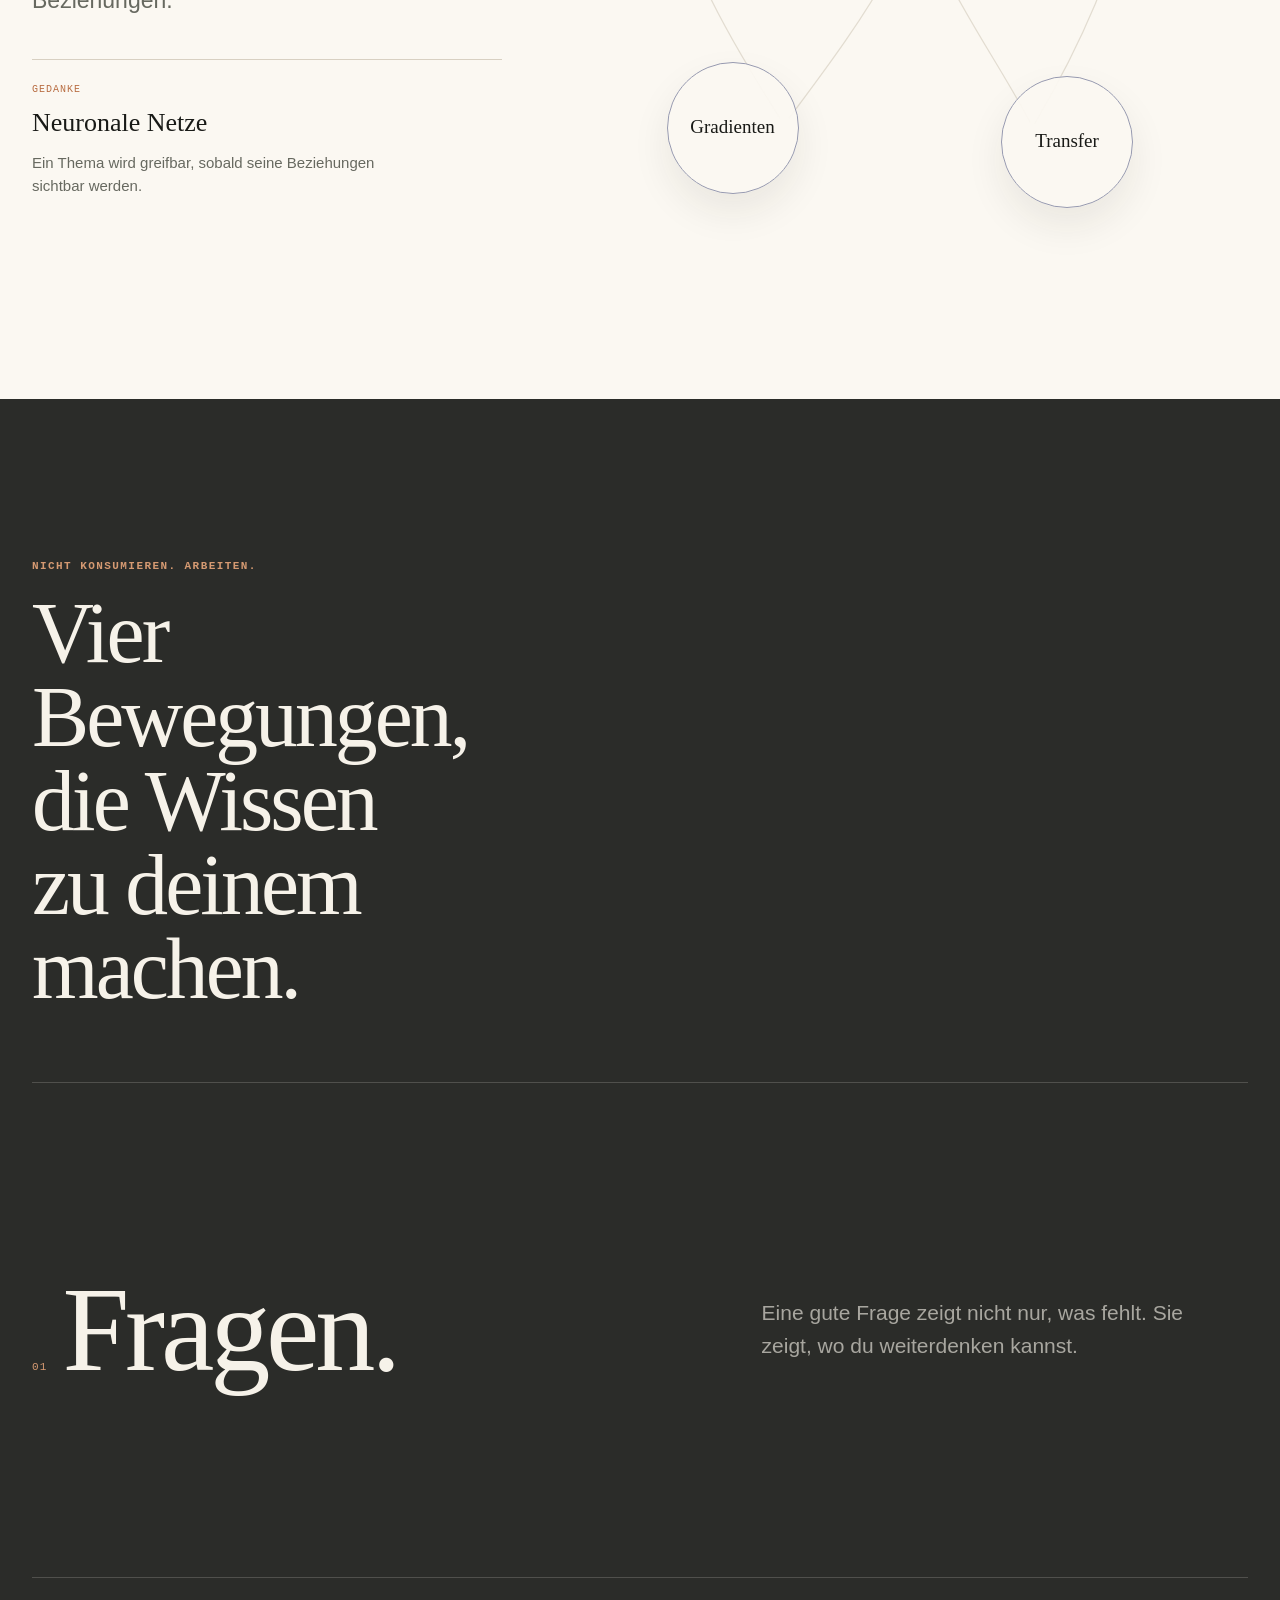
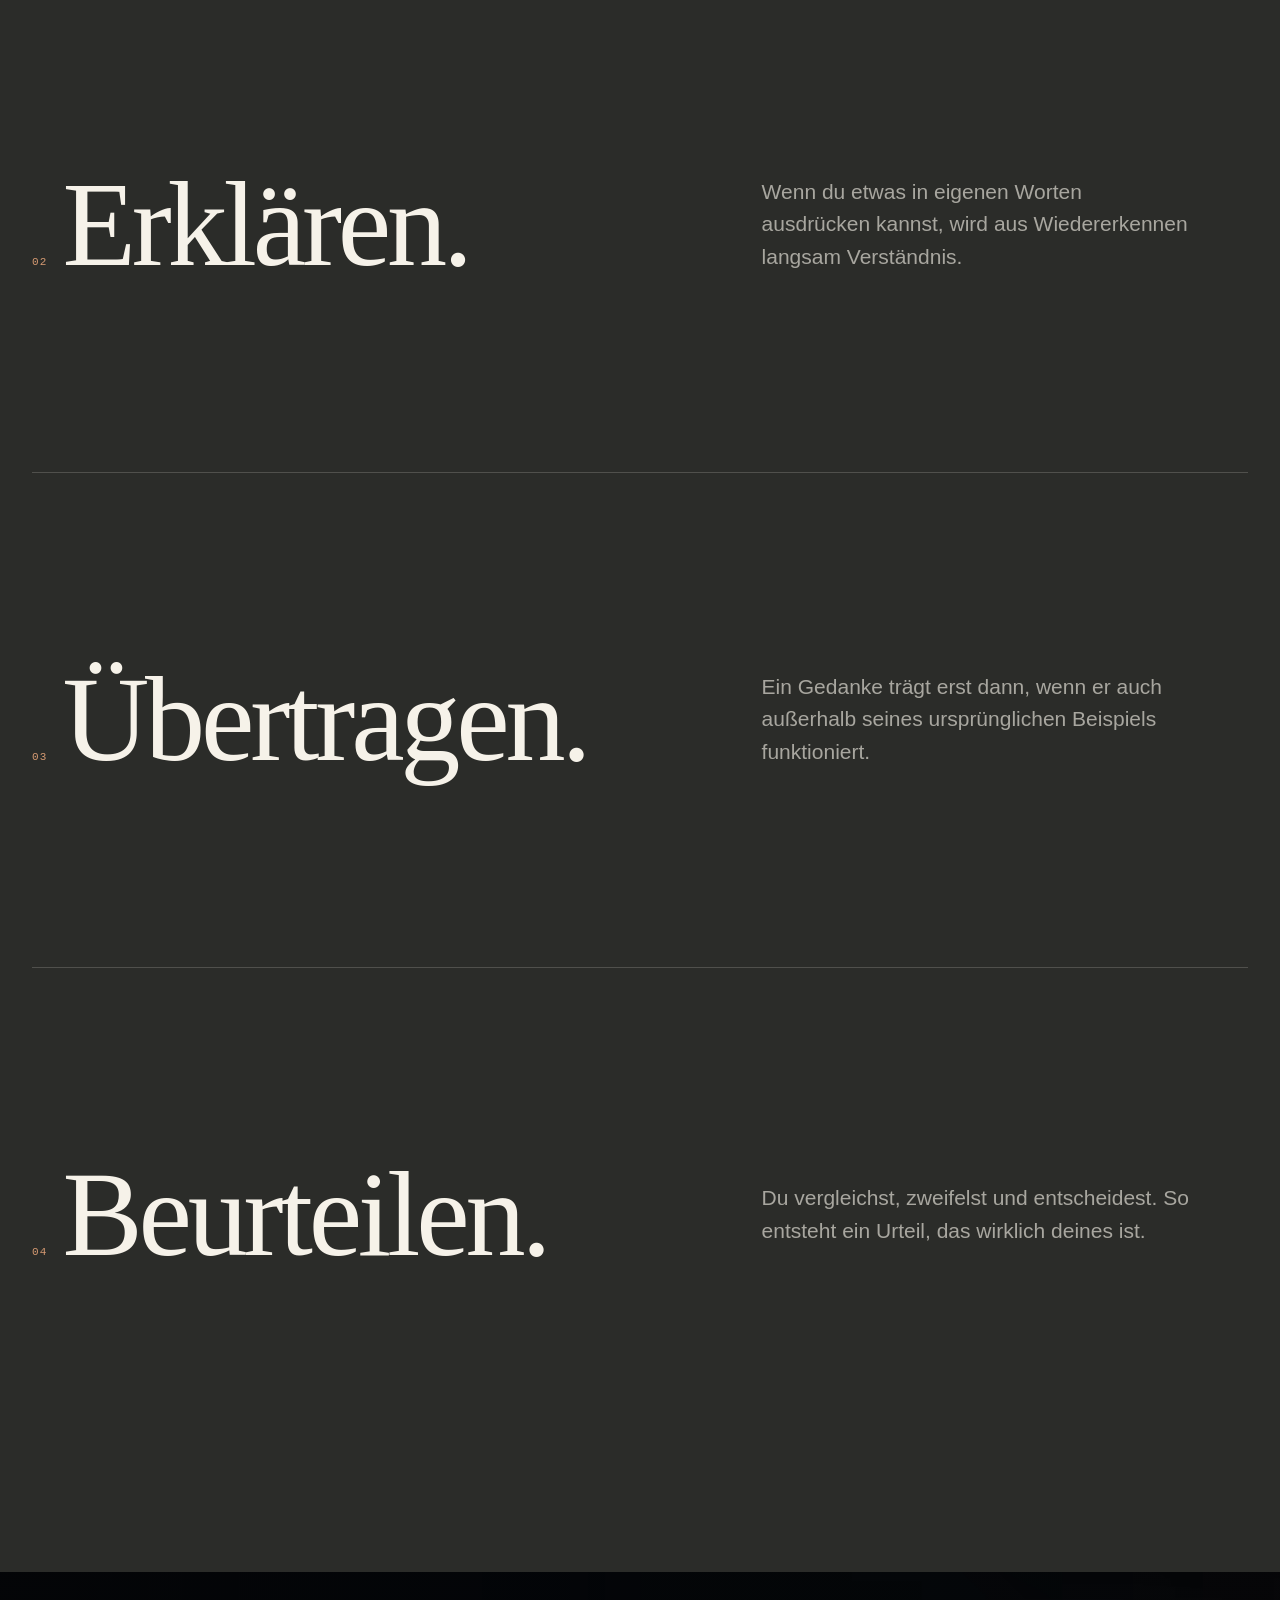
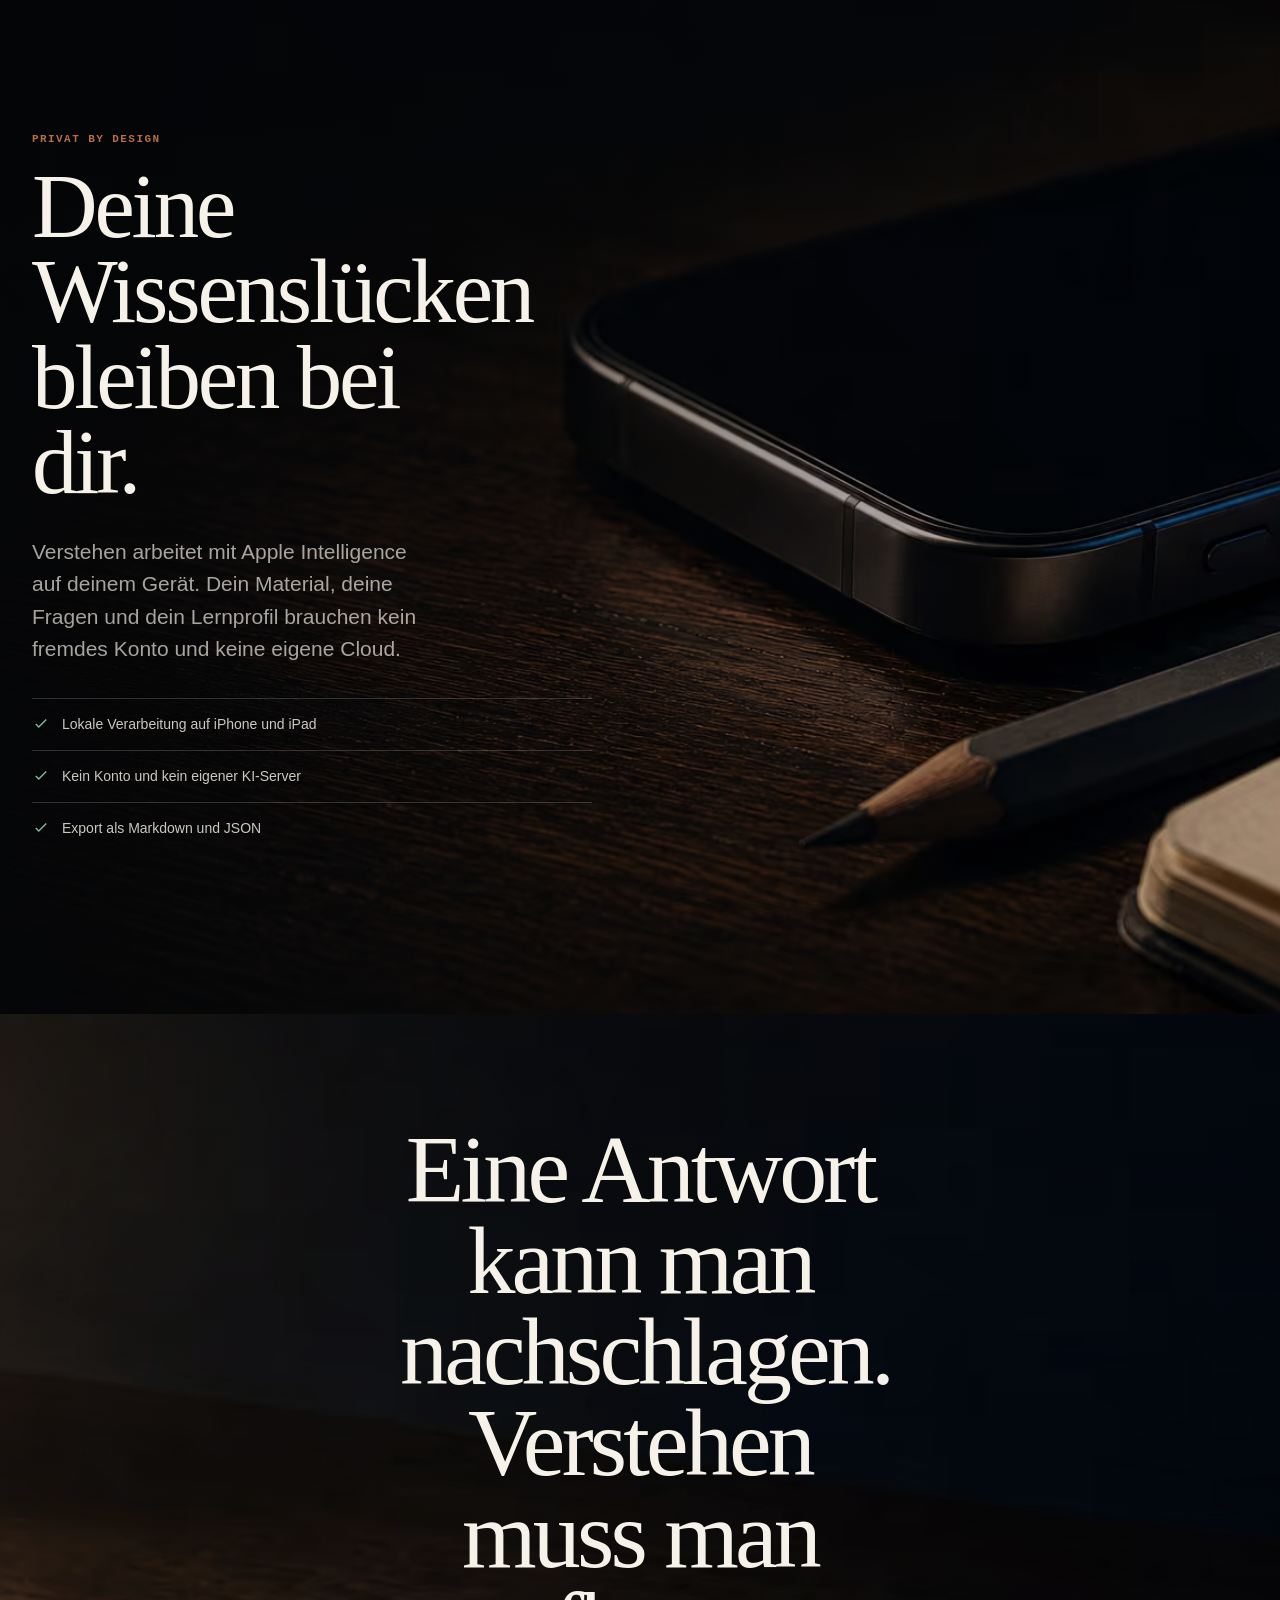
==== commit c0975d1c: "Add files via upload update svg ani" ====
--- a/index.html
+++ b/index.html
@@ -1036,6 +1036,7 @@
     position: absolute;
     inset: 0;
     overflow: visible;
+    pointer-events: none;
   }
 
   .knowledge-lines path {
@@ -1062,8 +1063,32 @@
     stroke-width: 2.2;
   }
 
+  .knowledge-signal {
+    fill: var(--warm);
+    filter: drop-shadow(0 0 5px color-mix(in srgb, var(--warm) 58%, transparent));
+    opacity: 0;
+  }
+
+  .knowledge-signal.is-running {
+    animation: knowledge-signal 980ms cubic-bezier(.25, .7, .25, 1);
+  }
+
+  .knowledge-ripple {
+    fill: none;
+    stroke: color-mix(in srgb, var(--accent) 76%, white);
+    stroke-width: 2;
+    opacity: 0;
+  }
+
   @keyframes draw-line {
     to { stroke-dashoffset: 0; }
+  }
+
+  @keyframes knowledge-signal {
+    0% { opacity: 0; }
+    14% { opacity: 1; }
+    72% { opacity: .92; }
+    100% { opacity: 0; }
   }
 
   .map-node {
@@ -1106,6 +1131,11 @@
     transform: scale(1.05);
   }
 
+  .map-node:active {
+    transform: scale(.97);
+    transition-duration: 90ms;
+  }
+
   .node-1 { top: 2%; left: 34%; --delay: 100ms; }
   .node-2 { top: 30%; left: 2%; --delay: 220ms; }
   .node-3 { top: 32%; right: 1%; --delay: 340ms; }
@@ -2188,6 +2218,11 @@
       stroke-dashoffset: 0 !important;
     }
 
+    .knowledge-signal,
+    .knowledge-ripple {
+      display: none;
+    }
+
     .thought-node {
       transform: scale(1);
       opacity: 1;
@@ -2418,14 +2453,86 @@
 
       <div class="knowledge-stage" id="knowledgeStage" aria-label="Interaktive Wissensstruktur">
         <svg class="knowledge-lines" viewBox="0 0 700 735" preserveAspectRatio="none" aria-hidden="true">
-          <path pathLength="1" style="--delay: 160ms" data-from="netze" data-to="training" d="M283 86 C217 137 161 192 105 278"/>
-          <path pathLength="1" style="--delay: 260ms" data-from="netze" data-to="embedding" d="M350 102 C430 140 507 191 575 289"/>
-          <path pathLength="1" style="--delay: 360ms" data-from="training" data-to="gradient" d="M91 338 C113 454 158 530 215 620"/>
-          <path pathLength="1" style="--delay: 460ms" data-from="embedding" data-to="transfer" d="M589 354 C563 466 525 548 479 626"/>
-          <path pathLength="1" style="--delay: 560ms" data-from="training" data-to="fragen" d="M151 329 C221 330 268 349 319 392"/>
-          <path pathLength="1" style="--delay: 660ms" data-from="embedding" data-to="fragen" d="M548 336 C476 340 430 358 382 399"/>
-          <path pathLength="1" style="--delay: 760ms" data-from="fragen" data-to="gradient" d="M335 456 C305 513 264 568 225 620"/>
-          <path pathLength="1" style="--delay: 860ms" data-from="fragen" data-to="transfer" d="M379 457 C408 517 444 568 474 624"/>
+          <g class="knowledge-ripples">
+            <circle class="knowledge-ripple" data-ripple="netze" cx="316" cy="83" r="56">
+              <animate attributeName="r" values="56;112" dur="720ms" begin="indefinite" fill="remove"/>
+              <animate attributeName="opacity" values=".5;.18;0" dur="720ms" begin="indefinite" fill="remove"/>
+            </circle>
+            <circle class="knowledge-ripple" data-ripple="training" cx="103" cy="319" r="56">
+              <animate attributeName="r" values="56;112" dur="720ms" begin="indefinite" fill="remove"/>
+              <animate attributeName="opacity" values=".5;.18;0" dur="720ms" begin="indefinite" fill="remove"/>
+            </circle>
+            <circle class="knowledge-ripple" data-ripple="embedding" cx="593" cy="331" r="56">
+              <animate attributeName="r" values="56;112" dur="720ms" begin="indefinite" fill="remove"/>
+              <animate attributeName="opacity" values=".5;.18;0" dur="720ms" begin="indefinite" fill="remove"/>
+            </circle>
+            <circle class="knowledge-ripple" data-ripple="gradient" cx="200" cy="657" r="56">
+              <animate attributeName="r" values="56;112" dur="720ms" begin="indefinite" fill="remove"/>
+              <animate attributeName="opacity" values=".5;.18;0" dur="720ms" begin="indefinite" fill="remove"/>
+            </circle>
+            <circle class="knowledge-ripple" data-ripple="transfer" cx="491" cy="660" r="56">
+              <animate attributeName="r" values="56;112" dur="720ms" begin="indefinite" fill="remove"/>
+              <animate attributeName="opacity" values=".5;.18;0" dur="720ms" begin="indefinite" fill="remove"/>
+            </circle>
+            <circle class="knowledge-ripple" data-ripple="fragen" cx="351" cy="427" r="56">
+              <animate attributeName="r" values="56;112" dur="720ms" begin="indefinite" fill="remove"/>
+              <animate attributeName="opacity" values=".5;.18;0" dur="720ms" begin="indefinite" fill="remove"/>
+            </circle>
+          </g>
+
+          <g class="knowledge-branches">
+            <path id="route-netze-training" pathLength="1" style="--delay: 160ms" data-from="netze" data-to="training" d="M283 86 C217 137 161 192 105 278"/>
+            <path id="route-netze-embedding" pathLength="1" style="--delay: 260ms" data-from="netze" data-to="embedding" d="M350 102 C430 140 507 191 575 289"/>
+            <path id="route-training-gradient" pathLength="1" style="--delay: 360ms" data-from="training" data-to="gradient" d="M91 338 C113 454 158 530 215 620"/>
+            <path id="route-embedding-transfer" pathLength="1" style="--delay: 460ms" data-from="embedding" data-to="transfer" d="M589 354 C563 466 525 548 479 626"/>
+            <path id="route-training-fragen" pathLength="1" style="--delay: 560ms" data-from="training" data-to="fragen" d="M151 329 C221 330 268 349 319 392"/>
+            <path id="route-embedding-fragen" pathLength="1" style="--delay: 660ms" data-from="embedding" data-to="fragen" d="M548 336 C476 340 430 358 382 399"/>
+            <path id="route-fragen-gradient" pathLength="1" style="--delay: 760ms" data-from="fragen" data-to="gradient" d="M335 456 C305 513 264 568 225 620"/>
+            <path id="route-fragen-transfer" pathLength="1" style="--delay: 860ms" data-from="fragen" data-to="transfer" d="M379 457 C408 517 444 568 474 624"/>
+          </g>
+
+          <g class="knowledge-signals">
+            <circle class="knowledge-signal" data-from="netze" data-to="training" r="6">
+              <animateMotion dur="980ms" begin="indefinite" repeatCount="1" fill="remove" calcMode="linear" keyPoints="0;1" keyTimes="0;1">
+                <mpath href="#route-netze-training"/>
+              </animateMotion>
+            </circle>
+            <circle class="knowledge-signal" data-from="netze" data-to="embedding" r="6">
+              <animateMotion dur="980ms" begin="indefinite" repeatCount="1" fill="remove" calcMode="linear" keyPoints="0;1" keyTimes="0;1">
+                <mpath href="#route-netze-embedding"/>
+              </animateMotion>
+            </circle>
+            <circle class="knowledge-signal" data-from="training" data-to="gradient" r="6">
+              <animateMotion dur="980ms" begin="indefinite" repeatCount="1" fill="remove" calcMode="linear" keyPoints="0;1" keyTimes="0;1">
+                <mpath href="#route-training-gradient"/>
+              </animateMotion>
+            </circle>
+            <circle class="knowledge-signal" data-from="embedding" data-to="transfer" r="6">
+              <animateMotion dur="980ms" begin="indefinite" repeatCount="1" fill="remove" calcMode="linear" keyPoints="0;1" keyTimes="0;1">
+                <mpath href="#route-embedding-transfer"/>
+              </animateMotion>
+            </circle>
+            <circle class="knowledge-signal" data-from="training" data-to="fragen" r="6">
+              <animateMotion dur="980ms" begin="indefinite" repeatCount="1" fill="remove" calcMode="linear" keyPoints="0;1" keyTimes="0;1">
+                <mpath href="#route-training-fragen"/>
+              </animateMotion>
+            </circle>
+            <circle class="knowledge-signal" data-from="embedding" data-to="fragen" r="6">
+              <animateMotion dur="980ms" begin="indefinite" repeatCount="1" fill="remove" calcMode="linear" keyPoints="0;1" keyTimes="0;1">
+                <mpath href="#route-embedding-fragen"/>
+              </animateMotion>
+            </circle>
+            <circle class="knowledge-signal" data-from="fragen" data-to="gradient" r="6">
+              <animateMotion dur="980ms" begin="indefinite" repeatCount="1" fill="remove" calcMode="linear" keyPoints="0;1" keyTimes="0;1">
+                <mpath href="#route-fragen-gradient"/>
+              </animateMotion>
+            </circle>
+            <circle class="knowledge-signal" data-from="fragen" data-to="transfer" r="6">
+              <animateMotion dur="980ms" begin="indefinite" repeatCount="1" fill="remove" calcMode="linear" keyPoints="0;1" keyTimes="0;1">
+                <mpath href="#route-fragen-transfer"/>
+              </animateMotion>
+            </circle>
+          </g>
         </svg>
 
         <button class="map-node node-1" type="button" data-node="netze" data-title="Neuronale Netze" data-copy="Ein Thema wird greifbar, sobald seine Beziehungen sichtbar werden." aria-pressed="true">Neuronale<br>Netze</button>
@@ -2790,6 +2897,9 @@
           entries.forEach((entry) => {
             if (!entry.isIntersecting) return;
             entry.target.classList.add("is-visible");
+            if (entry.target.classList.contains("knowledge-stage")) {
+              entry.target.dispatchEvent(new Event("knowledge-ready"));
+            }
             revealObserver.unobserve(entry.target);
           });
         }, { threshold: .22 })
@@ -2802,11 +2912,60 @@
 
     const knowledgeStage = document.getElementById("knowledgeStage");
     const mapNodes = [...knowledgeStage.querySelectorAll(".map-node")];
-    const mapPaths = [...knowledgeStage.querySelectorAll(".knowledge-lines path")];
+    const mapPaths = [...knowledgeStage.querySelectorAll(".knowledge-branches path")];
+    const mapSignals = [...knowledgeStage.querySelectorAll(".knowledge-signal")];
+    const mapRipples = [...knowledgeStage.querySelectorAll(".knowledge-ripple")];
     const mapDetailTitle = document.getElementById("mapDetailTitle");
     const mapDetailCopy = document.getElementById("mapDetailCopy");
 
-    const selectMapNode = (node) => {
+    const syncMapRipples = () => {
+      const stageRect = knowledgeStage.getBoundingClientRect();
+      if (!stageRect.width || !stageRect.height) return;
+
+      mapNodes.forEach((node) => {
+        const nodeRect = node.getBoundingClientRect();
+        const ripple = mapRipples.find((item) => item.dataset.ripple === node.dataset.node);
+        if (!ripple) return;
+        ripple.setAttribute("cx", String(((nodeRect.left + nodeRect.width / 2 - stageRect.left) / stageRect.width) * 700));
+        ripple.setAttribute("cy", String(((nodeRect.top + nodeRect.height / 2 - stageRect.top) / stageRect.height) * 735));
+      });
+    };
+
+    const playMapPulse = (selected) => {
+      if (reducedMotion) return;
+      syncMapRipples();
+
+      const ripple = mapRipples.find((item) => item.dataset.ripple === selected);
+      ripple?.querySelectorAll("animate").forEach((animation) => {
+        animation.beginElement?.();
+      });
+
+      let relatedIndex = 0;
+      mapSignals.forEach((signal) => {
+        const isRelated = signal.dataset.from === selected || signal.dataset.to === selected;
+        if (!isRelated) return;
+
+        const motion = signal.querySelector("animateMotion");
+        if (typeof motion?.beginElement !== "function") return;
+        const runsBackward = signal.dataset.to === selected;
+        motion.setAttribute("keyPoints", runsBackward ? "1;0" : "0;1");
+
+        window.clearTimeout(signal.resetTimer);
+        signal.classList.remove("is-running");
+        void signal.getBoundingClientRect();
+
+        window.setTimeout(() => {
+          signal.classList.add("is-running");
+          motion.beginElement();
+          signal.resetTimer = window.setTimeout(() => {
+            signal.classList.remove("is-running");
+          }, 1020);
+        }, relatedIndex * 70);
+        relatedIndex += 1;
+      });
+    };
+
+    const selectMapNode = (node, { animate = true } = {}) => {
       const selected = node.dataset.node;
       knowledgeStage.classList.add("has-selection");
       mapNodes.forEach((item) => {
@@ -2817,12 +2976,37 @@
       });
       mapDetailTitle.textContent = node.dataset.title;
       mapDetailCopy.textContent = node.dataset.copy;
+      if (animate) playMapPulse(selected);
     };
 
     mapNodes.forEach((node) => {
       node.addEventListener("click", () => selectMapNode(node));
-      node.addEventListener("focus", () => selectMapNode(node));
+      node.addEventListener("focus", () => {
+        if (node.getAttribute("aria-pressed") !== "true") {
+          selectMapNode(node, { animate: false });
+        }
+      });
     });
+
+    knowledgeStage.addEventListener("knowledge-ready", () => {
+      const initialNode = mapNodes.find((node) => node.getAttribute("aria-pressed") === "true");
+      if (initialNode) {
+        window.setTimeout(() => {
+          if (initialNode.getAttribute("aria-pressed") === "true") selectMapNode(initialNode);
+        }, 920);
+      }
+    }, { once: true });
+
+    if (!revealObserver && knowledgeStage.classList.contains("is-visible")) {
+      const initialNode = mapNodes.find((node) => node.getAttribute("aria-pressed") === "true");
+      if (initialNode) {
+        window.setTimeout(() => {
+          if (initialNode.getAttribute("aria-pressed") === "true") selectMapNode(initialNode);
+        }, 920);
+      }
+    }
+
+    window.addEventListener("resize", syncMapRipples);
 
     const updatesDialog = document.getElementById("updatesDialog");
     const pageDialog = document.getElementById("pageDialog");
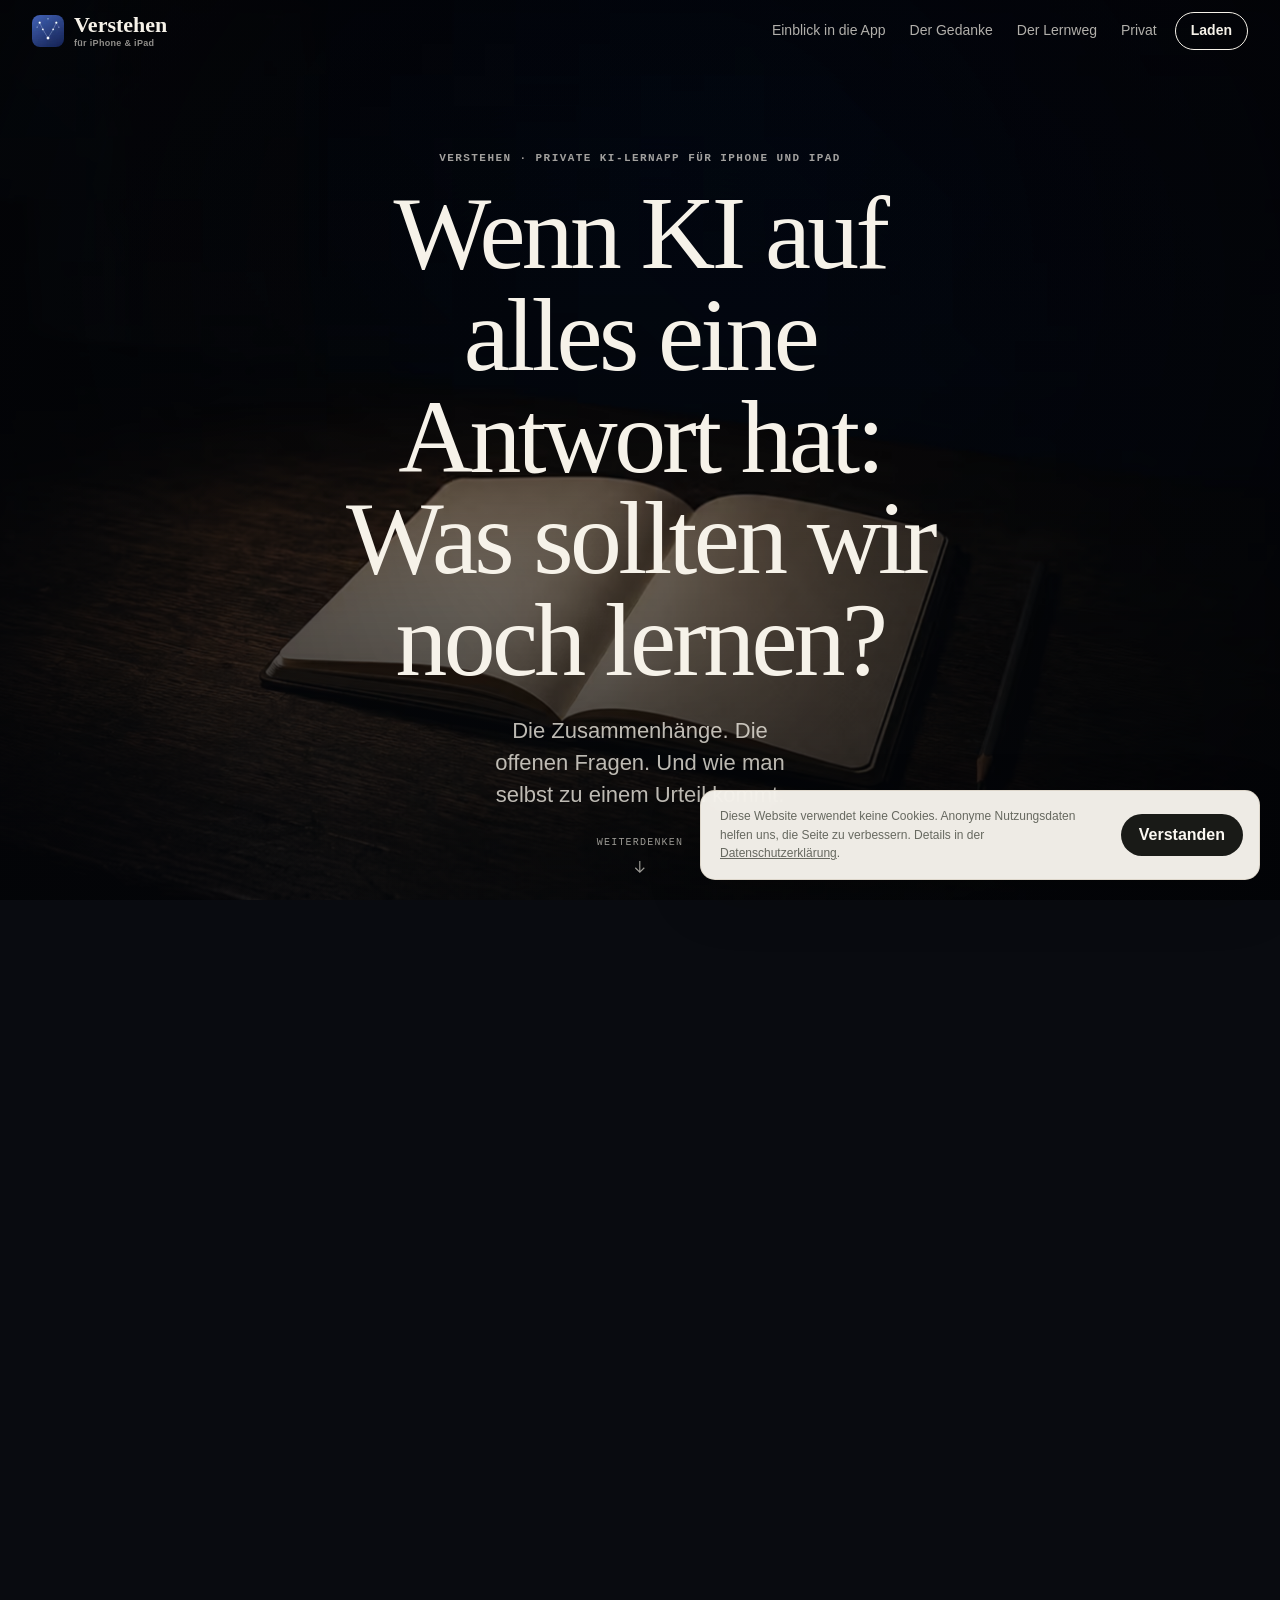
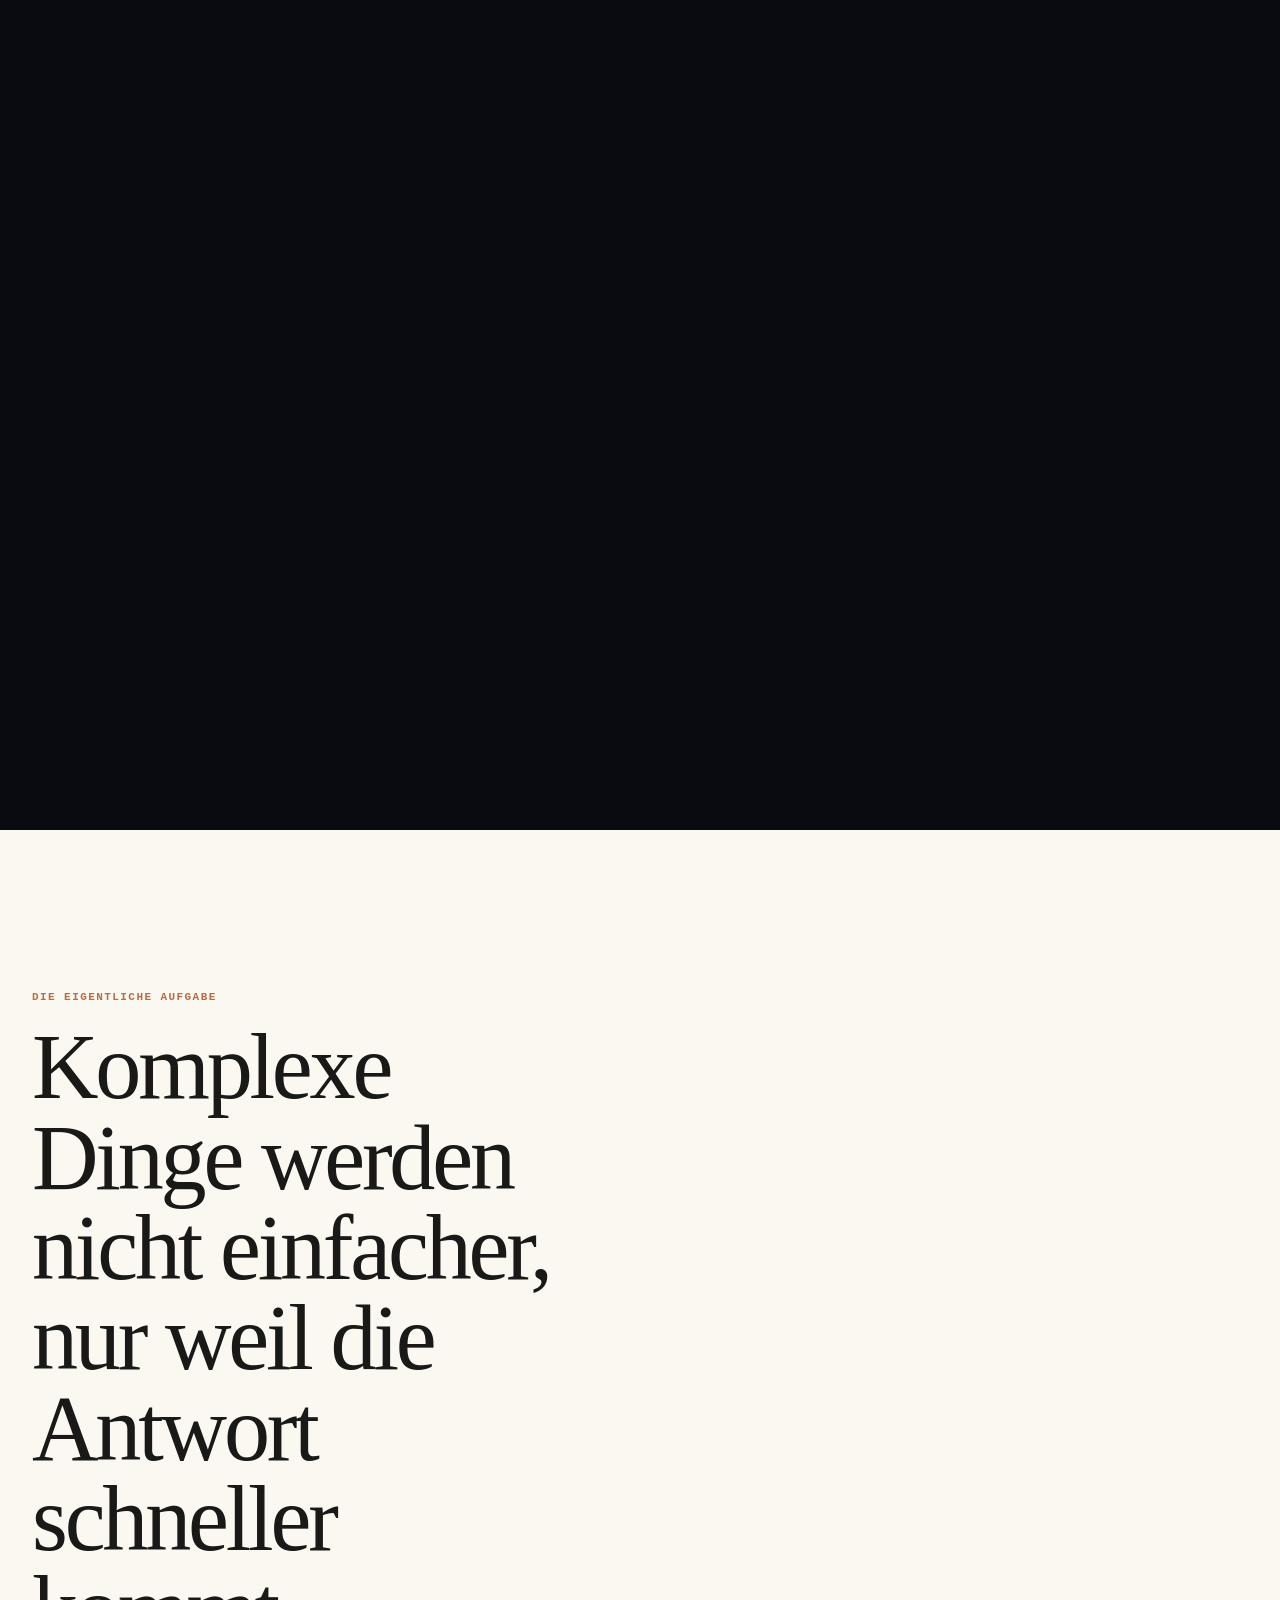
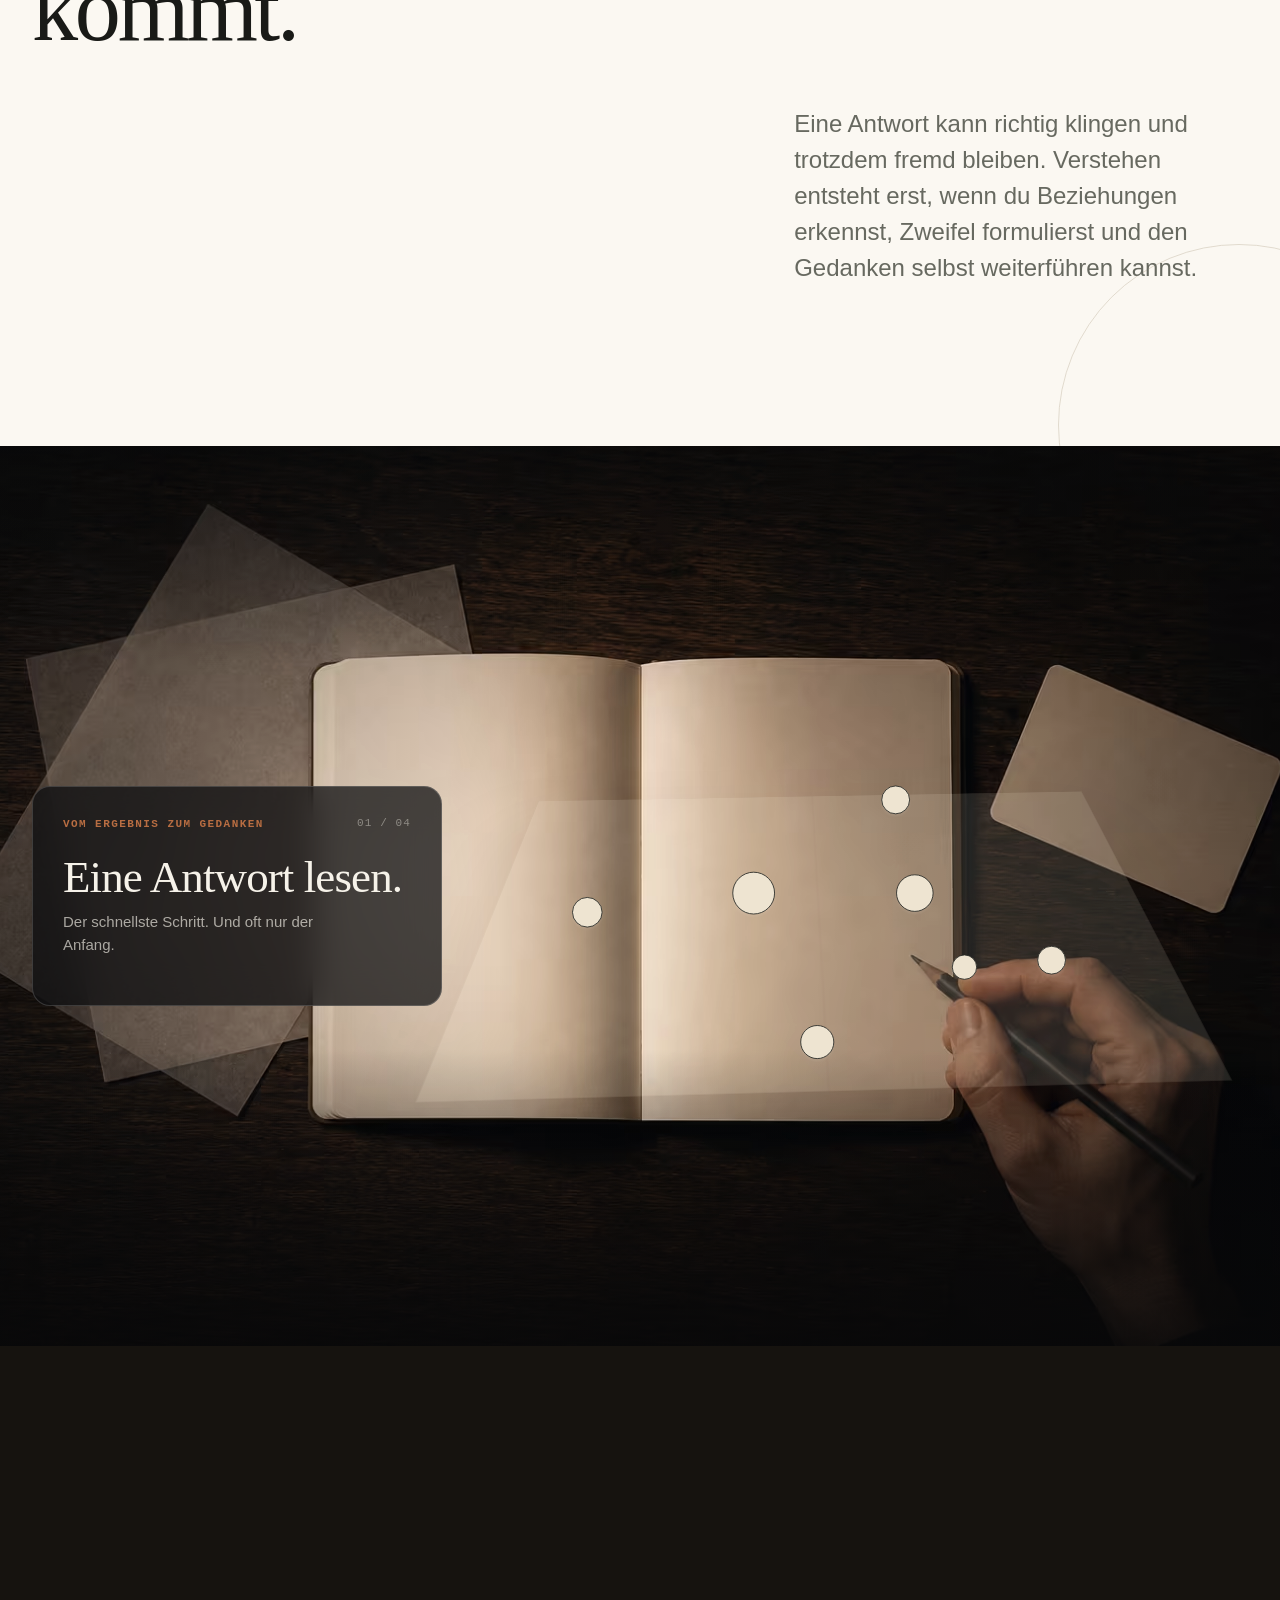
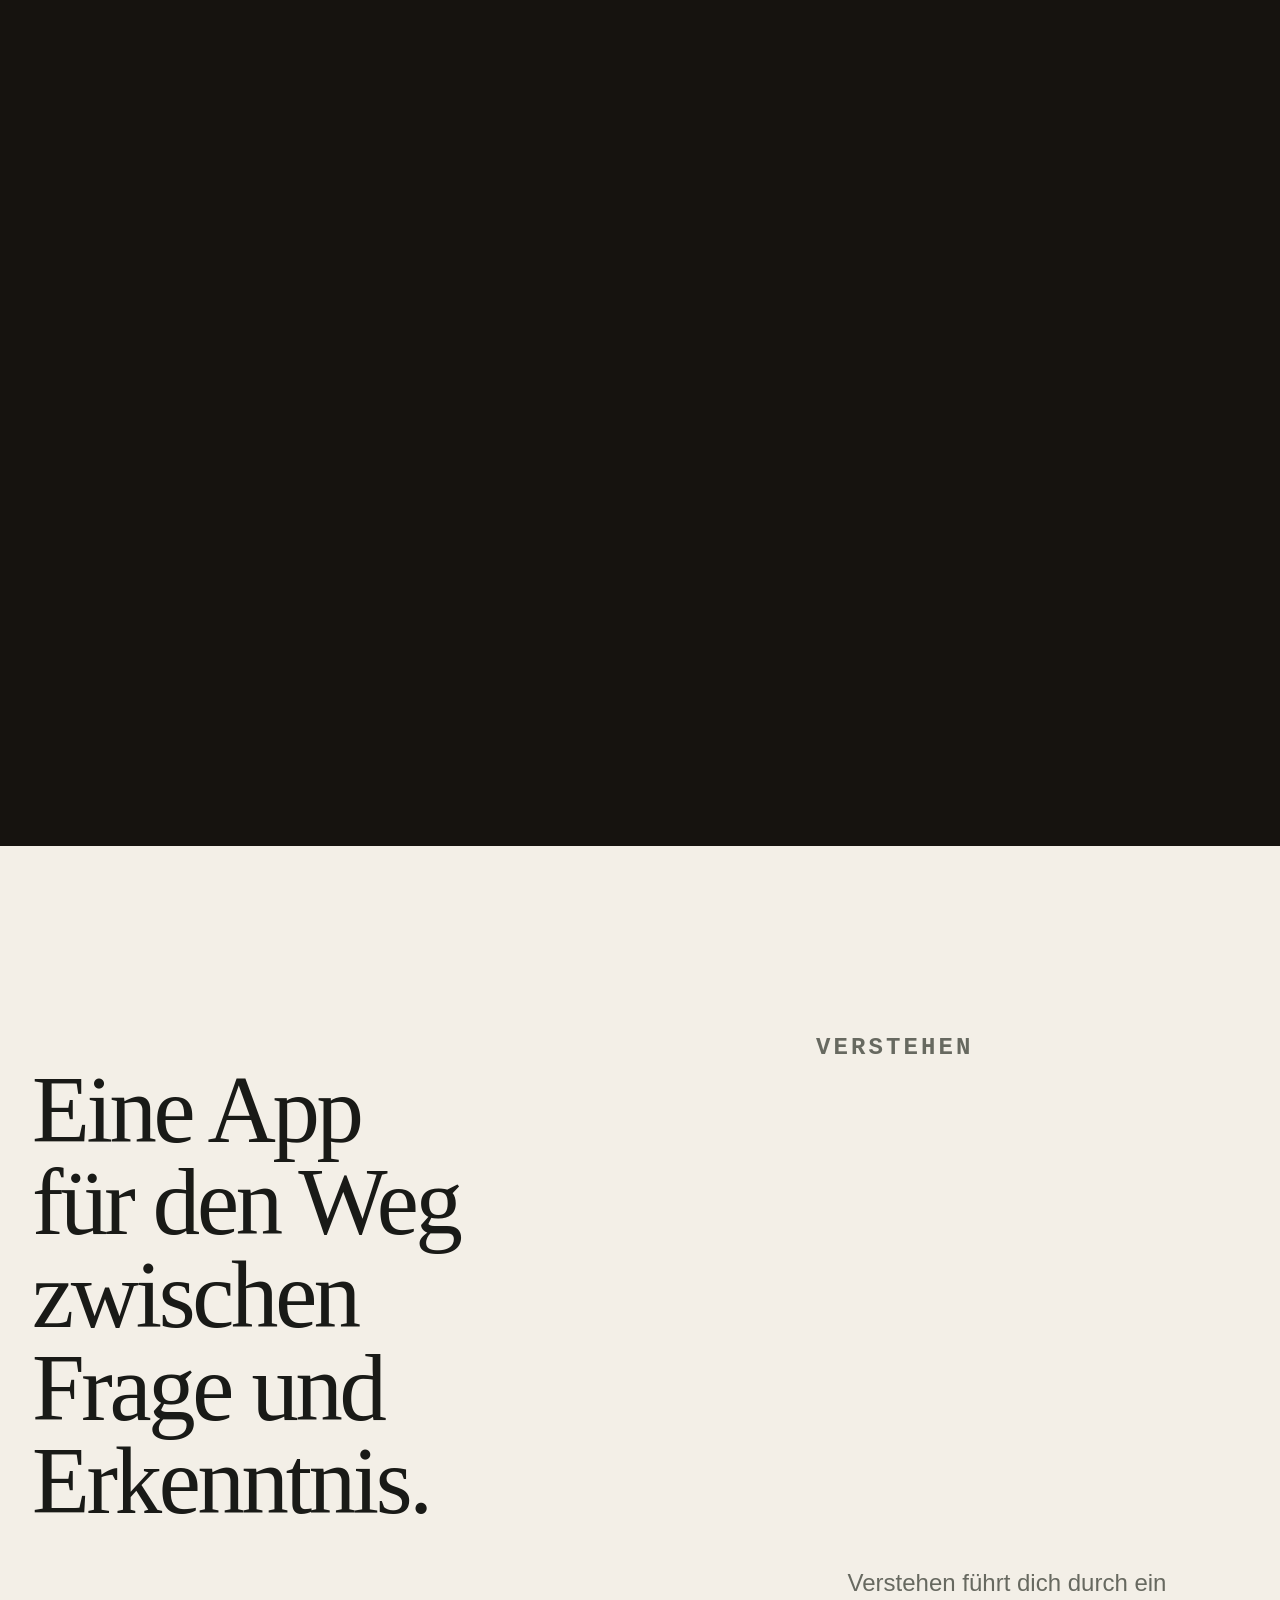
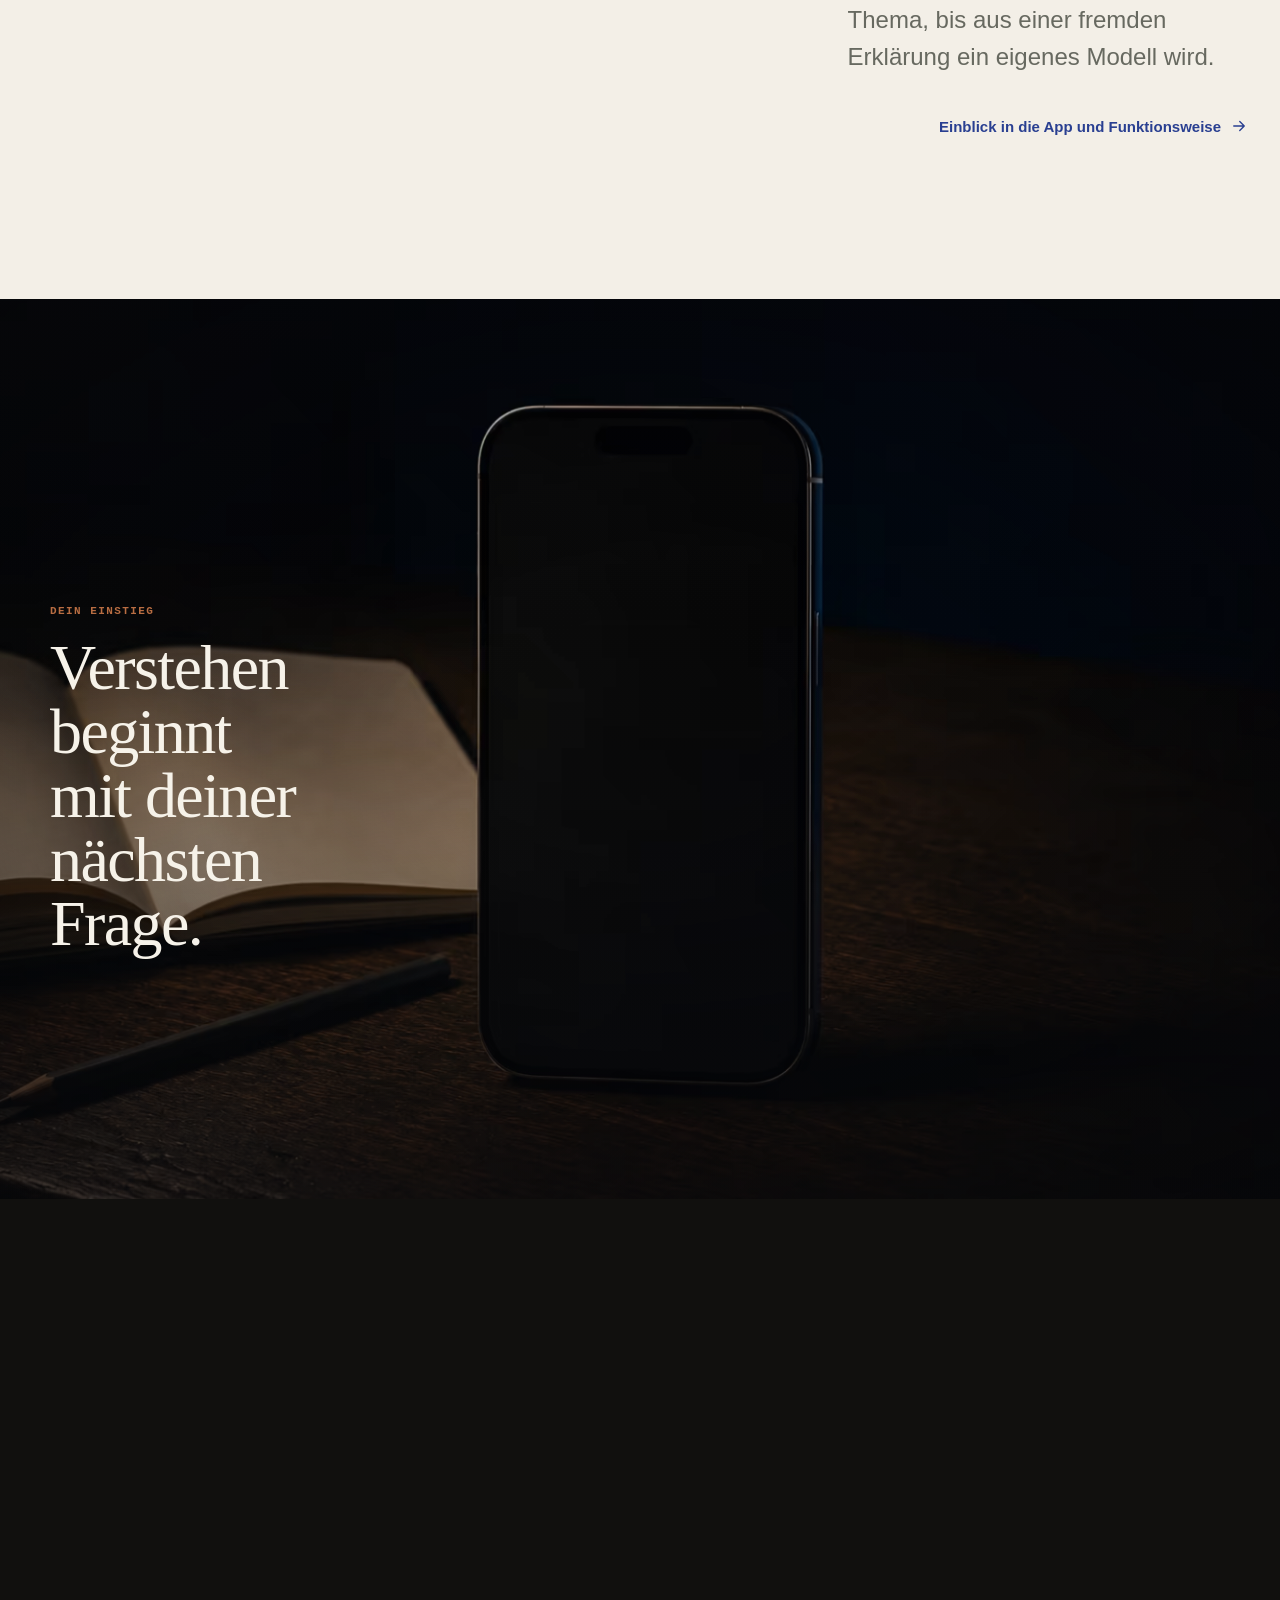
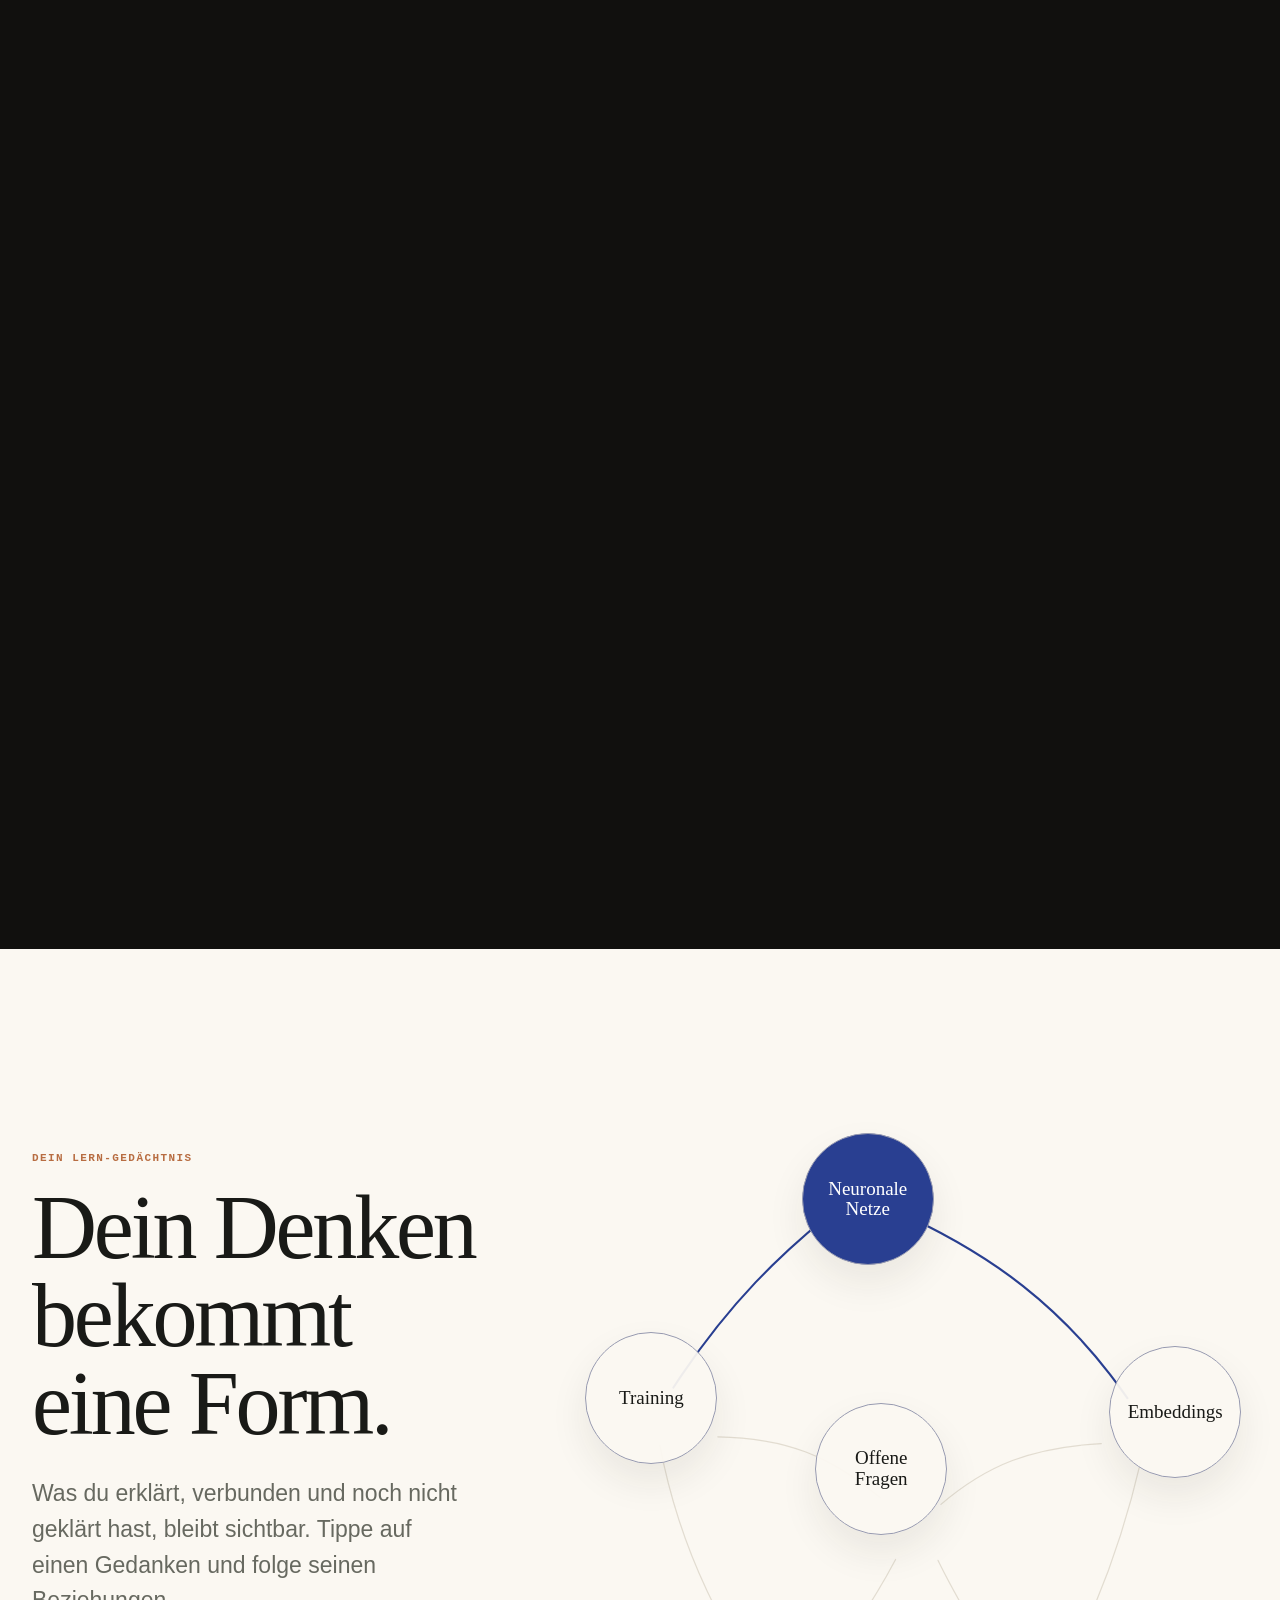
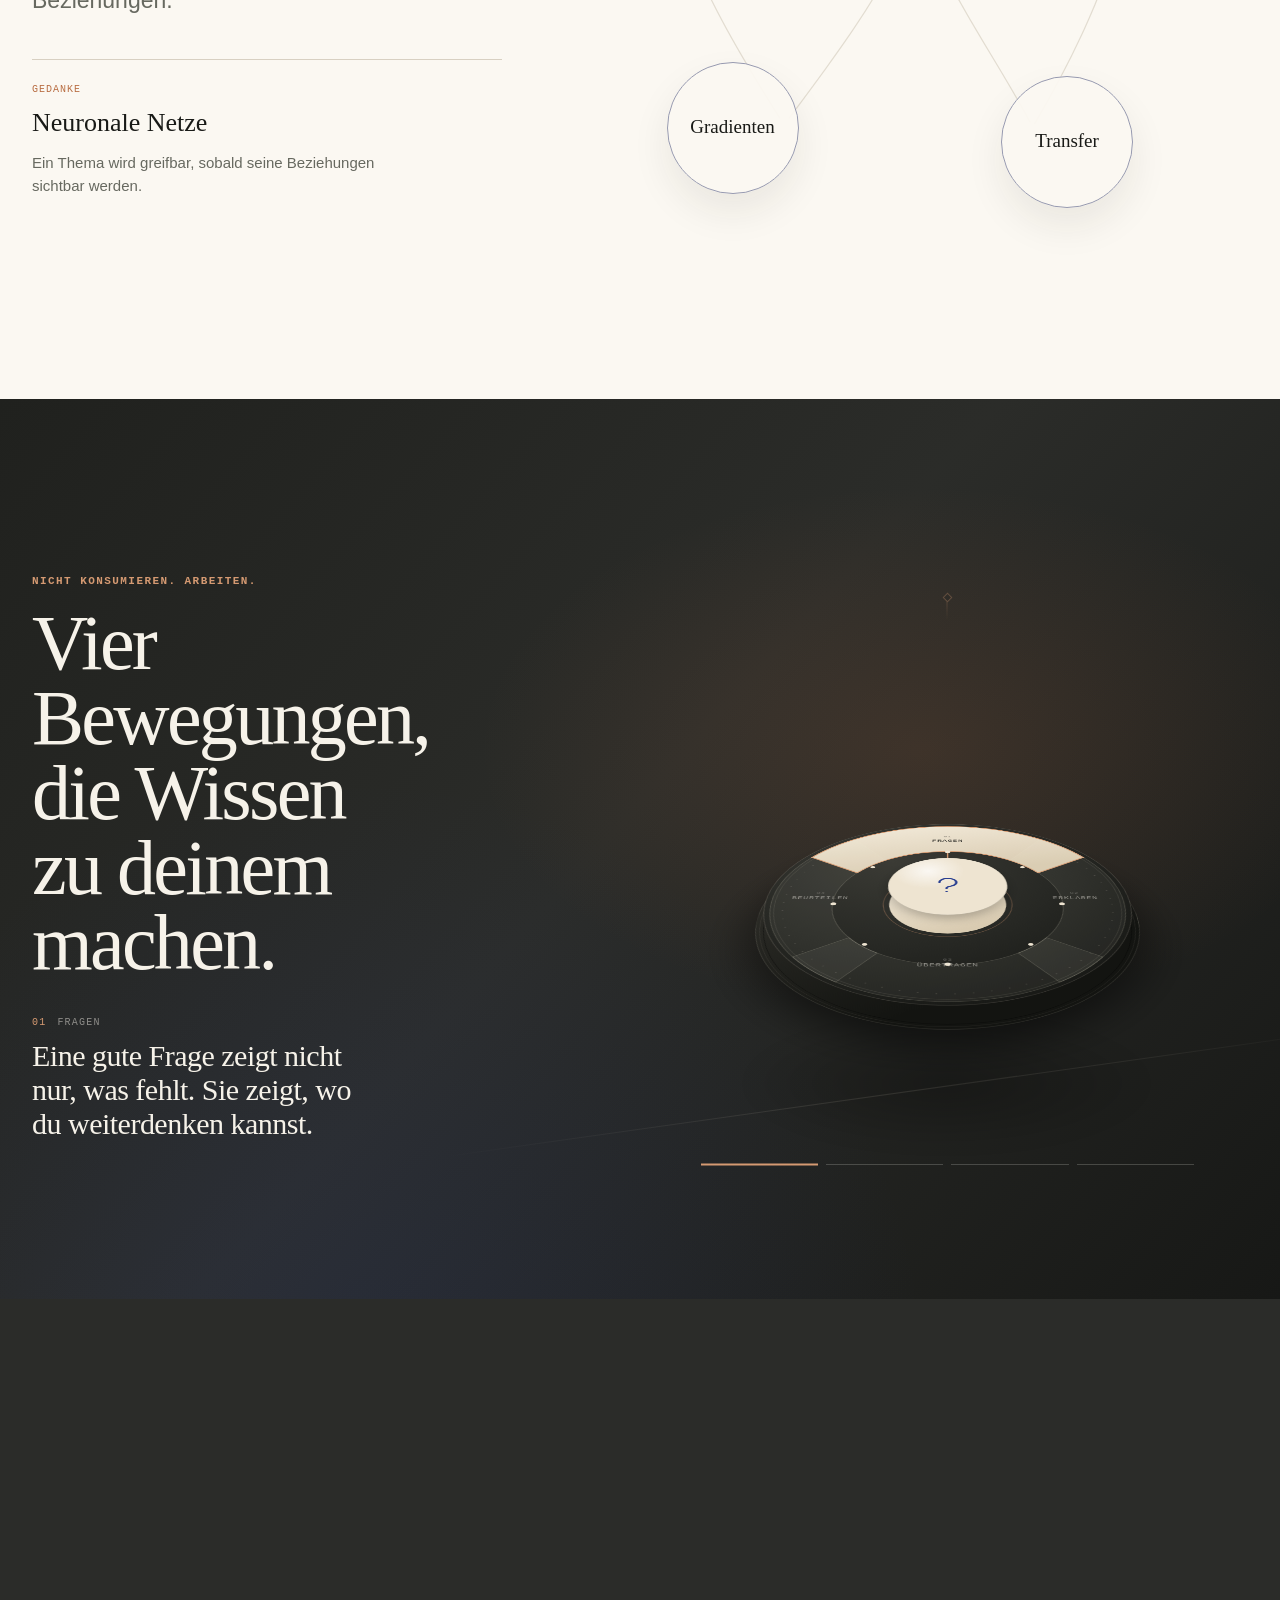
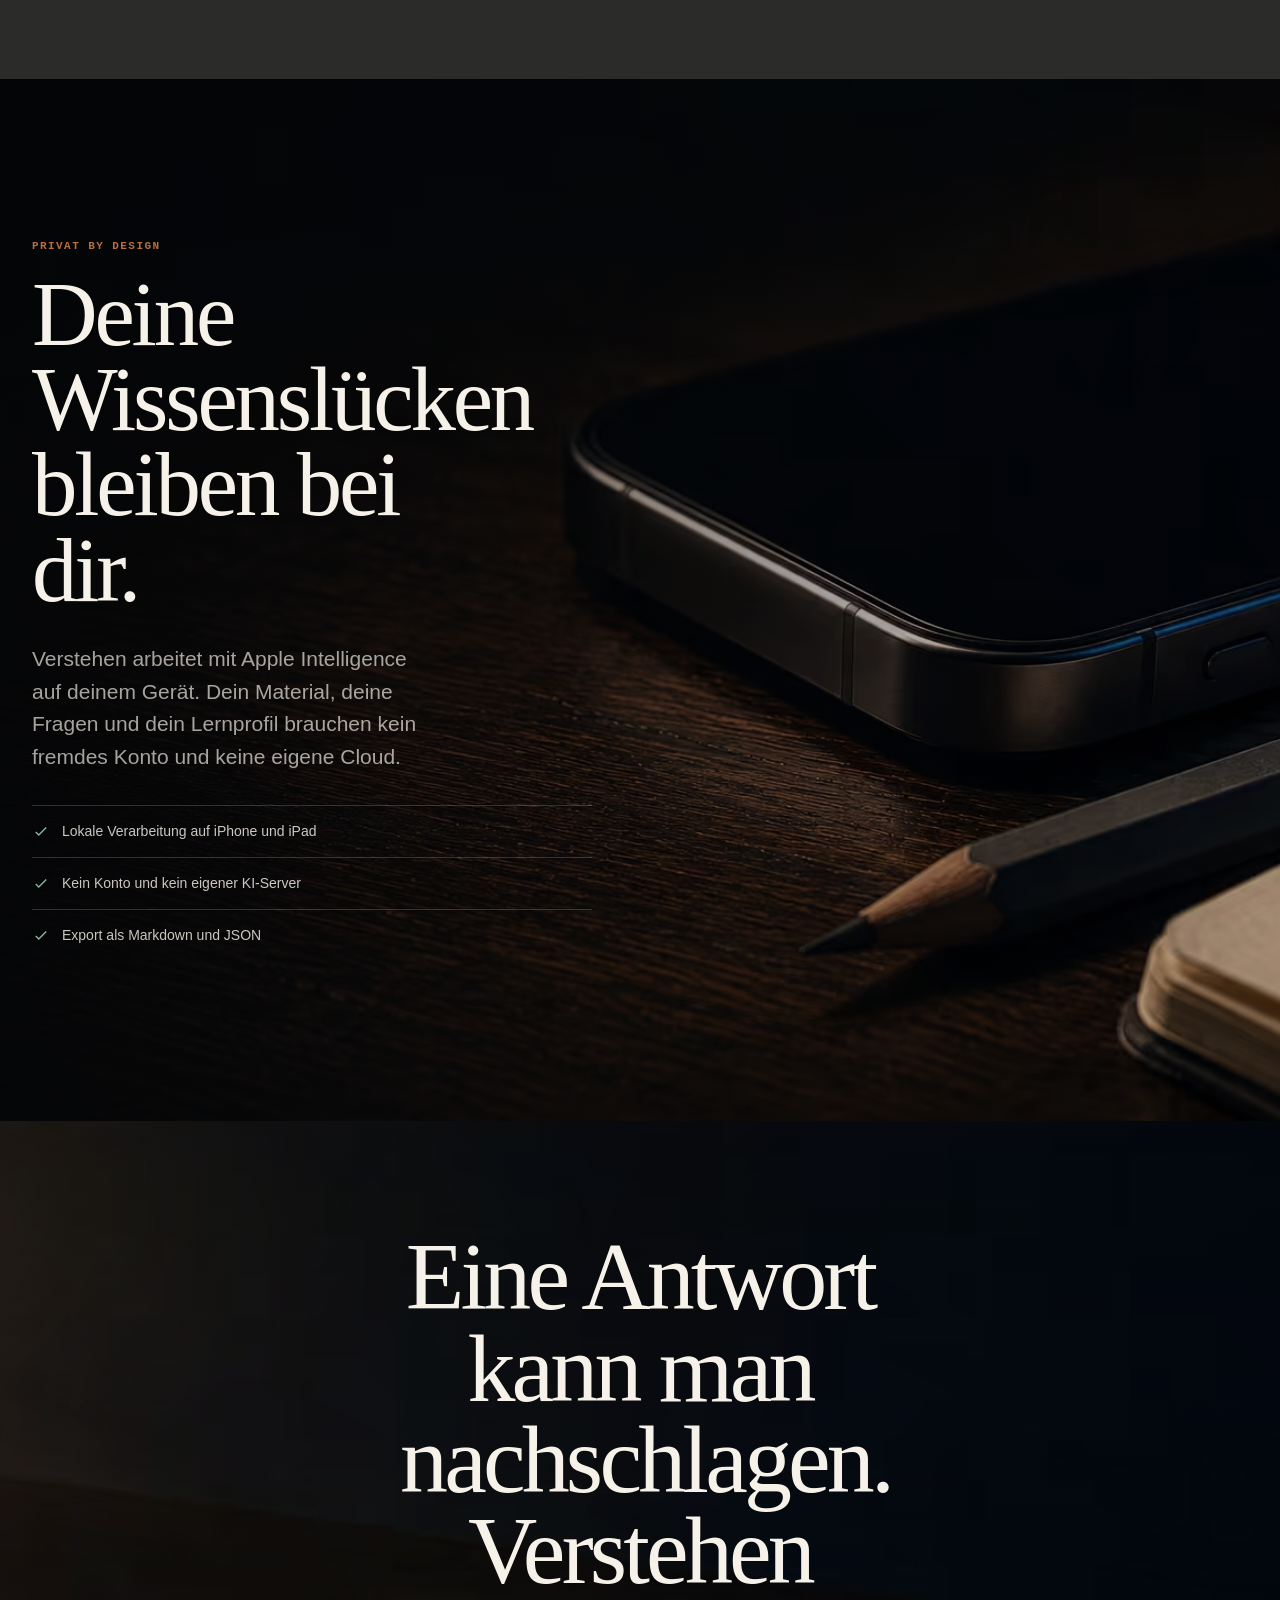
==== commit 061cfc80: "Add files via upload update wheel" ====
--- a/index.html
+++ b/index.html
@@ -1176,12 +1176,62 @@
   }
 
   .methods {
+    position: relative;
     background: var(--graphite);
     color: var(--night-fg);
   }
 
+  .learning-wheel-scroll {
+    position: relative;
+    height: 340svh;
+  }
+
+  .learning-wheel-sticky {
+    position: sticky;
+    top: 0;
+    height: 100svh;
+    min-height: 620px;
+    overflow: hidden;
+    isolation: isolate;
+  }
+
+  .learning-wheel-sticky::before {
+    position: absolute;
+    z-index: -2;
+    inset: 0;
+    background:
+      radial-gradient(ellipse at 72% 39%, rgba(184,109,66,.16), transparent 34%),
+      radial-gradient(ellipse at 28% 112%, rgba(41,63,145,.18), transparent 44%),
+      linear-gradient(132deg, #20211e, var(--graphite) 48%, #171816);
+    content: "";
+  }
+
+  .learning-wheel-sticky::after {
+    position: absolute;
+    z-index: -1;
+    right: -8%;
+    bottom: 23%;
+    left: 34%;
+    height: 1px;
+    transform: rotate(-8deg);
+    background: linear-gradient(90deg, transparent, rgba(238,228,209,.14), transparent);
+    content: "";
+  }
+
+  .learning-wheel-layout {
+    display: grid;
+    width: min(100% - 40px, 1220px);
+    height: 100%;
+    margin-inline: auto;
+    grid-template-rows: auto minmax(0, 1fr);
+    gap: 8px;
+    padding: calc(var(--header-h) + 28px) 0 26px;
+  }
+
   .methods-head {
-    padding: 105px 0 48px;
+    position: relative;
+    z-index: 4;
+    padding: 0;
   }
 
   .methods-head .eyebrow {
@@ -1189,60 +1239,351 @@
   }
 
   .methods-head h2 {
-    max-width: 12ch;
+    max-width: 11ch;
     margin: 0;
-    font-size: clamp(45px, 11.8vw, 86px);
+    font-size: clamp(36px, 9.8vw, 62px);
     letter-spacing: -.035em;
-    line-height: .98;
-  }
-
-  .method-list {
-    margin: 0;
-    padding: 0 0 110px;
-    list-style: none;
-  }
-
-  .method {
-    display: grid;
-    min-height: 42svh;
-    align-content: center;
-    padding: 32px 0;
-    border-top: 1px solid rgba(246,242,233,.18);
-    opacity: .38;
-    transition: opacity 500ms ease;
-  }
-
-  .method.is-visible {
-    opacity: 1;
-  }
-
-  .method-top {
+    line-height: .96;
+  }
+
+  .learning-wheel-copy {
+    position: relative;
+    --wheel-copy-min: 150px;
+    height: max(var(--wheel-copy-height, 0px), var(--wheel-copy-min));
+    margin-top: 20px;
+  }
+
+  .wheel-station,
+  .wheel-resolution {
+    position: absolute;
+    top: 0;
+    right: 0;
+    left: 0;
+    max-width: 38ch;
+    transform: translateY(14px);
+    opacity: 0;
+    pointer-events: none;
+    transition: opacity 180ms ease, transform 260ms var(--ease-out);
+  }
+
+  .wheel-station.is-active {
+    transform: translateY(0);
+    opacity: var(--wheel-copy-opacity, 1);
+  }
+
+  .wheel-station-top {
     display: flex;
-    align-items: baseline;
-    gap: 15px;
-  }
-
-  .method-number {
+    margin-bottom: 8px;
+    align-items: center;
+    gap: 11px;
+  }
+
+  .wheel-station-number,
+  .wheel-station-name,
+  .wheel-resolution small {
     color: #d59a72;
     font-family: var(--font-mono);
-    font-size: 11px;
-    letter-spacing: .1em;
-  }
-
-  .method h3 {
+    font-size: 10px;
+    letter-spacing: .12em;
+    text-transform: uppercase;
+  }
+
+  .wheel-station-name {
+    color: rgba(246,242,233,.5);
+  }
+
+  .wheel-station p,
+  .wheel-resolution strong {
+    display: block;
     margin: 0;
     font-family: var(--font-display);
-    font-size: clamp(54px, 15vw, 118px);
+    font-size: clamp(22px, 5.6vw, 30px);
     font-weight: 400;
-    letter-spacing: -.035em;
-    line-height: .9;
-  }
-
-  .method p {
-    max-width: 37ch;
-    margin: 24px 0 0 auto;
-    color: rgba(246,242,233,.62);
-    font-size: clamp(16px, 4.5vw, 21px);
+    letter-spacing: -.018em;
+    line-height: 1.13;
+  }
+
+  .wheel-resolution {
+    transform: translateY(calc((1 - var(--wheel-resolve, 0)) * 14px));
+    opacity: var(--wheel-resolve, 0);
+  }
+
+  .wheel-resolution small {
+    display: block;
+    margin-bottom: 8px;
+  }
+
+  .learning-wheel-stage {
+    position: relative;
+    width: min(82vw, 43svh, 360px);
+    aspect-ratio: 1;
+    margin: 6px auto 0;
+    align-self: start;
+    perspective: 1350px;
+    perspective-origin: 50% 42%;
+    touch-action: pan-y;
+    user-select: none;
+    -webkit-user-select: none;
+  }
+
+  .learning-wheel-shadow {
+    position: absolute;
+    right: 5%;
+    bottom: 5%;
+    left: 5%;
+    height: 29%;
+    transform: translateY(14%) scale(var(--wheel-scale, .78));
+    border-radius: 50%;
+    background: radial-gradient(closest-side, rgba(0,0,0,.62), transparent);
+    filter: blur(12px);
+    opacity: calc(.42 + var(--wheel-entrance, 0) * .36);
+  }
+
+  .learning-wheel-marker {
+    position: absolute;
+    z-index: 6;
+    top: 3.5%;
+    left: 50%;
+    width: 1px;
+    height: 25px;
+    transform: translateX(-50%);
+    background: linear-gradient(#d59a72, rgba(213,154,114,0));
+    opacity: calc(.3 + var(--wheel-entrance, 0) * .7);
+  }
+
+  .learning-wheel-marker::before {
+    position: absolute;
+    top: -2px;
+    left: 50%;
+    width: 5px;
+    height: 5px;
+    transform: translateX(-50%) rotate(45deg);
+    border: 1px solid #d59a72;
+    background: var(--graphite);
+    content: "";
+  }
+
+  .learning-wheel-object {
+    position: absolute;
+    z-index: 3;
+    inset: 8%;
+    transform:
+      translateY(var(--wheel-lift, 24px))
+      rotateX(var(--wheel-tilt, 62deg))
+      rotateZ(var(--wheel-rotation, 0deg))
+      scale(var(--wheel-scale, .78));
+    transform-style: preserve-3d;
+    cursor: grab;
+    will-change: transform;
+  }
+
+  .learning-wheel-object.is-dragging {
+    cursor: grabbing;
+  }
+
+  .learning-wheel-depth,
+  .learning-wheel-depth::before,
+  .learning-wheel-depth::after {
+    position: absolute;
+    inset: 0;
+    border-radius: 50%;
+    content: "";
+  }
+
+  .learning-wheel-depth {
+    transform: translateZ(-18px);
+    border: 1px solid rgba(238,228,209,.12);
+    background: linear-gradient(145deg, #3a3933, #131411 72%);
+    box-shadow: 0 34px 68px rgba(0,0,0,.5);
+  }
+
+  .learning-wheel-depth::before {
+    inset: 4px;
+    transform: translateZ(6px);
+    border: 1px solid rgba(238,228,209,.08);
+  }
+
+  .learning-wheel-depth::after {
+    inset: 9px;
+    transform: translateZ(12px);
+    border: 1px solid rgba(0,0,0,.38);
+  }
+
+  .learning-wheel-face {
+    position: absolute;
+    inset: 0;
+    width: 100%;
+    height: 100%;
+    overflow: visible;
+    transform: translateZ(1px);
+  }
+
+  .wheel-segment {
+    fill: rgba(238,228,209,.055);
+    stroke: rgba(238,228,209,.17);
+    stroke-width: 1;
+    transition: fill 220ms ease, stroke 220ms ease, opacity 220ms ease;
+  }
+
+  .wheel-segment.is-active {
+    fill: url("#learningWheelPaper");
+    stroke: #d59a72;
+    stroke-width: 1.7;
+  }
+
+  .learning-wheel-object.is-resolved .wheel-segment {
+    fill: rgba(238,228,209,.11);
+    stroke: rgba(238,228,209,.28);
+  }
+
+  .wheel-spoke {
+    fill: none;
+    stroke: rgba(238,228,209,.14);
+    stroke-dasharray: 1;
+    stroke-dashoffset: 1;
+    stroke-linecap: round;
+    stroke-width: 1.3;
+    transition: stroke-dashoffset 300ms var(--ease-out), stroke 180ms ease;
+  }
+
+  .wheel-spoke.is-active {
+    stroke: #d59a72;
+    stroke-dashoffset: 0;
+  }
+
+  .wheel-resolution-network {
+    opacity: var(--wheel-resolve, 0);
+  }
+
+  .wheel-resolution-network path {
+    fill: none;
+    stroke: rgba(213,154,114,.65);
+    stroke-dasharray: 1;
+    stroke-dashoffset: calc(1 - var(--wheel-resolve, 0));
+    stroke-linecap: round;
+    stroke-width: 1.2;
+  }
+
+  .wheel-resolution-network circle {
+    fill: var(--paper);
+    opacity: var(--wheel-resolve, 0);
+  }
+
+  .wheel-label {
+    position: absolute;
+    z-index: 5;
+    display: grid;
+    width: 30%;
+    min-width: 66px;
+    min-height: 44px;
+    padding: 0;
+    place-items: center;
+    transform: translate(-50%, -50%) translateZ(10px);
+    border: 0;
+    background: transparent;
+    color: rgba(246,242,233,.5);
+    cursor: pointer;
+    font-family: var(--font-mono);
+    font-size: clamp(8px, 2.3vw, 11px);
+    letter-spacing: .08em;
+    line-height: 1.1;
+    text-align: center;
+    text-transform: uppercase;
+    transition: color 180ms ease, opacity 180ms ease;
+  }
+
+  .wheel-label span {
+    display: grid;
+    gap: 3px;
+    transform: rotateZ(var(--wheel-counter, 0deg));
+  }
+
+  .wheel-label small {
+    font-size: 8px;
+    opacity: .58;
+  }
+
+  .wheel-label[aria-pressed="true"] {
+    color: var(--fg);
+  }
+
+  .learning-wheel-object.is-resolved .wheel-label {
+    opacity: .34;
+  }
+
+  .wheel-label-1 { top: 17%; left: 50%; }
+  .wheel-label-2 { top: 50%; left: 83%; }
+  .wheel-label-3 { top: 83%; left: 50%; }
+  .wheel-label-4 { top: 50%; left: 17%; }
+
+  .learning-wheel-hub {
+    position: absolute;
+    z-index: 6;
+    top: 50%;
+    left: 50%;
+    display: grid;
+    width: 31%;
+    aspect-ratio: 1;
+    transform:
+      translate(-50%, -50%)
+      translateZ(22px)
+      rotateZ(var(--wheel-counter, 0deg));
+    place-items: center;
+    border: 1px solid rgba(25,26,23,.17);
+    border-radius: 50%;
+    background:
+      radial-gradient(circle at 33% 24%, rgba(255,255,255,.72), transparent 31%),
+      var(--paper);
+    box-shadow: 0 10px 20px rgba(0,0,0,.22);
+    color: var(--fg);
+  }
+
+  .wheel-hub-symbol {
+    position: absolute;
+    width: 43%;
+    color: var(--accent);
+    transform: scale(.82);
+    opacity: 0;
+    transition: opacity 150ms ease, transform 260ms var(--ease-out);
+  }
+
+  .wheel-hub-symbol.is-active {
+    transform: scale(1);
+    opacity: calc(1 - var(--wheel-resolve, 0));
+  }
+
+  .wheel-hub-result {
+    position: absolute;
+    color: var(--fg);
+    font-family: var(--font-display);
+    font-size: clamp(12px, 3vw, 18px);
+    line-height: 1;
+    text-align: center;
+    transform: scale(calc(.82 + var(--wheel-resolve, 0) * .18));
+    opacity: var(--wheel-resolve, 0);
+  }
+
+  .learning-wheel-progress {
+    position: absolute;
+    z-index: 7;
+    right: 6px;
+    bottom: 8px;
+    left: 6px;
+    display: grid;
+    grid-template-columns: repeat(4, 1fr);
+    gap: 8px;
+  }
+
+  .learning-wheel-progress span {
+    height: 1px;
+    background: rgba(246,242,233,.2);
+    transition: background-color 180ms ease, transform 180ms ease;
+    transform-origin: left;
+  }
+
+  .learning-wheel-progress span.is-active {
+    transform: scaleY(2);
+    background: #d59a72;
   }
 
   .privacy {
@@ -1999,27 +2340,53 @@
       margin-top: 40px;
     }
 
+    .learning-wheel-scroll {
+      height: 320svh;
+    }
+
+    .learning-wheel-layout {
+      width: min(100% - 64px, 1220px);
+      grid-template-columns: minmax(310px, .82fr) minmax(430px, 1.18fr);
+      grid-template-rows: 1fr;
+      gap: 58px;
+      padding: calc(var(--header-h) + 34px) 0 42px;
+      align-items: center;
+    }
+
     .methods-head {
-      padding: 160px 0 70px;
+      align-self: center;
     }
 
     .methods-head h2 {
-      font-size: clamp(74px, 6.7vw, 104px);
-    }
-
-    .method {
-      min-height: 55svh;
-      grid-template-columns: 1.2fr .8fr;
-      align-items: center;
-    }
-
-    .method h3 {
-      font-size: clamp(92px, 9.4vw, 148px);
-    }
-
-    .method p {
-      margin: 0;
-      font-size: 21px;
+      max-width: 10ch;
+      font-size: clamp(58px, 6.1vw, 86px);
+    }
+
+    .learning-wheel-copy {
+      --wheel-copy-min: 162px;
+      margin-top: 34px;
+    }
+
+    .wheel-station p,
+    .wheel-resolution strong {
+      font-size: clamp(26px, 2.35vw, 34px);
+    }
+
+    .learning-wheel-stage {
+      width: min(47vw, 620px);
+      margin-top: 0;
+      margin-right: 0;
+      align-self: center;
+    }
+
+    .learning-wheel-progress {
+      right: 9%;
+      bottom: 2%;
+      left: 9%;
+    }
+
+    .wheel-label {
+      font-size: clamp(9px, .85vw, 11px);
     }
 
     .privacy {
@@ -2157,6 +2524,29 @@
     .product-screen {
       opacity: 1;
     }
+
+    .learning-wheel-layout {
+      padding-top: calc(var(--header-h) + 18px);
+      padding-bottom: 16px;
+    }
+
+    .methods-head h2 {
+      font-size: 32px;
+    }
+
+    .learning-wheel-copy {
+      --wheel-copy-min: 128px;
+      margin-top: 13px;
+    }
+
+    .wheel-station p,
+    .wheel-resolution strong {
+      font-size: 18px;
+    }
+
+    .learning-wheel-stage {
+      width: min(70vw, 34svh, 250px);
+    }
   }
 
   @media (prefers-reduced-motion: reduce) {
@@ -2175,14 +2565,16 @@
 
     .hero-scroll,
     .thinking-scroll,
-    .product-scroll {
+    .product-scroll,
+    .learning-wheel-scroll {
       height: auto;
       min-height: 100svh;
     }
 
     .hero-sticky,
     .thinking-sticky,
-    .product-sticky {
+    .product-sticky,
+    .learning-wheel-sticky {
       position: relative;
     }
 
@@ -2224,6 +2616,51 @@
     }
 
     .thought-node {
+      transform: scale(1);
+      opacity: 1;
+    }
+
+    .learning-wheel-sticky {
+      height: auto;
+      min-height: 0;
+      overflow: visible;
+    }
+
+    .learning-wheel-layout {
+      height: auto;
+      grid-template-rows: auto auto;
+      padding-top: 110px;
+      padding-bottom: 100px;
+    }
+
+    .learning-wheel-copy {
+      display: grid;
+      height: auto;
+      gap: 0;
+    }
+
+    .wheel-station {
+      position: relative;
+      padding: 22px 0;
+      transform: none;
+      border-top: 1px solid rgba(246,242,233,.16);
+      opacity: 1;
+    }
+
+    .wheel-resolution {
+      display: none;
+    }
+
+    .learning-wheel-stage {
+      width: min(82vw, 360px);
+      margin-top: 48px;
+    }
+
+    .learning-wheel-object {
+      transform: rotateX(24deg);
+    }
+
+    .wheel-hub-symbol:first-child {
       transform: scale(1);
       opacity: 1;
     }
@@ -2546,42 +2983,151 @@
   </section>
 
   <section class="methods" aria-labelledby="methodsTitle">
-    <div class="wrap">
-      <div class="methods-head">
-        <p class="eyebrow">Nicht konsumieren. Arbeiten.</p>
-        <h2 id="methodsTitle">Vier Bewegungen, die Wissen zu deinem machen.</h2>
+    <div class="learning-wheel-scroll" id="learningWheel">
+      <div class="learning-wheel-sticky">
+        <div class="learning-wheel-layout">
+          <div class="methods-head">
+            <p class="eyebrow">Nicht konsumieren. Arbeiten.</p>
+            <h2 id="methodsTitle">Vier Bewegungen, die Wissen zu deinem machen.</h2>
+
+            <div class="learning-wheel-copy" aria-live="polite">
+              <article class="wheel-station is-active" data-wheel-station="0" aria-hidden="false">
+                <div class="wheel-station-top">
+                  <span class="wheel-station-number">01</span>
+                  <span class="wheel-station-name">Fragen</span>
+                </div>
+                <p>Eine gute Frage zeigt nicht nur, was fehlt. Sie zeigt, wo du weiterdenken kannst.</p>
+              </article>
+
+              <article class="wheel-station" data-wheel-station="1" aria-hidden="true">
+                <div class="wheel-station-top">
+                  <span class="wheel-station-number">02</span>
+                  <span class="wheel-station-name">Erklären</span>
+                </div>
+                <p>Wenn du etwas in eigenen Worten ausdrücken kannst, wird aus Wiedererkennen langsam Verständnis.</p>
+              </article>
+
+              <article class="wheel-station" data-wheel-station="2" aria-hidden="true">
+                <div class="wheel-station-top">
+                  <span class="wheel-station-number">03</span>
+                  <span class="wheel-station-name">Übertragen</span>
+                </div>
+                <p>Ein Gedanke trägt erst dann, wenn er auch außerhalb seines ursprünglichen Beispiels funktioniert.</p>
+              </article>
+
+              <article class="wheel-station" data-wheel-station="3" aria-hidden="true">
+                <div class="wheel-station-top">
+                  <span class="wheel-station-number">04</span>
+                  <span class="wheel-station-name">Beurteilen</span>
+                </div>
+                <p>Du vergleichst, zweifelst und entscheidest. So entsteht ein Urteil, das wirklich deines ist.</p>
+              </article>
+
+              <div class="wheel-resolution" id="wheelResolution" aria-hidden="true">
+                <small>Was bleibt</small>
+                <strong>Aus vier Bewegungen wird dein eigener Standpunkt.</strong>
+              </div>
+            </div>
+          </div>
+
+          <div class="learning-wheel-stage" id="learningWheelStage" role="group" aria-label="Interaktives Lernrad mit vier Lernbewegungen">
+            <div class="learning-wheel-shadow" aria-hidden="true"></div>
+            <div class="learning-wheel-marker" aria-hidden="true"></div>
+
+            <div class="learning-wheel-object" id="learningWheelObject">
+              <div class="learning-wheel-depth" aria-hidden="true"></div>
+
+              <svg class="learning-wheel-face" viewBox="-200 -200 400 400" aria-hidden="true">
+                <defs>
+                  <radialGradient id="learningWheelPlate" cx="34%" cy="24%" r="84%">
+                    <stop offset="0%" stop-color="#3b3b35"/>
+                    <stop offset="58%" stop-color="#272824"/>
+                    <stop offset="100%" stop-color="#171815"/>
+                  </radialGradient>
+                  <linearGradient id="learningWheelPaper" x1="0" y1="0" x2=".5" y2="1">
+                    <stop offset="0%" stop-color="#f4ecdc"/>
+                    <stop offset="100%" stop-color="#d9cbb1"/>
+                  </linearGradient>
+                </defs>
+
+                <circle r="190" fill="url(#learningWheelPlate)" stroke="rgba(238,228,209,.14)" stroke-width="1"/>
+                <circle r="180" fill="none" stroke="rgba(238,228,209,.09)" stroke-width="1"/>
+                <circle r="171" fill="none" stroke="rgba(238,228,209,.14)" stroke-width="1.5" stroke-dasharray="1.4 16"/>
+
+                <g>
+                  <path class="wheel-segment is-active" data-wheel-segment="0" d="M-150.7-105.5A184 184 0 0 1 150.7-105.5L98.3-68.8A120 120 0 0 0-98.3-68.8Z"/>
+                  <path class="wheel-segment" data-wheel-segment="1" transform="rotate(90)" d="M-150.7-105.5A184 184 0 0 1 150.7-105.5L98.3-68.8A120 120 0 0 0-98.3-68.8Z"/>
+                  <path class="wheel-segment" data-wheel-segment="2" transform="rotate(180)" d="M-150.7-105.5A184 184 0 0 1 150.7-105.5L98.3-68.8A120 120 0 0 0-98.3-68.8Z"/>
+                  <path class="wheel-segment" data-wheel-segment="3" transform="rotate(270)" d="M-150.7-105.5A184 184 0 0 1 150.7-105.5L98.3-68.8A120 120 0 0 0-98.3-68.8Z"/>
+                </g>
+
+                <g>
+                  <path class="wheel-spoke is-active" data-wheel-spoke="0" pathLength="1" d="M0-65V-119"/>
+                  <path class="wheel-spoke" data-wheel-spoke="1" pathLength="1" transform="rotate(90)" d="M0-65V-119"/>
+                  <path class="wheel-spoke" data-wheel-spoke="2" pathLength="1" transform="rotate(180)" d="M0-65V-119"/>
+                  <path class="wheel-spoke" data-wheel-spoke="3" pathLength="1" transform="rotate(270)" d="M0-65V-119"/>
+                </g>
+
+                <g class="wheel-resolution-network">
+                  <path pathLength="1" d="M0-119L82-82L119 0L82 82L0 119L-82 82L-119 0L-82-82Z"/>
+                  <path pathLength="1" d="M0-65L82-82M65 0L82 82M0 65L-82 82M-65 0L-82-82"/>
+                  <circle cx="0" cy="-119" r="3"/>
+                  <circle cx="82" cy="-82" r="2.5"/>
+                  <circle cx="119" cy="0" r="3"/>
+                  <circle cx="82" cy="82" r="2.5"/>
+                  <circle cx="0" cy="119" r="3"/>
+                  <circle cx="-82" cy="82" r="2.5"/>
+                  <circle cx="-119" cy="0" r="3"/>
+                  <circle cx="-82" cy="-82" r="2.5"/>
+                </g>
+
+                <circle r="67" fill="none" stroke="rgba(213,154,114,.32)" stroke-width="1"/>
+                <circle r="61" fill="url(#learningWheelPaper)" stroke="rgba(25,26,23,.2)" stroke-width="1"/>
+              </svg>
+
+              <button class="wheel-label wheel-label-1" type="button" data-wheel-index="0" aria-pressed="true">
+                <span><small>01</small>Fragen</span>
+              </button>
+              <button class="wheel-label wheel-label-2" type="button" data-wheel-index="1" aria-pressed="false">
+                <span><small>02</small>Erklären</span>
+              </button>
+              <button class="wheel-label wheel-label-3" type="button" data-wheel-index="2" aria-pressed="false">
+                <span><small>03</small>Übertragen</span>
+              </button>
+              <button class="wheel-label wheel-label-4" type="button" data-wheel-index="3" aria-pressed="false">
+                <span><small>04</small>Beurteilen</span>
+              </button>
+
+              <div class="learning-wheel-hub" aria-hidden="true">
+                <svg class="wheel-hub-symbol is-active" data-wheel-symbol="0" viewBox="0 0 48 48" fill="none" stroke="currentColor" stroke-width="2.2" stroke-linecap="round">
+                  <path d="M16 18a8 8 0 1 1 10 7.7c-2.1.7-3.2 2.2-3.2 4.3"/>
+                  <path d="M22.8 36h.1"/>
+                </svg>
+                <svg class="wheel-hub-symbol" data-wheel-symbol="1" viewBox="0 0 48 48" fill="none" stroke="currentColor" stroke-width="2.2" stroke-linecap="round">
+                  <path d="M12 14h24M12 22h19M12 30h22M12 38h13"/>
+                </svg>
+                <svg class="wheel-hub-symbol" data-wheel-symbol="2" viewBox="0 0 48 48" fill="none" stroke="currentColor" stroke-width="2.2" stroke-linecap="round" stroke-linejoin="round">
+                  <path d="M11 32c8-1 11-8 14-16"/>
+                  <path d="m20 17 6-3 2 6"/>
+                  <path d="M28 33h9M33 28l5 5-5 5"/>
+                </svg>
+                <svg class="wheel-hub-symbol" data-wheel-symbol="3" viewBox="0 0 48 48" fill="none" stroke="currentColor" stroke-width="2.2" stroke-linecap="round" stroke-linejoin="round">
+                  <path d="M12 25l8 8 16-18"/>
+                  <path d="M12 13h13"/>
+                </svg>
+                <span class="wheel-hub-result">Eigenes<br>Urteil</span>
+              </div>
+            </div>
+
+            <div class="learning-wheel-progress" aria-hidden="true">
+              <span class="is-active"></span>
+              <span></span>
+              <span></span>
+              <span></span>
+            </div>
+          </div>
+        </div>
       </div>
-
-      <ol class="method-list">
-        <li class="method">
-          <div class="method-top">
-            <span class="method-number">01</span>
-            <h3>Fragen.</h3>
-          </div>
-          <p>Eine gute Frage zeigt nicht nur, was fehlt. Sie zeigt, wo du weiterdenken kannst.</p>
-        </li>
-        <li class="method">
-          <div class="method-top">
-            <span class="method-number">02</span>
-            <h3>Erklären.</h3>
-          </div>
-          <p>Wenn du etwas in eigenen Worten ausdrücken kannst, wird aus Wiedererkennen langsam Verständnis.</p>
-        </li>
-        <li class="method">
-          <div class="method-top">
-            <span class="method-number">03</span>
-            <h3>Übertragen.</h3>
-          </div>
-          <p>Ein Gedanke trägt erst dann, wenn er auch außerhalb seines ursprünglichen Beispiels funktioniert.</p>
-        </li>
-        <li class="method">
-          <div class="method-top">
-            <span class="method-number">04</span>
-            <h3>Beurteilen.</h3>
-          </div>
-          <p>Du vergleichst, zweifelst und entscheidest. So entsteht ein Urteil, das wirklich deines ist.</p>
-        </li>
-      </ol>
     </div>
   </section>
 
@@ -2847,6 +3393,172 @@
     });
 
     const clamp = (value, min = 0, max = 1) => Math.max(min, Math.min(max, value));
+    const easeInOut = (value) => value < .5
+      ? 4 * value * value * value
+      : 1 - Math.pow(-2 * value + 2, 3) / 2;
+
+    const learningWheel = document.getElementById("learningWheel");
+    const learningWheelObject = document.getElementById("learningWheelObject");
+    const wheelStations = [...learningWheel.querySelectorAll("[data-wheel-station]")];
+    const wheelLabels = [...learningWheel.querySelectorAll("[data-wheel-index]")];
+    const wheelSegments = [...learningWheel.querySelectorAll("[data-wheel-segment]")];
+    const wheelSpokes = [...learningWheel.querySelectorAll("[data-wheel-spoke]")];
+    const wheelSymbols = [...learningWheel.querySelectorAll("[data-wheel-symbol]")];
+    const wheelProgressItems = [...learningWheel.querySelectorAll(".learning-wheel-progress span")];
+    const wheelResolution = document.getElementById("wheelResolution");
+    const learningWheelCopy = learningWheel.querySelector(".learning-wheel-copy");
+    let currentWheelIndex = -1;
+    let learningWheelProgress = 0;
+    let wheelMeasureFrame = 0;
+
+    const measureLearningWheelCopy = () => {
+      wheelMeasureFrame = 0;
+      const contentHeight = Math.max(
+        ...wheelStations.map((station) => station.scrollHeight),
+        wheelResolution.scrollHeight
+      );
+      learningWheelCopy.style.setProperty("--wheel-copy-height", `${Math.ceil(contentHeight + 4)}px`);
+    };
+
+    const requestLearningWheelCopyMeasure = () => {
+      if (wheelMeasureFrame) return;
+      wheelMeasureFrame = window.requestAnimationFrame(measureLearningWheelCopy);
+    };
+
+    requestLearningWheelCopyMeasure();
+    document.fonts?.ready.then(requestLearningWheelCopyMeasure);
+    window.addEventListener("resize", requestLearningWheelCopyMeasure, { passive: true });
+
+    const setLearningWheelStage = (index, resolved = false) => {
+      if (index !== currentWheelIndex) {
+        currentWheelIndex = index;
+        wheelStations.forEach((station, stationIndex) => {
+          const isActive = stationIndex === index;
+          station.classList.toggle("is-active", isActive);
+          station.setAttribute("aria-hidden", String(!isActive));
+        });
+        wheelLabels.forEach((label, labelIndex) => {
+          label.setAttribute("aria-pressed", String(labelIndex === index));
+        });
+        wheelSegments.forEach((segment, segmentIndex) => {
+          segment.classList.toggle("is-active", segmentIndex === index);
+        });
+        wheelSpokes.forEach((spoke, spokeIndex) => {
+          spoke.classList.toggle("is-active", spokeIndex === index);
+        });
+        wheelSymbols.forEach((symbol, symbolIndex) => {
+          symbol.classList.toggle("is-active", symbolIndex === index);
+        });
+        wheelProgressItems.forEach((item, itemIndex) => {
+          item.classList.toggle("is-active", itemIndex === index);
+        });
+      }
+
+      wheelStations.forEach((station, stationIndex) => {
+        station.setAttribute("aria-hidden", String(resolved || stationIndex !== index));
+      });
+      wheelResolution.setAttribute("aria-hidden", String(!resolved));
+    };
+
+    const getWheelPosition = (progress) => {
+      const rawPosition = clamp((progress - .12) / .66) * 3;
+      const base = Math.min(3, Math.floor(rawPosition));
+      const local = rawPosition - base;
+      const movement = local < .58 ? 0 : easeInOut(clamp((local - .58) / .42));
+      return Math.min(3, base + (base < 3 ? movement : 0));
+    };
+
+    const updateLearningWheel = (progress) => {
+      learningWheelProgress = progress;
+      const entrance = easeInOut(clamp(progress / .13));
+      const resolution = easeInOut(clamp((progress - .84) / .13));
+      const position = getWheelPosition(progress);
+      const activeIndex = Math.min(3, Math.round(position));
+      const rotation = position * -90;
+      const tilt = 64 - entrance * 38 - resolution * 17;
+      const scale = .76 + entrance * .24 - resolution * .08;
+      const lift = 28 - entrance * 34 + resolution * 13;
+
+      learningWheel.style.setProperty("--wheel-entrance", entrance.toFixed(4));
+      learningWheel.style.setProperty("--wheel-rotation", `${rotation.toFixed(3)}deg`);
+      learningWheel.style.setProperty("--wheel-counter", `${(-rotation).toFixed(3)}deg`);
+      learningWheel.style.setProperty("--wheel-tilt", `${tilt.toFixed(3)}deg`);
+      learningWheel.style.setProperty("--wheel-scale", scale.toFixed(4));
+      learningWheel.style.setProperty("--wheel-lift", `${lift.toFixed(3)}px`);
+      learningWheel.style.setProperty("--wheel-resolve", resolution.toFixed(4));
+      learningWheel.style.setProperty("--wheel-copy-opacity", (1 - resolution).toFixed(4));
+      learningWheelObject.classList.toggle("is-resolved", resolution > .08);
+      setLearningWheelStage(activeIndex, resolution > .52);
+    };
+
+    const scrollToWheelStage = (index) => {
+      if (reducedMotion) {
+        setLearningWheelStage(index);
+        return;
+      }
+      const rect = learningWheel.getBoundingClientRect();
+      const travel = Math.max(1, learningWheel.offsetHeight - window.innerHeight);
+      const progress = .12 + (index / 3) * .66;
+      const top = window.scrollY + rect.top + progress * travel;
+      window.scrollTo({ top, behavior: "smooth" });
+    };
+
+    wheelLabels.forEach((label) => {
+      label.addEventListener("click", () => {
+        scrollToWheelStage(Number(label.dataset.wheelIndex));
+      });
+    });
+
+    let wheelPointer = null;
+
+    learningWheelObject.addEventListener("pointerdown", (event) => {
+      if (reducedMotion || event.button !== 0 || event.target.closest(".wheel-label")) return;
+      const position = getWheelPosition(learningWheelProgress);
+      wheelPointer = {
+        id: event.pointerId,
+        startX: event.clientX,
+        startY: event.clientY,
+        startIndex: Math.round(position),
+        startRotation: position * -90,
+        dragging: false
+      };
+      learningWheelObject.setPointerCapture?.(event.pointerId);
+    });
+
+    learningWheelObject.addEventListener("pointermove", (event) => {
+      if (!wheelPointer || wheelPointer.id !== event.pointerId) return;
+      const deltaX = event.clientX - wheelPointer.startX;
+      const deltaY = event.clientY - wheelPointer.startY;
+      if (!wheelPointer.dragging && Math.abs(deltaX) > 9 && Math.abs(deltaX) > Math.abs(deltaY)) {
+        wheelPointer.dragging = true;
+        learningWheelObject.classList.add("is-dragging");
+      }
+      if (!wheelPointer.dragging) return;
+      event.preventDefault();
+      const rotation = wheelPointer.startRotation + deltaX * .22;
+      learningWheel.style.setProperty("--wheel-rotation", `${rotation.toFixed(3)}deg`);
+      learningWheel.style.setProperty("--wheel-counter", `${(-rotation).toFixed(3)}deg`);
+    });
+
+    const finishWheelDrag = (event) => {
+      if (!wheelPointer || wheelPointer.id !== event.pointerId) return;
+      const deltaX = event.clientX - wheelPointer.startX;
+      const wasDragging = wheelPointer.dragging;
+      const startIndex = wheelPointer.startIndex;
+      learningWheelObject.classList.remove("is-dragging");
+      learningWheelObject.releasePointerCapture?.(event.pointerId);
+      wheelPointer = null;
+
+      if (wasDragging && Math.abs(deltaX) > 34) {
+        scrollToWheelStage(clamp(startIndex + (deltaX < 0 ? 1 : -1), 0, 3));
+      } else {
+        updateLearningWheel(learningWheelProgress);
+      }
+    };
+
+    learningWheelObject.addEventListener("pointerup", finishWheelDrag);
+    learningWheelObject.addEventListener("pointercancel", finishWheelDrag);
+
     const scrollScenes = [
       {
         element: document.querySelector(".hero-scroll"),
@@ -2865,6 +3577,11 @@
       {
         element: document.querySelector(".product-scroll"),
         property: "--product-progress"
+      },
+      {
+        element: learningWheel,
+        property: "--wheel-progress",
+        onProgress: updateLearningWheel
       }
     ].filter((scene) => scene.element);
 
@@ -2905,7 +3622,7 @@
         }, { threshold: .22 })
       : null;
 
-    document.querySelectorAll(".method, .knowledge-stage").forEach((element) => {
+    document.querySelectorAll(".knowledge-stage").forEach((element) => {
       if (revealObserver) revealObserver.observe(element);
       else element.classList.add("is-visible");
     });
